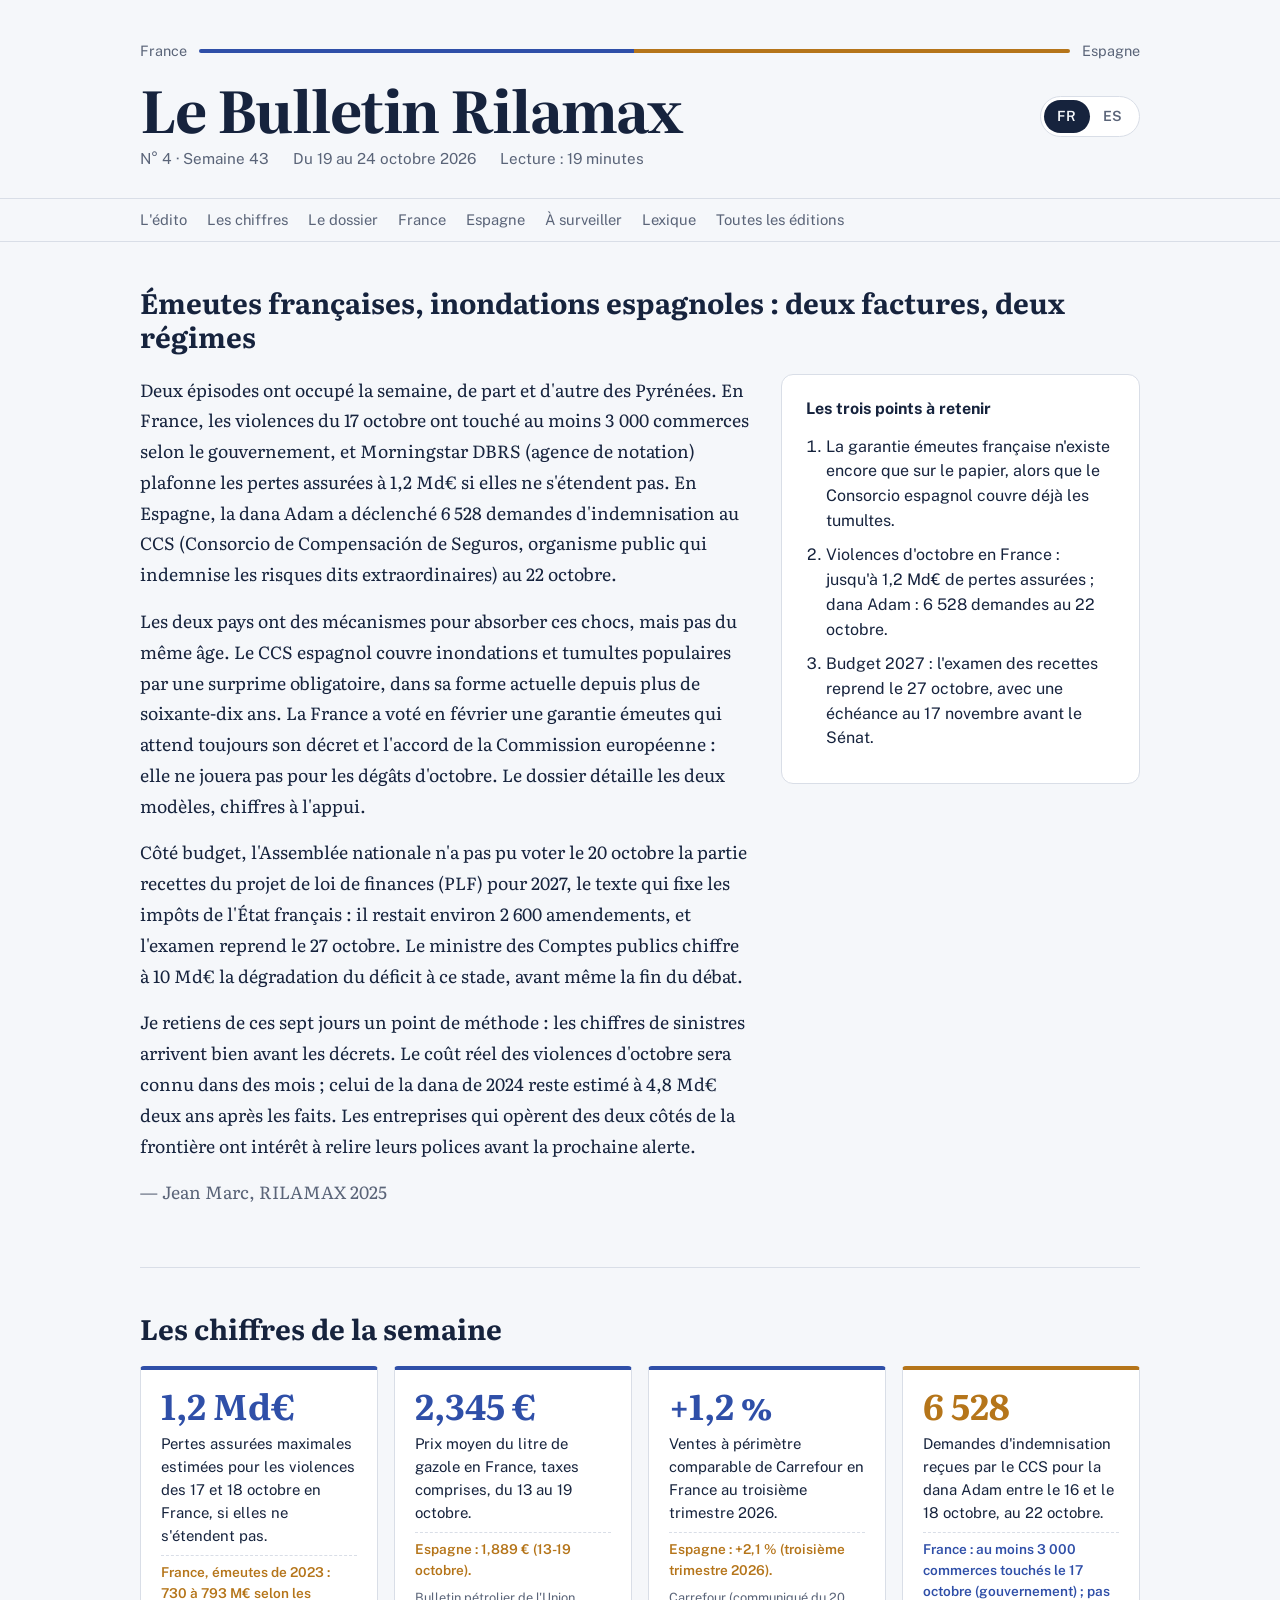
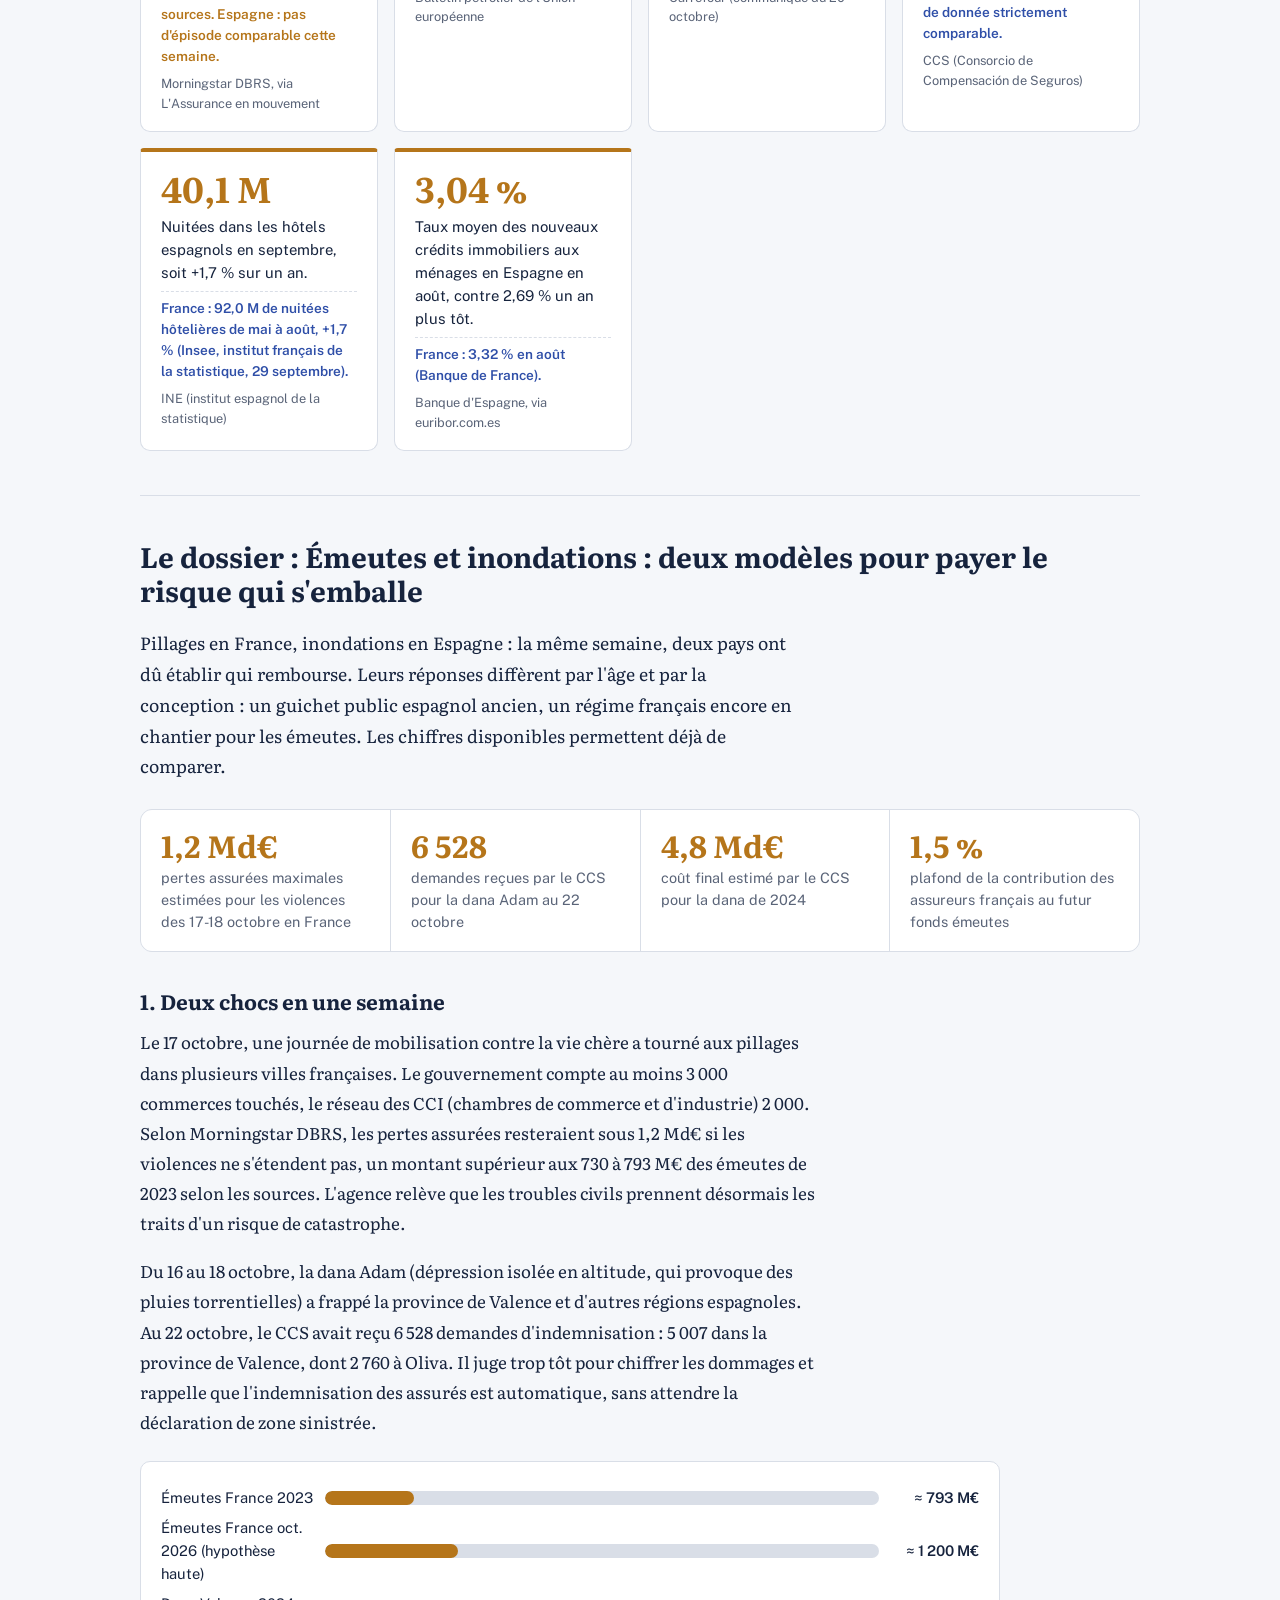
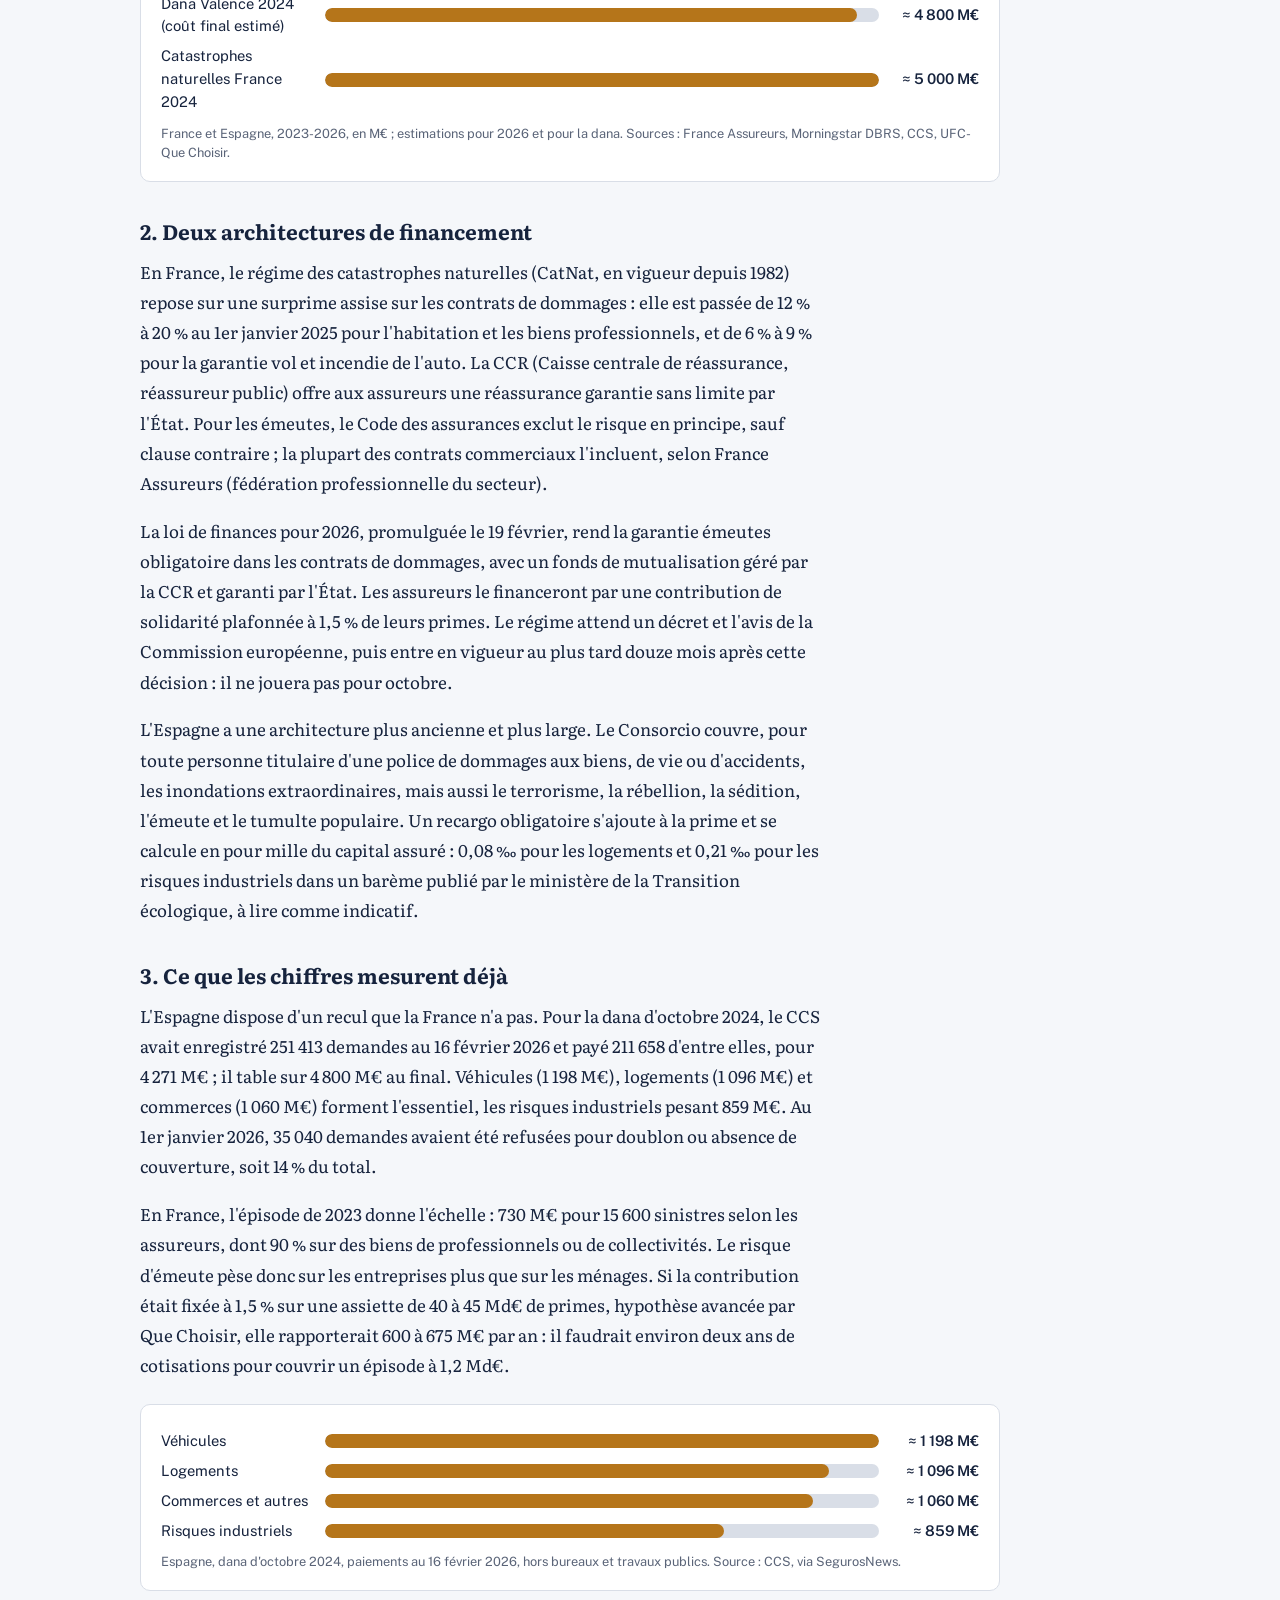
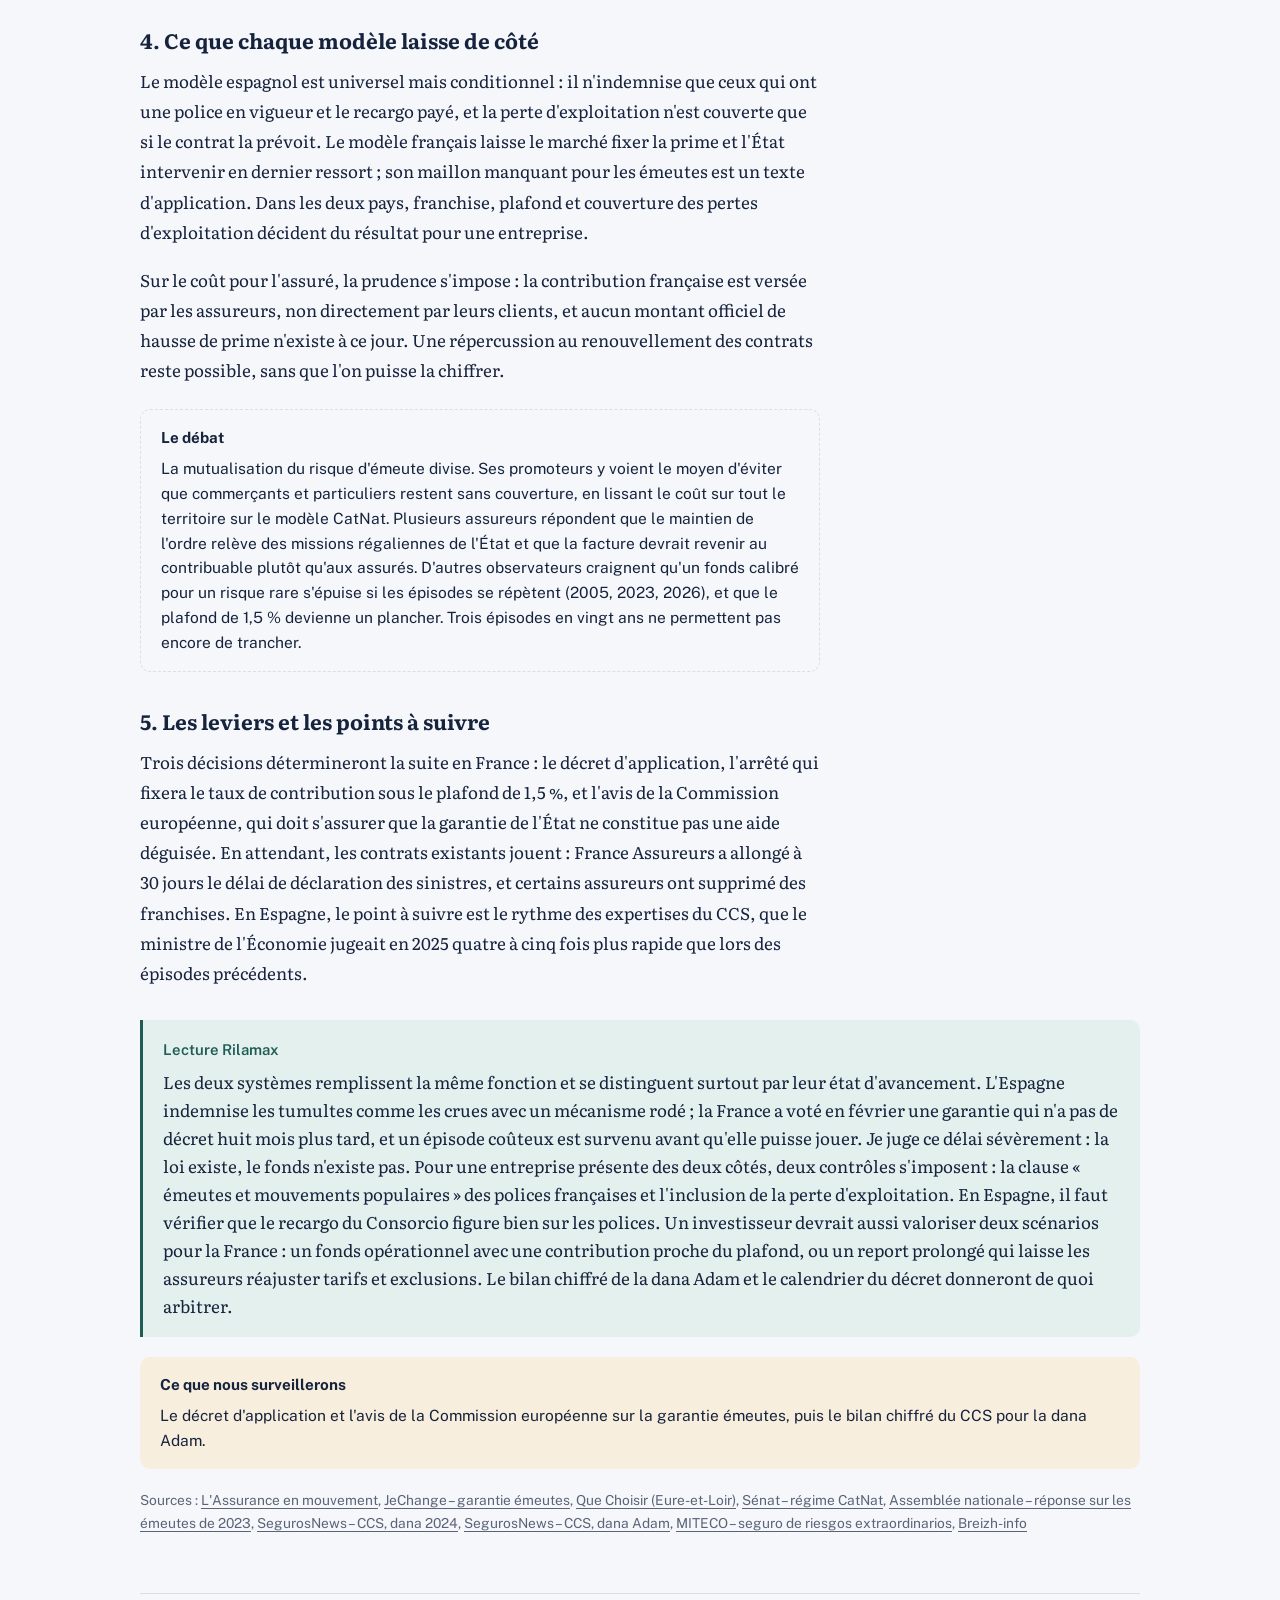
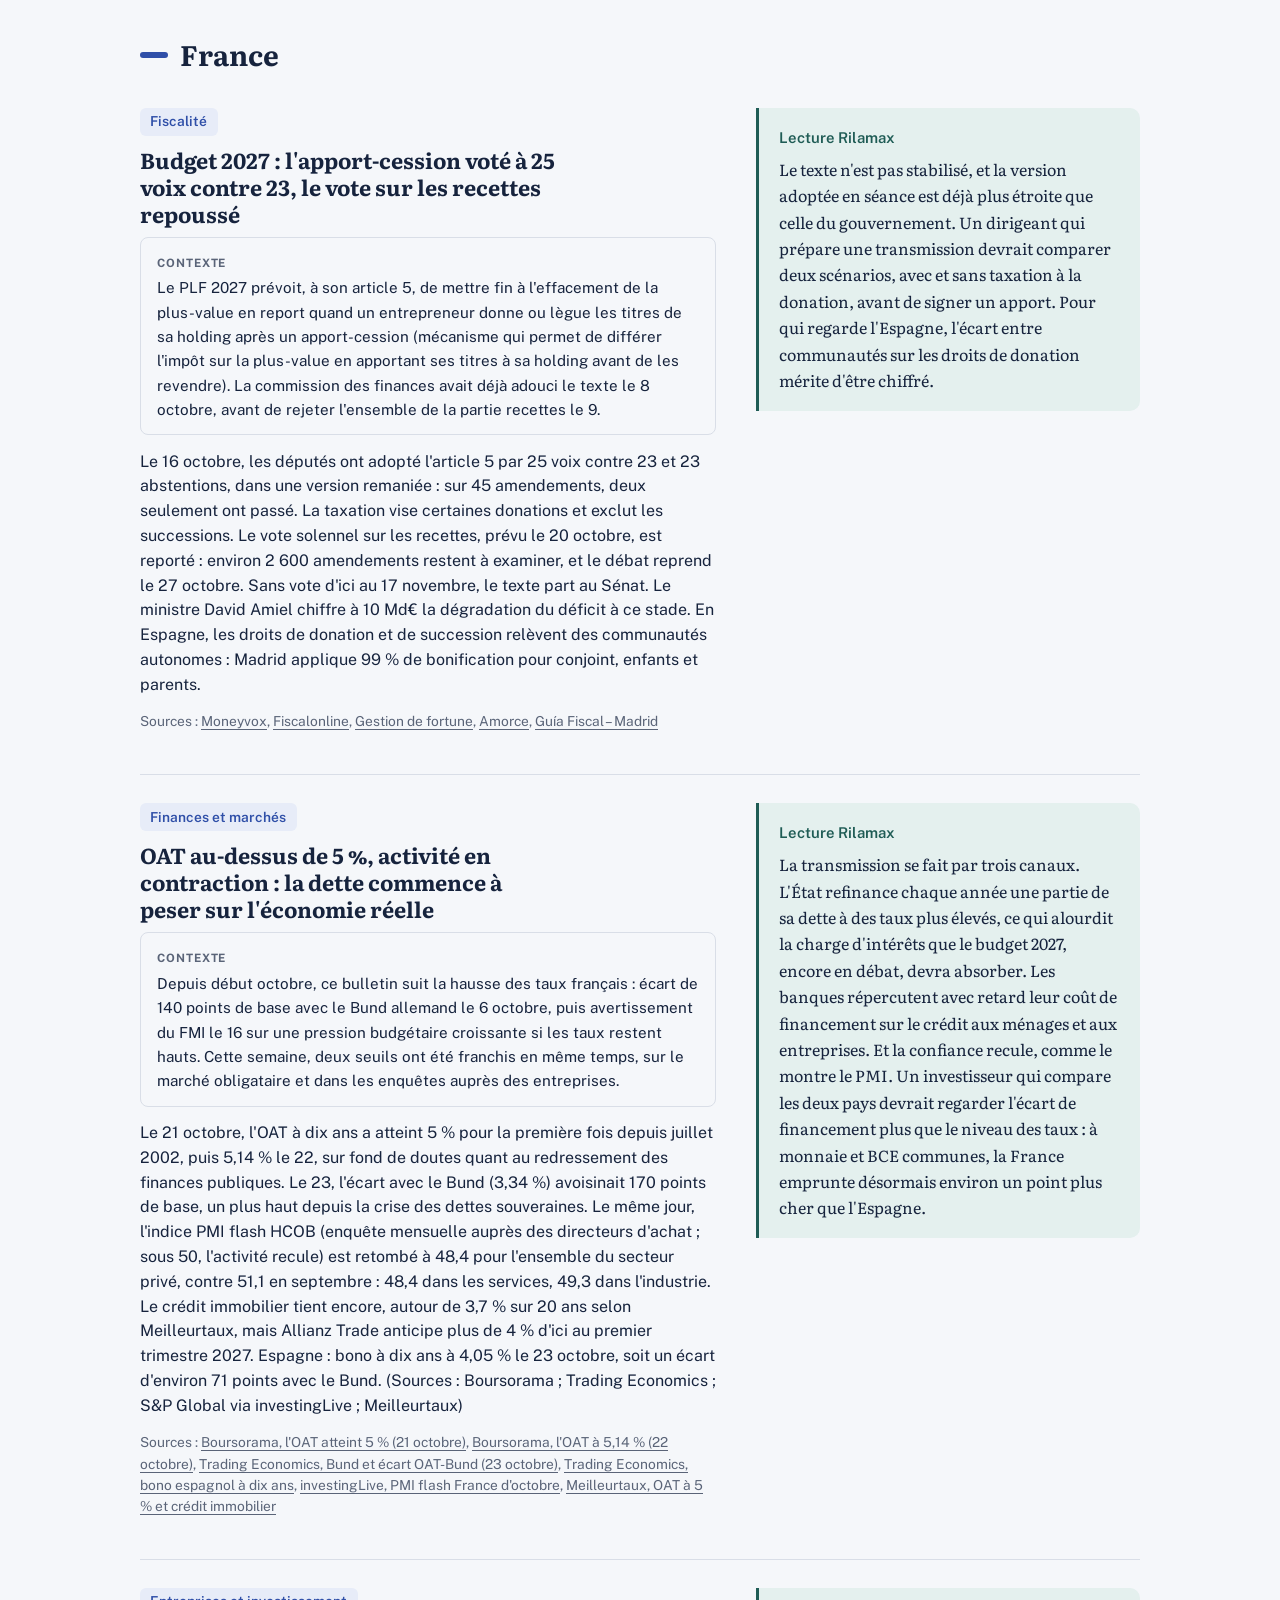
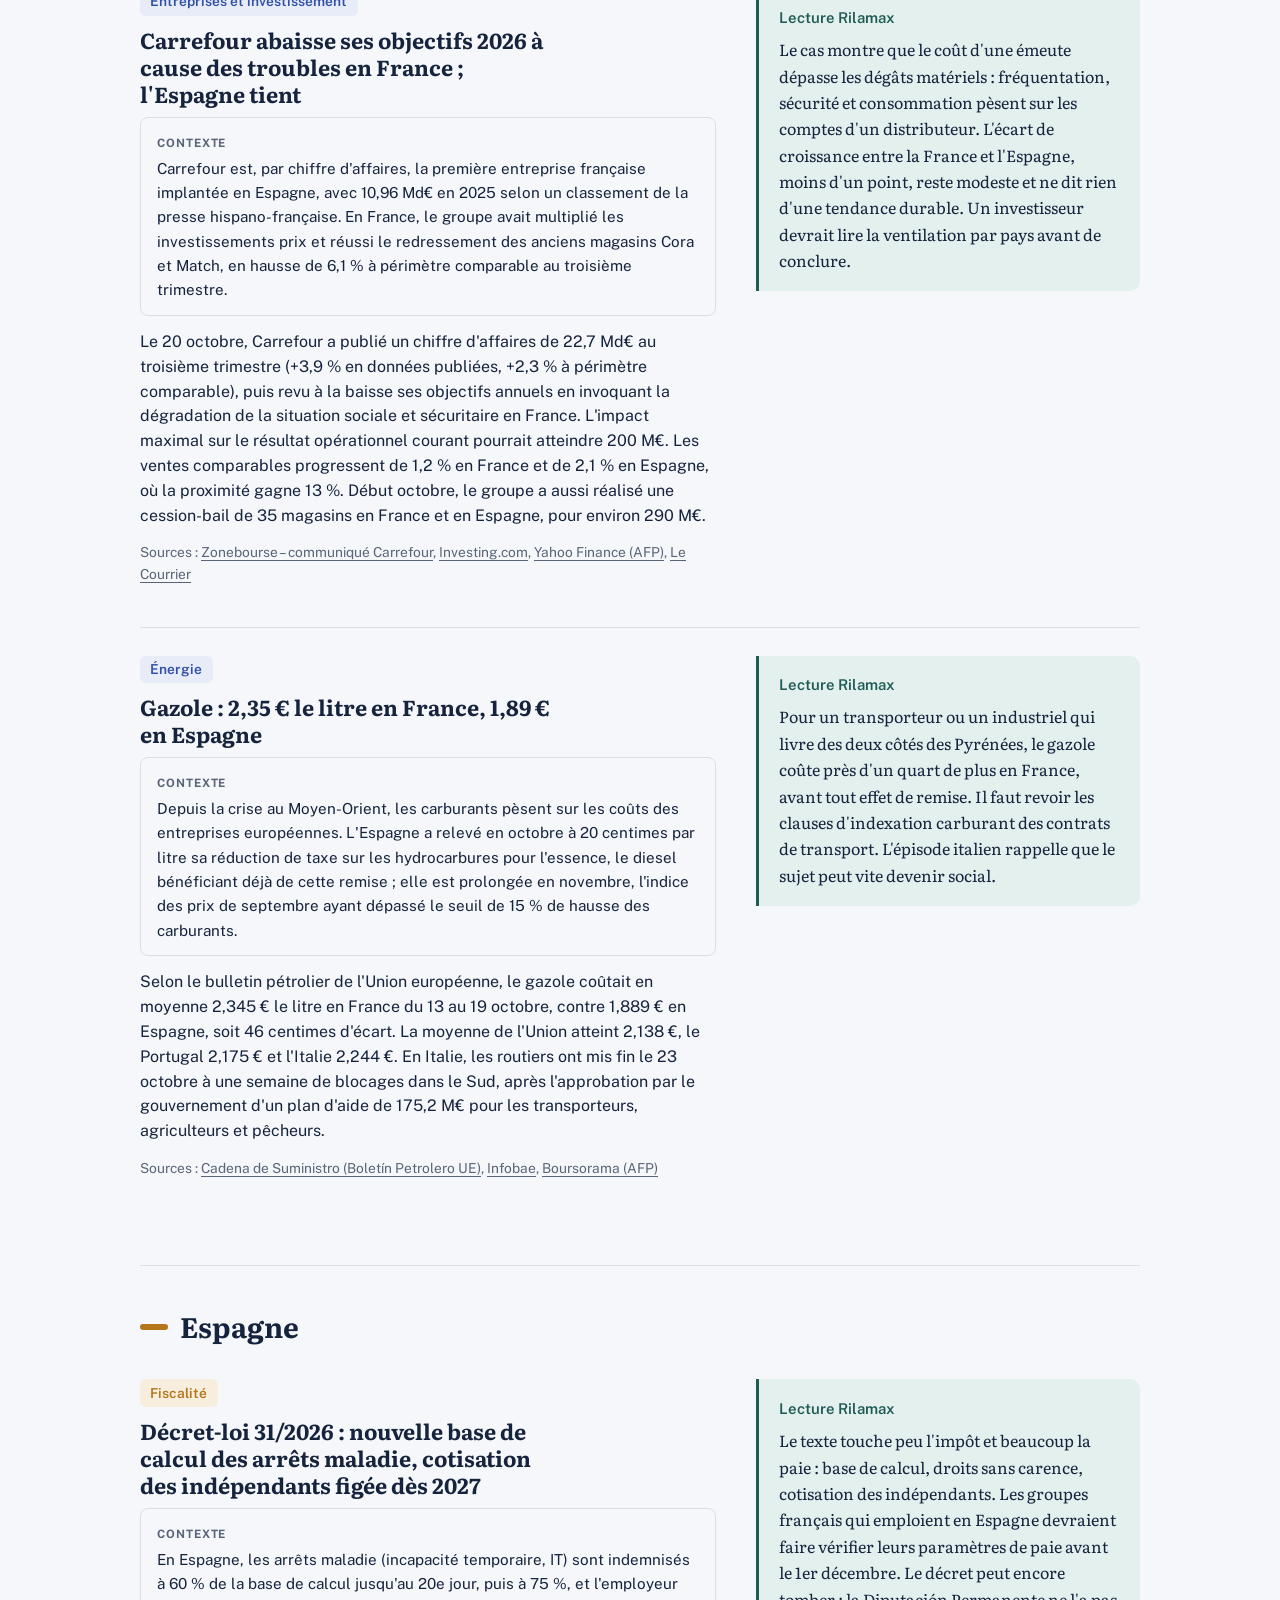
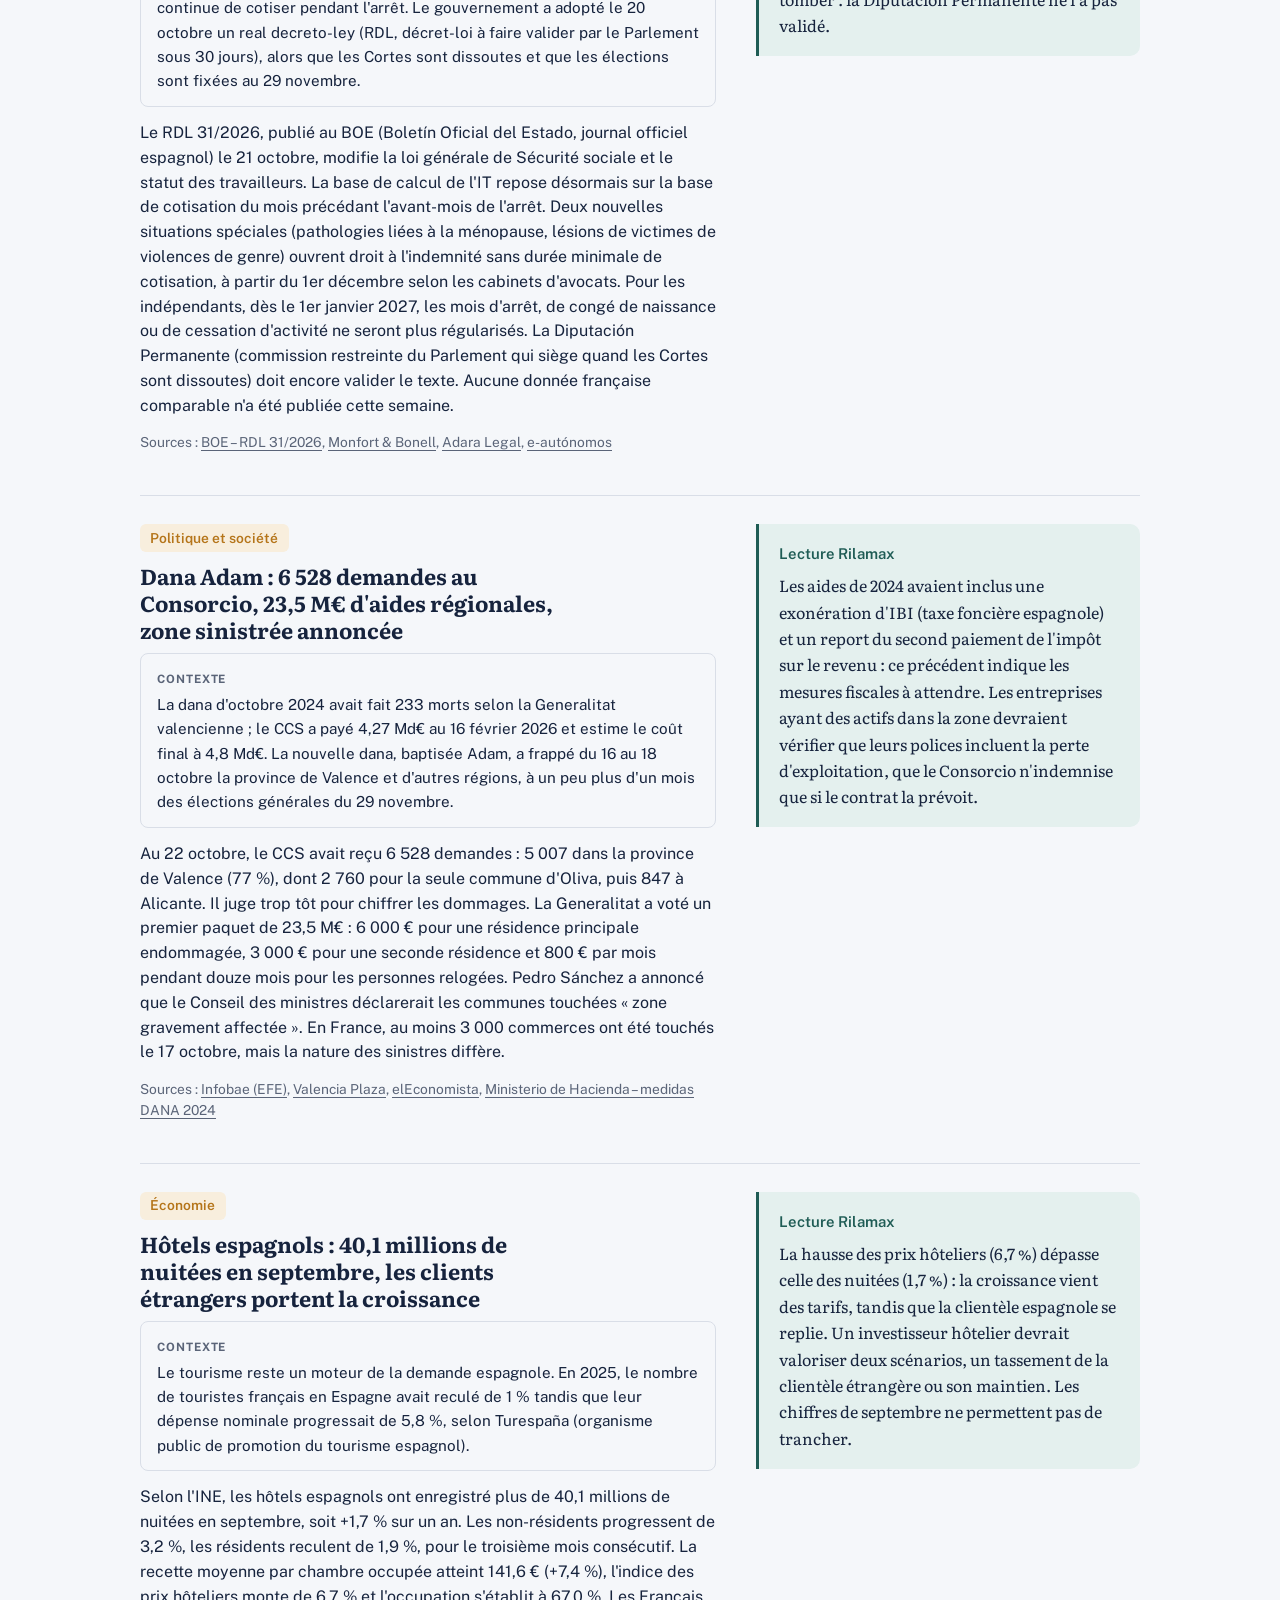
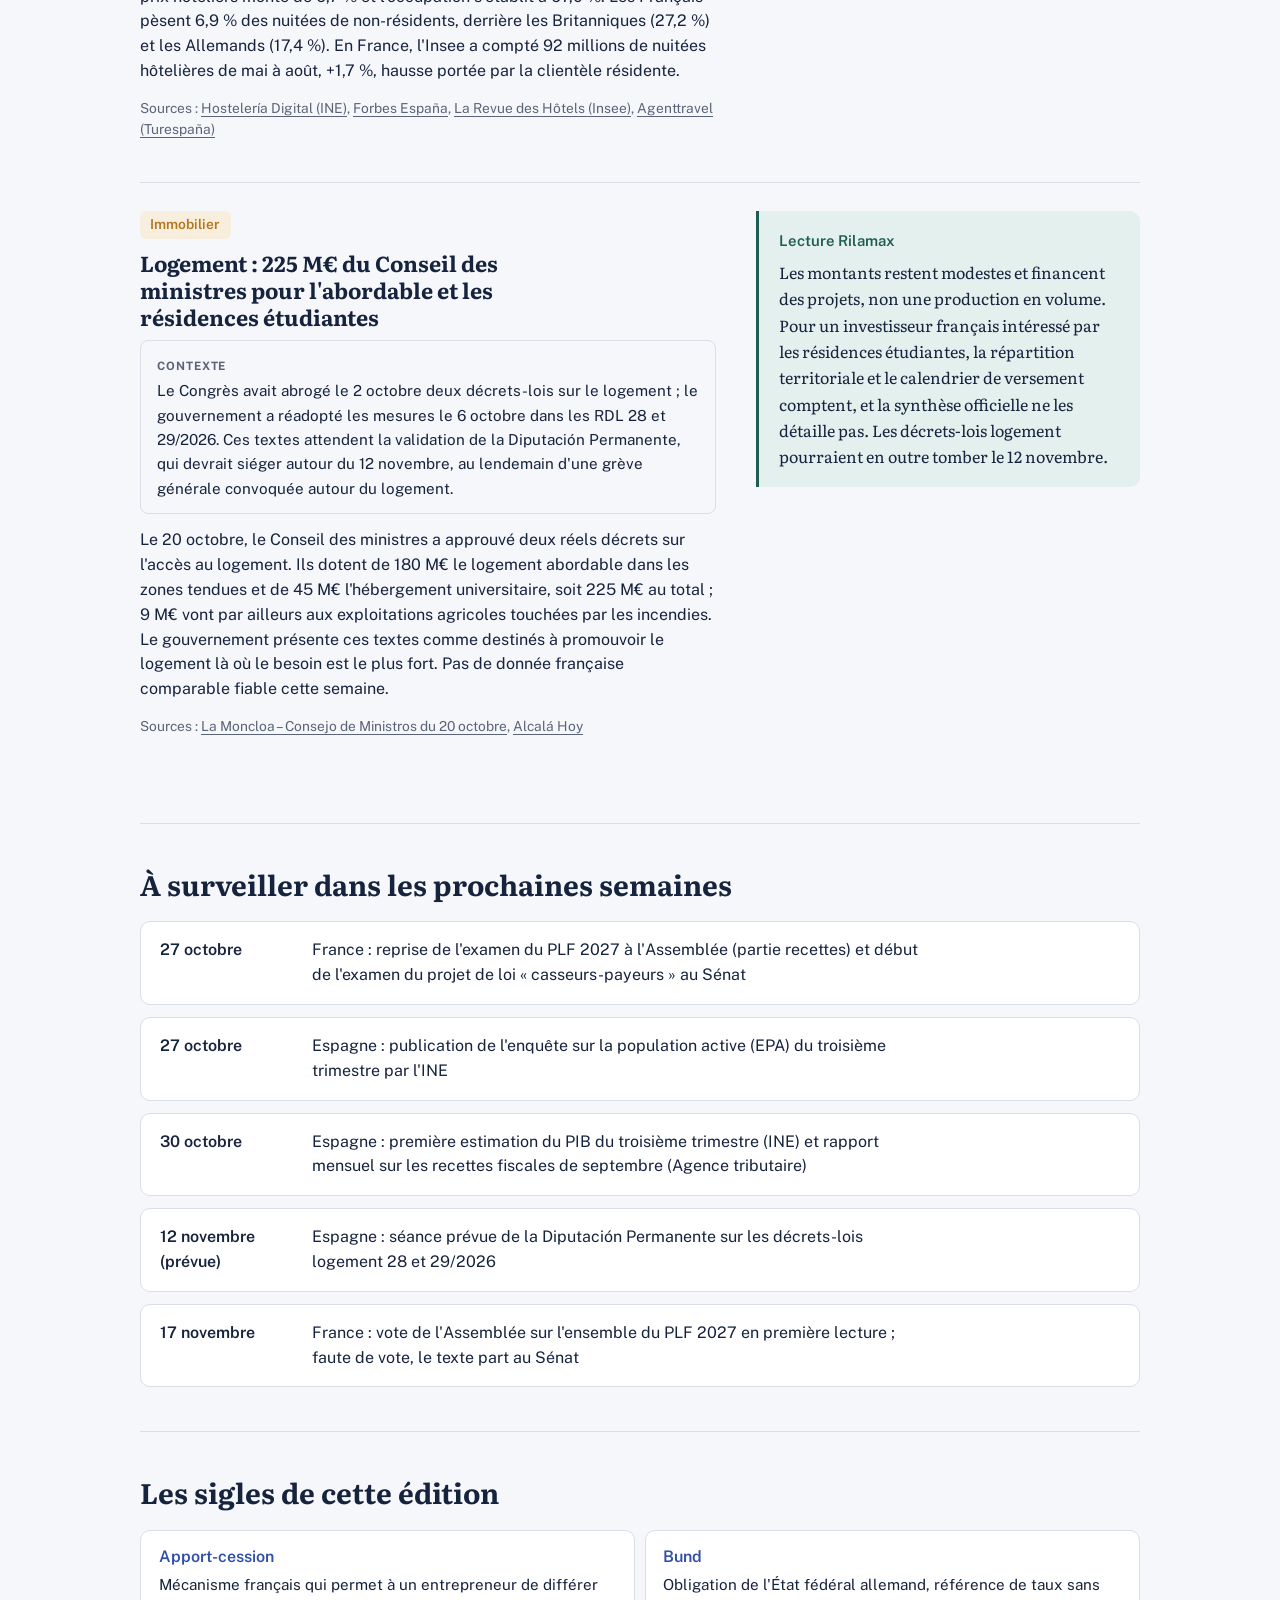
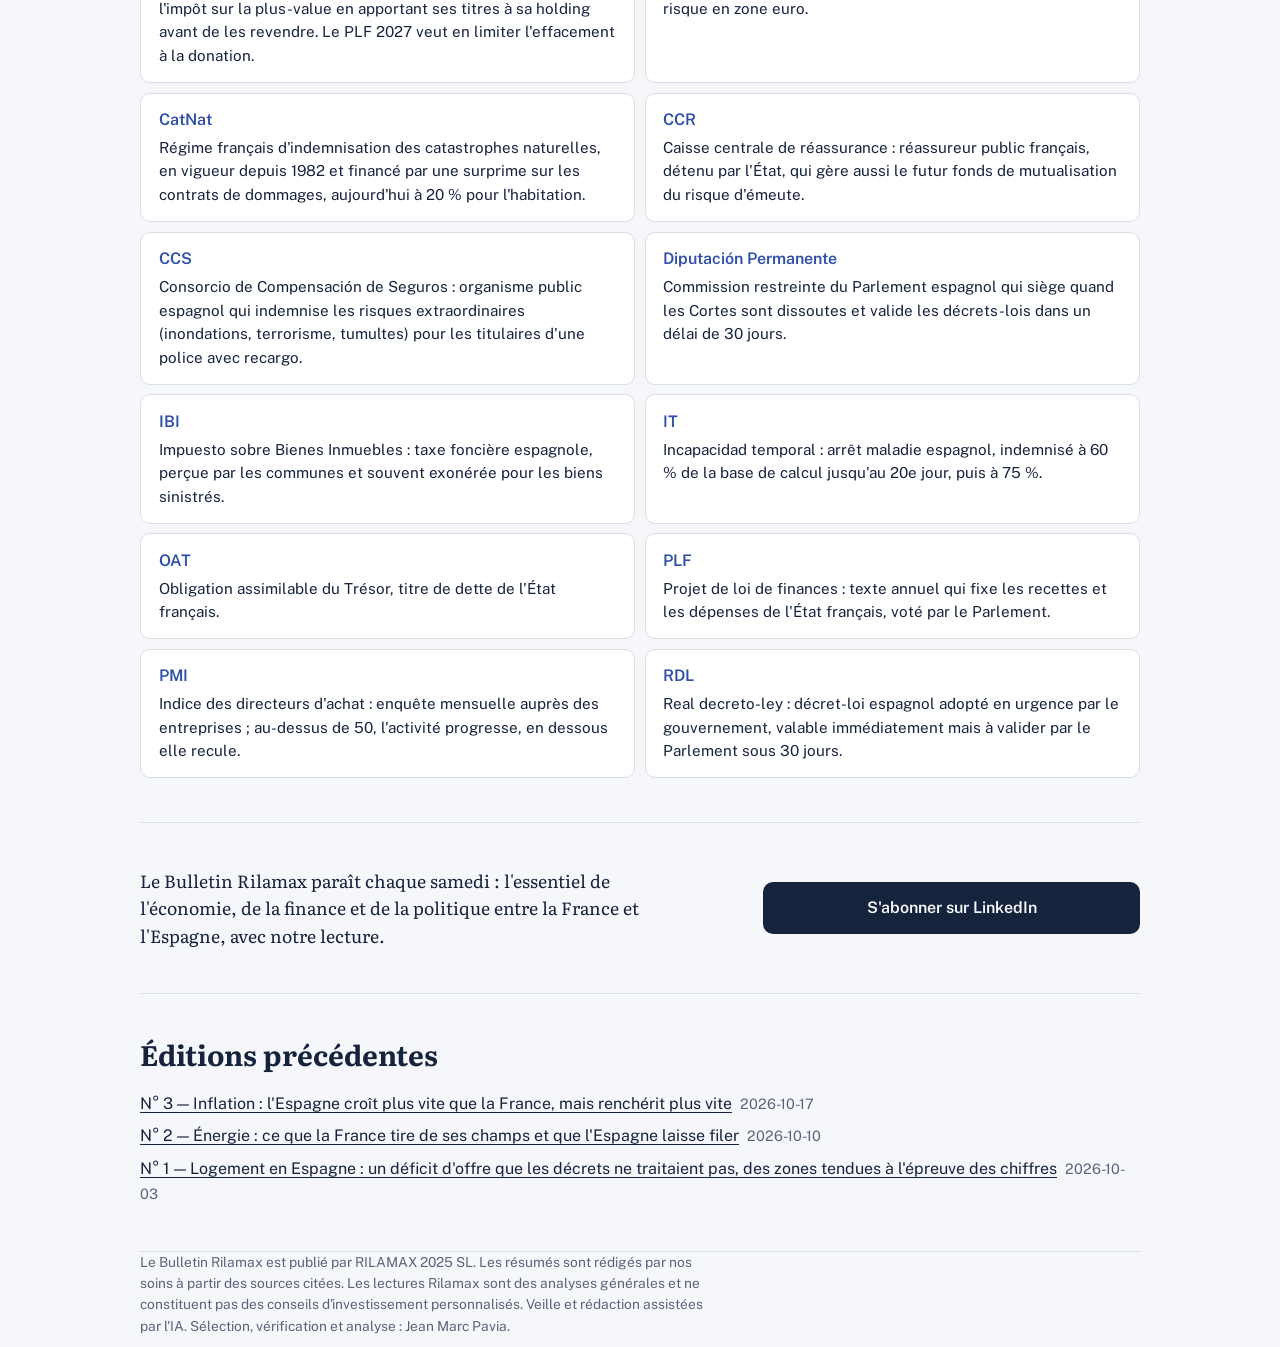
==== site/index.html @ 417e40be "Bulletin Rilamax N.º 4 (semana 43)" ====
<!DOCTYPE html>
<html lang="fr">
<head>
<meta charset="utf-8">
<meta name="viewport" content="width=device-width, initial-scale=1, viewport-fit=cover">
<title>Le Bulletin Rilamax — N° 4</title>
<meta name="description" content="Émeutes et inondations : deux modèles pour payer le risque qui s&#39;emballe">
<meta property="og:type" content="article">
<meta property="og:site_name" content="Le Bulletin Rilamax">
<meta property="og:title" content="Le Bulletin Rilamax N° 4 · Émeutes et inondations : deux modèles pour payer le risque qui s&#39;emballe">
<meta property="og:description" content="Pillages en France, inondations en Espagne : la même semaine, deux pays ont dû établir qui rembourse. Leurs réponses diffèrent par l&#39;âge et par la conception : un guichet public espagnol ancien, un régime français encore en chantier pour les émeutes. Les chiffres disponibles permettent déjà de comparer.">
<meta property="og:image" content="https://bulletin.rilamax.com/portada.png">
<meta property="og:url" content="https://bulletin.rilamax.com/ediciones/2026-10-24/">
<meta name="twitter:card" content="summary_large_image">
<link rel="preconnect" href="https://fonts.googleapis.com">
<link rel="preconnect" href="https://fonts.gstatic.com" crossorigin>
<link href="https://fonts.googleapis.com/css2?family=Literata:opsz,wght@7..72,400;7..72,600;7..72,700&family=Public+Sans:wght@400;500;600&display=swap" rel="stylesheet">
<style>

:root{
  --paper:#F5F7FA; --surface:#FFFFFF; --ink:#16233D; --muted:#5A6478; --rule:#D9DEE7;
  --fr:#2F4FA8; --fr-soft:#E7ECF8; --es:#B5751A; --es-soft:#F8EEDD;
  --note:#1F5C55; --note-soft:#E4F0EE;
  box-sizing:border-box;
  padding-top:env(safe-area-inset-top,0px); padding-bottom:env(safe-area-inset-bottom,0px);
}
@media (prefers-color-scheme:dark){
  :root:not([data-theme="light"]){
    --paper:#121A2B; --surface:#1A2438; --ink:#E8ECF3; --muted:#A3ADC0; --rule:#2E3A52;
    --fr:#8FA8F0; --fr-soft:#22305A; --es:#E5AE5C; --es-soft:#3A2D18;
    --note:#7FCBC0; --note-soft:#173532;
  }
}
:root[data-theme="dark"]{
  --paper:#121A2B; --surface:#1A2438; --ink:#E8ECF3; --muted:#A3ADC0; --rule:#2E3A52;
  --fr:#8FA8F0; --fr-soft:#22305A; --es:#E5AE5C; --es-soft:#3A2D18;
  --note:#7FCBC0; --note-soft:#173532;
}
*,*::before,*::after{box-sizing:inherit}
html{scroll-padding-top:calc(env(safe-area-inset-top,0px) + 64px);scroll-behavior:smooth}
@media (prefers-reduced-motion:reduce){html{scroll-behavior:auto}}
body{margin:0;background:var(--paper);color:var(--ink);font-family:"Public Sans",system-ui,-apple-system,"Segoe UI",sans-serif;font-size:16px;line-height:1.55}
a{color:inherit}
a:focus-visible{outline:2px solid var(--fr);outline-offset:3px;border-radius:4px}
.wrap{max-width:1040px;margin:0 auto;padding:0 1.25rem}
.serif{font-family:"Literata",Georgia,serif}

/* Masthead */
.mast{padding:2.5rem 0 1.75rem}
.bridge{display:flex;align-items:center;gap:.75rem;color:var(--muted);font-size:.9rem}
.bridge .line{flex:1;height:4px;border-radius:2px;background:linear-gradient(90deg,var(--fr) 0 50%,var(--es) 50% 100%)}
h1{font-family:"Literata",Georgia,serif;font-weight:700;font-size:clamp(2.2rem,6vw,3.6rem);line-height:1.05;letter-spacing:-.02em;margin:1rem 0 .5rem}
.meta{display:flex;flex-wrap:wrap;gap:.4rem 1.5rem;color:var(--muted);font-size:.95rem}

/* Sommaire */
.toc{position:sticky;top:0;z-index:5;background:var(--paper);border-top:1px solid var(--rule);border-bottom:1px solid var(--rule)}
.toc ul{list-style:none;margin:0;padding:.6rem 0;display:flex;gap:1.25rem;overflow-x:auto;white-space:nowrap;font-size:.92rem}
.toc a{text-decoration:none;color:var(--muted)}
.toc a:hover{color:var(--ink)}

section{padding:2.75rem 0;border-bottom:1px solid var(--rule)}
h2{font-family:"Literata",Georgia,serif;font-size:1.75rem;line-height:1.2;margin:0 0 1.25rem}
.lede{color:var(--muted);margin:-.75rem 0 1.5rem;max-width:62ch}

/* Edito */
.edito{display:grid;grid-template-columns:1fr;gap:2rem}
@media(min-width:780px){.edito{grid-template-columns:1.7fr 1fr}}
.edito .body p{font-family:"Literata",Georgia,serif;font-size:1.1rem;line-height:1.75;margin:0 0 1rem;max-width:62ch}
.edito .sign{font-size:.92rem;color:var(--muted)}
.keys{background:var(--surface);border:1px solid var(--rule);border-radius:12px;padding:1.4rem 1.5rem;align-self:start}
.keys h3{margin:0 0 .8rem;font-size:1rem}
.keys ol{margin:0;padding-left:1.2rem}
.keys li{margin:0 0 .6rem}

/* Chiffres */
.figs{display:grid;grid-template-columns:repeat(auto-fit,minmax(220px,1fr));gap:1rem}
.fig{background:var(--surface);border:1px solid var(--rule);border-top:4px solid var(--c);border-radius:4px 4px 10px 10px;padding:1.1rem 1.25rem}
.fig.fr{--c:var(--fr)} .fig.es{--c:var(--es)}
.fig strong{display:block;font-family:"Literata",Georgia,serif;font-size:2.2rem;line-height:1.05;color:var(--c)}
.fig span{display:block;margin-top:.5rem;font-size:.93rem}
.fig small{display:block;margin-top:.4rem;color:var(--muted);font-size:.8rem}

/* Dossier */
.dossier .intro{font-family:"Literata",Georgia,serif;font-size:1.1rem;line-height:1.75;max-width:66ch;margin:0 0 1.75rem}
.cols{display:grid;grid-template-columns:1fr;gap:1rem;margin-bottom:1.5rem}
@media(min-width:780px){.cols{grid-template-columns:repeat(3,1fr)}}
.col{background:var(--surface);border:1px solid var(--rule);border-radius:10px;padding:1.2rem 1.3rem}
.col h3{margin:0 0 .6rem;font-size:1.02rem}
.col ul{margin:0;padding-left:1.1rem}
.col li{margin:0 0 .55rem;font-size:.95rem}

/* Items */
.country-head{display:flex;align-items:center;gap:.75rem;margin:0 0 .5rem}
.country-head .bar{width:28px;height:6px;border-radius:3px;background:var(--c)}
.country-head.fr{--c:var(--fr)} .country-head.es{--c:var(--es)}
.item{display:grid;grid-template-columns:1fr;gap:1rem 2.5rem;padding:1.75rem 0;border-top:1px solid var(--rule)}
.item:first-of-type{border-top:0}
@media(min-width:780px){.item{grid-template-columns:1.5fr 1fr}}
.tag{display:inline-flex;align-items:center;gap:.5rem;font-size:.86rem;font-weight:600;padding:.2rem .65rem;border-radius:6px}
.tag.fr{background:var(--fr-soft);color:var(--fr)}
.tag.es{background:var(--es-soft);color:var(--es)}
.item h3{font-family:"Literata",Georgia,serif;font-size:1.35rem;line-height:1.25;margin:.7rem 0 .55rem;max-width:32ch}
.item .sum{margin:0 0 .8rem;max-width:62ch}
.src{font-size:.86rem;color:var(--muted)}
.src a{color:var(--muted);text-underline-offset:3px}
.lecture{align-self:start;background:var(--note-soft);border-left:3px solid var(--note);border-radius:0 10px 10px 0;padding:1.1rem 1.25rem}
.lecture h4{margin:0 0 .45rem;font-size:.93rem;font-weight:600;color:var(--note)}
.lecture p{margin:0;font-family:"Literata",Georgia,serif;font-size:1rem;line-height:1.65}

/* Agenda */
.agenda{list-style:none;margin:0;padding:0;display:grid;gap:.75rem}
.agenda li{display:grid;grid-template-columns:8.5rem 1fr;gap:1rem;background:var(--surface);border:1px solid var(--rule);border-radius:10px;padding:1rem 1.2rem}
@media(max-width:560px){.agenda li{grid-template-columns:1fr;gap:.25rem}}
.agenda .when{font-weight:600}
.agenda .what{max-width:62ch}

/* CTA + footer */
.cta{display:grid;grid-template-columns:1fr;gap:1.25rem;align-items:center}
@media(min-width:780px){.cta{grid-template-columns:1.6fr 1fr}}
.cta p{font-family:"Literata",Georgia,serif;font-size:1.1rem;margin:0;max-width:56ch}
.btn{display:inline-block;text-align:center;text-decoration:none;font-weight:600;background:var(--ink);color:var(--paper);padding:.85rem 1.3rem;border-radius:10px}
footer{padding:2rem 0 3rem;color:var(--muted);font-size:.86rem}
footer p{max-width:72ch;margin:0 0 .6rem}


.titlerow{display:flex;align-items:flex-end;justify-content:space-between;gap:1rem;flex-wrap:wrap}
.langs{display:inline-flex;border:1px solid var(--rule);border-radius:999px;padding:3px;background:var(--surface);margin-bottom:.6rem}
.langs button{font:inherit;font-size:.88rem;font-weight:600;border:0;background:transparent;color:var(--muted);padding:.35rem .85rem;border-radius:999px;cursor:pointer}
.langs button[aria-pressed="true"]{background:var(--ink);color:var(--paper)}
.langs button:focus-visible{outline:2px solid var(--fr);outline-offset:2px}
.edition[hidden]{display:none}

.dfigs{display:grid;grid-template-columns:repeat(auto-fit,minmax(200px,1fr));gap:1px;background:var(--rule);border:1px solid var(--rule);border-radius:12px;overflow:hidden;margin:0 0 2.25rem}
.dfigs div{background:var(--surface);padding:1.1rem 1.25rem}
.dfigs strong{display:block;font-family:"Literata",Georgia,serif;font-size:1.9rem;line-height:1.1;color:var(--es)}
.dfigs span{display:block;margin-top:.35rem;font-size:.9rem;color:var(--muted)}
.longform{max-width:none}
.longform>h3,.longform>p,.longform>.debate{max-width:68ch}
.longform>figure{max-width:860px}
.longform h3{font-family:"Literata",Georgia,serif;font-size:1.3rem;line-height:1.3;margin:2.25rem 0 .75rem}
.longform h3:first-child{margin-top:0}
.longform p{font-family:"Literata",Georgia,serif;font-size:1.06rem;line-height:1.78;margin:0 0 1.1rem}
.chart{margin:1.5rem 0;padding:1.1rem 1.25rem;background:var(--surface);border:1px solid var(--rule);border-radius:10px}
.bar-row{display:grid;grid-template-columns:9.5rem 1fr 5.5rem;align-items:center;gap:.75rem;margin:.45rem 0;font-size:.92rem}
.bar-row .bar{display:block;height:14px;border-radius:7px;background:#D9DEE7;background:var(--rule);overflow:hidden}
.bar-row .fill{display:block;height:14px;width:0;border-radius:7px;background:#B5751A;background:var(--es)}
.bar-row .fill.c-muted{background:#5A6478;background:var(--muted)}
.bar-row .fill.c-fr{background:#2F4FA8;background:var(--fr)}
.bar-row .val{font-weight:600;text-align:right}
.chart figcaption{margin-top:.6rem;font-size:.8rem;color:var(--muted)}
@media(max-width:560px){.bar-row{grid-template-columns:1fr auto}.bar-row .bar{grid-column:1/-1;order:3}}
.debate{margin:1.5rem 0;padding:1rem 1.25rem;border:1px dashed var(--rule);border-radius:10px}
.debate h4,.watch h4{margin:0 0 .4rem;font-size:.95rem}
.debate p,.watch p{margin:0;font-size:.97rem;font-family:"Public Sans",system-ui,sans-serif;line-height:1.6}
.dossier .lecture{margin-top:2rem;max-width:none}
.dossier .lecture p{font-size:1.06rem}
.watch{margin:1.25rem 0;padding:1rem 1.25rem;background:var(--es-soft);border-radius:10px}
.dossier .src{margin-top:1rem;line-height:1.7}

.archive ul{list-style:none;margin:0;padding:0;display:grid;gap:.5rem}
.archive a{text-underline-offset:3px}
.archive li span{color:var(--muted);font-size:.9rem;margin-left:.5rem}
.bar-row .fill.w1{width:1%}.bar-row .fill.w2{width:2%}.bar-row .fill.w3{width:3%}.bar-row .fill.w4{width:4%}.bar-row .fill.w5{width:5%}.bar-row .fill.w6{width:6%}.bar-row .fill.w7{width:7%}.bar-row .fill.w8{width:8%}.bar-row .fill.w9{width:9%}.bar-row .fill.w10{width:10%}.bar-row .fill.w11{width:11%}.bar-row .fill.w12{width:12%}.bar-row .fill.w13{width:13%}.bar-row .fill.w14{width:14%}.bar-row .fill.w15{width:15%}.bar-row .fill.w16{width:16%}.bar-row .fill.w17{width:17%}.bar-row .fill.w18{width:18%}.bar-row .fill.w19{width:19%}.bar-row .fill.w20{width:20%}.bar-row .fill.w21{width:21%}.bar-row .fill.w22{width:22%}.bar-row .fill.w23{width:23%}.bar-row .fill.w24{width:24%}.bar-row .fill.w25{width:25%}.bar-row .fill.w26{width:26%}.bar-row .fill.w27{width:27%}.bar-row .fill.w28{width:28%}.bar-row .fill.w29{width:29%}.bar-row .fill.w30{width:30%}.bar-row .fill.w31{width:31%}.bar-row .fill.w32{width:32%}.bar-row .fill.w33{width:33%}.bar-row .fill.w34{width:34%}.bar-row .fill.w35{width:35%}.bar-row .fill.w36{width:36%}.bar-row .fill.w37{width:37%}.bar-row .fill.w38{width:38%}.bar-row .fill.w39{width:39%}.bar-row .fill.w40{width:40%}.bar-row .fill.w41{width:41%}.bar-row .fill.w42{width:42%}.bar-row .fill.w43{width:43%}.bar-row .fill.w44{width:44%}.bar-row .fill.w45{width:45%}.bar-row .fill.w46{width:46%}.bar-row .fill.w47{width:47%}.bar-row .fill.w48{width:48%}.bar-row .fill.w49{width:49%}.bar-row .fill.w50{width:50%}.bar-row .fill.w51{width:51%}.bar-row .fill.w52{width:52%}.bar-row .fill.w53{width:53%}.bar-row .fill.w54{width:54%}.bar-row .fill.w55{width:55%}.bar-row .fill.w56{width:56%}.bar-row .fill.w57{width:57%}.bar-row .fill.w58{width:58%}.bar-row .fill.w59{width:59%}.bar-row .fill.w60{width:60%}.bar-row .fill.w61{width:61%}.bar-row .fill.w62{width:62%}.bar-row .fill.w63{width:63%}.bar-row .fill.w64{width:64%}.bar-row .fill.w65{width:65%}.bar-row .fill.w66{width:66%}.bar-row .fill.w67{width:67%}.bar-row .fill.w68{width:68%}.bar-row .fill.w69{width:69%}.bar-row .fill.w70{width:70%}.bar-row .fill.w71{width:71%}.bar-row .fill.w72{width:72%}.bar-row .fill.w73{width:73%}.bar-row .fill.w74{width:74%}.bar-row .fill.w75{width:75%}.bar-row .fill.w76{width:76%}.bar-row .fill.w77{width:77%}.bar-row .fill.w78{width:78%}.bar-row .fill.w79{width:79%}.bar-row .fill.w80{width:80%}.bar-row .fill.w81{width:81%}.bar-row .fill.w82{width:82%}.bar-row .fill.w83{width:83%}.bar-row .fill.w84{width:84%}.bar-row .fill.w85{width:85%}.bar-row .fill.w86{width:86%}.bar-row .fill.w87{width:87%}.bar-row .fill.w88{width:88%}.bar-row .fill.w89{width:89%}.bar-row .fill.w90{width:90%}.bar-row .fill.w91{width:91%}.bar-row .fill.w92{width:92%}.bar-row .fill.w93{width:93%}.bar-row .fill.w94{width:94%}.bar-row .fill.w95{width:95%}.bar-row .fill.w96{width:96%}.bar-row .fill.w97{width:97%}.bar-row .fill.w98{width:98%}.bar-row .fill.w99{width:99%}.bar-row .fill.w100{width:100%}

.glossary{margin:0;display:grid;grid-template-columns:1fr;gap:.6rem}
@media(min-width:780px){.glossary{grid-template-columns:1fr 1fr}}
.glossary div{background:var(--surface);border:1px solid var(--rule);border-radius:10px;padding:.9rem 1.1rem}
.glossary dt{font-weight:600;color:var(--fr);margin:0 0 .2rem}
.glossary dd{margin:0;font-size:.95rem;line-height:1.55}

.chart-t{margin:0 0 .7rem;font-weight:600;font-size:.95rem}
.bar-row .fill{transition:width 1.1s cubic-bezier(.2,.7,.2,1)}
.chart.pre .bar-row .fill,.chart.pre .seg{width:0 !important}
.mix-row{display:grid;grid-template-columns:6.5rem 1fr;align-items:center;gap:.75rem;margin:.55rem 0;font-size:.92rem}
.mix-bar{display:flex;height:30px;border-radius:7px;overflow:hidden;background:var(--rule)}
.seg{display:flex;align-items:center;justify-content:center;height:100%;width:0;color:#fff;font-style:normal;font-size:.75rem;font-weight:600;position:relative;transition:width 1.2s cubic-bezier(.2,.7,.2,1);cursor:default;outline:none}
.seg i{font-style:normal;white-space:nowrap;overflow:hidden}
.seg:hover,.seg:focus{filter:brightness(1.12)}
.mix-legend{display:flex;flex-wrap:wrap;gap:.4rem 1rem;margin-top:.75rem;font-size:.82rem;color:var(--muted)}
.mix-legend b{display:inline-block;width:.8rem;height:.8rem;border-radius:3px;margin-right:.35rem;vertical-align:-1px}
.k-nuclear{background:#6C4AB6}.k-fosil{background:#5A6478}.k-eolica{background:#2F8F83}.k-solar{background:#D9A21B}.k-hidro{background:#2F4FA8}.k-biomasa{background:#7A9A3A}.k-otros{background:#A3ADC0}
.mix .chart.pre .seg{width:0}
.seg[class*=" w"]{flex:none}
.seg.w1{width:1%}.seg.w2{width:2%}.seg.w3{width:3%}.seg.w4{width:4%}.seg.w5{width:5%}.seg.w6{width:6%}.seg.w7{width:7%}.seg.w8{width:8%}.seg.w9{width:9%}.seg.w10{width:10%}.seg.w11{width:11%}.seg.w12{width:12%}.seg.w13{width:13%}.seg.w14{width:14%}.seg.w15{width:15%}.seg.w16{width:16%}.seg.w17{width:17%}.seg.w18{width:18%}.seg.w19{width:19%}.seg.w20{width:20%}.seg.w21{width:21%}.seg.w22{width:22%}.seg.w23{width:23%}.seg.w24{width:24%}.seg.w25{width:25%}.seg.w26{width:26%}.seg.w27{width:27%}.seg.w28{width:28%}.seg.w29{width:29%}.seg.w30{width:30%}.seg.w31{width:31%}.seg.w32{width:32%}.seg.w33{width:33%}.seg.w34{width:34%}.seg.w35{width:35%}.seg.w36{width:36%}.seg.w37{width:37%}.seg.w38{width:38%}.seg.w39{width:39%}.seg.w40{width:40%}.seg.w41{width:41%}.seg.w42{width:42%}.seg.w43{width:43%}.seg.w44{width:44%}.seg.w45{width:45%}.seg.w46{width:46%}.seg.w47{width:47%}.seg.w48{width:48%}.seg.w49{width:49%}.seg.w50{width:50%}.seg.w51{width:51%}.seg.w52{width:52%}.seg.w53{width:53%}.seg.w54{width:54%}.seg.w55{width:55%}.seg.w56{width:56%}.seg.w57{width:57%}.seg.w58{width:58%}.seg.w59{width:59%}.seg.w60{width:60%}.seg.w61{width:61%}.seg.w62{width:62%}.seg.w63{width:63%}.seg.w64{width:64%}.seg.w65{width:65%}.seg.w66{width:66%}.seg.w67{width:67%}.seg.w68{width:68%}.seg.w69{width:69%}.seg.w70{width:70%}.seg.w71{width:71%}.seg.w72{width:72%}.seg.w73{width:73%}.seg.w74{width:74%}.seg.w75{width:75%}.seg.w76{width:76%}.seg.w77{width:77%}.seg.w78{width:78%}.seg.w79{width:79%}.seg.w80{width:80%}.seg.w81{width:81%}.seg.w82{width:82%}.seg.w83{width:83%}.seg.w84{width:84%}.seg.w85{width:85%}.seg.w86{width:86%}.seg.w87{width:87%}.seg.w88{width:88%}.seg.w89{width:89%}.seg.w90{width:90%}.seg.w91{width:91%}.seg.w92{width:92%}.seg.w93{width:93%}.seg.w94{width:94%}.seg.w95{width:95%}.seg.w96{width:96%}.seg.w97{width:97%}.seg.w98{width:98%}.seg.w99{width:99%}.seg.w100{width:100%}

.seg{cursor:pointer}
.seg.on{filter:brightness(1.18);box-shadow:inset 0 0 0 2px rgba(255,255,255,.85)}
.mix-info{margin:.7rem 0 0;padding:.5rem .75rem;border-radius:8px;background:var(--paper);font-size:.88rem;color:var(--muted);min-height:1.2em}
.mix-info.act{color:var(--ink);font-weight:600;background:var(--fr-soft)}
.cite{font-family:"Public Sans",system-ui,sans-serif;font-size:.78rem;color:var(--muted);white-space:normal}
.cite a{color:var(--muted);text-underline-offset:2px}
.illus{margin:1.6rem 0;padding:1.1rem 1.25rem;background:var(--surface);border:1px solid var(--rule);border-radius:10px}
.illus figcaption,.cmp figcaption{margin-top:.6rem;font-size:.8rem;color:var(--muted);font-family:"Public Sans",system-ui,sans-serif}
.cmp{margin:1.75rem 0;padding:1.1rem 1.25rem;background:var(--surface);border:1px solid var(--rule);border-radius:10px;max-width:none}
.cmp-wrap{overflow-x:auto}
.cmp table{width:100%;border-collapse:collapse;font-size:.88rem;font-family:"Public Sans",system-ui,sans-serif;min-width:560px}
.cmp th,.cmp td{text-align:left;padding:.55rem .6rem;border-bottom:1px solid var(--rule);vertical-align:top}
.cmp thead th{font-weight:600;color:var(--muted);font-size:.8rem;text-transform:uppercase;letter-spacing:.03em}
.cmp thead th:nth-child(2){color:var(--fr)}.cmp thead th:nth-child(3){color:var(--es)}
.cmp tbody th{font-weight:600}
.cmp td{white-space:nowrap}
.cmp td.src-cell{white-space:normal}
.cmp td.src-cell .cite{font-size:.75rem}
.longform .cmp,.longform .illus{max-width:none}

.mix-info{font-family:"Public Sans",system-ui,sans-serif !important;font-size:.88rem !important;line-height:1.5 !important}
.cmp td.src-cell{min-width:9rem}

.lecture p+p{margin-top:.8rem}

.ctx{margin:.2rem 0 .9rem;padding:.75rem 1rem;background:var(--paper);border:1px solid var(--rule);border-radius:8px;max-width:62ch}
.ctx-l{display:inline-block;font-size:.72rem;font-weight:700;letter-spacing:.08em;text-transform:uppercase;color:var(--muted);margin-bottom:.25rem}
.ctx p{margin:0;font-size:.95rem;line-height:1.6}
.fig .cmp-o{display:block;margin-top:.45rem;font-style:normal;font-size:.85rem;font-weight:600;padding-top:.4rem;border-top:1px dashed var(--rule)}
.fig .cmp-o.fr{color:var(--fr)}.fig .cmp-o.es{color:var(--es)}

</style>
</head>
<body>















<div class="edition" data-lang="fr" lang="fr">
<header class="mast">
  <div class="wrap">
    <div class="bridge"><span>France</span><span class="line" aria-hidden="true"></span><span>Espagne</span></div>
    <div class="titlerow">
      <h1>Le Bulletin Rilamax</h1>
      <div class="langs" role="group" aria-label="Langue"><button type="button" data-set="fr" aria-pressed="true">FR</button><button type="button" data-set="es" aria-pressed="false">ES</button></div>
    </div>
    <div class="meta"><span>N° 4 · Semaine 43</span><span>Du 19 au 24 octobre 2026</span><span>Lecture : 19 minutes</span></div>
  </div>
</header>

<nav class="toc" aria-label="Sommaire">
  <div class="wrap"><ul>
    <li><a href="#fr-edito">L&#39;édito</a></li>
    <li><a href="#fr-cifras">Les chiffres</a></li>
    <li><a href="#fr-dossier">Le dossier</a></li>
    <li><a href="#fr-fr">France</a></li>
    <li><a href="#fr-es">Espagne</a></li>
    <li><a href="#fr-agenda">À surveiller</a></li>
    <li><a href="#fr-glosario">Lexique</a></li>
    <li><a href="/archivo/?lang=fr">Toutes les éditions</a></li>
  </ul></div>
</nav>

<main class="wrap">
  <section id="fr-edito">
    <h2>Émeutes françaises, inondations espagnoles : deux factures, deux régimes</h2>
    <div class="edito">
      <div class="body">
        <p>Deux épisodes ont occupé la semaine, de part et d&#39;autre des Pyrénées. En France, les violences du 17 octobre ont touché au moins 3 000 commerces selon le gouvernement, et Morningstar DBRS (agence de notation) plafonne les pertes assurées à 1,2 Md€ si elles ne s&#39;étendent pas. En Espagne, la dana Adam a déclenché 6 528 demandes d&#39;indemnisation au CCS (Consorcio de Compensación de Seguros, organisme public qui indemnise les risques dits extraordinaires) au 22 octobre.</p><p>Les deux pays ont des mécanismes pour absorber ces chocs, mais pas du même âge. Le CCS espagnol couvre inondations et tumultes populaires par une surprime obligatoire, dans sa forme actuelle depuis plus de soixante-dix ans. La France a voté en février une garantie émeutes qui attend toujours son décret et l&#39;accord de la Commission européenne : elle ne jouera pas pour les dégâts d&#39;octobre. Le dossier détaille les deux modèles, chiffres à l&#39;appui.</p><p>Côté budget, l&#39;Assemblée nationale n&#39;a pas pu voter le 20 octobre la partie recettes du projet de loi de finances (PLF) pour 2027, le texte qui fixe les impôts de l&#39;État français : il restait environ 2 600 amendements, et l&#39;examen reprend le 27 octobre. Le ministre des Comptes publics chiffre à 10 Md€ la dégradation du déficit à ce stade, avant même la fin du débat.</p><p>Je retiens de ces sept jours un point de méthode : les chiffres de sinistres arrivent bien avant les décrets. Le coût réel des violences d&#39;octobre sera connu dans des mois ; celui de la dana de 2024 reste estimé à 4,8 Md€ deux ans après les faits. Les entreprises qui opèrent des deux côtés de la frontière ont intérêt à relire leurs polices avant la prochaine alerte.</p>
        <p class="sign">— Jean Marc, RILAMAX 2025</p>
      </div>
      <aside class="keys">
        <h3>Les trois points à retenir</h3>
        <ol><li>La garantie émeutes française n&#39;existe encore que sur le papier, alors que le Consorcio espagnol couvre déjà les tumultes.</li><li>Violences d&#39;octobre en France : jusqu&#39;à 1,2 Md€ de pertes assurées ; dana Adam : 6 528 demandes au 22 octobre.</li><li>Budget 2027 : l&#39;examen des recettes reprend le 27 octobre, avec une échéance au 17 novembre avant le Sénat.</li></ol>
      </aside>
    </div>
  </section>

  <section id="fr-cifras">
    <h2>Les chiffres de la semaine</h2>
    <div class="figs">
      <div class="fig fr"><strong>1,2 Md€</strong><span>Pertes assurées maximales estimées pour les violences des 17 et 18 octobre en France, si elles ne s&#39;étendent pas.</span><em class="cmp-o es">France, émeutes de 2023 : 730 à 793 M€ selon les sources. Espagne : pas d&#39;épisode comparable cette semaine.</em><small>Morningstar DBRS, via L&#39;Assurance en mouvement</small></div><div class="fig fr"><strong>2,345 €</strong><span>Prix moyen du litre de gazole en France, taxes comprises, du 13 au 19 octobre.</span><em class="cmp-o es">Espagne : 1,889 € (13-19 octobre).</em><small>Bulletin pétrolier de l&#39;Union européenne</small></div><div class="fig fr"><strong>+1,2 %</strong><span>Ventes à périmètre comparable de Carrefour en France au troisième trimestre 2026.</span><em class="cmp-o es">Espagne : +2,1 % (troisième trimestre 2026).</em><small>Carrefour (communiqué du 20 octobre)</small></div><div class="fig es"><strong>6 528</strong><span>Demandes d&#39;indemnisation reçues par le CCS pour la dana Adam entre le 16 et le 18 octobre, au 22 octobre.</span><em class="cmp-o fr">France : au moins 3 000 commerces touchés le 17 octobre (gouvernement) ; pas de donnée strictement comparable.</em><small>CCS (Consorcio de Compensación de Seguros)</small></div><div class="fig es"><strong>40,1 M</strong><span>Nuitées dans les hôtels espagnols en septembre, soit +1,7 % sur un an.</span><em class="cmp-o fr">France : 92,0 M de nuitées hôtelières de mai à août, +1,7 % (Insee, institut français de la statistique, 29 septembre).</em><small>INE (institut espagnol de la statistique)</small></div><div class="fig es"><strong>3,04 %</strong><span>Taux moyen des nouveaux crédits immobiliers aux ménages en Espagne en août, contre 2,69 % un an plus tôt.</span><em class="cmp-o fr">France : 3,32 % en août (Banque de France).</em><small>Banque d&#39;Espagne, via euribor.com.es</small></div>
    </div>
  </section>

  
  <section id="fr-dossier" class="dossier">
    <h2>Le dossier : Émeutes et inondations : deux modèles pour payer le risque qui s&#39;emballe</h2>
    <p class="intro">Pillages en France, inondations en Espagne : la même semaine, deux pays ont dû établir qui rembourse. Leurs réponses diffèrent par l&#39;âge et par la conception : un guichet public espagnol ancien, un régime français encore en chantier pour les émeutes. Les chiffres disponibles permettent déjà de comparer.</p>
    <div class="dfigs"><div><strong>1,2 Md€</strong><span>pertes assurées maximales estimées pour les violences des 17-18 octobre en France</span></div><div><strong>6 528</strong><span>demandes reçues par le CCS pour la dana Adam au 22 octobre</span></div><div><strong>4,8 Md€</strong><span>coût final estimé par le CCS pour la dana de 2024</span></div><div><strong>1,5 %</strong><span>plafond de la contribution des assureurs français au futur fonds émeutes</span></div></div>
    <div class="longform">
      
        
        <h3>1. Deux chocs en une semaine</h3>
        <p>Le 17 octobre, une journée de mobilisation contre la vie chère a tourné aux pillages dans plusieurs villes françaises. Le gouvernement compte au moins 3 000 commerces touchés, le réseau des CCI (chambres de commerce et d&#39;industrie) 2 000. Selon Morningstar DBRS, les pertes assurées resteraient sous 1,2 Md€ si les violences ne s&#39;étendent pas, un montant supérieur aux 730 à 793 M€ des émeutes de 2023 selon les sources. L&#39;agence relève que les troubles civils prennent désormais les traits d&#39;un risque de catastrophe.</p><p>Du 16 au 18 octobre, la dana Adam (dépression isolée en altitude, qui provoque des pluies torrentielles) a frappé la province de Valence et d&#39;autres régions espagnoles. Au 22 octobre, le CCS avait reçu 6 528 demandes d&#39;indemnisation : 5 007 dans la province de Valence, dont 2 760 à Oliva. Il juge trop tôt pour chiffrer les dommages et rappelle que l&#39;indemnisation des assurés est automatique, sans attendre la déclaration de zone sinistrée.</p>
        
<figure class="chart" aria-label="Pertes assurées de quelques épisodes récents, en millions d&#39;euros">
  
  <div class="bar-row"><span class="lbl">Émeutes France 2023</span><span class="bar"><span class="fill w16 c-es"></span></span><span class="val">≈ 793 M€</span></div><div class="bar-row"><span class="lbl">Émeutes France oct. 2026 (hypothèse haute)</span><span class="bar"><span class="fill w24 c-es"></span></span><span class="val">≈ 1 200 M€</span></div><div class="bar-row"><span class="lbl">Dana Valence 2024 (coût final estimé)</span><span class="bar"><span class="fill w96 c-es"></span></span><span class="val">≈ 4 800 M€</span></div><div class="bar-row"><span class="lbl">Catastrophes naturelles France 2024</span><span class="bar"><span class="fill w100 c-es"></span></span><span class="val">≈ 5 000 M€</span></div>
  <figcaption>France et Espagne, 2023-2026, en M€ ; estimations pour 2026 et pour la dana. Sources : France Assureurs, Morningstar DBRS, CCS, UFC-Que Choisir.</figcaption>
</figure>

        
        
      
        
        <h3>2. Deux architectures de financement</h3>
        <p>En France, le régime des catastrophes naturelles (CatNat, en vigueur depuis 1982) repose sur une surprime assise sur les contrats de dommages : elle est passée de 12 % à 20 % au 1er janvier 2025 pour l&#39;habitation et les biens professionnels, et de 6 % à 9 % pour la garantie vol et incendie de l&#39;auto. La CCR (Caisse centrale de réassurance, réassureur public) offre aux assureurs une réassurance garantie sans limite par l&#39;État. Pour les émeutes, le Code des assurances exclut le risque en principe, sauf clause contraire ; la plupart des contrats commerciaux l&#39;incluent, selon France Assureurs (fédération professionnelle du secteur).</p><p>La loi de finances pour 2026, promulguée le 19 février, rend la garantie émeutes obligatoire dans les contrats de dommages, avec un fonds de mutualisation géré par la CCR et garanti par l&#39;État. Les assureurs le financeront par une contribution de solidarité plafonnée à 1,5 % de leurs primes. Le régime attend un décret et l&#39;avis de la Commission européenne, puis entre en vigueur au plus tard douze mois après cette décision : il ne jouera pas pour octobre.</p><p>L&#39;Espagne a une architecture plus ancienne et plus large. Le Consorcio couvre, pour toute personne titulaire d&#39;une police de dommages aux biens, de vie ou d&#39;accidents, les inondations extraordinaires, mais aussi le terrorisme, la rébellion, la sédition, l&#39;émeute et le tumulte populaire. Un recargo obligatoire s&#39;ajoute à la prime et se calcule en pour mille du capital assuré : 0,08 ‰ pour les logements et 0,21 ‰ pour les risques industriels dans un barème publié par le ministère de la Transition écologique, à lire comme indicatif.</p>
        
        
        
      
        
        <h3>3. Ce que les chiffres mesurent déjà</h3>
        <p>L&#39;Espagne dispose d&#39;un recul que la France n&#39;a pas. Pour la dana d&#39;octobre 2024, le CCS avait enregistré 251 413 demandes au 16 février 2026 et payé 211 658 d&#39;entre elles, pour 4 271 M€ ; il table sur 4 800 M€ au final. Véhicules (1 198 M€), logements (1 096 M€) et commerces (1 060 M€) forment l&#39;essentiel, les risques industriels pesant 859 M€. Au 1er janvier 2026, 35 040 demandes avaient été refusées pour doublon ou absence de couverture, soit 14 % du total.</p><p>En France, l&#39;épisode de 2023 donne l&#39;échelle : 730 M€ pour 15 600 sinistres selon les assureurs, dont 90 % sur des biens de professionnels ou de collectivités. Le risque d&#39;émeute pèse donc sur les entreprises plus que sur les ménages. Si la contribution était fixée à 1,5 % sur une assiette de 40 à 45 Md€ de primes, hypothèse avancée par Que Choisir, elle rapporterait 600 à 675 M€ par an : il faudrait environ deux ans de cotisations pour couvrir un épisode à 1,2 Md€.</p>
        
<figure class="chart" aria-label="Paiements du CCS par classe de risque pour la dana de 2024, en millions d&#39;euros">
  
  <div class="bar-row"><span class="lbl">Véhicules</span><span class="bar"><span class="fill w100 c-es"></span></span><span class="val">≈ 1 198 M€</span></div><div class="bar-row"><span class="lbl">Logements</span><span class="bar"><span class="fill w91 c-es"></span></span><span class="val">≈ 1 096 M€</span></div><div class="bar-row"><span class="lbl">Commerces et autres</span><span class="bar"><span class="fill w88 c-es"></span></span><span class="val">≈ 1 060 M€</span></div><div class="bar-row"><span class="lbl">Risques industriels</span><span class="bar"><span class="fill w72 c-es"></span></span><span class="val">≈ 859 M€</span></div>
  <figcaption>Espagne, dana d&#39;octobre 2024, paiements au 16 février 2026, hors bureaux et travaux publics. Source : CCS, via SegurosNews.</figcaption>
</figure>

        
        
      
        
        <h3>4. Ce que chaque modèle laisse de côté</h3>
        <p>Le modèle espagnol est universel mais conditionnel : il n&#39;indemnise que ceux qui ont une police en vigueur et le recargo payé, et la perte d&#39;exploitation n&#39;est couverte que si le contrat la prévoit. Le modèle français laisse le marché fixer la prime et l&#39;État intervenir en dernier ressort ; son maillon manquant pour les émeutes est un texte d&#39;application. Dans les deux pays, franchise, plafond et couverture des pertes d&#39;exploitation décident du résultat pour une entreprise.</p><p>Sur le coût pour l&#39;assuré, la prudence s&#39;impose : la contribution française est versée par les assureurs, non directement par leurs clients, et aucun montant officiel de hausse de prime n&#39;existe à ce jour. Une répercussion au renouvellement des contrats reste possible, sans que l&#39;on puisse la chiffrer.</p>
        
        
        
        <div class="debate"><h4>Le débat</h4><p>La mutualisation du risque d&#39;émeute divise. Ses promoteurs y voient le moyen d&#39;éviter que commerçants et particuliers restent sans couverture, en lissant le coût sur tout le territoire sur le modèle CatNat. Plusieurs assureurs répondent que le maintien de l&#39;ordre relève des missions régaliennes de l&#39;État et que la facture devrait revenir au contribuable plutôt qu&#39;aux assurés. D&#39;autres observateurs craignent qu&#39;un fonds calibré pour un risque rare s&#39;épuise si les épisodes se répètent (2005, 2023, 2026), et que le plafond de 1,5 % devienne un plancher. Trois épisodes en vingt ans ne permettent pas encore de trancher.</p></div>
        
      
        
        <h3>5. Les leviers et les points à suivre</h3>
        <p>Trois décisions détermineront la suite en France : le décret d&#39;application, l&#39;arrêté qui fixera le taux de contribution sous le plafond de 1,5 %, et l&#39;avis de la Commission européenne, qui doit s&#39;assurer que la garantie de l&#39;État ne constitue pas une aide déguisée. En attendant, les contrats existants jouent : France Assureurs a allongé à 30 jours le délai de déclaration des sinistres, et certains assureurs ont supprimé des franchises. En Espagne, le point à suivre est le rythme des expertises du CCS, que le ministre de l&#39;Économie jugeait en 2025 quatre à cinq fois plus rapide que lors des épisodes précédents.</p>
        
        
        
      
    </div>
    <aside class="lecture"><h4>Lecture Rilamax</h4><p>Les deux systèmes remplissent la même fonction et se distinguent surtout par leur état d&#39;avancement. L&#39;Espagne indemnise les tumultes comme les crues avec un mécanisme rodé ; la France a voté en février une garantie qui n&#39;a pas de décret huit mois plus tard, et un épisode coûteux est survenu avant qu&#39;elle puisse jouer. Je juge ce délai sévèrement : la loi existe, le fonds n&#39;existe pas. Pour une entreprise présente des deux côtés, deux contrôles s&#39;imposent : la clause « émeutes et mouvements populaires » des polices françaises et l&#39;inclusion de la perte d&#39;exploitation. En Espagne, il faut vérifier que le recargo du Consorcio figure bien sur les polices. Un investisseur devrait aussi valoriser deux scénarios pour la France : un fonds opérationnel avec une contribution proche du plafond, ou un report prolongé qui laisse les assureurs réajuster tarifs et exclusions. Le bilan chiffré de la dana Adam et le calendrier du décret donneront de quoi arbitrer.</p></aside>
    <div class="watch"><h4>Ce que nous surveillerons</h4><p>Le décret d&#39;application et l&#39;avis de la Commission européenne sur la garantie émeutes, puis le bilan chiffré du CCS pour la dana Adam.</p></div>
    <p class="src">Sources : <a href="https://www.lassuranceenmouvement.com/2026/10/21/17-octobre-une-facture-record-et-des-vies-saccagees/" target="_blank" rel="noopener">L&#39;Assurance en mouvement</a>, <a href="https://www.jechange.fr/assurance/habitation/news/garantie-emeutes-obligatoire-contribution-1-5-pourcent-primes-etat-garant" target="_blank" rel="noopener">JeChange – garantie émeutes</a>, <a href="https://eureetloir.quechoisirensemble.fr/2026/10/23/assurance-emeutes-une-nouvelle-garantie-et-une-future-facture-pour-les-assures/" target="_blank" rel="noopener">Que Choisir (Eure-et-Loir)</a>, <a href="https://www.senat.fr/rap/r23-603/r23-603_mono.html" target="_blank" rel="noopener">Sénat – régime CatNat</a>, <a href="https://questions.assemblee-nationale.fr/dyn/16/questions/QANR5L16QE10999.pdf" target="_blank" rel="noopener">Assemblée nationale – réponse sur les émeutes de 2023</a>, <a href="https://segurosnews.com/ultimas-noticias/el-consorcio-ya-ha-pagado-4-271-millones-por-la-dana-de-2024-y-preve-que-finalmente-abonara-4-800-millones" target="_blank" rel="noopener">SegurosNews – CCS, dana 2024</a>, <a href="https://segurosnews.com/news/el-consorcio-ya-ha-recibido-6-528-solicitudes-de-indemnizacion-por-los-efectos-de-adam" target="_blank" rel="noopener">SegurosNews – CCS, dana Adam</a>, <a href="https://www.miteco.gob.es/content/dam/miteco/es/agua/formacion/4-ani_coberturaaseguradora_ccs_tcm30-379121.pdf" target="_blank" rel="noopener">MITECO – seguro de riesgos extraordinarios</a>, <a href="https://www.breizh-info.com/2026/10/22/264806/emeutes-du-17-octobre-assureurs-et-contribuables-face-a-une-lourde-facture/" target="_blank" rel="noopener">Breizh-info</a></p>
  </section>

  <section id="fr-fr">
    <div class="country-head fr"><span class="bar"></span><h2 style="margin:0">France</h2></div>
    <article class="item">
  <div>
    <span class="tag fr">Fiscalité</span>
    <h3>Budget 2027 : l&#39;apport-cession voté à 25 voix contre 23, le vote sur les recettes repoussé</h3>
    <div class="ctx"><span class="ctx-l">Contexte</span><p>Le PLF 2027 prévoit, à son article 5, de mettre fin à l&#39;effacement de la plus-value en report quand un entrepreneur donne ou lègue les titres de sa holding après un apport-cession (mécanisme qui permet de différer l&#39;impôt sur la plus-value en apportant ses titres à sa holding avant de les revendre). La commission des finances avait déjà adouci le texte le 8 octobre, avant de rejeter l&#39;ensemble de la partie recettes le 9.</p></div>
    <p class="sum">Le 16 octobre, les députés ont adopté l&#39;article 5 par 25 voix contre 23 et 23 abstentions, dans une version remaniée : sur 45 amendements, deux seulement ont passé. La taxation vise certaines donations et exclut les successions. Le vote solennel sur les recettes, prévu le 20 octobre, est reporté : environ 2 600 amendements restent à examiner, et le débat reprend le 27 octobre. Sans vote d&#39;ici au 17 novembre, le texte part au Sénat. Le ministre David Amiel chiffre à 10 Md€ la dégradation du déficit à ce stade. En Espagne, les droits de donation et de succession relèvent des communautés autonomes : Madrid applique 99 % de bonification pour conjoint, enfants et parents.</p>
    <p class="src">Sources : <a href="https://www.moneyvox.fr/impot/actualites/110878/budget-2027-un-impot-sur-les-donations-apport-cession-valide-par-les-deputes" target="_blank" rel="noopener">Moneyvox</a>, <a href="https://fiscalonline.com/outils-fiscaux/plf-2027-reforme-minima-apport-cession-applicable-apports-anciens" target="_blank" rel="noopener">Fiscalonline</a>, <a href="https://www.gestiondefortune.com/fiscalite-droit/13424-plf-2027-lexamen-de-la-partie-recettes-mis-sur-pause.html" target="_blank" rel="noopener">Gestion de fortune</a>, <a href="https://amorce.asso.fr/actualite/plf-2027-point-d-etape-sur-l-examen-du-budget-a-l-assemblee-nationale" target="_blank" rel="noopener">Amorce</a>, <a href="https://guiafiscal.es/patrimonio/sucesiones/madrid/" target="_blank" rel="noopener">Guía Fiscal – Madrid</a></p>
  </div>
  <aside class="lecture"><h4>Lecture Rilamax</h4><p>Le texte n&#39;est pas stabilisé, et la version adoptée en séance est déjà plus étroite que celle du gouvernement. Un dirigeant qui prépare une transmission devrait comparer deux scénarios, avec et sans taxation à la donation, avant de signer un apport. Pour qui regarde l&#39;Espagne, l&#39;écart entre communautés sur les droits de donation mérite d&#39;être chiffré.</p></aside>
</article><article class="item">
  <div>
    <span class="tag fr">Finances et marchés</span>
    <h3>OAT au-dessus de 5 %, activité en contraction : la dette commence à peser sur l&#39;économie réelle</h3>
    <div class="ctx"><span class="ctx-l">Contexte</span><p>Depuis début octobre, ce bulletin suit la hausse des taux français : écart de 140 points de base avec le Bund allemand le 6 octobre, puis avertissement du FMI le 16 sur une pression budgétaire croissante si les taux restent hauts. Cette semaine, deux seuils ont été franchis en même temps, sur le marché obligataire et dans les enquêtes auprès des entreprises.</p></div>
    <p class="sum">Le 21 octobre, l&#39;OAT à dix ans a atteint 5 % pour la première fois depuis juillet 2002, puis 5,14 % le 22, sur fond de doutes quant au redressement des finances publiques. Le 23, l&#39;écart avec le Bund (3,34 %) avoisinait 170 points de base, un plus haut depuis la crise des dettes souveraines. Le même jour, l&#39;indice PMI flash HCOB (enquête mensuelle auprès des directeurs d&#39;achat ; sous 50, l&#39;activité recule) est retombé à 48,4 pour l&#39;ensemble du secteur privé, contre 51,1 en septembre : 48,4 dans les services, 49,3 dans l&#39;industrie. Le crédit immobilier tient encore, autour de 3,7 % sur 20 ans selon Meilleurtaux, mais Allianz Trade anticipe plus de 4 % d&#39;ici au premier trimestre 2027. Espagne : bono à dix ans à 4,05 % le 23 octobre, soit un écart d&#39;environ 71 points avec le Bund. (Sources : Boursorama ; Trading Economics ; S&amp;P Global via investingLive ; Meilleurtaux)</p>
    <p class="src">Sources : <a href="https://www.boursorama.com/bourse/actualites/taux-le-rendement-de-l-oat-a-10-ans-atteint-5-pour-la-premiere-fois-depuis-juillet-2002-actualise-38331256bf247784a52c027e0325ad00" target="_blank" rel="noopener">Boursorama, l&#39;OAT atteint 5 % (21 octobre)</a>, <a href="https://www.boursorama.com/bourse/actualites/france-le-rendement-de-l-oat-a-dix-ans-grimpe-a-5-14-06464487463bcdc4bef39a954787a234" target="_blank" rel="noopener">Boursorama, l&#39;OAT à 5,14 % (22 octobre)</a>, <a href="https://tradingeconomics.com/germany/government-bond-yield" target="_blank" rel="noopener">Trading Economics, Bund et écart OAT-Bund (23 octobre)</a>, <a href="https://tradingeconomics.com/spain/government-bond-yield" target="_blank" rel="noopener">Trading Economics, bono espagnol à dix ans</a>, <a href="https://investinglive.com/news/france-october-pmi-slumps-back-into-contraction-as-political-uncertainty-weighs-on-demand/" target="_blank" rel="noopener">investingLive, PMI flash France d&#39;octobre</a>, <a href="https://www.meilleurtaux.com/credit-immobilier/actualites/2026-octobre/oat-10-ans-a-5-quelles-consequences-pour-limmo.html" target="_blank" rel="noopener">Meilleurtaux, OAT à 5 % et crédit immobilier</a></p>
  </div>
  <aside class="lecture"><h4>Lecture Rilamax</h4><p>La transmission se fait par trois canaux. L&#39;État refinance chaque année une partie de sa dette à des taux plus élevés, ce qui alourdit la charge d&#39;intérêts que le budget 2027, encore en débat, devra absorber. Les banques répercutent avec retard leur coût de financement sur le crédit aux ménages et aux entreprises. Et la confiance recule, comme le montre le PMI. Un investisseur qui compare les deux pays devrait regarder l&#39;écart de financement plus que le niveau des taux : à monnaie et BCE communes, la France emprunte désormais environ un point plus cher que l&#39;Espagne.</p></aside>
</article><article class="item">
  <div>
    <span class="tag fr">Entreprises et investissement</span>
    <h3>Carrefour abaisse ses objectifs 2026 à cause des troubles en France ; l&#39;Espagne tient</h3>
    <div class="ctx"><span class="ctx-l">Contexte</span><p>Carrefour est, par chiffre d&#39;affaires, la première entreprise française implantée en Espagne, avec 10,96 Md€ en 2025 selon un classement de la presse hispano-française. En France, le groupe avait multiplié les investissements prix et réussi le redressement des anciens magasins Cora et Match, en hausse de 6,1 % à périmètre comparable au troisième trimestre.</p></div>
    <p class="sum">Le 20 octobre, Carrefour a publié un chiffre d&#39;affaires de 22,7 Md€ au troisième trimestre (+3,9 % en données publiées, +2,3 % à périmètre comparable), puis revu à la baisse ses objectifs annuels en invoquant la dégradation de la situation sociale et sécuritaire en France. L&#39;impact maximal sur le résultat opérationnel courant pourrait atteindre 200 M€. Les ventes comparables progressent de 1,2 % en France et de 2,1 % en Espagne, où la proximité gagne 13 %. Début octobre, le groupe a aussi réalisé une cession-bail de 35 magasins en France et en Espagne, pour environ 290 M€.</p>
    <p class="src">Sources : <a href="https://www.zonebourse.com/actualite-bourse/carrefour-financial-document-cp-carrefour-ca-t3-2026-0-ce785cd8da80f627" target="_blank" rel="noopener">Zonebourse – communiqué Carrefour</a>, <a href="https://fr.investing.com/news/transcripts/carrefour-reduit-ses-perspectives-2026-apres-une-hausse-des-ventes-au-t3-93CH-3643933" target="_blank" rel="noopener">Investing.com</a>, <a href="https://fr.finance.yahoo.com/actualites/tensions-france-inquiet-consommation-carrefour-210837957.html" target="_blank" rel="noopener">Yahoo Finance (AFP)</a>, <a href="https://lecourrier.es/les-10-entreprises-francaises-qui-pesent-le-plus-en-espagne/" target="_blank" rel="noopener">Le Courrier</a></p>
  </div>
  <aside class="lecture"><h4>Lecture Rilamax</h4><p>Le cas montre que le coût d&#39;une émeute dépasse les dégâts matériels : fréquentation, sécurité et consommation pèsent sur les comptes d&#39;un distributeur. L&#39;écart de croissance entre la France et l&#39;Espagne, moins d&#39;un point, reste modeste et ne dit rien d&#39;une tendance durable. Un investisseur devrait lire la ventilation par pays avant de conclure.</p></aside>
</article><article class="item">
  <div>
    <span class="tag fr">Énergie</span>
    <h3>Gazole : 2,35 € le litre en France, 1,89 € en Espagne</h3>
    <div class="ctx"><span class="ctx-l">Contexte</span><p>Depuis la crise au Moyen-Orient, les carburants pèsent sur les coûts des entreprises européennes. L&#39;Espagne a relevé en octobre à 20 centimes par litre sa réduction de taxe sur les hydrocarbures pour l&#39;essence, le diesel bénéficiant déjà de cette remise ; elle est prolongée en novembre, l&#39;indice des prix de septembre ayant dépassé le seuil de 15 % de hausse des carburants.</p></div>
    <p class="sum">Selon le bulletin pétrolier de l&#39;Union européenne, le gazole coûtait en moyenne 2,345 € le litre en France du 13 au 19 octobre, contre 1,889 € en Espagne, soit 46 centimes d&#39;écart. La moyenne de l&#39;Union atteint 2,138 €, le Portugal 2,175 € et l&#39;Italie 2,244 €. En Italie, les routiers ont mis fin le 23 octobre à une semaine de blocages dans le Sud, après l&#39;approbation par le gouvernement d&#39;un plan d&#39;aide de 175,2 M€ pour les transporteurs, agriculteurs et pêcheurs.</p>
    <p class="src">Sources : <a href="https://www.cadenadesuministro.es/transporte-carretera/precio-gasoleo-se-mantiene-estable-en-1889-euros-en-tercera-semana-octubre_1519149_102.html" target="_blank" rel="noopener">Cadena de Suministro (Boletín Petrolero UE)</a>, <a href="https://www.infobae.com/espana/agencias/2026/10/21/el-precio-de-la-gasolina-cae-un-86-tras-la-entrada-en-vigor-de-la-rebaja-de-20-centimos/" target="_blank" rel="noopener">Infobae</a>, <a href="https://www.boursorama.com/actualite-economique/actualites/prix-des-carburants-les-transporteurs-routiers-italiens-cessent-leur-mouvement-de-greve-5c3927abe88c06aa737c68ee66ae191b" target="_blank" rel="noopener">Boursorama (AFP)</a></p>
  </div>
  <aside class="lecture"><h4>Lecture Rilamax</h4><p>Pour un transporteur ou un industriel qui livre des deux côtés des Pyrénées, le gazole coûte près d&#39;un quart de plus en France, avant tout effet de remise. Il faut revoir les clauses d&#39;indexation carburant des contrats de transport. L&#39;épisode italien rappelle que le sujet peut vite devenir social.</p></aside>
</article>
  </section>

  <section id="fr-es">
    <div class="country-head es"><span class="bar"></span><h2 style="margin:0">Espagne</h2></div>
    <article class="item">
  <div>
    <span class="tag es">Fiscalité</span>
    <h3>Décret-loi 31/2026 : nouvelle base de calcul des arrêts maladie, cotisation des indépendants figée dès 2027</h3>
    <div class="ctx"><span class="ctx-l">Contexte</span><p>En Espagne, les arrêts maladie (incapacité temporaire, IT) sont indemnisés à 60 % de la base de calcul jusqu&#39;au 20e jour, puis à 75 %, et l&#39;employeur continue de cotiser pendant l&#39;arrêt. Le gouvernement a adopté le 20 octobre un real decreto-ley (RDL, décret-loi à faire valider par le Parlement sous 30 jours), alors que les Cortes sont dissoutes et que les élections sont fixées au 29 novembre.</p></div>
    <p class="sum">Le RDL 31/2026, publié au BOE (Boletín Oficial del Estado, journal officiel espagnol) le 21 octobre, modifie la loi générale de Sécurité sociale et le statut des travailleurs. La base de calcul de l&#39;IT repose désormais sur la base de cotisation du mois précédant l&#39;avant-mois de l&#39;arrêt. Deux nouvelles situations spéciales (pathologies liées à la ménopause, lésions de victimes de violences de genre) ouvrent droit à l&#39;indemnité sans durée minimale de cotisation, à partir du 1er décembre selon les cabinets d&#39;avocats. Pour les indépendants, dès le 1er janvier 2027, les mois d&#39;arrêt, de congé de naissance ou de cessation d&#39;activité ne seront plus régularisés. La Diputación Permanente (commission restreinte du Parlement qui siège quand les Cortes sont dissoutes) doit encore valider le texte. Aucune donnée française comparable n&#39;a été publiée cette semaine.</p>
    <p class="src">Sources : <a href="https://www.boe.es/buscar/act.php?id=BOE-A-2026-21872" target="_blank" rel="noopener">BOE – RDL 31/2026</a>, <a href="https://monfortybonell.com/rdl_31_2026/" target="_blank" rel="noopener">Monfort &amp; Bonell</a>, <a href="https://adaralegal.es/boe-real-decreto-ley-31-2026-cambios-laborales-seguridad-social-fechas/" target="_blank" rel="noopener">Adara Legal</a>, <a href="https://e-autonomos.es/regularizacion-de-cuotas-de-autonomos-2027-rdl" target="_blank" rel="noopener">e-autónomos</a></p>
  </div>
  <aside class="lecture"><h4>Lecture Rilamax</h4><p>Le texte touche peu l&#39;impôt et beaucoup la paie : base de calcul, droits sans carence, cotisation des indépendants. Les groupes français qui emploient en Espagne devraient faire vérifier leurs paramètres de paie avant le 1er décembre. Le décret peut encore tomber : la Diputación Permanente ne l&#39;a pas validé.</p></aside>
</article><article class="item">
  <div>
    <span class="tag es">Politique et société</span>
    <h3>Dana Adam : 6 528 demandes au Consorcio, 23,5 M€ d&#39;aides régionales, zone sinistrée annoncée</h3>
    <div class="ctx"><span class="ctx-l">Contexte</span><p>La dana d&#39;octobre 2024 avait fait 233 morts selon la Generalitat valencienne ; le CCS a payé 4,27 Md€ au 16 février 2026 et estime le coût final à 4,8 Md€. La nouvelle dana, baptisée Adam, a frappé du 16 au 18 octobre la province de Valence et d&#39;autres régions, à un peu plus d&#39;un mois des élections générales du 29 novembre.</p></div>
    <p class="sum">Au 22 octobre, le CCS avait reçu 6 528 demandes : 5 007 dans la province de Valence (77 %), dont 2 760 pour la seule commune d&#39;Oliva, puis 847 à Alicante. Il juge trop tôt pour chiffrer les dommages. La Generalitat a voté un premier paquet de 23,5 M€ : 6 000 € pour une résidence principale endommagée, 3 000 € pour une seconde résidence et 800 € par mois pendant douze mois pour les personnes relogées. Pedro Sánchez a annoncé que le Conseil des ministres déclarerait les communes touchées « zone gravement affectée ». En France, au moins 3 000 commerces ont été touchés le 17 octobre, mais la nature des sinistres diffère.</p>
    <p class="src">Sources : <a href="https://www.infobae.com/espana/agencias/2026/10/22/el-consorcio-de-seguros-ha-recibido-6528-peticiones-de-indemnizacion-por-la-dana-adam/" target="_blank" rel="noopener">Infobae (EFE)</a>, <a href="https://valenciaplaza.com/valenciaplaza/comarca-y-empresa/oliva-concentra-mas-de-la-mitad-de-las-solicitudes-de-indemnizacion-en-valencia-por-la-dana-adam" target="_blank" rel="noopener">Valencia Plaza</a>, <a href="https://www.eleconomista.es/banca-finanzas/noticias/14022884/10/26/el-consorcio-de-seguros-recibe-6500-siniestros-por-la-ultima-dana-de-valencia.html" target="_blank" rel="noopener">elEconomista</a>, <a href="https://www.hacienda.gob.es/eu-ES/Paginas/InfoDana.aspx" target="_blank" rel="noopener">Ministerio de Hacienda – medidas DANA 2024</a></p>
  </div>
  <aside class="lecture"><h4>Lecture Rilamax</h4><p>Les aides de 2024 avaient inclus une exonération d&#39;IBI (taxe foncière espagnole) et un report du second paiement de l&#39;impôt sur le revenu : ce précédent indique les mesures fiscales à attendre. Les entreprises ayant des actifs dans la zone devraient vérifier que leurs polices incluent la perte d&#39;exploitation, que le Consorcio n&#39;indemnise que si le contrat la prévoit.</p></aside>
</article><article class="item">
  <div>
    <span class="tag es">Économie</span>
    <h3>Hôtels espagnols : 40,1 millions de nuitées en septembre, les clients étrangers portent la croissance</h3>
    <div class="ctx"><span class="ctx-l">Contexte</span><p>Le tourisme reste un moteur de la demande espagnole. En 2025, le nombre de touristes français en Espagne avait reculé de 1 % tandis que leur dépense nominale progressait de 5,8 %, selon Turespaña (organisme public de promotion du tourisme espagnol).</p></div>
    <p class="sum">Selon l&#39;INE, les hôtels espagnols ont enregistré plus de 40,1 millions de nuitées en septembre, soit +1,7 % sur un an. Les non-résidents progressent de 3,2 %, les résidents reculent de 1,9 %, pour le troisième mois consécutif. La recette moyenne par chambre occupée atteint 141,6 € (+7,4 %), l&#39;indice des prix hôteliers monte de 6,7 % et l&#39;occupation s&#39;établit à 67,0 %. Les Français pèsent 6,9 % des nuitées de non-résidents, derrière les Britanniques (27,2 %) et les Allemands (17,4 %). En France, l&#39;Insee a compté 92 millions de nuitées hôtelières de mai à août, +1,7 %, hausse portée par la clientèle résidente.</p>
    <p class="src">Sources : <a href="https://www.hosteleriadigital.es/2026/10/23/el-turismo-internacional-sostiene-el-crecimiento-de-las-pernoctaciones-hoteleras-en-septiembre/" target="_blank" rel="noopener">Hostelería Digital (INE)</a>, <a href="https://forbes.es/ultima-hora/1053146/las-pernoctaciones-hoteleras-en-espana-superan-los-40-millones-en-septiembre-un-17-mas/" target="_blank" rel="noopener">Forbes España</a>, <a href="https://larevuedeshotels.com/en/hotel-industry-summer-2026-analysis-92-million-nights-major-cities" target="_blank" rel="noopener">La Revue des Hôtels (Insee)</a>, <a href="https://www.agenttravel.es/noticia-064473_Espana-crece-como-destino-preferido-por-los-franceses-en-las-agencias-de-viajes.html" target="_blank" rel="noopener">Agenttravel (Turespaña)</a></p>
  </div>
  <aside class="lecture"><h4>Lecture Rilamax</h4><p>La hausse des prix hôteliers (6,7 %) dépasse celle des nuitées (1,7 %) : la croissance vient des tarifs, tandis que la clientèle espagnole se replie. Un investisseur hôtelier devrait valoriser deux scénarios, un tassement de la clientèle étrangère ou son maintien. Les chiffres de septembre ne permettent pas de trancher.</p></aside>
</article><article class="item">
  <div>
    <span class="tag es">Immobilier</span>
    <h3>Logement : 225 M€ du Conseil des ministres pour l&#39;abordable et les résidences étudiantes</h3>
    <div class="ctx"><span class="ctx-l">Contexte</span><p>Le Congrès avait abrogé le 2 octobre deux décrets-lois sur le logement ; le gouvernement a réadopté les mesures le 6 octobre dans les RDL 28 et 29/2026. Ces textes attendent la validation de la Diputación Permanente, qui devrait siéger autour du 12 novembre, au lendemain d&#39;une grève générale convoquée autour du logement.</p></div>
    <p class="sum">Le 20 octobre, le Conseil des ministres a approuvé deux réels décrets sur l&#39;accès au logement. Ils dotent de 180 M€ le logement abordable dans les zones tendues et de 45 M€ l&#39;hébergement universitaire, soit 225 M€ au total ; 9 M€ vont par ailleurs aux exploitations agricoles touchées par les incendies. Le gouvernement présente ces textes comme destinés à promouvoir le logement là où le besoin est le plus fort. Pas de donnée française comparable fiable cette semaine.</p>
    <p class="src">Sources : <a href="https://www.lamoncloa.gob.es/consejodeministros/resumenes/Paginas/2026/201026-rueda-prensa-ministros.aspx" target="_blank" rel="noopener">La Moncloa – Consejo de Ministros du 20 octobre</a>, <a href="https://www.alcalahoy.es/2026/10/17/convalida-ayudas-por-la-dana-y-deja-en-el-aire-los-decretos-de-vivienda-asi-decide-la-diputacion-permanente-de-69-diputados/" target="_blank" rel="noopener">Alcalá Hoy</a></p>
  </div>
  <aside class="lecture"><h4>Lecture Rilamax</h4><p>Les montants restent modestes et financent des projets, non une production en volume. Pour un investisseur français intéressé par les résidences étudiantes, la répartition territoriale et le calendrier de versement comptent, et la synthèse officielle ne les détaille pas. Les décrets-lois logement pourraient en outre tomber le 12 novembre.</p></aside>
</article>
  </section>

  <section id="fr-agenda">
    <h2>À surveiller dans les prochaines semaines</h2>
    <ul class="agenda"><li><span class="when">27 octobre</span><span class="what">France : reprise de l&#39;examen du PLF 2027 à l&#39;Assemblée (partie recettes) et début de l&#39;examen du projet de loi « casseurs-payeurs » au Sénat</span></li><li><span class="when">27 octobre</span><span class="what">Espagne : publication de l&#39;enquête sur la population active (EPA) du troisième trimestre par l&#39;INE</span></li><li><span class="when">30 octobre</span><span class="what">Espagne : première estimation du PIB du troisième trimestre (INE) et rapport mensuel sur les recettes fiscales de septembre (Agence tributaire)</span></li><li><span class="when">12 novembre (prévue)</span><span class="what">Espagne : séance prévue de la Diputación Permanente sur les décrets-lois logement 28 et 29/2026</span></li><li><span class="when">17 novembre</span><span class="what">France : vote de l&#39;Assemblée sur l&#39;ensemble du PLF 2027 en première lecture ; faute de vote, le texte part au Sénat</span></li></ul>
  </section>

  
  <section id="fr-glosario">
    <h2>Les sigles de cette édition</h2>
    <dl class="glossary"><div><dt>Apport-cession</dt><dd>Mécanisme français qui permet à un entrepreneur de différer l&#39;impôt sur la plus-value en apportant ses titres à sa holding avant de les revendre. Le PLF 2027 veut en limiter l&#39;effacement à la donation.</dd></div><div><dt>Bund</dt><dd>Obligation de l&#39;État fédéral allemand, référence de taux sans risque en zone euro.</dd></div><div><dt>CatNat</dt><dd>Régime français d&#39;indemnisation des catastrophes naturelles, en vigueur depuis 1982 et financé par une surprime sur les contrats de dommages, aujourd&#39;hui à 20 % pour l&#39;habitation.</dd></div><div><dt>CCR</dt><dd>Caisse centrale de réassurance : réassureur public français, détenu par l&#39;État, qui gère aussi le futur fonds de mutualisation du risque d&#39;émeute.</dd></div><div><dt>CCS</dt><dd>Consorcio de Compensación de Seguros : organisme public espagnol qui indemnise les risques extraordinaires (inondations, terrorisme, tumultes) pour les titulaires d&#39;une police avec recargo.</dd></div><div><dt>Diputación Permanente</dt><dd>Commission restreinte du Parlement espagnol qui siège quand les Cortes sont dissoutes et valide les décrets-lois dans un délai de 30 jours.</dd></div><div><dt>IBI</dt><dd>Impuesto sobre Bienes Inmuebles : taxe foncière espagnole, perçue par les communes et souvent exonérée pour les biens sinistrés.</dd></div><div><dt>IT</dt><dd>Incapacidad temporal : arrêt maladie espagnol, indemnisé à 60 % de la base de calcul jusqu&#39;au 20e jour, puis à 75 %.</dd></div><div><dt>OAT</dt><dd>Obligation assimilable du Trésor, titre de dette de l&#39;État français.</dd></div><div><dt>PLF</dt><dd>Projet de loi de finances : texte annuel qui fixe les recettes et les dépenses de l&#39;État français, voté par le Parlement.</dd></div><div><dt>PMI</dt><dd>Indice des directeurs d&#39;achat : enquête mensuelle auprès des entreprises ; au-dessus de 50, l&#39;activité progresse, en dessous elle recule.</dd></div><div><dt>RDL</dt><dd>Real decreto-ley : décret-loi espagnol adopté en urgence par le gouvernement, valable immédiatement mais à valider par le Parlement sous 30 jours.</dd></div></dl>
  </section>
  

  <section class="cta">
    <p>Le Bulletin Rilamax paraît chaque samedi : l&#39;essentiel de l&#39;économie, de la finance et de la politique entre la France et l&#39;Espagne, avec notre lecture.</p>
    <a class="btn" href="https://www.linkedin.com/newsletters/7512089067354890240/" target="_blank" rel="noopener">S&#39;abonner sur LinkedIn</a>
  </section>

  
  <section id="fr-archivo" class="archive">
    <h2>Éditions précédentes</h2>
    <ul><li><a href="/ediciones/2026-10-17/">N° 3 — Inflation : l&#39;Espagne croît plus vite que la France, mais renchérit plus vite</a><span>2026-10-17</span></li><li><a href="/ediciones/2026-10-10/">N° 2 — Énergie : ce que la France tire de ses champs et que l&#39;Espagne laisse filer</a><span>2026-10-10</span></li><li><a href="/ediciones/2026-10-03/">N° 1 — Logement en Espagne : un déficit d&#39;offre que les décrets ne traitaient pas, des zones tendues à l&#39;épreuve des chiffres</a><span>2026-10-03</span></li></ul>
  </section>
  
</main>

<footer class="wrap"><p>Le Bulletin Rilamax est publié par RILAMAX 2025 SL. Les résumés sont rédigés par nos soins à partir des sources citées. Les lectures Rilamax sont des analyses générales et ne constituent pas des conseils d&#39;investissement personnalisés. Veille et rédaction assistées par l&#39;IA. Sélection, vérification et analyse : Jean Marc Pavia.</p></footer>
</div>


<div class="edition" data-lang="es" lang="es" hidden>
<header class="mast">
  <div class="wrap">
    <div class="bridge"><span>Francia</span><span class="line" aria-hidden="true"></span><span>España</span></div>
    <div class="titlerow">
      <h1>El Boletín Rilamax</h1>
      <div class="langs" role="group" aria-label="Idioma"><button type="button" data-set="fr" aria-pressed="false">FR</button><button type="button" data-set="es" aria-pressed="true">ES</button></div>
    </div>
    <div class="meta"><span>N.º 4 · Semana 43</span><span>Del 19 al 24 de octubre de 2026</span><span>Lectura: 20 minutos</span></div>
  </div>
</header>

<nav class="toc" aria-label="Sumario">
  <div class="wrap"><ul>
    <li><a href="#es-edito">El editorial</a></li>
    <li><a href="#es-cifras">Las cifras</a></li>
    <li><a href="#es-dossier">El dossier</a></li>
    <li><a href="#es-fr">Francia</a></li>
    <li><a href="#es-es">España</a></li>
    <li><a href="#es-agenda">A vigilar</a></li>
    <li><a href="#es-glosario">Glosario</a></li>
    <li><a href="/archivo/?lang=es">Todas las ediciones</a></li>
  </ul></div>
</nav>

<main class="wrap">
  <section id="es-edito">
    <h2>Disturbios en Francia, inundaciones en España: dos facturas, dos regímenes</h2>
    <div class="edito">
      <div class="body">
        <p>Dos episodios han ocupado la semana, a ambos lados de los Pirineos. En Francia, la violencia del 17 de octubre afectó al menos a 3.000 comercios según el Gobierno, y Morningstar DBRS (agencia de calificación) sitúa el techo de las pérdidas aseguradas en 1.200 M€ si los disturbios no se extienden. En España, la dana Adam había generado 6.528 solicitudes de indemnización al Consorcio de Compensación de Seguros (CCS) a 22 de octubre.</p><p>Ambos países cuentan con mecanismos para absorber estos golpes, pero no de la misma edad. El CCS cubre inundaciones y tumultos populares mediante un recargo obligatorio, en su forma actual desde hace más de setenta años. Francia aprobó en febrero una garantía de disturbios que sigue sin decreto de desarrollo y sin el visto bueno de la Comisión Europea: no funcionará para los daños de octubre. El dossier detalla los dos modelos, con cifras.</p><p>En el terreno presupuestario, la Asamblea Nacional no pudo votar el 20 de octubre la parte de ingresos del proyecto de ley de finanzas (PLF) para 2027, el texto que fija los impuestos del Estado francés y que equivale a nuestros Presupuestos Generales. Quedaban unas 2.600 enmiendas y el examen se reanuda el 27 de octubre. El ministro de Cuentas Públicas cifra en 10.000 M€ el deterioro del déficit en esta fase, antes incluso del final del debate.</p><p>De estos siete días me quedo con una cuestión de método: las cifras de siniestros llegan mucho antes que los decretos. El coste real de la violencia de octubre se conocerá dentro de meses; el de la dana de 2024 sigue estimándose en 4.800 M€ dos años después de los hechos. Las empresas que operan a ambos lados de la frontera harían bien en releer sus pólizas antes de la próxima alerta.</p>
        <p class="sign">— Jean Marc, RILAMAX 2025</p>
      </div>
      <aside class="keys">
        <h3>Los tres puntos clave</h3>
        <ol><li>La garantía francesa de disturbios solo existe sobre el papel, mientras que el Consorcio español ya cubre los tumultos populares.</li><li>Violencia de octubre en Francia: hasta 1.200 M€ de pérdidas aseguradas; dana Adam: 6.528 solicitudes a 22 de octubre.</li><li>Presupuestos franceses de 2027: el examen de los ingresos se reanuda el 27 de octubre, con plazo hasta el 17 de noviembre antes de pasar al Senado.</li></ol>
      </aside>
    </div>
  </section>

  <section id="es-cifras">
    <h2>Las cifras de la semana</h2>
    <div class="figs">
      <div class="fig fr"><strong>1.200 M€</strong><span>Pérdidas aseguradas máximas estimadas por la violencia del 17 y 18 de octubre en Francia, si no se extiende.</span><em class="cmp-o es">Francia, disturbios de 2023: de 730 a 793 M€ según las fuentes. España: sin episodio comparable esta semana.</em><small>Morningstar DBRS, vía L&#39;Assurance en mouvement</small></div><div class="fig fr"><strong>2,345 €</strong><span>Precio medio del litro de gasóleo en Francia, impuestos incluidos, del 13 al 19 de octubre.</span><em class="cmp-o es">España: 1,889 € (13-19 de octubre).</em><small>Boletín Petrolero de la Unión Europea</small></div><div class="fig fr"><strong>+1,2 %</strong><span>Ventas a perímetro comparable de Carrefour en Francia en el tercer trimestre de 2026.</span><em class="cmp-o es">España: +2,1 % (tercer trimestre de 2026).</em><small>Carrefour (comunicado del 20 de octubre)</small></div><div class="fig es"><strong>6.528</strong><span>Solicitudes de indemnización recibidas por el CCS por la dana Adam entre el 16 y el 18 de octubre, a 22 de octubre.</span><em class="cmp-o fr">Francia: al menos 3.000 comercios afectados el 17 de octubre (Gobierno); sin dato estrictamente comparable.</em><small>CCS (Consorcio de Compensación de Seguros)</small></div><div class="fig es"><strong>40,1 M</strong><span>Pernoctaciones en los hoteles españoles en septiembre, un 1,7 % más que un año antes.</span><em class="cmp-o fr">Francia: 92,0 M de pernoctaciones hoteleras de mayo a agosto, +1,7 % (Insee, instituto nacional de estadística francés, 29 de septiembre).</em><small>INE</small></div><div class="fig es"><strong>3,04 %</strong><span>Tipo medio de los nuevos créditos hipotecarios a los hogares en España en agosto, frente al 2,69 % un año antes.</span><em class="cmp-o fr">Francia: 3,32 % en agosto (Banque de France, banco central francés).</em><small>Banco de España, vía euribor.com.es</small></div>
    </div>
  </section>

  
  <section id="es-dossier" class="dossier">
    <h2>El dossier: Disturbios e inundaciones: dos modelos para pagar un riesgo que se desboca</h2>
    <p class="intro">Saqueos en Francia, inundaciones en España: la misma semana, dos países han tenido que determinar quién paga. Sus respuestas difieren en edad y en concepción: una ventanilla pública española antigua frente a un régimen francés de disturbios todavía en obras. Las cifras disponibles ya permiten compararlos.</p>
    <div class="dfigs"><div><strong>1.200 M€</strong><span>pérdidas aseguradas máximas estimadas por la violencia del 17 y 18 de octubre en Francia</span></div><div><strong>6.528</strong><span>solicitudes recibidas por el CCS por la dana Adam a 22 de octubre</span></div><div><strong>4.800 M€</strong><span>coste final estimado por el CCS para la dana de 2024</span></div><div><strong>1,5 %</strong><span>techo de la contribución de las aseguradoras francesas al futuro fondo de disturbios</span></div></div>
    <div class="longform">
      
        
        <h3>1. Dos golpes en una semana</h3>
        <p>El 17 de octubre, una jornada de movilización contra la carestía de la vida degeneró en saqueos en varias ciudades francesas. El Gobierno cuenta al menos 3.000 comercios afectados; la red de las CCI (cámaras de comercio e industria), 2.000. Según Morningstar DBRS, las pérdidas aseguradas quedarían por debajo de 1.200 M€ si la violencia no se extiende, un importe superior a los 730-793 M€ de los disturbios de 2023 según las fuentes. La agencia señala que los disturbios civiles adoptan ya los rasgos de un riesgo catastrófico.</p><p>Del 16 al 18 de octubre, la dana Adam golpeó la provincia de Valencia y otras regiones españolas. A 22 de octubre, el CCS había recibido 6.528 solicitudes de indemnización: 5.007 en la provincia de Valencia, 2.760 de ellas en Oliva. Considera prematuro cuantificar los daños y recuerda que la indemnización de los asegurados es automática, sin esperar a la declaración de zona afectada.</p>
        
<figure class="chart" aria-label="Pérdidas aseguradas de algunos episodios recientes, en millones de euros">
  
  <div class="bar-row"><span class="lbl">Disturbios Francia 2023</span><span class="bar"><span class="fill w16 c-es"></span></span><span class="val">≈ 793 M€</span></div><div class="bar-row"><span class="lbl">Disturbios Francia oct. 2026 (hipótesis alta)</span><span class="bar"><span class="fill w24 c-es"></span></span><span class="val">≈ 1.200 M€</span></div><div class="bar-row"><span class="lbl">Dana Valencia 2024 (coste final estimado)</span><span class="bar"><span class="fill w96 c-es"></span></span><span class="val">≈ 4.800 M€</span></div><div class="bar-row"><span class="lbl">Catástrofes naturales Francia 2024</span><span class="bar"><span class="fill w100 c-es"></span></span><span class="val">≈ 5.000 M€</span></div>
  <figcaption>Francia y España, 2023-2026, en M€; estimaciones para 2026 y para la dana. Fuentes: France Assureurs, Morningstar DBRS, CCS, UFC-Que Choisir.</figcaption>
</figure>

        
        
      
        
        <h3>2. Dos arquitecturas de financiación</h3>
        <p>En Francia, el régimen de catástrofes naturales (CatNat, vigente desde 1982) se apoya en un recargo sobre los contratos de daños: pasó del 12 % al 20 % el 1 de enero de 2025 para la vivienda y los bienes profesionales, y del 6 % al 9 % para la garantía de robo e incendio del seguro de automóvil. La CCR (Caisse centrale de réassurance, reasegurador público) ofrece a las aseguradoras un reaseguro con garantía ilimitada del Estado. Para los disturbios, el Código de Seguros excluye en principio el riesgo, salvo cláusula en contrario; la mayoría de los contratos comerciales lo incluyen, según France Assureurs (federación profesional del sector asegurador francés).</p><p>La ley de finanzas para 2026, promulgada el 19 de febrero, hace obligatoria la garantía de disturbios en los contratos de daños, con un fondo de mutualización gestionado por la CCR y garantizado por el Estado. Las aseguradoras lo financiarán mediante una contribución de solidaridad limitada al 1,5 % de sus primas. El régimen espera un decreto y el dictamen de la Comisión Europea, y entra en vigor como máximo doce meses después de esa decisión: no funcionará para octubre.</p><p>España tiene una arquitectura más antigua y más amplia. El Consorcio cubre, para cualquier titular de una póliza de daños en los bienes, de vida o de accidentes, las inundaciones extraordinarias, pero también el terrorismo, la rebelión, la sedición, los disturbios y el tumulto popular. Un recargo obligatorio se suma a la prima y se calcula en tanto por mil del capital asegurado: 0,08 ‰ para las viviendas y 0,21 ‰ para los riesgos industriales, según un baremo publicado por el Ministerio para la Transición Ecológica, que debe leerse como orientativo.</p>
        
        
        
      
        
        <h3>3. Lo que las cifras ya miden</h3>
        <p>España dispone de un recorrido que Francia no tiene. Por la dana de octubre de 2024, el CCS había registrado 251.413 solicitudes a 16 de febrero de 2026 y pagado 211.658 de ellas, por 4.271 M€; prevé llegar a 4.800 M€ al final. Vehículos (1.198 M€), viviendas (1.096 M€) y comercios (1.060 M€) forman lo esencial, y los riesgos industriales suman 859 M€. A 1 de enero de 2026, 35.040 solicitudes habían sido rechazadas por duplicidad o falta de cobertura, el 14 % del total.</p><p>En Francia, el episodio de 2023 da la escala: 730 M€ por 15.600 siniestros según las aseguradoras, el 90 % sobre bienes de profesionales o de administraciones locales. El riesgo de disturbios pesa, pues, más sobre las empresas que sobre los hogares. Si la contribución se fijara en el 1,5 % sobre una base de 40.000 a 45.000 M€ de primas, hipótesis avanzada por Que Choisir (asociación francesa de consumidores), recaudaría de 600 a 675 M€ al año: haría falta alrededor de dos años de cotizaciones para cubrir un episodio de 1.200 M€.</p>
        
<figure class="chart" aria-label="Pagos del CCS por clase de riesgo para la dana de 2024, en millones de euros">
  
  <div class="bar-row"><span class="lbl">Vehículos</span><span class="bar"><span class="fill w100 c-es"></span></span><span class="val">≈ 1.198 M€</span></div><div class="bar-row"><span class="lbl">Viviendas</span><span class="bar"><span class="fill w91 c-es"></span></span><span class="val">≈ 1.096 M€</span></div><div class="bar-row"><span class="lbl">Comercios y otros</span><span class="bar"><span class="fill w88 c-es"></span></span><span class="val">≈ 1.060 M€</span></div><div class="bar-row"><span class="lbl">Riesgos industriales</span><span class="bar"><span class="fill w72 c-es"></span></span><span class="val">≈ 859 M€</span></div>
  <figcaption>España, dana de octubre de 2024, pagos a 16 de febrero de 2026, sin oficinas ni obras públicas. Fuente: CCS, vía SegurosNews.</figcaption>
</figure>

        
        
      
        
        <h3>4. Lo que cada modelo deja fuera</h3>
        <p>El modelo español es universal pero condicional: solo indemniza a quienes tienen una póliza en vigor y el recargo pagado, y la pérdida de beneficios solo se cubre si el contrato la prevé. El modelo francés deja que el mercado fije la prima y que el Estado intervenga en última instancia; su eslabón ausente para los disturbios es un texto de desarrollo. En ambos países, la franquicia, el límite y la cobertura de la pérdida de beneficios deciden el resultado para una empresa.</p><p>En cuanto al coste para el asegurado, conviene la prudencia: la contribución francesa la pagan las aseguradoras, no directamente sus clientes, y hoy no existe ningún importe oficial de subida de prima. Una repercusión en la renovación de los contratos sigue siendo posible, sin que pueda cuantificarse.</p>
        
        
        
        <div class="debate"><h4>El debate</h4><p>La mutualización del riesgo de disturbios divide. Sus promotores ven en ella la manera de evitar que comerciantes y particulares se queden sin cobertura, repartiendo el coste por todo el territorio según el modelo CatNat. Varias aseguradoras responden que el mantenimiento del orden es una función soberana del Estado y que la factura debería recaer en el contribuyente, no en los asegurados. Otros observadores temen que un fondo calibrado para un riesgo raro se agote si los episodios se repiten (2005, 2023, 2026) y que el techo del 1,5 % acabe convirtiéndose en suelo. Tres episodios en veinte años no permiten aún zanjar la cuestión.</p></div>
        
      
        
        <h3>5. Las palancas y los puntos a seguir</h3>
        <p>Tres decisiones determinarán lo que venga en Francia: el decreto de desarrollo, la orden (arrêté) que fijará el tipo de contribución por debajo del techo del 1,5 %, y el dictamen de la Comisión Europea, que debe asegurarse de que la garantía del Estado no constituya una ayuda encubierta. Mientras tanto, los contratos existentes funcionan: France Assureurs ha ampliado a 30 días el plazo de declaración de siniestros, y algunas aseguradoras han suprimido franquicias. En España, el punto a seguir es el ritmo de las peritaciones del CCS, que el ministro de Economía juzgaba en 2025 cuatro o cinco veces más rápido que en episodios anteriores.</p>
        
        
        
      
    </div>
    <aside class="lecture"><h4>Lectura Rilamax</h4><p>Los dos sistemas cumplen la misma función y se distinguen sobre todo por su grado de avance. España indemniza los tumultos como las crecidas con un mecanismo rodado; Francia aprobó en febrero una garantía que ocho meses después sigue sin decreto, y un episodio costoso se ha producido antes de que pudiera funcionar. Juzgo severamente este retraso: la ley existe, el fondo no. Una empresa española con establecimientos en Francia debería revisar dos puntos en sus pólizas francesas: la cláusula de «disturbios y movimientos populares» y la inclusión de la pérdida de beneficios. En España, conviene comprobar que el recargo del Consorcio figura realmente en las pólizas. Un inversor con activos en Francia debería valorar además dos escenarios: un fondo operativo con una contribución cercana al techo, o un aplazamiento prolongado que permita a las aseguradoras reajustar tarifas y exclusiones. El balance cifrado de la dana Adam y el calendario del decreto darán elementos para decidir.</p></aside>
    <div class="watch"><h4>Lo que vigilaremos</h4><p>El decreto de desarrollo y el dictamen de la Comisión Europea sobre la garantía de disturbios, y después el balance cifrado del CCS para la dana Adam.</p></div>
    <p class="src">Fuentes: <a href="https://www.lassuranceenmouvement.com/2026/10/21/17-octobre-une-facture-record-et-des-vies-saccagees/" target="_blank" rel="noopener">L&#39;Assurance en mouvement</a>, <a href="https://www.jechange.fr/assurance/habitation/news/garantie-emeutes-obligatoire-contribution-1-5-pourcent-primes-etat-garant" target="_blank" rel="noopener">JeChange – garantía de disturbios</a>, <a href="https://eureetloir.quechoisirensemble.fr/2026/10/23/assurance-emeutes-une-nouvelle-garantie-et-une-future-facture-pour-les-assures/" target="_blank" rel="noopener">Que Choisir (Eure-et-Loir)</a>, <a href="https://www.senat.fr/rap/r23-603/r23-603_mono.html" target="_blank" rel="noopener">Senado francés – régimen CatNat</a>, <a href="https://questions.assemblee-nationale.fr/dyn/16/questions/QANR5L16QE10999.pdf" target="_blank" rel="noopener">Asamblea Nacional – respuesta sobre los disturbios de 2023</a>, <a href="https://segurosnews.com/ultimas-noticias/el-consorcio-ya-ha-pagado-4-271-millones-por-la-dana-de-2024-y-preve-que-finalmente-abonara-4-800-millones" target="_blank" rel="noopener">SegurosNews – CCS, dana 2024</a>, <a href="https://segurosnews.com/news/el-consorcio-ya-ha-recibido-6-528-solicitudes-de-indemnizacion-por-los-efectos-de-adam" target="_blank" rel="noopener">SegurosNews – CCS, dana Adam</a>, <a href="https://www.miteco.gob.es/content/dam/miteco/es/agua/formacion/4-ani_coberturaaseguradora_ccs_tcm30-379121.pdf" target="_blank" rel="noopener">MITECO – seguro de riesgos extraordinarios</a>, <a href="https://www.breizh-info.com/2026/10/22/264806/emeutes-du-17-octobre-assureurs-et-contribuables-face-a-une-lourde-facture/" target="_blank" rel="noopener">Breizh-info</a></p>
  </section>

  <section id="es-fr">
    <div class="country-head fr"><span class="bar"></span><h2 style="margin:0">Francia</h2></div>
    <article class="item">
  <div>
    <span class="tag fr">Fiscalidad</span>
    <h3>Presupuestos 2027: el apport-cession se aprueba por 25 votos a 23 y se aplaza la votación de los ingresos</h3>
    <div class="ctx"><span class="ctx-l">Contexto</span><p>El PLF 2027 prevé, en su artículo 5, acabar con la extinción de la plusvalía diferida cuando un empresario dona o lega los títulos de su holding tras un apport-cession (mecanismo francés que permite diferir el impuesto sobre la plusvalía aportando las acciones a la propia holding antes de venderlas). La comisión de Finanzas de la Asamblea ya había suavizado el texto el 8 de octubre, antes de rechazar el 9 el conjunto de la parte de ingresos.</p></div>
    <p class="sum">El 16 de octubre, los diputados aprobaron el artículo 5 por 25 votos contra 23 y 23 abstenciones, en una versión retocada: de 45 enmiendas, solo dos prosperaron. La tributación alcanza a ciertas donaciones y excluye las herencias. La votación solemne sobre los ingresos, prevista el 20 de octubre, se aplaza: quedan unas 2.600 enmiendas por examinar y el debate se reanuda el 27 de octubre. Si no hay votación antes del 17 de noviembre, el texto pasa al Senado. El ministro de Cuentas Públicas, David Amiel, cifra en 10.000 M€ el deterioro del déficit en esta fase. En España, los impuestos de donaciones y sucesiones dependen de las comunidades autónomas: Madrid aplica una bonificación del 99 % para cónyuge, hijos y padres.</p>
    <p class="src">Fuentes: <a href="https://www.moneyvox.fr/impot/actualites/110878/budget-2027-un-impot-sur-les-donations-apport-cession-valide-par-les-deputes" target="_blank" rel="noopener">Moneyvox</a>, <a href="https://fiscalonline.com/outils-fiscaux/plf-2027-reforme-minima-apport-cession-applicable-apports-anciens" target="_blank" rel="noopener">Fiscalonline</a>, <a href="https://www.gestiondefortune.com/fiscalite-droit/13424-plf-2027-lexamen-de-la-partie-recettes-mis-sur-pause.html" target="_blank" rel="noopener">Gestion de fortune</a>, <a href="https://amorce.asso.fr/actualite/plf-2027-point-d-etape-sur-l-examen-du-budget-a-l-assemblee-nationale" target="_blank" rel="noopener">Amorce</a>, <a href="https://guiafiscal.es/patrimonio/sucesiones/madrid/" target="_blank" rel="noopener">Guía Fiscal – Madrid</a></p>
  </div>
  <aside class="lecture"><h4>Lectura Rilamax</h4><p>El texto no está estabilizado, y la versión aprobada en el pleno ya es más estrecha que la del Gobierno. Un empresario con intereses en Francia que prepare una transmisión debería comparar dos escenarios, con y sin tributación en la donación, antes de firmar una aportación. Para el inversor español, el contraste con el régimen de donaciones de su propia comunidad autónoma merece cuantificarse.</p></aside>
</article><article class="item">
  <div>
    <span class="tag fr">Finanzas y mercados</span>
    <h3>OAT por encima del 5 % y actividad en contracción: la deuda empieza a pesar en la economía real</h3>
    <div class="ctx"><span class="ctx-l">Contexto</span><p>Desde principios de octubre, este boletín sigue la subida de los tipos franceses: diferencial de 140 puntos básicos con el Bund alemán el 6 de octubre y aviso del FMI el día 16 sobre una presión presupuestaria creciente si los tipos siguen altos. Esta semana se han cruzado dos umbrales a la vez, en el mercado de deuda y en las encuestas a empresas.</p></div>
    <p class="sum">El 21 de octubre, la OAT a diez años (bono del Estado francés) alcanzó el 5 % por primera vez desde julio de 2002, y el 22 subió al 5,14 %, por las dudas sobre el saneamiento de las finanzas públicas. El 23, el diferencial con el Bund (3,34 %) rondaba los 170 puntos básicos, máximo desde la crisis de la deuda soberana. Ese mismo día, el índice PMI flash HCOB (encuesta mensual a directores de compras; por debajo de 50, la actividad retrocede) cayó a 48,4 para el conjunto del sector privado, frente a 51,1 en septiembre: 48,4 en servicios y 49,3 en industria. El crédito hipotecario aguanta, en torno al 3,7 % a 20 años según Meilleurtaux, pero Allianz Trade prevé más del 4 % antes del primer trimestre de 2027. España: bono a diez años al 4,05 % el 23 de octubre, un diferencial de unos 71 puntos con el Bund. (Fuentes: Boursorama; Trading Economics; S&amp;P Global vía investingLive; Meilleurtaux)</p>
    <p class="src">Fuentes: <a href="https://www.boursorama.com/bourse/actualites/taux-le-rendement-de-l-oat-a-10-ans-atteint-5-pour-la-premiere-fois-depuis-juillet-2002-actualise-38331256bf247784a52c027e0325ad00" target="_blank" rel="noopener">Boursorama, la OAT alcanza el 5 % (21 de octubre)</a>, <a href="https://www.boursorama.com/bourse/actualites/france-le-rendement-de-l-oat-a-dix-ans-grimpe-a-5-14-06464487463bcdc4bef39a954787a234" target="_blank" rel="noopener">Boursorama, la OAT al 5,14 % (22 de octubre)</a>, <a href="https://tradingeconomics.com/germany/government-bond-yield" target="_blank" rel="noopener">Trading Economics, Bund y diferencial OAT-Bund (23 de octubre)</a>, <a href="https://tradingeconomics.com/spain/government-bond-yield" target="_blank" rel="noopener">Trading Economics, bono español a diez años</a>, <a href="https://investinglive.com/news/france-october-pmi-slumps-back-into-contraction-as-political-uncertainty-weighs-on-demand/" target="_blank" rel="noopener">investingLive, PMI flash de Francia de octubre</a>, <a href="https://www.meilleurtaux.com/credit-immobilier/actualites/2026-octobre/oat-10-ans-a-5-quelles-consequences-pour-limmo.html" target="_blank" rel="noopener">Meilleurtaux, OAT al 5 % y crédito hipotecario</a></p>
  </div>
  <aside class="lecture"><h4>Lectura Rilamax</h4><p>La transmisión llega por tres vías. El Estado refinancia cada año parte de su deuda a tipos más altos, lo que encarece los intereses que tendrá que absorber el presupuesto de 2027, aún en debate. Los bancos trasladan con retraso su coste de financiación al crédito a hogares y empresas. Y la confianza cae, como muestra el PMI. Un inversor que compare ambos países debería fijarse en el diferencial de financiación más que en el nivel de los tipos: con la misma moneda y el mismo BCE, Francia se financia ya cerca de un punto más caro que España.</p></aside>
</article><article class="item">
  <div>
    <span class="tag fr">Empresas e inversión</span>
    <h3>Carrefour rebaja sus objetivos de 2026 por los disturbios en Francia; España resiste</h3>
    <div class="ctx"><span class="ctx-l">Contexto</span><p>Carrefour es, por facturación, la primera empresa francesa implantada en España, con 10.960 M€ en 2025 según un ranking de la prensa hispano-francesa. En Francia, el grupo había multiplicado las inversiones en precios y logrado el reflotamiento de los antiguos supermercados Cora y Match, con un alza del 6,1 % a perímetro comparable en el tercer trimestre.</p></div>
    <p class="sum">El 20 de octubre, Carrefour publicó una cifra de negocios de 22.700 M€ en el tercer trimestre (+3,9 % en datos publicados, +2,3 % a perímetro comparable) y a continuación rebajó sus objetivos anuales alegando el deterioro de la situación social y de seguridad en Francia. El impacto máximo sobre el resultado operativo corriente podría alcanzar los 200 M€. Las ventas comparables suben un 1,2 % en Francia y un 2,1 % en España, donde la proximidad crece un 13 %. A principios de octubre, el grupo realizó además una venta con arrendamiento posterior (cession-bail) de 35 tiendas en Francia y España, por unos 290 M€.</p>
    <p class="src">Fuentes: <a href="https://www.zonebourse.com/actualite-bourse/carrefour-financial-document-cp-carrefour-ca-t3-2026-0-ce785cd8da80f627" target="_blank" rel="noopener">Zonebourse – comunicado de Carrefour</a>, <a href="https://fr.investing.com/news/transcripts/carrefour-reduit-ses-perspectives-2026-apres-une-hausse-des-ventes-au-t3-93CH-3643933" target="_blank" rel="noopener">Investing.com</a>, <a href="https://fr.finance.yahoo.com/actualites/tensions-france-inquiet-consommation-carrefour-210837957.html" target="_blank" rel="noopener">Yahoo Finance (AFP)</a>, <a href="https://lecourrier.es/les-10-entreprises-francaises-qui-pesent-le-plus-en-espagne/" target="_blank" rel="noopener">Le Courrier</a></p>
  </div>
  <aside class="lecture"><h4>Lectura Rilamax</h4><p>El caso muestra que el coste de unos disturbios supera los daños materiales: afluencia, seguridad y consumo pesan en las cuentas de un distribuidor. La diferencia de crecimiento entre Francia y España, inferior a un punto, es modesta y no indica una tendencia duradera. Un inversor debería leer el desglose por países antes de concluir.</p></aside>
</article><article class="item">
  <div>
    <span class="tag fr">Energía</span>
    <h3>Gasóleo: 2,35 € el litro en Francia, 1,89 € en España</h3>
    <div class="ctx"><span class="ctx-l">Contexto</span><p>Desde la crisis en Oriente Medio, los carburantes pesan sobre los costes de las empresas europeas. España elevó en octubre a 20 céntimos por litro su rebaja del impuesto sobre hidrocarburos para la gasolina, ya que el diésel disfrutaba de esa rebaja; se prolonga en noviembre, al haber superado el índice de precios de septiembre el umbral del 15 % de subida de los carburantes.</p></div>
    <p class="sum">Según el Boletín Petrolero de la Unión Europea, el gasóleo costaba de media 2,345 € el litro en Francia del 13 al 19 de octubre, frente a 1,889 € en España, una diferencia de 46 céntimos. La media de la Unión alcanza 2,138 €, Portugal 2,175 € e Italia 2,244 €. En Italia, los transportistas pusieron fin el 23 de octubre a una semana de bloqueos en el Sur, tras la aprobación por el Gobierno de un plan de ayudas de 175,2 M€ para transportistas, agricultores y pescadores.</p>
    <p class="src">Fuentes: <a href="https://www.cadenadesuministro.es/transporte-carretera/precio-gasoleo-se-mantiene-estable-en-1889-euros-en-tercera-semana-octubre_1519149_102.html" target="_blank" rel="noopener">Cadena de Suministro (Boletín Petrolero UE)</a>, <a href="https://www.infobae.com/espana/agencias/2026/10/21/el-precio-de-la-gasolina-cae-un-86-tras-la-entrada-en-vigor-de-la-rebaja-de-20-centimos/" target="_blank" rel="noopener">Infobae</a>, <a href="https://www.boursorama.com/actualite-economique/actualites/prix-des-carburants-les-transporteurs-routiers-italiens-cessent-leur-mouvement-de-greve-5c3927abe88c06aa737c68ee66ae191b" target="_blank" rel="noopener">Boursorama (AFP)</a></p>
  </div>
  <aside class="lecture"><h4>Lectura Rilamax</h4><p>Para un transportista o un industrial español que entrega a ambos lados de los Pirineos, el gasóleo cuesta casi una cuarta parte más en Francia, antes de cualquier efecto de las rebajas. Conviene revisar las cláusulas de indexación del carburante en los contratos de transporte. El episodio italiano recuerda que el asunto puede volverse social con rapidez.</p></aside>
</article>
  </section>

  <section id="es-es">
    <div class="country-head es"><span class="bar"></span><h2 style="margin:0">España</h2></div>
    <article class="item">
  <div>
    <span class="tag es">Fiscalidad</span>
    <h3>RDL 31/2026: nueva base de cálculo de la incapacidad temporal y cuota de autónomos sin regularización desde 2027</h3>
    <div class="ctx"><span class="ctx-l">Contexto</span><p>En España, las bajas por enfermedad (incapacidad temporal, IT) se indemnizan al 60 % de la base de cálculo hasta el día 20 y al 75 % después, y la empresa sigue cotizando durante la baja. El Gobierno aprobó el 20 de octubre un real decreto-ley (RDL), que debe convalidarse en 30 días, con las Cortes disueltas y las elecciones fijadas para el 29 de noviembre.</p></div>
    <p class="sum">El RDL 31/2026, publicado en el BOE el 21 de octubre, modifica la Ley General de la Seguridad Social y el Estatuto de los Trabajadores. La base de cálculo de la IT se apoya ahora en la base de cotización del mes anterior al mes previo a la baja. Dos nuevas situaciones especiales (patologías ligadas a la menopausia, lesiones de víctimas de violencia de género) dan derecho a la prestación sin período mínimo de cotización, a partir del 1 de diciembre según despachos de abogados. Para los autónomos, desde el 1 de enero de 2027, los meses de baja, de permiso por nacimiento o de cese de actividad dejarán de regularizarse. La Diputación Permanente (comisión reducida de las Cortes que actúa cuando están disueltas) debe todavía convalidar el texto. Esta semana no se ha publicado ningún dato francés comparable.</p>
    <p class="src">Fuentes: <a href="https://www.boe.es/buscar/act.php?id=BOE-A-2026-21872" target="_blank" rel="noopener">BOE – RDL 31/2026</a>, <a href="https://monfortybonell.com/rdl_31_2026/" target="_blank" rel="noopener">Monfort &amp; Bonell</a>, <a href="https://adaralegal.es/boe-real-decreto-ley-31-2026-cambios-laborales-seguridad-social-fechas/" target="_blank" rel="noopener">Adara Legal</a>, <a href="https://e-autonomos.es/regularizacion-de-cuotas-de-autonomos-2027-rdl" target="_blank" rel="noopener">e-autónomos</a></p>
  </div>
  <aside class="lecture"><h4>Lectura Rilamax</h4><p>El texto toca poco el impuesto y mucho la nómina: base de cálculo, derechos sin carencia, cotización de los autónomos. Las empresas con plantilla en España deberían hacer revisar sus parámetros de nómina antes del 1 de diciembre. El decreto aún puede caer: la Diputación Permanente no lo ha convalidado.</p></aside>
</article><article class="item">
  <div>
    <span class="tag es">Política y sociedad</span>
    <h3>Dana Adam: 6.528 solicitudes al Consorcio, 23,5 M€ de ayudas autonómicas y zona afectada anunciada</h3>
    <div class="ctx"><span class="ctx-l">Contexto</span><p>La dana de octubre de 2024 causó 233 muertos según la Generalitat valenciana; el CCS había pagado 4.270 M€ a 16 de febrero de 2026 y estima el coste final en 4.800 M€. La nueva dana, bautizada Adam, golpeó del 16 al 18 de octubre la provincia de Valencia y otras regiones, a poco más de un mes de las elecciones generales del 29 de noviembre.</p></div>
    <p class="sum">A 22 de octubre, el CCS había recibido 6.528 solicitudes: 5.007 en la provincia de Valencia (77 %), 2.760 de ellas solo en el municipio de Oliva, y 847 en Alicante. Considera prematuro cuantificar los daños. La Generalitat ha aprobado un primer paquete de 23,5 M€: 6.000 € por vivienda habitual dañada, 3.000 € por segunda residencia y 800 € al mes durante doce meses para las personas realojadas. Pedro Sánchez ha anunciado que el Consejo de Ministros declarará los municipios afectados «zona gravemente afectada». En Francia, al menos 3.000 comercios resultaron afectados el 17 de octubre, pero la naturaleza de los siniestros es distinta.</p>
    <p class="src">Fuentes: <a href="https://www.infobae.com/espana/agencias/2026/10/22/el-consorcio-de-seguros-ha-recibido-6528-peticiones-de-indemnizacion-por-la-dana-adam/" target="_blank" rel="noopener">Infobae (EFE)</a>, <a href="https://valenciaplaza.com/valenciaplaza/comarca-y-empresa/oliva-concentra-mas-de-la-mitad-de-las-solicitudes-de-indemnizacion-en-valencia-por-la-dana-adam" target="_blank" rel="noopener">Valencia Plaza</a>, <a href="https://www.eleconomista.es/banca-finanzas/noticias/14022884/10/26/el-consorcio-de-seguros-recibe-6500-siniestros-por-la-ultima-dana-de-valencia.html" target="_blank" rel="noopener">elEconomista</a>, <a href="https://www.hacienda.gob.es/eu-ES/Paginas/InfoDana.aspx" target="_blank" rel="noopener">Ministerio de Hacienda – medidas DANA 2024</a></p>
  </div>
  <aside class="lecture"><h4>Lectura Rilamax</h4><p>Las ayudas de 2024 incluyeron una exención del IBI y un aplazamiento del segundo plazo del IRPF: ese precedente indica las medidas fiscales que cabe esperar. Las empresas con activos en la zona deberían comprobar que sus pólizas incluyen la pérdida de beneficios, ya que el Consorcio solo indemniza si el contrato la prevé.</p></aside>
</article><article class="item">
  <div>
    <span class="tag es">Economía</span>
    <h3>Hoteles españoles: 40,1 millones de pernoctaciones en septiembre, los clientes extranjeros sostienen el crecimiento</h3>
    <div class="ctx"><span class="ctx-l">Contexto</span><p>El turismo sigue siendo un motor de la demanda española. En 2025, el número de turistas franceses en España retrocedió un 1 % mientras que su gasto nominal aumentó un 5,8 %, según Turespaña, el organismo público de promoción turística.</p></div>
    <p class="sum">Según el INE, los hoteles españoles registraron más de 40,1 millones de pernoctaciones en septiembre, un 1,7 % más que un año antes. Los no residentes suben un 3,2 % y los residentes bajan un 1,9 %, por tercer mes consecutivo. El ingreso medio por habitación ocupada alcanza 141,6 € (+7,4 %), el índice de precios hoteleros sube un 6,7 % y la ocupación se sitúa en el 67,0 %. Los franceses pesan un 6,9 % de las pernoctaciones de no residentes, por detrás de los británicos (27,2 %) y los alemanes (17,4 %). En Francia, el Insee (instituto nacional de estadística francés) contó 92 millones de pernoctaciones hoteleras de mayo a agosto, un 1,7 % más, aumento impulsado por la clientela residente.</p>
    <p class="src">Fuentes: <a href="https://www.hosteleriadigital.es/2026/10/23/el-turismo-internacional-sostiene-el-crecimiento-de-las-pernoctaciones-hoteleras-en-septiembre/" target="_blank" rel="noopener">Hostelería Digital (INE)</a>, <a href="https://forbes.es/ultima-hora/1053146/las-pernoctaciones-hoteleras-en-espana-superan-los-40-millones-en-septiembre-un-17-mas/" target="_blank" rel="noopener">Forbes España</a>, <a href="https://larevuedeshotels.com/en/hotel-industry-summer-2026-analysis-92-million-nights-major-cities" target="_blank" rel="noopener">La Revue des Hôtels (Insee)</a>, <a href="https://www.agenttravel.es/noticia-064473_Espana-crece-como-destino-preferido-por-los-franceses-en-las-agencias-de-viajes.html" target="_blank" rel="noopener">Agenttravel (Turespaña)</a></p>
  </div>
  <aside class="lecture"><h4>Lectura Rilamax</h4><p>La subida de los precios hoteleros (6,7 %) supera la de las pernoctaciones (1,7 %): el crecimiento procede de las tarifas, mientras la clientela española se repliega. Un inversor hotelero debería valorar dos escenarios, una moderación de la clientela extranjera o su mantenimiento. Las cifras de septiembre no permiten decidir.</p></aside>
</article><article class="item">
  <div>
    <span class="tag es">Inmobiliario</span>
    <h3>Vivienda: 225 M€ del Consejo de Ministros para vivienda asequible y residencias universitarias</h3>
    <div class="ctx"><span class="ctx-l">Contexto</span><p>El Congreso había derogado el 2 de octubre dos decretos-ley sobre vivienda; el Gobierno volvió a aprobar las medidas el 6 de octubre en los RDL 28 y 29/2026. Estos textos esperan la convalidación de la Diputación Permanente, que debería reunirse en torno al 12 de noviembre, al día siguiente de una huelga general convocada en torno a la vivienda.</p></div>
    <p class="sum">El 20 de octubre, el Consejo de Ministros aprobó dos reales decretos sobre el acceso a la vivienda. Dotan con 180 M€ la vivienda asequible en zonas tensionadas y con 45 M€ el alojamiento universitario, 225 M€ en total; otros 9 M€ van a explotaciones agrarias afectadas por los incendios. El Gobierno presenta estos textos como destinados a promover vivienda allí donde la necesidad es mayor. No hay dato francés comparable fiable esta semana.</p>
    <p class="src">Fuentes: <a href="https://www.lamoncloa.gob.es/consejodeministros/resumenes/Paginas/2026/201026-rueda-prensa-ministros.aspx" target="_blank" rel="noopener">La Moncloa – Consejo de Ministros del 20 de octubre</a>, <a href="https://www.alcalahoy.es/2026/10/17/convalida-ayudas-por-la-dana-y-deja-en-el-aire-los-decretos-de-vivienda-asi-decide-la-diputacion-permanente-de-69-diputados/" target="_blank" rel="noopener">Alcalá Hoy</a></p>
  </div>
  <aside class="lecture"><h4>Lectura Rilamax</h4><p>Los importes son modestos y financian proyectos, no producción en volumen. Para un inversor interesado en residencias universitarias, el reparto territorial y el calendario de desembolso cuentan, y la referencia oficial no los detalla. Los decretos-ley de vivienda podrían además caer el 12 de noviembre.</p></aside>
</article>
  </section>

  <section id="es-agenda">
    <h2>A vigilar en las próximas semanas</h2>
    <ul class="agenda"><li><span class="when">27 de octubre</span><span class="what">Francia: reanudación del examen del PLF 2027 en la Asamblea (parte de ingresos) y comienzo del examen del proyecto de ley «casseurs-payeurs» en el Senado</span></li><li><span class="when">27 de octubre</span><span class="what">España: publicación por el INE de la Encuesta de Población Activa (EPA) del tercer trimestre</span></li><li><span class="when">30 de octubre</span><span class="what">España: primera estimación del PIB del tercer trimestre (INE) e informe mensual de recaudación tributaria de septiembre (Agencia Tributaria)</span></li><li><span class="when">12 de noviembre (prevista)</span><span class="what">España: sesión prevista de la Diputación Permanente sobre los decretos-ley de vivienda 28 y 29/2026</span></li><li><span class="when">17 de noviembre</span><span class="what">Francia: votación de la Asamblea sobre el conjunto del PLF 2027 en primera lectura; a falta de votación, el texto pasa al Senado</span></li></ul>
  </section>

  
  <section id="es-glosario">
    <h2>Las siglas de esta edición</h2>
    <dl class="glossary"><div><dt>Apport-cession</dt><dd>Mecanismo francés que permite a un empresario diferir el impuesto sobre la plusvalía aportando sus títulos a su sociedad holding antes de venderlos. El PLF 2027 pretende restringir la extinción de la plusvalía diferida cuando hay donación.</dd></div><div><dt>Bund</dt><dd>Bono del Estado federal alemán, referencia de tipo sin riesgo en la zona euro.</dd></div><div><dt>CatNat</dt><dd>Régimen francés de indemnización de catástrofes naturales, vigente desde 1982 y financiado con un recargo sobre los contratos de seguro de daños, hoy del 20 % para la vivienda.</dd></div><div><dt>CCI</dt><dd>Chambres de commerce et d&#39;industrie: cámaras de comercio e industria francesas, que representan a las empresas de cada territorio y aportaron su propio recuento de comercios afectados el 17 de octubre.</dd></div><div><dt>CCR</dt><dd>Caisse centrale de réassurance: reasegurador público francés, propiedad del Estado, que gestionará también el futuro fondo de mutualización del riesgo de disturbios.</dd></div><div><dt>CCS</dt><dd>Consorcio de Compensación de Seguros: organismo público español que indemniza los riesgos extraordinarios (inundaciones, terrorismo, tumultos) a los titulares de una póliza con recargo.</dd></div><div><dt>Diputación Permanente</dt><dd>Comisión reducida de las Cortes que actúa cuando están disueltas y convalida los decretos-ley en un plazo de 30 días.</dd></div><div><dt>IBI</dt><dd>Impuesto sobre Bienes Inmuebles: tributo local sobre la propiedad inmobiliaria, a menudo objeto de exención para los bienes siniestrados.</dd></div><div><dt>IT</dt><dd>Incapacidad temporal: baja por enfermedad, indemnizada al 60 % de la base de cálculo hasta el día 20 y al 75 % después.</dd></div><div><dt>OAT</dt><dd>Obligation assimilable du Trésor: título de deuda del Estado francés, equivalente a los bonos del Tesoro español.</dd></div><div><dt>PLF</dt><dd>Projet de loi de finances: texto anual que fija los ingresos y los gastos del Estado francés, votado por el Parlamento; es el equivalente francés a los Presupuestos Generales del Estado.</dd></div><div><dt>PMI</dt><dd>Índice de gestores de compras: encuesta mensual a empresas; por encima de 50, la actividad crece; por debajo, retrocede.</dd></div><div><dt>RDL</dt><dd>Real decreto-ley: norma con rango de ley aprobada por el Gobierno en caso de urgencia, de aplicación inmediata pero sujeta a convalidación parlamentaria en 30 días.</dd></div></dl>
  </section>
  

  <section class="cta">
    <p>El Boletín Rilamax se publica cada sábado: lo esencial de la economía, las finanzas y la política entre Francia y España, con nuestra lectura.</p>
    <a class="btn" href="https://www.linkedin.com/newsletters/7512089067354890240/" target="_blank" rel="noopener">Suscribirse en LinkedIn</a>
  </section>

  
  <section id="es-archivo" class="archive">
    <h2>Ediciones anteriores</h2>
    <ul><li><a href="/ediciones/2026-10-17/">N° 3 — Inflación: España crece más deprisa que Francia, pero se encarece más deprisa</a><span>2026-10-17</span></li><li><a href="/ediciones/2026-10-10/">N° 2 — Energía: lo que Francia saca de sus campos y España deja escapar</a><span>2026-10-10</span></li><li><a href="/ediciones/2026-10-03/">N° 1 — Vivienda en España: un déficit de oferta que los decretos no abordaban y unas zonas tensionadas puestas a prueba por los datos</a><span>2026-10-03</span></li></ul>
  </section>
  
</main>

<footer class="wrap"><p>El Boletín Rilamax lo publica RILAMAX 2025 SL. Los resúmenes son de elaboración propia a partir de las fuentes citadas. Las lecturas Rilamax son análisis generales y no constituyen asesoramiento de inversión personalizado. Seguimiento y redacción asistidos por IA. Selección, verificación y análisis: Jean Marc Pavia.</p></footer>
</div>


<script>
(function(){
  var titles={fr:"Le Bulletin Rilamax \u2014 N\u00b0 4",es:"El Bolet\u00edn Rilamax \u2014 N.\u00ba 4"};
  function setLang(l){
    document.querySelectorAll('.edition').forEach(function(e){e.hidden=e.dataset.lang!==l});
    document.querySelectorAll('.langs button').forEach(function(b){b.setAttribute('aria-pressed',b.dataset.set===l?'true':'false')});
    document.documentElement.lang=l; document.title=titles[l];
    try{localStorage.setItem('rilamax-lang',l)}catch(e){}
  }
  document.querySelectorAll('.langs button').forEach(function(b){b.addEventListener('click',function(){setLang(b.dataset.set);window.scrollTo(0,0)})});
  var p=new URLSearchParams(location.search).get('lang'); var saved=null;
  try{saved=localStorage.getItem('rilamax-lang')}catch(e){}
  var l=(p==='es'||p==='fr')?p:saved; if(l==='es'||l==='fr') setLang(l);
  // Detalle del gráfico de mix al pasar el ratón, tocar o enfocar un segmento
  document.querySelectorAll('figure.mix').forEach(function(fig){
    var info=fig.querySelector('.mix-info'); if(!info) return;
    fig.querySelectorAll('.seg').forEach(function(sg){
      function show(){fig.querySelectorAll('.seg').forEach(function(x){x.classList.remove('on')});sg.classList.add('on');info.textContent=sg.getAttribute('data-tip');info.classList.add('act')}
      sg.addEventListener('mouseenter',show);sg.addEventListener('focus',show);sg.addEventListener('click',show);
    });
    fig.addEventListener('mouseleave',function(){fig.querySelectorAll('.seg').forEach(function(x){x.classList.remove('on')});info.textContent=info.getAttribute('data-default');info.classList.remove('act')});
  });
  // Animación de los gráficos al aparecer en pantalla
  try{
    var reduce=window.matchMedia&&window.matchMedia('(prefers-reduced-motion: reduce)').matches;
    if(!reduce&&'IntersectionObserver' in window){
      var charts=document.querySelectorAll('figure.chart');
      charts.forEach(function(c){c.classList.add('pre')});
      var io=new IntersectionObserver(function(es){es.forEach(function(e){if(e.isIntersecting){e.target.classList.remove('pre');io.unobserve(e.target)}})},{threshold:.35});
      charts.forEach(function(c){io.observe(c)});
    }
  }catch(e){}
})();
</script>
</body>
</html>
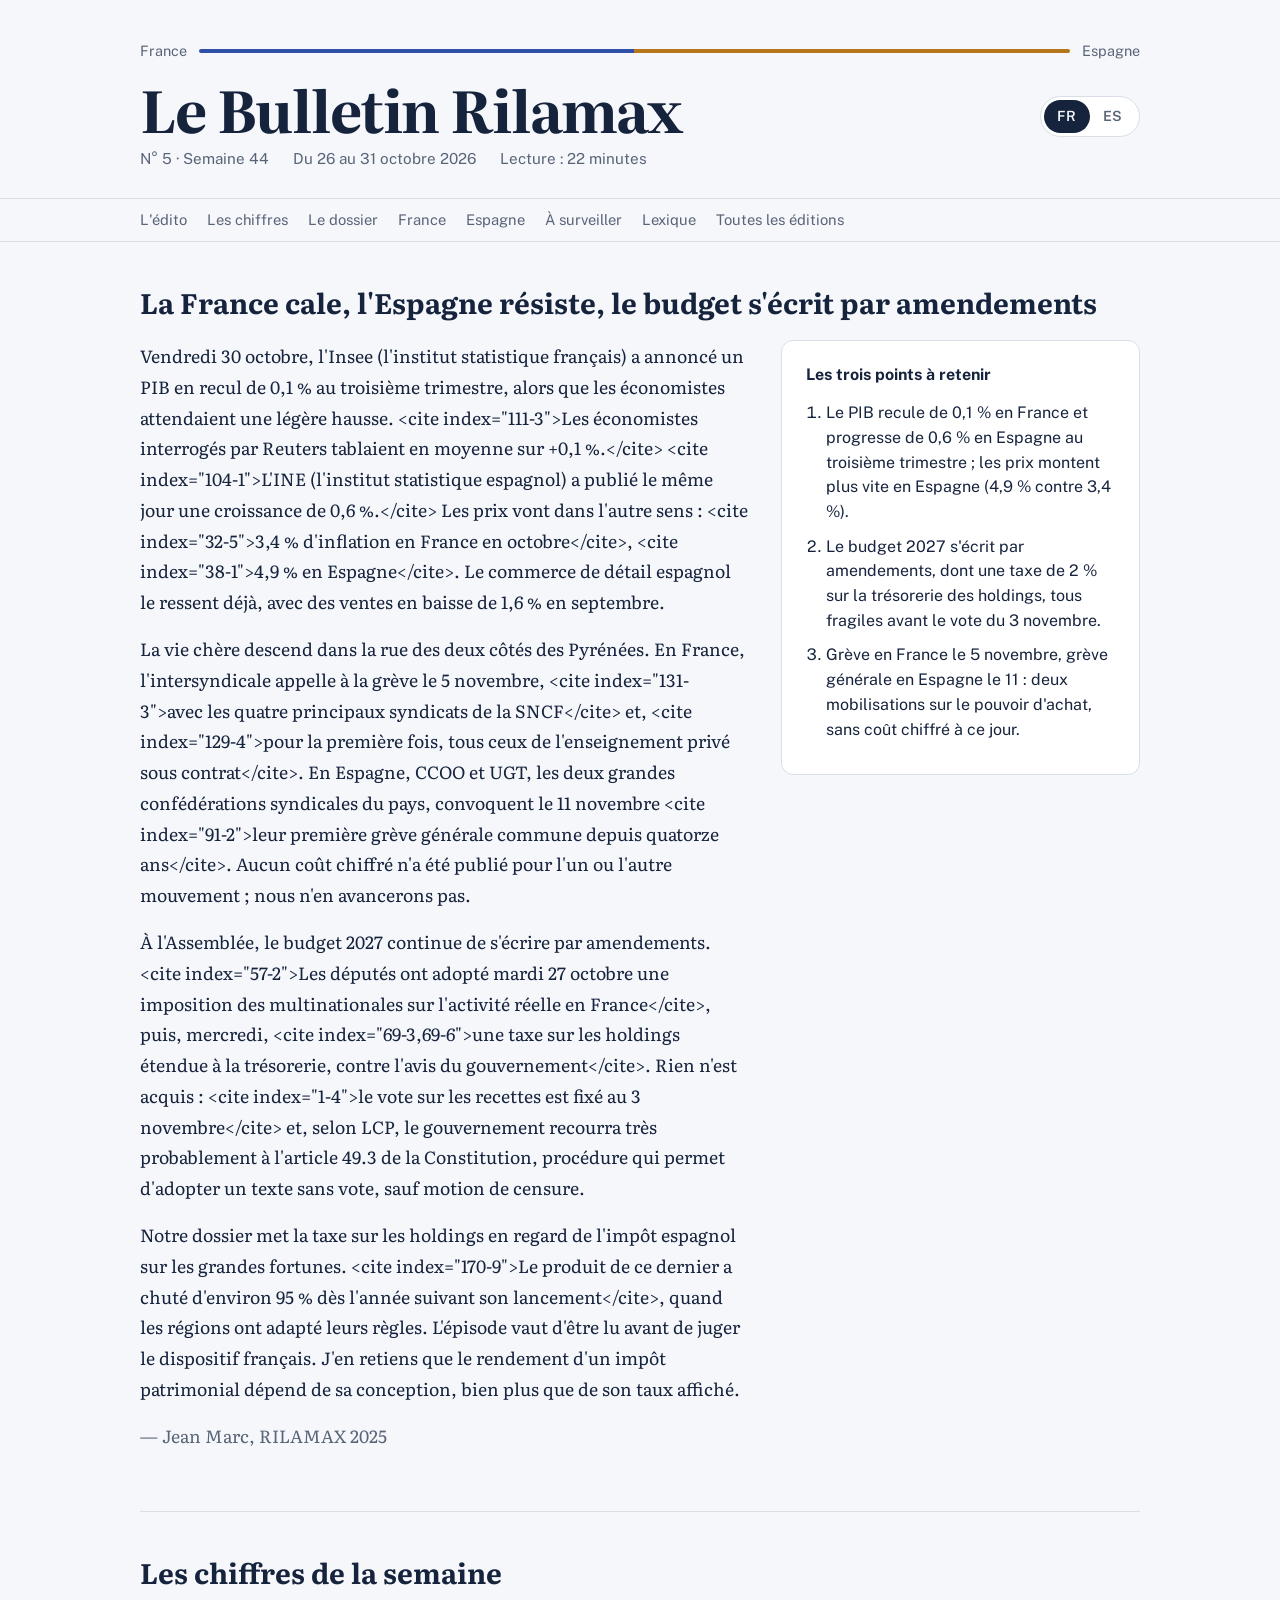
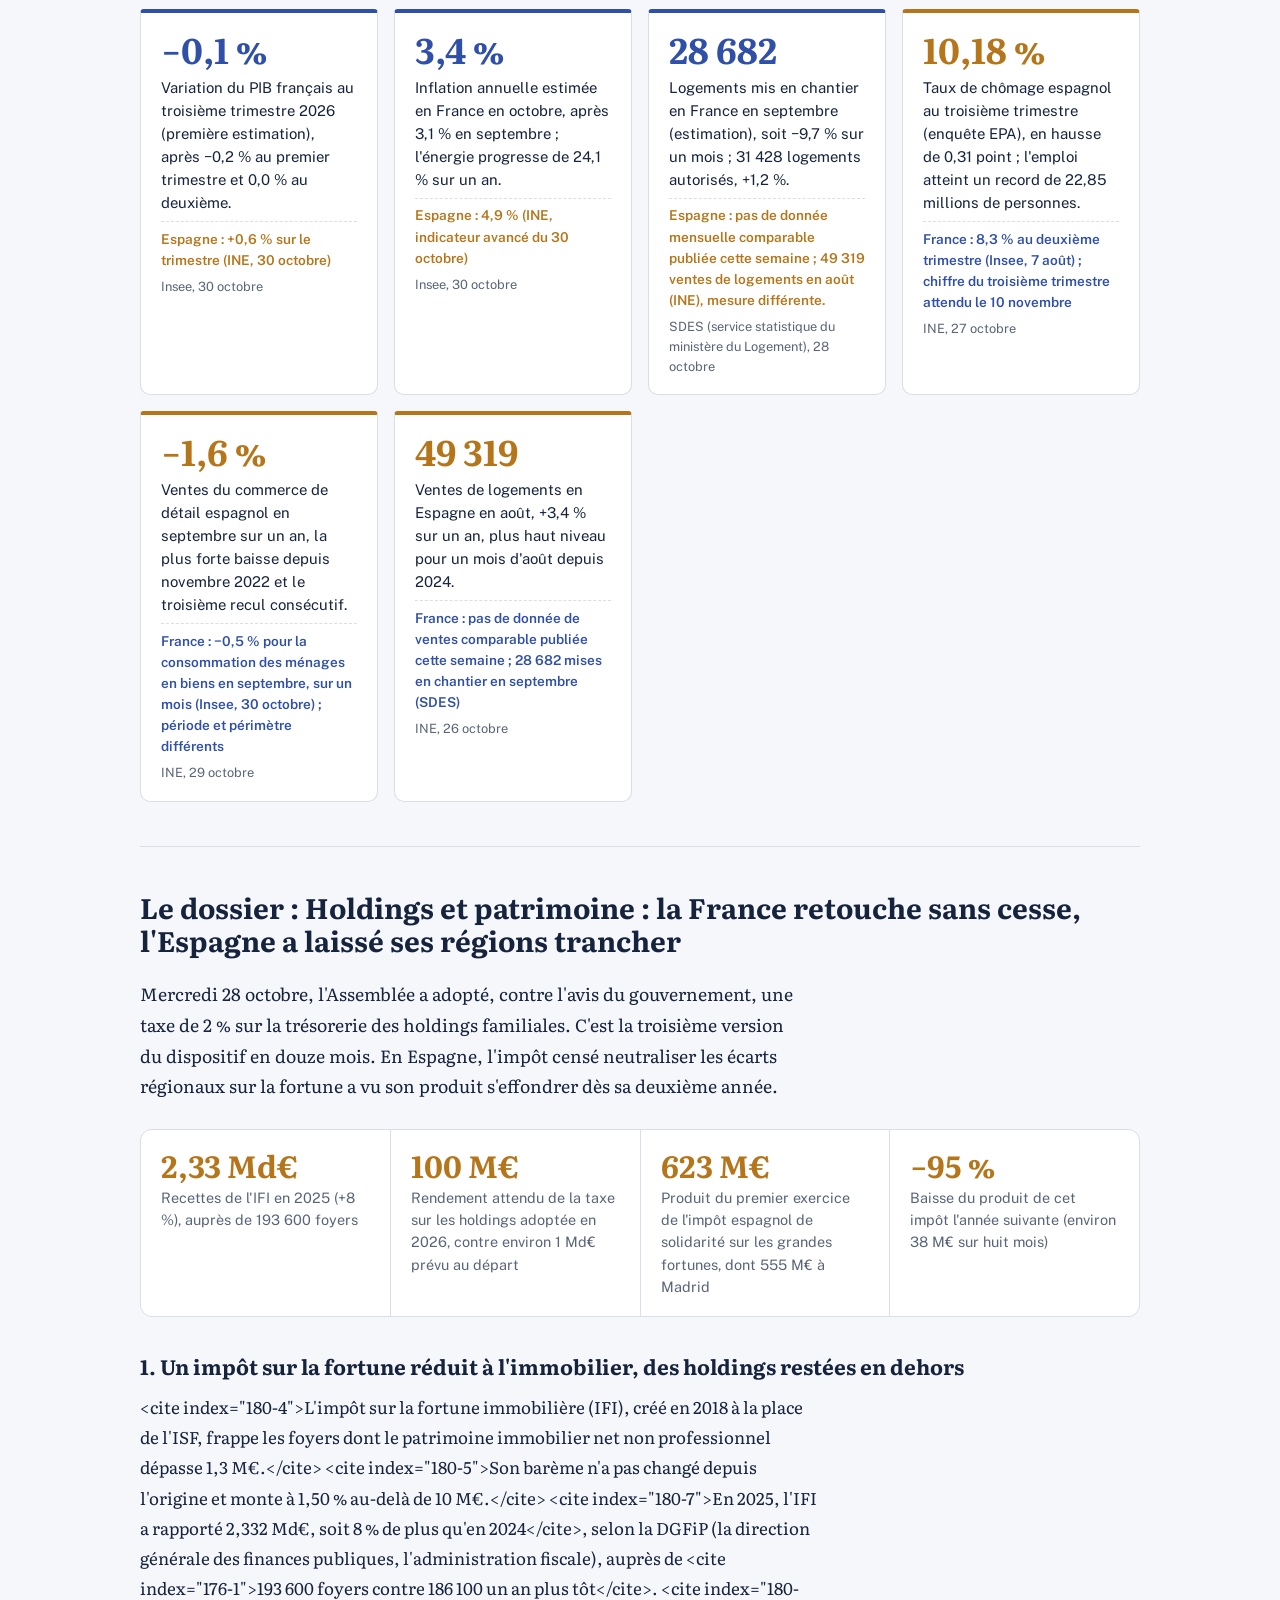
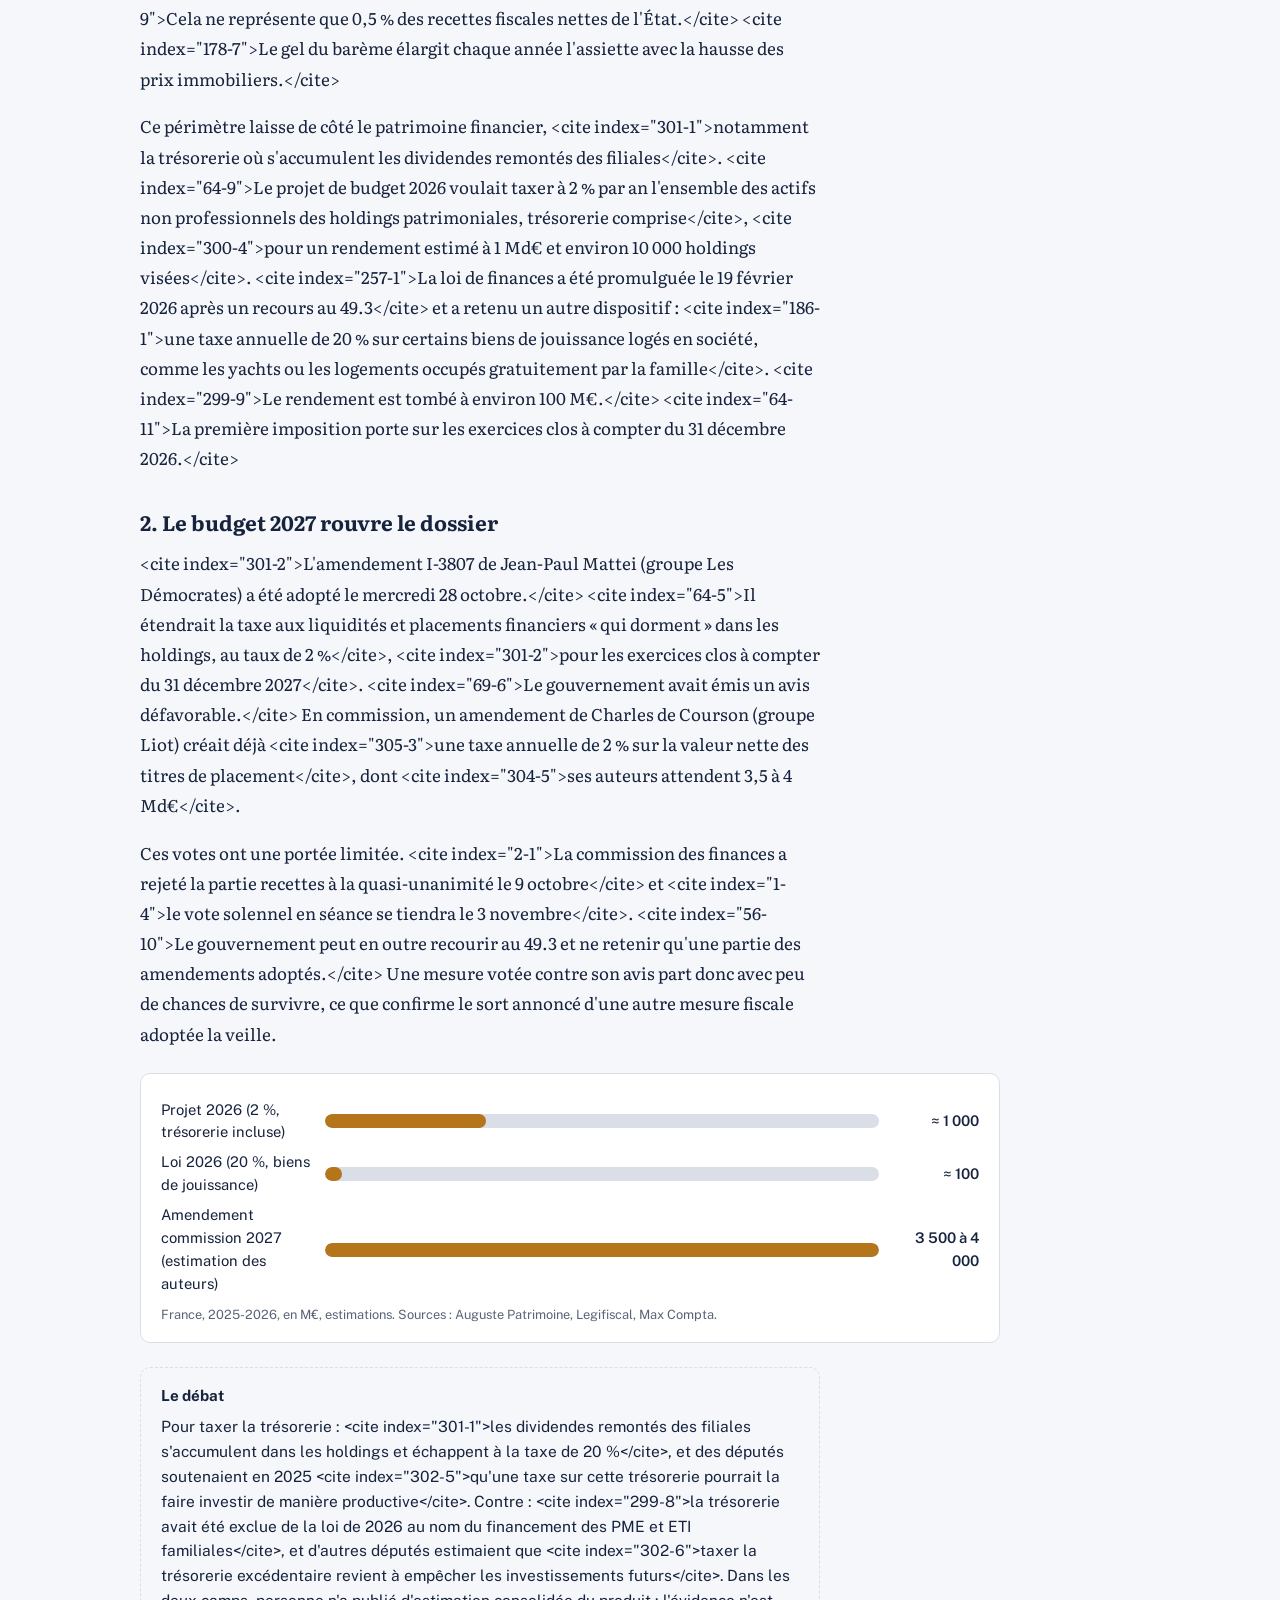
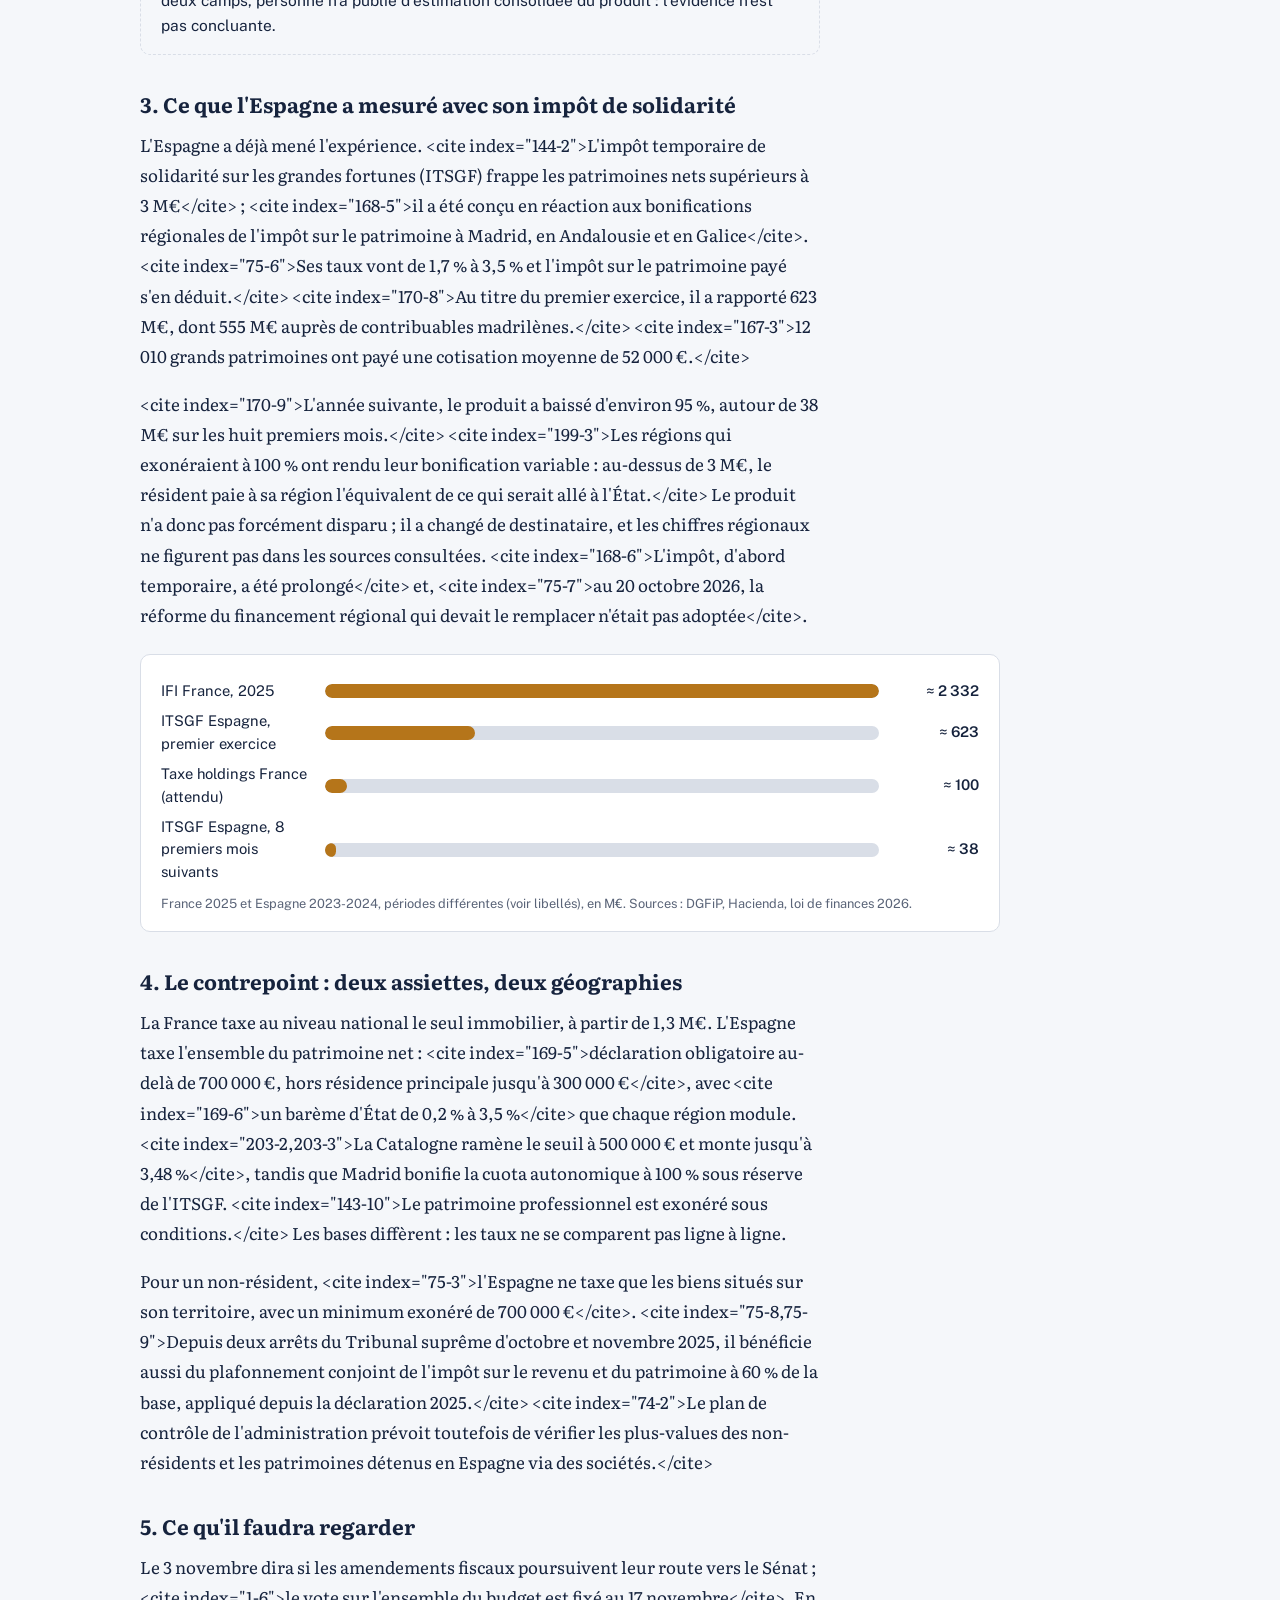
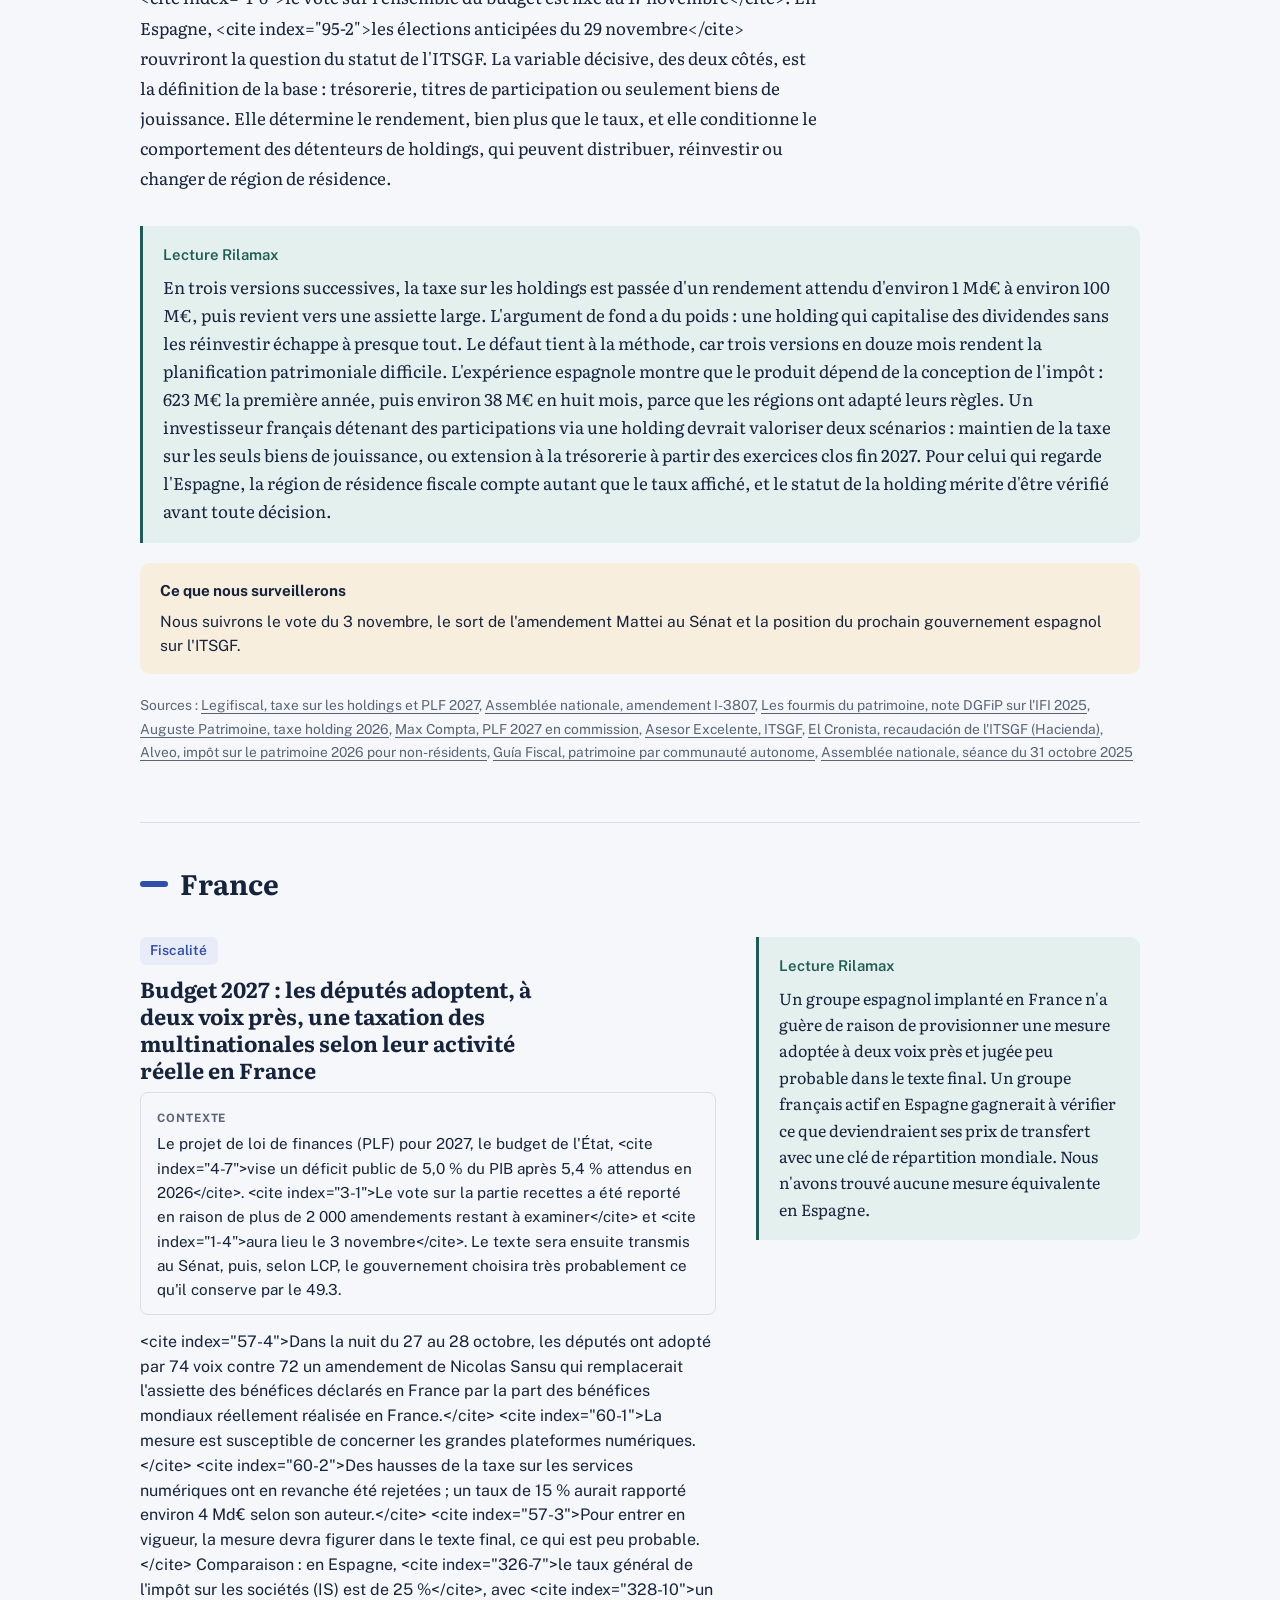
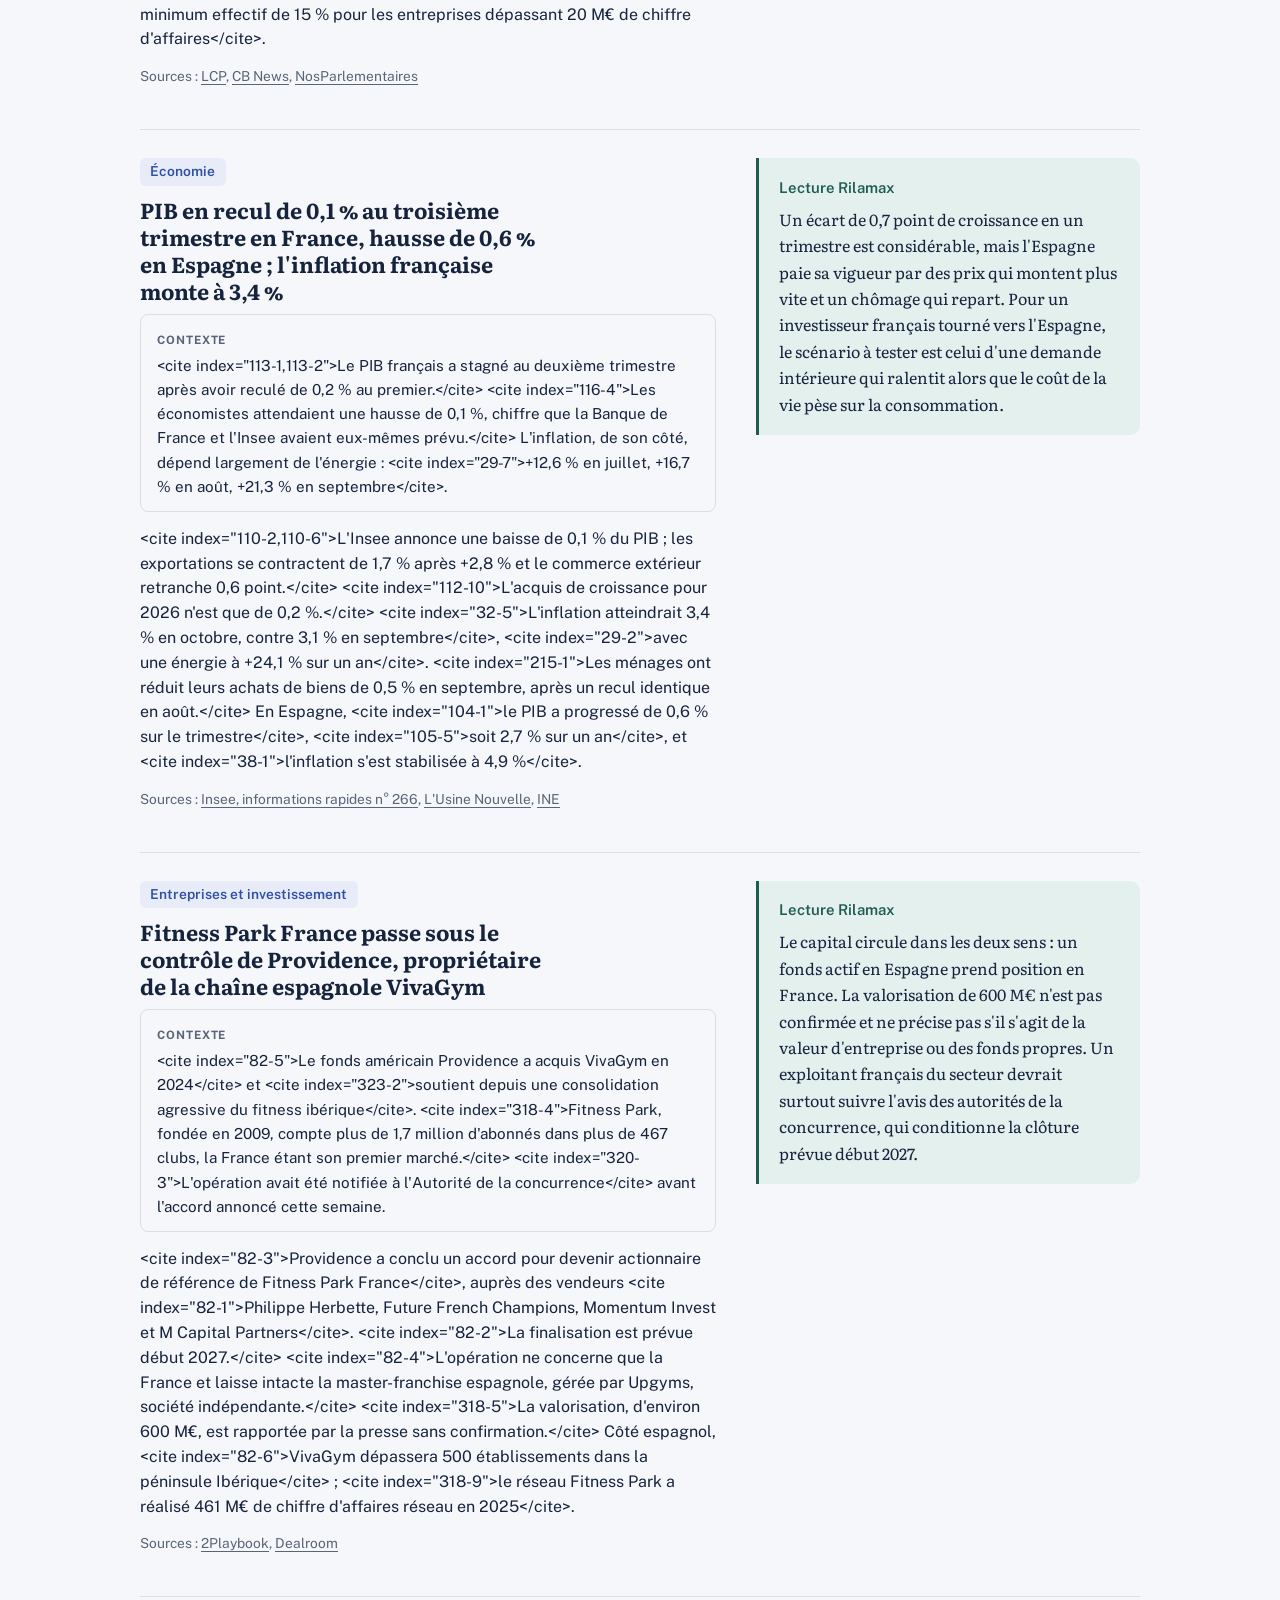
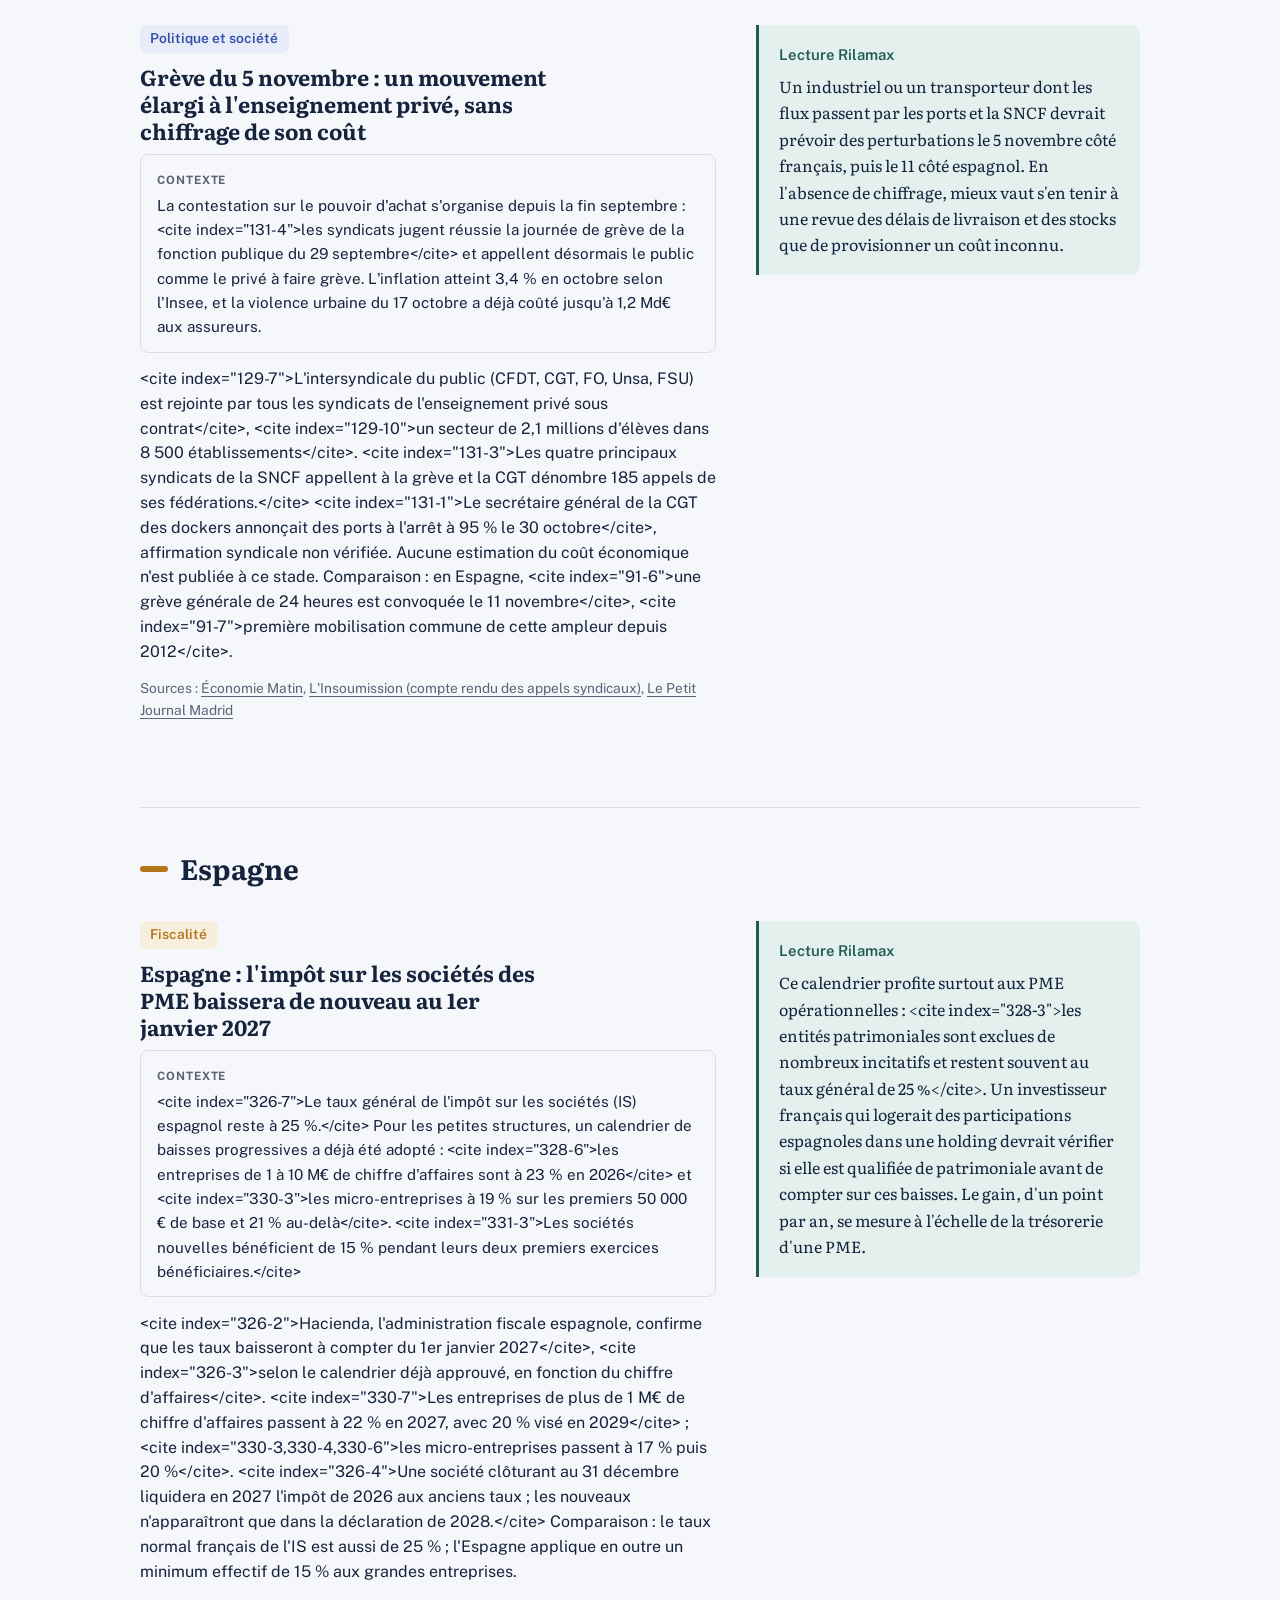
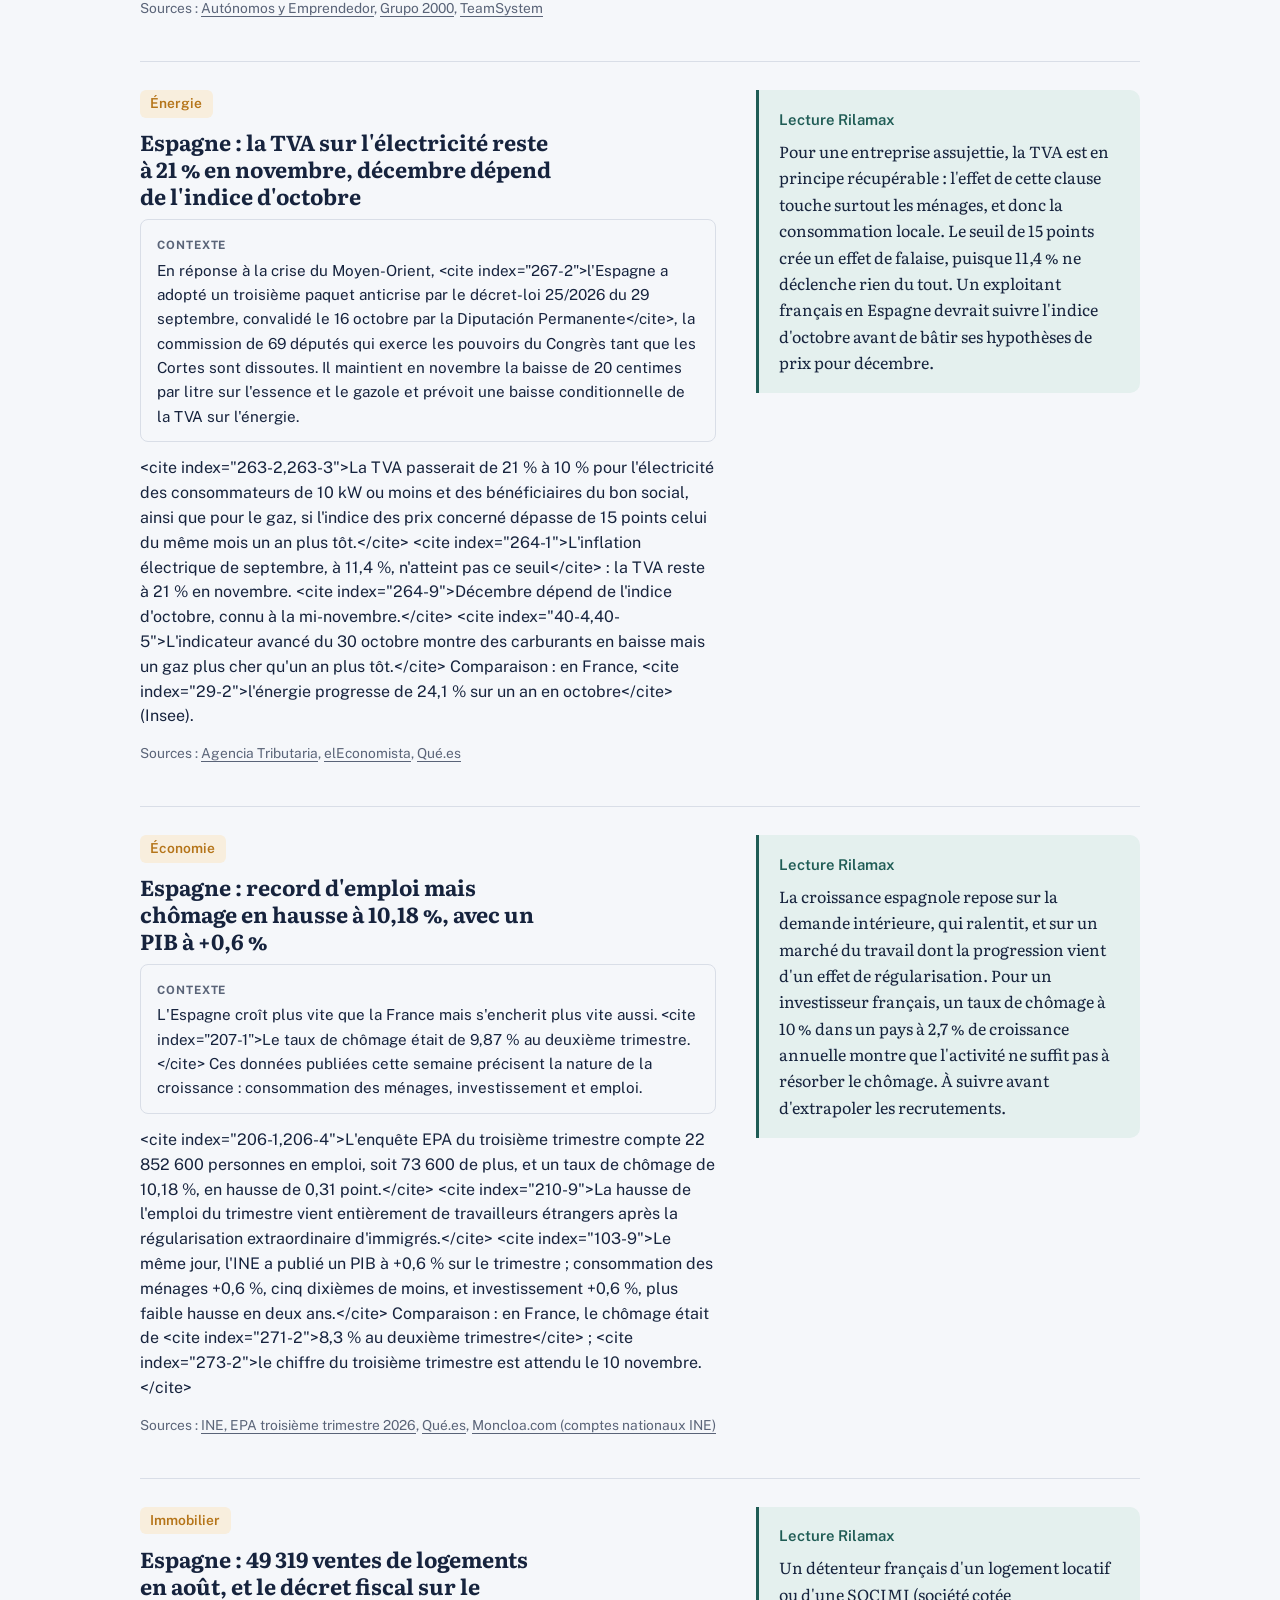
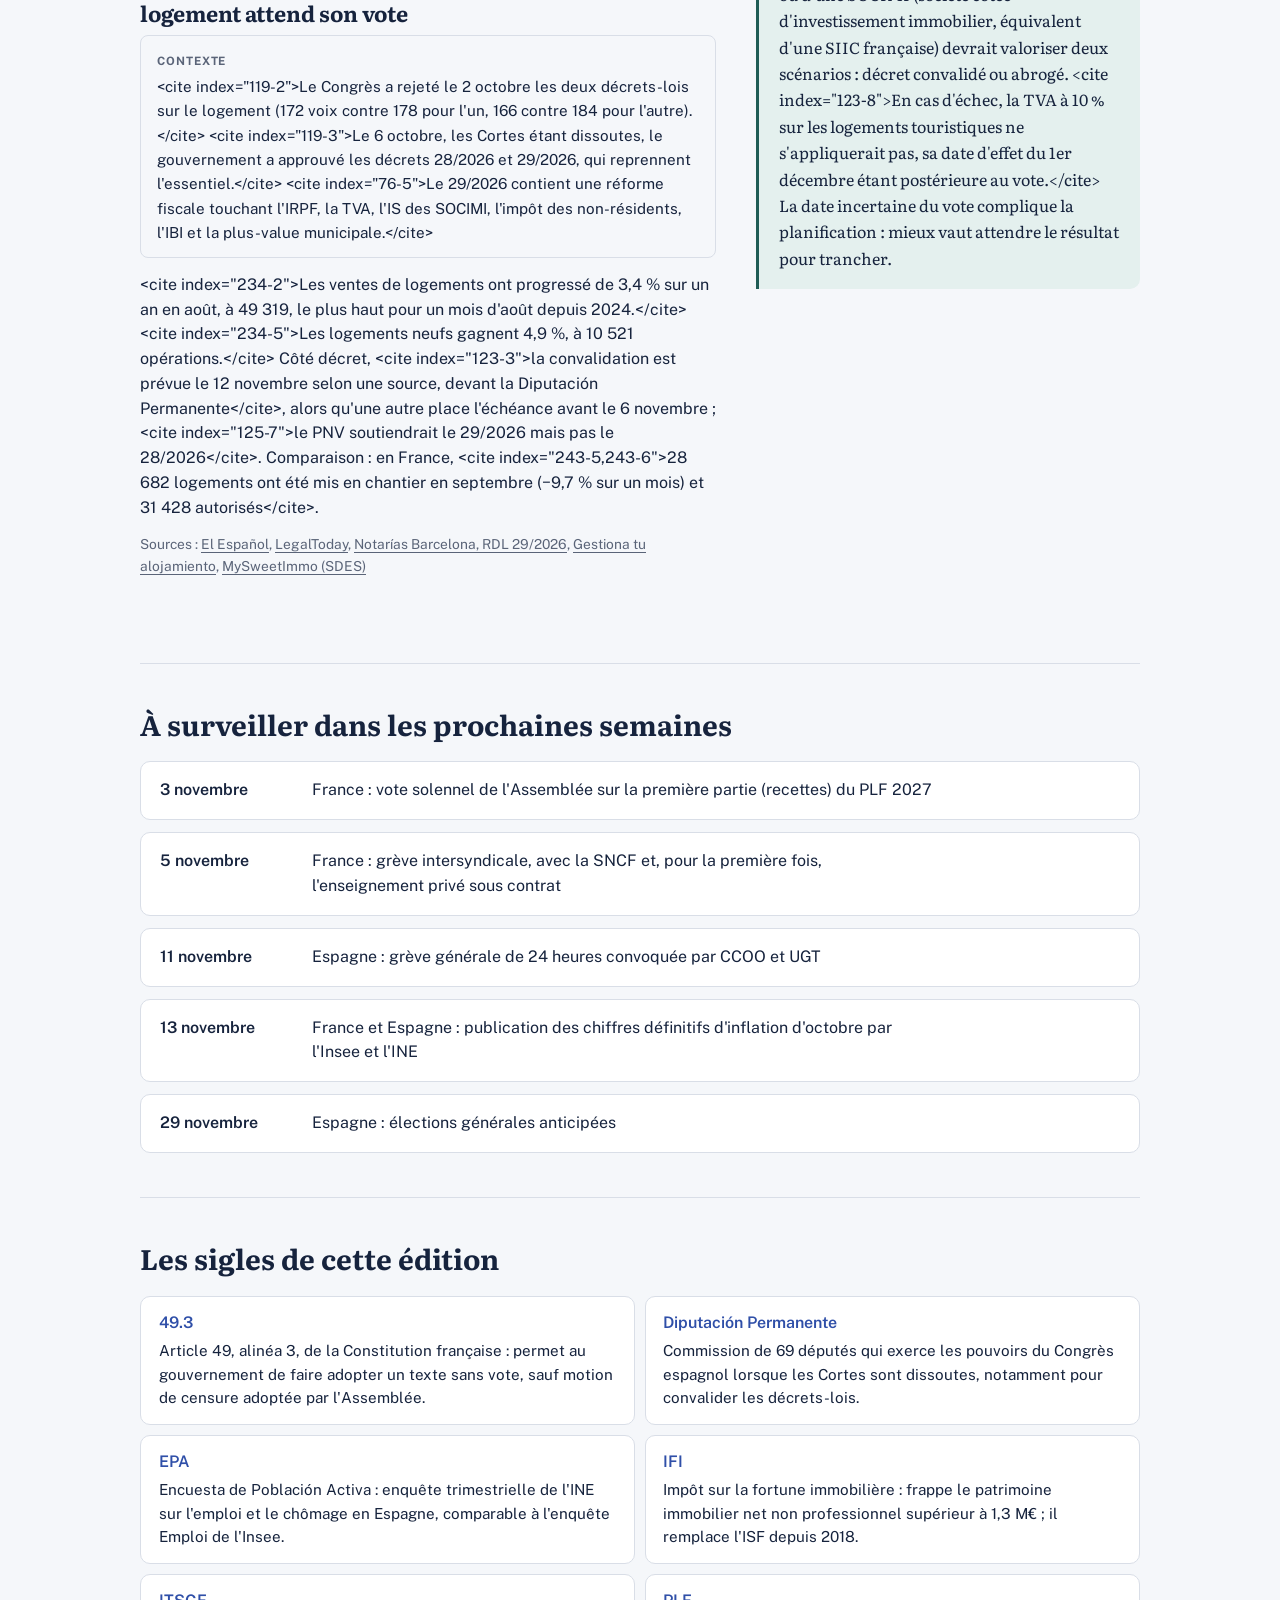
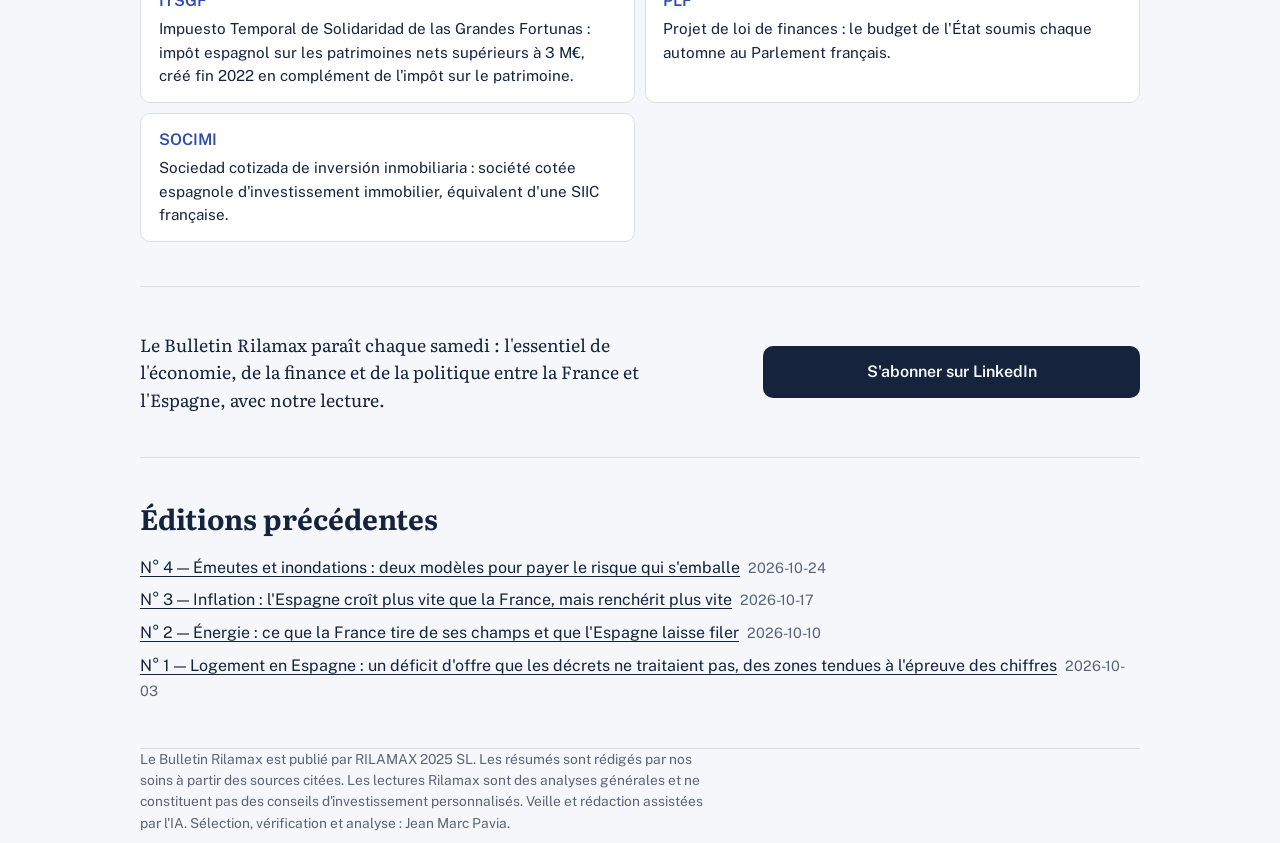
==== commit 1124ddc6: "Bulletin Rilamax N.º 5 (semana 44)" ====
--- a/site/index.html
+++ b/site/index.html
@@ -3,14 +3,14 @@
 <head>
 <meta charset="utf-8">
 <meta name="viewport" content="width=device-width, initial-scale=1, viewport-fit=cover">
-<title>Le Bulletin Rilamax — N° 4</title>
-<meta name="description" content="Émeutes et inondations : deux modèles pour payer le risque qui s&#39;emballe">
+<title>Le Bulletin Rilamax — N° 5</title>
+<meta name="description" content="Holdings et patrimoine : la France retouche sans cesse, l&#39;Espagne a laissé ses régions trancher">
 <meta property="og:type" content="article">
 <meta property="og:site_name" content="Le Bulletin Rilamax">
-<meta property="og:title" content="Le Bulletin Rilamax N° 4 · Émeutes et inondations : deux modèles pour payer le risque qui s&#39;emballe">
-<meta property="og:description" content="Pillages en France, inondations en Espagne : la même semaine, deux pays ont dû établir qui rembourse. Leurs réponses diffèrent par l&#39;âge et par la conception : un guichet public espagnol ancien, un régime français encore en chantier pour les émeutes. Les chiffres disponibles permettent déjà de comparer.">
+<meta property="og:title" content="Le Bulletin Rilamax N° 5 · Holdings et patrimoine : la France retouche sans cesse, l&#39;Espagne a laissé ses régions trancher">
+<meta property="og:description" content="Mercredi 28 octobre, l&#39;Assemblée a adopté, contre l&#39;avis du gouvernement, une taxe de 2 % sur la trésorerie des holdings familiales. C&#39;est la troisième version du dispositif en douze mois. En Espagne, l&#39;impôt censé neutraliser les écarts régionaux sur la fortune a vu son produit s&#39;effondrer dès sa deuxième année.">
 <meta property="og:image" content="https://bulletin.rilamax.com/portada.png">
-<meta property="og:url" content="https://bulletin.rilamax.com/ediciones/2026-10-24/">
+<meta property="og:url" content="https://bulletin.rilamax.com/ediciones/2026-10-31/">
 <meta name="twitter:card" content="summary_large_image">
 <link rel="preconnect" href="https://fonts.googleapis.com">
 <link rel="preconnect" href="https://fonts.gstatic.com" crossorigin>
@@ -240,7 +240,7 @@
       <h1>Le Bulletin Rilamax</h1>
       <div class="langs" role="group" aria-label="Langue"><button type="button" data-set="fr" aria-pressed="true">FR</button><button type="button" data-set="es" aria-pressed="false">ES</button></div>
     </div>
-    <div class="meta"><span>N° 4 · Semaine 43</span><span>Du 19 au 24 octobre 2026</span><span>Lecture : 19 minutes</span></div>
+    <div class="meta"><span>N° 5 · Semaine 44</span><span>Du 26 au 31 octobre 2026</span><span>Lecture : 22 minutes</span></div>
   </div>
 </header>
 
@@ -259,15 +259,15 @@
 
 <main class="wrap">
   <section id="fr-edito">
-    <h2>Émeutes françaises, inondations espagnoles : deux factures, deux régimes</h2>
+    <h2>La France cale, l&#39;Espagne résiste, le budget s&#39;écrit par amendements</h2>
     <div class="edito">
       <div class="body">
-        <p>Deux épisodes ont occupé la semaine, de part et d&#39;autre des Pyrénées. En France, les violences du 17 octobre ont touché au moins 3 000 commerces selon le gouvernement, et Morningstar DBRS (agence de notation) plafonne les pertes assurées à 1,2 Md€ si elles ne s&#39;étendent pas. En Espagne, la dana Adam a déclenché 6 528 demandes d&#39;indemnisation au CCS (Consorcio de Compensación de Seguros, organisme public qui indemnise les risques dits extraordinaires) au 22 octobre.</p><p>Les deux pays ont des mécanismes pour absorber ces chocs, mais pas du même âge. Le CCS espagnol couvre inondations et tumultes populaires par une surprime obligatoire, dans sa forme actuelle depuis plus de soixante-dix ans. La France a voté en février une garantie émeutes qui attend toujours son décret et l&#39;accord de la Commission européenne : elle ne jouera pas pour les dégâts d&#39;octobre. Le dossier détaille les deux modèles, chiffres à l&#39;appui.</p><p>Côté budget, l&#39;Assemblée nationale n&#39;a pas pu voter le 20 octobre la partie recettes du projet de loi de finances (PLF) pour 2027, le texte qui fixe les impôts de l&#39;État français : il restait environ 2 600 amendements, et l&#39;examen reprend le 27 octobre. Le ministre des Comptes publics chiffre à 10 Md€ la dégradation du déficit à ce stade, avant même la fin du débat.</p><p>Je retiens de ces sept jours un point de méthode : les chiffres de sinistres arrivent bien avant les décrets. Le coût réel des violences d&#39;octobre sera connu dans des mois ; celui de la dana de 2024 reste estimé à 4,8 Md€ deux ans après les faits. Les entreprises qui opèrent des deux côtés de la frontière ont intérêt à relire leurs polices avant la prochaine alerte.</p>
+        <p>Vendredi 30 octobre, l&#39;Insee (l&#39;institut statistique français) a annoncé un PIB en recul de 0,1 % au troisième trimestre, alors que les économistes attendaient une légère hausse. &lt;cite index=&#34;111-3&#34;&gt;Les économistes interrogés par Reuters tablaient en moyenne sur +0,1 %.&lt;/cite&gt; &lt;cite index=&#34;104-1&#34;&gt;L&#39;INE (l&#39;institut statistique espagnol) a publié le même jour une croissance de 0,6 %.&lt;/cite&gt; Les prix vont dans l&#39;autre sens : &lt;cite index=&#34;32-5&#34;&gt;3,4 % d&#39;inflation en France en octobre&lt;/cite&gt;, &lt;cite index=&#34;38-1&#34;&gt;4,9 % en Espagne&lt;/cite&gt;. Le commerce de détail espagnol le ressent déjà, avec des ventes en baisse de 1,6 % en septembre.</p><p>La vie chère descend dans la rue des deux côtés des Pyrénées. En France, l&#39;intersyndicale appelle à la grève le 5 novembre, &lt;cite index=&#34;131-3&#34;&gt;avec les quatre principaux syndicats de la SNCF&lt;/cite&gt; et, &lt;cite index=&#34;129-4&#34;&gt;pour la première fois, tous ceux de l&#39;enseignement privé sous contrat&lt;/cite&gt;. En Espagne, CCOO et UGT, les deux grandes confédérations syndicales du pays, convoquent le 11 novembre &lt;cite index=&#34;91-2&#34;&gt;leur première grève générale commune depuis quatorze ans&lt;/cite&gt;. Aucun coût chiffré n&#39;a été publié pour l&#39;un ou l&#39;autre mouvement ; nous n&#39;en avancerons pas.</p><p>À l&#39;Assemblée, le budget 2027 continue de s&#39;écrire par amendements. &lt;cite index=&#34;57-2&#34;&gt;Les députés ont adopté mardi 27 octobre une imposition des multinationales sur l&#39;activité réelle en France&lt;/cite&gt;, puis, mercredi, &lt;cite index=&#34;69-3,69-6&#34;&gt;une taxe sur les holdings étendue à la trésorerie, contre l&#39;avis du gouvernement&lt;/cite&gt;. Rien n&#39;est acquis : &lt;cite index=&#34;1-4&#34;&gt;le vote sur les recettes est fixé au 3 novembre&lt;/cite&gt; et, selon LCP, le gouvernement recourra très probablement à l&#39;article 49.3 de la Constitution, procédure qui permet d&#39;adopter un texte sans vote, sauf motion de censure.</p><p>Notre dossier met la taxe sur les holdings en regard de l&#39;impôt espagnol sur les grandes fortunes. &lt;cite index=&#34;170-9&#34;&gt;Le produit de ce dernier a chuté d&#39;environ 95 % dès l&#39;année suivant son lancement&lt;/cite&gt;, quand les régions ont adapté leurs règles. L&#39;épisode vaut d&#39;être lu avant de juger le dispositif français. J&#39;en retiens que le rendement d&#39;un impôt patrimonial dépend de sa conception, bien plus que de son taux affiché.</p>
         <p class="sign">— Jean Marc, RILAMAX 2025</p>
       </div>
       <aside class="keys">
         <h3>Les trois points à retenir</h3>
-        <ol><li>La garantie émeutes française n&#39;existe encore que sur le papier, alors que le Consorcio espagnol couvre déjà les tumultes.</li><li>Violences d&#39;octobre en France : jusqu&#39;à 1,2 Md€ de pertes assurées ; dana Adam : 6 528 demandes au 22 octobre.</li><li>Budget 2027 : l&#39;examen des recettes reprend le 27 octobre, avec une échéance au 17 novembre avant le Sénat.</li></ol>
+        <ol><li>Le PIB recule de 0,1 % en France et progresse de 0,6 % en Espagne au troisième trimestre ; les prix montent plus vite en Espagne (4,9 % contre 3,4 %).</li><li>Le budget 2027 s&#39;écrit par amendements, dont une taxe de 2 % sur la trésorerie des holdings, tous fragiles avant le vote du 3 novembre.</li><li>Grève en France le 5 novembre, grève générale en Espagne le 11 : deux mobilisations sur le pouvoir d&#39;achat, sans coût chiffré à ce jour.</li></ol>
       </aside>
     </div>
   </section>
@@ -275,70 +275,70 @@
   <section id="fr-cifras">
     <h2>Les chiffres de la semaine</h2>
     <div class="figs">
-      <div class="fig fr"><strong>1,2 Md€</strong><span>Pertes assurées maximales estimées pour les violences des 17 et 18 octobre en France, si elles ne s&#39;étendent pas.</span><em class="cmp-o es">France, émeutes de 2023 : 730 à 793 M€ selon les sources. Espagne : pas d&#39;épisode comparable cette semaine.</em><small>Morningstar DBRS, via L&#39;Assurance en mouvement</small></div><div class="fig fr"><strong>2,345 €</strong><span>Prix moyen du litre de gazole en France, taxes comprises, du 13 au 19 octobre.</span><em class="cmp-o es">Espagne : 1,889 € (13-19 octobre).</em><small>Bulletin pétrolier de l&#39;Union européenne</small></div><div class="fig fr"><strong>+1,2 %</strong><span>Ventes à périmètre comparable de Carrefour en France au troisième trimestre 2026.</span><em class="cmp-o es">Espagne : +2,1 % (troisième trimestre 2026).</em><small>Carrefour (communiqué du 20 octobre)</small></div><div class="fig es"><strong>6 528</strong><span>Demandes d&#39;indemnisation reçues par le CCS pour la dana Adam entre le 16 et le 18 octobre, au 22 octobre.</span><em class="cmp-o fr">France : au moins 3 000 commerces touchés le 17 octobre (gouvernement) ; pas de donnée strictement comparable.</em><small>CCS (Consorcio de Compensación de Seguros)</small></div><div class="fig es"><strong>40,1 M</strong><span>Nuitées dans les hôtels espagnols en septembre, soit +1,7 % sur un an.</span><em class="cmp-o fr">France : 92,0 M de nuitées hôtelières de mai à août, +1,7 % (Insee, institut français de la statistique, 29 septembre).</em><small>INE (institut espagnol de la statistique)</small></div><div class="fig es"><strong>3,04 %</strong><span>Taux moyen des nouveaux crédits immobiliers aux ménages en Espagne en août, contre 2,69 % un an plus tôt.</span><em class="cmp-o fr">France : 3,32 % en août (Banque de France).</em><small>Banque d&#39;Espagne, via euribor.com.es</small></div>
+      <div class="fig fr"><strong>−0,1 %</strong><span>Variation du PIB français au troisième trimestre 2026 (première estimation), après −0,2 % au premier trimestre et 0,0 % au deuxième.</span><em class="cmp-o es">Espagne : +0,6 % sur le trimestre (INE, 30 octobre)</em><small>Insee, 30 octobre</small></div><div class="fig fr"><strong>3,4 %</strong><span>Inflation annuelle estimée en France en octobre, après 3,1 % en septembre ; l&#39;énergie progresse de 24,1 % sur un an.</span><em class="cmp-o es">Espagne : 4,9 % (INE, indicateur avancé du 30 octobre)</em><small>Insee, 30 octobre</small></div><div class="fig fr"><strong>28 682</strong><span>Logements mis en chantier en France en septembre (estimation), soit −9,7 % sur un mois ; 31 428 logements autorisés, +1,2 %.</span><em class="cmp-o es">Espagne : pas de donnée mensuelle comparable publiée cette semaine ; 49 319 ventes de logements en août (INE), mesure différente.</em><small>SDES (service statistique du ministère du Logement), 28 octobre</small></div><div class="fig es"><strong>10,18 %</strong><span>Taux de chômage espagnol au troisième trimestre (enquête EPA), en hausse de 0,31 point ; l&#39;emploi atteint un record de 22,85 millions de personnes.</span><em class="cmp-o fr">France : 8,3 % au deuxième trimestre (Insee, 7 août) ; chiffre du troisième trimestre attendu le 10 novembre</em><small>INE, 27 octobre</small></div><div class="fig es"><strong>−1,6 %</strong><span>Ventes du commerce de détail espagnol en septembre sur un an, la plus forte baisse depuis novembre 2022 et le troisième recul consécutif.</span><em class="cmp-o fr">France : −0,5 % pour la consommation des ménages en biens en septembre, sur un mois (Insee, 30 octobre) ; période et périmètre différents</em><small>INE, 29 octobre</small></div><div class="fig es"><strong>49 319</strong><span>Ventes de logements en Espagne en août, +3,4 % sur un an, plus haut niveau pour un mois d&#39;août depuis 2024.</span><em class="cmp-o fr">France : pas de donnée de ventes comparable publiée cette semaine ; 28 682 mises en chantier en septembre (SDES)</em><small>INE, 26 octobre</small></div>
     </div>
   </section>
 
   
   <section id="fr-dossier" class="dossier">
-    <h2>Le dossier : Émeutes et inondations : deux modèles pour payer le risque qui s&#39;emballe</h2>
-    <p class="intro">Pillages en France, inondations en Espagne : la même semaine, deux pays ont dû établir qui rembourse. Leurs réponses diffèrent par l&#39;âge et par la conception : un guichet public espagnol ancien, un régime français encore en chantier pour les émeutes. Les chiffres disponibles permettent déjà de comparer.</p>
-    <div class="dfigs"><div><strong>1,2 Md€</strong><span>pertes assurées maximales estimées pour les violences des 17-18 octobre en France</span></div><div><strong>6 528</strong><span>demandes reçues par le CCS pour la dana Adam au 22 octobre</span></div><div><strong>4,8 Md€</strong><span>coût final estimé par le CCS pour la dana de 2024</span></div><div><strong>1,5 %</strong><span>plafond de la contribution des assureurs français au futur fonds émeutes</span></div></div>
+    <h2>Le dossier : Holdings et patrimoine : la France retouche sans cesse, l&#39;Espagne a laissé ses régions trancher</h2>
+    <p class="intro">Mercredi 28 octobre, l&#39;Assemblée a adopté, contre l&#39;avis du gouvernement, une taxe de 2 % sur la trésorerie des holdings familiales. C&#39;est la troisième version du dispositif en douze mois. En Espagne, l&#39;impôt censé neutraliser les écarts régionaux sur la fortune a vu son produit s&#39;effondrer dès sa deuxième année.</p>
+    <div class="dfigs"><div><strong>2,33 Md€</strong><span>Recettes de l&#39;IFI en 2025 (+8 %), auprès de 193 600 foyers</span></div><div><strong>100 M€</strong><span>Rendement attendu de la taxe sur les holdings adoptée en 2026, contre environ 1 Md€ prévu au départ</span></div><div><strong>623 M€</strong><span>Produit du premier exercice de l&#39;impôt espagnol de solidarité sur les grandes fortunes, dont 555 M€ à Madrid</span></div><div><strong>−95 %</strong><span>Baisse du produit de cet impôt l&#39;année suivante (environ 38 M€ sur huit mois)</span></div></div>
     <div class="longform">
       
         
-        <h3>1. Deux chocs en une semaine</h3>
-        <p>Le 17 octobre, une journée de mobilisation contre la vie chère a tourné aux pillages dans plusieurs villes françaises. Le gouvernement compte au moins 3 000 commerces touchés, le réseau des CCI (chambres de commerce et d&#39;industrie) 2 000. Selon Morningstar DBRS, les pertes assurées resteraient sous 1,2 Md€ si les violences ne s&#39;étendent pas, un montant supérieur aux 730 à 793 M€ des émeutes de 2023 selon les sources. L&#39;agence relève que les troubles civils prennent désormais les traits d&#39;un risque de catastrophe.</p><p>Du 16 au 18 octobre, la dana Adam (dépression isolée en altitude, qui provoque des pluies torrentielles) a frappé la province de Valence et d&#39;autres régions espagnoles. Au 22 octobre, le CCS avait reçu 6 528 demandes d&#39;indemnisation : 5 007 dans la province de Valence, dont 2 760 à Oliva. Il juge trop tôt pour chiffrer les dommages et rappelle que l&#39;indemnisation des assurés est automatique, sans attendre la déclaration de zone sinistrée.</p>
-        
-<figure class="chart" aria-label="Pertes assurées de quelques épisodes récents, en millions d&#39;euros">
-  
-  <div class="bar-row"><span class="lbl">Émeutes France 2023</span><span class="bar"><span class="fill w16 c-es"></span></span><span class="val">≈ 793 M€</span></div><div class="bar-row"><span class="lbl">Émeutes France oct. 2026 (hypothèse haute)</span><span class="bar"><span class="fill w24 c-es"></span></span><span class="val">≈ 1 200 M€</span></div><div class="bar-row"><span class="lbl">Dana Valence 2024 (coût final estimé)</span><span class="bar"><span class="fill w96 c-es"></span></span><span class="val">≈ 4 800 M€</span></div><div class="bar-row"><span class="lbl">Catastrophes naturelles France 2024</span><span class="bar"><span class="fill w100 c-es"></span></span><span class="val">≈ 5 000 M€</span></div>
-  <figcaption>France et Espagne, 2023-2026, en M€ ; estimations pour 2026 et pour la dana. Sources : France Assureurs, Morningstar DBRS, CCS, UFC-Que Choisir.</figcaption>
+        <h3>1. Un impôt sur la fortune réduit à l&#39;immobilier, des holdings restées en dehors</h3>
+        <p>&lt;cite index=&#34;180-4&#34;&gt;L&#39;impôt sur la fortune immobilière (IFI), créé en 2018 à la place de l&#39;ISF, frappe les foyers dont le patrimoine immobilier net non professionnel dépasse 1,3 M€.&lt;/cite&gt; &lt;cite index=&#34;180-5&#34;&gt;Son barème n&#39;a pas changé depuis l&#39;origine et monte à 1,50 % au-delà de 10 M€.&lt;/cite&gt; &lt;cite index=&#34;180-7&#34;&gt;En 2025, l&#39;IFI a rapporté 2,332 Md€, soit 8 % de plus qu&#39;en 2024&lt;/cite&gt;, selon la DGFiP (la direction générale des finances publiques, l&#39;administration fiscale), auprès de &lt;cite index=&#34;176-1&#34;&gt;193 600 foyers contre 186 100 un an plus tôt&lt;/cite&gt;. &lt;cite index=&#34;180-9&#34;&gt;Cela ne représente que 0,5 % des recettes fiscales nettes de l&#39;État.&lt;/cite&gt; &lt;cite index=&#34;178-7&#34;&gt;Le gel du barème élargit chaque année l&#39;assiette avec la hausse des prix immobiliers.&lt;/cite&gt;</p><p>Ce périmètre laisse de côté le patrimoine financier, &lt;cite index=&#34;301-1&#34;&gt;notamment la trésorerie où s&#39;accumulent les dividendes remontés des filiales&lt;/cite&gt;. &lt;cite index=&#34;64-9&#34;&gt;Le projet de budget 2026 voulait taxer à 2 % par an l&#39;ensemble des actifs non professionnels des holdings patrimoniales, trésorerie comprise&lt;/cite&gt;, &lt;cite index=&#34;300-4&#34;&gt;pour un rendement estimé à 1 Md€ et environ 10 000 holdings visées&lt;/cite&gt;. &lt;cite index=&#34;257-1&#34;&gt;La loi de finances a été promulguée le 19 février 2026 après un recours au 49.3&lt;/cite&gt; et a retenu un autre dispositif : &lt;cite index=&#34;186-1&#34;&gt;une taxe annuelle de 20 % sur certains biens de jouissance logés en société, comme les yachts ou les logements occupés gratuitement par la famille&lt;/cite&gt;. &lt;cite index=&#34;299-9&#34;&gt;Le rendement est tombé à environ 100 M€.&lt;/cite&gt; &lt;cite index=&#34;64-11&#34;&gt;La première imposition porte sur les exercices clos à compter du 31 décembre 2026.&lt;/cite&gt;</p>
+        
+        
+        
+      
+        
+        <h3>2. Le budget 2027 rouvre le dossier</h3>
+        <p>&lt;cite index=&#34;301-2&#34;&gt;L&#39;amendement I-3807 de Jean-Paul Mattei (groupe Les Démocrates) a été adopté le mercredi 28 octobre.&lt;/cite&gt; &lt;cite index=&#34;64-5&#34;&gt;Il étendrait la taxe aux liquidités et placements financiers « qui dorment » dans les holdings, au taux de 2 %&lt;/cite&gt;, &lt;cite index=&#34;301-2&#34;&gt;pour les exercices clos à compter du 31 décembre 2027&lt;/cite&gt;. &lt;cite index=&#34;69-6&#34;&gt;Le gouvernement avait émis un avis défavorable.&lt;/cite&gt; En commission, un amendement de Charles de Courson (groupe Liot) créait déjà &lt;cite index=&#34;305-3&#34;&gt;une taxe annuelle de 2 % sur la valeur nette des titres de placement&lt;/cite&gt;, dont &lt;cite index=&#34;304-5&#34;&gt;ses auteurs attendent 3,5 à 4 Md€&lt;/cite&gt;.</p><p>Ces votes ont une portée limitée. &lt;cite index=&#34;2-1&#34;&gt;La commission des finances a rejeté la partie recettes à la quasi-unanimité le 9 octobre&lt;/cite&gt; et &lt;cite index=&#34;1-4&#34;&gt;le vote solennel en séance se tiendra le 3 novembre&lt;/cite&gt;. &lt;cite index=&#34;56-10&#34;&gt;Le gouvernement peut en outre recourir au 49.3 et ne retenir qu&#39;une partie des amendements adoptés.&lt;/cite&gt; Une mesure votée contre son avis part donc avec peu de chances de survivre, ce que confirme le sort annoncé d&#39;une autre mesure fiscale adoptée la veille.</p>
+        
+<figure class="chart" aria-label="Rendement attendu de la taxe sur les holdings selon la version : environ 1 000 M€ au projet 2026, 100 M€ dans la loi, 3 500 à 4 000 M€ pour un amendement de commission 2027">
+  
+  <div class="bar-row"><span class="lbl">Projet 2026 (2 %, trésorerie incluse)</span><span class="bar"><span class="fill w29 c-es"></span></span><span class="val">≈ 1 000</span></div><div class="bar-row"><span class="lbl">Loi 2026 (20 %, biens de jouissance)</span><span class="bar"><span class="fill w3 c-es"></span></span><span class="val">≈ 100</span></div><div class="bar-row"><span class="lbl">Amendement commission 2027 (estimation des auteurs)</span><span class="bar"><span class="fill w100 c-es"></span></span><span class="val">3 500 à 4 000</span></div>
+  <figcaption>France, 2025-2026, en M€, estimations. Sources : Auguste Patrimoine, Legifiscal, Max Compta.</figcaption>
 </figure>
 
         
         
-      
-        
-        <h3>2. Deux architectures de financement</h3>
-        <p>En France, le régime des catastrophes naturelles (CatNat, en vigueur depuis 1982) repose sur une surprime assise sur les contrats de dommages : elle est passée de 12 % à 20 % au 1er janvier 2025 pour l&#39;habitation et les biens professionnels, et de 6 % à 9 % pour la garantie vol et incendie de l&#39;auto. La CCR (Caisse centrale de réassurance, réassureur public) offre aux assureurs une réassurance garantie sans limite par l&#39;État. Pour les émeutes, le Code des assurances exclut le risque en principe, sauf clause contraire ; la plupart des contrats commerciaux l&#39;incluent, selon France Assureurs (fédération professionnelle du secteur).</p><p>La loi de finances pour 2026, promulguée le 19 février, rend la garantie émeutes obligatoire dans les contrats de dommages, avec un fonds de mutualisation géré par la CCR et garanti par l&#39;État. Les assureurs le financeront par une contribution de solidarité plafonnée à 1,5 % de leurs primes. Le régime attend un décret et l&#39;avis de la Commission européenne, puis entre en vigueur au plus tard douze mois après cette décision : il ne jouera pas pour octobre.</p><p>L&#39;Espagne a une architecture plus ancienne et plus large. Le Consorcio couvre, pour toute personne titulaire d&#39;une police de dommages aux biens, de vie ou d&#39;accidents, les inondations extraordinaires, mais aussi le terrorisme, la rébellion, la sédition, l&#39;émeute et le tumulte populaire. Un recargo obligatoire s&#39;ajoute à la prime et se calcule en pour mille du capital assuré : 0,08 ‰ pour les logements et 0,21 ‰ pour les risques industriels dans un barème publié par le ministère de la Transition écologique, à lire comme indicatif.</p>
-        
-        
-        
-      
-        
-        <h3>3. Ce que les chiffres mesurent déjà</h3>
-        <p>L&#39;Espagne dispose d&#39;un recul que la France n&#39;a pas. Pour la dana d&#39;octobre 2024, le CCS avait enregistré 251 413 demandes au 16 février 2026 et payé 211 658 d&#39;entre elles, pour 4 271 M€ ; il table sur 4 800 M€ au final. Véhicules (1 198 M€), logements (1 096 M€) et commerces (1 060 M€) forment l&#39;essentiel, les risques industriels pesant 859 M€. Au 1er janvier 2026, 35 040 demandes avaient été refusées pour doublon ou absence de couverture, soit 14 % du total.</p><p>En France, l&#39;épisode de 2023 donne l&#39;échelle : 730 M€ pour 15 600 sinistres selon les assureurs, dont 90 % sur des biens de professionnels ou de collectivités. Le risque d&#39;émeute pèse donc sur les entreprises plus que sur les ménages. Si la contribution était fixée à 1,5 % sur une assiette de 40 à 45 Md€ de primes, hypothèse avancée par Que Choisir, elle rapporterait 600 à 675 M€ par an : il faudrait environ deux ans de cotisations pour couvrir un épisode à 1,2 Md€.</p>
-        
-<figure class="chart" aria-label="Paiements du CCS par classe de risque pour la dana de 2024, en millions d&#39;euros">
-  
-  <div class="bar-row"><span class="lbl">Véhicules</span><span class="bar"><span class="fill w100 c-es"></span></span><span class="val">≈ 1 198 M€</span></div><div class="bar-row"><span class="lbl">Logements</span><span class="bar"><span class="fill w91 c-es"></span></span><span class="val">≈ 1 096 M€</span></div><div class="bar-row"><span class="lbl">Commerces et autres</span><span class="bar"><span class="fill w88 c-es"></span></span><span class="val">≈ 1 060 M€</span></div><div class="bar-row"><span class="lbl">Risques industriels</span><span class="bar"><span class="fill w72 c-es"></span></span><span class="val">≈ 859 M€</span></div>
-  <figcaption>Espagne, dana d&#39;octobre 2024, paiements au 16 février 2026, hors bureaux et travaux publics. Source : CCS, via SegurosNews.</figcaption>
+        <div class="debate"><h4>Le débat</h4><p>Pour taxer la trésorerie : &lt;cite index=&#34;301-1&#34;&gt;les dividendes remontés des filiales s&#39;accumulent dans les holdings et échappent à la taxe de 20 %&lt;/cite&gt;, et des députés soutenaient en 2025 &lt;cite index=&#34;302-5&#34;&gt;qu&#39;une taxe sur cette trésorerie pourrait la faire investir de manière productive&lt;/cite&gt;. Contre : &lt;cite index=&#34;299-8&#34;&gt;la trésorerie avait été exclue de la loi de 2026 au nom du financement des PME et ETI familiales&lt;/cite&gt;, et d&#39;autres députés estimaient que &lt;cite index=&#34;302-6&#34;&gt;taxer la trésorerie excédentaire revient à empêcher les investissements futurs&lt;/cite&gt;. Dans les deux camps, personne n&#39;a publié d&#39;estimation consolidée du produit : l&#39;évidence n&#39;est pas concluante.</p></div>
+        
+      
+        
+        <h3>3. Ce que l&#39;Espagne a mesuré avec son impôt de solidarité</h3>
+        <p>L&#39;Espagne a déjà mené l&#39;expérience. &lt;cite index=&#34;144-2&#34;&gt;L&#39;impôt temporaire de solidarité sur les grandes fortunes (ITSGF) frappe les patrimoines nets supérieurs à 3 M€&lt;/cite&gt; ; &lt;cite index=&#34;168-5&#34;&gt;il a été conçu en réaction aux bonifications régionales de l&#39;impôt sur le patrimoine à Madrid, en Andalousie et en Galice&lt;/cite&gt;. &lt;cite index=&#34;75-6&#34;&gt;Ses taux vont de 1,7 % à 3,5 % et l&#39;impôt sur le patrimoine payé s&#39;en déduit.&lt;/cite&gt; &lt;cite index=&#34;170-8&#34;&gt;Au titre du premier exercice, il a rapporté 623 M€, dont 555 M€ auprès de contribuables madrilènes.&lt;/cite&gt; &lt;cite index=&#34;167-3&#34;&gt;12 010 grands patrimoines ont payé une cotisation moyenne de 52 000 €.&lt;/cite&gt;</p><p>&lt;cite index=&#34;170-9&#34;&gt;L&#39;année suivante, le produit a baissé d&#39;environ 95 %, autour de 38 M€ sur les huit premiers mois.&lt;/cite&gt; &lt;cite index=&#34;199-3&#34;&gt;Les régions qui exonéraient à 100 % ont rendu leur bonification variable : au-dessus de 3 M€, le résident paie à sa région l&#39;équivalent de ce qui serait allé à l&#39;État.&lt;/cite&gt; Le produit n&#39;a donc pas forcément disparu ; il a changé de destinataire, et les chiffres régionaux ne figurent pas dans les sources consultées. &lt;cite index=&#34;168-6&#34;&gt;L&#39;impôt, d&#39;abord temporaire, a été prolongé&lt;/cite&gt; et, &lt;cite index=&#34;75-7&#34;&gt;au 20 octobre 2026, la réforme du financement régional qui devait le remplacer n&#39;était pas adoptée&lt;/cite&gt;.</p>
+        
+<figure class="chart" aria-label="Produit annuel de quatre impôts sur la fortune ou le patrimoine en France et en Espagne, en millions d&#39;euros">
+  
+  <div class="bar-row"><span class="lbl">IFI France, 2025</span><span class="bar"><span class="fill w100 c-es"></span></span><span class="val">≈ 2 332</span></div><div class="bar-row"><span class="lbl">ITSGF Espagne, premier exercice</span><span class="bar"><span class="fill w27 c-es"></span></span><span class="val">≈ 623</span></div><div class="bar-row"><span class="lbl">Taxe holdings France (attendu)</span><span class="bar"><span class="fill w4 c-es"></span></span><span class="val">≈ 100</span></div><div class="bar-row"><span class="lbl">ITSGF Espagne, 8 premiers mois suivants</span><span class="bar"><span class="fill w2 c-es"></span></span><span class="val">≈ 38</span></div>
+  <figcaption>France 2025 et Espagne 2023-2024, périodes différentes (voir libellés), en M€. Sources : DGFiP, Hacienda, loi de finances 2026.</figcaption>
 </figure>
 
         
         
       
         
-        <h3>4. Ce que chaque modèle laisse de côté</h3>
-        <p>Le modèle espagnol est universel mais conditionnel : il n&#39;indemnise que ceux qui ont une police en vigueur et le recargo payé, et la perte d&#39;exploitation n&#39;est couverte que si le contrat la prévoit. Le modèle français laisse le marché fixer la prime et l&#39;État intervenir en dernier ressort ; son maillon manquant pour les émeutes est un texte d&#39;application. Dans les deux pays, franchise, plafond et couverture des pertes d&#39;exploitation décident du résultat pour une entreprise.</p><p>Sur le coût pour l&#39;assuré, la prudence s&#39;impose : la contribution française est versée par les assureurs, non directement par leurs clients, et aucun montant officiel de hausse de prime n&#39;existe à ce jour. Une répercussion au renouvellement des contrats reste possible, sans que l&#39;on puisse la chiffrer.</p>
-        
-        
-        
-        <div class="debate"><h4>Le débat</h4><p>La mutualisation du risque d&#39;émeute divise. Ses promoteurs y voient le moyen d&#39;éviter que commerçants et particuliers restent sans couverture, en lissant le coût sur tout le territoire sur le modèle CatNat. Plusieurs assureurs répondent que le maintien de l&#39;ordre relève des missions régaliennes de l&#39;État et que la facture devrait revenir au contribuable plutôt qu&#39;aux assurés. D&#39;autres observateurs craignent qu&#39;un fonds calibré pour un risque rare s&#39;épuise si les épisodes se répètent (2005, 2023, 2026), et que le plafond de 1,5 % devienne un plancher. Trois épisodes en vingt ans ne permettent pas encore de trancher.</p></div>
-        
-      
-        
-        <h3>5. Les leviers et les points à suivre</h3>
-        <p>Trois décisions détermineront la suite en France : le décret d&#39;application, l&#39;arrêté qui fixera le taux de contribution sous le plafond de 1,5 %, et l&#39;avis de la Commission européenne, qui doit s&#39;assurer que la garantie de l&#39;État ne constitue pas une aide déguisée. En attendant, les contrats existants jouent : France Assureurs a allongé à 30 jours le délai de déclaration des sinistres, et certains assureurs ont supprimé des franchises. En Espagne, le point à suivre est le rythme des expertises du CCS, que le ministre de l&#39;Économie jugeait en 2025 quatre à cinq fois plus rapide que lors des épisodes précédents.</p>
+        <h3>4. Le contrepoint : deux assiettes, deux géographies</h3>
+        <p>La France taxe au niveau national le seul immobilier, à partir de 1,3 M€. L&#39;Espagne taxe l&#39;ensemble du patrimoine net : &lt;cite index=&#34;169-5&#34;&gt;déclaration obligatoire au-delà de 700 000 €, hors résidence principale jusqu&#39;à 300 000 €&lt;/cite&gt;, avec &lt;cite index=&#34;169-6&#34;&gt;un barème d&#39;État de 0,2 % à 3,5 %&lt;/cite&gt; que chaque région module. &lt;cite index=&#34;203-2,203-3&#34;&gt;La Catalogne ramène le seuil à 500 000 € et monte jusqu&#39;à 3,48 %&lt;/cite&gt;, tandis que Madrid bonifie la cuotа autonomique à 100 % sous réserve de l&#39;ITSGF. &lt;cite index=&#34;143-10&#34;&gt;Le patrimoine professionnel est exonéré sous conditions.&lt;/cite&gt; Les bases diffèrent : les taux ne se comparent pas ligne à ligne.</p><p>Pour un non-résident, &lt;cite index=&#34;75-3&#34;&gt;l&#39;Espagne ne taxe que les biens situés sur son territoire, avec un minimum exonéré de 700 000 €&lt;/cite&gt;. &lt;cite index=&#34;75-8,75-9&#34;&gt;Depuis deux arrêts du Tribunal suprême d&#39;octobre et novembre 2025, il bénéficie aussi du plafonnement conjoint de l&#39;impôt sur le revenu et du patrimoine à 60 % de la base, appliqué depuis la déclaration 2025.&lt;/cite&gt; &lt;cite index=&#34;74-2&#34;&gt;Le plan de contrôle de l&#39;administration prévoit toutefois de vérifier les plus-values des non-résidents et les patrimoines détenus en Espagne via des sociétés.&lt;/cite&gt;</p>
+        
+        
+        
+      
+        
+        <h3>5. Ce qu&#39;il faudra regarder</h3>
+        <p>Le 3 novembre dira si les amendements fiscaux poursuivent leur route vers le Sénat ; &lt;cite index=&#34;1-6&#34;&gt;le vote sur l&#39;ensemble du budget est fixé au 17 novembre&lt;/cite&gt;. En Espagne, &lt;cite index=&#34;95-2&#34;&gt;les élections anticipées du 29 novembre&lt;/cite&gt; rouvriront la question du statut de l&#39;ITSGF. La variable décisive, des deux côtés, est la définition de la base : trésorerie, titres de participation ou seulement biens de jouissance. Elle détermine le rendement, bien plus que le taux, et elle conditionne le comportement des détenteurs de holdings, qui peuvent distribuer, réinvestir ou changer de région de résidence.</p>
         
         
         
       
     </div>
-    <aside class="lecture"><h4>Lecture Rilamax</h4><p>Les deux systèmes remplissent la même fonction et se distinguent surtout par leur état d&#39;avancement. L&#39;Espagne indemnise les tumultes comme les crues avec un mécanisme rodé ; la France a voté en février une garantie qui n&#39;a pas de décret huit mois plus tard, et un épisode coûteux est survenu avant qu&#39;elle puisse jouer. Je juge ce délai sévèrement : la loi existe, le fonds n&#39;existe pas. Pour une entreprise présente des deux côtés, deux contrôles s&#39;imposent : la clause « émeutes et mouvements populaires » des polices françaises et l&#39;inclusion de la perte d&#39;exploitation. En Espagne, il faut vérifier que le recargo du Consorcio figure bien sur les polices. Un investisseur devrait aussi valoriser deux scénarios pour la France : un fonds opérationnel avec une contribution proche du plafond, ou un report prolongé qui laisse les assureurs réajuster tarifs et exclusions. Le bilan chiffré de la dana Adam et le calendrier du décret donneront de quoi arbitrer.</p></aside>
-    <div class="watch"><h4>Ce que nous surveillerons</h4><p>Le décret d&#39;application et l&#39;avis de la Commission européenne sur la garantie émeutes, puis le bilan chiffré du CCS pour la dana Adam.</p></div>
-    <p class="src">Sources : <a href="https://www.lassuranceenmouvement.com/2026/10/21/17-octobre-une-facture-record-et-des-vies-saccagees/" target="_blank" rel="noopener">L&#39;Assurance en mouvement</a>, <a href="https://www.jechange.fr/assurance/habitation/news/garantie-emeutes-obligatoire-contribution-1-5-pourcent-primes-etat-garant" target="_blank" rel="noopener">JeChange – garantie émeutes</a>, <a href="https://eureetloir.quechoisirensemble.fr/2026/10/23/assurance-emeutes-une-nouvelle-garantie-et-une-future-facture-pour-les-assures/" target="_blank" rel="noopener">Que Choisir (Eure-et-Loir)</a>, <a href="https://www.senat.fr/rap/r23-603/r23-603_mono.html" target="_blank" rel="noopener">Sénat – régime CatNat</a>, <a href="https://questions.assemblee-nationale.fr/dyn/16/questions/QANR5L16QE10999.pdf" target="_blank" rel="noopener">Assemblée nationale – réponse sur les émeutes de 2023</a>, <a href="https://segurosnews.com/ultimas-noticias/el-consorcio-ya-ha-pagado-4-271-millones-por-la-dana-de-2024-y-preve-que-finalmente-abonara-4-800-millones" target="_blank" rel="noopener">SegurosNews – CCS, dana 2024</a>, <a href="https://segurosnews.com/news/el-consorcio-ya-ha-recibido-6-528-solicitudes-de-indemnizacion-por-los-efectos-de-adam" target="_blank" rel="noopener">SegurosNews – CCS, dana Adam</a>, <a href="https://www.miteco.gob.es/content/dam/miteco/es/agua/formacion/4-ani_coberturaaseguradora_ccs_tcm30-379121.pdf" target="_blank" rel="noopener">MITECO – seguro de riesgos extraordinarios</a>, <a href="https://www.breizh-info.com/2026/10/22/264806/emeutes-du-17-octobre-assureurs-et-contribuables-face-a-une-lourde-facture/" target="_blank" rel="noopener">Breizh-info</a></p>
+    <aside class="lecture"><h4>Lecture Rilamax</h4><p>En trois versions successives, la taxe sur les holdings est passée d&#39;un rendement attendu d&#39;environ 1 Md€ à environ 100 M€, puis revient vers une assiette large. L&#39;argument de fond a du poids : une holding qui capitalise des dividendes sans les réinvestir échappe à presque tout. Le défaut tient à la méthode, car trois versions en douze mois rendent la planification patrimoniale difficile. L&#39;expérience espagnole montre que le produit dépend de la conception de l&#39;impôt : 623 M€ la première année, puis environ 38 M€ en huit mois, parce que les régions ont adapté leurs règles. Un investisseur français détenant des participations via une holding devrait valoriser deux scénarios : maintien de la taxe sur les seuls biens de jouissance, ou extension à la trésorerie à partir des exercices clos fin 2027. Pour celui qui regarde l&#39;Espagne, la région de résidence fiscale compte autant que le taux affiché, et le statut de la holding mérite d&#39;être vérifié avant toute décision.</p></aside>
+    <div class="watch"><h4>Ce que nous surveillerons</h4><p>Nous suivrons le vote du 3 novembre, le sort de l&#39;amendement Mattei au Sénat et la position du prochain gouvernement espagnol sur l&#39;ITSGF.</p></div>
+    <p class="src">Sources : <a href="https://www.legifiscal.fr/actualites-fiscales/4709-plf-2027-taxe-holdings-deputes-veulent-entrer-tresorerie-dormante.html" target="_blank" rel="noopener">Legifiscal, taxe sur les holdings et PLF 2027</a>, <a href="https://www.assemblee-nationale.fr/dyn/17/amendements/3210A/AN/3807" target="_blank" rel="noopener">Assemblée nationale, amendement I-3807</a>, <a href="https://lesfourmisdupatrimoine.fr/ifi-2025-23-milliards-deuros-collectes-en-hausse-de-8/" target="_blank" rel="noopener">Les fourmis du patrimoine, note DGFiP sur l&#39;IFI 2025</a>, <a href="https://www.auguste-patrimoine.fr/blog/taxe-holding-2026-taux-conditions-et-actifs-vises" target="_blank" rel="noopener">Auguste Patrimoine, taxe holding 2026</a>, <a href="https://www.maxcompta.com/blogs/actualites/budget-2027-commission-finances-rejet-partie-recettes" target="_blank" rel="noopener">Max Compta, PLF 2027 en commission</a>, <a href="https://asesorexcelente.com/impuesto-solidaridad-grandes-fortunas/" target="_blank" rel="noopener">Asesor Excelente, ITSGF</a>, <a href="https://www.cronista.com/espana/actualidad-es/impuesto-a-las-grandes-fortunas-el-gobierno-anuncia-la-millonaria-cifra-que-recaudo-con-esta-medida/" target="_blank" rel="noopener">El Cronista, recaudación de l&#39;ITSGF (Hacienda)</a>, <a href="https://www.alveo.co/es/blog/impot-fortune" target="_blank" rel="noopener">Alveo, impôt sur le patrimoine 2026 pour non-résidents</a>, <a href="https://guiafiscal.es/patrimonio/ip/" target="_blank" rel="noopener">Guía Fiscal, patrimoine par communauté autonome</a>, <a href="https://www.assemblee-nationale.fr/dyn/17/comptes-rendus/seance/session-ordinaire-de-2025-2026/premiere-seance-du-vendredi-31-octobre-2025" target="_blank" rel="noopener">Assemblée nationale, séance du 31 octobre 2025</a></p>
   </section>
 
   <section id="fr-fr">
@@ -346,39 +346,39 @@
     <article class="item">
   <div>
     <span class="tag fr">Fiscalité</span>
-    <h3>Budget 2027 : l&#39;apport-cession voté à 25 voix contre 23, le vote sur les recettes repoussé</h3>
-    <div class="ctx"><span class="ctx-l">Contexte</span><p>Le PLF 2027 prévoit, à son article 5, de mettre fin à l&#39;effacement de la plus-value en report quand un entrepreneur donne ou lègue les titres de sa holding après un apport-cession (mécanisme qui permet de différer l&#39;impôt sur la plus-value en apportant ses titres à sa holding avant de les revendre). La commission des finances avait déjà adouci le texte le 8 octobre, avant de rejeter l&#39;ensemble de la partie recettes le 9.</p></div>
-    <p class="sum">Le 16 octobre, les députés ont adopté l&#39;article 5 par 25 voix contre 23 et 23 abstentions, dans une version remaniée : sur 45 amendements, deux seulement ont passé. La taxation vise certaines donations et exclut les successions. Le vote solennel sur les recettes, prévu le 20 octobre, est reporté : environ 2 600 amendements restent à examiner, et le débat reprend le 27 octobre. Sans vote d&#39;ici au 17 novembre, le texte part au Sénat. Le ministre David Amiel chiffre à 10 Md€ la dégradation du déficit à ce stade. En Espagne, les droits de donation et de succession relèvent des communautés autonomes : Madrid applique 99 % de bonification pour conjoint, enfants et parents.</p>
-    <p class="src">Sources : <a href="https://www.moneyvox.fr/impot/actualites/110878/budget-2027-un-impot-sur-les-donations-apport-cession-valide-par-les-deputes" target="_blank" rel="noopener">Moneyvox</a>, <a href="https://fiscalonline.com/outils-fiscaux/plf-2027-reforme-minima-apport-cession-applicable-apports-anciens" target="_blank" rel="noopener">Fiscalonline</a>, <a href="https://www.gestiondefortune.com/fiscalite-droit/13424-plf-2027-lexamen-de-la-partie-recettes-mis-sur-pause.html" target="_blank" rel="noopener">Gestion de fortune</a>, <a href="https://amorce.asso.fr/actualite/plf-2027-point-d-etape-sur-l-examen-du-budget-a-l-assemblee-nationale" target="_blank" rel="noopener">Amorce</a>, <a href="https://guiafiscal.es/patrimonio/sucesiones/madrid/" target="_blank" rel="noopener">Guía Fiscal – Madrid</a></p>
-  </div>
-  <aside class="lecture"><h4>Lecture Rilamax</h4><p>Le texte n&#39;est pas stabilisé, et la version adoptée en séance est déjà plus étroite que celle du gouvernement. Un dirigeant qui prépare une transmission devrait comparer deux scénarios, avec et sans taxation à la donation, avant de signer un apport. Pour qui regarde l&#39;Espagne, l&#39;écart entre communautés sur les droits de donation mérite d&#39;être chiffré.</p></aside>
-</article><article class="item">
-  <div>
-    <span class="tag fr">Finances et marchés</span>
-    <h3>OAT au-dessus de 5 %, activité en contraction : la dette commence à peser sur l&#39;économie réelle</h3>
-    <div class="ctx"><span class="ctx-l">Contexte</span><p>Depuis début octobre, ce bulletin suit la hausse des taux français : écart de 140 points de base avec le Bund allemand le 6 octobre, puis avertissement du FMI le 16 sur une pression budgétaire croissante si les taux restent hauts. Cette semaine, deux seuils ont été franchis en même temps, sur le marché obligataire et dans les enquêtes auprès des entreprises.</p></div>
-    <p class="sum">Le 21 octobre, l&#39;OAT à dix ans a atteint 5 % pour la première fois depuis juillet 2002, puis 5,14 % le 22, sur fond de doutes quant au redressement des finances publiques. Le 23, l&#39;écart avec le Bund (3,34 %) avoisinait 170 points de base, un plus haut depuis la crise des dettes souveraines. Le même jour, l&#39;indice PMI flash HCOB (enquête mensuelle auprès des directeurs d&#39;achat ; sous 50, l&#39;activité recule) est retombé à 48,4 pour l&#39;ensemble du secteur privé, contre 51,1 en septembre : 48,4 dans les services, 49,3 dans l&#39;industrie. Le crédit immobilier tient encore, autour de 3,7 % sur 20 ans selon Meilleurtaux, mais Allianz Trade anticipe plus de 4 % d&#39;ici au premier trimestre 2027. Espagne : bono à dix ans à 4,05 % le 23 octobre, soit un écart d&#39;environ 71 points avec le Bund. (Sources : Boursorama ; Trading Economics ; S&amp;P Global via investingLive ; Meilleurtaux)</p>
-    <p class="src">Sources : <a href="https://www.boursorama.com/bourse/actualites/taux-le-rendement-de-l-oat-a-10-ans-atteint-5-pour-la-premiere-fois-depuis-juillet-2002-actualise-38331256bf247784a52c027e0325ad00" target="_blank" rel="noopener">Boursorama, l&#39;OAT atteint 5 % (21 octobre)</a>, <a href="https://www.boursorama.com/bourse/actualites/france-le-rendement-de-l-oat-a-dix-ans-grimpe-a-5-14-06464487463bcdc4bef39a954787a234" target="_blank" rel="noopener">Boursorama, l&#39;OAT à 5,14 % (22 octobre)</a>, <a href="https://tradingeconomics.com/germany/government-bond-yield" target="_blank" rel="noopener">Trading Economics, Bund et écart OAT-Bund (23 octobre)</a>, <a href="https://tradingeconomics.com/spain/government-bond-yield" target="_blank" rel="noopener">Trading Economics, bono espagnol à dix ans</a>, <a href="https://investinglive.com/news/france-october-pmi-slumps-back-into-contraction-as-political-uncertainty-weighs-on-demand/" target="_blank" rel="noopener">investingLive, PMI flash France d&#39;octobre</a>, <a href="https://www.meilleurtaux.com/credit-immobilier/actualites/2026-octobre/oat-10-ans-a-5-quelles-consequences-pour-limmo.html" target="_blank" rel="noopener">Meilleurtaux, OAT à 5 % et crédit immobilier</a></p>
-  </div>
-  <aside class="lecture"><h4>Lecture Rilamax</h4><p>La transmission se fait par trois canaux. L&#39;État refinance chaque année une partie de sa dette à des taux plus élevés, ce qui alourdit la charge d&#39;intérêts que le budget 2027, encore en débat, devra absorber. Les banques répercutent avec retard leur coût de financement sur le crédit aux ménages et aux entreprises. Et la confiance recule, comme le montre le PMI. Un investisseur qui compare les deux pays devrait regarder l&#39;écart de financement plus que le niveau des taux : à monnaie et BCE communes, la France emprunte désormais environ un point plus cher que l&#39;Espagne.</p></aside>
+    <h3>Budget 2027 : les députés adoptent, à deux voix près, une taxation des multinationales selon leur activité réelle en France</h3>
+    <div class="ctx"><span class="ctx-l">Contexte</span><p>Le projet de loi de finances (PLF) pour 2027, le budget de l&#39;État, &lt;cite index=&#34;4-7&#34;&gt;vise un déficit public de 5,0 % du PIB après 5,4 % attendus en 2026&lt;/cite&gt;. &lt;cite index=&#34;3-1&#34;&gt;Le vote sur la partie recettes a été reporté en raison de plus de 2 000 amendements restant à examiner&lt;/cite&gt; et &lt;cite index=&#34;1-4&#34;&gt;aura lieu le 3 novembre&lt;/cite&gt;. Le texte sera ensuite transmis au Sénat, puis, selon LCP, le gouvernement choisira très probablement ce qu&#39;il conserve par le 49.3.</p></div>
+    <p class="sum">&lt;cite index=&#34;57-4&#34;&gt;Dans la nuit du 27 au 28 octobre, les députés ont adopté par 74 voix contre 72 un amendement de Nicolas Sansu qui remplacerait l&#39;assiette des bénéfices déclarés en France par la part des bénéfices mondiaux réellement réalisée en France.&lt;/cite&gt; &lt;cite index=&#34;60-1&#34;&gt;La mesure est susceptible de concerner les grandes plateformes numériques.&lt;/cite&gt; &lt;cite index=&#34;60-2&#34;&gt;Des hausses de la taxe sur les services numériques ont en revanche été rejetées ; un taux de 15 % aurait rapporté environ 4 Md€ selon son auteur.&lt;/cite&gt; &lt;cite index=&#34;57-3&#34;&gt;Pour entrer en vigueur, la mesure devra figurer dans le texte final, ce qui est peu probable.&lt;/cite&gt; Comparaison : en Espagne, &lt;cite index=&#34;326-7&#34;&gt;le taux général de l&#39;impôt sur les sociétés (IS) est de 25 %&lt;/cite&gt;, avec &lt;cite index=&#34;328-10&#34;&gt;un minimum effectif de 15 % pour les entreprises dépassant 20 M€ de chiffre d&#39;affaires&lt;/cite&gt;.</p>
+    <p class="src">Sources : <a href="https://lcp.fr/actualites/budget-2027-l-assemblee-vote-un-dispositif-pour-contrer-l-optimisation-fiscale-agressive" target="_blank" rel="noopener">LCP</a>, <a href="https://cbnews.fr/digital/plf-2027-les-deputes-adoptent-nouvelle-taxation-multinationales-ecartent-hausse-taxe-les" target="_blank" rel="noopener">CB News</a>, <a href="https://nosparlementaires.fr/actualites/budget-2027-calendrier-assemblee-cinq-semaines" target="_blank" rel="noopener">NosParlementaires</a></p>
+  </div>
+  <aside class="lecture"><h4>Lecture Rilamax</h4><p>Un groupe espagnol implanté en France n&#39;a guère de raison de provisionner une mesure adoptée à deux voix près et jugée peu probable dans le texte final. Un groupe français actif en Espagne gagnerait à vérifier ce que deviendraient ses prix de transfert avec une clé de répartition mondiale. Nous n&#39;avons trouvé aucune mesure équivalente en Espagne.</p></aside>
+</article><article class="item">
+  <div>
+    <span class="tag fr">Économie</span>
+    <h3>PIB en recul de 0,1 % au troisième trimestre en France, hausse de 0,6 % en Espagne ; l&#39;inflation française monte à 3,4 %</h3>
+    <div class="ctx"><span class="ctx-l">Contexte</span><p>&lt;cite index=&#34;113-1,113-2&#34;&gt;Le PIB français a stagné au deuxième trimestre après avoir reculé de 0,2 % au premier.&lt;/cite&gt; &lt;cite index=&#34;116-4&#34;&gt;Les économistes attendaient une hausse de 0,1 %, chiffre que la Banque de France et l&#39;Insee avaient eux-mêmes prévu.&lt;/cite&gt; L&#39;inflation, de son côté, dépend largement de l&#39;énergie : &lt;cite index=&#34;29-7&#34;&gt;+12,6 % en juillet, +16,7 % en août, +21,3 % en septembre&lt;/cite&gt;.</p></div>
+    <p class="sum">&lt;cite index=&#34;110-2,110-6&#34;&gt;L&#39;Insee annonce une baisse de 0,1 % du PIB ; les exportations se contractent de 1,7 % après +2,8 % et le commerce extérieur retranche 0,6 point.&lt;/cite&gt; &lt;cite index=&#34;112-10&#34;&gt;L&#39;acquis de croissance pour 2026 n&#39;est que de 0,2 %.&lt;/cite&gt; &lt;cite index=&#34;32-5&#34;&gt;L&#39;inflation atteindrait 3,4 % en octobre, contre 3,1 % en septembre&lt;/cite&gt;, &lt;cite index=&#34;29-2&#34;&gt;avec une énergie à +24,1 % sur un an&lt;/cite&gt;. &lt;cite index=&#34;215-1&#34;&gt;Les ménages ont réduit leurs achats de biens de 0,5 % en septembre, après un recul identique en août.&lt;/cite&gt; En Espagne, &lt;cite index=&#34;104-1&#34;&gt;le PIB a progressé de 0,6 % sur le trimestre&lt;/cite&gt;, &lt;cite index=&#34;105-5&#34;&gt;soit 2,7 % sur un an&lt;/cite&gt;, et &lt;cite index=&#34;38-1&#34;&gt;l&#39;inflation s&#39;est stabilisée à 4,9 %&lt;/cite&gt;.</p>
+    <p class="src">Sources : <a href="https://www.insee.fr/fr/statistiques/9107965" target="_blank" rel="noopener">Insee, informations rapides n° 266</a>, <a href="https://www.usinenouvelle.com/eco-social/production-et-exportations-en-baisse-leconomie-francaise-fait-moins-bien-que-prevu-au-troisieme-trimestre-avec-une-baisse-du-pib-de-01.2EL3R6CQJNEERJTQ52BSABKGXM.html" target="_blank" rel="noopener">L&#39;Usine Nouvelle</a>, <a href="https://www.ine.es/" target="_blank" rel="noopener">INE</a></p>
+  </div>
+  <aside class="lecture"><h4>Lecture Rilamax</h4><p>Un écart de 0,7 point de croissance en un trimestre est considérable, mais l&#39;Espagne paie sa vigueur par des prix qui montent plus vite et un chômage qui repart. Pour un investisseur français tourné vers l&#39;Espagne, le scénario à tester est celui d&#39;une demande intérieure qui ralentit alors que le coût de la vie pèse sur la consommation.</p></aside>
 </article><article class="item">
   <div>
     <span class="tag fr">Entreprises et investissement</span>
-    <h3>Carrefour abaisse ses objectifs 2026 à cause des troubles en France ; l&#39;Espagne tient</h3>
-    <div class="ctx"><span class="ctx-l">Contexte</span><p>Carrefour est, par chiffre d&#39;affaires, la première entreprise française implantée en Espagne, avec 10,96 Md€ en 2025 selon un classement de la presse hispano-française. En France, le groupe avait multiplié les investissements prix et réussi le redressement des anciens magasins Cora et Match, en hausse de 6,1 % à périmètre comparable au troisième trimestre.</p></div>
-    <p class="sum">Le 20 octobre, Carrefour a publié un chiffre d&#39;affaires de 22,7 Md€ au troisième trimestre (+3,9 % en données publiées, +2,3 % à périmètre comparable), puis revu à la baisse ses objectifs annuels en invoquant la dégradation de la situation sociale et sécuritaire en France. L&#39;impact maximal sur le résultat opérationnel courant pourrait atteindre 200 M€. Les ventes comparables progressent de 1,2 % en France et de 2,1 % en Espagne, où la proximité gagne 13 %. Début octobre, le groupe a aussi réalisé une cession-bail de 35 magasins en France et en Espagne, pour environ 290 M€.</p>
-    <p class="src">Sources : <a href="https://www.zonebourse.com/actualite-bourse/carrefour-financial-document-cp-carrefour-ca-t3-2026-0-ce785cd8da80f627" target="_blank" rel="noopener">Zonebourse – communiqué Carrefour</a>, <a href="https://fr.investing.com/news/transcripts/carrefour-reduit-ses-perspectives-2026-apres-une-hausse-des-ventes-au-t3-93CH-3643933" target="_blank" rel="noopener">Investing.com</a>, <a href="https://fr.finance.yahoo.com/actualites/tensions-france-inquiet-consommation-carrefour-210837957.html" target="_blank" rel="noopener">Yahoo Finance (AFP)</a>, <a href="https://lecourrier.es/les-10-entreprises-francaises-qui-pesent-le-plus-en-espagne/" target="_blank" rel="noopener">Le Courrier</a></p>
-  </div>
-  <aside class="lecture"><h4>Lecture Rilamax</h4><p>Le cas montre que le coût d&#39;une émeute dépasse les dégâts matériels : fréquentation, sécurité et consommation pèsent sur les comptes d&#39;un distributeur. L&#39;écart de croissance entre la France et l&#39;Espagne, moins d&#39;un point, reste modeste et ne dit rien d&#39;une tendance durable. Un investisseur devrait lire la ventilation par pays avant de conclure.</p></aside>
-</article><article class="item">
-  <div>
-    <span class="tag fr">Énergie</span>
-    <h3>Gazole : 2,35 € le litre en France, 1,89 € en Espagne</h3>
-    <div class="ctx"><span class="ctx-l">Contexte</span><p>Depuis la crise au Moyen-Orient, les carburants pèsent sur les coûts des entreprises européennes. L&#39;Espagne a relevé en octobre à 20 centimes par litre sa réduction de taxe sur les hydrocarbures pour l&#39;essence, le diesel bénéficiant déjà de cette remise ; elle est prolongée en novembre, l&#39;indice des prix de septembre ayant dépassé le seuil de 15 % de hausse des carburants.</p></div>
-    <p class="sum">Selon le bulletin pétrolier de l&#39;Union européenne, le gazole coûtait en moyenne 2,345 € le litre en France du 13 au 19 octobre, contre 1,889 € en Espagne, soit 46 centimes d&#39;écart. La moyenne de l&#39;Union atteint 2,138 €, le Portugal 2,175 € et l&#39;Italie 2,244 €. En Italie, les routiers ont mis fin le 23 octobre à une semaine de blocages dans le Sud, après l&#39;approbation par le gouvernement d&#39;un plan d&#39;aide de 175,2 M€ pour les transporteurs, agriculteurs et pêcheurs.</p>
-    <p class="src">Sources : <a href="https://www.cadenadesuministro.es/transporte-carretera/precio-gasoleo-se-mantiene-estable-en-1889-euros-en-tercera-semana-octubre_1519149_102.html" target="_blank" rel="noopener">Cadena de Suministro (Boletín Petrolero UE)</a>, <a href="https://www.infobae.com/espana/agencias/2026/10/21/el-precio-de-la-gasolina-cae-un-86-tras-la-entrada-en-vigor-de-la-rebaja-de-20-centimos/" target="_blank" rel="noopener">Infobae</a>, <a href="https://www.boursorama.com/actualite-economique/actualites/prix-des-carburants-les-transporteurs-routiers-italiens-cessent-leur-mouvement-de-greve-5c3927abe88c06aa737c68ee66ae191b" target="_blank" rel="noopener">Boursorama (AFP)</a></p>
-  </div>
-  <aside class="lecture"><h4>Lecture Rilamax</h4><p>Pour un transporteur ou un industriel qui livre des deux côtés des Pyrénées, le gazole coûte près d&#39;un quart de plus en France, avant tout effet de remise. Il faut revoir les clauses d&#39;indexation carburant des contrats de transport. L&#39;épisode italien rappelle que le sujet peut vite devenir social.</p></aside>
+    <h3>Fitness Park France passe sous le contrôle de Providence, propriétaire de la chaîne espagnole VivaGym</h3>
+    <div class="ctx"><span class="ctx-l">Contexte</span><p>&lt;cite index=&#34;82-5&#34;&gt;Le fonds américain Providence a acquis VivaGym en 2024&lt;/cite&gt; et &lt;cite index=&#34;323-2&#34;&gt;soutient depuis une consolidation agressive du fitness ibérique&lt;/cite&gt;. &lt;cite index=&#34;318-4&#34;&gt;Fitness Park, fondée en 2009, compte plus de 1,7 million d&#39;abonnés dans plus de 467 clubs, la France étant son premier marché.&lt;/cite&gt; &lt;cite index=&#34;320-3&#34;&gt;L&#39;opération avait été notifiée à l&#39;Autorité de la concurrence&lt;/cite&gt; avant l&#39;accord annoncé cette semaine.</p></div>
+    <p class="sum">&lt;cite index=&#34;82-3&#34;&gt;Providence a conclu un accord pour devenir actionnaire de référence de Fitness Park France&lt;/cite&gt;, auprès des vendeurs &lt;cite index=&#34;82-1&#34;&gt;Philippe Herbette, Future French Champions, Momentum Invest et M Capital Partners&lt;/cite&gt;. &lt;cite index=&#34;82-2&#34;&gt;La finalisation est prévue début 2027.&lt;/cite&gt; &lt;cite index=&#34;82-4&#34;&gt;L&#39;opération ne concerne que la France et laisse intacte la master-franchise espagnole, gérée par Upgyms, société indépendante.&lt;/cite&gt; &lt;cite index=&#34;318-5&#34;&gt;La valorisation, d&#39;environ 600 M€, est rapportée par la presse sans confirmation.&lt;/cite&gt; Côté espagnol, &lt;cite index=&#34;82-6&#34;&gt;VivaGym dépassera 500 établissements dans la péninsule Ibérique&lt;/cite&gt; ; &lt;cite index=&#34;318-9&#34;&gt;le réseau Fitness Park a réalisé 461 M€ de chiffre d&#39;affaires réseau en 2025&lt;/cite&gt;.</p>
+    <p class="src">Sources : <a href="https://www.2playbook.com/fitness/providence-confirma-compra-participacion-fitness-park-francia-por-cerca-600-millones_24115_102.html" target="_blank" rel="noopener">2Playbook</a>, <a href="https://dealroom.co/news/168412-providence-buys-frances-fitness-park-in-reported-600m-european-gym-push/" target="_blank" rel="noopener">Dealroom</a></p>
+  </div>
+  <aside class="lecture"><h4>Lecture Rilamax</h4><p>Le capital circule dans les deux sens : un fonds actif en Espagne prend position en France. La valorisation de 600 M€ n&#39;est pas confirmée et ne précise pas s&#39;il s&#39;agit de la valeur d&#39;entreprise ou des fonds propres. Un exploitant français du secteur devrait surtout suivre l&#39;avis des autorités de la concurrence, qui conditionne la clôture prévue début 2027.</p></aside>
+</article><article class="item">
+  <div>
+    <span class="tag fr">Politique et société</span>
+    <h3>Grève du 5 novembre : un mouvement élargi à l&#39;enseignement privé, sans chiffrage de son coût</h3>
+    <div class="ctx"><span class="ctx-l">Contexte</span><p>La contestation sur le pouvoir d&#39;achat s&#39;organise depuis la fin septembre : &lt;cite index=&#34;131-4&#34;&gt;les syndicats jugent réussie la journée de grève de la fonction publique du 29 septembre&lt;/cite&gt; et appellent désormais le public comme le privé à faire grève. L&#39;inflation atteint 3,4 % en octobre selon l&#39;Insee, et la violence urbaine du 17 octobre a déjà coûté jusqu&#39;à 1,2 Md€ aux assureurs.</p></div>
+    <p class="sum">&lt;cite index=&#34;129-7&#34;&gt;L&#39;intersyndicale du public (CFDT, CGT, FO, Unsa, FSU) est rejointe par tous les syndicats de l&#39;enseignement privé sous contrat&lt;/cite&gt;, &lt;cite index=&#34;129-10&#34;&gt;un secteur de 2,1 millions d&#39;élèves dans 8 500 établissements&lt;/cite&gt;. &lt;cite index=&#34;131-3&#34;&gt;Les quatre principaux syndicats de la SNCF appellent à la grève et la CGT dénombre 185 appels de ses fédérations.&lt;/cite&gt; &lt;cite index=&#34;131-1&#34;&gt;Le secrétaire général de la CGT des dockers annonçait des ports à l&#39;arrêt à 95 % le 30 octobre&lt;/cite&gt;, affirmation syndicale non vérifiée. Aucune estimation du coût économique n&#39;est publiée à ce stade. Comparaison : en Espagne, &lt;cite index=&#34;91-6&#34;&gt;une grève générale de 24 heures est convoquée le 11 novembre&lt;/cite&gt;, &lt;cite index=&#34;91-7&#34;&gt;première mobilisation commune de cette ampleur depuis 2012&lt;/cite&gt;.</p>
+    <p class="src">Sources : <a href="https://www.economiematin.fr/greve-5-novembre-lycee-secteur-prive" target="_blank" rel="noopener">Économie Matin</a>, <a href="https://linsoumission.fr/2026/10/29/greve-du-5-novembre-prepare/" target="_blank" rel="noopener">L&#39;Insoumission (compte rendu des appels syndicaux)</a>, <a href="https://lepetitjournal.com/madrid/actualites/greve-generale-11-novembre-espagne-logement-syndicats-455673" target="_blank" rel="noopener">Le Petit Journal Madrid</a></p>
+  </div>
+  <aside class="lecture"><h4>Lecture Rilamax</h4><p>Un industriel ou un transporteur dont les flux passent par les ports et la SNCF devrait prévoir des perturbations le 5 novembre côté français, puis le 11 côté espagnol. En l&#39;absence de chiffrage, mieux vaut s&#39;en tenir à une revue des délais de livraison et des stocks que de provisionner un coût inconnu.</p></aside>
 </article>
   </section>
 
@@ -387,51 +387,51 @@
     <article class="item">
   <div>
     <span class="tag es">Fiscalité</span>
-    <h3>Décret-loi 31/2026 : nouvelle base de calcul des arrêts maladie, cotisation des indépendants figée dès 2027</h3>
-    <div class="ctx"><span class="ctx-l">Contexte</span><p>En Espagne, les arrêts maladie (incapacité temporaire, IT) sont indemnisés à 60 % de la base de calcul jusqu&#39;au 20e jour, puis à 75 %, et l&#39;employeur continue de cotiser pendant l&#39;arrêt. Le gouvernement a adopté le 20 octobre un real decreto-ley (RDL, décret-loi à faire valider par le Parlement sous 30 jours), alors que les Cortes sont dissoutes et que les élections sont fixées au 29 novembre.</p></div>
-    <p class="sum">Le RDL 31/2026, publié au BOE (Boletín Oficial del Estado, journal officiel espagnol) le 21 octobre, modifie la loi générale de Sécurité sociale et le statut des travailleurs. La base de calcul de l&#39;IT repose désormais sur la base de cotisation du mois précédant l&#39;avant-mois de l&#39;arrêt. Deux nouvelles situations spéciales (pathologies liées à la ménopause, lésions de victimes de violences de genre) ouvrent droit à l&#39;indemnité sans durée minimale de cotisation, à partir du 1er décembre selon les cabinets d&#39;avocats. Pour les indépendants, dès le 1er janvier 2027, les mois d&#39;arrêt, de congé de naissance ou de cessation d&#39;activité ne seront plus régularisés. La Diputación Permanente (commission restreinte du Parlement qui siège quand les Cortes sont dissoutes) doit encore valider le texte. Aucune donnée française comparable n&#39;a été publiée cette semaine.</p>
-    <p class="src">Sources : <a href="https://www.boe.es/buscar/act.php?id=BOE-A-2026-21872" target="_blank" rel="noopener">BOE – RDL 31/2026</a>, <a href="https://monfortybonell.com/rdl_31_2026/" target="_blank" rel="noopener">Monfort &amp; Bonell</a>, <a href="https://adaralegal.es/boe-real-decreto-ley-31-2026-cambios-laborales-seguridad-social-fechas/" target="_blank" rel="noopener">Adara Legal</a>, <a href="https://e-autonomos.es/regularizacion-de-cuotas-de-autonomos-2027-rdl" target="_blank" rel="noopener">e-autónomos</a></p>
-  </div>
-  <aside class="lecture"><h4>Lecture Rilamax</h4><p>Le texte touche peu l&#39;impôt et beaucoup la paie : base de calcul, droits sans carence, cotisation des indépendants. Les groupes français qui emploient en Espagne devraient faire vérifier leurs paramètres de paie avant le 1er décembre. Le décret peut encore tomber : la Diputación Permanente ne l&#39;a pas validé.</p></aside>
-</article><article class="item">
-  <div>
-    <span class="tag es">Politique et société</span>
-    <h3>Dana Adam : 6 528 demandes au Consorcio, 23,5 M€ d&#39;aides régionales, zone sinistrée annoncée</h3>
-    <div class="ctx"><span class="ctx-l">Contexte</span><p>La dana d&#39;octobre 2024 avait fait 233 morts selon la Generalitat valencienne ; le CCS a payé 4,27 Md€ au 16 février 2026 et estime le coût final à 4,8 Md€. La nouvelle dana, baptisée Adam, a frappé du 16 au 18 octobre la province de Valence et d&#39;autres régions, à un peu plus d&#39;un mois des élections générales du 29 novembre.</p></div>
-    <p class="sum">Au 22 octobre, le CCS avait reçu 6 528 demandes : 5 007 dans la province de Valence (77 %), dont 2 760 pour la seule commune d&#39;Oliva, puis 847 à Alicante. Il juge trop tôt pour chiffrer les dommages. La Generalitat a voté un premier paquet de 23,5 M€ : 6 000 € pour une résidence principale endommagée, 3 000 € pour une seconde résidence et 800 € par mois pendant douze mois pour les personnes relogées. Pedro Sánchez a annoncé que le Conseil des ministres déclarerait les communes touchées « zone gravement affectée ». En France, au moins 3 000 commerces ont été touchés le 17 octobre, mais la nature des sinistres diffère.</p>
-    <p class="src">Sources : <a href="https://www.infobae.com/espana/agencias/2026/10/22/el-consorcio-de-seguros-ha-recibido-6528-peticiones-de-indemnizacion-por-la-dana-adam/" target="_blank" rel="noopener">Infobae (EFE)</a>, <a href="https://valenciaplaza.com/valenciaplaza/comarca-y-empresa/oliva-concentra-mas-de-la-mitad-de-las-solicitudes-de-indemnizacion-en-valencia-por-la-dana-adam" target="_blank" rel="noopener">Valencia Plaza</a>, <a href="https://www.eleconomista.es/banca-finanzas/noticias/14022884/10/26/el-consorcio-de-seguros-recibe-6500-siniestros-por-la-ultima-dana-de-valencia.html" target="_blank" rel="noopener">elEconomista</a>, <a href="https://www.hacienda.gob.es/eu-ES/Paginas/InfoDana.aspx" target="_blank" rel="noopener">Ministerio de Hacienda – medidas DANA 2024</a></p>
-  </div>
-  <aside class="lecture"><h4>Lecture Rilamax</h4><p>Les aides de 2024 avaient inclus une exonération d&#39;IBI (taxe foncière espagnole) et un report du second paiement de l&#39;impôt sur le revenu : ce précédent indique les mesures fiscales à attendre. Les entreprises ayant des actifs dans la zone devraient vérifier que leurs polices incluent la perte d&#39;exploitation, que le Consorcio n&#39;indemnise que si le contrat la prévoit.</p></aside>
+    <h3>Espagne : l&#39;impôt sur les sociétés des PME baissera de nouveau au 1er janvier 2027</h3>
+    <div class="ctx"><span class="ctx-l">Contexte</span><p>&lt;cite index=&#34;326-7&#34;&gt;Le taux général de l&#39;impôt sur les sociétés (IS) espagnol reste à 25 %.&lt;/cite&gt; Pour les petites structures, un calendrier de baisses progressives a déjà été adopté : &lt;cite index=&#34;328-6&#34;&gt;les entreprises de 1 à 10 M€ de chiffre d&#39;affaires sont à 23 % en 2026&lt;/cite&gt; et &lt;cite index=&#34;330-3&#34;&gt;les micro-entreprises à 19 % sur les premiers 50 000 € de base et 21 % au-delà&lt;/cite&gt;. &lt;cite index=&#34;331-3&#34;&gt;Les sociétés nouvelles bénéficient de 15 % pendant leurs deux premiers exercices bénéficiaires.&lt;/cite&gt;</p></div>
+    <p class="sum">&lt;cite index=&#34;326-2&#34;&gt;Hacienda, l&#39;administration fiscale espagnole, confirme que les taux baisseront à compter du 1er janvier 2027&lt;/cite&gt;, &lt;cite index=&#34;326-3&#34;&gt;selon le calendrier déjà approuvé, en fonction du chiffre d&#39;affaires&lt;/cite&gt;. &lt;cite index=&#34;330-7&#34;&gt;Les entreprises de plus de 1 M€ de chiffre d&#39;affaires passent à 22 % en 2027, avec 20 % visé en 2029&lt;/cite&gt; ; &lt;cite index=&#34;330-3,330-4,330-6&#34;&gt;les micro-entreprises passent à 17 % puis 20 %&lt;/cite&gt;. &lt;cite index=&#34;326-4&#34;&gt;Une société clôturant au 31 décembre liquidera en 2027 l&#39;impôt de 2026 aux anciens taux ; les nouveaux n&#39;apparaîtront que dans la déclaration de 2028.&lt;/cite&gt; Comparaison : le taux normal français de l&#39;IS est aussi de 25 % ; l&#39;Espagne applique en outre un minimum effectif de 15 % aux grandes entreprises.</p>
+    <p class="src">Sources : <a href="https://www.autonomosyemprendedor.es/autonomos/hacienda/hacienda-aplicara-nueva-rebaja-impuesto-sociedades-pymes-microempresas-partir-enero/20261026164759056548.html" target="_blank" rel="noopener">Autónomos y Emprendedor</a>, <a href="https://www.grupo2000.es/el-impuesto-sobre-sociedades-en-2025/" target="_blank" rel="noopener">Grupo 2000</a>, <a href="https://teamsystem.es/magazine/tramos-impuesto-sociedades-2026/" target="_blank" rel="noopener">TeamSystem</a></p>
+  </div>
+  <aside class="lecture"><h4>Lecture Rilamax</h4><p>Ce calendrier profite surtout aux PME opérationnelles : &lt;cite index=&#34;328-3&#34;&gt;les entités patrimoniales sont exclues de nombreux incitatifs et restent souvent au taux général de 25 %&lt;/cite&gt;. Un investisseur français qui logerait des participations espagnoles dans une holding devrait vérifier si elle est qualifiée de patrimoniale avant de compter sur ces baisses. Le gain, d&#39;un point par an, se mesure à l&#39;échelle de la trésorerie d&#39;une PME.</p></aside>
+</article><article class="item">
+  <div>
+    <span class="tag es">Énergie</span>
+    <h3>Espagne : la TVA sur l&#39;électricité reste à 21 % en novembre, décembre dépend de l&#39;indice d&#39;octobre</h3>
+    <div class="ctx"><span class="ctx-l">Contexte</span><p>En réponse à la crise du Moyen-Orient, &lt;cite index=&#34;267-2&#34;&gt;l&#39;Espagne a adopté un troisième paquet anticrise par le décret-loi 25/2026 du 29 septembre, convalidé le 16 octobre par la Diputación Permanente&lt;/cite&gt;, la commission de 69 députés qui exerce les pouvoirs du Congrès tant que les Cortes sont dissoutes. Il maintient en novembre la baisse de 20 centimes par litre sur l&#39;essence et le gazole et prévoit une baisse conditionnelle de la TVA sur l&#39;énergie.</p></div>
+    <p class="sum">&lt;cite index=&#34;263-2,263-3&#34;&gt;La TVA passerait de 21 % à 10 % pour l&#39;électricité des consommateurs de 10 kW ou moins et des bénéficiaires du bon social, ainsi que pour le gaz, si l&#39;indice des prix concerné dépasse de 15 points celui du même mois un an plus tôt.&lt;/cite&gt; &lt;cite index=&#34;264-1&#34;&gt;L&#39;inflation électrique de septembre, à 11,4 %, n&#39;atteint pas ce seuil&lt;/cite&gt; : la TVA reste à 21 % en novembre. &lt;cite index=&#34;264-9&#34;&gt;Décembre dépend de l&#39;indice d&#39;octobre, connu à la mi-novembre.&lt;/cite&gt; &lt;cite index=&#34;40-4,40-5&#34;&gt;L&#39;indicateur avancé du 30 octobre montre des carburants en baisse mais un gaz plus cher qu&#39;un an plus tôt.&lt;/cite&gt; Comparaison : en France, &lt;cite index=&#34;29-2&#34;&gt;l&#39;énergie progresse de 24,1 % sur un an en octobre&lt;/cite&gt; (Insee).</p>
+    <p class="src">Sources : <a href="https://sede.agenciatributaria.gob.es/Sede/todas-noticias/2026/septiembre/30/nuevas-medidas-marco-plan-integral-medio.html" target="_blank" rel="noopener">Agencia Tributaria</a>, <a href="https://www.eleconomista.es/energia/noticias/14024041/10/26/la-crisis-energetica-obliga-a-prolongar-las-ayudas-mientras-el-crudo-sigue-al-alza.html" target="_blank" rel="noopener">elEconomista</a>, <a href="https://www.que.es/2026/10/17/iva-luz-bloqueado-plan-anticrisis/" target="_blank" rel="noopener">Qué.es</a></p>
+  </div>
+  <aside class="lecture"><h4>Lecture Rilamax</h4><p>Pour une entreprise assujettie, la TVA est en principe récupérable : l&#39;effet de cette clause touche surtout les ménages, et donc la consommation locale. Le seuil de 15 points crée un effet de falaise, puisque 11,4 % ne déclenche rien du tout. Un exploitant français en Espagne devrait suivre l&#39;indice d&#39;octobre avant de bâtir ses hypothèses de prix pour décembre.</p></aside>
 </article><article class="item">
   <div>
     <span class="tag es">Économie</span>
-    <h3>Hôtels espagnols : 40,1 millions de nuitées en septembre, les clients étrangers portent la croissance</h3>
-    <div class="ctx"><span class="ctx-l">Contexte</span><p>Le tourisme reste un moteur de la demande espagnole. En 2025, le nombre de touristes français en Espagne avait reculé de 1 % tandis que leur dépense nominale progressait de 5,8 %, selon Turespaña (organisme public de promotion du tourisme espagnol).</p></div>
-    <p class="sum">Selon l&#39;INE, les hôtels espagnols ont enregistré plus de 40,1 millions de nuitées en septembre, soit +1,7 % sur un an. Les non-résidents progressent de 3,2 %, les résidents reculent de 1,9 %, pour le troisième mois consécutif. La recette moyenne par chambre occupée atteint 141,6 € (+7,4 %), l&#39;indice des prix hôteliers monte de 6,7 % et l&#39;occupation s&#39;établit à 67,0 %. Les Français pèsent 6,9 % des nuitées de non-résidents, derrière les Britanniques (27,2 %) et les Allemands (17,4 %). En France, l&#39;Insee a compté 92 millions de nuitées hôtelières de mai à août, +1,7 %, hausse portée par la clientèle résidente.</p>
-    <p class="src">Sources : <a href="https://www.hosteleriadigital.es/2026/10/23/el-turismo-internacional-sostiene-el-crecimiento-de-las-pernoctaciones-hoteleras-en-septiembre/" target="_blank" rel="noopener">Hostelería Digital (INE)</a>, <a href="https://forbes.es/ultima-hora/1053146/las-pernoctaciones-hoteleras-en-espana-superan-los-40-millones-en-septiembre-un-17-mas/" target="_blank" rel="noopener">Forbes España</a>, <a href="https://larevuedeshotels.com/en/hotel-industry-summer-2026-analysis-92-million-nights-major-cities" target="_blank" rel="noopener">La Revue des Hôtels (Insee)</a>, <a href="https://www.agenttravel.es/noticia-064473_Espana-crece-como-destino-preferido-por-los-franceses-en-las-agencias-de-viajes.html" target="_blank" rel="noopener">Agenttravel (Turespaña)</a></p>
-  </div>
-  <aside class="lecture"><h4>Lecture Rilamax</h4><p>La hausse des prix hôteliers (6,7 %) dépasse celle des nuitées (1,7 %) : la croissance vient des tarifs, tandis que la clientèle espagnole se replie. Un investisseur hôtelier devrait valoriser deux scénarios, un tassement de la clientèle étrangère ou son maintien. Les chiffres de septembre ne permettent pas de trancher.</p></aside>
+    <h3>Espagne : record d&#39;emploi mais chômage en hausse à 10,18 %, avec un PIB à +0,6 %</h3>
+    <div class="ctx"><span class="ctx-l">Contexte</span><p>L&#39;Espagne croît plus vite que la France mais s&#39;encherit plus vite aussi. &lt;cite index=&#34;207-1&#34;&gt;Le taux de chômage était de 9,87 % au deuxième trimestre.&lt;/cite&gt; Ces données publiées cette semaine précisent la nature de la croissance : consommation des ménages, investissement et emploi.</p></div>
+    <p class="sum">&lt;cite index=&#34;206-1,206-4&#34;&gt;L&#39;enquête EPA du troisième trimestre compte 22 852 600 personnes en emploi, soit 73 600 de plus, et un taux de chômage de 10,18 %, en hausse de 0,31 point.&lt;/cite&gt; &lt;cite index=&#34;210-9&#34;&gt;La hausse de l&#39;emploi du trimestre vient entièrement de travailleurs étrangers après la régularisation extraordinaire d&#39;immigrés.&lt;/cite&gt; &lt;cite index=&#34;103-9&#34;&gt;Le même jour, l&#39;INE a publié un PIB à +0,6 % sur le trimestre ; consommation des ménages +0,6 %, cinq dixièmes de moins, et investissement +0,6 %, plus faible hausse en deux ans.&lt;/cite&gt; Comparaison : en France, le chômage était de &lt;cite index=&#34;271-2&#34;&gt;8,3 % au deuxième trimestre&lt;/cite&gt; ; &lt;cite index=&#34;273-2&#34;&gt;le chiffre du troisième trimestre est attendu le 10 novembre.&lt;/cite&gt;</p>
+    <p class="src">Sources : <a href="https://www.ine.es/dyngs/Prensa/EPA3T26.htm" target="_blank" rel="noopener">INE, EPA troisième trimestre 2026</a>, <a href="https://www.que.es/2026/10/28/epa-tercer-trimestre-2026-paro-2/" target="_blank" rel="noopener">Qué.es</a>, <a href="https://www.moncloa.com/2026/10/30/economia-espanola-pib-freno-consumo-3458602/" target="_blank" rel="noopener">Moncloa.com (comptes nationaux INE)</a></p>
+  </div>
+  <aside class="lecture"><h4>Lecture Rilamax</h4><p>La croissance espagnole repose sur la demande intérieure, qui ralentit, et sur un marché du travail dont la progression vient d&#39;un effet de régularisation. Pour un investisseur français, un taux de chômage à 10 % dans un pays à 2,7 % de croissance annuelle montre que l&#39;activité ne suffit pas à résorber le chômage. À suivre avant d&#39;extrapoler les recrutements.</p></aside>
 </article><article class="item">
   <div>
     <span class="tag es">Immobilier</span>
-    <h3>Logement : 225 M€ du Conseil des ministres pour l&#39;abordable et les résidences étudiantes</h3>
-    <div class="ctx"><span class="ctx-l">Contexte</span><p>Le Congrès avait abrogé le 2 octobre deux décrets-lois sur le logement ; le gouvernement a réadopté les mesures le 6 octobre dans les RDL 28 et 29/2026. Ces textes attendent la validation de la Diputación Permanente, qui devrait siéger autour du 12 novembre, au lendemain d&#39;une grève générale convoquée autour du logement.</p></div>
-    <p class="sum">Le 20 octobre, le Conseil des ministres a approuvé deux réels décrets sur l&#39;accès au logement. Ils dotent de 180 M€ le logement abordable dans les zones tendues et de 45 M€ l&#39;hébergement universitaire, soit 225 M€ au total ; 9 M€ vont par ailleurs aux exploitations agricoles touchées par les incendies. Le gouvernement présente ces textes comme destinés à promouvoir le logement là où le besoin est le plus fort. Pas de donnée française comparable fiable cette semaine.</p>
-    <p class="src">Sources : <a href="https://www.lamoncloa.gob.es/consejodeministros/resumenes/Paginas/2026/201026-rueda-prensa-ministros.aspx" target="_blank" rel="noopener">La Moncloa – Consejo de Ministros du 20 octobre</a>, <a href="https://www.alcalahoy.es/2026/10/17/convalida-ayudas-por-la-dana-y-deja-en-el-aire-los-decretos-de-vivienda-asi-decide-la-diputacion-permanente-de-69-diputados/" target="_blank" rel="noopener">Alcalá Hoy</a></p>
-  </div>
-  <aside class="lecture"><h4>Lecture Rilamax</h4><p>Les montants restent modestes et financent des projets, non une production en volume. Pour un investisseur français intéressé par les résidences étudiantes, la répartition territoriale et le calendrier de versement comptent, et la synthèse officielle ne les détaille pas. Les décrets-lois logement pourraient en outre tomber le 12 novembre.</p></aside>
+    <h3>Espagne : 49 319 ventes de logements en août, et le décret fiscal sur le logement attend son vote</h3>
+    <div class="ctx"><span class="ctx-l">Contexte</span><p>&lt;cite index=&#34;119-2&#34;&gt;Le Congrès a rejeté le 2 octobre les deux décrets-lois sur le logement (172 voix contre 178 pour l&#39;un, 166 contre 184 pour l&#39;autre).&lt;/cite&gt; &lt;cite index=&#34;119-3&#34;&gt;Le 6 octobre, les Cortes étant dissoutes, le gouvernement a approuvé les décrets 28/2026 et 29/2026, qui reprennent l&#39;essentiel.&lt;/cite&gt; &lt;cite index=&#34;76-5&#34;&gt;Le 29/2026 contient une réforme fiscale touchant l&#39;IRPF, la TVA, l&#39;IS des SOCIMI, l&#39;impôt des non-résidents, l&#39;IBI et la plus-value municipale.&lt;/cite&gt;</p></div>
+    <p class="sum">&lt;cite index=&#34;234-2&#34;&gt;Les ventes de logements ont progressé de 3,4 % sur un an en août, à 49 319, le plus haut pour un mois d&#39;août depuis 2024.&lt;/cite&gt; &lt;cite index=&#34;234-5&#34;&gt;Les logements neufs gagnent 4,9 %, à 10 521 opérations.&lt;/cite&gt; Côté décret, &lt;cite index=&#34;123-3&#34;&gt;la convalidation est prévue le 12 novembre selon une source, devant la Diputación Permanente&lt;/cite&gt;, alors qu&#39;une autre place l&#39;échéance avant le 6 novembre ; &lt;cite index=&#34;125-7&#34;&gt;le PNV soutiendrait le 29/2026 mais pas le 28/2026&lt;/cite&gt;. Comparaison : en France, &lt;cite index=&#34;243-5,243-6&#34;&gt;28 682 logements ont été mis en chantier en septembre (−9,7 % sur un mois) et 31 428 autorisés&lt;/cite&gt;.</p>
+    <p class="src">Sources : <a href="https://www.elespanol.com/invertia/observatorios/vivienda/20261026/compraventa-viviendas-retoma-ascensos-subir-interanual-agosto-operaciones/1003744434470_0.html" target="_blank" rel="noopener">El Español</a>, <a href="https://www.legaltoday.com/opinion/articulos-de-opinion/los-decretos-leyes-de-vivienda-derogacion-reaprobacion-y-convalidacion-en-plena-disolucion-2026-10-08/" target="_blank" rel="noopener">LegalToday</a>, <a href="https://notariasbarcelona.es/real-decreto-ley-29-2026-novedades-fiscales/" target="_blank" rel="noopener">Notarías Barcelona, RDL 29/2026</a>, <a href="https://gestionatualojamiento.com/convalidacion-del-decreto-de-vivienda/" target="_blank" rel="noopener">Gestiona tu alojamiento</a>, <a href="https://www.mysweetimmo.com/2026/10/29/logement-neuf-les-mises-en-chantier-chutent-de-pres-de-10-en-septembre/" target="_blank" rel="noopener">MySweetImmo (SDES)</a></p>
+  </div>
+  <aside class="lecture"><h4>Lecture Rilamax</h4><p>Un détenteur français d&#39;un logement locatif ou d&#39;une SOCIMI (société cotée d&#39;investissement immobilier, équivalent d&#39;une SIIC française) devrait valoriser deux scénarios : décret convalidé ou abrogé. &lt;cite index=&#34;123-8&#34;&gt;En cas d&#39;échec, la TVA à 10 % sur les logements touristiques ne s&#39;appliquerait pas, sa date d&#39;effet du 1er décembre étant postérieure au vote.&lt;/cite&gt; La date incertaine du vote complique la planification : mieux vaut attendre le résultat pour trancher.</p></aside>
 </article>
   </section>
 
   <section id="fr-agenda">
     <h2>À surveiller dans les prochaines semaines</h2>
-    <ul class="agenda"><li><span class="when">27 octobre</span><span class="what">France : reprise de l&#39;examen du PLF 2027 à l&#39;Assemblée (partie recettes) et début de l&#39;examen du projet de loi « casseurs-payeurs » au Sénat</span></li><li><span class="when">27 octobre</span><span class="what">Espagne : publication de l&#39;enquête sur la population active (EPA) du troisième trimestre par l&#39;INE</span></li><li><span class="when">30 octobre</span><span class="what">Espagne : première estimation du PIB du troisième trimestre (INE) et rapport mensuel sur les recettes fiscales de septembre (Agence tributaire)</span></li><li><span class="when">12 novembre (prévue)</span><span class="what">Espagne : séance prévue de la Diputación Permanente sur les décrets-lois logement 28 et 29/2026</span></li><li><span class="when">17 novembre</span><span class="what">France : vote de l&#39;Assemblée sur l&#39;ensemble du PLF 2027 en première lecture ; faute de vote, le texte part au Sénat</span></li></ul>
+    <ul class="agenda"><li><span class="when">3 novembre</span><span class="what">France : vote solennel de l&#39;Assemblée sur la première partie (recettes) du PLF 2027</span></li><li><span class="when">5 novembre</span><span class="what">France : grève intersyndicale, avec la SNCF et, pour la première fois, l&#39;enseignement privé sous contrat</span></li><li><span class="when">11 novembre</span><span class="what">Espagne : grève générale de 24 heures convoquée par CCOO et UGT</span></li><li><span class="when">13 novembre</span><span class="what">France et Espagne : publication des chiffres définitifs d&#39;inflation d&#39;octobre par l&#39;Insee et l&#39;INE</span></li><li><span class="when">29 novembre</span><span class="what">Espagne : élections générales anticipées</span></li></ul>
   </section>
 
   
   <section id="fr-glosario">
     <h2>Les sigles de cette édition</h2>
-    <dl class="glossary"><div><dt>Apport-cession</dt><dd>Mécanisme français qui permet à un entrepreneur de différer l&#39;impôt sur la plus-value en apportant ses titres à sa holding avant de les revendre. Le PLF 2027 veut en limiter l&#39;effacement à la donation.</dd></div><div><dt>Bund</dt><dd>Obligation de l&#39;État fédéral allemand, référence de taux sans risque en zone euro.</dd></div><div><dt>CatNat</dt><dd>Régime français d&#39;indemnisation des catastrophes naturelles, en vigueur depuis 1982 et financé par une surprime sur les contrats de dommages, aujourd&#39;hui à 20 % pour l&#39;habitation.</dd></div><div><dt>CCR</dt><dd>Caisse centrale de réassurance : réassureur public français, détenu par l&#39;État, qui gère aussi le futur fonds de mutualisation du risque d&#39;émeute.</dd></div><div><dt>CCS</dt><dd>Consorcio de Compensación de Seguros : organisme public espagnol qui indemnise les risques extraordinaires (inondations, terrorisme, tumultes) pour les titulaires d&#39;une police avec recargo.</dd></div><div><dt>Diputación Permanente</dt><dd>Commission restreinte du Parlement espagnol qui siège quand les Cortes sont dissoutes et valide les décrets-lois dans un délai de 30 jours.</dd></div><div><dt>IBI</dt><dd>Impuesto sobre Bienes Inmuebles : taxe foncière espagnole, perçue par les communes et souvent exonérée pour les biens sinistrés.</dd></div><div><dt>IT</dt><dd>Incapacidad temporal : arrêt maladie espagnol, indemnisé à 60 % de la base de calcul jusqu&#39;au 20e jour, puis à 75 %.</dd></div><div><dt>OAT</dt><dd>Obligation assimilable du Trésor, titre de dette de l&#39;État français.</dd></div><div><dt>PLF</dt><dd>Projet de loi de finances : texte annuel qui fixe les recettes et les dépenses de l&#39;État français, voté par le Parlement.</dd></div><div><dt>PMI</dt><dd>Indice des directeurs d&#39;achat : enquête mensuelle auprès des entreprises ; au-dessus de 50, l&#39;activité progresse, en dessous elle recule.</dd></div><div><dt>RDL</dt><dd>Real decreto-ley : décret-loi espagnol adopté en urgence par le gouvernement, valable immédiatement mais à valider par le Parlement sous 30 jours.</dd></div></dl>
+    <dl class="glossary"><div><dt>49.3</dt><dd>Article 49, alinéa 3, de la Constitution française : permet au gouvernement de faire adopter un texte sans vote, sauf motion de censure adoptée par l&#39;Assemblée.</dd></div><div><dt>Diputación Permanente</dt><dd>Commission de 69 députés qui exerce les pouvoirs du Congrès espagnol lorsque les Cortes sont dissoutes, notamment pour convalider les décrets-lois.</dd></div><div><dt>EPA</dt><dd>Encuesta de Población Activa : enquête trimestrielle de l&#39;INE sur l&#39;emploi et le chômage en Espagne, comparable à l&#39;enquête Emploi de l&#39;Insee.</dd></div><div><dt>IFI</dt><dd>Impôt sur la fortune immobilière : frappe le patrimoine immobilier net non professionnel supérieur à 1,3 M€ ; il remplace l&#39;ISF depuis 2018.</dd></div><div><dt>ITSGF</dt><dd>Impuesto Temporal de Solidaridad de las Grandes Fortunas : impôt espagnol sur les patrimoines nets supérieurs à 3 M€, créé fin 2022 en complément de l&#39;impôt sur le patrimoine.</dd></div><div><dt>PLF</dt><dd>Projet de loi de finances : le budget de l&#39;État soumis chaque automne au Parlement français.</dd></div><div><dt>SOCIMI</dt><dd>Sociedad cotizada de inversión inmobiliaria : société cotée espagnole d&#39;investissement immobilier, équivalent d&#39;une SIIC française.</dd></div></dl>
   </section>
   
 
@@ -443,7 +443,7 @@
   
   <section id="fr-archivo" class="archive">
     <h2>Éditions précédentes</h2>
-    <ul><li><a href="/ediciones/2026-10-17/">N° 3 — Inflation : l&#39;Espagne croît plus vite que la France, mais renchérit plus vite</a><span>2026-10-17</span></li><li><a href="/ediciones/2026-10-10/">N° 2 — Énergie : ce que la France tire de ses champs et que l&#39;Espagne laisse filer</a><span>2026-10-10</span></li><li><a href="/ediciones/2026-10-03/">N° 1 — Logement en Espagne : un déficit d&#39;offre que les décrets ne traitaient pas, des zones tendues à l&#39;épreuve des chiffres</a><span>2026-10-03</span></li></ul>
+    <ul><li><a href="/ediciones/2026-10-24/">N° 4 — Émeutes et inondations : deux modèles pour payer le risque qui s&#39;emballe</a><span>2026-10-24</span></li><li><a href="/ediciones/2026-10-17/">N° 3 — Inflation : l&#39;Espagne croît plus vite que la France, mais renchérit plus vite</a><span>2026-10-17</span></li><li><a href="/ediciones/2026-10-10/">N° 2 — Énergie : ce que la France tire de ses champs et que l&#39;Espagne laisse filer</a><span>2026-10-10</span></li><li><a href="/ediciones/2026-10-03/">N° 1 — Logement en Espagne : un déficit d&#39;offre que les décrets ne traitaient pas, des zones tendues à l&#39;épreuve des chiffres</a><span>2026-10-03</span></li></ul>
   </section>
   
 </main>
@@ -460,7 +460,7 @@
       <h1>El Boletín Rilamax</h1>
       <div class="langs" role="group" aria-label="Idioma"><button type="button" data-set="fr" aria-pressed="false">FR</button><button type="button" data-set="es" aria-pressed="true">ES</button></div>
     </div>
-    <div class="meta"><span>N.º 4 · Semana 43</span><span>Del 19 al 24 de octubre de 2026</span><span>Lectura: 20 minutos</span></div>
+    <div class="meta"><span>N.º 5 · Semana 44</span><span>Del 26 al 31 de octubre de 2026</span><span>Lectura: 21 minutos</span></div>
   </div>
 </header>
 
@@ -479,15 +479,15 @@
 
 <main class="wrap">
   <section id="es-edito">
-    <h2>Disturbios en Francia, inundaciones en España: dos facturas, dos regímenes</h2>
+    <h2>Francia se estanca, España resiste y el presupuesto se escribe a golpe de enmienda</h2>
     <div class="edito">
       <div class="body">
-        <p>Dos episodios han ocupado la semana, a ambos lados de los Pirineos. En Francia, la violencia del 17 de octubre afectó al menos a 3.000 comercios según el Gobierno, y Morningstar DBRS (agencia de calificación) sitúa el techo de las pérdidas aseguradas en 1.200 M€ si los disturbios no se extienden. En España, la dana Adam había generado 6.528 solicitudes de indemnización al Consorcio de Compensación de Seguros (CCS) a 22 de octubre.</p><p>Ambos países cuentan con mecanismos para absorber estos golpes, pero no de la misma edad. El CCS cubre inundaciones y tumultos populares mediante un recargo obligatorio, en su forma actual desde hace más de setenta años. Francia aprobó en febrero una garantía de disturbios que sigue sin decreto de desarrollo y sin el visto bueno de la Comisión Europea: no funcionará para los daños de octubre. El dossier detalla los dos modelos, con cifras.</p><p>En el terreno presupuestario, la Asamblea Nacional no pudo votar el 20 de octubre la parte de ingresos del proyecto de ley de finanzas (PLF) para 2027, el texto que fija los impuestos del Estado francés y que equivale a nuestros Presupuestos Generales. Quedaban unas 2.600 enmiendas y el examen se reanuda el 27 de octubre. El ministro de Cuentas Públicas cifra en 10.000 M€ el deterioro del déficit en esta fase, antes incluso del final del debate.</p><p>De estos siete días me quedo con una cuestión de método: las cifras de siniestros llegan mucho antes que los decretos. El coste real de la violencia de octubre se conocerá dentro de meses; el de la dana de 2024 sigue estimándose en 4.800 M€ dos años después de los hechos. Las empresas que operan a ambos lados de la frontera harían bien en releer sus pólizas antes de la próxima alerta.</p>
+        <p>El viernes 30 de octubre, el Insee (el instituto estadístico francés) anunció un PIB en retroceso del 0,1 % en el tercer trimestre, cuando los economistas esperaban una ligera subida. Los analistas consultados por Reuters preveían de media un +0,1 %. El INE publicó el mismo día un crecimiento del 0,6 % para España. Los precios van en sentido contrario: la inflación fue del 3,4 % en Francia en octubre y del 4,9 % en España. El comercio minorista español ya lo nota, con unas ventas un 1,6 % inferiores a las de hace un año en septiembre.</p><p>La vida cara sale a la calle a ambos lados de los Pirineos. En Francia, la intersindical (el frente unitario de los sindicatos) convoca huelga el 5 de noviembre, con los cuatro principales sindicatos de la SNCF (la compañía ferroviaria pública) y, por primera vez, todos los de la enseñanza privada concertada. En España, CCOO y UGT convocan el 11 de noviembre su primera huelga general conjunta en catorce años. No se ha publicado ningún coste cifrado de uno ni de otro movimiento, y nosotros no vamos a avanzar ninguno.</p><p>En la Asamblea Nacional, el presupuesto de 2027 sigue escribiéndose a golpe de enmienda. Los diputados aprobaron el martes 27 de octubre una tributación de las multinacionales según su actividad real en Francia y, el miércoles, un impuesto sobre las holdings extendido a la tesorería, contra el criterio del Gobierno. Nada está decidido: la votación sobre los ingresos se fijó para el 3 de noviembre y, según LCP (el canal de la Asamblea), el Gobierno recurrirá muy probablemente al artículo 49.3 de la Constitución, el procedimiento que permite aprobar un texto sin votarlo, salvo que prospere una moción de censura.</p><p>Nuestro dossier compara el impuesto francés sobre las holdings con el impuesto español sobre las grandes fortunas. La recaudación de este último cayó cerca de un 95 % el año siguiente a su puesta en marcha, cuando las comunidades autónomas adaptaron sus normas. El episodio merece leerse antes de juzgar el dispositivo francés. Me quedo con que la recaudación de un impuesto patrimonial depende de su diseño mucho más que del tipo nominal.</p>
         <p class="sign">— Jean Marc, RILAMAX 2025</p>
       </div>
       <aside class="keys">
         <h3>Los tres puntos clave</h3>
-        <ol><li>La garantía francesa de disturbios solo existe sobre el papel, mientras que el Consorcio español ya cubre los tumultos populares.</li><li>Violencia de octubre en Francia: hasta 1.200 M€ de pérdidas aseguradas; dana Adam: 6.528 solicitudes a 22 de octubre.</li><li>Presupuestos franceses de 2027: el examen de los ingresos se reanuda el 27 de octubre, con plazo hasta el 17 de noviembre antes de pasar al Senado.</li></ol>
+        <ol><li>El PIB retrocede un 0,1 % en Francia y avanza un 0,6 % en España en el tercer trimestre; los precios suben más deprisa en España (4,9 % frente a 3,4 %).</li><li>El presupuesto francés de 2027 se escribe a golpe de enmienda, entre ellas un impuesto del 2 % sobre la tesorería de las holdings, todas frágiles antes de la votación del 3 de noviembre.</li><li>Huelga en Francia el 5 de noviembre y huelga general en España el 11: dos movilizaciones por el poder adquisitivo que pueden alterar plazos y flujos logísticos, sin coste cifrado hasta hoy.</li></ol>
       </aside>
     </div>
   </section>
@@ -495,70 +495,70 @@
   <section id="es-cifras">
     <h2>Las cifras de la semana</h2>
     <div class="figs">
-      <div class="fig fr"><strong>1.200 M€</strong><span>Pérdidas aseguradas máximas estimadas por la violencia del 17 y 18 de octubre en Francia, si no se extiende.</span><em class="cmp-o es">Francia, disturbios de 2023: de 730 a 793 M€ según las fuentes. España: sin episodio comparable esta semana.</em><small>Morningstar DBRS, vía L&#39;Assurance en mouvement</small></div><div class="fig fr"><strong>2,345 €</strong><span>Precio medio del litro de gasóleo en Francia, impuestos incluidos, del 13 al 19 de octubre.</span><em class="cmp-o es">España: 1,889 € (13-19 de octubre).</em><small>Boletín Petrolero de la Unión Europea</small></div><div class="fig fr"><strong>+1,2 %</strong><span>Ventas a perímetro comparable de Carrefour en Francia en el tercer trimestre de 2026.</span><em class="cmp-o es">España: +2,1 % (tercer trimestre de 2026).</em><small>Carrefour (comunicado del 20 de octubre)</small></div><div class="fig es"><strong>6.528</strong><span>Solicitudes de indemnización recibidas por el CCS por la dana Adam entre el 16 y el 18 de octubre, a 22 de octubre.</span><em class="cmp-o fr">Francia: al menos 3.000 comercios afectados el 17 de octubre (Gobierno); sin dato estrictamente comparable.</em><small>CCS (Consorcio de Compensación de Seguros)</small></div><div class="fig es"><strong>40,1 M</strong><span>Pernoctaciones en los hoteles españoles en septiembre, un 1,7 % más que un año antes.</span><em class="cmp-o fr">Francia: 92,0 M de pernoctaciones hoteleras de mayo a agosto, +1,7 % (Insee, instituto nacional de estadística francés, 29 de septiembre).</em><small>INE</small></div><div class="fig es"><strong>3,04 %</strong><span>Tipo medio de los nuevos créditos hipotecarios a los hogares en España en agosto, frente al 2,69 % un año antes.</span><em class="cmp-o fr">Francia: 3,32 % en agosto (Banque de France, banco central francés).</em><small>Banco de España, vía euribor.com.es</small></div>
+      <div class="fig fr"><strong>−0,1 %</strong><span>Variación del PIB francés en el tercer trimestre de 2026 (primera estimación), tras −0,2 % en el primer trimestre y 0,0 % en el segundo.</span><em class="cmp-o es">España: +0,6 % en el trimestre (INE, 30 de octubre)</em><small>Insee, 30 de octubre</small></div><div class="fig fr"><strong>3,4 %</strong><span>Inflación anual estimada en Francia en octubre, tras el 3,1 % de septiembre; la energía sube un 24,1 % en un año.</span><em class="cmp-o es">España: 4,9 % (INE, indicador adelantado del 30 de octubre)</em><small>Insee, 30 de octubre</small></div><div class="fig fr"><strong>28.682</strong><span>Viviendas iniciadas en Francia en septiembre (estimación), un 9,7 % menos que en el mes anterior; 31.428 viviendas autorizadas, +1,2 %.</span><em class="cmp-o es">España: sin dato mensual comparable publicado esta semana; 49.319 compraventas de vivienda en agosto (INE), medida distinta.</em><small>SDES (servicio estadístico del Ministerio de Vivienda francés), 28 de octubre</small></div><div class="fig es"><strong>10,18 %</strong><span>Tasa de paro española en el tercer trimestre (EPA), 0,31 puntos más; el empleo alcanza un récord de 22,85 millones de personas.</span><em class="cmp-o fr">Francia: 8,3 % en el segundo trimestre (Insee, 7 de agosto); la cifra del tercer trimestre se espera el 10 de noviembre</em><small>INE, 27 de octubre</small></div><div class="fig es"><strong>−1,6 %</strong><span>Ventas del comercio minorista español en septiembre en tasa interanual, la mayor caída desde noviembre de 2022 y el tercer descenso consecutivo.</span><em class="cmp-o fr">Francia: −0,5 % en el consumo de bienes de los hogares en septiembre, respecto al mes anterior (Insee, 30 de octubre); período y perímetro distintos</em><small>INE, 29 de octubre</small></div><div class="fig es"><strong>49.319</strong><span>Compraventas de vivienda en España en agosto, +3,4 % interanual, el nivel más alto para un mes de agosto desde 2024.</span><em class="cmp-o fr">Francia: sin dato de ventas comparable publicado esta semana; 28.682 viviendas iniciadas en septiembre (SDES)</em><small>INE, 26 de octubre</small></div>
     </div>
   </section>
 
   
   <section id="es-dossier" class="dossier">
-    <h2>El dossier: Disturbios e inundaciones: dos modelos para pagar un riesgo que se desboca</h2>
-    <p class="intro">Saqueos en Francia, inundaciones en España: la misma semana, dos países han tenido que determinar quién paga. Sus respuestas difieren en edad y en concepción: una ventanilla pública española antigua frente a un régimen francés de disturbios todavía en obras. Las cifras disponibles ya permiten compararlos.</p>
-    <div class="dfigs"><div><strong>1.200 M€</strong><span>pérdidas aseguradas máximas estimadas por la violencia del 17 y 18 de octubre en Francia</span></div><div><strong>6.528</strong><span>solicitudes recibidas por el CCS por la dana Adam a 22 de octubre</span></div><div><strong>4.800 M€</strong><span>coste final estimado por el CCS para la dana de 2024</span></div><div><strong>1,5 %</strong><span>techo de la contribución de las aseguradoras francesas al futuro fondo de disturbios</span></div></div>
+    <h2>El dossier: Holdings y patrimonio: Francia retoca sin descanso, España dejó decidir a las comunidades autónomas</h2>
+    <p class="intro">El miércoles 28 de octubre, la Asamblea Nacional aprobó, contra el criterio del Gobierno, un impuesto del 2 % sobre la tesorería de las holdings familiares. Es la tercera versión del dispositivo en doce meses. En España, el impuesto concebido para neutralizar las diferencias regionales en la fortuna vio hundirse su recaudación desde su segundo año.</p>
+    <div class="dfigs"><div><strong>2.330 M€</strong><span>Recaudación del IFI en 2025 (+8 %), de 193.600 hogares</span></div><div><strong>100 M€</strong><span>Recaudación esperada del impuesto sobre las holdings aprobado en 2026, frente a unos 1.000 M€ previstos al principio</span></div><div><strong>623 M€</strong><span>Recaudación del primer ejercicio del impuesto español de solidaridad sobre las grandes fortunas, 555 M€ de ellos en Madrid</span></div><div><strong>−95 %</strong><span>Caída de la recaudación de ese impuesto al año siguiente (unos 38 M€ en ocho meses)</span></div></div>
     <div class="longform">
       
         
-        <h3>1. Dos golpes en una semana</h3>
-        <p>El 17 de octubre, una jornada de movilización contra la carestía de la vida degeneró en saqueos en varias ciudades francesas. El Gobierno cuenta al menos 3.000 comercios afectados; la red de las CCI (cámaras de comercio e industria), 2.000. Según Morningstar DBRS, las pérdidas aseguradas quedarían por debajo de 1.200 M€ si la violencia no se extiende, un importe superior a los 730-793 M€ de los disturbios de 2023 según las fuentes. La agencia señala que los disturbios civiles adoptan ya los rasgos de un riesgo catastrófico.</p><p>Del 16 al 18 de octubre, la dana Adam golpeó la provincia de Valencia y otras regiones españolas. A 22 de octubre, el CCS había recibido 6.528 solicitudes de indemnización: 5.007 en la provincia de Valencia, 2.760 de ellas en Oliva. Considera prematuro cuantificar los daños y recuerda que la indemnización de los asegurados es automática, sin esperar a la declaración de zona afectada.</p>
-        
-<figure class="chart" aria-label="Pérdidas aseguradas de algunos episodios recientes, en millones de euros">
-  
-  <div class="bar-row"><span class="lbl">Disturbios Francia 2023</span><span class="bar"><span class="fill w16 c-es"></span></span><span class="val">≈ 793 M€</span></div><div class="bar-row"><span class="lbl">Disturbios Francia oct. 2026 (hipótesis alta)</span><span class="bar"><span class="fill w24 c-es"></span></span><span class="val">≈ 1.200 M€</span></div><div class="bar-row"><span class="lbl">Dana Valencia 2024 (coste final estimado)</span><span class="bar"><span class="fill w96 c-es"></span></span><span class="val">≈ 4.800 M€</span></div><div class="bar-row"><span class="lbl">Catástrofes naturales Francia 2024</span><span class="bar"><span class="fill w100 c-es"></span></span><span class="val">≈ 5.000 M€</span></div>
-  <figcaption>Francia y España, 2023-2026, en M€; estimaciones para 2026 y para la dana. Fuentes: France Assureurs, Morningstar DBRS, CCS, UFC-Que Choisir.</figcaption>
+        <h3>1. Un impuesto sobre la fortuna reducido al inmueble y holdings que quedaron fuera</h3>
+        <p>El impuesto sobre la fortuna inmobiliaria (IFI), creado en 2018 en sustitución del antiguo impuesto sobre la fortuna (ISF), grava a los hogares cuyo patrimonio inmobiliario neto no profesional supera 1,3 M€. Su escala no ha cambiado desde el origen y sube hasta el 1,50 % por encima de 10 M€. En 2025, el IFI recaudó 2.332 M€, un 8 % más que en 2024, según la DGFiP (la dirección general de finanzas públicas, que es la administración tributaria francesa), de 193.600 hogares frente a 186.100 un año antes. Eso representa solo el 0,5 % de los ingresos fiscales netos del Estado. La congelación de la escala amplía cada año la base con el alza de los precios inmobiliarios.</p><p>Este perímetro deja fuera el patrimonio financiero, en particular la tesorería donde se acumulan los dividendos que suben desde las filiales. El proyecto de presupuestos de 2026 pretendía gravar al 2 % anual el conjunto de los activos no profesionales de las holdings patrimoniales, tesorería incluida, con una recaudación estimada de 1.000 M€ y unas 10.000 holdings afectadas. La ley de presupuestos se promulgó el 19 de febrero de 2026 tras recurrir al 49.3 y adoptó otro dispositivo: un impuesto anual del 20 % sobre ciertos bienes de disfrute alojados en sociedades, como yates o viviendas ocupadas gratuitamente por la familia. La recaudación cayó a unos 100 M€. La primera imposición recae sobre los ejercicios cerrados a partir del 31 de diciembre de 2026.</p>
+        
+        
+        
+      
+        
+        <h3>2. El presupuesto de 2027 reabre el expediente</h3>
+        <p>La enmienda I-3807 de Jean-Paul Mattei (grupo Les Démocrates) se aprobó el miércoles 28 de octubre. Extendería el impuesto a la liquidez y a las inversiones financieras que «duermen» en las holdings, al tipo del 2 %, para los ejercicios cerrados a partir del 31 de diciembre de 2027. El Gobierno había emitido un dictamen desfavorable. En comisión, una enmienda de Charles de Courson (grupo Liot) ya creaba un impuesto anual del 2 % sobre el valor neto de los títulos de colocación, del que sus autores esperan entre 3.500 y 4.000 M€.</p><p>Estas votaciones tienen un alcance limitado. La comisión de Finanzas rechazó la parte de ingresos casi por unanimidad el 9 de octubre y la votación solemne en el pleno se celebrará el 3 de noviembre. Además, el Gobierno puede recurrir al 49.3 y retener solo una parte de las enmiendas aprobadas. Una medida votada contra su criterio parte, por tanto, con pocas posibilidades de sobrevivir, como confirma la suerte anunciada de otra medida fiscal aprobada el día anterior.</p>
+        
+<figure class="chart" aria-label="Recaudación esperada del impuesto sobre las holdings según la versión: unos 1.000 M€ en el proyecto de 2026, 100 M€ en la ley, 3.500 a 4.000 M€ para una enmienda de comisión de 2027">
+  
+  <div class="bar-row"><span class="lbl">Proyecto 2026 (2 %, tesorería incluida)</span><span class="bar"><span class="fill w29 c-es"></span></span><span class="val">≈ 1.000</span></div><div class="bar-row"><span class="lbl">Ley 2026 (20 %, bienes de disfrute)</span><span class="bar"><span class="fill w3 c-es"></span></span><span class="val">≈ 100</span></div><div class="bar-row"><span class="lbl">Enmienda de comisión 2027 (estimación de los autores)</span><span class="bar"><span class="fill w100 c-es"></span></span><span class="val">3.500 a 4.000</span></div>
+  <figcaption>Francia, 2025-2026, en M€, estimaciones. Fuentes: Auguste Patrimoine, Legifiscal, Max Compta.</figcaption>
 </figure>
 
         
         
-      
-        
-        <h3>2. Dos arquitecturas de financiación</h3>
-        <p>En Francia, el régimen de catástrofes naturales (CatNat, vigente desde 1982) se apoya en un recargo sobre los contratos de daños: pasó del 12 % al 20 % el 1 de enero de 2025 para la vivienda y los bienes profesionales, y del 6 % al 9 % para la garantía de robo e incendio del seguro de automóvil. La CCR (Caisse centrale de réassurance, reasegurador público) ofrece a las aseguradoras un reaseguro con garantía ilimitada del Estado. Para los disturbios, el Código de Seguros excluye en principio el riesgo, salvo cláusula en contrario; la mayoría de los contratos comerciales lo incluyen, según France Assureurs (federación profesional del sector asegurador francés).</p><p>La ley de finanzas para 2026, promulgada el 19 de febrero, hace obligatoria la garantía de disturbios en los contratos de daños, con un fondo de mutualización gestionado por la CCR y garantizado por el Estado. Las aseguradoras lo financiarán mediante una contribución de solidaridad limitada al 1,5 % de sus primas. El régimen espera un decreto y el dictamen de la Comisión Europea, y entra en vigor como máximo doce meses después de esa decisión: no funcionará para octubre.</p><p>España tiene una arquitectura más antigua y más amplia. El Consorcio cubre, para cualquier titular de una póliza de daños en los bienes, de vida o de accidentes, las inundaciones extraordinarias, pero también el terrorismo, la rebelión, la sedición, los disturbios y el tumulto popular. Un recargo obligatorio se suma a la prima y se calcula en tanto por mil del capital asegurado: 0,08 ‰ para las viviendas y 0,21 ‰ para los riesgos industriales, según un baremo publicado por el Ministerio para la Transición Ecológica, que debe leerse como orientativo.</p>
-        
-        
-        
-      
-        
-        <h3>3. Lo que las cifras ya miden</h3>
-        <p>España dispone de un recorrido que Francia no tiene. Por la dana de octubre de 2024, el CCS había registrado 251.413 solicitudes a 16 de febrero de 2026 y pagado 211.658 de ellas, por 4.271 M€; prevé llegar a 4.800 M€ al final. Vehículos (1.198 M€), viviendas (1.096 M€) y comercios (1.060 M€) forman lo esencial, y los riesgos industriales suman 859 M€. A 1 de enero de 2026, 35.040 solicitudes habían sido rechazadas por duplicidad o falta de cobertura, el 14 % del total.</p><p>En Francia, el episodio de 2023 da la escala: 730 M€ por 15.600 siniestros según las aseguradoras, el 90 % sobre bienes de profesionales o de administraciones locales. El riesgo de disturbios pesa, pues, más sobre las empresas que sobre los hogares. Si la contribución se fijara en el 1,5 % sobre una base de 40.000 a 45.000 M€ de primas, hipótesis avanzada por Que Choisir (asociación francesa de consumidores), recaudaría de 600 a 675 M€ al año: haría falta alrededor de dos años de cotizaciones para cubrir un episodio de 1.200 M€.</p>
-        
-<figure class="chart" aria-label="Pagos del CCS por clase de riesgo para la dana de 2024, en millones de euros">
-  
-  <div class="bar-row"><span class="lbl">Vehículos</span><span class="bar"><span class="fill w100 c-es"></span></span><span class="val">≈ 1.198 M€</span></div><div class="bar-row"><span class="lbl">Viviendas</span><span class="bar"><span class="fill w91 c-es"></span></span><span class="val">≈ 1.096 M€</span></div><div class="bar-row"><span class="lbl">Comercios y otros</span><span class="bar"><span class="fill w88 c-es"></span></span><span class="val">≈ 1.060 M€</span></div><div class="bar-row"><span class="lbl">Riesgos industriales</span><span class="bar"><span class="fill w72 c-es"></span></span><span class="val">≈ 859 M€</span></div>
-  <figcaption>España, dana de octubre de 2024, pagos a 16 de febrero de 2026, sin oficinas ni obras públicas. Fuente: CCS, vía SegurosNews.</figcaption>
+        <div class="debate"><h4>El debate</h4><p>A favor de gravar la tesorería: los dividendos que suben desde las filiales se acumulan en las holdings y escapan al impuesto del 20 %, y algunos diputados sostenían en 2025 que un impuesto sobre esa tesorería podría llevarla a invertirse de forma productiva. En contra: la tesorería se había excluido de la ley de 2026 en nombre de la financiación de las pymes y de las empresas de tamaño intermedio familiares, y otros diputados estimaban que gravar la tesorería excedentaria equivale a impedir las inversiones futuras. En ambos bandos, nadie ha publicado una estimación consolidada de la recaudación: la evidencia no es concluyente.</p></div>
+        
+      
+        
+        <h3>3. Lo que España ha medido con su impuesto de solidaridad</h3>
+        <p>España ya ha hecho el experimento. El Impuesto Temporal de Solidaridad de las Grandes Fortunas (ITSGF) grava los patrimonios netos superiores a 3 M€; se concibió como reacción a las bonificaciones autonómicas del impuesto sobre el patrimonio en Madrid, Andalucía y Galicia. Sus tipos van del 1,7 % al 3,5 % y el impuesto sobre el patrimonio pagado se deduce de la cuota. En su primer ejercicio recaudó 623 M€, de ellos 555 M€ de contribuyentes madrileños. Un total de 12.010 grandes patrimonios pagaron una cuota media de 52.000 euros.</p><p>Al año siguiente, la recaudación bajó cerca de un 95 %, hasta unos 38 M€ en los ocho primeros meses. Las comunidades que eximían al 100 % hicieron variable su bonificación: por encima de 3 M€, el residente paga a su comunidad el equivalente de lo que habría ido al Estado. La recaudación ha podido cambiar de destinatario en lugar de desaparecer, y las cifras autonómicas no figuran en las fuentes consultadas. El impuesto, en origen temporal, se prorrogó y, a 20 de octubre de 2026, la reforma de la financiación autonómica que debía sustituirlo no estaba aprobada.</p>
+        
+<figure class="chart" aria-label="Recaudación anual de cuatro impuestos sobre la fortuna o el patrimonio en Francia y España, en millones de euros">
+  
+  <div class="bar-row"><span class="lbl">IFI Francia, 2025</span><span class="bar"><span class="fill w100 c-es"></span></span><span class="val">≈ 2.332</span></div><div class="bar-row"><span class="lbl">ITSGF España, primer ejercicio</span><span class="bar"><span class="fill w27 c-es"></span></span><span class="val">≈ 623</span></div><div class="bar-row"><span class="lbl">Impuesto sobre holdings Francia (esperado)</span><span class="bar"><span class="fill w4 c-es"></span></span><span class="val">≈ 100</span></div><div class="bar-row"><span class="lbl">ITSGF España, 8 primeros meses siguientes</span><span class="bar"><span class="fill w2 c-es"></span></span><span class="val">≈ 38</span></div>
+  <figcaption>Francia 2025 y España 2023-2024, períodos distintos (véanse las etiquetas), en M€. Fuentes: DGFiP, Hacienda, ley de presupuestos de 2026.</figcaption>
 </figure>
 
         
         
       
         
-        <h3>4. Lo que cada modelo deja fuera</h3>
-        <p>El modelo español es universal pero condicional: solo indemniza a quienes tienen una póliza en vigor y el recargo pagado, y la pérdida de beneficios solo se cubre si el contrato la prevé. El modelo francés deja que el mercado fije la prima y que el Estado intervenga en última instancia; su eslabón ausente para los disturbios es un texto de desarrollo. En ambos países, la franquicia, el límite y la cobertura de la pérdida de beneficios deciden el resultado para una empresa.</p><p>En cuanto al coste para el asegurado, conviene la prudencia: la contribución francesa la pagan las aseguradoras, no directamente sus clientes, y hoy no existe ningún importe oficial de subida de prima. Una repercusión en la renovación de los contratos sigue siendo posible, sin que pueda cuantificarse.</p>
-        
-        
-        
-        <div class="debate"><h4>El debate</h4><p>La mutualización del riesgo de disturbios divide. Sus promotores ven en ella la manera de evitar que comerciantes y particulares se queden sin cobertura, repartiendo el coste por todo el territorio según el modelo CatNat. Varias aseguradoras responden que el mantenimiento del orden es una función soberana del Estado y que la factura debería recaer en el contribuyente, no en los asegurados. Otros observadores temen que un fondo calibrado para un riesgo raro se agote si los episodios se repiten (2005, 2023, 2026) y que el techo del 1,5 % acabe convirtiéndose en suelo. Tres episodios en veinte años no permiten aún zanjar la cuestión.</p></div>
-        
-      
-        
-        <h3>5. Las palancas y los puntos a seguir</h3>
-        <p>Tres decisiones determinarán lo que venga en Francia: el decreto de desarrollo, la orden (arrêté) que fijará el tipo de contribución por debajo del techo del 1,5 %, y el dictamen de la Comisión Europea, que debe asegurarse de que la garantía del Estado no constituya una ayuda encubierta. Mientras tanto, los contratos existentes funcionan: France Assureurs ha ampliado a 30 días el plazo de declaración de siniestros, y algunas aseguradoras han suprimido franquicias. En España, el punto a seguir es el ritmo de las peritaciones del CCS, que el ministro de Economía juzgaba en 2025 cuatro o cinco veces más rápido que en episodios anteriores.</p>
+        <h3>4. El contrapunto: dos bases, dos geografías</h3>
+        <p>Francia grava a escala nacional solo el patrimonio inmobiliario, a partir de 1,3 M€. España grava el patrimonio neto en su conjunto: declaración obligatoria por encima de 700.000 euros, con la vivienda habitual excluida hasta 300.000 euros, y una escala estatal del 0,2 % al 3,5 % que cada comunidad modula. Cataluña rebaja el umbral a 500.000 euros y sube hasta el 3,48 %, mientras que Madrid bonifica la cuota autonómica al 100 % a reserva del ITSGF. El patrimonio profesional está exento con condiciones. Las bases difieren, de modo que los tipos no se comparan línea a línea.</p><p>Para un no residente, España solo grava los bienes situados en su territorio, con un mínimo exento de 700.000 euros. Desde dos sentencias del Tribunal Supremo de octubre y noviembre de 2025, también se beneficia del límite conjunto del impuesto sobre la renta y el patrimonio al 60 % de la base, aplicado desde la declaración de 2025. El plan de control de la Administración tributaria prevé, no obstante, verificar las plusvalías de los no residentes y los patrimonios mantenidos en España a través de sociedades.</p>
+        
+        
+        
+      
+        
+        <h3>5. Qué habrá que mirar</h3>
+        <p>El 3 de noviembre dirá si las enmiendas fiscales siguen su camino hacia el Senado; la votación sobre el conjunto del presupuesto está fijada para el 17 de noviembre. En España, las elecciones anticipadas del 29 de noviembre reabrirán la cuestión del estatuto del ITSGF. La variable decisiva, a ambos lados, es la definición de la base: tesorería, títulos de participación o solo bienes de disfrute. Determina la recaudación mucho más que el tipo y condiciona el comportamiento de los titulares de holdings, que pueden distribuir, reinvertir o cambiar de región de residencia.</p>
         
         
         
       
     </div>
-    <aside class="lecture"><h4>Lectura Rilamax</h4><p>Los dos sistemas cumplen la misma función y se distinguen sobre todo por su grado de avance. España indemniza los tumultos como las crecidas con un mecanismo rodado; Francia aprobó en febrero una garantía que ocho meses después sigue sin decreto, y un episodio costoso se ha producido antes de que pudiera funcionar. Juzgo severamente este retraso: la ley existe, el fondo no. Una empresa española con establecimientos en Francia debería revisar dos puntos en sus pólizas francesas: la cláusula de «disturbios y movimientos populares» y la inclusión de la pérdida de beneficios. En España, conviene comprobar que el recargo del Consorcio figura realmente en las pólizas. Un inversor con activos en Francia debería valorar además dos escenarios: un fondo operativo con una contribución cercana al techo, o un aplazamiento prolongado que permita a las aseguradoras reajustar tarifas y exclusiones. El balance cifrado de la dana Adam y el calendario del decreto darán elementos para decidir.</p></aside>
-    <div class="watch"><h4>Lo que vigilaremos</h4><p>El decreto de desarrollo y el dictamen de la Comisión Europea sobre la garantía de disturbios, y después el balance cifrado del CCS para la dana Adam.</p></div>
-    <p class="src">Fuentes: <a href="https://www.lassuranceenmouvement.com/2026/10/21/17-octobre-une-facture-record-et-des-vies-saccagees/" target="_blank" rel="noopener">L&#39;Assurance en mouvement</a>, <a href="https://www.jechange.fr/assurance/habitation/news/garantie-emeutes-obligatoire-contribution-1-5-pourcent-primes-etat-garant" target="_blank" rel="noopener">JeChange – garantía de disturbios</a>, <a href="https://eureetloir.quechoisirensemble.fr/2026/10/23/assurance-emeutes-une-nouvelle-garantie-et-une-future-facture-pour-les-assures/" target="_blank" rel="noopener">Que Choisir (Eure-et-Loir)</a>, <a href="https://www.senat.fr/rap/r23-603/r23-603_mono.html" target="_blank" rel="noopener">Senado francés – régimen CatNat</a>, <a href="https://questions.assemblee-nationale.fr/dyn/16/questions/QANR5L16QE10999.pdf" target="_blank" rel="noopener">Asamblea Nacional – respuesta sobre los disturbios de 2023</a>, <a href="https://segurosnews.com/ultimas-noticias/el-consorcio-ya-ha-pagado-4-271-millones-por-la-dana-de-2024-y-preve-que-finalmente-abonara-4-800-millones" target="_blank" rel="noopener">SegurosNews – CCS, dana 2024</a>, <a href="https://segurosnews.com/news/el-consorcio-ya-ha-recibido-6-528-solicitudes-de-indemnizacion-por-los-efectos-de-adam" target="_blank" rel="noopener">SegurosNews – CCS, dana Adam</a>, <a href="https://www.miteco.gob.es/content/dam/miteco/es/agua/formacion/4-ani_coberturaaseguradora_ccs_tcm30-379121.pdf" target="_blank" rel="noopener">MITECO – seguro de riesgos extraordinarios</a>, <a href="https://www.breizh-info.com/2026/10/22/264806/emeutes-du-17-octobre-assureurs-et-contribuables-face-a-une-lourde-facture/" target="_blank" rel="noopener">Breizh-info</a></p>
+    <aside class="lecture"><h4>Lectura Rilamax</h4><p>En tres versiones sucesivas, el impuesto francés sobre las holdings ha pasado de una recaudación esperada de unos 1.000 M€ a unos 100 M€, y ahora vuelve hacia una base amplia. El argumento de fondo tiene peso: una holding que capitaliza dividendos sin reinvertirlos escapa casi por completo. El defecto está en el método, porque tres versiones en doce meses dificultan la planificación patrimonial. La experiencia española enseña que la recaudación depende del diseño: 623 M€ el primer año y unos 38 M€ en ocho meses después, porque las comunidades autónomas adaptaron sus reglas. Un empresario o inversor español que posea participaciones en Francia a través de una sociedad patrimonial debería valorar dos escenarios: mantenimiento del impuesto sobre los bienes de disfrute únicamente, o extensión a la tesorería a partir de los ejercicios cerrados a finales de 2027. Conviene revisar también cuánta tesorería acumula la estructura y si su política de dividendos sigue siendo coherente. Quien conozca el régimen español reconocerá el patrón: lo que decide el resultado es la definición de la base y quién cobra, más que el tipo.</p></aside>
+    <div class="watch"><h4>Lo que vigilaremos</h4><p>Seguiremos la votación del 3 de noviembre, la suerte de la enmienda Mattei en el Senado y la posición del próximo Gobierno español sobre el ITSGF.</p></div>
+    <p class="src">Fuentes: <a href="https://www.legifiscal.fr/actualites-fiscales/4709-plf-2027-taxe-holdings-deputes-veulent-entrer-tresorerie-dormante.html" target="_blank" rel="noopener">Legifiscal, impuesto sobre las holdings y PLF 2027</a>, <a href="https://www.assemblee-nationale.fr/dyn/17/amendements/3210A/AN/3807" target="_blank" rel="noopener">Asamblea Nacional, enmienda I-3807</a>, <a href="https://lesfourmisdupatrimoine.fr/ifi-2025-23-milliards-deuros-collectes-en-hausse-de-8/" target="_blank" rel="noopener">Les fourmis du patrimoine, nota de la DGFiP sobre el IFI 2025</a>, <a href="https://www.auguste-patrimoine.fr/blog/taxe-holding-2026-taux-conditions-et-actifs-vises" target="_blank" rel="noopener">Auguste Patrimoine, impuesto sobre las holdings 2026</a>, <a href="https://www.maxcompta.com/blogs/actualites/budget-2027-commission-finances-rejet-partie-recettes" target="_blank" rel="noopener">Max Compta, PLF 2027 en comisión</a>, <a href="https://asesorexcelente.com/impuesto-solidaridad-grandes-fortunas/" target="_blank" rel="noopener">Asesor Excelente, ITSGF</a>, <a href="https://www.cronista.com/espana/actualidad-es/impuesto-a-las-grandes-fortunas-el-gobierno-anuncia-la-millonaria-cifra-que-recaudo-con-esta-medida/" target="_blank" rel="noopener">El Cronista, recaudación del ITSGF (Hacienda)</a>, <a href="https://www.alveo.co/es/blog/impot-fortune" target="_blank" rel="noopener">Alveo, impuesto sobre el patrimonio 2026 para no residentes</a>, <a href="https://guiafiscal.es/patrimonio/ip/" target="_blank" rel="noopener">Guía Fiscal, patrimonio por comunidad autónoma</a>, <a href="https://www.assemblee-nationale.fr/dyn/17/comptes-rendus/seance/session-ordinaire-de-2025-2026/premiere-seance-du-vendredi-31-octobre-2025" target="_blank" rel="noopener">Asamblea Nacional, sesión del 31 de octubre de 2025</a></p>
   </section>
 
   <section id="es-fr">
@@ -566,39 +566,39 @@
     <article class="item">
   <div>
     <span class="tag fr">Fiscalidad</span>
-    <h3>Presupuestos 2027: el apport-cession se aprueba por 25 votos a 23 y se aplaza la votación de los ingresos</h3>
-    <div class="ctx"><span class="ctx-l">Contexto</span><p>El PLF 2027 prevé, en su artículo 5, acabar con la extinción de la plusvalía diferida cuando un empresario dona o lega los títulos de su holding tras un apport-cession (mecanismo francés que permite diferir el impuesto sobre la plusvalía aportando las acciones a la propia holding antes de venderlas). La comisión de Finanzas de la Asamblea ya había suavizado el texto el 8 de octubre, antes de rechazar el 9 el conjunto de la parte de ingresos.</p></div>
-    <p class="sum">El 16 de octubre, los diputados aprobaron el artículo 5 por 25 votos contra 23 y 23 abstenciones, en una versión retocada: de 45 enmiendas, solo dos prosperaron. La tributación alcanza a ciertas donaciones y excluye las herencias. La votación solemne sobre los ingresos, prevista el 20 de octubre, se aplaza: quedan unas 2.600 enmiendas por examinar y el debate se reanuda el 27 de octubre. Si no hay votación antes del 17 de noviembre, el texto pasa al Senado. El ministro de Cuentas Públicas, David Amiel, cifra en 10.000 M€ el deterioro del déficit en esta fase. En España, los impuestos de donaciones y sucesiones dependen de las comunidades autónomas: Madrid aplica una bonificación del 99 % para cónyuge, hijos y padres.</p>
-    <p class="src">Fuentes: <a href="https://www.moneyvox.fr/impot/actualites/110878/budget-2027-un-impot-sur-les-donations-apport-cession-valide-par-les-deputes" target="_blank" rel="noopener">Moneyvox</a>, <a href="https://fiscalonline.com/outils-fiscaux/plf-2027-reforme-minima-apport-cession-applicable-apports-anciens" target="_blank" rel="noopener">Fiscalonline</a>, <a href="https://www.gestiondefortune.com/fiscalite-droit/13424-plf-2027-lexamen-de-la-partie-recettes-mis-sur-pause.html" target="_blank" rel="noopener">Gestion de fortune</a>, <a href="https://amorce.asso.fr/actualite/plf-2027-point-d-etape-sur-l-examen-du-budget-a-l-assemblee-nationale" target="_blank" rel="noopener">Amorce</a>, <a href="https://guiafiscal.es/patrimonio/sucesiones/madrid/" target="_blank" rel="noopener">Guía Fiscal – Madrid</a></p>
-  </div>
-  <aside class="lecture"><h4>Lectura Rilamax</h4><p>El texto no está estabilizado, y la versión aprobada en el pleno ya es más estrecha que la del Gobierno. Un empresario con intereses en Francia que prepare una transmisión debería comparar dos escenarios, con y sin tributación en la donación, antes de firmar una aportación. Para el inversor español, el contraste con el régimen de donaciones de su propia comunidad autónoma merece cuantificarse.</p></aside>
-</article><article class="item">
-  <div>
-    <span class="tag fr">Finanzas y mercados</span>
-    <h3>OAT por encima del 5 % y actividad en contracción: la deuda empieza a pesar en la economía real</h3>
-    <div class="ctx"><span class="ctx-l">Contexto</span><p>Desde principios de octubre, este boletín sigue la subida de los tipos franceses: diferencial de 140 puntos básicos con el Bund alemán el 6 de octubre y aviso del FMI el día 16 sobre una presión presupuestaria creciente si los tipos siguen altos. Esta semana se han cruzado dos umbrales a la vez, en el mercado de deuda y en las encuestas a empresas.</p></div>
-    <p class="sum">El 21 de octubre, la OAT a diez años (bono del Estado francés) alcanzó el 5 % por primera vez desde julio de 2002, y el 22 subió al 5,14 %, por las dudas sobre el saneamiento de las finanzas públicas. El 23, el diferencial con el Bund (3,34 %) rondaba los 170 puntos básicos, máximo desde la crisis de la deuda soberana. Ese mismo día, el índice PMI flash HCOB (encuesta mensual a directores de compras; por debajo de 50, la actividad retrocede) cayó a 48,4 para el conjunto del sector privado, frente a 51,1 en septiembre: 48,4 en servicios y 49,3 en industria. El crédito hipotecario aguanta, en torno al 3,7 % a 20 años según Meilleurtaux, pero Allianz Trade prevé más del 4 % antes del primer trimestre de 2027. España: bono a diez años al 4,05 % el 23 de octubre, un diferencial de unos 71 puntos con el Bund. (Fuentes: Boursorama; Trading Economics; S&amp;P Global vía investingLive; Meilleurtaux)</p>
-    <p class="src">Fuentes: <a href="https://www.boursorama.com/bourse/actualites/taux-le-rendement-de-l-oat-a-10-ans-atteint-5-pour-la-premiere-fois-depuis-juillet-2002-actualise-38331256bf247784a52c027e0325ad00" target="_blank" rel="noopener">Boursorama, la OAT alcanza el 5 % (21 de octubre)</a>, <a href="https://www.boursorama.com/bourse/actualites/france-le-rendement-de-l-oat-a-dix-ans-grimpe-a-5-14-06464487463bcdc4bef39a954787a234" target="_blank" rel="noopener">Boursorama, la OAT al 5,14 % (22 de octubre)</a>, <a href="https://tradingeconomics.com/germany/government-bond-yield" target="_blank" rel="noopener">Trading Economics, Bund y diferencial OAT-Bund (23 de octubre)</a>, <a href="https://tradingeconomics.com/spain/government-bond-yield" target="_blank" rel="noopener">Trading Economics, bono español a diez años</a>, <a href="https://investinglive.com/news/france-october-pmi-slumps-back-into-contraction-as-political-uncertainty-weighs-on-demand/" target="_blank" rel="noopener">investingLive, PMI flash de Francia de octubre</a>, <a href="https://www.meilleurtaux.com/credit-immobilier/actualites/2026-octobre/oat-10-ans-a-5-quelles-consequences-pour-limmo.html" target="_blank" rel="noopener">Meilleurtaux, OAT al 5 % y crédito hipotecario</a></p>
-  </div>
-  <aside class="lecture"><h4>Lectura Rilamax</h4><p>La transmisión llega por tres vías. El Estado refinancia cada año parte de su deuda a tipos más altos, lo que encarece los intereses que tendrá que absorber el presupuesto de 2027, aún en debate. Los bancos trasladan con retraso su coste de financiación al crédito a hogares y empresas. Y la confianza cae, como muestra el PMI. Un inversor que compare ambos países debería fijarse en el diferencial de financiación más que en el nivel de los tipos: con la misma moneda y el mismo BCE, Francia se financia ya cerca de un punto más caro que España.</p></aside>
+    <h3>Presupuesto de 2027: los diputados aprueban, por dos votos, gravar a las multinacionales según su actividad real en Francia</h3>
+    <div class="ctx"><span class="ctx-l">Contexto</span><p>El proyecto de ley de presupuestos (PLF) para 2027 persigue un déficit público del 5,0 % del PIB, tras el 5,4 % esperado en 2026. La votación sobre la parte de ingresos se aplazó porque quedaban más de 2.000 enmiendas por examinar y tendrá lugar el 3 de noviembre. El texto pasará después al Senado y, según LCP, el Gobierno decidirá muy probablemente qué conserva mediante el 49.3.</p></div>
+    <p class="sum">En la noche del 27 al 28 de octubre, los diputados aprobaron por 74 votos contra 72 una enmienda de Nicolas Sansu que sustituiría la base de los beneficios declarados en Francia por la parte de los beneficios mundiales realmente obtenida en Francia. La medida podría afectar a las grandes plataformas digitales. En cambio, se rechazaron subidas del impuesto sobre servicios digitales; un tipo del 15 % habría aportado unos 4.000 M€ según su autor. Para entrar en vigor, la medida deberá figurar en el texto final, lo que es poco probable. Comparación: en España, el tipo general del Impuesto sobre Sociedades (IS) es del 25 %, con un mínimo efectivo del 15 % para las empresas que superan los 20 M€ de cifra de negocios.</p>
+    <p class="src">Fuentes: <a href="https://lcp.fr/actualites/budget-2027-l-assemblee-vote-un-dispositif-pour-contrer-l-optimisation-fiscale-agressive" target="_blank" rel="noopener">LCP</a>, <a href="https://cbnews.fr/digital/plf-2027-les-deputes-adoptent-nouvelle-taxation-multinationales-ecartent-hausse-taxe-les" target="_blank" rel="noopener">CB News</a>, <a href="https://nosparlementaires.fr/actualites/budget-2027-calendrier-assemblee-cinq-semaines" target="_blank" rel="noopener">NosParlementaires</a></p>
+  </div>
+  <aside class="lecture"><h4>Lectura Rilamax</h4><p>Un grupo español con filial en Francia tiene pocas razones para provisionar una medida aprobada por dos votos y poco probable en el texto final. Quien opere en ambos países debería revisar, aun así, cómo afectaría a sus precios de transferencia una clave de reparto basada en los beneficios mundiales. No hemos encontrado ninguna medida equivalente en España.</p></aside>
+</article><article class="item">
+  <div>
+    <span class="tag fr">Economía</span>
+    <h3>PIB en retroceso del 0,1 % en el tercer trimestre en Francia y alza del 0,6 % en España; la inflación francesa sube al 3,4 %</h3>
+    <div class="ctx"><span class="ctx-l">Contexto</span><p>El PIB francés se estancó en el segundo trimestre tras caer un 0,2 % en el primero. Los economistas esperaban una subida del 0,1 %, cifra que el Banco de Francia (el banco central francés) y el Insee habían previsto también. La inflación depende en gran parte de la energía: +12,6 % en julio, +16,7 % en agosto y +21,3 % en septiembre.</p></div>
+    <p class="sum">El Insee anuncia una caída del 0,1 % del PIB; las exportaciones se contraen un 1,7 % tras un +2,8 % y el comercio exterior resta 0,6 puntos. El arrastre estadístico de crecimiento para 2026 es de solo el 0,2 %. La inflación alcanzaría el 3,4 % en octubre, frente al 3,1 % de septiembre, con la energía un 24,1 % más cara que hace un año. Los hogares redujeron sus compras de bienes un 0,5 % en septiembre, tras un descenso idéntico en agosto. En España, el PIB avanzó un 0,6 % en el trimestre, un 2,7 % interanual, y la inflación se estabilizó en el 4,9 %.</p>
+    <p class="src">Fuentes: <a href="https://www.insee.fr/fr/statistiques/9107965" target="_blank" rel="noopener">Insee, informaciones rápidas n.º 266</a>, <a href="https://www.usinenouvelle.com/eco-social/production-et-exportations-en-baisse-leconomie-francaise-fait-moins-bien-que-prevu-au-troisieme-trimestre-avec-une-baisse-du-pib-de-01.2EL3R6CQJNEERJTQ52BSABKGXM.html" target="_blank" rel="noopener">L&#39;Usine Nouvelle</a>, <a href="https://www.ine.es/" target="_blank" rel="noopener">INE</a></p>
+  </div>
+  <aside class="lecture"><h4>Lectura Rilamax</h4><p>Una diferencia de 0,7 puntos de crecimiento en un trimestre es considerable, pero España paga su vigor con precios que suben más deprisa y un paro que repunta. Para una empresa española con ventas o filiales en Francia, el escenario que conviene contrastar es el de un consumo francés débil, con hogares que recortan compras de bienes y exportaciones en retroceso.</p></aside>
 </article><article class="item">
   <div>
     <span class="tag fr">Empresas e inversión</span>
-    <h3>Carrefour rebaja sus objetivos de 2026 por los disturbios en Francia; España resiste</h3>
-    <div class="ctx"><span class="ctx-l">Contexto</span><p>Carrefour es, por facturación, la primera empresa francesa implantada en España, con 10.960 M€ en 2025 según un ranking de la prensa hispano-francesa. En Francia, el grupo había multiplicado las inversiones en precios y logrado el reflotamiento de los antiguos supermercados Cora y Match, con un alza del 6,1 % a perímetro comparable en el tercer trimestre.</p></div>
-    <p class="sum">El 20 de octubre, Carrefour publicó una cifra de negocios de 22.700 M€ en el tercer trimestre (+3,9 % en datos publicados, +2,3 % a perímetro comparable) y a continuación rebajó sus objetivos anuales alegando el deterioro de la situación social y de seguridad en Francia. El impacto máximo sobre el resultado operativo corriente podría alcanzar los 200 M€. Las ventas comparables suben un 1,2 % en Francia y un 2,1 % en España, donde la proximidad crece un 13 %. A principios de octubre, el grupo realizó además una venta con arrendamiento posterior (cession-bail) de 35 tiendas en Francia y España, por unos 290 M€.</p>
-    <p class="src">Fuentes: <a href="https://www.zonebourse.com/actualite-bourse/carrefour-financial-document-cp-carrefour-ca-t3-2026-0-ce785cd8da80f627" target="_blank" rel="noopener">Zonebourse – comunicado de Carrefour</a>, <a href="https://fr.investing.com/news/transcripts/carrefour-reduit-ses-perspectives-2026-apres-une-hausse-des-ventes-au-t3-93CH-3643933" target="_blank" rel="noopener">Investing.com</a>, <a href="https://fr.finance.yahoo.com/actualites/tensions-france-inquiet-consommation-carrefour-210837957.html" target="_blank" rel="noopener">Yahoo Finance (AFP)</a>, <a href="https://lecourrier.es/les-10-entreprises-francaises-qui-pesent-le-plus-en-espagne/" target="_blank" rel="noopener">Le Courrier</a></p>
-  </div>
-  <aside class="lecture"><h4>Lectura Rilamax</h4><p>El caso muestra que el coste de unos disturbios supera los daños materiales: afluencia, seguridad y consumo pesan en las cuentas de un distribuidor. La diferencia de crecimiento entre Francia y España, inferior a un punto, es modesta y no indica una tendencia duradera. Un inversor debería leer el desglose por países antes de concluir.</p></aside>
-</article><article class="item">
-  <div>
-    <span class="tag fr">Energía</span>
-    <h3>Gasóleo: 2,35 € el litro en Francia, 1,89 € en España</h3>
-    <div class="ctx"><span class="ctx-l">Contexto</span><p>Desde la crisis en Oriente Medio, los carburantes pesan sobre los costes de las empresas europeas. España elevó en octubre a 20 céntimos por litro su rebaja del impuesto sobre hidrocarburos para la gasolina, ya que el diésel disfrutaba de esa rebaja; se prolonga en noviembre, al haber superado el índice de precios de septiembre el umbral del 15 % de subida de los carburantes.</p></div>
-    <p class="sum">Según el Boletín Petrolero de la Unión Europea, el gasóleo costaba de media 2,345 € el litro en Francia del 13 al 19 de octubre, frente a 1,889 € en España, una diferencia de 46 céntimos. La media de la Unión alcanza 2,138 €, Portugal 2,175 € e Italia 2,244 €. En Italia, los transportistas pusieron fin el 23 de octubre a una semana de bloqueos en el Sur, tras la aprobación por el Gobierno de un plan de ayudas de 175,2 M€ para transportistas, agricultores y pescadores.</p>
-    <p class="src">Fuentes: <a href="https://www.cadenadesuministro.es/transporte-carretera/precio-gasoleo-se-mantiene-estable-en-1889-euros-en-tercera-semana-octubre_1519149_102.html" target="_blank" rel="noopener">Cadena de Suministro (Boletín Petrolero UE)</a>, <a href="https://www.infobae.com/espana/agencias/2026/10/21/el-precio-de-la-gasolina-cae-un-86-tras-la-entrada-en-vigor-de-la-rebaja-de-20-centimos/" target="_blank" rel="noopener">Infobae</a>, <a href="https://www.boursorama.com/actualite-economique/actualites/prix-des-carburants-les-transporteurs-routiers-italiens-cessent-leur-mouvement-de-greve-5c3927abe88c06aa737c68ee66ae191b" target="_blank" rel="noopener">Boursorama (AFP)</a></p>
-  </div>
-  <aside class="lecture"><h4>Lectura Rilamax</h4><p>Para un transportista o un industrial español que entrega a ambos lados de los Pirineos, el gasóleo cuesta casi una cuarta parte más en Francia, antes de cualquier efecto de las rebajas. Conviene revisar las cláusulas de indexación del carburante en los contratos de transporte. El episodio italiano recuerda que el asunto puede volverse social con rapidez.</p></aside>
+    <h3>Fitness Park France pasa a manos de Providence, propietario de la cadena española VivaGym</h3>
+    <div class="ctx"><span class="ctx-l">Contexto</span><p>El fondo estadounidense Providence adquirió VivaGym en 2024 y respalda desde entonces una consolidación agresiva del fitness ibérico. Fitness Park, fundada en 2009, cuenta con más de 1,7 millones de abonados en más de 467 clubes, con Francia como primer mercado. La operación había sido notificada a la autoridad de competencia francesa antes del acuerdo anunciado esta semana.</p></div>
+    <p class="sum">Providence ha cerrado un acuerdo para convertirse en accionista de referencia de Fitness Park France, con los vendedores Philippe Herbette, Future French Champions, Momentum Invest y M Capital Partners. La finalización está prevista a principios de 2027. La operación solo afecta a Francia y deja intacta la máster franquicia española, gestionada por Upgyms, una sociedad independiente. La prensa cifra la valoración en unos 600 M€, sin confirmación. Por el lado español, VivaGym superará los 500 establecimientos en la península ibérica; la red Fitness Park facturó 461 M€ de cifra de negocios de red en 2025.</p>
+    <p class="src">Fuentes: <a href="https://www.2playbook.com/fitness/providence-confirma-compra-participacion-fitness-park-francia-por-cerca-600-millones_24115_102.html" target="_blank" rel="noopener">2Playbook</a>, <a href="https://dealroom.co/news/168412-providence-buys-frances-fitness-park-in-reported-600m-european-gym-push/" target="_blank" rel="noopener">Dealroom</a></p>
+  </div>
+  <aside class="lecture"><h4>Lectura Rilamax</h4><p>El capital circula en los dos sentidos: un fondo activo en España toma posición en Francia. La valoración de 600 M€ no está confirmada y no precisa si se trata del valor de empresa o de los fondos propios. Un operador español del sector debería seguir, sobre todo, el dictamen de las autoridades de competencia, que condiciona el cierre previsto a principios de 2027.</p></aside>
+</article><article class="item">
+  <div>
+    <span class="tag fr">Política y sociedad</span>
+    <h3>Huelga del 5 de noviembre: un movimiento ampliado a la enseñanza privada, sin cifra de su coste</h3>
+    <div class="ctx"><span class="ctx-l">Contexto</span><p>La protesta por el poder adquisitivo se organiza desde finales de septiembre: los sindicatos consideran un éxito la jornada de huelga de la función pública del 29 de septiembre y convocan ahora a los sectores público y privado. La inflación alcanza el 3,4 % en octubre según el Insee, y la violencia urbana del 17 de octubre ya ha costado hasta 1.200 M€ a las aseguradoras.</p></div>
+    <p class="sum">La intersindical del sector público (las confederaciones CFDT, CGT, FO, Unsa y FSU) recibe el apoyo de todos los sindicatos de la enseñanza privada concertada, un sector de 2,1 millones de alumnos en 8.500 centros. Los cuatro principales sindicatos de la SNCF convocan huelga y la CGT cuenta 185 convocatorias de sus federaciones. El secretario general de la CGT de los estibadores anunciaba puertos paralizados al 95 % el 30 de octubre, una afirmación sindical no verificada. No se ha publicado ninguna estimación del coste económico. Comparación: en España se ha convocado una huelga general de 24 horas el 11 de noviembre, la primera movilización conjunta de esta magnitud desde 2012.</p>
+    <p class="src">Fuentes: <a href="https://www.economiematin.fr/greve-5-novembre-lycee-secteur-prive" target="_blank" rel="noopener">Économie Matin</a>, <a href="https://linsoumission.fr/2026/10/29/greve-du-5-novembre-prepare/" target="_blank" rel="noopener">L&#39;Insoumission (resumen de las convocatorias sindicales)</a>, <a href="https://lepetitjournal.com/madrid/actualites/greve-generale-11-novembre-espagne-logement-syndicats-455673" target="_blank" rel="noopener">Le Petit Journal Madrid</a></p>
+  </div>
+  <aside class="lecture"><h4>Lectura Rilamax</h4><p>Un industrial o transportista español cuyos flujos pasen por los puertos y la SNCF debería prever perturbaciones el 5 de noviembre en Francia y el 11 en España. Sin una cifra de coste, parece más sensato revisar plazos de entrega y existencias que provisionar un coste desconocido.</p></aside>
 </article>
   </section>
 
@@ -607,51 +607,51 @@
     <article class="item">
   <div>
     <span class="tag es">Fiscalidad</span>
-    <h3>RDL 31/2026: nueva base de cálculo de la incapacidad temporal y cuota de autónomos sin regularización desde 2027</h3>
-    <div class="ctx"><span class="ctx-l">Contexto</span><p>En España, las bajas por enfermedad (incapacidad temporal, IT) se indemnizan al 60 % de la base de cálculo hasta el día 20 y al 75 % después, y la empresa sigue cotizando durante la baja. El Gobierno aprobó el 20 de octubre un real decreto-ley (RDL), que debe convalidarse en 30 días, con las Cortes disueltas y las elecciones fijadas para el 29 de noviembre.</p></div>
-    <p class="sum">El RDL 31/2026, publicado en el BOE el 21 de octubre, modifica la Ley General de la Seguridad Social y el Estatuto de los Trabajadores. La base de cálculo de la IT se apoya ahora en la base de cotización del mes anterior al mes previo a la baja. Dos nuevas situaciones especiales (patologías ligadas a la menopausia, lesiones de víctimas de violencia de género) dan derecho a la prestación sin período mínimo de cotización, a partir del 1 de diciembre según despachos de abogados. Para los autónomos, desde el 1 de enero de 2027, los meses de baja, de permiso por nacimiento o de cese de actividad dejarán de regularizarse. La Diputación Permanente (comisión reducida de las Cortes que actúa cuando están disueltas) debe todavía convalidar el texto. Esta semana no se ha publicado ningún dato francés comparable.</p>
-    <p class="src">Fuentes: <a href="https://www.boe.es/buscar/act.php?id=BOE-A-2026-21872" target="_blank" rel="noopener">BOE – RDL 31/2026</a>, <a href="https://monfortybonell.com/rdl_31_2026/" target="_blank" rel="noopener">Monfort &amp; Bonell</a>, <a href="https://adaralegal.es/boe-real-decreto-ley-31-2026-cambios-laborales-seguridad-social-fechas/" target="_blank" rel="noopener">Adara Legal</a>, <a href="https://e-autonomos.es/regularizacion-de-cuotas-de-autonomos-2027-rdl" target="_blank" rel="noopener">e-autónomos</a></p>
-  </div>
-  <aside class="lecture"><h4>Lectura Rilamax</h4><p>El texto toca poco el impuesto y mucho la nómina: base de cálculo, derechos sin carencia, cotización de los autónomos. Las empresas con plantilla en España deberían hacer revisar sus parámetros de nómina antes del 1 de diciembre. El decreto aún puede caer: la Diputación Permanente no lo ha convalidado.</p></aside>
-</article><article class="item">
-  <div>
-    <span class="tag es">Política y sociedad</span>
-    <h3>Dana Adam: 6.528 solicitudes al Consorcio, 23,5 M€ de ayudas autonómicas y zona afectada anunciada</h3>
-    <div class="ctx"><span class="ctx-l">Contexto</span><p>La dana de octubre de 2024 causó 233 muertos según la Generalitat valenciana; el CCS había pagado 4.270 M€ a 16 de febrero de 2026 y estima el coste final en 4.800 M€. La nueva dana, bautizada Adam, golpeó del 16 al 18 de octubre la provincia de Valencia y otras regiones, a poco más de un mes de las elecciones generales del 29 de noviembre.</p></div>
-    <p class="sum">A 22 de octubre, el CCS había recibido 6.528 solicitudes: 5.007 en la provincia de Valencia (77 %), 2.760 de ellas solo en el municipio de Oliva, y 847 en Alicante. Considera prematuro cuantificar los daños. La Generalitat ha aprobado un primer paquete de 23,5 M€: 6.000 € por vivienda habitual dañada, 3.000 € por segunda residencia y 800 € al mes durante doce meses para las personas realojadas. Pedro Sánchez ha anunciado que el Consejo de Ministros declarará los municipios afectados «zona gravemente afectada». En Francia, al menos 3.000 comercios resultaron afectados el 17 de octubre, pero la naturaleza de los siniestros es distinta.</p>
-    <p class="src">Fuentes: <a href="https://www.infobae.com/espana/agencias/2026/10/22/el-consorcio-de-seguros-ha-recibido-6528-peticiones-de-indemnizacion-por-la-dana-adam/" target="_blank" rel="noopener">Infobae (EFE)</a>, <a href="https://valenciaplaza.com/valenciaplaza/comarca-y-empresa/oliva-concentra-mas-de-la-mitad-de-las-solicitudes-de-indemnizacion-en-valencia-por-la-dana-adam" target="_blank" rel="noopener">Valencia Plaza</a>, <a href="https://www.eleconomista.es/banca-finanzas/noticias/14022884/10/26/el-consorcio-de-seguros-recibe-6500-siniestros-por-la-ultima-dana-de-valencia.html" target="_blank" rel="noopener">elEconomista</a>, <a href="https://www.hacienda.gob.es/eu-ES/Paginas/InfoDana.aspx" target="_blank" rel="noopener">Ministerio de Hacienda – medidas DANA 2024</a></p>
-  </div>
-  <aside class="lecture"><h4>Lectura Rilamax</h4><p>Las ayudas de 2024 incluyeron una exención del IBI y un aplazamiento del segundo plazo del IRPF: ese precedente indica las medidas fiscales que cabe esperar. Las empresas con activos en la zona deberían comprobar que sus pólizas incluyen la pérdida de beneficios, ya que el Consorcio solo indemniza si el contrato la prevé.</p></aside>
+    <h3>El Impuesto sobre Sociedades de las pymes volverá a bajar el 1 de enero de 2027</h3>
+    <div class="ctx"><span class="ctx-l">Contexto</span><p>El tipo general del Impuesto sobre Sociedades (IS) español sigue en el 25 %. Para las estructuras pequeñas ya se aprobó un calendario de rebajas progresivas: las empresas con 1 a 10 M€ de cifra de negocios tributan al 23 % en 2026 y las microempresas al 19 % sobre los primeros 50.000 euros de base y al 21 % por encima. Las sociedades de nueva creación disfrutan del 15 % durante sus dos primeros ejercicios con beneficios.</p></div>
+    <p class="sum">Hacienda confirma que los tipos bajarán a partir del 1 de enero de 2027, según el calendario ya aprobado y en función de la cifra de negocios. Las empresas con más de 1 M€ de facturación pasan al 22 % en 2027, con el 20 % como objetivo en 2029; las microempresas pasan al 17 % y luego al 20 %. Una sociedad que cierre el ejercicio a 31 de diciembre liquidará en 2027 el impuesto de 2026 con los tipos antiguos; los nuevos solo aparecerán en la declaración de 2028. Comparación: el tipo normal francés del IS también es del 25 %; España aplica además un mínimo efectivo del 15 % a las grandes empresas.</p>
+    <p class="src">Fuentes: <a href="https://www.autonomosyemprendedor.es/autonomos/hacienda/hacienda-aplicara-nueva-rebaja-impuesto-sociedades-pymes-microempresas-partir-enero/20261026164759056548.html" target="_blank" rel="noopener">Autónomos y Emprendedor</a>, <a href="https://www.grupo2000.es/el-impuesto-sobre-sociedades-en-2025/" target="_blank" rel="noopener">Grupo 2000</a>, <a href="https://teamsystem.es/magazine/tramos-impuesto-sociedades-2026/" target="_blank" rel="noopener">TeamSystem</a></p>
+  </div>
+  <aside class="lecture"><h4>Lectura Rilamax</h4><p>Este calendario beneficia sobre todo a las pymes operativas: las entidades patrimoniales quedan excluidas de numerosos incentivos y suelen seguir al 25 %. Al comparar con una filial en Francia, donde el tipo normal también es del 25 %, conviene comprobar que la sociedad cumple los requisitos para acogerse a las rebajas. El ahorro, de un punto por año, se mide a escala de la tesorería de una pyme.</p></aside>
+</article><article class="item">
+  <div>
+    <span class="tag es">Energía</span>
+    <h3>El IVA de la electricidad sigue en el 21 % en noviembre y diciembre depende del índice de octubre</h3>
+    <div class="ctx"><span class="ctx-l">Contexto</span><p>Como respuesta a la crisis de Oriente Medio, España aprobó un tercer paquete anticrisis mediante el Real Decreto-ley 25/2026, de 29 de septiembre, convalidado el 16 de octubre por la Diputación Permanente, que ejerce las funciones del Congreso mientras las Cortes están disueltas. Mantiene en noviembre la rebaja de 20 céntimos por litro en gasolina y gasóleo y prevé una rebaja condicionada del IVA de la energía.</p></div>
+    <p class="sum">El IVA pasaría del 21 % al 10 % para la electricidad de los consumidores de 10 kW o menos y de los beneficiarios del bono social, así como para el gas, si el índice de precios correspondiente supera en 15 puntos el del mismo mes un año antes. La inflación eléctrica de septiembre, del 11,4 %, no alcanza ese umbral: el IVA sigue en el 21 % en noviembre. Diciembre depende del índice de octubre, que se conocerá a mediados de noviembre. El indicador adelantado del 30 de octubre muestra carburantes a la baja, pero un gas más caro que hace un año. Comparación: en Francia, la energía sube un 24,1 % interanual en octubre (Insee).</p>
+    <p class="src">Fuentes: <a href="https://sede.agenciatributaria.gob.es/Sede/todas-noticias/2026/septiembre/30/nuevas-medidas-marco-plan-integral-medio.html" target="_blank" rel="noopener">Agencia Tributaria</a>, <a href="https://www.eleconomista.es/energia/noticias/14024041/10/26/la-crisis-energetica-obliga-a-prolongar-las-ayudas-mientras-el-crudo-sigue-al-alza.html" target="_blank" rel="noopener">elEconomista</a>, <a href="https://www.que.es/2026/10/17/iva-luz-bloqueado-plan-anticrisis/" target="_blank" rel="noopener">Qué.es</a></p>
+  </div>
+  <aside class="lecture"><h4>Lectura Rilamax</h4><p>Para una empresa sujeta al IVA, este impuesto es en principio recuperable: la cláusula afecta sobre todo a los hogares y, por tanto, al consumo local. El umbral de 15 puntos crea un efecto escalón, pues un 11,4 % no activa nada. Al comparar con Francia conviene recordar que las cifras miden cosas distintas: la electricidad en España, la energía en su conjunto en Francia. Seguir el índice de octubre es lo prudente antes de fijar hipótesis de precios para diciembre.</p></aside>
 </article><article class="item">
   <div>
     <span class="tag es">Economía</span>
-    <h3>Hoteles españoles: 40,1 millones de pernoctaciones en septiembre, los clientes extranjeros sostienen el crecimiento</h3>
-    <div class="ctx"><span class="ctx-l">Contexto</span><p>El turismo sigue siendo un motor de la demanda española. En 2025, el número de turistas franceses en España retrocedió un 1 % mientras que su gasto nominal aumentó un 5,8 %, según Turespaña, el organismo público de promoción turística.</p></div>
-    <p class="sum">Según el INE, los hoteles españoles registraron más de 40,1 millones de pernoctaciones en septiembre, un 1,7 % más que un año antes. Los no residentes suben un 3,2 % y los residentes bajan un 1,9 %, por tercer mes consecutivo. El ingreso medio por habitación ocupada alcanza 141,6 € (+7,4 %), el índice de precios hoteleros sube un 6,7 % y la ocupación se sitúa en el 67,0 %. Los franceses pesan un 6,9 % de las pernoctaciones de no residentes, por detrás de los británicos (27,2 %) y los alemanes (17,4 %). En Francia, el Insee (instituto nacional de estadística francés) contó 92 millones de pernoctaciones hoteleras de mayo a agosto, un 1,7 % más, aumento impulsado por la clientela residente.</p>
-    <p class="src">Fuentes: <a href="https://www.hosteleriadigital.es/2026/10/23/el-turismo-internacional-sostiene-el-crecimiento-de-las-pernoctaciones-hoteleras-en-septiembre/" target="_blank" rel="noopener">Hostelería Digital (INE)</a>, <a href="https://forbes.es/ultima-hora/1053146/las-pernoctaciones-hoteleras-en-espana-superan-los-40-millones-en-septiembre-un-17-mas/" target="_blank" rel="noopener">Forbes España</a>, <a href="https://larevuedeshotels.com/en/hotel-industry-summer-2026-analysis-92-million-nights-major-cities" target="_blank" rel="noopener">La Revue des Hôtels (Insee)</a>, <a href="https://www.agenttravel.es/noticia-064473_Espana-crece-como-destino-preferido-por-los-franceses-en-las-agencias-de-viajes.html" target="_blank" rel="noopener">Agenttravel (Turespaña)</a></p>
-  </div>
-  <aside class="lecture"><h4>Lectura Rilamax</h4><p>La subida de los precios hoteleros (6,7 %) supera la de las pernoctaciones (1,7 %): el crecimiento procede de las tarifas, mientras la clientela española se repliega. Un inversor hotelero debería valorar dos escenarios, una moderación de la clientela extranjera o su mantenimiento. Las cifras de septiembre no permiten decidir.</p></aside>
+    <h3>Récord de empleo, pero el paro sube al 10,18 %, con un PIB del +0,6 %</h3>
+    <div class="ctx"><span class="ctx-l">Contexto</span><p>España crece más deprisa que Francia, pero los precios también suben más deprisa. La tasa de paro era del 9,87 % en el segundo trimestre. Los datos publicados esta semana precisan la naturaleza del crecimiento: consumo de los hogares, inversión y empleo.</p></div>
+    <p class="sum">La EPA del tercer trimestre contabiliza 22.852.600 ocupados, 73.600 más, y una tasa de paro del 10,18 %, 0,31 puntos más. El aumento del empleo del trimestre procede íntegramente de trabajadores extranjeros tras la regularización extraordinaria de inmigrantes. El mismo día, el INE publicó un PIB del +0,6 % trimestral, con un consumo de los hogares del +0,6 %, cinco décimas menos, y una inversión del +0,6 %, el menor aumento en dos años. Comparación: en Francia, el paro fue del 8,3 % en el segundo trimestre; la cifra del tercero se espera el 10 de noviembre.</p>
+    <p class="src">Fuentes: <a href="https://www.ine.es/dyngs/Prensa/EPA3T26.htm" target="_blank" rel="noopener">INE, EPA tercer trimestre 2026</a>, <a href="https://www.que.es/2026/10/28/epa-tercer-trimestre-2026-paro-2/" target="_blank" rel="noopener">Qué.es</a>, <a href="https://www.moncloa.com/2026/10/30/economia-espanola-pib-freno-consumo-3458602/" target="_blank" rel="noopener">Moncloa.com (contabilidad nacional del INE)</a></p>
+  </div>
+  <aside class="lecture"><h4>Lectura Rilamax</h4><p>El crecimiento español se apoya en una demanda interna que se modera y en un mercado laboral cuyo avance procede de un efecto de regularización. Un paro del 10 % con un crecimiento anual del 2,7 % indica que la actividad no basta para reabsorber el desempleo. Antes de extrapolar contrataciones o de comparar con el 8,3 % francés, conviene esperar al dato de Francia del 10 de noviembre.</p></aside>
 </article><article class="item">
   <div>
     <span class="tag es">Inmobiliario</span>
-    <h3>Vivienda: 225 M€ del Consejo de Ministros para vivienda asequible y residencias universitarias</h3>
-    <div class="ctx"><span class="ctx-l">Contexto</span><p>El Congreso había derogado el 2 de octubre dos decretos-ley sobre vivienda; el Gobierno volvió a aprobar las medidas el 6 de octubre en los RDL 28 y 29/2026. Estos textos esperan la convalidación de la Diputación Permanente, que debería reunirse en torno al 12 de noviembre, al día siguiente de una huelga general convocada en torno a la vivienda.</p></div>
-    <p class="sum">El 20 de octubre, el Consejo de Ministros aprobó dos reales decretos sobre el acceso a la vivienda. Dotan con 180 M€ la vivienda asequible en zonas tensionadas y con 45 M€ el alojamiento universitario, 225 M€ en total; otros 9 M€ van a explotaciones agrarias afectadas por los incendios. El Gobierno presenta estos textos como destinados a promover vivienda allí donde la necesidad es mayor. No hay dato francés comparable fiable esta semana.</p>
-    <p class="src">Fuentes: <a href="https://www.lamoncloa.gob.es/consejodeministros/resumenes/Paginas/2026/201026-rueda-prensa-ministros.aspx" target="_blank" rel="noopener">La Moncloa – Consejo de Ministros del 20 de octubre</a>, <a href="https://www.alcalahoy.es/2026/10/17/convalida-ayudas-por-la-dana-y-deja-en-el-aire-los-decretos-de-vivienda-asi-decide-la-diputacion-permanente-de-69-diputados/" target="_blank" rel="noopener">Alcalá Hoy</a></p>
-  </div>
-  <aside class="lecture"><h4>Lectura Rilamax</h4><p>Los importes son modestos y financian proyectos, no producción en volumen. Para un inversor interesado en residencias universitarias, el reparto territorial y el calendario de desembolso cuentan, y la referencia oficial no los detalla. Los decretos-ley de vivienda podrían además caer el 12 de noviembre.</p></aside>
+    <h3>49.319 compraventas de vivienda en agosto, y el decreto fiscal sobre vivienda espera su votación</h3>
+    <div class="ctx"><span class="ctx-l">Contexto</span><p>El Congreso rechazó el 2 de octubre los dos decretos-ley sobre vivienda (172 votos contra 178 en uno, 166 contra 184 en el otro). El 6 de octubre, con las Cortes disueltas, el Gobierno aprobó los decretos 28/2026 y 29/2026, que recogen lo esencial. El 29/2026 contiene una reforma fiscal que afecta al IRPF, al IVA, al IS de las SOCIMI, al impuesto de no residentes, al IBI y a la plusvalía municipal.</p></div>
+    <p class="sum">Las compraventas de vivienda subieron un 3,4 % interanual en agosto, hasta 49.319, el nivel más alto para un mes de agosto desde 2024. Las de vivienda nueva suben un 4,9 %, hasta 10.521 operaciones. En cuanto al decreto, la convalidación está prevista el 12 de noviembre según una fuente, ante la Diputación Permanente, mientras otra sitúa el plazo antes del 6 de noviembre; el PNV apoyaría el 29/2026 pero no el 28/2026. Comparación: en Francia se iniciaron 28.682 viviendas en septiembre (−9,7 % en un mes) y se autorizaron 31.428, según el SDES (servicio estadístico del Ministerio de Vivienda francés).</p>
+    <p class="src">Fuentes: <a href="https://www.elespanol.com/invertia/observatorios/vivienda/20261026/compraventa-viviendas-retoma-ascensos-subir-interanual-agosto-operaciones/1003744434470_0.html" target="_blank" rel="noopener">El Español</a>, <a href="https://www.legaltoday.com/opinion/articulos-de-opinion/los-decretos-leyes-de-vivienda-derogacion-reaprobacion-y-convalidacion-en-plena-disolucion-2026-10-08/" target="_blank" rel="noopener">LegalToday</a>, <a href="https://notariasbarcelona.es/real-decreto-ley-29-2026-novedades-fiscales/" target="_blank" rel="noopener">Notarías Barcelona, RDL 29/2026</a>, <a href="https://gestionatualojamiento.com/convalidacion-del-decreto-de-vivienda/" target="_blank" rel="noopener">Gestiona tu alojamiento</a>, <a href="https://www.mysweetimmo.com/2026/10/29/logement-neuf-les-mises-en-chantier-chutent-de-pres-de-10-en-septembre/" target="_blank" rel="noopener">MySweetImmo (SDES)</a></p>
+  </div>
+  <aside class="lecture"><h4>Lectura Rilamax</h4><p>Un propietario de vivienda en alquiler o una SOCIMI (sociedad cotizada de inversión inmobiliaria, equivalente a una SIIC francesa) debería valorar dos escenarios: decreto convalidado o derogado. En caso de que fracase, el IVA del 10 % sobre las viviendas turísticas no se aplicaría, pues su fecha de efecto, el 1 de diciembre, es posterior a la votación. La incertidumbre sobre la fecha del voto complica la planificación: conviene esperar el resultado antes de decidir.</p></aside>
 </article>
   </section>
 
   <section id="es-agenda">
     <h2>A vigilar en las próximas semanas</h2>
-    <ul class="agenda"><li><span class="when">27 de octubre</span><span class="what">Francia: reanudación del examen del PLF 2027 en la Asamblea (parte de ingresos) y comienzo del examen del proyecto de ley «casseurs-payeurs» en el Senado</span></li><li><span class="when">27 de octubre</span><span class="what">España: publicación por el INE de la Encuesta de Población Activa (EPA) del tercer trimestre</span></li><li><span class="when">30 de octubre</span><span class="what">España: primera estimación del PIB del tercer trimestre (INE) e informe mensual de recaudación tributaria de septiembre (Agencia Tributaria)</span></li><li><span class="when">12 de noviembre (prevista)</span><span class="what">España: sesión prevista de la Diputación Permanente sobre los decretos-ley de vivienda 28 y 29/2026</span></li><li><span class="when">17 de noviembre</span><span class="what">Francia: votación de la Asamblea sobre el conjunto del PLF 2027 en primera lectura; a falta de votación, el texto pasa al Senado</span></li></ul>
+    <ul class="agenda"><li><span class="when">3 de noviembre</span><span class="what">Francia: votación solemne de la Asamblea Nacional sobre la primera parte (ingresos) del PLF 2027</span></li><li><span class="when">5 de noviembre</span><span class="what">Francia: huelga intersindical, con la SNCF y, por primera vez, la enseñanza privada concertada</span></li><li><span class="when">11 de noviembre</span><span class="what">España: huelga general de 24 horas convocada por CCOO y UGT</span></li><li><span class="when">13 de noviembre</span><span class="what">Francia y España: publicación de las cifras definitivas de inflación de octubre por el Insee y el INE</span></li><li><span class="when">29 de noviembre</span><span class="what">España: elecciones generales anticipadas</span></li></ul>
   </section>
 
   
   <section id="es-glosario">
     <h2>Las siglas de esta edición</h2>
-    <dl class="glossary"><div><dt>Apport-cession</dt><dd>Mecanismo francés que permite a un empresario diferir el impuesto sobre la plusvalía aportando sus títulos a su sociedad holding antes de venderlos. El PLF 2027 pretende restringir la extinción de la plusvalía diferida cuando hay donación.</dd></div><div><dt>Bund</dt><dd>Bono del Estado federal alemán, referencia de tipo sin riesgo en la zona euro.</dd></div><div><dt>CatNat</dt><dd>Régimen francés de indemnización de catástrofes naturales, vigente desde 1982 y financiado con un recargo sobre los contratos de seguro de daños, hoy del 20 % para la vivienda.</dd></div><div><dt>CCI</dt><dd>Chambres de commerce et d&#39;industrie: cámaras de comercio e industria francesas, que representan a las empresas de cada territorio y aportaron su propio recuento de comercios afectados el 17 de octubre.</dd></div><div><dt>CCR</dt><dd>Caisse centrale de réassurance: reasegurador público francés, propiedad del Estado, que gestionará también el futuro fondo de mutualización del riesgo de disturbios.</dd></div><div><dt>CCS</dt><dd>Consorcio de Compensación de Seguros: organismo público español que indemniza los riesgos extraordinarios (inundaciones, terrorismo, tumultos) a los titulares de una póliza con recargo.</dd></div><div><dt>Diputación Permanente</dt><dd>Comisión reducida de las Cortes que actúa cuando están disueltas y convalida los decretos-ley en un plazo de 30 días.</dd></div><div><dt>IBI</dt><dd>Impuesto sobre Bienes Inmuebles: tributo local sobre la propiedad inmobiliaria, a menudo objeto de exención para los bienes siniestrados.</dd></div><div><dt>IT</dt><dd>Incapacidad temporal: baja por enfermedad, indemnizada al 60 % de la base de cálculo hasta el día 20 y al 75 % después.</dd></div><div><dt>OAT</dt><dd>Obligation assimilable du Trésor: título de deuda del Estado francés, equivalente a los bonos del Tesoro español.</dd></div><div><dt>PLF</dt><dd>Projet de loi de finances: texto anual que fija los ingresos y los gastos del Estado francés, votado por el Parlamento; es el equivalente francés a los Presupuestos Generales del Estado.</dd></div><div><dt>PMI</dt><dd>Índice de gestores de compras: encuesta mensual a empresas; por encima de 50, la actividad crece; por debajo, retrocede.</dd></div><div><dt>RDL</dt><dd>Real decreto-ley: norma con rango de ley aprobada por el Gobierno en caso de urgencia, de aplicación inmediata pero sujeta a convalidación parlamentaria en 30 días.</dd></div></dl>
+    <dl class="glossary"><div><dt>49.3</dt><dd>Artículo 49, apartado 3, de la Constitución francesa: permite al Gobierno hacer aprobar un texto sin votación, salvo que la Asamblea Nacional adopte una moción de censura. Es el instrumento habitual para sacar adelante los presupuestos sin mayoría estable.</dd></div><div><dt>DGFiP</dt><dd>Direction générale des finances publiques: la administración tributaria francesa, equivalente a la Agencia Tributaria española. Publica la recaudación del IFI y de los demás impuestos del Estado.</dd></div><div><dt>Diputación Permanente</dt><dd>Comisión de 69 diputados que ejerce las funciones del Congreso español cuando las Cortes están disueltas, en particular para convalidar los decretos-ley.</dd></div><div><dt>EPA</dt><dd>Encuesta de Población Activa: encuesta trimestral del INE sobre empleo y paro en España, comparable a la enquête Emploi del Insee francés.</dd></div><div><dt>IFI</dt><dd>Impôt sur la fortune immobilière: impuesto francés sobre el patrimonio inmobiliario neto no profesional superior a 1,3 M€. Sustituye desde 2018 al antiguo impuesto sobre la fortuna (ISF), que gravaba también el patrimonio financiero.</dd></div><div><dt>Insee</dt><dd>Institut national de la statistique et des études économiques: el instituto estadístico francés, equivalente al INE español. Publica el PIB, la inflación y el paro de Francia.</dd></div><div><dt>ITSGF</dt><dd>Impuesto Temporal de Solidaridad de las Grandes Fortunas: impuesto español sobre patrimonios netos superiores a 3 M€, creado a finales de 2022 como complemento del impuesto sobre el patrimonio.</dd></div><div><dt>PLF</dt><dd>Projet de loi de finances: el proyecto de presupuestos del Estado francés, que el Gobierno presenta cada otoño al Parlamento y que la Asamblea Nacional enmienda antes de pasarlo al Senado.</dd></div><div><dt>SDES</dt><dd>Service des données et études statistiques: servicio estadístico del Ministerio francés de Transición Ecológica y Vivienda. Publica cada mes las viviendas iniciadas y autorizadas.</dd></div><div><dt>SOCIMI</dt><dd>Sociedad cotizada de inversión inmobiliaria: sociedad española cotizada dedicada al alquiler de inmuebles, con un régimen fiscal específico. Equivale a una SIIC (société d&#39;investissement immobilier cotée) francesa.</dd></div></dl>
   </section>
   
 
@@ -663,7 +663,7 @@
   
   <section id="es-archivo" class="archive">
     <h2>Ediciones anteriores</h2>
-    <ul><li><a href="/ediciones/2026-10-17/">N° 3 — Inflación: España crece más deprisa que Francia, pero se encarece más deprisa</a><span>2026-10-17</span></li><li><a href="/ediciones/2026-10-10/">N° 2 — Energía: lo que Francia saca de sus campos y España deja escapar</a><span>2026-10-10</span></li><li><a href="/ediciones/2026-10-03/">N° 1 — Vivienda en España: un déficit de oferta que los decretos no abordaban y unas zonas tensionadas puestas a prueba por los datos</a><span>2026-10-03</span></li></ul>
+    <ul><li><a href="/ediciones/2026-10-24/">N° 4 — Disturbios e inundaciones: dos modelos para pagar un riesgo que se desboca</a><span>2026-10-24</span></li><li><a href="/ediciones/2026-10-17/">N° 3 — Inflación: España crece más deprisa que Francia, pero se encarece más deprisa</a><span>2026-10-17</span></li><li><a href="/ediciones/2026-10-10/">N° 2 — Energía: lo que Francia saca de sus campos y España deja escapar</a><span>2026-10-10</span></li><li><a href="/ediciones/2026-10-03/">N° 1 — Vivienda en España: un déficit de oferta que los decretos no abordaban y unas zonas tensionadas puestas a prueba por los datos</a><span>2026-10-03</span></li></ul>
   </section>
   
 </main>
@@ -674,7 +674,7 @@
 
 <script>
 (function(){
-  var titles={fr:"Le Bulletin Rilamax \u2014 N\u00b0 4",es:"El Bolet\u00edn Rilamax \u2014 N.\u00ba 4"};
+  var titles={fr:"Le Bulletin Rilamax \u2014 N\u00b0 5",es:"El Bolet\u00edn Rilamax \u2014 N.\u00ba 5"};
   function setLang(l){
     document.querySelectorAll('.edition').forEach(function(e){e.hidden=e.dataset.lang!==l});
     document.querySelectorAll('.langs button').forEach(function(b){b.setAttribute('aria-pressed',b.dataset.set===l?'true':'false')});
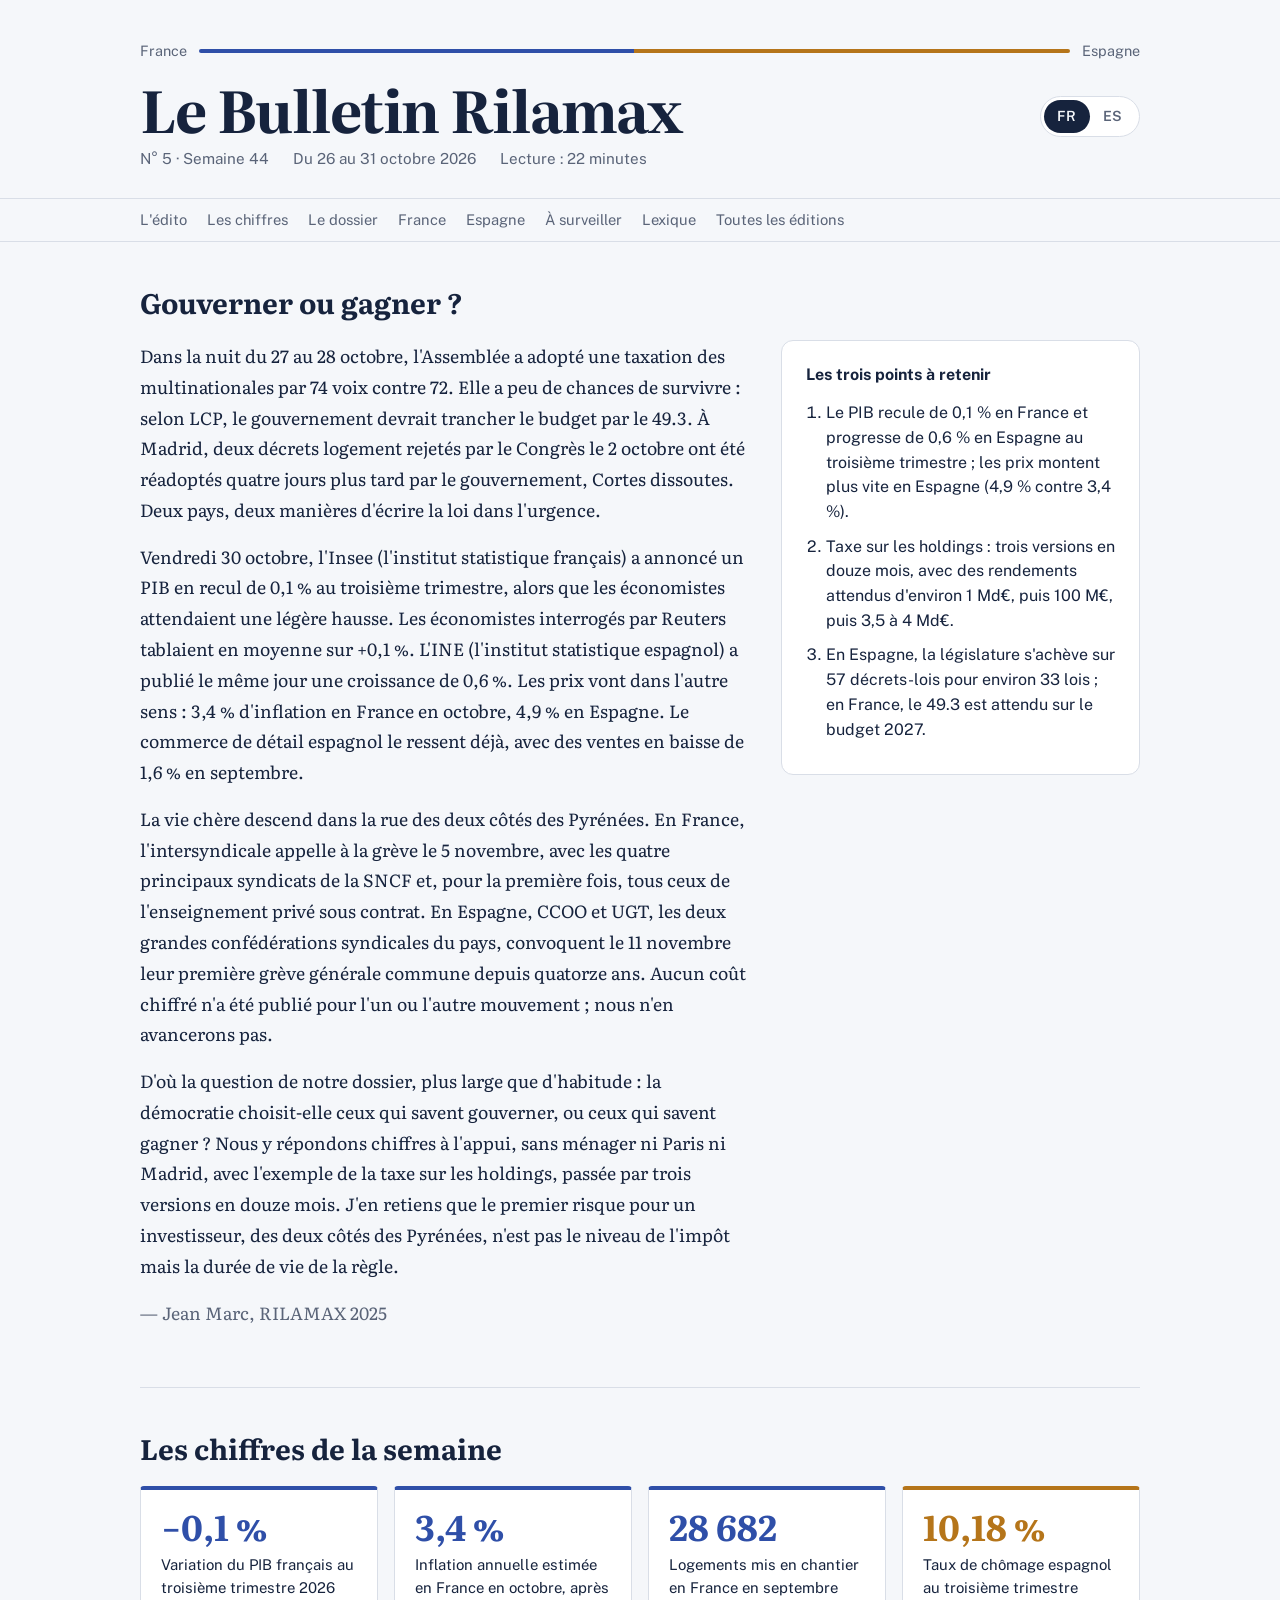
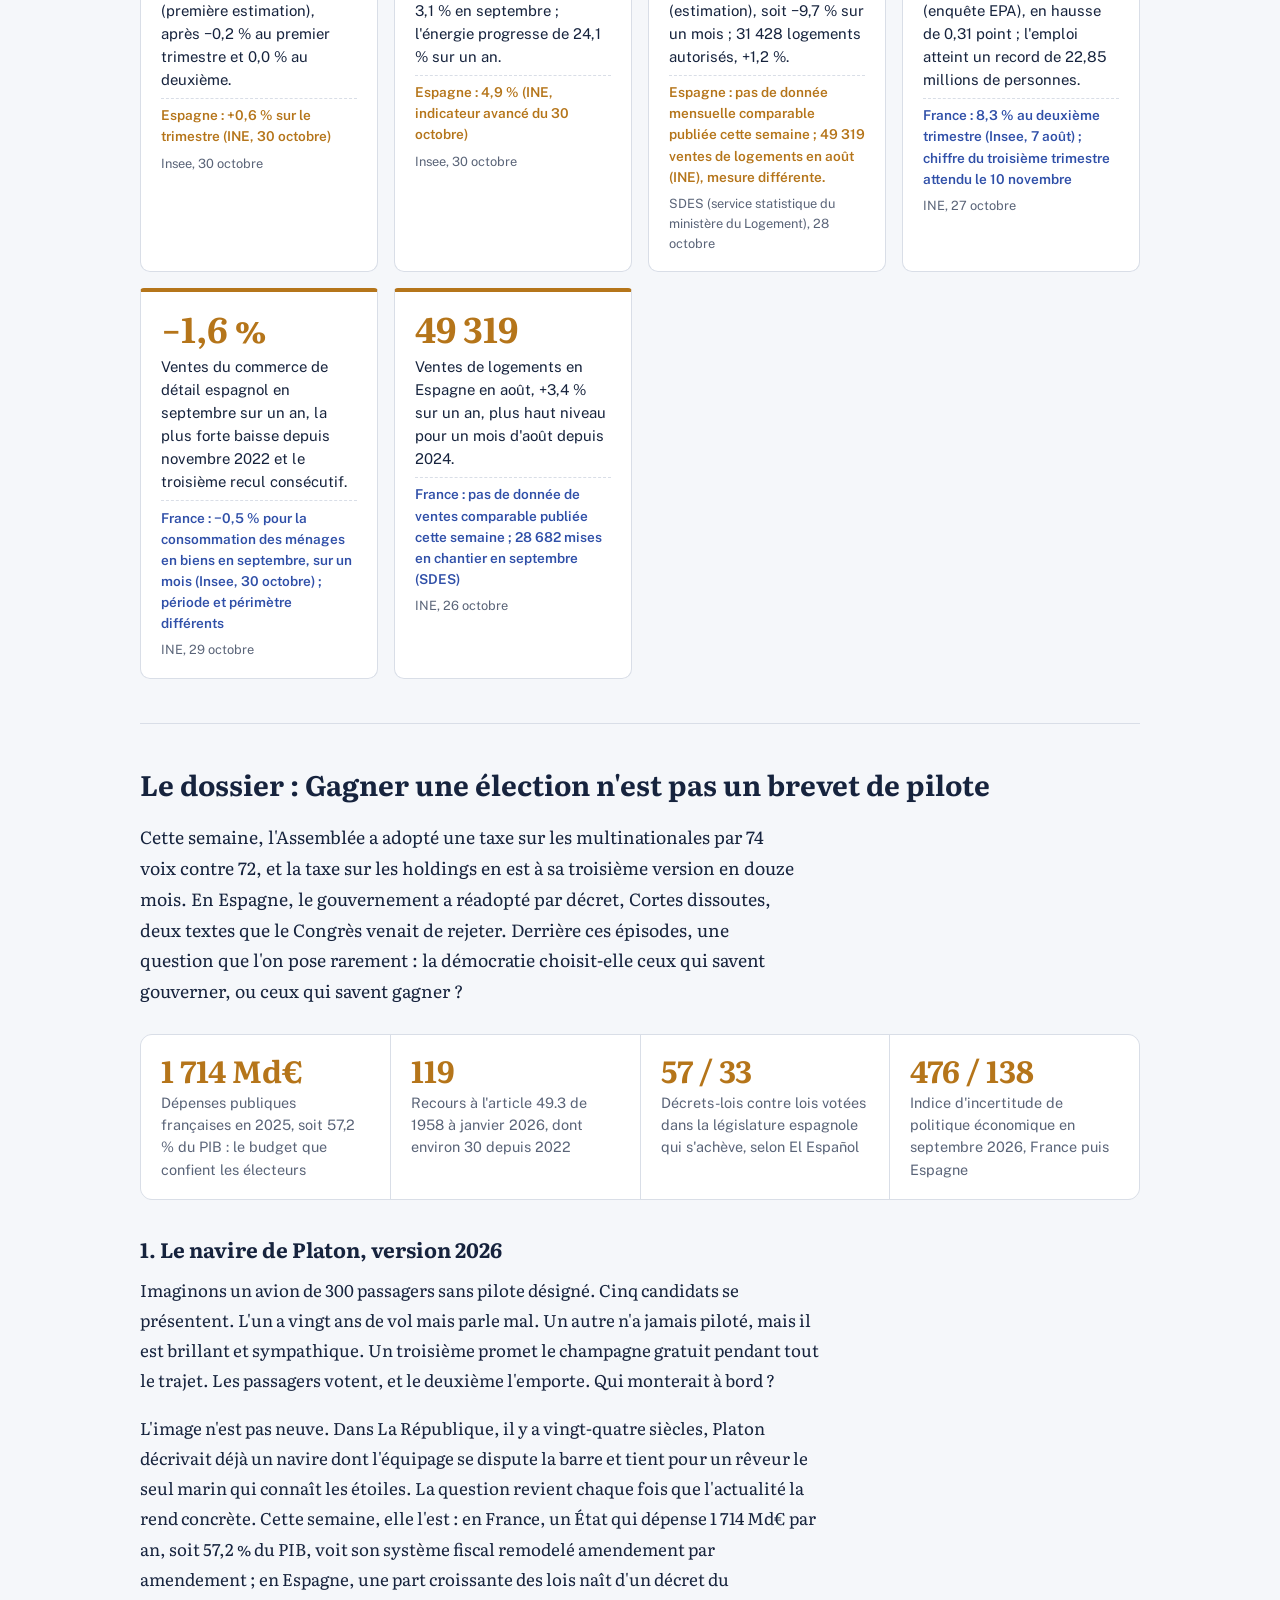
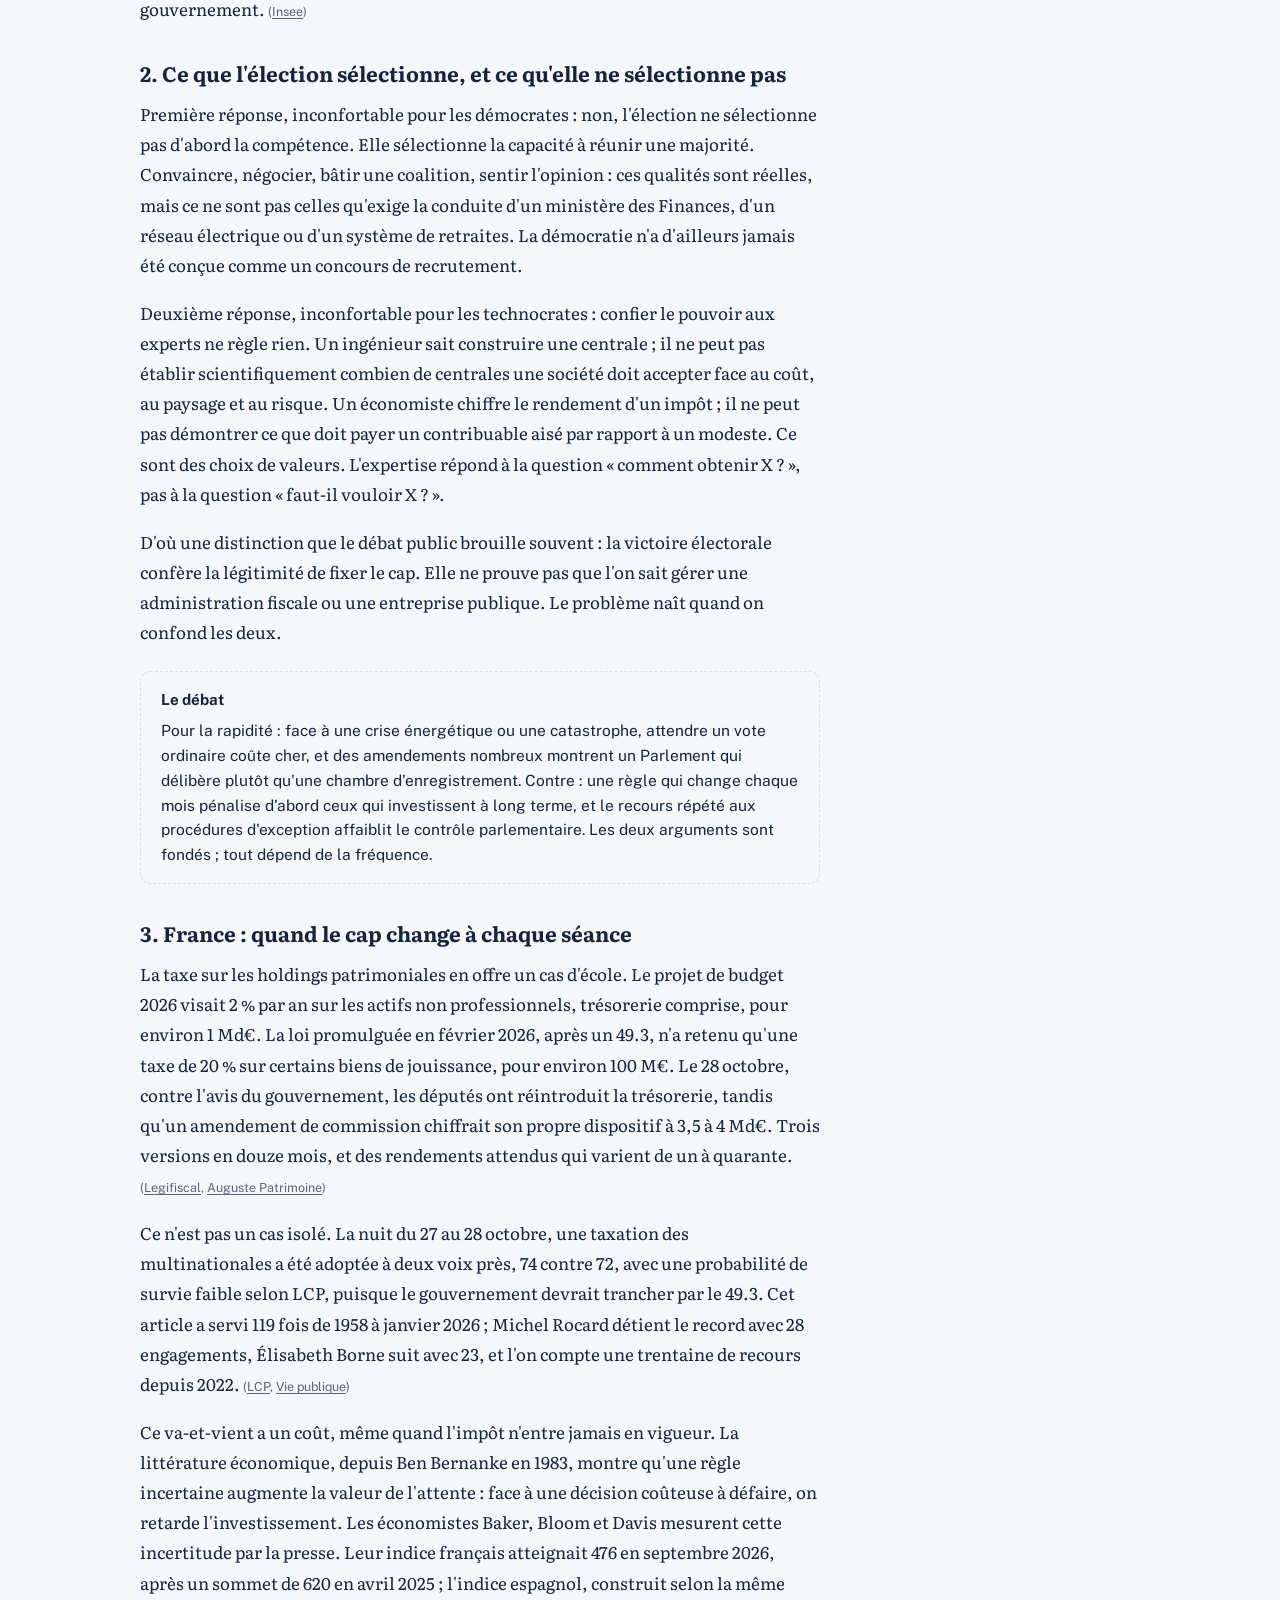
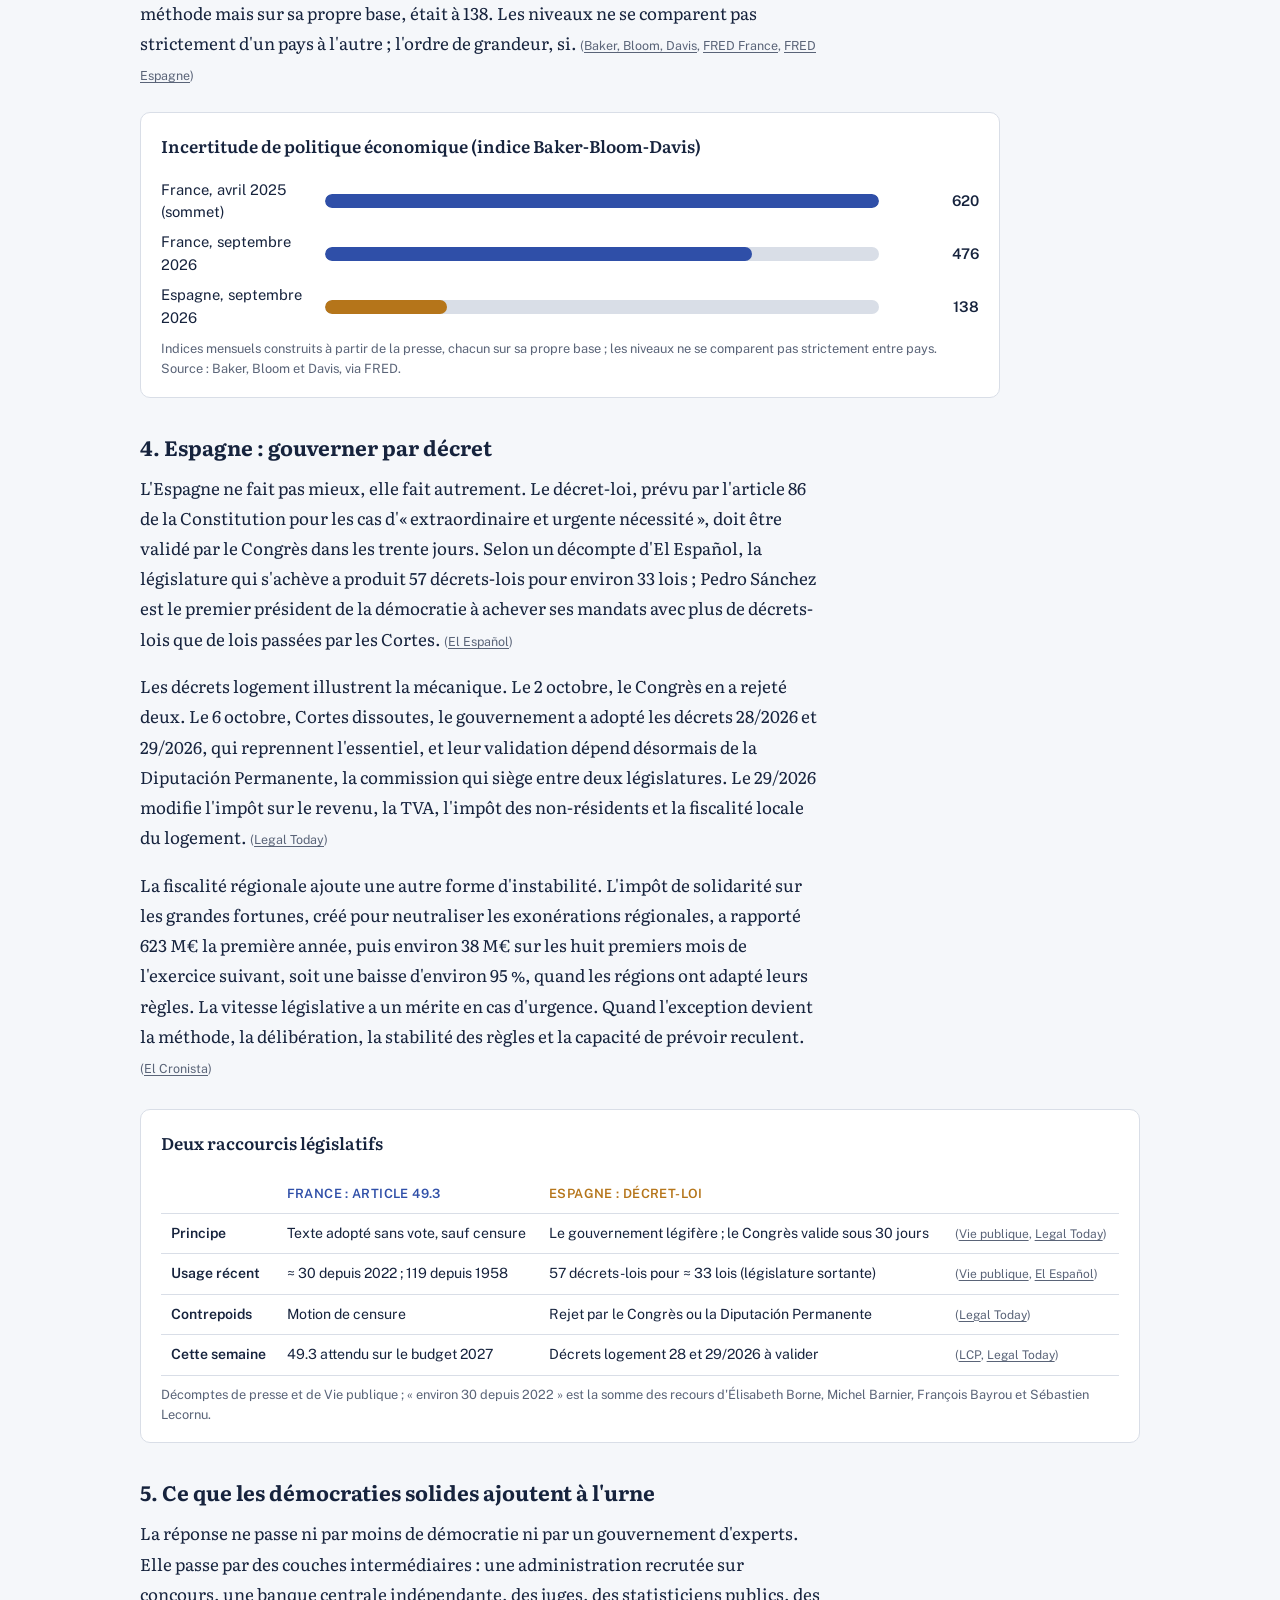
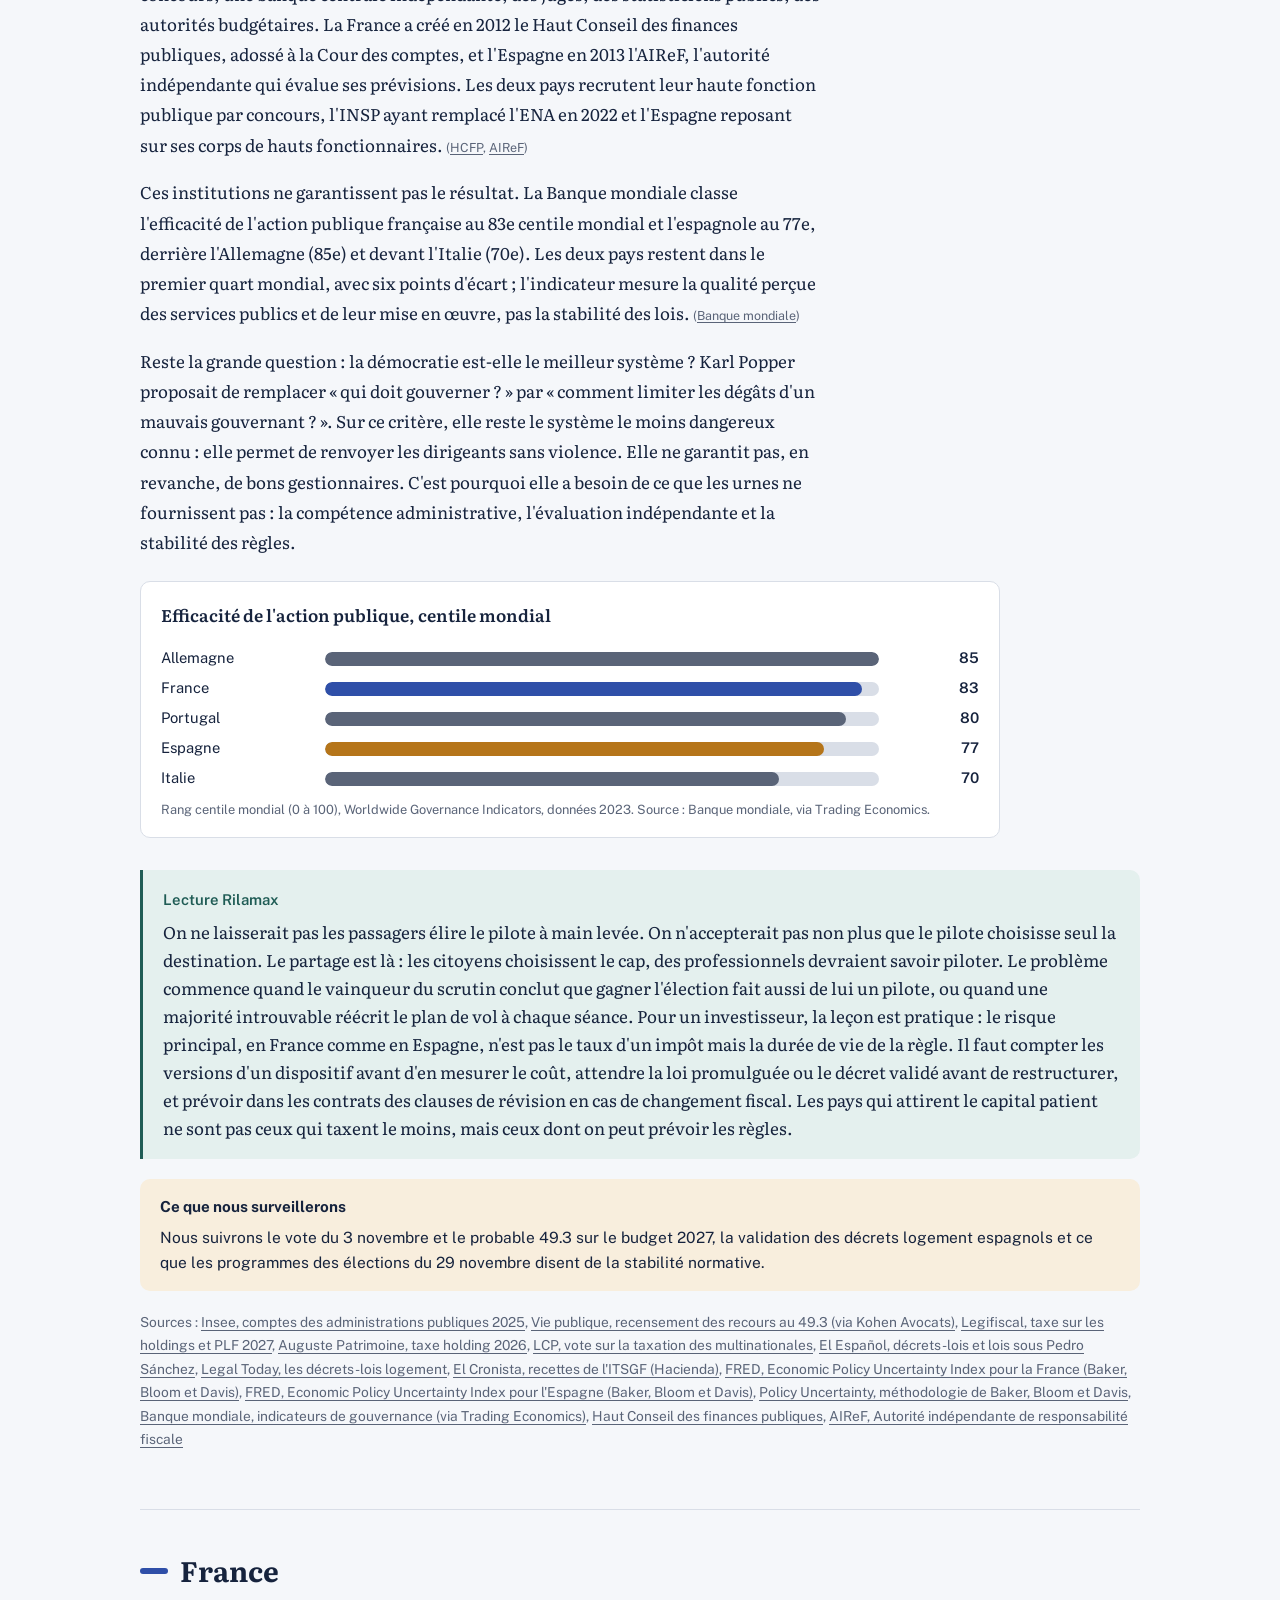
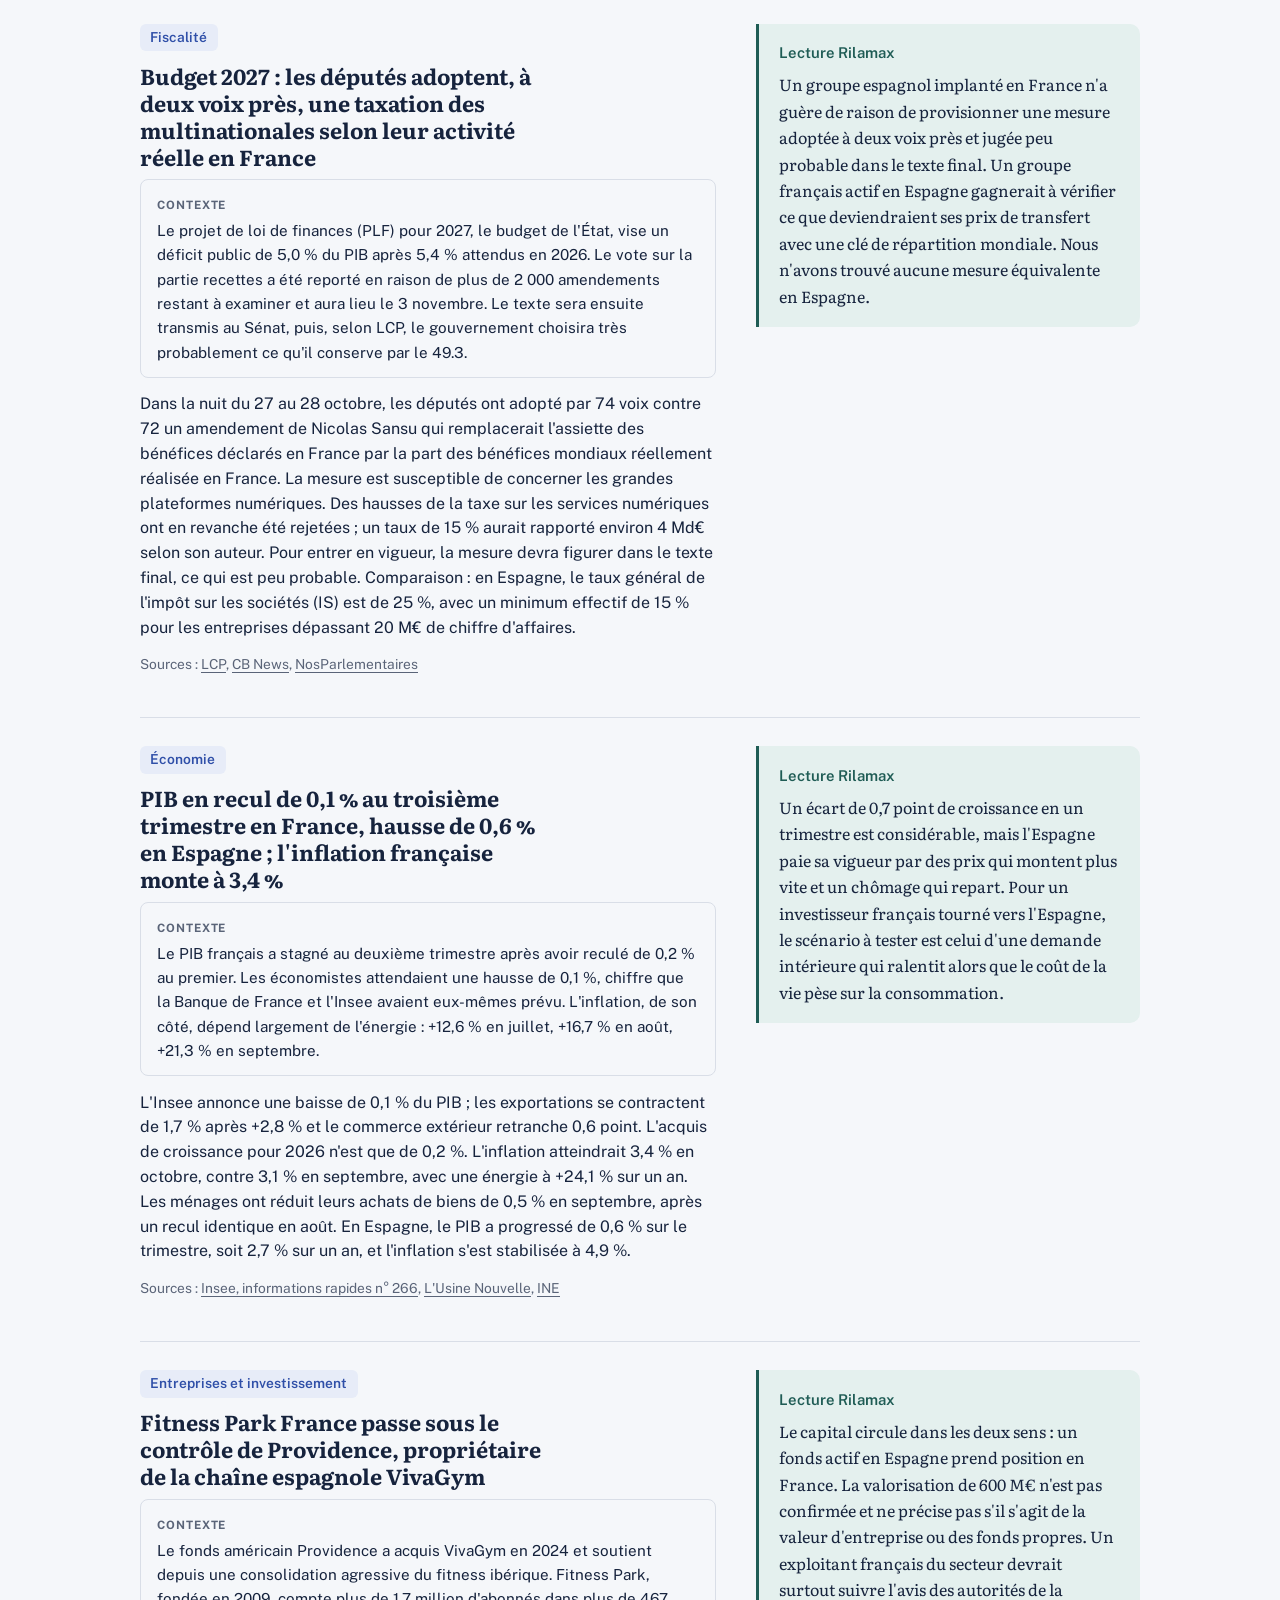
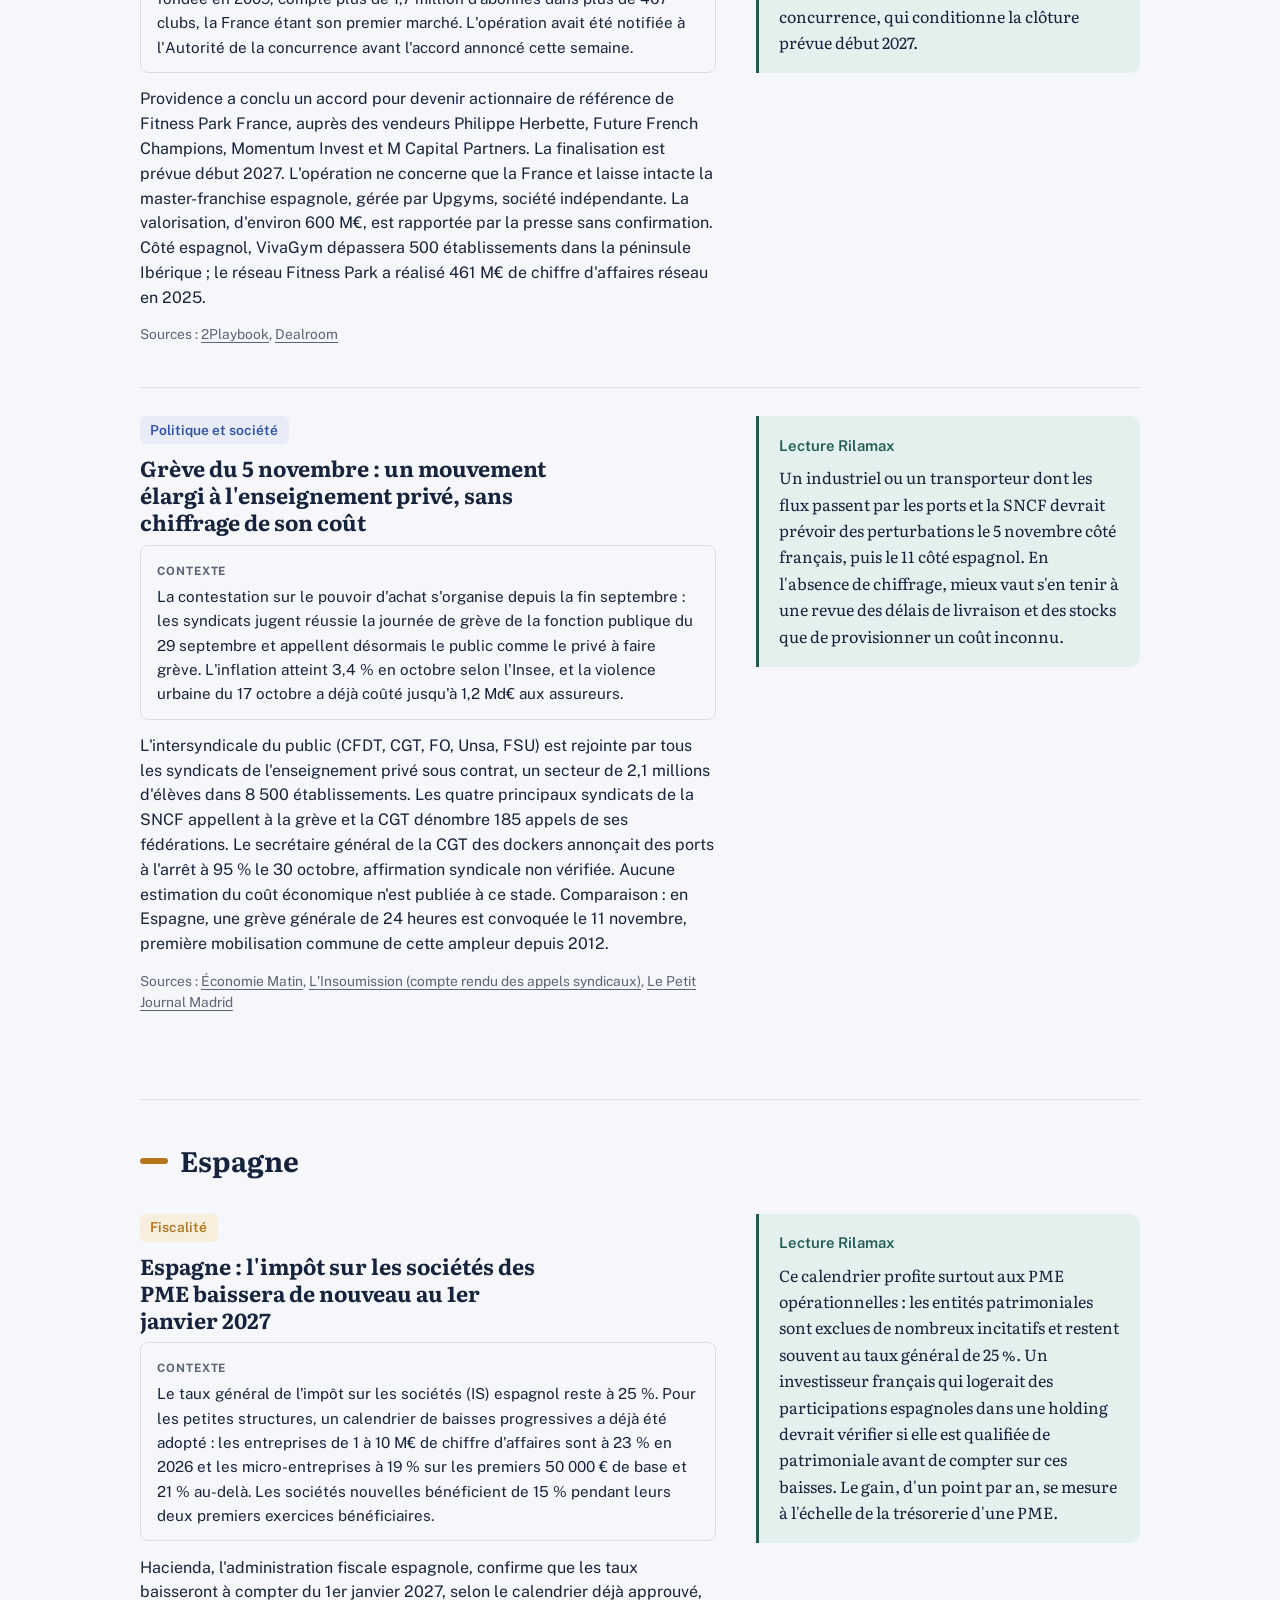
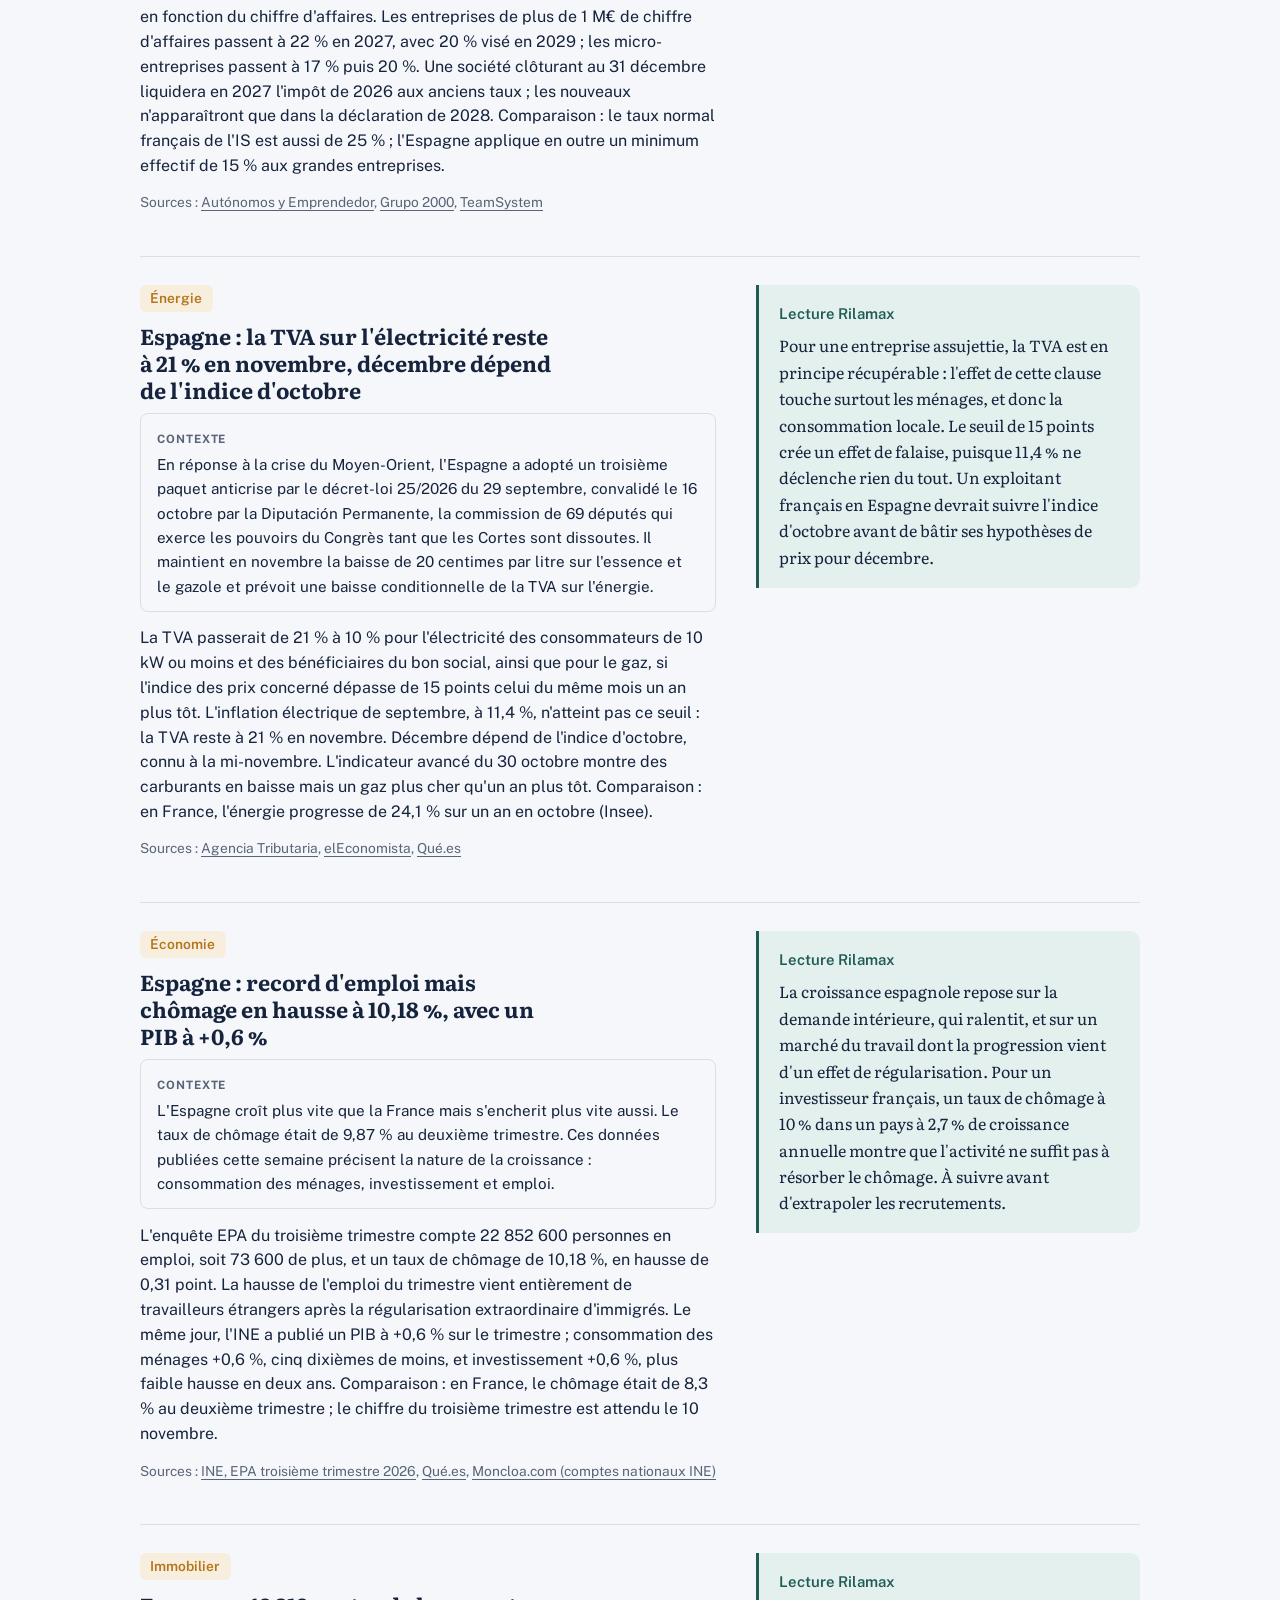
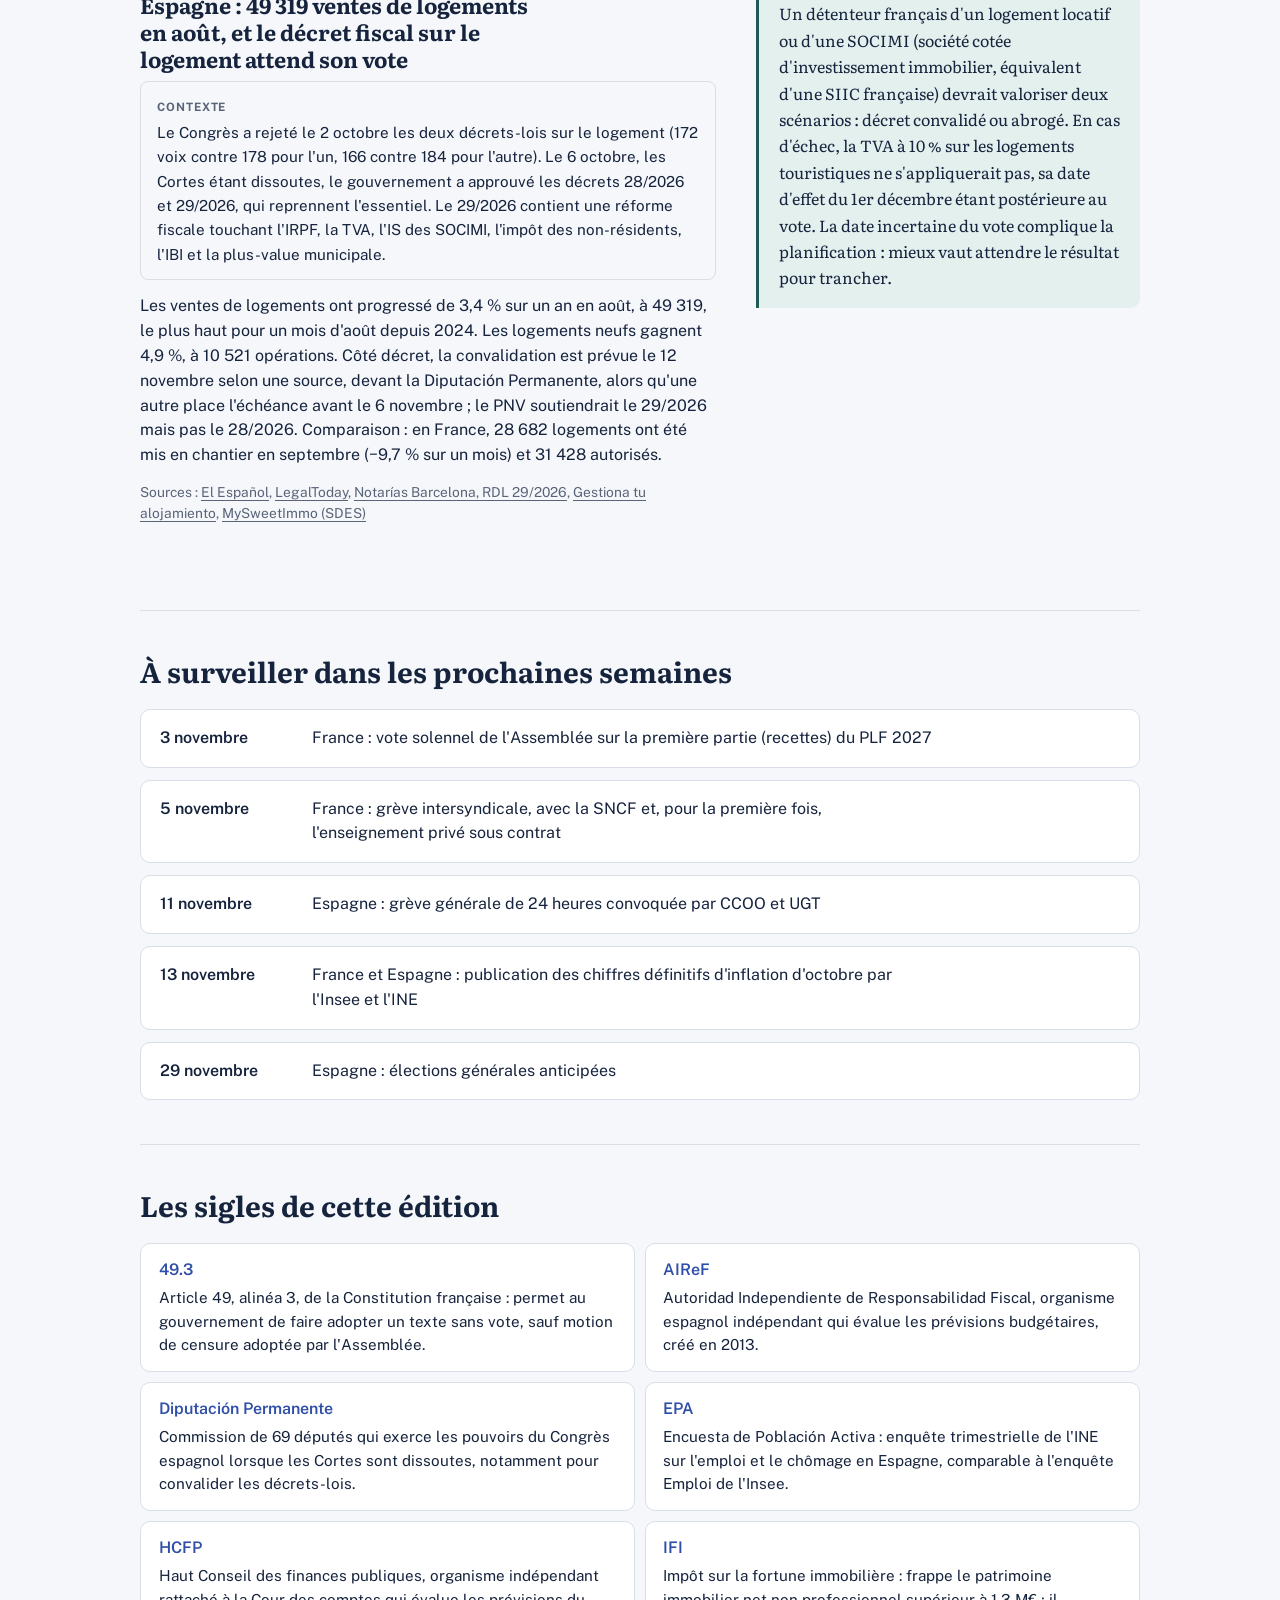
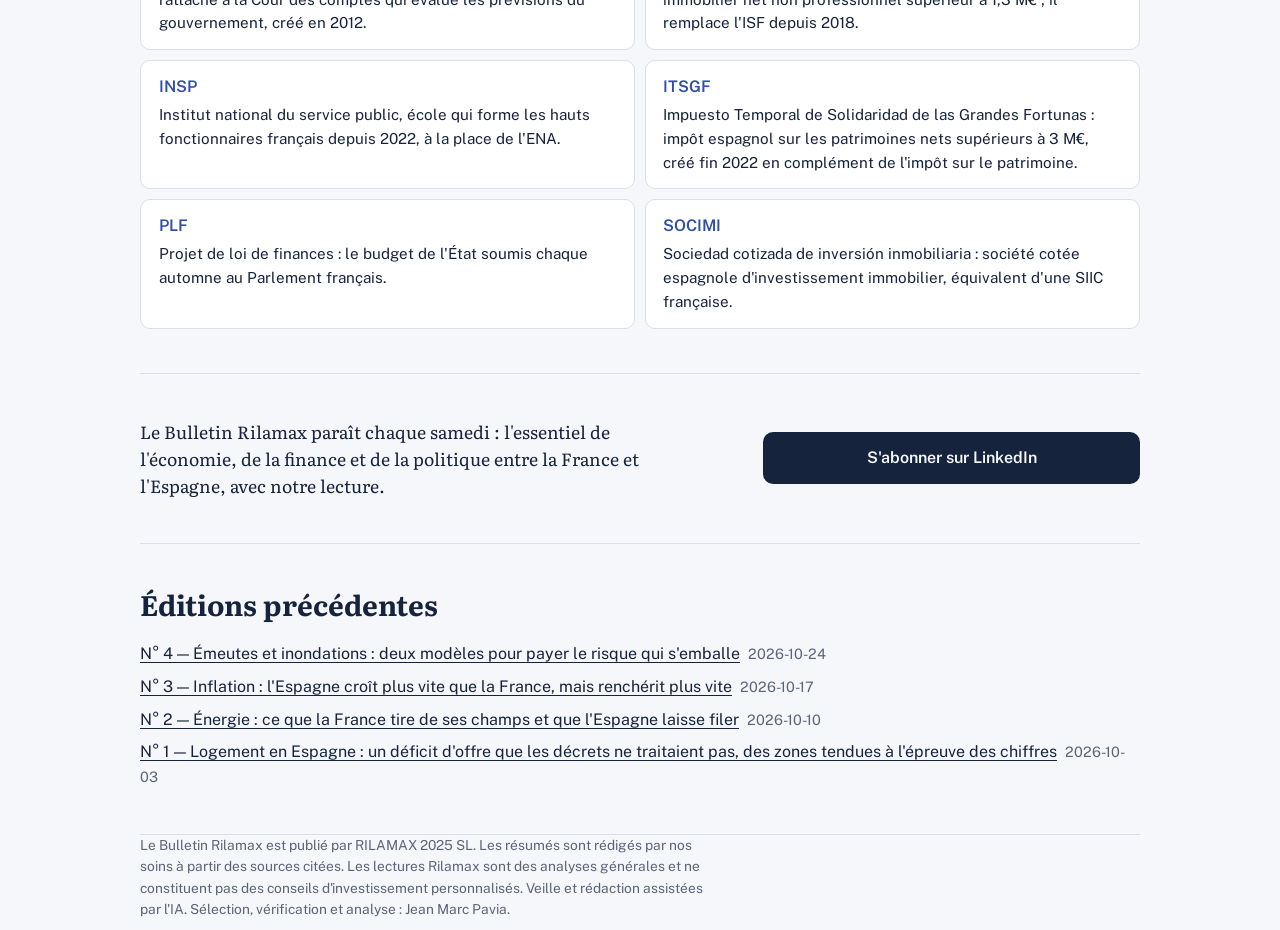
==== commit 7fa5eb66: "Bulletin Rilamax N.º 5 (semana 44)" ====
--- a/site/index.html
+++ b/site/index.html
@@ -4,11 +4,11 @@
 <meta charset="utf-8">
 <meta name="viewport" content="width=device-width, initial-scale=1, viewport-fit=cover">
 <title>Le Bulletin Rilamax — N° 5</title>
-<meta name="description" content="Holdings et patrimoine : la France retouche sans cesse, l&#39;Espagne a laissé ses régions trancher">
+<meta name="description" content="Gagner une élection n&#39;est pas un brevet de pilote">
 <meta property="og:type" content="article">
 <meta property="og:site_name" content="Le Bulletin Rilamax">
-<meta property="og:title" content="Le Bulletin Rilamax N° 5 · Holdings et patrimoine : la France retouche sans cesse, l&#39;Espagne a laissé ses régions trancher">
-<meta property="og:description" content="Mercredi 28 octobre, l&#39;Assemblée a adopté, contre l&#39;avis du gouvernement, une taxe de 2 % sur la trésorerie des holdings familiales. C&#39;est la troisième version du dispositif en douze mois. En Espagne, l&#39;impôt censé neutraliser les écarts régionaux sur la fortune a vu son produit s&#39;effondrer dès sa deuxième année.">
+<meta property="og:title" content="Le Bulletin Rilamax N° 5 · Gagner une élection n&#39;est pas un brevet de pilote">
+<meta property="og:description" content="Cette semaine, l&#39;Assemblée a adopté une taxe sur les multinationales par 74 voix contre 72, et la taxe sur les holdings en est à sa troisième version en douze mois. En Espagne, le gouvernement a réadopté par décret, Cortes dissoutes, deux textes que le Congrès venait de rejeter. Derrière ces épisodes, une question que l&#39;on pose rarement : la démocratie choisit-elle ceux qui savent gouverner, ou ceux qui savent gagner ?">
 <meta property="og:image" content="https://bulletin.rilamax.com/portada.png">
 <meta property="og:url" content="https://bulletin.rilamax.com/ediciones/2026-10-31/">
 <meta name="twitter:card" content="summary_large_image">
@@ -259,15 +259,15 @@
 
 <main class="wrap">
   <section id="fr-edito">
-    <h2>La France cale, l&#39;Espagne résiste, le budget s&#39;écrit par amendements</h2>
+    <h2>Gouverner ou gagner ?</h2>
     <div class="edito">
       <div class="body">
-        <p>Vendredi 30 octobre, l&#39;Insee (l&#39;institut statistique français) a annoncé un PIB en recul de 0,1 % au troisième trimestre, alors que les économistes attendaient une légère hausse. &lt;cite index=&#34;111-3&#34;&gt;Les économistes interrogés par Reuters tablaient en moyenne sur +0,1 %.&lt;/cite&gt; &lt;cite index=&#34;104-1&#34;&gt;L&#39;INE (l&#39;institut statistique espagnol) a publié le même jour une croissance de 0,6 %.&lt;/cite&gt; Les prix vont dans l&#39;autre sens : &lt;cite index=&#34;32-5&#34;&gt;3,4 % d&#39;inflation en France en octobre&lt;/cite&gt;, &lt;cite index=&#34;38-1&#34;&gt;4,9 % en Espagne&lt;/cite&gt;. Le commerce de détail espagnol le ressent déjà, avec des ventes en baisse de 1,6 % en septembre.</p><p>La vie chère descend dans la rue des deux côtés des Pyrénées. En France, l&#39;intersyndicale appelle à la grève le 5 novembre, &lt;cite index=&#34;131-3&#34;&gt;avec les quatre principaux syndicats de la SNCF&lt;/cite&gt; et, &lt;cite index=&#34;129-4&#34;&gt;pour la première fois, tous ceux de l&#39;enseignement privé sous contrat&lt;/cite&gt;. En Espagne, CCOO et UGT, les deux grandes confédérations syndicales du pays, convoquent le 11 novembre &lt;cite index=&#34;91-2&#34;&gt;leur première grève générale commune depuis quatorze ans&lt;/cite&gt;. Aucun coût chiffré n&#39;a été publié pour l&#39;un ou l&#39;autre mouvement ; nous n&#39;en avancerons pas.</p><p>À l&#39;Assemblée, le budget 2027 continue de s&#39;écrire par amendements. &lt;cite index=&#34;57-2&#34;&gt;Les députés ont adopté mardi 27 octobre une imposition des multinationales sur l&#39;activité réelle en France&lt;/cite&gt;, puis, mercredi, &lt;cite index=&#34;69-3,69-6&#34;&gt;une taxe sur les holdings étendue à la trésorerie, contre l&#39;avis du gouvernement&lt;/cite&gt;. Rien n&#39;est acquis : &lt;cite index=&#34;1-4&#34;&gt;le vote sur les recettes est fixé au 3 novembre&lt;/cite&gt; et, selon LCP, le gouvernement recourra très probablement à l&#39;article 49.3 de la Constitution, procédure qui permet d&#39;adopter un texte sans vote, sauf motion de censure.</p><p>Notre dossier met la taxe sur les holdings en regard de l&#39;impôt espagnol sur les grandes fortunes. &lt;cite index=&#34;170-9&#34;&gt;Le produit de ce dernier a chuté d&#39;environ 95 % dès l&#39;année suivant son lancement&lt;/cite&gt;, quand les régions ont adapté leurs règles. L&#39;épisode vaut d&#39;être lu avant de juger le dispositif français. J&#39;en retiens que le rendement d&#39;un impôt patrimonial dépend de sa conception, bien plus que de son taux affiché.</p>
+        <p>Dans la nuit du 27 au 28 octobre, l&#39;Assemblée a adopté une taxation des multinationales par 74 voix contre 72. Elle a peu de chances de survivre : selon LCP, le gouvernement devrait trancher le budget par le 49.3. À Madrid, deux décrets logement rejetés par le Congrès le 2 octobre ont été réadoptés quatre jours plus tard par le gouvernement, Cortes dissoutes. Deux pays, deux manières d&#39;écrire la loi dans l&#39;urgence.</p><p>Vendredi 30 octobre, l&#39;Insee (l&#39;institut statistique français) a annoncé un PIB en recul de 0,1 % au troisième trimestre, alors que les économistes attendaient une légère hausse. Les économistes interrogés par Reuters tablaient en moyenne sur +0,1 %. L&#39;INE (l&#39;institut statistique espagnol) a publié le même jour une croissance de 0,6 %. Les prix vont dans l&#39;autre sens : 3,4 % d&#39;inflation en France en octobre, 4,9 % en Espagne. Le commerce de détail espagnol le ressent déjà, avec des ventes en baisse de 1,6 % en septembre.</p><p>La vie chère descend dans la rue des deux côtés des Pyrénées. En France, l&#39;intersyndicale appelle à la grève le 5 novembre, avec les quatre principaux syndicats de la SNCF et, pour la première fois, tous ceux de l&#39;enseignement privé sous contrat. En Espagne, CCOO et UGT, les deux grandes confédérations syndicales du pays, convoquent le 11 novembre leur première grève générale commune depuis quatorze ans. Aucun coût chiffré n&#39;a été publié pour l&#39;un ou l&#39;autre mouvement ; nous n&#39;en avancerons pas.</p><p>D&#39;où la question de notre dossier, plus large que d&#39;habitude : la démocratie choisit-elle ceux qui savent gouverner, ou ceux qui savent gagner ? Nous y répondons chiffres à l&#39;appui, sans ménager ni Paris ni Madrid, avec l&#39;exemple de la taxe sur les holdings, passée par trois versions en douze mois. J&#39;en retiens que le premier risque pour un investisseur, des deux côtés des Pyrénées, n&#39;est pas le niveau de l&#39;impôt mais la durée de vie de la règle.</p>
         <p class="sign">— Jean Marc, RILAMAX 2025</p>
       </div>
       <aside class="keys">
         <h3>Les trois points à retenir</h3>
-        <ol><li>Le PIB recule de 0,1 % en France et progresse de 0,6 % en Espagne au troisième trimestre ; les prix montent plus vite en Espagne (4,9 % contre 3,4 %).</li><li>Le budget 2027 s&#39;écrit par amendements, dont une taxe de 2 % sur la trésorerie des holdings, tous fragiles avant le vote du 3 novembre.</li><li>Grève en France le 5 novembre, grève générale en Espagne le 11 : deux mobilisations sur le pouvoir d&#39;achat, sans coût chiffré à ce jour.</li></ol>
+        <ol><li>Le PIB recule de 0,1 % en France et progresse de 0,6 % en Espagne au troisième trimestre ; les prix montent plus vite en Espagne (4,9 % contre 3,4 %).</li><li>Taxe sur les holdings : trois versions en douze mois, avec des rendements attendus d&#39;environ 1 Md€, puis 100 M€, puis 3,5 à 4 Md€.</li><li>En Espagne, la législature s&#39;achève sur 57 décrets-lois pour environ 33 lois ; en France, le 49.3 est attendu sur le budget 2027.</li></ol>
       </aside>
     </div>
   </section>
@@ -281,64 +281,71 @@
 
   
   <section id="fr-dossier" class="dossier">
-    <h2>Le dossier : Holdings et patrimoine : la France retouche sans cesse, l&#39;Espagne a laissé ses régions trancher</h2>
-    <p class="intro">Mercredi 28 octobre, l&#39;Assemblée a adopté, contre l&#39;avis du gouvernement, une taxe de 2 % sur la trésorerie des holdings familiales. C&#39;est la troisième version du dispositif en douze mois. En Espagne, l&#39;impôt censé neutraliser les écarts régionaux sur la fortune a vu son produit s&#39;effondrer dès sa deuxième année.</p>
-    <div class="dfigs"><div><strong>2,33 Md€</strong><span>Recettes de l&#39;IFI en 2025 (+8 %), auprès de 193 600 foyers</span></div><div><strong>100 M€</strong><span>Rendement attendu de la taxe sur les holdings adoptée en 2026, contre environ 1 Md€ prévu au départ</span></div><div><strong>623 M€</strong><span>Produit du premier exercice de l&#39;impôt espagnol de solidarité sur les grandes fortunes, dont 555 M€ à Madrid</span></div><div><strong>−95 %</strong><span>Baisse du produit de cet impôt l&#39;année suivante (environ 38 M€ sur huit mois)</span></div></div>
+    <h2>Le dossier : Gagner une élection n&#39;est pas un brevet de pilote</h2>
+    <p class="intro">Cette semaine, l&#39;Assemblée a adopté une taxe sur les multinationales par 74 voix contre 72, et la taxe sur les holdings en est à sa troisième version en douze mois. En Espagne, le gouvernement a réadopté par décret, Cortes dissoutes, deux textes que le Congrès venait de rejeter. Derrière ces épisodes, une question que l&#39;on pose rarement : la démocratie choisit-elle ceux qui savent gouverner, ou ceux qui savent gagner ?</p>
+    <div class="dfigs"><div><strong>1 714 Md€</strong><span>Dépenses publiques françaises en 2025, soit 57,2 % du PIB : le budget que confient les électeurs</span></div><div><strong>119</strong><span>Recours à l&#39;article 49.3 de 1958 à janvier 2026, dont environ 30 depuis 2022</span></div><div><strong>57 / 33</strong><span>Décrets-lois contre lois votées dans la législature espagnole qui s&#39;achève, selon El Español</span></div><div><strong>476 / 138</strong><span>Indice d&#39;incertitude de politique économique en septembre 2026, France puis Espagne</span></div></div>
     <div class="longform">
       
         
-        <h3>1. Un impôt sur la fortune réduit à l&#39;immobilier, des holdings restées en dehors</h3>
-        <p>&lt;cite index=&#34;180-4&#34;&gt;L&#39;impôt sur la fortune immobilière (IFI), créé en 2018 à la place de l&#39;ISF, frappe les foyers dont le patrimoine immobilier net non professionnel dépasse 1,3 M€.&lt;/cite&gt; &lt;cite index=&#34;180-5&#34;&gt;Son barème n&#39;a pas changé depuis l&#39;origine et monte à 1,50 % au-delà de 10 M€.&lt;/cite&gt; &lt;cite index=&#34;180-7&#34;&gt;En 2025, l&#39;IFI a rapporté 2,332 Md€, soit 8 % de plus qu&#39;en 2024&lt;/cite&gt;, selon la DGFiP (la direction générale des finances publiques, l&#39;administration fiscale), auprès de &lt;cite index=&#34;176-1&#34;&gt;193 600 foyers contre 186 100 un an plus tôt&lt;/cite&gt;. &lt;cite index=&#34;180-9&#34;&gt;Cela ne représente que 0,5 % des recettes fiscales nettes de l&#39;État.&lt;/cite&gt; &lt;cite index=&#34;178-7&#34;&gt;Le gel du barème élargit chaque année l&#39;assiette avec la hausse des prix immobiliers.&lt;/cite&gt;</p><p>Ce périmètre laisse de côté le patrimoine financier, &lt;cite index=&#34;301-1&#34;&gt;notamment la trésorerie où s&#39;accumulent les dividendes remontés des filiales&lt;/cite&gt;. &lt;cite index=&#34;64-9&#34;&gt;Le projet de budget 2026 voulait taxer à 2 % par an l&#39;ensemble des actifs non professionnels des holdings patrimoniales, trésorerie comprise&lt;/cite&gt;, &lt;cite index=&#34;300-4&#34;&gt;pour un rendement estimé à 1 Md€ et environ 10 000 holdings visées&lt;/cite&gt;. &lt;cite index=&#34;257-1&#34;&gt;La loi de finances a été promulguée le 19 février 2026 après un recours au 49.3&lt;/cite&gt; et a retenu un autre dispositif : &lt;cite index=&#34;186-1&#34;&gt;une taxe annuelle de 20 % sur certains biens de jouissance logés en société, comme les yachts ou les logements occupés gratuitement par la famille&lt;/cite&gt;. &lt;cite index=&#34;299-9&#34;&gt;Le rendement est tombé à environ 100 M€.&lt;/cite&gt; &lt;cite index=&#34;64-11&#34;&gt;La première imposition porte sur les exercices clos à compter du 31 décembre 2026.&lt;/cite&gt;</p>
-        
-        
-        
-      
-        
-        <h3>2. Le budget 2027 rouvre le dossier</h3>
-        <p>&lt;cite index=&#34;301-2&#34;&gt;L&#39;amendement I-3807 de Jean-Paul Mattei (groupe Les Démocrates) a été adopté le mercredi 28 octobre.&lt;/cite&gt; &lt;cite index=&#34;64-5&#34;&gt;Il étendrait la taxe aux liquidités et placements financiers « qui dorment » dans les holdings, au taux de 2 %&lt;/cite&gt;, &lt;cite index=&#34;301-2&#34;&gt;pour les exercices clos à compter du 31 décembre 2027&lt;/cite&gt;. &lt;cite index=&#34;69-6&#34;&gt;Le gouvernement avait émis un avis défavorable.&lt;/cite&gt; En commission, un amendement de Charles de Courson (groupe Liot) créait déjà &lt;cite index=&#34;305-3&#34;&gt;une taxe annuelle de 2 % sur la valeur nette des titres de placement&lt;/cite&gt;, dont &lt;cite index=&#34;304-5&#34;&gt;ses auteurs attendent 3,5 à 4 Md€&lt;/cite&gt;.</p><p>Ces votes ont une portée limitée. &lt;cite index=&#34;2-1&#34;&gt;La commission des finances a rejeté la partie recettes à la quasi-unanimité le 9 octobre&lt;/cite&gt; et &lt;cite index=&#34;1-4&#34;&gt;le vote solennel en séance se tiendra le 3 novembre&lt;/cite&gt;. &lt;cite index=&#34;56-10&#34;&gt;Le gouvernement peut en outre recourir au 49.3 et ne retenir qu&#39;une partie des amendements adoptés.&lt;/cite&gt; Une mesure votée contre son avis part donc avec peu de chances de survivre, ce que confirme le sort annoncé d&#39;une autre mesure fiscale adoptée la veille.</p>
-        
-<figure class="chart" aria-label="Rendement attendu de la taxe sur les holdings selon la version : environ 1 000 M€ au projet 2026, 100 M€ dans la loi, 3 500 à 4 000 M€ pour un amendement de commission 2027">
-  
-  <div class="bar-row"><span class="lbl">Projet 2026 (2 %, trésorerie incluse)</span><span class="bar"><span class="fill w29 c-es"></span></span><span class="val">≈ 1 000</span></div><div class="bar-row"><span class="lbl">Loi 2026 (20 %, biens de jouissance)</span><span class="bar"><span class="fill w3 c-es"></span></span><span class="val">≈ 100</span></div><div class="bar-row"><span class="lbl">Amendement commission 2027 (estimation des auteurs)</span><span class="bar"><span class="fill w100 c-es"></span></span><span class="val">3 500 à 4 000</span></div>
-  <figcaption>France, 2025-2026, en M€, estimations. Sources : Auguste Patrimoine, Legifiscal, Max Compta.</figcaption>
+        <h3>1. Le navire de Platon, version 2026</h3>
+        <p>Imaginons un avion de 300 passagers sans pilote désigné. Cinq candidats se présentent. L&#39;un a vingt ans de vol mais parle mal. Un autre n&#39;a jamais piloté, mais il est brillant et sympathique. Un troisième promet le champagne gratuit pendant tout le trajet. Les passagers votent, et le deuxième l&#39;emporte. Qui monterait à bord ?</p><p>L&#39;image n&#39;est pas neuve. Dans La République, il y a vingt-quatre siècles, Platon décrivait déjà un navire dont l&#39;équipage se dispute la barre et tient pour un rêveur le seul marin qui connaît les étoiles. La question revient chaque fois que l&#39;actualité la rend concrète. Cette semaine, elle l&#39;est : en France, un État qui dépense 1 714 Md€ par an, soit 57,2 % du PIB, voit son système fiscal remodelé amendement par amendement ; en Espagne, une part croissante des lois naît d&#39;un décret du gouvernement. <span class="cite">(<a href="https://www.insee.fr/fr/statistiques/8956575" target="_blank" rel="noopener" title="Insee, comptes des administrations publiques 2025">Insee</a>)</span></p>
+        
+        
+        
+      
+        
+        <h3>2. Ce que l&#39;élection sélectionne, et ce qu&#39;elle ne sélectionne pas</h3>
+        <p>Première réponse, inconfortable pour les démocrates : non, l&#39;élection ne sélectionne pas d&#39;abord la compétence. Elle sélectionne la capacité à réunir une majorité. Convaincre, négocier, bâtir une coalition, sentir l&#39;opinion : ces qualités sont réelles, mais ce ne sont pas celles qu&#39;exige la conduite d&#39;un ministère des Finances, d&#39;un réseau électrique ou d&#39;un système de retraites. La démocratie n&#39;a d&#39;ailleurs jamais été conçue comme un concours de recrutement.</p><p>Deuxième réponse, inconfortable pour les technocrates : confier le pouvoir aux experts ne règle rien. Un ingénieur sait construire une centrale ; il ne peut pas établir scientifiquement combien de centrales une société doit accepter face au coût, au paysage et au risque. Un économiste chiffre le rendement d&#39;un impôt ; il ne peut pas démontrer ce que doit payer un contribuable aisé par rapport à un modeste. Ce sont des choix de valeurs. L&#39;expertise répond à la question « comment obtenir X ? », pas à la question « faut-il vouloir X ? ».</p><p>D&#39;où une distinction que le débat public brouille souvent : la victoire électorale confère la légitimité de fixer le cap. Elle ne prouve pas que l&#39;on sait gérer une administration fiscale ou une entreprise publique. Le problème naît quand on confond les deux.</p>
+        
+        
+        
+        <div class="debate"><h4>Le débat</h4><p>Pour la rapidité : face à une crise énergétique ou une catastrophe, attendre un vote ordinaire coûte cher, et des amendements nombreux montrent un Parlement qui délibère plutôt qu&#39;une chambre d&#39;enregistrement. Contre : une règle qui change chaque mois pénalise d&#39;abord ceux qui investissent à long terme, et le recours répété aux procédures d&#39;exception affaiblit le contrôle parlementaire. Les deux arguments sont fondés ; tout dépend de la fréquence.</p></div>
+        
+      
+        
+        <h3>3. France : quand le cap change à chaque séance</h3>
+        <p>La taxe sur les holdings patrimoniales en offre un cas d&#39;école. Le projet de budget 2026 visait 2 % par an sur les actifs non professionnels, trésorerie comprise, pour environ 1 Md€. La loi promulguée en février 2026, après un 49.3, n&#39;a retenu qu&#39;une taxe de 20 % sur certains biens de jouissance, pour environ 100 M€. Le 28 octobre, contre l&#39;avis du gouvernement, les députés ont réintroduit la trésorerie, tandis qu&#39;un amendement de commission chiffrait son propre dispositif à 3,5 à 4 Md€. Trois versions en douze mois, et des rendements attendus qui varient de un à quarante. <span class="cite">(<a href="https://www.legifiscal.fr/actualites-fiscales/4709-plf-2027-taxe-holdings-deputes-veulent-entrer-tresorerie-dormante.html" target="_blank" rel="noopener" title="Legifiscal, taxe sur les holdings et PLF 2027">Legifiscal</a>, <a href="https://www.auguste-patrimoine.fr/blog/taxe-holding-2026-taux-conditions-et-actifs-vises" target="_blank" rel="noopener" title="Auguste Patrimoine, taxe holding 2026">Auguste Patrimoine</a>)</span></p><p>Ce n&#39;est pas un cas isolé. La nuit du 27 au 28 octobre, une taxation des multinationales a été adoptée à deux voix près, 74 contre 72, avec une probabilité de survie faible selon LCP, puisque le gouvernement devrait trancher par le 49.3. Cet article a servi 119 fois de 1958 à janvier 2026 ; Michel Rocard détient le record avec 28 engagements, Élisabeth Borne suit avec 23, et l&#39;on compte une trentaine de recours depuis 2022. <span class="cite">(<a href="https://lcp.fr/actualites/budget-2027-l-assemblee-vote-un-dispositif-pour-contrer-l-optimisation-fiscale-agressive" target="_blank" rel="noopener" title="LCP, vote sur la taxation des multinationales">LCP</a>, <a href="https://kohenavocats.com/49-3-cest-quoi-combien-de-fois-contester-supprimer-constitution-2027/" target="_blank" rel="noopener" title="Vie publique, recensement des recours au 49.3 (via Kohen Avocats)">Vie publique</a>)</span></p><p>Ce va-et-vient a un coût, même quand l&#39;impôt n&#39;entre jamais en vigueur. La littérature économique, depuis Ben Bernanke en 1983, montre qu&#39;une règle incertaine augmente la valeur de l&#39;attente : face à une décision coûteuse à défaire, on retarde l&#39;investissement. Les économistes Baker, Bloom et Davis mesurent cette incertitude par la presse. Leur indice français atteignait 476 en septembre 2026, après un sommet de 620 en avril 2025 ; l&#39;indice espagnol, construit selon la même méthode mais sur sa propre base, était à 138. Les niveaux ne se comparent pas strictement d&#39;un pays à l&#39;autre ; l&#39;ordre de grandeur, si. <span class="cite">(<a href="https://www.policyuncertainty.com/" target="_blank" rel="noopener" title="Policy Uncertainty, méthodologie de Baker, Bloom et Davis">Baker, Bloom, Davis</a>, <a href="https://fred.stlouisfed.org/series/FREUINDXM" target="_blank" rel="noopener" title="FRED, Economic Policy Uncertainty Index pour la France (Baker, Bloom et Davis)">FRED France</a>, <a href="https://fred.stlouisfed.org/series/SPEPUINDXM" target="_blank" rel="noopener" title="FRED, Economic Policy Uncertainty Index pour l&#39;Espagne (Baker, Bloom et Davis)">FRED Espagne</a>)</span></p>
+        
+<figure class="chart" aria-label="Indice d&#39;incertitude de politique économique : France 620 en avril 2025, France 476 en septembre 2026, Espagne 138 en septembre 2026">
+  <p class="chart-t">Incertitude de politique économique (indice Baker-Bloom-Davis)</p>
+  <div class="bar-row"><span class="lbl">France, avril 2025 (sommet)</span><span class="bar"><span class="fill w100 c-fr"></span></span><span class="val">620</span></div><div class="bar-row"><span class="lbl">France, septembre 2026</span><span class="bar"><span class="fill w77 c-fr"></span></span><span class="val">476</span></div><div class="bar-row"><span class="lbl">Espagne, septembre 2026</span><span class="bar"><span class="fill w22 c-es"></span></span><span class="val">138</span></div>
+  <figcaption>Indices mensuels construits à partir de la presse, chacun sur sa propre base ; les niveaux ne se comparent pas strictement entre pays. Source : Baker, Bloom et Davis, via FRED.</figcaption>
 </figure>
 
         
         
-        <div class="debate"><h4>Le débat</h4><p>Pour taxer la trésorerie : &lt;cite index=&#34;301-1&#34;&gt;les dividendes remontés des filiales s&#39;accumulent dans les holdings et échappent à la taxe de 20 %&lt;/cite&gt;, et des députés soutenaient en 2025 &lt;cite index=&#34;302-5&#34;&gt;qu&#39;une taxe sur cette trésorerie pourrait la faire investir de manière productive&lt;/cite&gt;. Contre : &lt;cite index=&#34;299-8&#34;&gt;la trésorerie avait été exclue de la loi de 2026 au nom du financement des PME et ETI familiales&lt;/cite&gt;, et d&#39;autres députés estimaient que &lt;cite index=&#34;302-6&#34;&gt;taxer la trésorerie excédentaire revient à empêcher les investissements futurs&lt;/cite&gt;. Dans les deux camps, personne n&#39;a publié d&#39;estimation consolidée du produit : l&#39;évidence n&#39;est pas concluante.</p></div>
-        
-      
-        
-        <h3>3. Ce que l&#39;Espagne a mesuré avec son impôt de solidarité</h3>
-        <p>L&#39;Espagne a déjà mené l&#39;expérience. &lt;cite index=&#34;144-2&#34;&gt;L&#39;impôt temporaire de solidarité sur les grandes fortunes (ITSGF) frappe les patrimoines nets supérieurs à 3 M€&lt;/cite&gt; ; &lt;cite index=&#34;168-5&#34;&gt;il a été conçu en réaction aux bonifications régionales de l&#39;impôt sur le patrimoine à Madrid, en Andalousie et en Galice&lt;/cite&gt;. &lt;cite index=&#34;75-6&#34;&gt;Ses taux vont de 1,7 % à 3,5 % et l&#39;impôt sur le patrimoine payé s&#39;en déduit.&lt;/cite&gt; &lt;cite index=&#34;170-8&#34;&gt;Au titre du premier exercice, il a rapporté 623 M€, dont 555 M€ auprès de contribuables madrilènes.&lt;/cite&gt; &lt;cite index=&#34;167-3&#34;&gt;12 010 grands patrimoines ont payé une cotisation moyenne de 52 000 €.&lt;/cite&gt;</p><p>&lt;cite index=&#34;170-9&#34;&gt;L&#39;année suivante, le produit a baissé d&#39;environ 95 %, autour de 38 M€ sur les huit premiers mois.&lt;/cite&gt; &lt;cite index=&#34;199-3&#34;&gt;Les régions qui exonéraient à 100 % ont rendu leur bonification variable : au-dessus de 3 M€, le résident paie à sa région l&#39;équivalent de ce qui serait allé à l&#39;État.&lt;/cite&gt; Le produit n&#39;a donc pas forcément disparu ; il a changé de destinataire, et les chiffres régionaux ne figurent pas dans les sources consultées. &lt;cite index=&#34;168-6&#34;&gt;L&#39;impôt, d&#39;abord temporaire, a été prolongé&lt;/cite&gt; et, &lt;cite index=&#34;75-7&#34;&gt;au 20 octobre 2026, la réforme du financement régional qui devait le remplacer n&#39;était pas adoptée&lt;/cite&gt;.</p>
-        
-<figure class="chart" aria-label="Produit annuel de quatre impôts sur la fortune ou le patrimoine en France et en Espagne, en millions d&#39;euros">
-  
-  <div class="bar-row"><span class="lbl">IFI France, 2025</span><span class="bar"><span class="fill w100 c-es"></span></span><span class="val">≈ 2 332</span></div><div class="bar-row"><span class="lbl">ITSGF Espagne, premier exercice</span><span class="bar"><span class="fill w27 c-es"></span></span><span class="val">≈ 623</span></div><div class="bar-row"><span class="lbl">Taxe holdings France (attendu)</span><span class="bar"><span class="fill w4 c-es"></span></span><span class="val">≈ 100</span></div><div class="bar-row"><span class="lbl">ITSGF Espagne, 8 premiers mois suivants</span><span class="bar"><span class="fill w2 c-es"></span></span><span class="val">≈ 38</span></div>
-  <figcaption>France 2025 et Espagne 2023-2024, périodes différentes (voir libellés), en M€. Sources : DGFiP, Hacienda, loi de finances 2026.</figcaption>
+      
+        
+        <h3>4. Espagne : gouverner par décret</h3>
+        <p>L&#39;Espagne ne fait pas mieux, elle fait autrement. Le décret-loi, prévu par l&#39;article 86 de la Constitution pour les cas d&#39;« extraordinaire et urgente nécessité », doit être validé par le Congrès dans les trente jours. Selon un décompte d&#39;El Español, la législature qui s&#39;achève a produit 57 décrets-lois pour environ 33 lois ; Pedro Sánchez est le premier président de la démocratie à achever ses mandats avec plus de décrets-lois que de lois passées par les Cortes. <span class="cite">(<a href="https://www.elespanol.com/espana/politica/20261025/sanchez-primer-presidente-democracia-cierra-mandatos-decretos-leyes-tramitadas-cortes/1003744410164_0.html" target="_blank" rel="noopener" title="El Español, décrets-lois et lois sous Pedro Sánchez">El Español</a>)</span></p><p>Les décrets logement illustrent la mécanique. Le 2 octobre, le Congrès en a rejeté deux. Le 6 octobre, Cortes dissoutes, le gouvernement a adopté les décrets 28/2026 et 29/2026, qui reprennent l&#39;essentiel, et leur validation dépend désormais de la Diputación Permanente, la commission qui siège entre deux législatures. Le 29/2026 modifie l&#39;impôt sur le revenu, la TVA, l&#39;impôt des non-résidents et la fiscalité locale du logement. <span class="cite">(<a href="https://www.legaltoday.com/opinion/articulos-de-opinion/los-decretos-leyes-de-vivienda-derogacion-reaprobacion-y-convalidacion-en-plena-disolucion-2026-10-08/" target="_blank" rel="noopener" title="Legal Today, les décrets-lois logement">Legal Today</a>)</span></p><p>La fiscalité régionale ajoute une autre forme d&#39;instabilité. L&#39;impôt de solidarité sur les grandes fortunes, créé pour neutraliser les exonérations régionales, a rapporté 623 M€ la première année, puis environ 38 M€ sur les huit premiers mois de l&#39;exercice suivant, soit une baisse d&#39;environ 95 %, quand les régions ont adapté leurs règles. La vitesse législative a un mérite en cas d&#39;urgence. Quand l&#39;exception devient la méthode, la délibération, la stabilité des règles et la capacité de prévoir reculent. <span class="cite">(<a href="https://www.cronista.com/espana/actualidad-es/impuesto-a-las-grandes-fortunas-el-gobierno-anuncia-la-millonaria-cifra-que-recaudo-con-esta-medida/" target="_blank" rel="noopener" title="El Cronista, recettes de l&#39;ITSGF (Hacienda)">El Cronista</a>)</span></p>
+        
+        <figure class="cmp">
+  <p class="chart-t">Deux raccourcis législatifs</p>
+  <div class="cmp-wrap"><table>
+    <thead><tr><th scope="col"></th><th scope="col">France : article 49.3</th><th scope="col">Espagne : décret-loi</th><th scope="col"></th></tr></thead>
+    <tbody><tr><th scope="row">Principe</th><td>Texte adopté sans vote, sauf censure</td><td>Le gouvernement légifère ; le Congrès valide sous 30 jours</td><td class="src-cell"> <span class="cite">(<a href="https://kohenavocats.com/49-3-cest-quoi-combien-de-fois-contester-supprimer-constitution-2027/" target="_blank" rel="noopener" title="Vie publique, recensement des recours au 49.3 (via Kohen Avocats)">Vie publique</a>, <a href="https://www.legaltoday.com/opinion/articulos-de-opinion/los-decretos-leyes-de-vivienda-derogacion-reaprobacion-y-convalidacion-en-plena-disolucion-2026-10-08/" target="_blank" rel="noopener" title="Legal Today, les décrets-lois logement">Legal Today</a>)</span></td></tr><tr><th scope="row">Usage récent</th><td>≈ 30 depuis 2022 ; 119 depuis 1958</td><td>57 décrets-lois pour ≈ 33 lois (législature sortante)</td><td class="src-cell"> <span class="cite">(<a href="https://kohenavocats.com/49-3-cest-quoi-combien-de-fois-contester-supprimer-constitution-2027/" target="_blank" rel="noopener" title="Vie publique, recensement des recours au 49.3 (via Kohen Avocats)">Vie publique</a>, <a href="https://www.elespanol.com/espana/politica/20261025/sanchez-primer-presidente-democracia-cierra-mandatos-decretos-leyes-tramitadas-cortes/1003744410164_0.html" target="_blank" rel="noopener" title="El Español, décrets-lois et lois sous Pedro Sánchez">El Español</a>)</span></td></tr><tr><th scope="row">Contrepoids</th><td>Motion de censure</td><td>Rejet par le Congrès ou la Diputación Permanente</td><td class="src-cell"> <span class="cite">(<a href="https://www.legaltoday.com/opinion/articulos-de-opinion/los-decretos-leyes-de-vivienda-derogacion-reaprobacion-y-convalidacion-en-plena-disolucion-2026-10-08/" target="_blank" rel="noopener" title="Legal Today, les décrets-lois logement">Legal Today</a>)</span></td></tr><tr><th scope="row">Cette semaine</th><td>49.3 attendu sur le budget 2027</td><td>Décrets logement 28 et 29/2026 à valider</td><td class="src-cell"> <span class="cite">(<a href="https://lcp.fr/actualites/budget-2027-l-assemblee-vote-un-dispositif-pour-contrer-l-optimisation-fiscale-agressive" target="_blank" rel="noopener" title="LCP, vote sur la taxation des multinationales">LCP</a>, <a href="https://www.legaltoday.com/opinion/articulos-de-opinion/los-decretos-leyes-de-vivienda-derogacion-reaprobacion-y-convalidacion-en-plena-disolucion-2026-10-08/" target="_blank" rel="noopener" title="Legal Today, les décrets-lois logement">Legal Today</a>)</span></td></tr></tbody>
+  </table></div>
+  <figcaption>Décomptes de presse et de Vie publique ; « environ 30 depuis 2022 » est la somme des recours d&#39;Élisabeth Borne, Michel Barnier, François Bayrou et Sébastien Lecornu.</figcaption>
 </figure>
-
-        
-        
-      
-        
-        <h3>4. Le contrepoint : deux assiettes, deux géographies</h3>
-        <p>La France taxe au niveau national le seul immobilier, à partir de 1,3 M€. L&#39;Espagne taxe l&#39;ensemble du patrimoine net : &lt;cite index=&#34;169-5&#34;&gt;déclaration obligatoire au-delà de 700 000 €, hors résidence principale jusqu&#39;à 300 000 €&lt;/cite&gt;, avec &lt;cite index=&#34;169-6&#34;&gt;un barème d&#39;État de 0,2 % à 3,5 %&lt;/cite&gt; que chaque région module. &lt;cite index=&#34;203-2,203-3&#34;&gt;La Catalogne ramène le seuil à 500 000 € et monte jusqu&#39;à 3,48 %&lt;/cite&gt;, tandis que Madrid bonifie la cuotа autonomique à 100 % sous réserve de l&#39;ITSGF. &lt;cite index=&#34;143-10&#34;&gt;Le patrimoine professionnel est exonéré sous conditions.&lt;/cite&gt; Les bases diffèrent : les taux ne se comparent pas ligne à ligne.</p><p>Pour un non-résident, &lt;cite index=&#34;75-3&#34;&gt;l&#39;Espagne ne taxe que les biens situés sur son territoire, avec un minimum exonéré de 700 000 €&lt;/cite&gt;. &lt;cite index=&#34;75-8,75-9&#34;&gt;Depuis deux arrêts du Tribunal suprême d&#39;octobre et novembre 2025, il bénéficie aussi du plafonnement conjoint de l&#39;impôt sur le revenu et du patrimoine à 60 % de la base, appliqué depuis la déclaration 2025.&lt;/cite&gt; &lt;cite index=&#34;74-2&#34;&gt;Le plan de contrôle de l&#39;administration prévoit toutefois de vérifier les plus-values des non-résidents et les patrimoines détenus en Espagne via des sociétés.&lt;/cite&gt;</p>
-        
-        
-        
-      
-        
-        <h3>5. Ce qu&#39;il faudra regarder</h3>
-        <p>Le 3 novembre dira si les amendements fiscaux poursuivent leur route vers le Sénat ; &lt;cite index=&#34;1-6&#34;&gt;le vote sur l&#39;ensemble du budget est fixé au 17 novembre&lt;/cite&gt;. En Espagne, &lt;cite index=&#34;95-2&#34;&gt;les élections anticipées du 29 novembre&lt;/cite&gt; rouvriront la question du statut de l&#39;ITSGF. La variable décisive, des deux côtés, est la définition de la base : trésorerie, titres de participation ou seulement biens de jouissance. Elle détermine le rendement, bien plus que le taux, et elle conditionne le comportement des détenteurs de holdings, qui peuvent distribuer, réinvestir ou changer de région de résidence.</p>
-        
+        
+      
+        
+        <h3>5. Ce que les démocraties solides ajoutent à l&#39;urne</h3>
+        <p>La réponse ne passe ni par moins de démocratie ni par un gouvernement d&#39;experts. Elle passe par des couches intermédiaires : une administration recrutée sur concours, une banque centrale indépendante, des juges, des statisticiens publics, des autorités budgétaires. La France a créé en 2012 le Haut Conseil des finances publiques, adossé à la Cour des comptes, et l&#39;Espagne en 2013 l&#39;AIReF, l&#39;autorité indépendante qui évalue ses prévisions. Les deux pays recrutent leur haute fonction publique par concours, l&#39;INSP ayant remplacé l&#39;ENA en 2022 et l&#39;Espagne reposant sur ses corps de hauts fonctionnaires. <span class="cite">(<a href="https://www.hcfp.fr/" target="_blank" rel="noopener" title="Haut Conseil des finances publiques">HCFP</a>, <a href="https://www.airef.es/" target="_blank" rel="noopener" title="AIReF, Autorité indépendante de responsabilité fiscale">AIReF</a>)</span></p><p>Ces institutions ne garantissent pas le résultat. La Banque mondiale classe l&#39;efficacité de l&#39;action publique française au 83e centile mondial et l&#39;espagnole au 77e, derrière l&#39;Allemagne (85e) et devant l&#39;Italie (70e). Les deux pays restent dans le premier quart mondial, avec six points d&#39;écart ; l&#39;indicateur mesure la qualité perçue des services publics et de leur mise en œuvre, pas la stabilité des lois. <span class="cite">(<a href="https://tradingeconomics.com/country-list/government-effectiveness-percentile-rank-wb-data.html" target="_blank" rel="noopener" title="Banque mondiale, indicateurs de gouvernance (via Trading Economics)">Banque mondiale</a>)</span></p><p>Reste la grande question : la démocratie est-elle le meilleur système ? Karl Popper proposait de remplacer « qui doit gouverner ? » par « comment limiter les dégâts d&#39;un mauvais gouvernant ? ». Sur ce critère, elle reste le système le moins dangereux connu : elle permet de renvoyer les dirigeants sans violence. Elle ne garantit pas, en revanche, de bons gestionnaires. C&#39;est pourquoi elle a besoin de ce que les urnes ne fournissent pas : la compétence administrative, l&#39;évaluation indépendante et la stabilité des règles.</p>
+        
+<figure class="chart" aria-label="Efficacité de l&#39;action publique selon la Banque mondiale : Allemagne 85, France 83, Portugal 80, Espagne 77, Italie 70">
+  <p class="chart-t">Efficacité de l&#39;action publique, centile mondial</p>
+  <div class="bar-row"><span class="lbl">Allemagne</span><span class="bar"><span class="fill w100 c-muted"></span></span><span class="val">85</span></div><div class="bar-row"><span class="lbl">France</span><span class="bar"><span class="fill w97 c-fr"></span></span><span class="val">83</span></div><div class="bar-row"><span class="lbl">Portugal</span><span class="bar"><span class="fill w94 c-muted"></span></span><span class="val">80</span></div><div class="bar-row"><span class="lbl">Espagne</span><span class="bar"><span class="fill w90 c-es"></span></span><span class="val">77</span></div><div class="bar-row"><span class="lbl">Italie</span><span class="bar"><span class="fill w82 c-muted"></span></span><span class="val">70</span></div>
+  <figcaption>Rang centile mondial (0 à 100), Worldwide Governance Indicators, données 2023. Source : Banque mondiale, via Trading Economics.</figcaption>
+</figure>
+
         
         
       
     </div>
-    <aside class="lecture"><h4>Lecture Rilamax</h4><p>En trois versions successives, la taxe sur les holdings est passée d&#39;un rendement attendu d&#39;environ 1 Md€ à environ 100 M€, puis revient vers une assiette large. L&#39;argument de fond a du poids : une holding qui capitalise des dividendes sans les réinvestir échappe à presque tout. Le défaut tient à la méthode, car trois versions en douze mois rendent la planification patrimoniale difficile. L&#39;expérience espagnole montre que le produit dépend de la conception de l&#39;impôt : 623 M€ la première année, puis environ 38 M€ en huit mois, parce que les régions ont adapté leurs règles. Un investisseur français détenant des participations via une holding devrait valoriser deux scénarios : maintien de la taxe sur les seuls biens de jouissance, ou extension à la trésorerie à partir des exercices clos fin 2027. Pour celui qui regarde l&#39;Espagne, la région de résidence fiscale compte autant que le taux affiché, et le statut de la holding mérite d&#39;être vérifié avant toute décision.</p></aside>
-    <div class="watch"><h4>Ce que nous surveillerons</h4><p>Nous suivrons le vote du 3 novembre, le sort de l&#39;amendement Mattei au Sénat et la position du prochain gouvernement espagnol sur l&#39;ITSGF.</p></div>
-    <p class="src">Sources : <a href="https://www.legifiscal.fr/actualites-fiscales/4709-plf-2027-taxe-holdings-deputes-veulent-entrer-tresorerie-dormante.html" target="_blank" rel="noopener">Legifiscal, taxe sur les holdings et PLF 2027</a>, <a href="https://www.assemblee-nationale.fr/dyn/17/amendements/3210A/AN/3807" target="_blank" rel="noopener">Assemblée nationale, amendement I-3807</a>, <a href="https://lesfourmisdupatrimoine.fr/ifi-2025-23-milliards-deuros-collectes-en-hausse-de-8/" target="_blank" rel="noopener">Les fourmis du patrimoine, note DGFiP sur l&#39;IFI 2025</a>, <a href="https://www.auguste-patrimoine.fr/blog/taxe-holding-2026-taux-conditions-et-actifs-vises" target="_blank" rel="noopener">Auguste Patrimoine, taxe holding 2026</a>, <a href="https://www.maxcompta.com/blogs/actualites/budget-2027-commission-finances-rejet-partie-recettes" target="_blank" rel="noopener">Max Compta, PLF 2027 en commission</a>, <a href="https://asesorexcelente.com/impuesto-solidaridad-grandes-fortunas/" target="_blank" rel="noopener">Asesor Excelente, ITSGF</a>, <a href="https://www.cronista.com/espana/actualidad-es/impuesto-a-las-grandes-fortunas-el-gobierno-anuncia-la-millonaria-cifra-que-recaudo-con-esta-medida/" target="_blank" rel="noopener">El Cronista, recaudación de l&#39;ITSGF (Hacienda)</a>, <a href="https://www.alveo.co/es/blog/impot-fortune" target="_blank" rel="noopener">Alveo, impôt sur le patrimoine 2026 pour non-résidents</a>, <a href="https://guiafiscal.es/patrimonio/ip/" target="_blank" rel="noopener">Guía Fiscal, patrimoine par communauté autonome</a>, <a href="https://www.assemblee-nationale.fr/dyn/17/comptes-rendus/seance/session-ordinaire-de-2025-2026/premiere-seance-du-vendredi-31-octobre-2025" target="_blank" rel="noopener">Assemblée nationale, séance du 31 octobre 2025</a></p>
+    <aside class="lecture"><h4>Lecture Rilamax</h4><p>On ne laisserait pas les passagers élire le pilote à main levée. On n&#39;accepterait pas non plus que le pilote choisisse seul la destination. Le partage est là : les citoyens choisissent le cap, des professionnels devraient savoir piloter. Le problème commence quand le vainqueur du scrutin conclut que gagner l&#39;élection fait aussi de lui un pilote, ou quand une majorité introuvable réécrit le plan de vol à chaque séance. Pour un investisseur, la leçon est pratique : le risque principal, en France comme en Espagne, n&#39;est pas le taux d&#39;un impôt mais la durée de vie de la règle. Il faut compter les versions d&#39;un dispositif avant d&#39;en mesurer le coût, attendre la loi promulguée ou le décret validé avant de restructurer, et prévoir dans les contrats des clauses de révision en cas de changement fiscal. Les pays qui attirent le capital patient ne sont pas ceux qui taxent le moins, mais ceux dont on peut prévoir les règles.</p></aside>
+    <div class="watch"><h4>Ce que nous surveillerons</h4><p>Nous suivrons le vote du 3 novembre et le probable 49.3 sur le budget 2027, la validation des décrets logement espagnols et ce que les programmes des élections du 29 novembre disent de la stabilité normative.</p></div>
+    <p class="src">Sources : <a href="https://www.insee.fr/fr/statistiques/8956575" target="_blank" rel="noopener">Insee, comptes des administrations publiques 2025</a>, <a href="https://kohenavocats.com/49-3-cest-quoi-combien-de-fois-contester-supprimer-constitution-2027/" target="_blank" rel="noopener">Vie publique, recensement des recours au 49.3 (via Kohen Avocats)</a>, <a href="https://www.legifiscal.fr/actualites-fiscales/4709-plf-2027-taxe-holdings-deputes-veulent-entrer-tresorerie-dormante.html" target="_blank" rel="noopener">Legifiscal, taxe sur les holdings et PLF 2027</a>, <a href="https://www.auguste-patrimoine.fr/blog/taxe-holding-2026-taux-conditions-et-actifs-vises" target="_blank" rel="noopener">Auguste Patrimoine, taxe holding 2026</a>, <a href="https://lcp.fr/actualites/budget-2027-l-assemblee-vote-un-dispositif-pour-contrer-l-optimisation-fiscale-agressive" target="_blank" rel="noopener">LCP, vote sur la taxation des multinationales</a>, <a href="https://www.elespanol.com/espana/politica/20261025/sanchez-primer-presidente-democracia-cierra-mandatos-decretos-leyes-tramitadas-cortes/1003744410164_0.html" target="_blank" rel="noopener">El Español, décrets-lois et lois sous Pedro Sánchez</a>, <a href="https://www.legaltoday.com/opinion/articulos-de-opinion/los-decretos-leyes-de-vivienda-derogacion-reaprobacion-y-convalidacion-en-plena-disolucion-2026-10-08/" target="_blank" rel="noopener">Legal Today, les décrets-lois logement</a>, <a href="https://www.cronista.com/espana/actualidad-es/impuesto-a-las-grandes-fortunas-el-gobierno-anuncia-la-millonaria-cifra-que-recaudo-con-esta-medida/" target="_blank" rel="noopener">El Cronista, recettes de l&#39;ITSGF (Hacienda)</a>, <a href="https://fred.stlouisfed.org/series/FREUINDXM" target="_blank" rel="noopener">FRED, Economic Policy Uncertainty Index pour la France (Baker, Bloom et Davis)</a>, <a href="https://fred.stlouisfed.org/series/SPEPUINDXM" target="_blank" rel="noopener">FRED, Economic Policy Uncertainty Index pour l&#39;Espagne (Baker, Bloom et Davis)</a>, <a href="https://www.policyuncertainty.com/" target="_blank" rel="noopener">Policy Uncertainty, méthodologie de Baker, Bloom et Davis</a>, <a href="https://tradingeconomics.com/country-list/government-effectiveness-percentile-rank-wb-data.html" target="_blank" rel="noopener">Banque mondiale, indicateurs de gouvernance (via Trading Economics)</a>, <a href="https://www.hcfp.fr/" target="_blank" rel="noopener">Haut Conseil des finances publiques</a>, <a href="https://www.airef.es/" target="_blank" rel="noopener">AIReF, Autorité indépendante de responsabilité fiscale</a></p>
   </section>
 
   <section id="fr-fr">
@@ -347,8 +354,8 @@
   <div>
     <span class="tag fr">Fiscalité</span>
     <h3>Budget 2027 : les députés adoptent, à deux voix près, une taxation des multinationales selon leur activité réelle en France</h3>
-    <div class="ctx"><span class="ctx-l">Contexte</span><p>Le projet de loi de finances (PLF) pour 2027, le budget de l&#39;État, &lt;cite index=&#34;4-7&#34;&gt;vise un déficit public de 5,0 % du PIB après 5,4 % attendus en 2026&lt;/cite&gt;. &lt;cite index=&#34;3-1&#34;&gt;Le vote sur la partie recettes a été reporté en raison de plus de 2 000 amendements restant à examiner&lt;/cite&gt; et &lt;cite index=&#34;1-4&#34;&gt;aura lieu le 3 novembre&lt;/cite&gt;. Le texte sera ensuite transmis au Sénat, puis, selon LCP, le gouvernement choisira très probablement ce qu&#39;il conserve par le 49.3.</p></div>
-    <p class="sum">&lt;cite index=&#34;57-4&#34;&gt;Dans la nuit du 27 au 28 octobre, les députés ont adopté par 74 voix contre 72 un amendement de Nicolas Sansu qui remplacerait l&#39;assiette des bénéfices déclarés en France par la part des bénéfices mondiaux réellement réalisée en France.&lt;/cite&gt; &lt;cite index=&#34;60-1&#34;&gt;La mesure est susceptible de concerner les grandes plateformes numériques.&lt;/cite&gt; &lt;cite index=&#34;60-2&#34;&gt;Des hausses de la taxe sur les services numériques ont en revanche été rejetées ; un taux de 15 % aurait rapporté environ 4 Md€ selon son auteur.&lt;/cite&gt; &lt;cite index=&#34;57-3&#34;&gt;Pour entrer en vigueur, la mesure devra figurer dans le texte final, ce qui est peu probable.&lt;/cite&gt; Comparaison : en Espagne, &lt;cite index=&#34;326-7&#34;&gt;le taux général de l&#39;impôt sur les sociétés (IS) est de 25 %&lt;/cite&gt;, avec &lt;cite index=&#34;328-10&#34;&gt;un minimum effectif de 15 % pour les entreprises dépassant 20 M€ de chiffre d&#39;affaires&lt;/cite&gt;.</p>
+    <div class="ctx"><span class="ctx-l">Contexte</span><p>Le projet de loi de finances (PLF) pour 2027, le budget de l&#39;État, vise un déficit public de 5,0 % du PIB après 5,4 % attendus en 2026. Le vote sur la partie recettes a été reporté en raison de plus de 2 000 amendements restant à examiner et aura lieu le 3 novembre. Le texte sera ensuite transmis au Sénat, puis, selon LCP, le gouvernement choisira très probablement ce qu&#39;il conserve par le 49.3.</p></div>
+    <p class="sum">Dans la nuit du 27 au 28 octobre, les députés ont adopté par 74 voix contre 72 un amendement de Nicolas Sansu qui remplacerait l&#39;assiette des bénéfices déclarés en France par la part des bénéfices mondiaux réellement réalisée en France. La mesure est susceptible de concerner les grandes plateformes numériques. Des hausses de la taxe sur les services numériques ont en revanche été rejetées ; un taux de 15 % aurait rapporté environ 4 Md€ selon son auteur. Pour entrer en vigueur, la mesure devra figurer dans le texte final, ce qui est peu probable. Comparaison : en Espagne, le taux général de l&#39;impôt sur les sociétés (IS) est de 25 %, avec un minimum effectif de 15 % pour les entreprises dépassant 20 M€ de chiffre d&#39;affaires.</p>
     <p class="src">Sources : <a href="https://lcp.fr/actualites/budget-2027-l-assemblee-vote-un-dispositif-pour-contrer-l-optimisation-fiscale-agressive" target="_blank" rel="noopener">LCP</a>, <a href="https://cbnews.fr/digital/plf-2027-les-deputes-adoptent-nouvelle-taxation-multinationales-ecartent-hausse-taxe-les" target="_blank" rel="noopener">CB News</a>, <a href="https://nosparlementaires.fr/actualites/budget-2027-calendrier-assemblee-cinq-semaines" target="_blank" rel="noopener">NosParlementaires</a></p>
   </div>
   <aside class="lecture"><h4>Lecture Rilamax</h4><p>Un groupe espagnol implanté en France n&#39;a guère de raison de provisionner une mesure adoptée à deux voix près et jugée peu probable dans le texte final. Un groupe français actif en Espagne gagnerait à vérifier ce que deviendraient ses prix de transfert avec une clé de répartition mondiale. Nous n&#39;avons trouvé aucune mesure équivalente en Espagne.</p></aside>
@@ -356,8 +363,8 @@
   <div>
     <span class="tag fr">Économie</span>
     <h3>PIB en recul de 0,1 % au troisième trimestre en France, hausse de 0,6 % en Espagne ; l&#39;inflation française monte à 3,4 %</h3>
-    <div class="ctx"><span class="ctx-l">Contexte</span><p>&lt;cite index=&#34;113-1,113-2&#34;&gt;Le PIB français a stagné au deuxième trimestre après avoir reculé de 0,2 % au premier.&lt;/cite&gt; &lt;cite index=&#34;116-4&#34;&gt;Les économistes attendaient une hausse de 0,1 %, chiffre que la Banque de France et l&#39;Insee avaient eux-mêmes prévu.&lt;/cite&gt; L&#39;inflation, de son côté, dépend largement de l&#39;énergie : &lt;cite index=&#34;29-7&#34;&gt;+12,6 % en juillet, +16,7 % en août, +21,3 % en septembre&lt;/cite&gt;.</p></div>
-    <p class="sum">&lt;cite index=&#34;110-2,110-6&#34;&gt;L&#39;Insee annonce une baisse de 0,1 % du PIB ; les exportations se contractent de 1,7 % après +2,8 % et le commerce extérieur retranche 0,6 point.&lt;/cite&gt; &lt;cite index=&#34;112-10&#34;&gt;L&#39;acquis de croissance pour 2026 n&#39;est que de 0,2 %.&lt;/cite&gt; &lt;cite index=&#34;32-5&#34;&gt;L&#39;inflation atteindrait 3,4 % en octobre, contre 3,1 % en septembre&lt;/cite&gt;, &lt;cite index=&#34;29-2&#34;&gt;avec une énergie à +24,1 % sur un an&lt;/cite&gt;. &lt;cite index=&#34;215-1&#34;&gt;Les ménages ont réduit leurs achats de biens de 0,5 % en septembre, après un recul identique en août.&lt;/cite&gt; En Espagne, &lt;cite index=&#34;104-1&#34;&gt;le PIB a progressé de 0,6 % sur le trimestre&lt;/cite&gt;, &lt;cite index=&#34;105-5&#34;&gt;soit 2,7 % sur un an&lt;/cite&gt;, et &lt;cite index=&#34;38-1&#34;&gt;l&#39;inflation s&#39;est stabilisée à 4,9 %&lt;/cite&gt;.</p>
+    <div class="ctx"><span class="ctx-l">Contexte</span><p>Le PIB français a stagné au deuxième trimestre après avoir reculé de 0,2 % au premier. Les économistes attendaient une hausse de 0,1 %, chiffre que la Banque de France et l&#39;Insee avaient eux-mêmes prévu. L&#39;inflation, de son côté, dépend largement de l&#39;énergie : +12,6 % en juillet, +16,7 % en août, +21,3 % en septembre.</p></div>
+    <p class="sum">L&#39;Insee annonce une baisse de 0,1 % du PIB ; les exportations se contractent de 1,7 % après +2,8 % et le commerce extérieur retranche 0,6 point. L&#39;acquis de croissance pour 2026 n&#39;est que de 0,2 %. L&#39;inflation atteindrait 3,4 % en octobre, contre 3,1 % en septembre, avec une énergie à +24,1 % sur un an. Les ménages ont réduit leurs achats de biens de 0,5 % en septembre, après un recul identique en août. En Espagne, le PIB a progressé de 0,6 % sur le trimestre, soit 2,7 % sur un an, et l&#39;inflation s&#39;est stabilisée à 4,9 %.</p>
     <p class="src">Sources : <a href="https://www.insee.fr/fr/statistiques/9107965" target="_blank" rel="noopener">Insee, informations rapides n° 266</a>, <a href="https://www.usinenouvelle.com/eco-social/production-et-exportations-en-baisse-leconomie-francaise-fait-moins-bien-que-prevu-au-troisieme-trimestre-avec-une-baisse-du-pib-de-01.2EL3R6CQJNEERJTQ52BSABKGXM.html" target="_blank" rel="noopener">L&#39;Usine Nouvelle</a>, <a href="https://www.ine.es/" target="_blank" rel="noopener">INE</a></p>
   </div>
   <aside class="lecture"><h4>Lecture Rilamax</h4><p>Un écart de 0,7 point de croissance en un trimestre est considérable, mais l&#39;Espagne paie sa vigueur par des prix qui montent plus vite et un chômage qui repart. Pour un investisseur français tourné vers l&#39;Espagne, le scénario à tester est celui d&#39;une demande intérieure qui ralentit alors que le coût de la vie pèse sur la consommation.</p></aside>
@@ -365,8 +372,8 @@
   <div>
     <span class="tag fr">Entreprises et investissement</span>
     <h3>Fitness Park France passe sous le contrôle de Providence, propriétaire de la chaîne espagnole VivaGym</h3>
-    <div class="ctx"><span class="ctx-l">Contexte</span><p>&lt;cite index=&#34;82-5&#34;&gt;Le fonds américain Providence a acquis VivaGym en 2024&lt;/cite&gt; et &lt;cite index=&#34;323-2&#34;&gt;soutient depuis une consolidation agressive du fitness ibérique&lt;/cite&gt;. &lt;cite index=&#34;318-4&#34;&gt;Fitness Park, fondée en 2009, compte plus de 1,7 million d&#39;abonnés dans plus de 467 clubs, la France étant son premier marché.&lt;/cite&gt; &lt;cite index=&#34;320-3&#34;&gt;L&#39;opération avait été notifiée à l&#39;Autorité de la concurrence&lt;/cite&gt; avant l&#39;accord annoncé cette semaine.</p></div>
-    <p class="sum">&lt;cite index=&#34;82-3&#34;&gt;Providence a conclu un accord pour devenir actionnaire de référence de Fitness Park France&lt;/cite&gt;, auprès des vendeurs &lt;cite index=&#34;82-1&#34;&gt;Philippe Herbette, Future French Champions, Momentum Invest et M Capital Partners&lt;/cite&gt;. &lt;cite index=&#34;82-2&#34;&gt;La finalisation est prévue début 2027.&lt;/cite&gt; &lt;cite index=&#34;82-4&#34;&gt;L&#39;opération ne concerne que la France et laisse intacte la master-franchise espagnole, gérée par Upgyms, société indépendante.&lt;/cite&gt; &lt;cite index=&#34;318-5&#34;&gt;La valorisation, d&#39;environ 600 M€, est rapportée par la presse sans confirmation.&lt;/cite&gt; Côté espagnol, &lt;cite index=&#34;82-6&#34;&gt;VivaGym dépassera 500 établissements dans la péninsule Ibérique&lt;/cite&gt; ; &lt;cite index=&#34;318-9&#34;&gt;le réseau Fitness Park a réalisé 461 M€ de chiffre d&#39;affaires réseau en 2025&lt;/cite&gt;.</p>
+    <div class="ctx"><span class="ctx-l">Contexte</span><p>Le fonds américain Providence a acquis VivaGym en 2024 et soutient depuis une consolidation agressive du fitness ibérique. Fitness Park, fondée en 2009, compte plus de 1,7 million d&#39;abonnés dans plus de 467 clubs, la France étant son premier marché. L&#39;opération avait été notifiée à l&#39;Autorité de la concurrence avant l&#39;accord annoncé cette semaine.</p></div>
+    <p class="sum">Providence a conclu un accord pour devenir actionnaire de référence de Fitness Park France, auprès des vendeurs Philippe Herbette, Future French Champions, Momentum Invest et M Capital Partners. La finalisation est prévue début 2027. L&#39;opération ne concerne que la France et laisse intacte la master-franchise espagnole, gérée par Upgyms, société indépendante. La valorisation, d&#39;environ 600 M€, est rapportée par la presse sans confirmation. Côté espagnol, VivaGym dépassera 500 établissements dans la péninsule Ibérique ; le réseau Fitness Park a réalisé 461 M€ de chiffre d&#39;affaires réseau en 2025.</p>
     <p class="src">Sources : <a href="https://www.2playbook.com/fitness/providence-confirma-compra-participacion-fitness-park-francia-por-cerca-600-millones_24115_102.html" target="_blank" rel="noopener">2Playbook</a>, <a href="https://dealroom.co/news/168412-providence-buys-frances-fitness-park-in-reported-600m-european-gym-push/" target="_blank" rel="noopener">Dealroom</a></p>
   </div>
   <aside class="lecture"><h4>Lecture Rilamax</h4><p>Le capital circule dans les deux sens : un fonds actif en Espagne prend position en France. La valorisation de 600 M€ n&#39;est pas confirmée et ne précise pas s&#39;il s&#39;agit de la valeur d&#39;entreprise ou des fonds propres. Un exploitant français du secteur devrait surtout suivre l&#39;avis des autorités de la concurrence, qui conditionne la clôture prévue début 2027.</p></aside>
@@ -374,8 +381,8 @@
   <div>
     <span class="tag fr">Politique et société</span>
     <h3>Grève du 5 novembre : un mouvement élargi à l&#39;enseignement privé, sans chiffrage de son coût</h3>
-    <div class="ctx"><span class="ctx-l">Contexte</span><p>La contestation sur le pouvoir d&#39;achat s&#39;organise depuis la fin septembre : &lt;cite index=&#34;131-4&#34;&gt;les syndicats jugent réussie la journée de grève de la fonction publique du 29 septembre&lt;/cite&gt; et appellent désormais le public comme le privé à faire grève. L&#39;inflation atteint 3,4 % en octobre selon l&#39;Insee, et la violence urbaine du 17 octobre a déjà coûté jusqu&#39;à 1,2 Md€ aux assureurs.</p></div>
-    <p class="sum">&lt;cite index=&#34;129-7&#34;&gt;L&#39;intersyndicale du public (CFDT, CGT, FO, Unsa, FSU) est rejointe par tous les syndicats de l&#39;enseignement privé sous contrat&lt;/cite&gt;, &lt;cite index=&#34;129-10&#34;&gt;un secteur de 2,1 millions d&#39;élèves dans 8 500 établissements&lt;/cite&gt;. &lt;cite index=&#34;131-3&#34;&gt;Les quatre principaux syndicats de la SNCF appellent à la grève et la CGT dénombre 185 appels de ses fédérations.&lt;/cite&gt; &lt;cite index=&#34;131-1&#34;&gt;Le secrétaire général de la CGT des dockers annonçait des ports à l&#39;arrêt à 95 % le 30 octobre&lt;/cite&gt;, affirmation syndicale non vérifiée. Aucune estimation du coût économique n&#39;est publiée à ce stade. Comparaison : en Espagne, &lt;cite index=&#34;91-6&#34;&gt;une grève générale de 24 heures est convoquée le 11 novembre&lt;/cite&gt;, &lt;cite index=&#34;91-7&#34;&gt;première mobilisation commune de cette ampleur depuis 2012&lt;/cite&gt;.</p>
+    <div class="ctx"><span class="ctx-l">Contexte</span><p>La contestation sur le pouvoir d&#39;achat s&#39;organise depuis la fin septembre : les syndicats jugent réussie la journée de grève de la fonction publique du 29 septembre et appellent désormais le public comme le privé à faire grève. L&#39;inflation atteint 3,4 % en octobre selon l&#39;Insee, et la violence urbaine du 17 octobre a déjà coûté jusqu&#39;à 1,2 Md€ aux assureurs.</p></div>
+    <p class="sum">L&#39;intersyndicale du public (CFDT, CGT, FO, Unsa, FSU) est rejointe par tous les syndicats de l&#39;enseignement privé sous contrat, un secteur de 2,1 millions d&#39;élèves dans 8 500 établissements. Les quatre principaux syndicats de la SNCF appellent à la grève et la CGT dénombre 185 appels de ses fédérations. Le secrétaire général de la CGT des dockers annonçait des ports à l&#39;arrêt à 95 % le 30 octobre, affirmation syndicale non vérifiée. Aucune estimation du coût économique n&#39;est publiée à ce stade. Comparaison : en Espagne, une grève générale de 24 heures est convoquée le 11 novembre, première mobilisation commune de cette ampleur depuis 2012.</p>
     <p class="src">Sources : <a href="https://www.economiematin.fr/greve-5-novembre-lycee-secteur-prive" target="_blank" rel="noopener">Économie Matin</a>, <a href="https://linsoumission.fr/2026/10/29/greve-du-5-novembre-prepare/" target="_blank" rel="noopener">L&#39;Insoumission (compte rendu des appels syndicaux)</a>, <a href="https://lepetitjournal.com/madrid/actualites/greve-generale-11-novembre-espagne-logement-syndicats-455673" target="_blank" rel="noopener">Le Petit Journal Madrid</a></p>
   </div>
   <aside class="lecture"><h4>Lecture Rilamax</h4><p>Un industriel ou un transporteur dont les flux passent par les ports et la SNCF devrait prévoir des perturbations le 5 novembre côté français, puis le 11 côté espagnol. En l&#39;absence de chiffrage, mieux vaut s&#39;en tenir à une revue des délais de livraison et des stocks que de provisionner un coût inconnu.</p></aside>
@@ -388,17 +395,17 @@
   <div>
     <span class="tag es">Fiscalité</span>
     <h3>Espagne : l&#39;impôt sur les sociétés des PME baissera de nouveau au 1er janvier 2027</h3>
-    <div class="ctx"><span class="ctx-l">Contexte</span><p>&lt;cite index=&#34;326-7&#34;&gt;Le taux général de l&#39;impôt sur les sociétés (IS) espagnol reste à 25 %.&lt;/cite&gt; Pour les petites structures, un calendrier de baisses progressives a déjà été adopté : &lt;cite index=&#34;328-6&#34;&gt;les entreprises de 1 à 10 M€ de chiffre d&#39;affaires sont à 23 % en 2026&lt;/cite&gt; et &lt;cite index=&#34;330-3&#34;&gt;les micro-entreprises à 19 % sur les premiers 50 000 € de base et 21 % au-delà&lt;/cite&gt;. &lt;cite index=&#34;331-3&#34;&gt;Les sociétés nouvelles bénéficient de 15 % pendant leurs deux premiers exercices bénéficiaires.&lt;/cite&gt;</p></div>
-    <p class="sum">&lt;cite index=&#34;326-2&#34;&gt;Hacienda, l&#39;administration fiscale espagnole, confirme que les taux baisseront à compter du 1er janvier 2027&lt;/cite&gt;, &lt;cite index=&#34;326-3&#34;&gt;selon le calendrier déjà approuvé, en fonction du chiffre d&#39;affaires&lt;/cite&gt;. &lt;cite index=&#34;330-7&#34;&gt;Les entreprises de plus de 1 M€ de chiffre d&#39;affaires passent à 22 % en 2027, avec 20 % visé en 2029&lt;/cite&gt; ; &lt;cite index=&#34;330-3,330-4,330-6&#34;&gt;les micro-entreprises passent à 17 % puis 20 %&lt;/cite&gt;. &lt;cite index=&#34;326-4&#34;&gt;Une société clôturant au 31 décembre liquidera en 2027 l&#39;impôt de 2026 aux anciens taux ; les nouveaux n&#39;apparaîtront que dans la déclaration de 2028.&lt;/cite&gt; Comparaison : le taux normal français de l&#39;IS est aussi de 25 % ; l&#39;Espagne applique en outre un minimum effectif de 15 % aux grandes entreprises.</p>
+    <div class="ctx"><span class="ctx-l">Contexte</span><p>Le taux général de l&#39;impôt sur les sociétés (IS) espagnol reste à 25 %. Pour les petites structures, un calendrier de baisses progressives a déjà été adopté : les entreprises de 1 à 10 M€ de chiffre d&#39;affaires sont à 23 % en 2026 et les micro-entreprises à 19 % sur les premiers 50 000 € de base et 21 % au-delà. Les sociétés nouvelles bénéficient de 15 % pendant leurs deux premiers exercices bénéficiaires.</p></div>
+    <p class="sum">Hacienda, l&#39;administration fiscale espagnole, confirme que les taux baisseront à compter du 1er janvier 2027, selon le calendrier déjà approuvé, en fonction du chiffre d&#39;affaires. Les entreprises de plus de 1 M€ de chiffre d&#39;affaires passent à 22 % en 2027, avec 20 % visé en 2029 ; les micro-entreprises passent à 17 % puis 20 %. Une société clôturant au 31 décembre liquidera en 2027 l&#39;impôt de 2026 aux anciens taux ; les nouveaux n&#39;apparaîtront que dans la déclaration de 2028. Comparaison : le taux normal français de l&#39;IS est aussi de 25 % ; l&#39;Espagne applique en outre un minimum effectif de 15 % aux grandes entreprises.</p>
     <p class="src">Sources : <a href="https://www.autonomosyemprendedor.es/autonomos/hacienda/hacienda-aplicara-nueva-rebaja-impuesto-sociedades-pymes-microempresas-partir-enero/20261026164759056548.html" target="_blank" rel="noopener">Autónomos y Emprendedor</a>, <a href="https://www.grupo2000.es/el-impuesto-sobre-sociedades-en-2025/" target="_blank" rel="noopener">Grupo 2000</a>, <a href="https://teamsystem.es/magazine/tramos-impuesto-sociedades-2026/" target="_blank" rel="noopener">TeamSystem</a></p>
   </div>
-  <aside class="lecture"><h4>Lecture Rilamax</h4><p>Ce calendrier profite surtout aux PME opérationnelles : &lt;cite index=&#34;328-3&#34;&gt;les entités patrimoniales sont exclues de nombreux incitatifs et restent souvent au taux général de 25 %&lt;/cite&gt;. Un investisseur français qui logerait des participations espagnoles dans une holding devrait vérifier si elle est qualifiée de patrimoniale avant de compter sur ces baisses. Le gain, d&#39;un point par an, se mesure à l&#39;échelle de la trésorerie d&#39;une PME.</p></aside>
+  <aside class="lecture"><h4>Lecture Rilamax</h4><p>Ce calendrier profite surtout aux PME opérationnelles : les entités patrimoniales sont exclues de nombreux incitatifs et restent souvent au taux général de 25 %. Un investisseur français qui logerait des participations espagnoles dans une holding devrait vérifier si elle est qualifiée de patrimoniale avant de compter sur ces baisses. Le gain, d&#39;un point par an, se mesure à l&#39;échelle de la trésorerie d&#39;une PME.</p></aside>
 </article><article class="item">
   <div>
     <span class="tag es">Énergie</span>
     <h3>Espagne : la TVA sur l&#39;électricité reste à 21 % en novembre, décembre dépend de l&#39;indice d&#39;octobre</h3>
-    <div class="ctx"><span class="ctx-l">Contexte</span><p>En réponse à la crise du Moyen-Orient, &lt;cite index=&#34;267-2&#34;&gt;l&#39;Espagne a adopté un troisième paquet anticrise par le décret-loi 25/2026 du 29 septembre, convalidé le 16 octobre par la Diputación Permanente&lt;/cite&gt;, la commission de 69 députés qui exerce les pouvoirs du Congrès tant que les Cortes sont dissoutes. Il maintient en novembre la baisse de 20 centimes par litre sur l&#39;essence et le gazole et prévoit une baisse conditionnelle de la TVA sur l&#39;énergie.</p></div>
-    <p class="sum">&lt;cite index=&#34;263-2,263-3&#34;&gt;La TVA passerait de 21 % à 10 % pour l&#39;électricité des consommateurs de 10 kW ou moins et des bénéficiaires du bon social, ainsi que pour le gaz, si l&#39;indice des prix concerné dépasse de 15 points celui du même mois un an plus tôt.&lt;/cite&gt; &lt;cite index=&#34;264-1&#34;&gt;L&#39;inflation électrique de septembre, à 11,4 %, n&#39;atteint pas ce seuil&lt;/cite&gt; : la TVA reste à 21 % en novembre. &lt;cite index=&#34;264-9&#34;&gt;Décembre dépend de l&#39;indice d&#39;octobre, connu à la mi-novembre.&lt;/cite&gt; &lt;cite index=&#34;40-4,40-5&#34;&gt;L&#39;indicateur avancé du 30 octobre montre des carburants en baisse mais un gaz plus cher qu&#39;un an plus tôt.&lt;/cite&gt; Comparaison : en France, &lt;cite index=&#34;29-2&#34;&gt;l&#39;énergie progresse de 24,1 % sur un an en octobre&lt;/cite&gt; (Insee).</p>
+    <div class="ctx"><span class="ctx-l">Contexte</span><p>En réponse à la crise du Moyen-Orient, l&#39;Espagne a adopté un troisième paquet anticrise par le décret-loi 25/2026 du 29 septembre, convalidé le 16 octobre par la Diputación Permanente, la commission de 69 députés qui exerce les pouvoirs du Congrès tant que les Cortes sont dissoutes. Il maintient en novembre la baisse de 20 centimes par litre sur l&#39;essence et le gazole et prévoit une baisse conditionnelle de la TVA sur l&#39;énergie.</p></div>
+    <p class="sum">La TVA passerait de 21 % à 10 % pour l&#39;électricité des consommateurs de 10 kW ou moins et des bénéficiaires du bon social, ainsi que pour le gaz, si l&#39;indice des prix concerné dépasse de 15 points celui du même mois un an plus tôt. L&#39;inflation électrique de septembre, à 11,4 %, n&#39;atteint pas ce seuil : la TVA reste à 21 % en novembre. Décembre dépend de l&#39;indice d&#39;octobre, connu à la mi-novembre. L&#39;indicateur avancé du 30 octobre montre des carburants en baisse mais un gaz plus cher qu&#39;un an plus tôt. Comparaison : en France, l&#39;énergie progresse de 24,1 % sur un an en octobre (Insee).</p>
     <p class="src">Sources : <a href="https://sede.agenciatributaria.gob.es/Sede/todas-noticias/2026/septiembre/30/nuevas-medidas-marco-plan-integral-medio.html" target="_blank" rel="noopener">Agencia Tributaria</a>, <a href="https://www.eleconomista.es/energia/noticias/14024041/10/26/la-crisis-energetica-obliga-a-prolongar-las-ayudas-mientras-el-crudo-sigue-al-alza.html" target="_blank" rel="noopener">elEconomista</a>, <a href="https://www.que.es/2026/10/17/iva-luz-bloqueado-plan-anticrisis/" target="_blank" rel="noopener">Qué.es</a></p>
   </div>
   <aside class="lecture"><h4>Lecture Rilamax</h4><p>Pour une entreprise assujettie, la TVA est en principe récupérable : l&#39;effet de cette clause touche surtout les ménages, et donc la consommation locale. Le seuil de 15 points crée un effet de falaise, puisque 11,4 % ne déclenche rien du tout. Un exploitant français en Espagne devrait suivre l&#39;indice d&#39;octobre avant de bâtir ses hypothèses de prix pour décembre.</p></aside>
@@ -406,8 +413,8 @@
   <div>
     <span class="tag es">Économie</span>
     <h3>Espagne : record d&#39;emploi mais chômage en hausse à 10,18 %, avec un PIB à +0,6 %</h3>
-    <div class="ctx"><span class="ctx-l">Contexte</span><p>L&#39;Espagne croît plus vite que la France mais s&#39;encherit plus vite aussi. &lt;cite index=&#34;207-1&#34;&gt;Le taux de chômage était de 9,87 % au deuxième trimestre.&lt;/cite&gt; Ces données publiées cette semaine précisent la nature de la croissance : consommation des ménages, investissement et emploi.</p></div>
-    <p class="sum">&lt;cite index=&#34;206-1,206-4&#34;&gt;L&#39;enquête EPA du troisième trimestre compte 22 852 600 personnes en emploi, soit 73 600 de plus, et un taux de chômage de 10,18 %, en hausse de 0,31 point.&lt;/cite&gt; &lt;cite index=&#34;210-9&#34;&gt;La hausse de l&#39;emploi du trimestre vient entièrement de travailleurs étrangers après la régularisation extraordinaire d&#39;immigrés.&lt;/cite&gt; &lt;cite index=&#34;103-9&#34;&gt;Le même jour, l&#39;INE a publié un PIB à +0,6 % sur le trimestre ; consommation des ménages +0,6 %, cinq dixièmes de moins, et investissement +0,6 %, plus faible hausse en deux ans.&lt;/cite&gt; Comparaison : en France, le chômage était de &lt;cite index=&#34;271-2&#34;&gt;8,3 % au deuxième trimestre&lt;/cite&gt; ; &lt;cite index=&#34;273-2&#34;&gt;le chiffre du troisième trimestre est attendu le 10 novembre.&lt;/cite&gt;</p>
+    <div class="ctx"><span class="ctx-l">Contexte</span><p>L&#39;Espagne croît plus vite que la France mais s&#39;encherit plus vite aussi. Le taux de chômage était de 9,87 % au deuxième trimestre. Ces données publiées cette semaine précisent la nature de la croissance : consommation des ménages, investissement et emploi.</p></div>
+    <p class="sum">L&#39;enquête EPA du troisième trimestre compte 22 852 600 personnes en emploi, soit 73 600 de plus, et un taux de chômage de 10,18 %, en hausse de 0,31 point. La hausse de l&#39;emploi du trimestre vient entièrement de travailleurs étrangers après la régularisation extraordinaire d&#39;immigrés. Le même jour, l&#39;INE a publié un PIB à +0,6 % sur le trimestre ; consommation des ménages +0,6 %, cinq dixièmes de moins, et investissement +0,6 %, plus faible hausse en deux ans. Comparaison : en France, le chômage était de 8,3 % au deuxième trimestre ; le chiffre du troisième trimestre est attendu le 10 novembre.</p>
     <p class="src">Sources : <a href="https://www.ine.es/dyngs/Prensa/EPA3T26.htm" target="_blank" rel="noopener">INE, EPA troisième trimestre 2026</a>, <a href="https://www.que.es/2026/10/28/epa-tercer-trimestre-2026-paro-2/" target="_blank" rel="noopener">Qué.es</a>, <a href="https://www.moncloa.com/2026/10/30/economia-espanola-pib-freno-consumo-3458602/" target="_blank" rel="noopener">Moncloa.com (comptes nationaux INE)</a></p>
   </div>
   <aside class="lecture"><h4>Lecture Rilamax</h4><p>La croissance espagnole repose sur la demande intérieure, qui ralentit, et sur un marché du travail dont la progression vient d&#39;un effet de régularisation. Pour un investisseur français, un taux de chômage à 10 % dans un pays à 2,7 % de croissance annuelle montre que l&#39;activité ne suffit pas à résorber le chômage. À suivre avant d&#39;extrapoler les recrutements.</p></aside>
@@ -415,11 +422,11 @@
   <div>
     <span class="tag es">Immobilier</span>
     <h3>Espagne : 49 319 ventes de logements en août, et le décret fiscal sur le logement attend son vote</h3>
-    <div class="ctx"><span class="ctx-l">Contexte</span><p>&lt;cite index=&#34;119-2&#34;&gt;Le Congrès a rejeté le 2 octobre les deux décrets-lois sur le logement (172 voix contre 178 pour l&#39;un, 166 contre 184 pour l&#39;autre).&lt;/cite&gt; &lt;cite index=&#34;119-3&#34;&gt;Le 6 octobre, les Cortes étant dissoutes, le gouvernement a approuvé les décrets 28/2026 et 29/2026, qui reprennent l&#39;essentiel.&lt;/cite&gt; &lt;cite index=&#34;76-5&#34;&gt;Le 29/2026 contient une réforme fiscale touchant l&#39;IRPF, la TVA, l&#39;IS des SOCIMI, l&#39;impôt des non-résidents, l&#39;IBI et la plus-value municipale.&lt;/cite&gt;</p></div>
-    <p class="sum">&lt;cite index=&#34;234-2&#34;&gt;Les ventes de logements ont progressé de 3,4 % sur un an en août, à 49 319, le plus haut pour un mois d&#39;août depuis 2024.&lt;/cite&gt; &lt;cite index=&#34;234-5&#34;&gt;Les logements neufs gagnent 4,9 %, à 10 521 opérations.&lt;/cite&gt; Côté décret, &lt;cite index=&#34;123-3&#34;&gt;la convalidation est prévue le 12 novembre selon une source, devant la Diputación Permanente&lt;/cite&gt;, alors qu&#39;une autre place l&#39;échéance avant le 6 novembre ; &lt;cite index=&#34;125-7&#34;&gt;le PNV soutiendrait le 29/2026 mais pas le 28/2026&lt;/cite&gt;. Comparaison : en France, &lt;cite index=&#34;243-5,243-6&#34;&gt;28 682 logements ont été mis en chantier en septembre (−9,7 % sur un mois) et 31 428 autorisés&lt;/cite&gt;.</p>
+    <div class="ctx"><span class="ctx-l">Contexte</span><p>Le Congrès a rejeté le 2 octobre les deux décrets-lois sur le logement (172 voix contre 178 pour l&#39;un, 166 contre 184 pour l&#39;autre). Le 6 octobre, les Cortes étant dissoutes, le gouvernement a approuvé les décrets 28/2026 et 29/2026, qui reprennent l&#39;essentiel. Le 29/2026 contient une réforme fiscale touchant l&#39;IRPF, la TVA, l&#39;IS des SOCIMI, l&#39;impôt des non-résidents, l&#39;IBI et la plus-value municipale.</p></div>
+    <p class="sum">Les ventes de logements ont progressé de 3,4 % sur un an en août, à 49 319, le plus haut pour un mois d&#39;août depuis 2024. Les logements neufs gagnent 4,9 %, à 10 521 opérations. Côté décret, la convalidation est prévue le 12 novembre selon une source, devant la Diputación Permanente, alors qu&#39;une autre place l&#39;échéance avant le 6 novembre ; le PNV soutiendrait le 29/2026 mais pas le 28/2026. Comparaison : en France, 28 682 logements ont été mis en chantier en septembre (−9,7 % sur un mois) et 31 428 autorisés.</p>
     <p class="src">Sources : <a href="https://www.elespanol.com/invertia/observatorios/vivienda/20261026/compraventa-viviendas-retoma-ascensos-subir-interanual-agosto-operaciones/1003744434470_0.html" target="_blank" rel="noopener">El Español</a>, <a href="https://www.legaltoday.com/opinion/articulos-de-opinion/los-decretos-leyes-de-vivienda-derogacion-reaprobacion-y-convalidacion-en-plena-disolucion-2026-10-08/" target="_blank" rel="noopener">LegalToday</a>, <a href="https://notariasbarcelona.es/real-decreto-ley-29-2026-novedades-fiscales/" target="_blank" rel="noopener">Notarías Barcelona, RDL 29/2026</a>, <a href="https://gestionatualojamiento.com/convalidacion-del-decreto-de-vivienda/" target="_blank" rel="noopener">Gestiona tu alojamiento</a>, <a href="https://www.mysweetimmo.com/2026/10/29/logement-neuf-les-mises-en-chantier-chutent-de-pres-de-10-en-septembre/" target="_blank" rel="noopener">MySweetImmo (SDES)</a></p>
   </div>
-  <aside class="lecture"><h4>Lecture Rilamax</h4><p>Un détenteur français d&#39;un logement locatif ou d&#39;une SOCIMI (société cotée d&#39;investissement immobilier, équivalent d&#39;une SIIC française) devrait valoriser deux scénarios : décret convalidé ou abrogé. &lt;cite index=&#34;123-8&#34;&gt;En cas d&#39;échec, la TVA à 10 % sur les logements touristiques ne s&#39;appliquerait pas, sa date d&#39;effet du 1er décembre étant postérieure au vote.&lt;/cite&gt; La date incertaine du vote complique la planification : mieux vaut attendre le résultat pour trancher.</p></aside>
+  <aside class="lecture"><h4>Lecture Rilamax</h4><p>Un détenteur français d&#39;un logement locatif ou d&#39;une SOCIMI (société cotée d&#39;investissement immobilier, équivalent d&#39;une SIIC française) devrait valoriser deux scénarios : décret convalidé ou abrogé. En cas d&#39;échec, la TVA à 10 % sur les logements touristiques ne s&#39;appliquerait pas, sa date d&#39;effet du 1er décembre étant postérieure au vote. La date incertaine du vote complique la planification : mieux vaut attendre le résultat pour trancher.</p></aside>
 </article>
   </section>
 
@@ -431,7 +438,7 @@
   
   <section id="fr-glosario">
     <h2>Les sigles de cette édition</h2>
-    <dl class="glossary"><div><dt>49.3</dt><dd>Article 49, alinéa 3, de la Constitution française : permet au gouvernement de faire adopter un texte sans vote, sauf motion de censure adoptée par l&#39;Assemblée.</dd></div><div><dt>Diputación Permanente</dt><dd>Commission de 69 députés qui exerce les pouvoirs du Congrès espagnol lorsque les Cortes sont dissoutes, notamment pour convalider les décrets-lois.</dd></div><div><dt>EPA</dt><dd>Encuesta de Población Activa : enquête trimestrielle de l&#39;INE sur l&#39;emploi et le chômage en Espagne, comparable à l&#39;enquête Emploi de l&#39;Insee.</dd></div><div><dt>IFI</dt><dd>Impôt sur la fortune immobilière : frappe le patrimoine immobilier net non professionnel supérieur à 1,3 M€ ; il remplace l&#39;ISF depuis 2018.</dd></div><div><dt>ITSGF</dt><dd>Impuesto Temporal de Solidaridad de las Grandes Fortunas : impôt espagnol sur les patrimoines nets supérieurs à 3 M€, créé fin 2022 en complément de l&#39;impôt sur le patrimoine.</dd></div><div><dt>PLF</dt><dd>Projet de loi de finances : le budget de l&#39;État soumis chaque automne au Parlement français.</dd></div><div><dt>SOCIMI</dt><dd>Sociedad cotizada de inversión inmobiliaria : société cotée espagnole d&#39;investissement immobilier, équivalent d&#39;une SIIC française.</dd></div></dl>
+    <dl class="glossary"><div><dt>49.3</dt><dd>Article 49, alinéa 3, de la Constitution française : permet au gouvernement de faire adopter un texte sans vote, sauf motion de censure adoptée par l&#39;Assemblée.</dd></div><div><dt>AIReF</dt><dd>Autoridad Independiente de Responsabilidad Fiscal, organisme espagnol indépendant qui évalue les prévisions budgétaires, créé en 2013.</dd></div><div><dt>Diputación Permanente</dt><dd>Commission de 69 députés qui exerce les pouvoirs du Congrès espagnol lorsque les Cortes sont dissoutes, notamment pour convalider les décrets-lois.</dd></div><div><dt>EPA</dt><dd>Encuesta de Población Activa : enquête trimestrielle de l&#39;INE sur l&#39;emploi et le chômage en Espagne, comparable à l&#39;enquête Emploi de l&#39;Insee.</dd></div><div><dt>HCFP</dt><dd>Haut Conseil des finances publiques, organisme indépendant rattaché à la Cour des comptes qui évalue les prévisions du gouvernement, créé en 2012.</dd></div><div><dt>IFI</dt><dd>Impôt sur la fortune immobilière : frappe le patrimoine immobilier net non professionnel supérieur à 1,3 M€ ; il remplace l&#39;ISF depuis 2018.</dd></div><div><dt>INSP</dt><dd>Institut national du service public, école qui forme les hauts fonctionnaires français depuis 2022, à la place de l&#39;ENA.</dd></div><div><dt>ITSGF</dt><dd>Impuesto Temporal de Solidaridad de las Grandes Fortunas : impôt espagnol sur les patrimoines nets supérieurs à 3 M€, créé fin 2022 en complément de l&#39;impôt sur le patrimoine.</dd></div><div><dt>PLF</dt><dd>Projet de loi de finances : le budget de l&#39;État soumis chaque automne au Parlement français.</dd></div><div><dt>SOCIMI</dt><dd>Sociedad cotizada de inversión inmobiliaria : société cotée espagnole d&#39;investissement immobilier, équivalent d&#39;une SIIC française.</dd></div></dl>
   </section>
   
 
@@ -460,7 +467,7 @@
       <h1>El Boletín Rilamax</h1>
       <div class="langs" role="group" aria-label="Idioma"><button type="button" data-set="fr" aria-pressed="false">FR</button><button type="button" data-set="es" aria-pressed="true">ES</button></div>
     </div>
-    <div class="meta"><span>N.º 5 · Semana 44</span><span>Del 26 al 31 de octubre de 2026</span><span>Lectura: 21 minutos</span></div>
+    <div class="meta"><span>N.º 5 · Semana 44</span><span>Del 26 al 31 de octubre de 2026</span><span>Lectura: 22 minutos</span></div>
   </div>
 </header>
 
@@ -479,15 +486,15 @@
 
 <main class="wrap">
   <section id="es-edito">
-    <h2>Francia se estanca, España resiste y el presupuesto se escribe a golpe de enmienda</h2>
+    <h2>¿Gobernar o ganar?</h2>
     <div class="edito">
       <div class="body">
-        <p>El viernes 30 de octubre, el Insee (el instituto estadístico francés) anunció un PIB en retroceso del 0,1 % en el tercer trimestre, cuando los economistas esperaban una ligera subida. Los analistas consultados por Reuters preveían de media un +0,1 %. El INE publicó el mismo día un crecimiento del 0,6 % para España. Los precios van en sentido contrario: la inflación fue del 3,4 % en Francia en octubre y del 4,9 % en España. El comercio minorista español ya lo nota, con unas ventas un 1,6 % inferiores a las de hace un año en septiembre.</p><p>La vida cara sale a la calle a ambos lados de los Pirineos. En Francia, la intersindical (el frente unitario de los sindicatos) convoca huelga el 5 de noviembre, con los cuatro principales sindicatos de la SNCF (la compañía ferroviaria pública) y, por primera vez, todos los de la enseñanza privada concertada. En España, CCOO y UGT convocan el 11 de noviembre su primera huelga general conjunta en catorce años. No se ha publicado ningún coste cifrado de uno ni de otro movimiento, y nosotros no vamos a avanzar ninguno.</p><p>En la Asamblea Nacional, el presupuesto de 2027 sigue escribiéndose a golpe de enmienda. Los diputados aprobaron el martes 27 de octubre una tributación de las multinacionales según su actividad real en Francia y, el miércoles, un impuesto sobre las holdings extendido a la tesorería, contra el criterio del Gobierno. Nada está decidido: la votación sobre los ingresos se fijó para el 3 de noviembre y, según LCP (el canal de la Asamblea), el Gobierno recurrirá muy probablemente al artículo 49.3 de la Constitución, el procedimiento que permite aprobar un texto sin votarlo, salvo que prospere una moción de censura.</p><p>Nuestro dossier compara el impuesto francés sobre las holdings con el impuesto español sobre las grandes fortunas. La recaudación de este último cayó cerca de un 95 % el año siguiente a su puesta en marcha, cuando las comunidades autónomas adaptaron sus normas. El episodio merece leerse antes de juzgar el dispositivo francés. Me quedo con que la recaudación de un impuesto patrimonial depende de su diseño mucho más que del tipo nominal.</p>
+        <p>En la noche del 27 al 28 de octubre, la Asamblea Nacional francesa aprobó un impuesto a las multinacionales por 74 votos contra 72. Tiene pocas probabilidades de sobrevivir: según LCP, el Gobierno debería resolver el presupuesto mediante el 49.3. En Madrid, dos decretos de vivienda que el Congreso rechazó el 2 de octubre fueron aprobados de nuevo por el Gobierno cuatro días después, con las Cortes disueltas. Dos países, dos maneras de escribir la ley con prisas.</p><p>El viernes 30 de octubre, el Insee (el instituto estadístico francés) anunció un PIB en retroceso del 0,1 % en el tercer trimestre, cuando los economistas esperaban una ligera subida. Los analistas consultados por Reuters preveían de media un +0,1 %. El INE publicó el mismo día un crecimiento del 0,6 % para España. Los precios van en sentido contrario: la inflación fue del 3,4 % en Francia en octubre y del 4,9 % en España. El comercio minorista español ya lo nota, con unas ventas un 1,6 % inferiores a las de hace un año en septiembre.</p><p>La vida cara sale a la calle a ambos lados de los Pirineos. En Francia, la intersindical (el frente unitario de los sindicatos) convoca huelga el 5 de noviembre, con los cuatro principales sindicatos de la SNCF (la compañía ferroviaria pública) y, por primera vez, todos los de la enseñanza privada concertada. En España, CCOO y UGT convocan el 11 de noviembre su primera huelga general conjunta en catorce años. No se ha publicado ningún coste cifrado de uno ni de otro movimiento, y nosotros no vamos a avanzar ninguno.</p><p>De ahí la pregunta de nuestro dossier, más amplia que de costumbre: ¿la democracia elige a quienes saben gobernar o a quienes saben ganar? La respondemos con cifras, sin contemplaciones ni con París ni con Madrid, a partir del impuesto francés sobre las holdings, que ha tenido tres versiones en doce meses. Mi conclusión: el primer riesgo para un inversor, a ambos lados de los Pirineos, no es el nivel del impuesto sino la vida útil de la norma.</p>
         <p class="sign">— Jean Marc, RILAMAX 2025</p>
       </div>
       <aside class="keys">
         <h3>Los tres puntos clave</h3>
-        <ol><li>El PIB retrocede un 0,1 % en Francia y avanza un 0,6 % en España en el tercer trimestre; los precios suben más deprisa en España (4,9 % frente a 3,4 %).</li><li>El presupuesto francés de 2027 se escribe a golpe de enmienda, entre ellas un impuesto del 2 % sobre la tesorería de las holdings, todas frágiles antes de la votación del 3 de noviembre.</li><li>Huelga en Francia el 5 de noviembre y huelga general en España el 11: dos movilizaciones por el poder adquisitivo que pueden alterar plazos y flujos logísticos, sin coste cifrado hasta hoy.</li></ol>
+        <ol><li>El PIB cae un 0,1 % en Francia y sube un 0,6 % en España en el tercer trimestre; los precios suben más deprisa en España (4,9 % frente a 3,4 %).</li><li>Impuesto francés sobre holdings: tres versiones en doce meses, con recaudaciones esperadas de unos 1.000 M€, luego 100 M€ y después 3.500-4.000 M€.</li><li>En España, la legislatura termina con 57 decretos-ley y unas 33 leyes; en Francia se espera el 49.3 para el presupuesto de 2027.</li></ol>
       </aside>
     </div>
   </section>
@@ -501,64 +508,71 @@
 
   
   <section id="es-dossier" class="dossier">
-    <h2>El dossier: Holdings y patrimonio: Francia retoca sin descanso, España dejó decidir a las comunidades autónomas</h2>
-    <p class="intro">El miércoles 28 de octubre, la Asamblea Nacional aprobó, contra el criterio del Gobierno, un impuesto del 2 % sobre la tesorería de las holdings familiares. Es la tercera versión del dispositivo en doce meses. En España, el impuesto concebido para neutralizar las diferencias regionales en la fortuna vio hundirse su recaudación desde su segundo año.</p>
-    <div class="dfigs"><div><strong>2.330 M€</strong><span>Recaudación del IFI en 2025 (+8 %), de 193.600 hogares</span></div><div><strong>100 M€</strong><span>Recaudación esperada del impuesto sobre las holdings aprobado en 2026, frente a unos 1.000 M€ previstos al principio</span></div><div><strong>623 M€</strong><span>Recaudación del primer ejercicio del impuesto español de solidaridad sobre las grandes fortunas, 555 M€ de ellos en Madrid</span></div><div><strong>−95 %</strong><span>Caída de la recaudación de ese impuesto al año siguiente (unos 38 M€ en ocho meses)</span></div></div>
+    <h2>El dossier: Ganar unas elecciones no es una licencia de piloto</h2>
+    <p class="intro">Esta semana, la Asamblea Nacional francesa aprobó un impuesto a las multinacionales por 74 votos contra 72, y el impuesto sobre las holdings va por su tercera versión en doce meses. En España, el Gobierno volvió a aprobar por decreto, con las Cortes disueltas, dos textos que el Congreso acababa de rechazar. Detrás de estos episodios hay una pregunta que rara vez se plantea: ¿la democracia elige a quienes saben gobernar o a quienes saben ganar?</p>
+    <div class="dfigs"><div><strong>1.714.000 M€</strong><span>Gasto público francés en 2025, el 57,2 % del PIB: el presupuesto que confían los votantes</span></div><div><strong>119</strong><span>Usos del artículo 49.3 entre 1958 y enero de 2026, unos 30 desde 2022</span></div><div><strong>57 / 33</strong><span>Decretos-ley frente a leyes en la legislatura española que termina, según El Español</span></div><div><strong>476 / 138</strong><span>Índice de incertidumbre de política económica en septiembre de 2026, Francia y España</span></div></div>
     <div class="longform">
       
         
-        <h3>1. Un impuesto sobre la fortuna reducido al inmueble y holdings que quedaron fuera</h3>
-        <p>El impuesto sobre la fortuna inmobiliaria (IFI), creado en 2018 en sustitución del antiguo impuesto sobre la fortuna (ISF), grava a los hogares cuyo patrimonio inmobiliario neto no profesional supera 1,3 M€. Su escala no ha cambiado desde el origen y sube hasta el 1,50 % por encima de 10 M€. En 2025, el IFI recaudó 2.332 M€, un 8 % más que en 2024, según la DGFiP (la dirección general de finanzas públicas, que es la administración tributaria francesa), de 193.600 hogares frente a 186.100 un año antes. Eso representa solo el 0,5 % de los ingresos fiscales netos del Estado. La congelación de la escala amplía cada año la base con el alza de los precios inmobiliarios.</p><p>Este perímetro deja fuera el patrimonio financiero, en particular la tesorería donde se acumulan los dividendos que suben desde las filiales. El proyecto de presupuestos de 2026 pretendía gravar al 2 % anual el conjunto de los activos no profesionales de las holdings patrimoniales, tesorería incluida, con una recaudación estimada de 1.000 M€ y unas 10.000 holdings afectadas. La ley de presupuestos se promulgó el 19 de febrero de 2026 tras recurrir al 49.3 y adoptó otro dispositivo: un impuesto anual del 20 % sobre ciertos bienes de disfrute alojados en sociedades, como yates o viviendas ocupadas gratuitamente por la familia. La recaudación cayó a unos 100 M€. La primera imposición recae sobre los ejercicios cerrados a partir del 31 de diciembre de 2026.</p>
-        
-        
-        
-      
-        
-        <h3>2. El presupuesto de 2027 reabre el expediente</h3>
-        <p>La enmienda I-3807 de Jean-Paul Mattei (grupo Les Démocrates) se aprobó el miércoles 28 de octubre. Extendería el impuesto a la liquidez y a las inversiones financieras que «duermen» en las holdings, al tipo del 2 %, para los ejercicios cerrados a partir del 31 de diciembre de 2027. El Gobierno había emitido un dictamen desfavorable. En comisión, una enmienda de Charles de Courson (grupo Liot) ya creaba un impuesto anual del 2 % sobre el valor neto de los títulos de colocación, del que sus autores esperan entre 3.500 y 4.000 M€.</p><p>Estas votaciones tienen un alcance limitado. La comisión de Finanzas rechazó la parte de ingresos casi por unanimidad el 9 de octubre y la votación solemne en el pleno se celebrará el 3 de noviembre. Además, el Gobierno puede recurrir al 49.3 y retener solo una parte de las enmiendas aprobadas. Una medida votada contra su criterio parte, por tanto, con pocas posibilidades de sobrevivir, como confirma la suerte anunciada de otra medida fiscal aprobada el día anterior.</p>
-        
-<figure class="chart" aria-label="Recaudación esperada del impuesto sobre las holdings según la versión: unos 1.000 M€ en el proyecto de 2026, 100 M€ en la ley, 3.500 a 4.000 M€ para una enmienda de comisión de 2027">
-  
-  <div class="bar-row"><span class="lbl">Proyecto 2026 (2 %, tesorería incluida)</span><span class="bar"><span class="fill w29 c-es"></span></span><span class="val">≈ 1.000</span></div><div class="bar-row"><span class="lbl">Ley 2026 (20 %, bienes de disfrute)</span><span class="bar"><span class="fill w3 c-es"></span></span><span class="val">≈ 100</span></div><div class="bar-row"><span class="lbl">Enmienda de comisión 2027 (estimación de los autores)</span><span class="bar"><span class="fill w100 c-es"></span></span><span class="val">3.500 a 4.000</span></div>
-  <figcaption>Francia, 2025-2026, en M€, estimaciones. Fuentes: Auguste Patrimoine, Legifiscal, Max Compta.</figcaption>
+        <h3>1. El barco de Platón, versión 2026</h3>
+        <p>Imaginemos un avión con 300 pasajeros y sin piloto designado. Se presentan cinco candidatos. Uno lleva veinte años volando, pero se expresa mal. Otro nunca ha pilotado, pero es brillante y cae simpático. Un tercero promete champán gratis durante todo el viaje. Los pasajeros votan y gana el segundo. ¿Quién subiría a bordo?</p><p>La imagen no es nueva. En La República, hace veinticuatro siglos, Platón ya describía un barco cuya tripulación se disputa el timón y trata de soñador al único marinero que conoce las estrellas. La pregunta vuelve cada vez que la actualidad la hace concreta. Esta semana lo es: en Francia, un Estado que gasta 1,714 billones de euros al año, el 57,2 % del PIB, ve cómo se remodela su sistema fiscal enmienda a enmienda; en España, una parte creciente de las normas nace de un decreto del Gobierno. <span class="cite">(<a href="https://www.insee.fr/fr/statistiques/8956575" target="_blank" rel="noopener" title="Insee, dépenses et dette publiques 2025">Insee</a>)</span></p>
+        
+        
+        
+      
+        
+        <h3>2. Lo que las elecciones seleccionan, y lo que no</h3>
+        <p>Primera respuesta, incómoda para los demócratas: no, las elecciones no seleccionan ante todo la competencia. Seleccionan la capacidad de reunir una mayoría. Convencer, negociar, construir una coalición, leer a la opinión pública: son cualidades reales, pero no las que exige dirigir un ministerio de Hacienda, una red eléctrica o un sistema de pensiones. La democracia nunca se diseñó como un proceso de selección de personal.</p><p>Segunda respuesta, incómoda para los tecnócratas: dar el poder a los expertos no resuelve nada. Un ingeniero sabe construir una central; no puede establecer científicamente cuántas centrales debe aceptar una sociedad frente al coste, el paisaje y el riesgo. Un economista calcula lo que recauda un impuesto; no puede demostrar cuánto debe pagar un contribuyente rico frente a uno modesto. Son decisiones de valores. La técnica responde a «¿cómo conseguimos X?», no a «¿debemos querer X?».</p><p>De ahí una distinción que el debate público suele confundir: ganar las elecciones da legitimidad para fijar el rumbo. No demuestra que se sepa gestionar una administración tributaria o una empresa pública. El problema surge cuando se confunden ambas cosas.</p>
+        
+        
+        
+        <div class="debate"><h4>El debate</h4><p>A favor de la rapidez: ante una crisis energética o una catástrofe, esperar a una votación ordinaria sale caro, y muchas enmiendas reflejan un Parlamento que delibera en lugar de limitarse a ratificar. En contra: una norma que cambia cada mes penaliza primero a quien invierte a largo plazo, y el recurso repetido a los procedimientos excepcionales debilita el control parlamentario. Ambos argumentos tienen fundamento; todo depende de la frecuencia.</p></div>
+        
+      
+        
+        <h3>3. Francia: cuando el rumbo cambia en cada sesión</h3>
+        <p>El impuesto sobre las holdings patrimoniales es un caso de manual. El proyecto de presupuesto de 2026 preveía un 2 % anual sobre los activos no profesionales, tesorería incluida, para recaudar unos 1.000 M€. La ley promulgada en febrero de 2026, tras un 49.3, solo mantuvo un gravamen del 20 % sobre ciertos bienes de disfrute, para unos 100 M€. El 28 de octubre, contra el criterio del Gobierno, los diputados reintrodujeron la tesorería, mientras una enmienda de comisión cifraba su propio dispositivo en 3.500-4.000 M€. Tres versiones en doce meses, con recaudaciones esperadas que van de uno a cuarenta. <span class="cite">(<a href="https://www.legifiscal.fr/actualites-fiscales/4709-plf-2027-taxe-holdings-deputes-veulent-entrer-tresorerie-dormante.html" target="_blank" rel="noopener" title="Legifiscal, impuesto sobre holdings y PLF 2027">Legifiscal</a>, <a href="https://www.auguste-patrimoine.fr/blog/taxe-holding-2026-taux-conditions-et-actifs-vises" target="_blank" rel="noopener" title="Auguste Patrimoine, impuesto sobre holdings 2026">Auguste Patrimoine</a>)</span></p><p>No es un caso aislado. En la noche del 27 al 28 de octubre se aprobó un impuesto a las multinacionales por dos votos de diferencia, 74 contra 72, con pocas probabilidades de sobrevivir según LCP, porque el Gobierno debería decidir mediante el 49.3, el artículo de la Constitución que permite aprobar un texto sin votación salvo moción de censura. Se ha utilizado 119 veces entre 1958 y enero de 2026; Michel Rocard tiene el récord con 28, le sigue Élisabeth Borne con 23, y desde 2022 se cuentan unos treinta. <span class="cite">(<a href="https://lcp.fr/actualites/budget-2027-l-assemblee-vote-un-dispositif-pour-contrer-l-optimisation-fiscale-agressive" target="_blank" rel="noopener" title="LCP, votación sobre la tributación de las multinacionales">LCP</a>, <a href="https://kohenavocats.com/49-3-cest-quoi-combien-de-fois-contester-supprimer-constitution-2027/" target="_blank" rel="noopener" title="Vie publique, recuento de usos del 49.3 (vía Kohen Avocats)">Vie publique</a>)</span></p><p>Este vaivén tiene un coste, aunque el impuesto nunca llegue a aplicarse. La literatura económica, desde Ben Bernanke en 1983, muestra que una norma incierta aumenta el valor de esperar: ante una decisión costosa de deshacer, se retrasa la inversión. Los economistas Baker, Bloom y Davis miden esa incertidumbre a partir de la prensa. Su índice francés llegó a 476 en septiembre de 2026, tras un máximo de 620 en abril de 2025; el español, elaborado con el mismo método pero sobre su propia base, estaba en 138. Los niveles no son estrictamente comparables entre países; el orden de magnitud, sí. <span class="cite">(<a href="https://www.policyuncertainty.com/" target="_blank" rel="noopener" title="Policy Uncertainty, metodología de Baker, Bloom y Davis">Baker, Bloom, Davis</a>, <a href="https://fred.stlouisfed.org/series/FREUINDXM" target="_blank" rel="noopener" title="FRED, índice de incertidumbre de política económica de Francia (Baker, Bloom y Davis)">FRED France</a>, <a href="https://fred.stlouisfed.org/series/SPEPUINDXM" target="_blank" rel="noopener" title="FRED, índice de incertidumbre de política económica de España (Baker, Bloom y Davis)">FRED España</a>)</span></p>
+        
+<figure class="chart" aria-label="Índice de incertidumbre de política económica: Francia 620 en abril de 2025, Francia 476 en septiembre de 2026, España 138 en septiembre de 2026">
+  <p class="chart-t">Incertidumbre de política económica (índice Baker-Bloom-Davis)</p>
+  <div class="bar-row"><span class="lbl">Francia, abril de 2025 (máximo)</span><span class="bar"><span class="fill w100 c-fr"></span></span><span class="val">620</span></div><div class="bar-row"><span class="lbl">Francia, septiembre de 2026</span><span class="bar"><span class="fill w77 c-fr"></span></span><span class="val">476</span></div><div class="bar-row"><span class="lbl">España, septiembre de 2026</span><span class="bar"><span class="fill w22 c-es"></span></span><span class="val">138</span></div>
+  <figcaption>Índices mensuales elaborados a partir de la prensa, cada uno sobre su propia base; los niveles no son estrictamente comparables entre países. Fuente: Baker, Bloom y Davis, vía FRED.</figcaption>
 </figure>
 
         
         
-        <div class="debate"><h4>El debate</h4><p>A favor de gravar la tesorería: los dividendos que suben desde las filiales se acumulan en las holdings y escapan al impuesto del 20 %, y algunos diputados sostenían en 2025 que un impuesto sobre esa tesorería podría llevarla a invertirse de forma productiva. En contra: la tesorería se había excluido de la ley de 2026 en nombre de la financiación de las pymes y de las empresas de tamaño intermedio familiares, y otros diputados estimaban que gravar la tesorería excedentaria equivale a impedir las inversiones futuras. En ambos bandos, nadie ha publicado una estimación consolidada de la recaudación: la evidencia no es concluyente.</p></div>
-        
-      
-        
-        <h3>3. Lo que España ha medido con su impuesto de solidaridad</h3>
-        <p>España ya ha hecho el experimento. El Impuesto Temporal de Solidaridad de las Grandes Fortunas (ITSGF) grava los patrimonios netos superiores a 3 M€; se concibió como reacción a las bonificaciones autonómicas del impuesto sobre el patrimonio en Madrid, Andalucía y Galicia. Sus tipos van del 1,7 % al 3,5 % y el impuesto sobre el patrimonio pagado se deduce de la cuota. En su primer ejercicio recaudó 623 M€, de ellos 555 M€ de contribuyentes madrileños. Un total de 12.010 grandes patrimonios pagaron una cuota media de 52.000 euros.</p><p>Al año siguiente, la recaudación bajó cerca de un 95 %, hasta unos 38 M€ en los ocho primeros meses. Las comunidades que eximían al 100 % hicieron variable su bonificación: por encima de 3 M€, el residente paga a su comunidad el equivalente de lo que habría ido al Estado. La recaudación ha podido cambiar de destinatario en lugar de desaparecer, y las cifras autonómicas no figuran en las fuentes consultadas. El impuesto, en origen temporal, se prorrogó y, a 20 de octubre de 2026, la reforma de la financiación autonómica que debía sustituirlo no estaba aprobada.</p>
-        
-<figure class="chart" aria-label="Recaudación anual de cuatro impuestos sobre la fortuna o el patrimonio en Francia y España, en millones de euros">
-  
-  <div class="bar-row"><span class="lbl">IFI Francia, 2025</span><span class="bar"><span class="fill w100 c-es"></span></span><span class="val">≈ 2.332</span></div><div class="bar-row"><span class="lbl">ITSGF España, primer ejercicio</span><span class="bar"><span class="fill w27 c-es"></span></span><span class="val">≈ 623</span></div><div class="bar-row"><span class="lbl">Impuesto sobre holdings Francia (esperado)</span><span class="bar"><span class="fill w4 c-es"></span></span><span class="val">≈ 100</span></div><div class="bar-row"><span class="lbl">ITSGF España, 8 primeros meses siguientes</span><span class="bar"><span class="fill w2 c-es"></span></span><span class="val">≈ 38</span></div>
-  <figcaption>Francia 2025 y España 2023-2024, períodos distintos (véanse las etiquetas), en M€. Fuentes: DGFiP, Hacienda, ley de presupuestos de 2026.</figcaption>
+      
+        
+        <h3>4. España: gobernar por decreto</h3>
+        <p>España no lo hace mejor, lo hace de otra manera. El decreto-ley, previsto en el artículo 86 de la Constitución para casos de «extraordinaria y urgente necesidad», debe ser convalidado por el Congreso en treinta días. Según el recuento de El Español, la legislatura que termina ha producido 57 decretos-ley y unas 33 leyes; Pedro Sánchez es el primer presidente de la democracia que cierra sus mandatos con más decretos-ley que leyes tramitadas en las Cortes. <span class="cite">(<a href="https://www.elespanol.com/espana/politica/20261025/sanchez-primer-presidente-democracia-cierra-mandatos-decretos-leyes-tramitadas-cortes/1003744410164_0.html" target="_blank" rel="noopener" title="El Español, decretos-ley y leyes con Pedro Sánchez">El Español</a>)</span></p><p>Los decretos de vivienda muestran el mecanismo. El 2 de octubre, el Congreso rechazó dos. El 6 de octubre, con las Cortes disueltas, el Gobierno aprobó los decretos 28/2026 y 29/2026, que recogen lo esencial, y su convalidación depende ahora de la Diputación Permanente. El 29/2026 modifica el IRPF, el IVA, el impuesto de no residentes y la fiscalidad local de la vivienda. <span class="cite">(<a href="https://www.legaltoday.com/opinion/articulos-de-opinion/los-decretos-leyes-de-vivienda-derogacion-reaprobacion-y-convalidacion-en-plena-disolucion-2026-10-08/" target="_blank" rel="noopener" title="Legal Today, los decretos-ley de vivienda">Legal Today</a>)</span></p><p>La fiscalidad autonómica añade otra forma de inestabilidad. El impuesto de solidaridad de las grandes fortunas, creado para neutralizar las bonificaciones autonómicas, recaudó 623 M€ el primer año y unos 38 M€ en los ocho primeros meses del siguiente, una caída de alrededor del 95 %, cuando las comunidades adaptaron sus normas. Legislar deprisa tiene mérito en una emergencia. Cuando la excepción se convierte en método, retroceden la deliberación, la estabilidad de las normas y la capacidad de prever. <span class="cite">(<a href="https://www.cronista.com/espana/actualidad-es/impuesto-a-las-grandes-fortunas-el-gobierno-anuncia-la-millonaria-cifra-que-recaudo-con-esta-medida/" target="_blank" rel="noopener" title="El Cronista, recaudación del ITSGF (Hacienda)">El Cronista</a>)</span></p>
+        
+        <figure class="cmp">
+  <p class="chart-t">Dos atajos legislativos</p>
+  <div class="cmp-wrap"><table>
+    <thead><tr><th scope="col"></th><th scope="col">Francia: artículo 49.3</th><th scope="col">España: decreto-ley</th><th scope="col"></th></tr></thead>
+    <tbody><tr><th scope="row">Principio</th><td>Texto aprobado sin votación, salvo censura</td><td>El Gobierno legisla; el Congreso convalida en 30 días</td><td class="src-cell"> <span class="cite">(<a href="https://kohenavocats.com/49-3-cest-quoi-combien-de-fois-contester-supprimer-constitution-2027/" target="_blank" rel="noopener" title="Vie publique, recuento de usos del 49.3 (vía Kohen Avocats)">Vie publique</a>, <a href="https://www.legaltoday.com/opinion/articulos-de-opinion/los-decretos-leyes-de-vivienda-derogacion-reaprobacion-y-convalidacion-en-plena-disolucion-2026-10-08/" target="_blank" rel="noopener" title="Legal Today, los decretos-ley de vivienda">Legal Today</a>)</span></td></tr><tr><th scope="row">Uso reciente</th><td>≈ 30 desde 2022; 119 desde 1958</td><td>57 decretos-ley y ≈ 33 leyes (legislatura saliente)</td><td class="src-cell"> <span class="cite">(<a href="https://kohenavocats.com/49-3-cest-quoi-combien-de-fois-contester-supprimer-constitution-2027/" target="_blank" rel="noopener" title="Vie publique, recuento de usos del 49.3 (vía Kohen Avocats)">Vie publique</a>, <a href="https://www.elespanol.com/espana/politica/20261025/sanchez-primer-presidente-democracia-cierra-mandatos-decretos-leyes-tramitadas-cortes/1003744410164_0.html" target="_blank" rel="noopener" title="El Español, decretos-ley y leyes con Pedro Sánchez">El Español</a>)</span></td></tr><tr><th scope="row">Contrapeso</th><td>Moción de censura</td><td>Derogación por el Congreso o la Diputación Permanente</td><td class="src-cell"> <span class="cite">(<a href="https://www.legaltoday.com/opinion/articulos-de-opinion/los-decretos-leyes-de-vivienda-derogacion-reaprobacion-y-convalidacion-en-plena-disolucion-2026-10-08/" target="_blank" rel="noopener" title="Legal Today, los decretos-ley de vivienda">Legal Today</a>)</span></td></tr><tr><th scope="row">Esta semana</th><td>49.3 previsto en el presupuesto de 2027</td><td>Decretos de vivienda 28 y 29/2026 por convalidar</td><td class="src-cell"> <span class="cite">(<a href="https://lcp.fr/actualites/budget-2027-l-assemblee-vote-un-dispositif-pour-contrer-l-optimisation-fiscale-agressive" target="_blank" rel="noopener" title="LCP, votación sobre la tributación de las multinacionales">LCP</a>, <a href="https://www.legaltoday.com/opinion/articulos-de-opinion/los-decretos-leyes-de-vivienda-derogacion-reaprobacion-y-convalidacion-en-plena-disolucion-2026-10-08/" target="_blank" rel="noopener" title="Legal Today, los decretos-ley de vivienda">Legal Today</a>)</span></td></tr></tbody>
+  </table></div>
+  <figcaption>Recuentos de prensa y de Vie publique; «unos 30 desde 2022» es la suma de los usos de Élisabeth Borne, Michel Barnier, François Bayrou y Sébastien Lecornu.</figcaption>
 </figure>
-
-        
-        
-      
-        
-        <h3>4. El contrapunto: dos bases, dos geografías</h3>
-        <p>Francia grava a escala nacional solo el patrimonio inmobiliario, a partir de 1,3 M€. España grava el patrimonio neto en su conjunto: declaración obligatoria por encima de 700.000 euros, con la vivienda habitual excluida hasta 300.000 euros, y una escala estatal del 0,2 % al 3,5 % que cada comunidad modula. Cataluña rebaja el umbral a 500.000 euros y sube hasta el 3,48 %, mientras que Madrid bonifica la cuota autonómica al 100 % a reserva del ITSGF. El patrimonio profesional está exento con condiciones. Las bases difieren, de modo que los tipos no se comparan línea a línea.</p><p>Para un no residente, España solo grava los bienes situados en su territorio, con un mínimo exento de 700.000 euros. Desde dos sentencias del Tribunal Supremo de octubre y noviembre de 2025, también se beneficia del límite conjunto del impuesto sobre la renta y el patrimonio al 60 % de la base, aplicado desde la declaración de 2025. El plan de control de la Administración tributaria prevé, no obstante, verificar las plusvalías de los no residentes y los patrimonios mantenidos en España a través de sociedades.</p>
-        
-        
-        
-      
-        
-        <h3>5. Qué habrá que mirar</h3>
-        <p>El 3 de noviembre dirá si las enmiendas fiscales siguen su camino hacia el Senado; la votación sobre el conjunto del presupuesto está fijada para el 17 de noviembre. En España, las elecciones anticipadas del 29 de noviembre reabrirán la cuestión del estatuto del ITSGF. La variable decisiva, a ambos lados, es la definición de la base: tesorería, títulos de participación o solo bienes de disfrute. Determina la recaudación mucho más que el tipo y condiciona el comportamiento de los titulares de holdings, que pueden distribuir, reinvertir o cambiar de región de residencia.</p>
-        
+        
+      
+        
+        <h3>5. Lo que las democracias sólidas añaden a las urnas</h3>
+        <p>La respuesta no pasa por menos democracia ni por un gobierno de expertos. Pasa por capas intermedias: una administración seleccionada por oposición, un banco central independiente, jueces, estadísticos públicos, autoridades fiscales. Francia creó en 2012 el Haut Conseil des finances publiques, vinculado al Tribunal de Cuentas, y España en 2013 la AIReF, que evalúa sus previsiones. Ambos países seleccionan a su alta función pública por oposición: en Francia, el INSP sustituyó a la ENA en 2022; en España, los cuerpos superiores del Estado. <span class="cite">(<a href="https://www.hcfp.fr/" target="_blank" rel="noopener" title="Haut Conseil des finances publiques">HCFP</a>, <a href="https://www.airef.es/" target="_blank" rel="noopener" title="AIReF, Autoridad Independiente de Responsabilidad Fiscal">AIReF</a>)</span></p><p>Esas instituciones no garantizan el resultado. El Banco Mundial sitúa la eficacia de la acción pública francesa en el percentil 83 y la española en el 77, por detrás de Alemania (85) y por delante de Italia (70). Ambos países siguen en el primer cuartil mundial, con seis puntos de diferencia; el indicador mide la calidad percibida de los servicios públicos y de su aplicación, no la estabilidad de las leyes. <span class="cite">(<a href="https://tradingeconomics.com/country-list/government-effectiveness-percentile-rank-wb-data.html" target="_blank" rel="noopener" title="Banco Mundial, indicadores de gobernanza (vía Trading Economics)">Banco Mundial</a>)</span></p><p>Queda la gran pregunta: ¿es la democracia el mejor sistema? Karl Popper proponía sustituir «¿quién debe gobernar?» por «¿cómo limitar el daño de un mal gobernante?». Con ese criterio, sigue siendo el sistema menos peligroso que conocemos: permite echar a los gobernantes sin violencia. No garantiza, en cambio, buenos gestores. Por eso necesita lo que las urnas no proporcionan: competencia administrativa, evaluación independiente y estabilidad de las normas.</p>
+        
+<figure class="chart" aria-label="Eficacia de la acción pública según el Banco Mundial: Alemania 85, Francia 83, Portugal 80, España 77, Italia 70">
+  <p class="chart-t">Eficacia de la acción pública, percentil mundial</p>
+  <div class="bar-row"><span class="lbl">Alemania</span><span class="bar"><span class="fill w100 c-muted"></span></span><span class="val">85</span></div><div class="bar-row"><span class="lbl">Francia</span><span class="bar"><span class="fill w97 c-fr"></span></span><span class="val">83</span></div><div class="bar-row"><span class="lbl">Portugal</span><span class="bar"><span class="fill w94 c-muted"></span></span><span class="val">80</span></div><div class="bar-row"><span class="lbl">España</span><span class="bar"><span class="fill w90 c-es"></span></span><span class="val">77</span></div><div class="bar-row"><span class="lbl">Italia</span><span class="bar"><span class="fill w82 c-muted"></span></span><span class="val">70</span></div>
+  <figcaption>Percentil mundial (0 a 100), Worldwide Governance Indicators, datos de 2023. Fuente: Banco Mundial, vía Trading Economics.</figcaption>
+</figure>
+
         
         
       
     </div>
-    <aside class="lecture"><h4>Lectura Rilamax</h4><p>En tres versiones sucesivas, el impuesto francés sobre las holdings ha pasado de una recaudación esperada de unos 1.000 M€ a unos 100 M€, y ahora vuelve hacia una base amplia. El argumento de fondo tiene peso: una holding que capitaliza dividendos sin reinvertirlos escapa casi por completo. El defecto está en el método, porque tres versiones en doce meses dificultan la planificación patrimonial. La experiencia española enseña que la recaudación depende del diseño: 623 M€ el primer año y unos 38 M€ en ocho meses después, porque las comunidades autónomas adaptaron sus reglas. Un empresario o inversor español que posea participaciones en Francia a través de una sociedad patrimonial debería valorar dos escenarios: mantenimiento del impuesto sobre los bienes de disfrute únicamente, o extensión a la tesorería a partir de los ejercicios cerrados a finales de 2027. Conviene revisar también cuánta tesorería acumula la estructura y si su política de dividendos sigue siendo coherente. Quien conozca el régimen español reconocerá el patrón: lo que decide el resultado es la definición de la base y quién cobra, más que el tipo.</p></aside>
-    <div class="watch"><h4>Lo que vigilaremos</h4><p>Seguiremos la votación del 3 de noviembre, la suerte de la enmienda Mattei en el Senado y la posición del próximo Gobierno español sobre el ITSGF.</p></div>
-    <p class="src">Fuentes: <a href="https://www.legifiscal.fr/actualites-fiscales/4709-plf-2027-taxe-holdings-deputes-veulent-entrer-tresorerie-dormante.html" target="_blank" rel="noopener">Legifiscal, impuesto sobre las holdings y PLF 2027</a>, <a href="https://www.assemblee-nationale.fr/dyn/17/amendements/3210A/AN/3807" target="_blank" rel="noopener">Asamblea Nacional, enmienda I-3807</a>, <a href="https://lesfourmisdupatrimoine.fr/ifi-2025-23-milliards-deuros-collectes-en-hausse-de-8/" target="_blank" rel="noopener">Les fourmis du patrimoine, nota de la DGFiP sobre el IFI 2025</a>, <a href="https://www.auguste-patrimoine.fr/blog/taxe-holding-2026-taux-conditions-et-actifs-vises" target="_blank" rel="noopener">Auguste Patrimoine, impuesto sobre las holdings 2026</a>, <a href="https://www.maxcompta.com/blogs/actualites/budget-2027-commission-finances-rejet-partie-recettes" target="_blank" rel="noopener">Max Compta, PLF 2027 en comisión</a>, <a href="https://asesorexcelente.com/impuesto-solidaridad-grandes-fortunas/" target="_blank" rel="noopener">Asesor Excelente, ITSGF</a>, <a href="https://www.cronista.com/espana/actualidad-es/impuesto-a-las-grandes-fortunas-el-gobierno-anuncia-la-millonaria-cifra-que-recaudo-con-esta-medida/" target="_blank" rel="noopener">El Cronista, recaudación del ITSGF (Hacienda)</a>, <a href="https://www.alveo.co/es/blog/impot-fortune" target="_blank" rel="noopener">Alveo, impuesto sobre el patrimonio 2026 para no residentes</a>, <a href="https://guiafiscal.es/patrimonio/ip/" target="_blank" rel="noopener">Guía Fiscal, patrimonio por comunidad autónoma</a>, <a href="https://www.assemblee-nationale.fr/dyn/17/comptes-rendus/seance/session-ordinaire-de-2025-2026/premiere-seance-du-vendredi-31-octobre-2025" target="_blank" rel="noopener">Asamblea Nacional, sesión del 31 de octubre de 2025</a></p>
+    <aside class="lecture"><h4>Lectura Rilamax</h4><p>No dejaríamos que los pasajeros eligieran al piloto a mano alzada. Tampoco aceptaríamos que el piloto decidiera solo el destino. Ahí está el reparto: los ciudadanos eligen el rumbo y los profesionales deberían saber pilotar. El problema empieza cuando el ganador de las elecciones concluye que ganar también le convierte en piloto, o cuando una mayoría imposible reescribe el plan de vuelo en cada sesión. Para un inversor, la lección es práctica: el riesgo principal, en Francia como en España, no es el tipo de un impuesto sino la vida útil de la norma. Conviene contar las versiones de un dispositivo antes de calcular su coste, esperar a la ley promulgada o al decreto convalidado antes de reestructurar, e incluir en los contratos cláusulas de revisión ante cambios fiscales. Los países que atraen capital paciente no son los que menos gravan, sino aquellos cuyas reglas se pueden prever.</p></aside>
+    <div class="watch"><h4>Lo que vigilaremos</h4><p>Seguiremos la votación del 3 de noviembre y el probable 49.3 sobre el presupuesto de 2027, la convalidación de los decretos de vivienda y lo que dicen los programas de las elecciones del 29 de noviembre sobre la estabilidad normativa.</p></div>
+    <p class="src">Fuentes: <a href="https://www.insee.fr/fr/statistiques/8956575" target="_blank" rel="noopener">Insee, dépenses et dette publiques 2025</a>, <a href="https://kohenavocats.com/49-3-cest-quoi-combien-de-fois-contester-supprimer-constitution-2027/" target="_blank" rel="noopener">Vie publique, recuento de usos del 49.3 (vía Kohen Avocats)</a>, <a href="https://www.legifiscal.fr/actualites-fiscales/4709-plf-2027-taxe-holdings-deputes-veulent-entrer-tresorerie-dormante.html" target="_blank" rel="noopener">Legifiscal, impuesto sobre holdings y PLF 2027</a>, <a href="https://www.auguste-patrimoine.fr/blog/taxe-holding-2026-taux-conditions-et-actifs-vises" target="_blank" rel="noopener">Auguste Patrimoine, impuesto sobre holdings 2026</a>, <a href="https://lcp.fr/actualites/budget-2027-l-assemblee-vote-un-dispositif-pour-contrer-l-optimisation-fiscale-agressive" target="_blank" rel="noopener">LCP, votación sobre la tributación de las multinacionales</a>, <a href="https://www.elespanol.com/espana/politica/20261025/sanchez-primer-presidente-democracia-cierra-mandatos-decretos-leyes-tramitadas-cortes/1003744410164_0.html" target="_blank" rel="noopener">El Español, decretos-ley y leyes con Pedro Sánchez</a>, <a href="https://www.legaltoday.com/opinion/articulos-de-opinion/los-decretos-leyes-de-vivienda-derogacion-reaprobacion-y-convalidacion-en-plena-disolucion-2026-10-08/" target="_blank" rel="noopener">Legal Today, los decretos-ley de vivienda</a>, <a href="https://www.cronista.com/espana/actualidad-es/impuesto-a-las-grandes-fortunas-el-gobierno-anuncia-la-millonaria-cifra-que-recaudo-con-esta-medida/" target="_blank" rel="noopener">El Cronista, recaudación del ITSGF (Hacienda)</a>, <a href="https://fred.stlouisfed.org/series/FREUINDXM" target="_blank" rel="noopener">FRED, índice de incertidumbre de política económica de Francia (Baker, Bloom y Davis)</a>, <a href="https://fred.stlouisfed.org/series/SPEPUINDXM" target="_blank" rel="noopener">FRED, índice de incertidumbre de política económica de España (Baker, Bloom y Davis)</a>, <a href="https://www.policyuncertainty.com/" target="_blank" rel="noopener">Policy Uncertainty, metodología de Baker, Bloom y Davis</a>, <a href="https://tradingeconomics.com/country-list/government-effectiveness-percentile-rank-wb-data.html" target="_blank" rel="noopener">Banco Mundial, indicadores de gobernanza (vía Trading Economics)</a>, <a href="https://www.hcfp.fr/" target="_blank" rel="noopener">Haut Conseil des finances publiques</a>, <a href="https://www.airef.es/" target="_blank" rel="noopener">AIReF, Autoridad Independiente de Responsabilidad Fiscal</a></p>
   </section>
 
   <section id="es-fr">
@@ -651,7 +665,7 @@
   
   <section id="es-glosario">
     <h2>Las siglas de esta edición</h2>
-    <dl class="glossary"><div><dt>49.3</dt><dd>Artículo 49, apartado 3, de la Constitución francesa: permite al Gobierno hacer aprobar un texto sin votación, salvo que la Asamblea Nacional adopte una moción de censura. Es el instrumento habitual para sacar adelante los presupuestos sin mayoría estable.</dd></div><div><dt>DGFiP</dt><dd>Direction générale des finances publiques: la administración tributaria francesa, equivalente a la Agencia Tributaria española. Publica la recaudación del IFI y de los demás impuestos del Estado.</dd></div><div><dt>Diputación Permanente</dt><dd>Comisión de 69 diputados que ejerce las funciones del Congreso español cuando las Cortes están disueltas, en particular para convalidar los decretos-ley.</dd></div><div><dt>EPA</dt><dd>Encuesta de Población Activa: encuesta trimestral del INE sobre empleo y paro en España, comparable a la enquête Emploi del Insee francés.</dd></div><div><dt>IFI</dt><dd>Impôt sur la fortune immobilière: impuesto francés sobre el patrimonio inmobiliario neto no profesional superior a 1,3 M€. Sustituye desde 2018 al antiguo impuesto sobre la fortuna (ISF), que gravaba también el patrimonio financiero.</dd></div><div><dt>Insee</dt><dd>Institut national de la statistique et des études économiques: el instituto estadístico francés, equivalente al INE español. Publica el PIB, la inflación y el paro de Francia.</dd></div><div><dt>ITSGF</dt><dd>Impuesto Temporal de Solidaridad de las Grandes Fortunas: impuesto español sobre patrimonios netos superiores a 3 M€, creado a finales de 2022 como complemento del impuesto sobre el patrimonio.</dd></div><div><dt>PLF</dt><dd>Projet de loi de finances: el proyecto de presupuestos del Estado francés, que el Gobierno presenta cada otoño al Parlamento y que la Asamblea Nacional enmienda antes de pasarlo al Senado.</dd></div><div><dt>SDES</dt><dd>Service des données et études statistiques: servicio estadístico del Ministerio francés de Transición Ecológica y Vivienda. Publica cada mes las viviendas iniciadas y autorizadas.</dd></div><div><dt>SOCIMI</dt><dd>Sociedad cotizada de inversión inmobiliaria: sociedad española cotizada dedicada al alquiler de inmuebles, con un régimen fiscal específico. Equivale a una SIIC (société d&#39;investissement immobilier cotée) francesa.</dd></div></dl>
+    <dl class="glossary"><div><dt>49.3</dt><dd>Artículo 49, apartado 3, de la Constitución francesa: permite al Gobierno hacer aprobar un texto sin votación, salvo que la Asamblea Nacional adopte una moción de censura. Es el instrumento habitual para sacar adelante los presupuestos sin mayoría estable.</dd></div><div><dt>AIReF</dt><dd>Autoridad Independiente de Responsabilidad Fiscal, creada en 2013, que evalúa las previsiones presupuestarias.</dd></div><div><dt>DGFiP</dt><dd>Direction générale des finances publiques: la administración tributaria francesa, equivalente a la Agencia Tributaria española. Publica la recaudación del IFI y de los demás impuestos del Estado.</dd></div><div><dt>Diputación Permanente</dt><dd>Comisión de 69 diputados que ejerce las funciones del Congreso español cuando las Cortes están disueltas, en particular para convalidar los decretos-ley.</dd></div><div><dt>EPA</dt><dd>Encuesta de Población Activa: encuesta trimestral del INE sobre empleo y paro en España, comparable a la enquête Emploi del Insee francés.</dd></div><div><dt>HCFP</dt><dd>Haut Conseil des finances publiques: organismo francés independiente, vinculado al Tribunal de Cuentas, que evalúa las previsiones del Gobierno; equivalente aproximado de la AIReF.</dd></div><div><dt>IFI</dt><dd>Impôt sur la fortune immobilière: impuesto francés sobre el patrimonio inmobiliario neto no profesional superior a 1,3 M€. Sustituye desde 2018 al antiguo impuesto sobre la fortuna (ISF), que gravaba también el patrimonio financiero.</dd></div><div><dt>Insee</dt><dd>Institut national de la statistique et des études économiques: el instituto estadístico francés, equivalente al INE español. Publica el PIB, la inflación y el paro de Francia.</dd></div><div><dt>INSP</dt><dd>Institut national du service public: escuela que forma a los altos funcionarios franceses desde 2022, en sustitución de la ENA.</dd></div><div><dt>ITSGF</dt><dd>Impuesto Temporal de Solidaridad de las Grandes Fortunas: impuesto español sobre patrimonios netos superiores a 3 M€, creado a finales de 2022 como complemento del impuesto sobre el patrimonio.</dd></div><div><dt>PLF</dt><dd>Projet de loi de finances: el proyecto de presupuestos del Estado francés, que el Gobierno presenta cada otoño al Parlamento y que la Asamblea Nacional enmienda antes de pasarlo al Senado.</dd></div><div><dt>SDES</dt><dd>Service des données et études statistiques: servicio estadístico del Ministerio francés de Transición Ecológica y Vivienda. Publica cada mes las viviendas iniciadas y autorizadas.</dd></div><div><dt>SOCIMI</dt><dd>Sociedad cotizada de inversión inmobiliaria: sociedad española cotizada dedicada al alquiler de inmuebles, con un régimen fiscal específico. Equivale a una SIIC (société d&#39;investissement immobilier cotée) francesa.</dd></div></dl>
   </section>
   
 
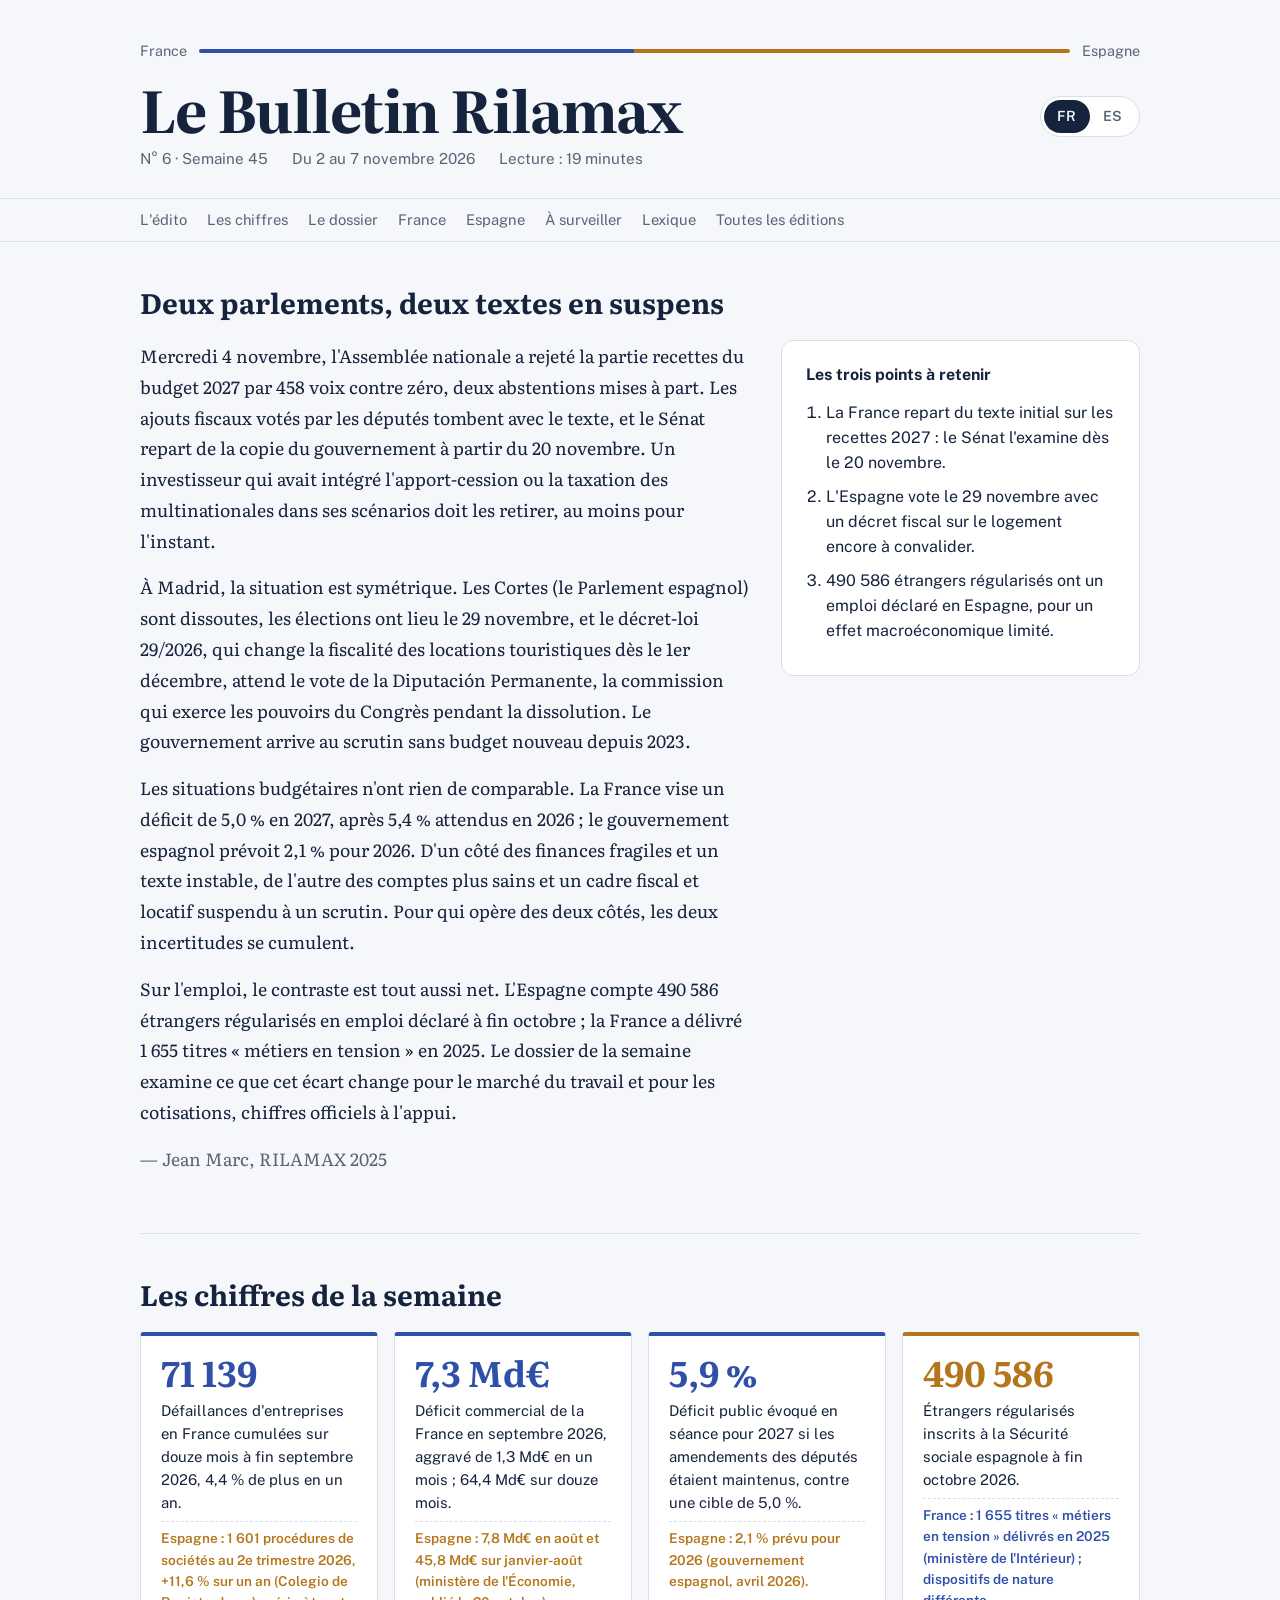
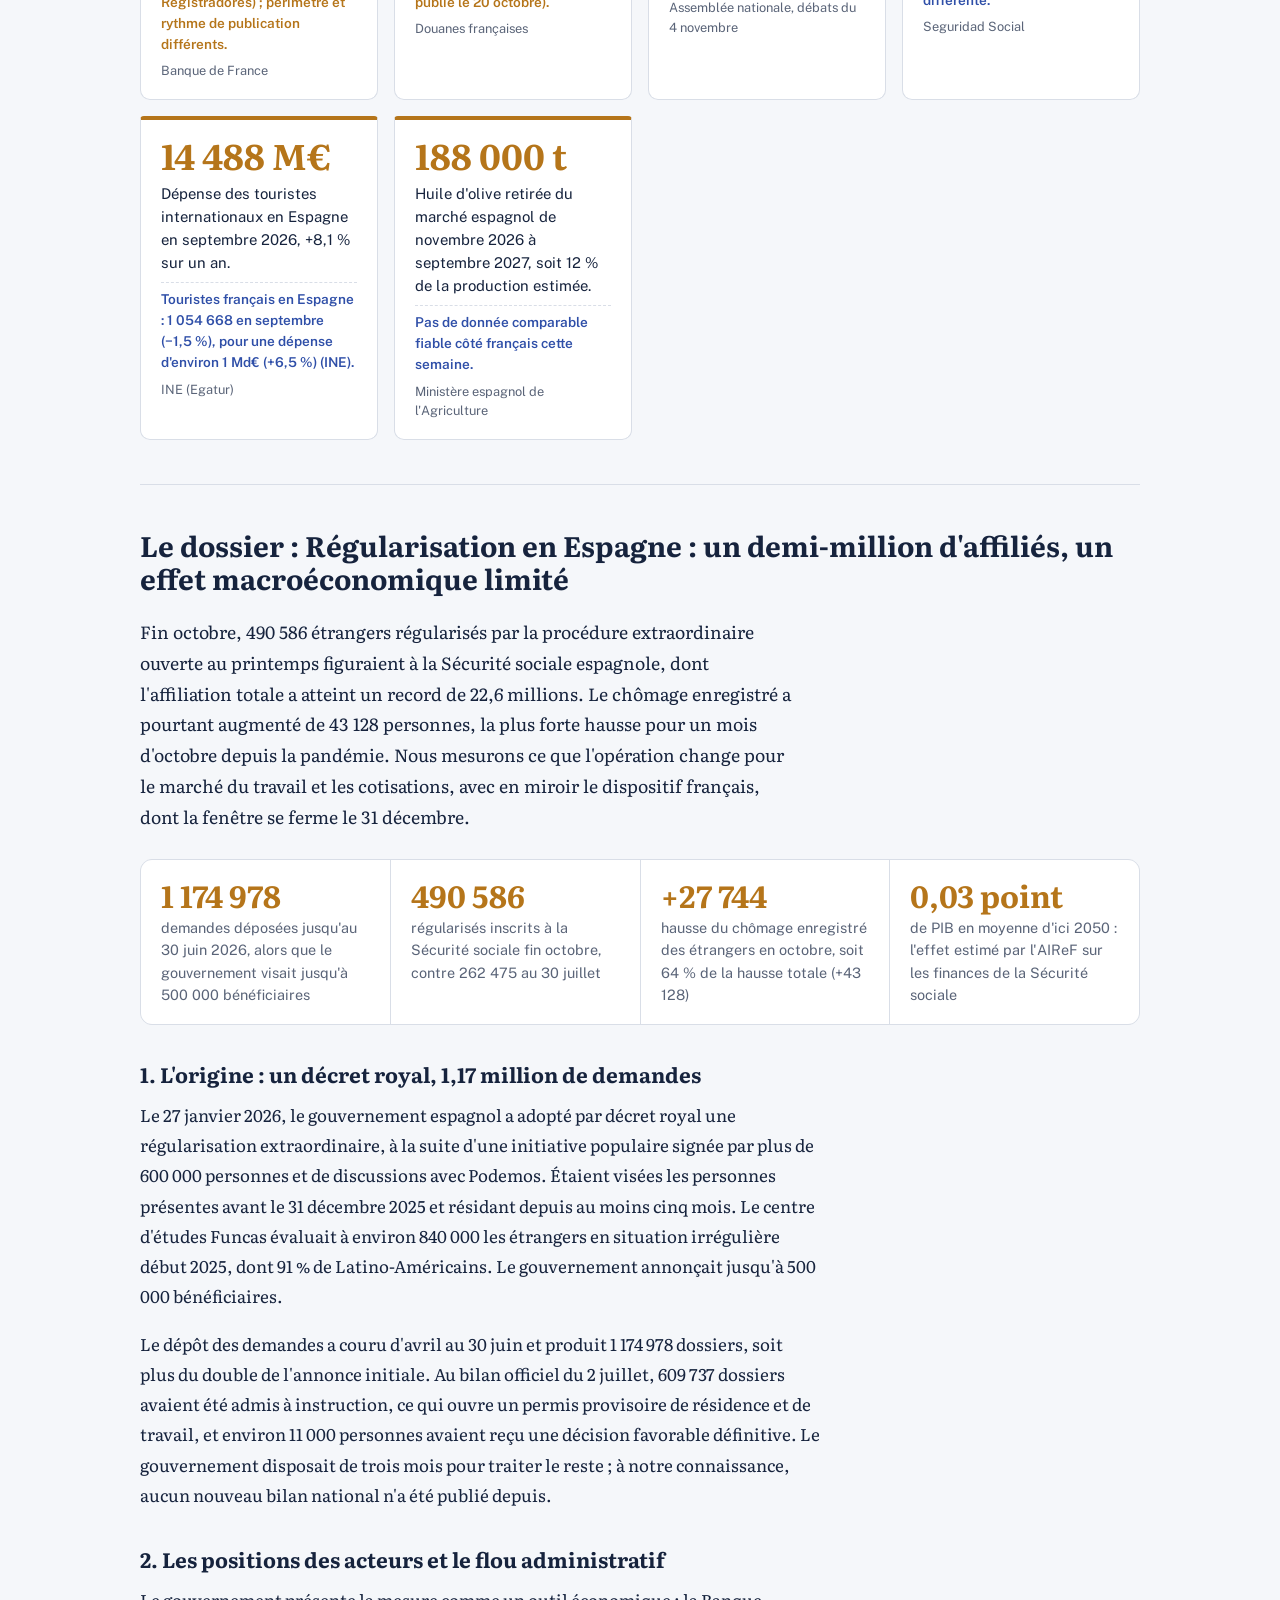
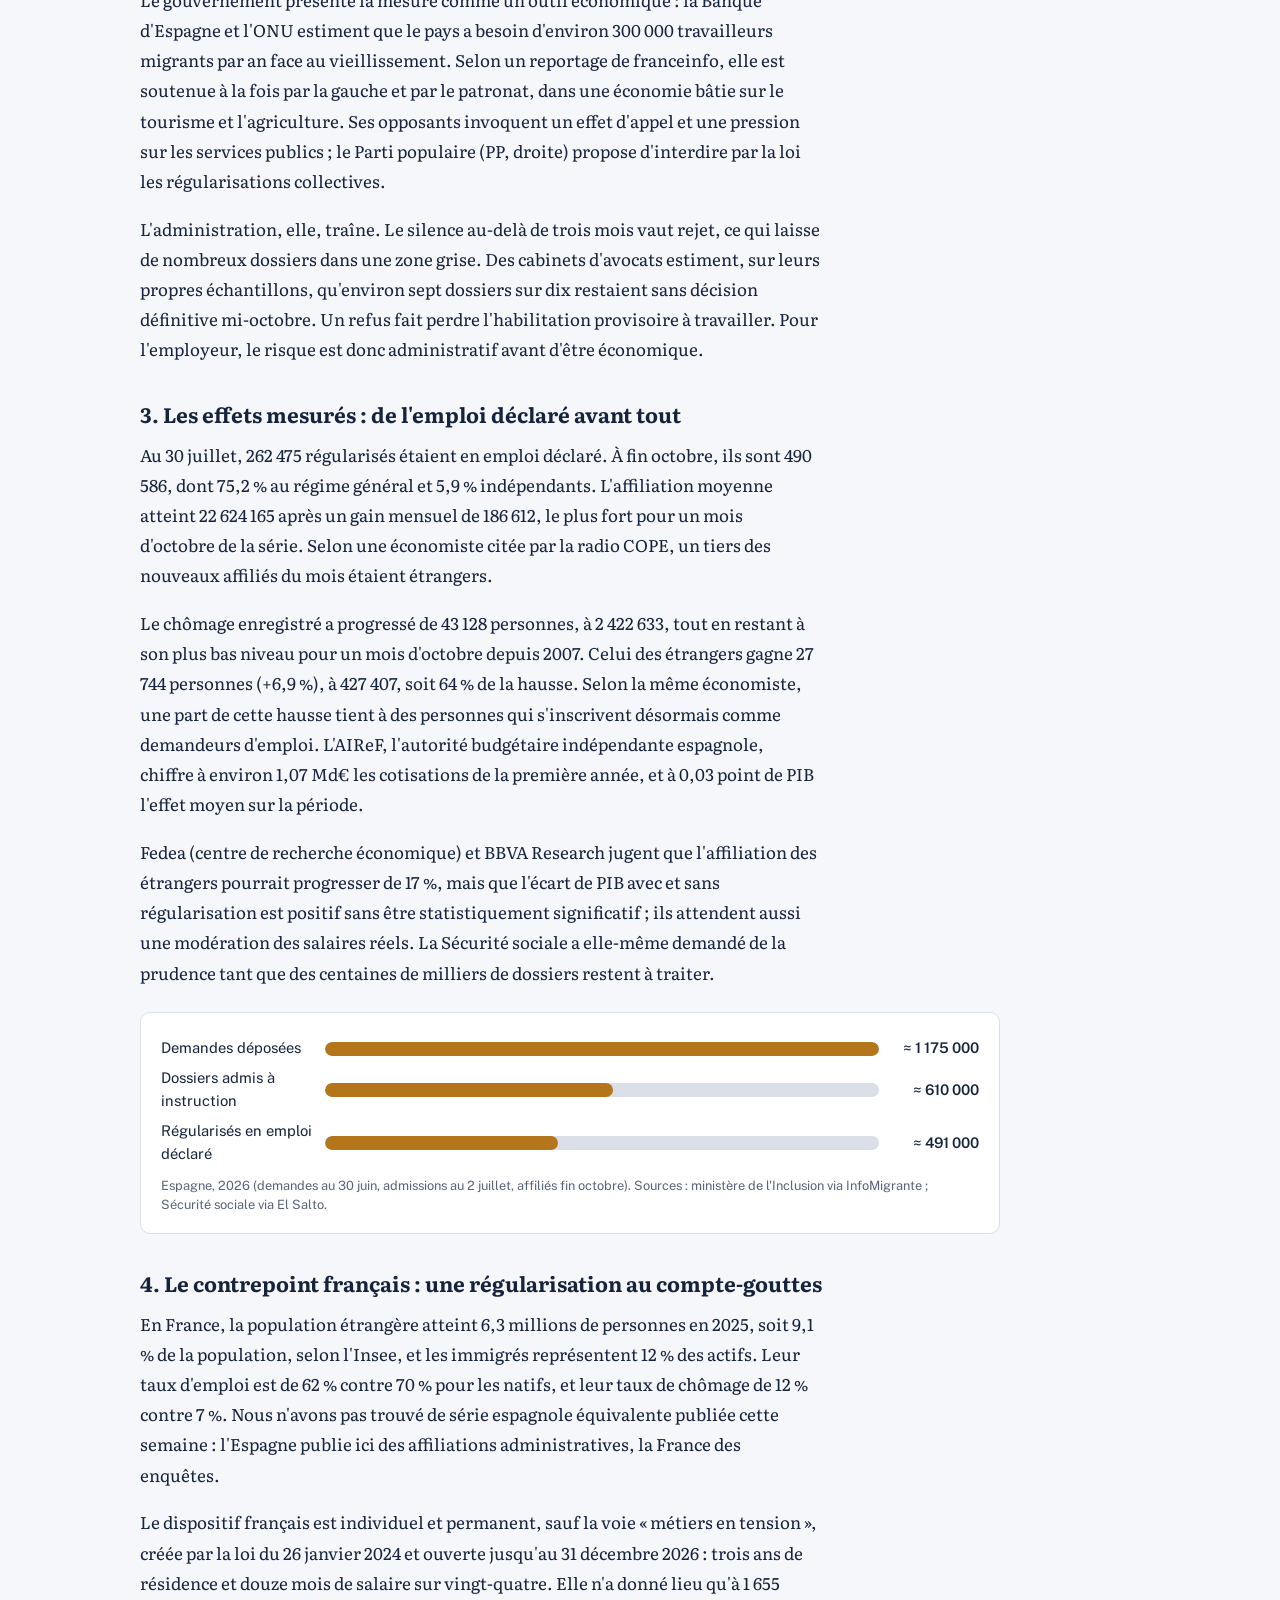
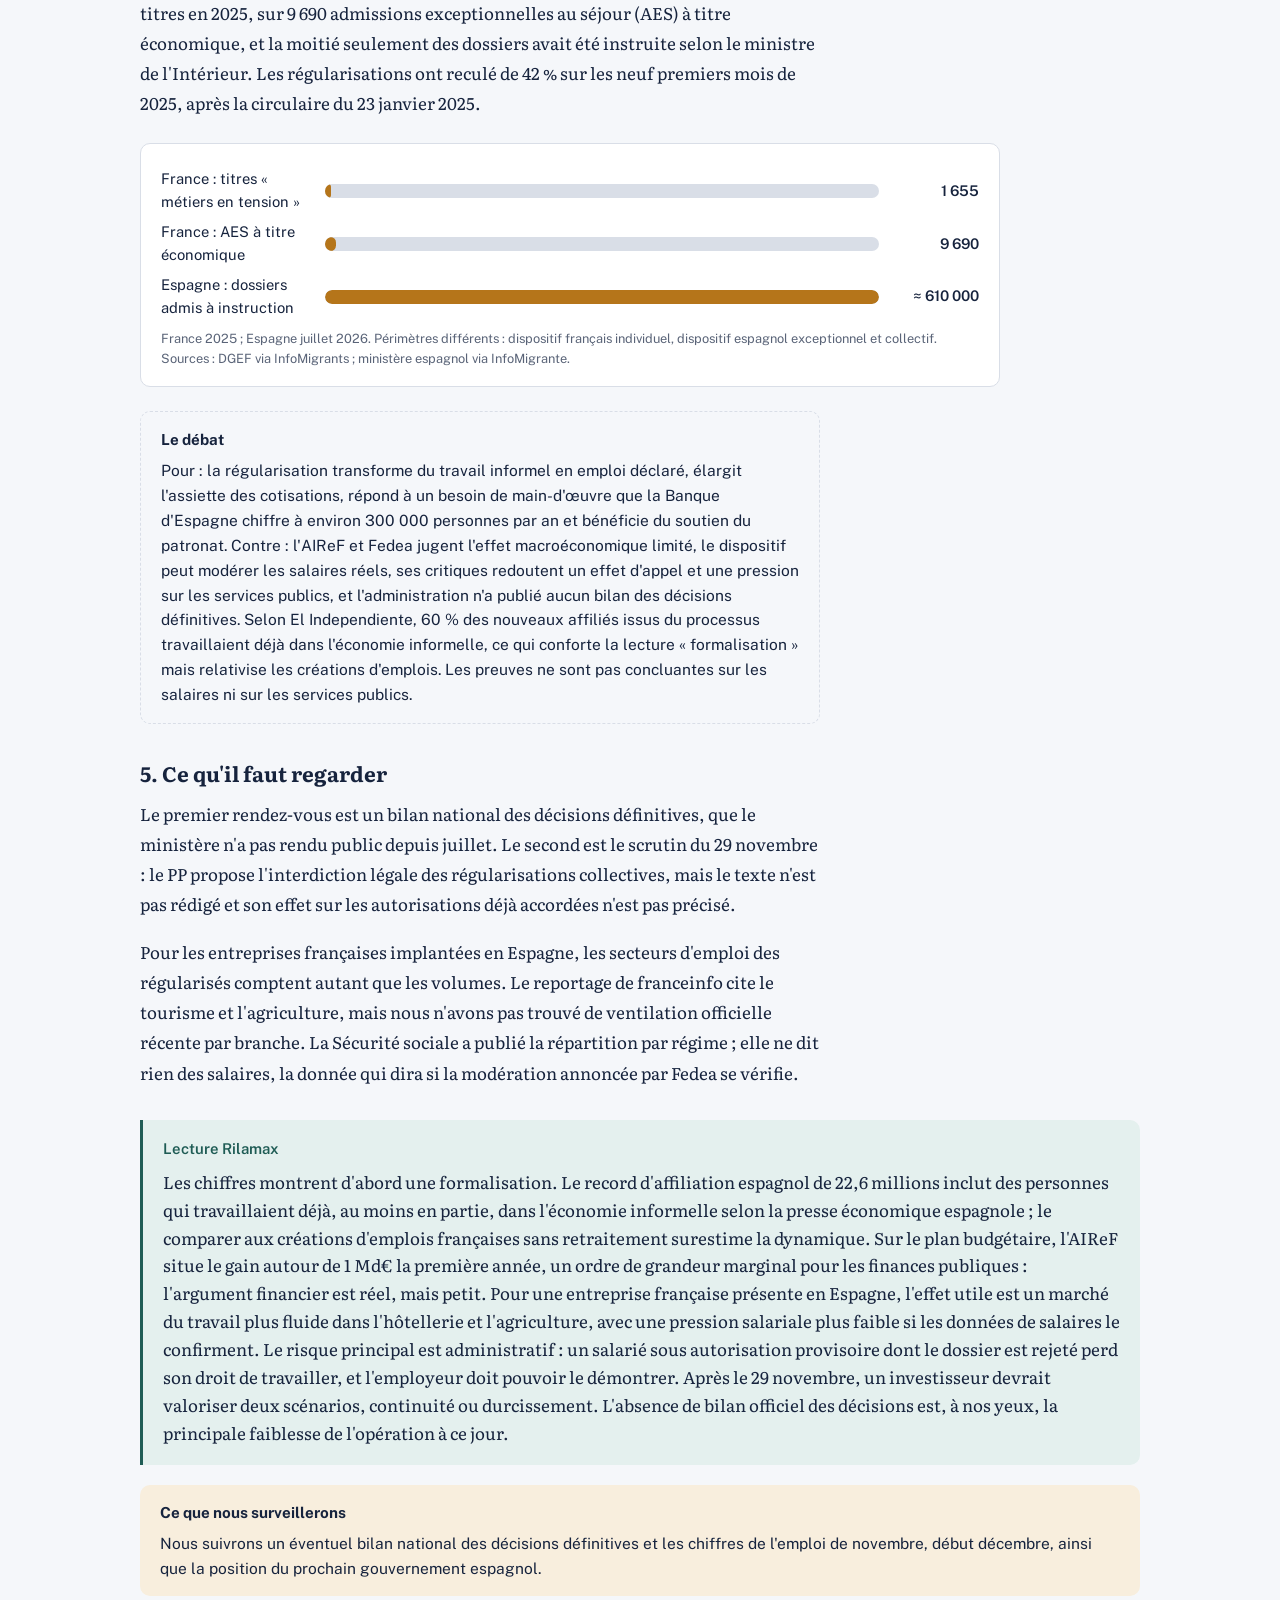
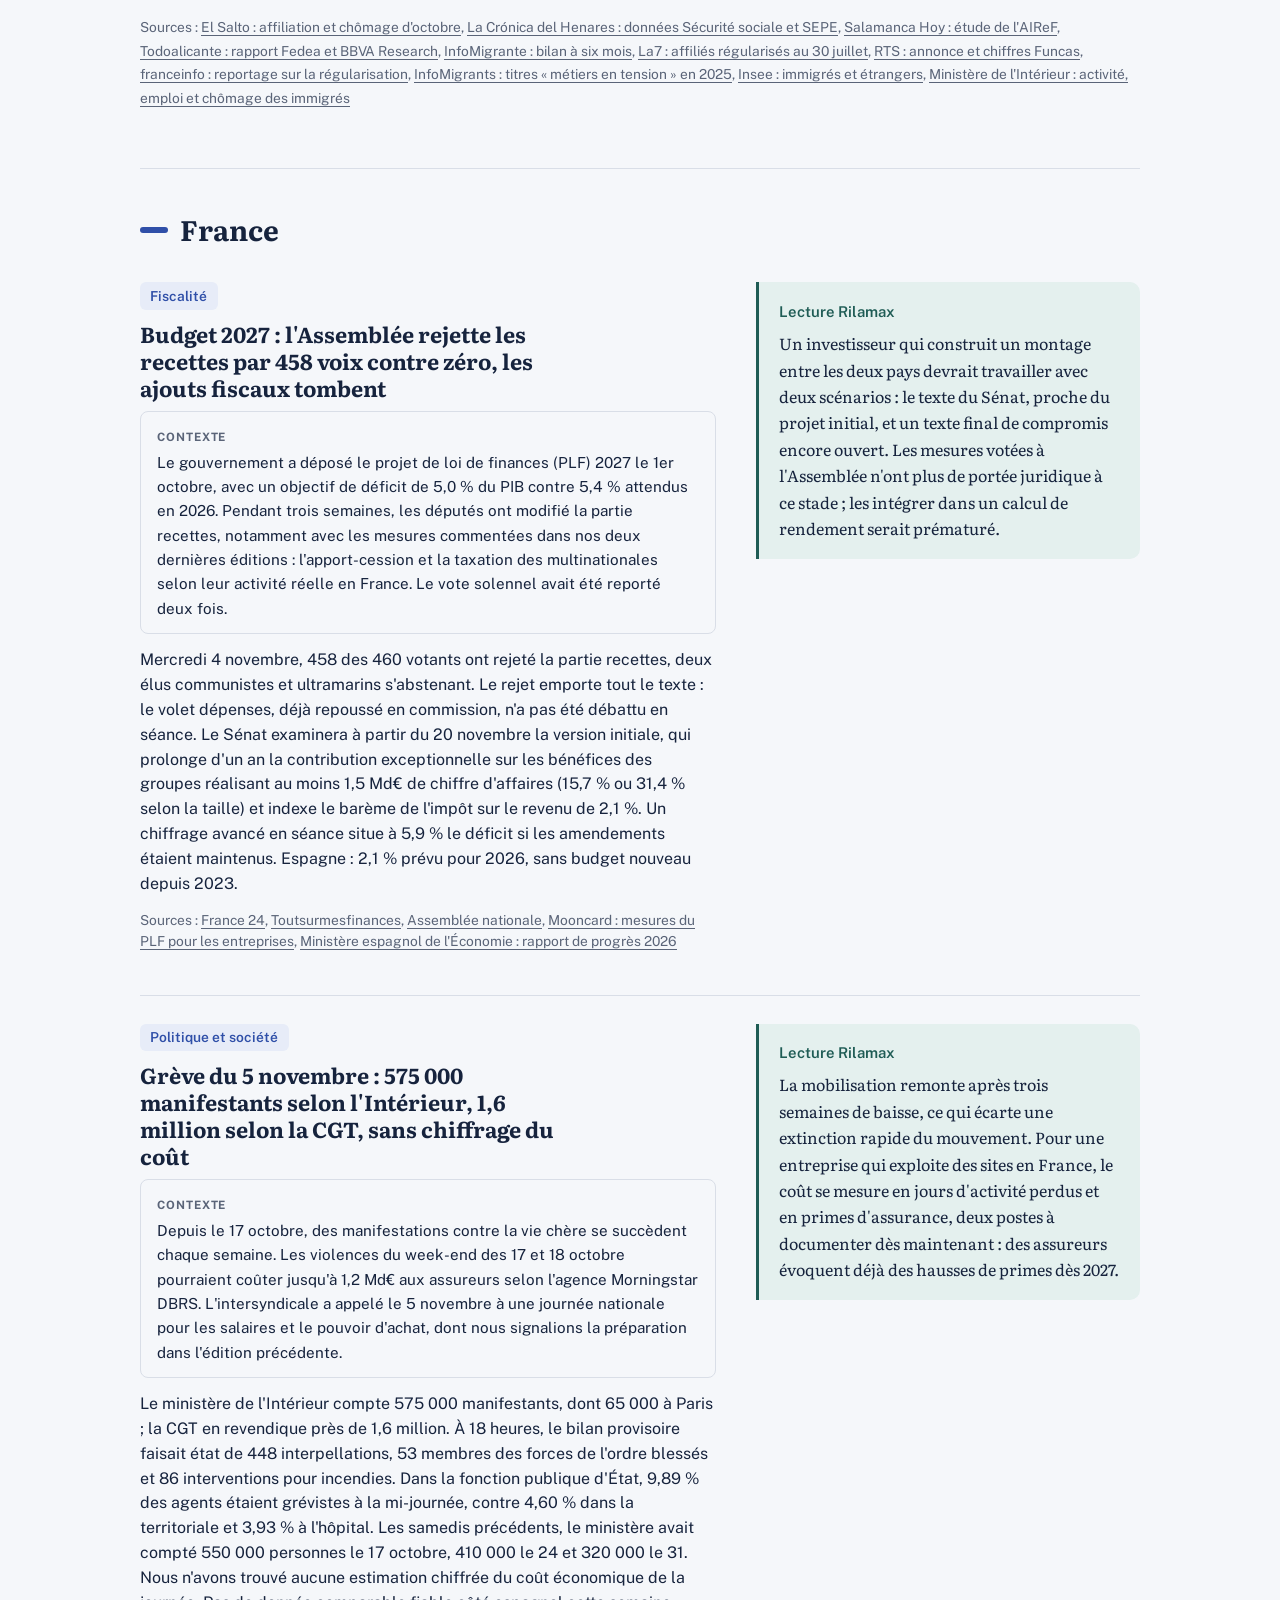
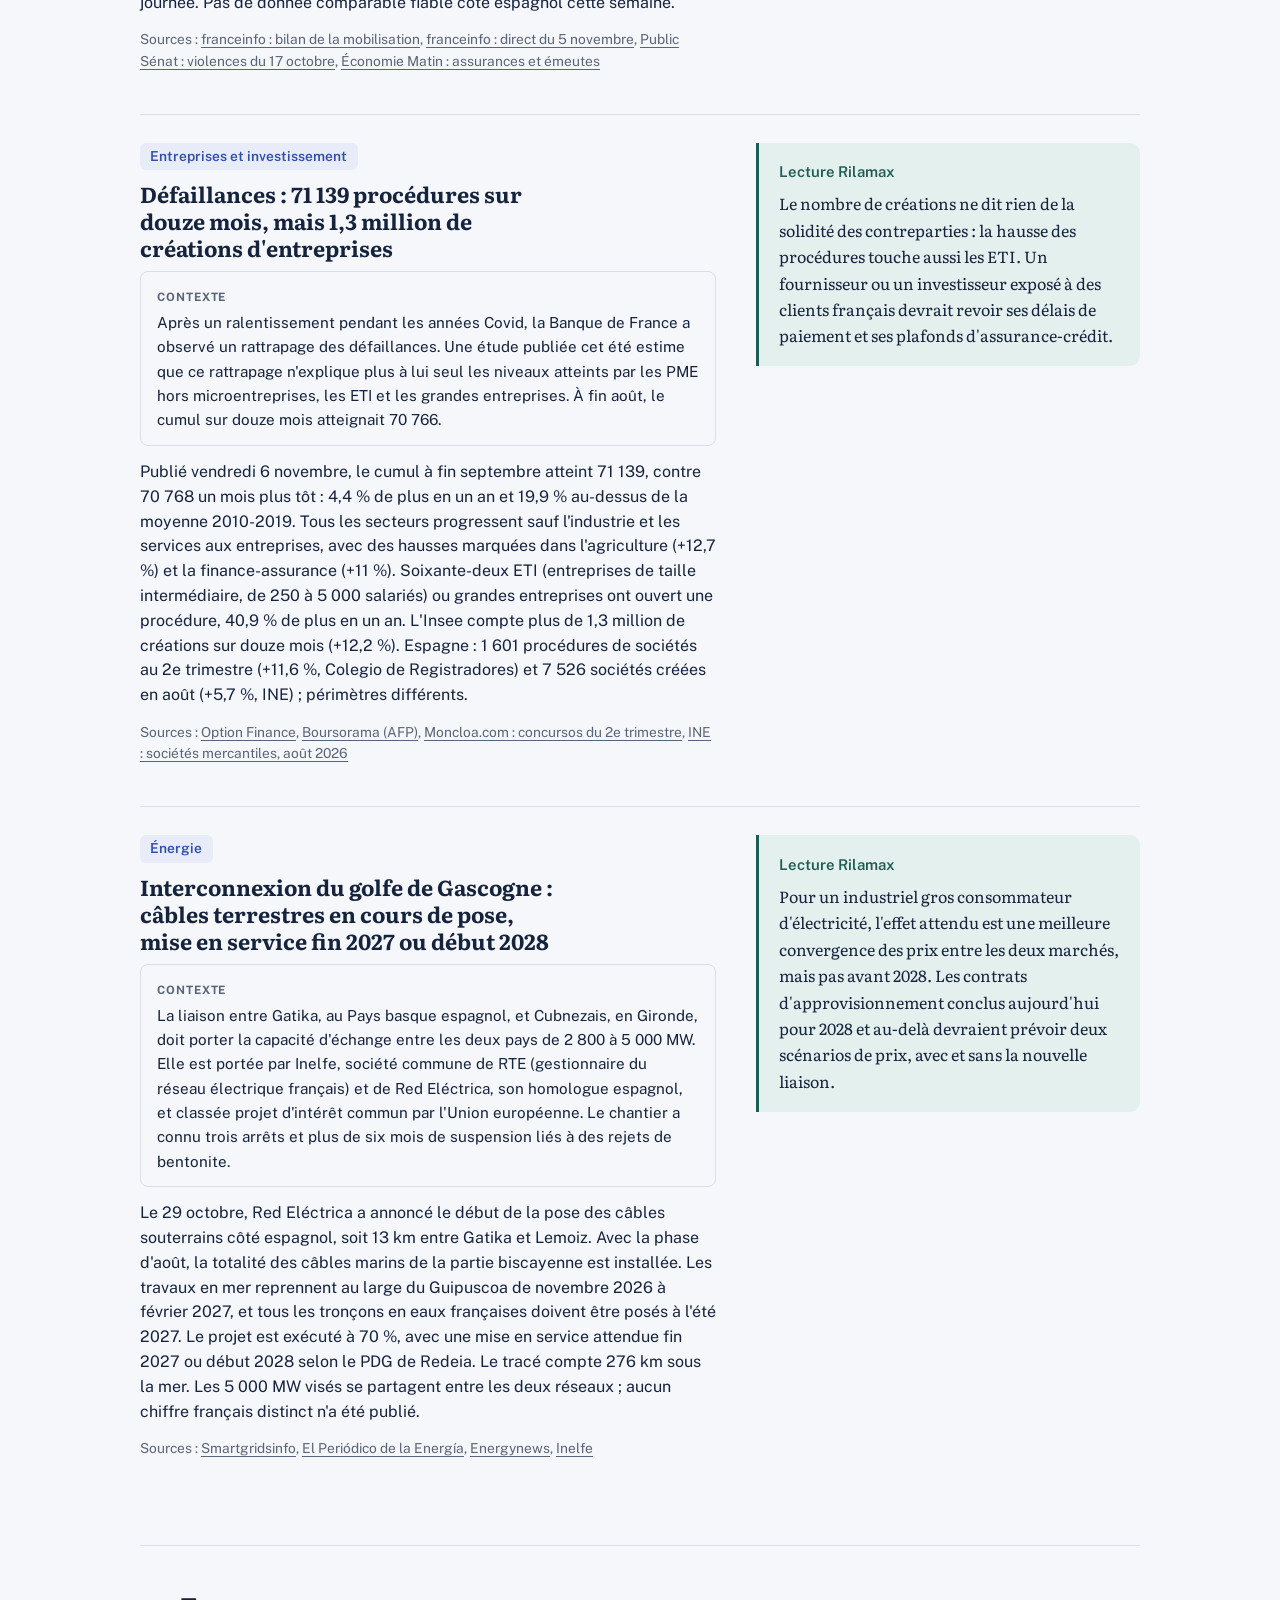
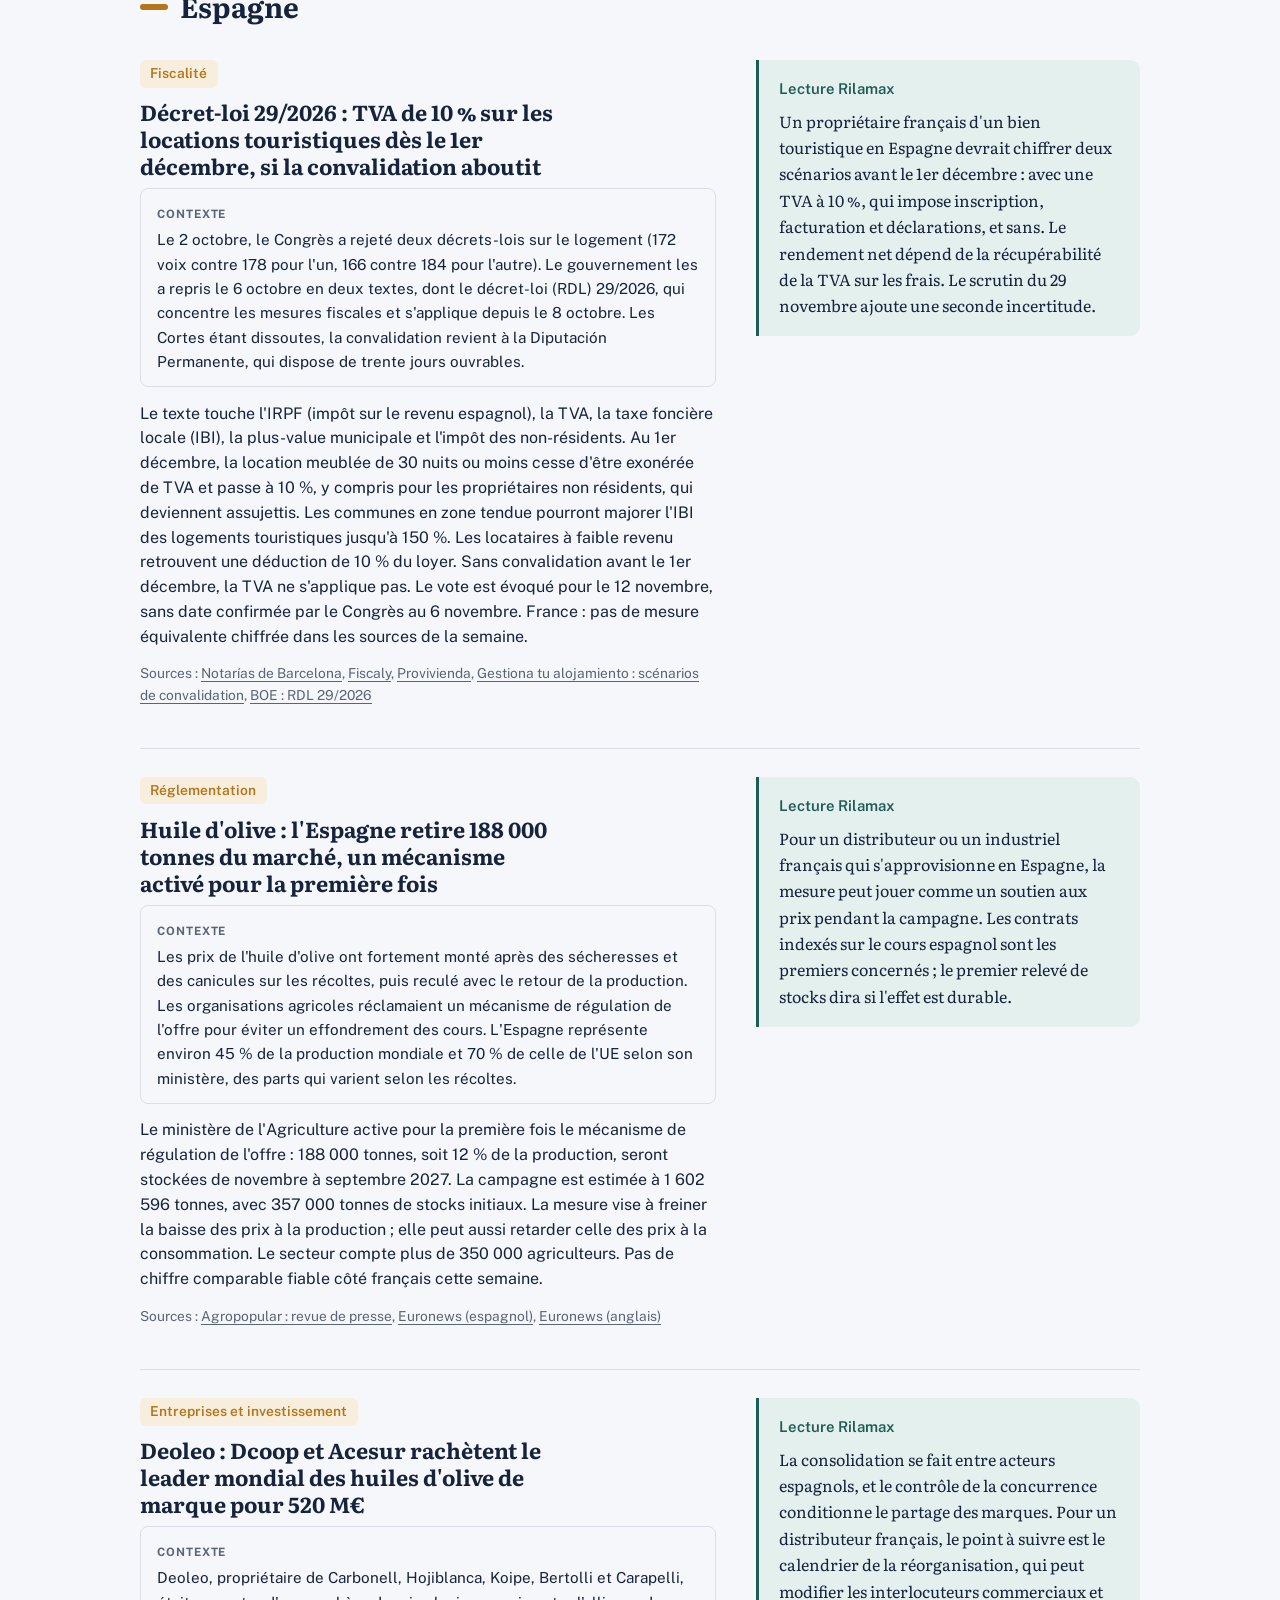
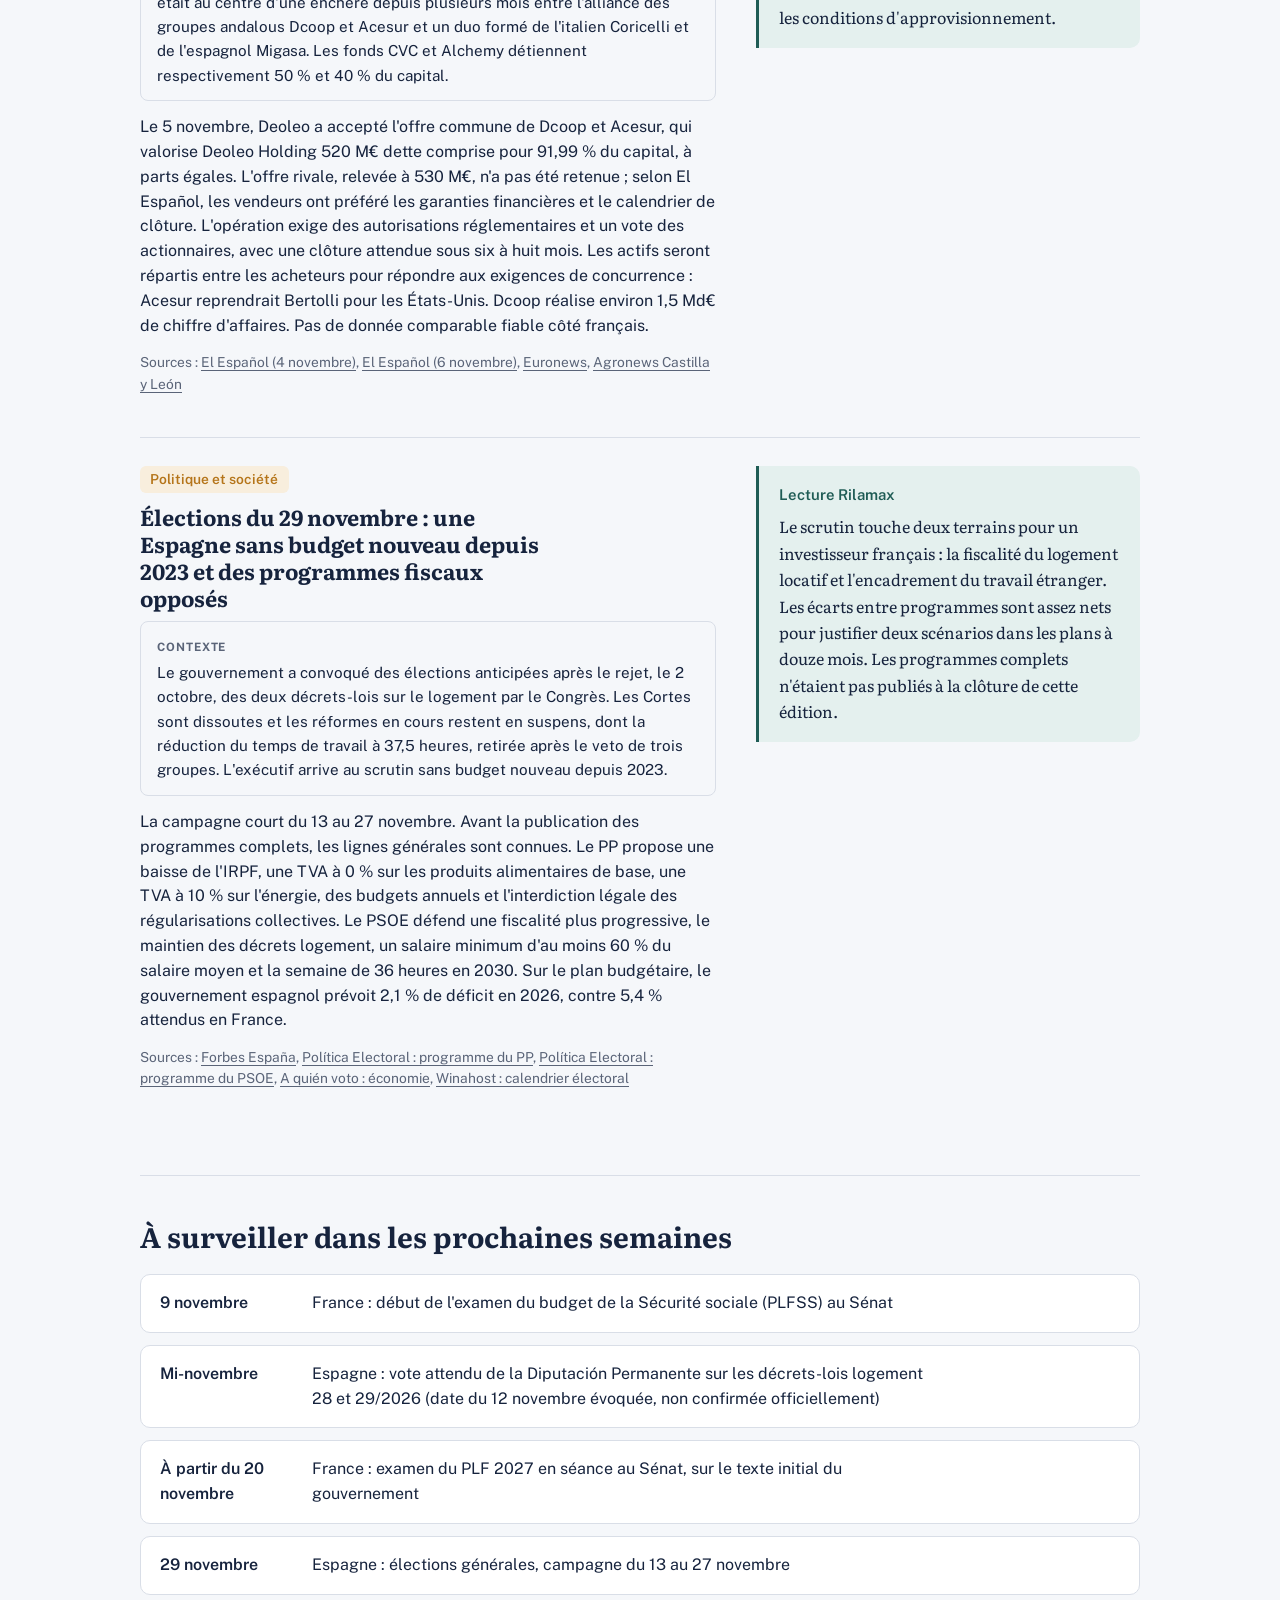
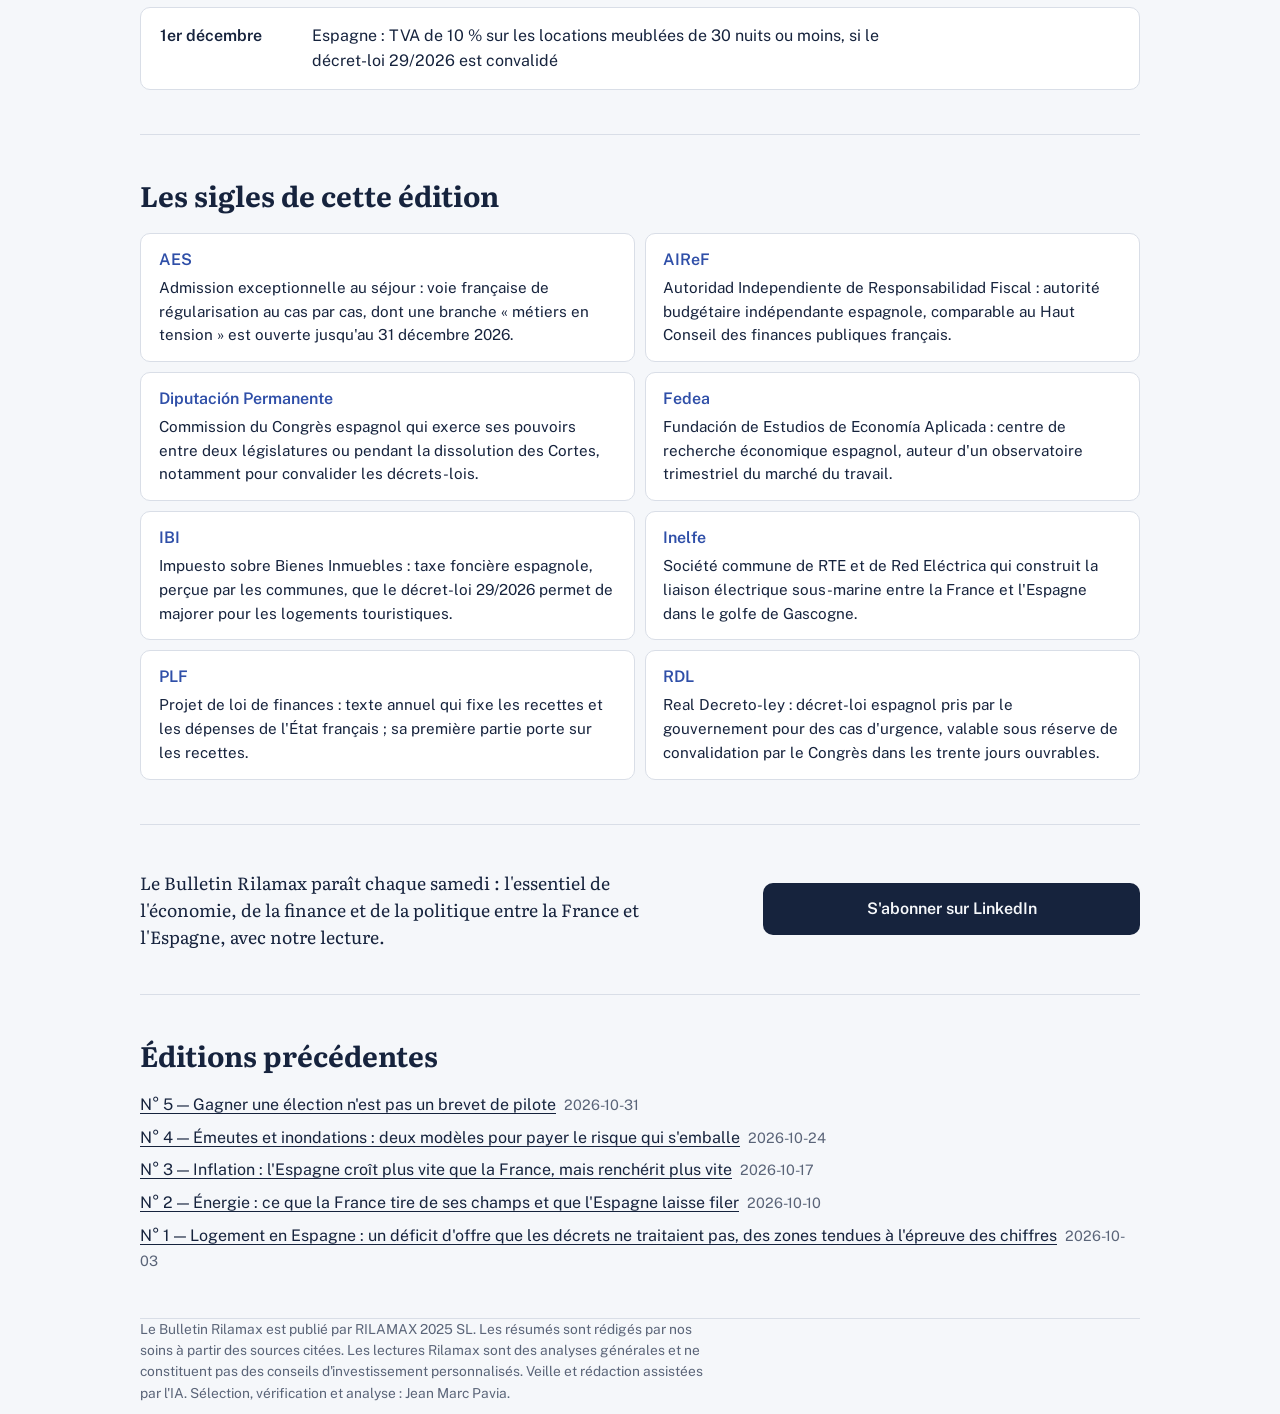
==== commit 1cb452b9: "Bulletin Rilamax N.º 6 (semana 45)" ====
--- a/site/index.html
+++ b/site/index.html
@@ -3,14 +3,14 @@
 <head>
 <meta charset="utf-8">
 <meta name="viewport" content="width=device-width, initial-scale=1, viewport-fit=cover">
-<title>Le Bulletin Rilamax — N° 5</title>
-<meta name="description" content="Gagner une élection n&#39;est pas un brevet de pilote">
+<title>Le Bulletin Rilamax — N° 6</title>
+<meta name="description" content="Régularisation en Espagne : un demi-million d&#39;affiliés, un effet macroéconomique limité">
 <meta property="og:type" content="article">
 <meta property="og:site_name" content="Le Bulletin Rilamax">
-<meta property="og:title" content="Le Bulletin Rilamax N° 5 · Gagner une élection n&#39;est pas un brevet de pilote">
-<meta property="og:description" content="Cette semaine, l&#39;Assemblée a adopté une taxe sur les multinationales par 74 voix contre 72, et la taxe sur les holdings en est à sa troisième version en douze mois. En Espagne, le gouvernement a réadopté par décret, Cortes dissoutes, deux textes que le Congrès venait de rejeter. Derrière ces épisodes, une question que l&#39;on pose rarement : la démocratie choisit-elle ceux qui savent gouverner, ou ceux qui savent gagner ?">
+<meta property="og:title" content="Le Bulletin Rilamax N° 6 · Régularisation en Espagne : un demi-million d&#39;affiliés, un effet macroéconomique limité">
+<meta property="og:description" content="Fin octobre, 490 586 étrangers régularisés par la procédure extraordinaire ouverte au printemps figuraient à la Sécurité sociale espagnole, dont l&#39;affiliation totale a atteint un record de 22,6 millions. Le chômage enregistré a pourtant augmenté de 43 128 personnes, la plus forte hausse pour un mois d&#39;octobre depuis la pandémie. Nous mesurons ce que l&#39;opération change pour le marché du travail et les cotisations, avec en miroir le dispositif français, dont la fenêtre se ferme le 31 décembre.">
 <meta property="og:image" content="https://bulletin.rilamax.com/portada.png">
-<meta property="og:url" content="https://bulletin.rilamax.com/ediciones/2026-10-31/">
+<meta property="og:url" content="https://bulletin.rilamax.com/ediciones/2026-11-07/">
 <meta name="twitter:card" content="summary_large_image">
 <link rel="preconnect" href="https://fonts.googleapis.com">
 <link rel="preconnect" href="https://fonts.gstatic.com" crossorigin>
@@ -240,7 +240,7 @@
       <h1>Le Bulletin Rilamax</h1>
       <div class="langs" role="group" aria-label="Langue"><button type="button" data-set="fr" aria-pressed="true">FR</button><button type="button" data-set="es" aria-pressed="false">ES</button></div>
     </div>
-    <div class="meta"><span>N° 5 · Semaine 44</span><span>Du 26 au 31 octobre 2026</span><span>Lecture : 22 minutes</span></div>
+    <div class="meta"><span>N° 6 · Semaine 45</span><span>Du 2 au 7 novembre 2026</span><span>Lecture : 19 minutes</span></div>
   </div>
 </header>
 
@@ -259,15 +259,15 @@
 
 <main class="wrap">
   <section id="fr-edito">
-    <h2>Gouverner ou gagner ?</h2>
+    <h2>Deux parlements, deux textes en suspens</h2>
     <div class="edito">
       <div class="body">
-        <p>Dans la nuit du 27 au 28 octobre, l&#39;Assemblée a adopté une taxation des multinationales par 74 voix contre 72. Elle a peu de chances de survivre : selon LCP, le gouvernement devrait trancher le budget par le 49.3. À Madrid, deux décrets logement rejetés par le Congrès le 2 octobre ont été réadoptés quatre jours plus tard par le gouvernement, Cortes dissoutes. Deux pays, deux manières d&#39;écrire la loi dans l&#39;urgence.</p><p>Vendredi 30 octobre, l&#39;Insee (l&#39;institut statistique français) a annoncé un PIB en recul de 0,1 % au troisième trimestre, alors que les économistes attendaient une légère hausse. Les économistes interrogés par Reuters tablaient en moyenne sur +0,1 %. L&#39;INE (l&#39;institut statistique espagnol) a publié le même jour une croissance de 0,6 %. Les prix vont dans l&#39;autre sens : 3,4 % d&#39;inflation en France en octobre, 4,9 % en Espagne. Le commerce de détail espagnol le ressent déjà, avec des ventes en baisse de 1,6 % en septembre.</p><p>La vie chère descend dans la rue des deux côtés des Pyrénées. En France, l&#39;intersyndicale appelle à la grève le 5 novembre, avec les quatre principaux syndicats de la SNCF et, pour la première fois, tous ceux de l&#39;enseignement privé sous contrat. En Espagne, CCOO et UGT, les deux grandes confédérations syndicales du pays, convoquent le 11 novembre leur première grève générale commune depuis quatorze ans. Aucun coût chiffré n&#39;a été publié pour l&#39;un ou l&#39;autre mouvement ; nous n&#39;en avancerons pas.</p><p>D&#39;où la question de notre dossier, plus large que d&#39;habitude : la démocratie choisit-elle ceux qui savent gouverner, ou ceux qui savent gagner ? Nous y répondons chiffres à l&#39;appui, sans ménager ni Paris ni Madrid, avec l&#39;exemple de la taxe sur les holdings, passée par trois versions en douze mois. J&#39;en retiens que le premier risque pour un investisseur, des deux côtés des Pyrénées, n&#39;est pas le niveau de l&#39;impôt mais la durée de vie de la règle.</p>
+        <p>Mercredi 4 novembre, l&#39;Assemblée nationale a rejeté la partie recettes du budget 2027 par 458 voix contre zéro, deux abstentions mises à part. Les ajouts fiscaux votés par les députés tombent avec le texte, et le Sénat repart de la copie du gouvernement à partir du 20 novembre. Un investisseur qui avait intégré l&#39;apport-cession ou la taxation des multinationales dans ses scénarios doit les retirer, au moins pour l&#39;instant.</p><p>À Madrid, la situation est symétrique. Les Cortes (le Parlement espagnol) sont dissoutes, les élections ont lieu le 29 novembre, et le décret-loi 29/2026, qui change la fiscalité des locations touristiques dès le 1er décembre, attend le vote de la Diputación Permanente, la commission qui exerce les pouvoirs du Congrès pendant la dissolution. Le gouvernement arrive au scrutin sans budget nouveau depuis 2023.</p><p>Les situations budgétaires n&#39;ont rien de comparable. La France vise un déficit de 5,0 % en 2027, après 5,4 % attendus en 2026 ; le gouvernement espagnol prévoit 2,1 % pour 2026. D&#39;un côté des finances fragiles et un texte instable, de l&#39;autre des comptes plus sains et un cadre fiscal et locatif suspendu à un scrutin. Pour qui opère des deux côtés, les deux incertitudes se cumulent.</p><p>Sur l&#39;emploi, le contraste est tout aussi net. L&#39;Espagne compte 490 586 étrangers régularisés en emploi déclaré à fin octobre ; la France a délivré 1 655 titres « métiers en tension » en 2025. Le dossier de la semaine examine ce que cet écart change pour le marché du travail et pour les cotisations, chiffres officiels à l&#39;appui.</p>
         <p class="sign">— Jean Marc, RILAMAX 2025</p>
       </div>
       <aside class="keys">
         <h3>Les trois points à retenir</h3>
-        <ol><li>Le PIB recule de 0,1 % en France et progresse de 0,6 % en Espagne au troisième trimestre ; les prix montent plus vite en Espagne (4,9 % contre 3,4 %).</li><li>Taxe sur les holdings : trois versions en douze mois, avec des rendements attendus d&#39;environ 1 Md€, puis 100 M€, puis 3,5 à 4 Md€.</li><li>En Espagne, la législature s&#39;achève sur 57 décrets-lois pour environ 33 lois ; en France, le 49.3 est attendu sur le budget 2027.</li></ol>
+        <ol><li>La France repart du texte initial sur les recettes 2027 : le Sénat l&#39;examine dès le 20 novembre.</li><li>L&#39;Espagne vote le 29 novembre avec un décret fiscal sur le logement encore à convalider.</li><li>490 586 étrangers régularisés ont un emploi déclaré en Espagne, pour un effet macroéconomique limité.</li></ol>
       </aside>
     </div>
   </section>
@@ -275,77 +275,70 @@
   <section id="fr-cifras">
     <h2>Les chiffres de la semaine</h2>
     <div class="figs">
-      <div class="fig fr"><strong>−0,1 %</strong><span>Variation du PIB français au troisième trimestre 2026 (première estimation), après −0,2 % au premier trimestre et 0,0 % au deuxième.</span><em class="cmp-o es">Espagne : +0,6 % sur le trimestre (INE, 30 octobre)</em><small>Insee, 30 octobre</small></div><div class="fig fr"><strong>3,4 %</strong><span>Inflation annuelle estimée en France en octobre, après 3,1 % en septembre ; l&#39;énergie progresse de 24,1 % sur un an.</span><em class="cmp-o es">Espagne : 4,9 % (INE, indicateur avancé du 30 octobre)</em><small>Insee, 30 octobre</small></div><div class="fig fr"><strong>28 682</strong><span>Logements mis en chantier en France en septembre (estimation), soit −9,7 % sur un mois ; 31 428 logements autorisés, +1,2 %.</span><em class="cmp-o es">Espagne : pas de donnée mensuelle comparable publiée cette semaine ; 49 319 ventes de logements en août (INE), mesure différente.</em><small>SDES (service statistique du ministère du Logement), 28 octobre</small></div><div class="fig es"><strong>10,18 %</strong><span>Taux de chômage espagnol au troisième trimestre (enquête EPA), en hausse de 0,31 point ; l&#39;emploi atteint un record de 22,85 millions de personnes.</span><em class="cmp-o fr">France : 8,3 % au deuxième trimestre (Insee, 7 août) ; chiffre du troisième trimestre attendu le 10 novembre</em><small>INE, 27 octobre</small></div><div class="fig es"><strong>−1,6 %</strong><span>Ventes du commerce de détail espagnol en septembre sur un an, la plus forte baisse depuis novembre 2022 et le troisième recul consécutif.</span><em class="cmp-o fr">France : −0,5 % pour la consommation des ménages en biens en septembre, sur un mois (Insee, 30 octobre) ; période et périmètre différents</em><small>INE, 29 octobre</small></div><div class="fig es"><strong>49 319</strong><span>Ventes de logements en Espagne en août, +3,4 % sur un an, plus haut niveau pour un mois d&#39;août depuis 2024.</span><em class="cmp-o fr">France : pas de donnée de ventes comparable publiée cette semaine ; 28 682 mises en chantier en septembre (SDES)</em><small>INE, 26 octobre</small></div>
+      <div class="fig fr"><strong>71 139</strong><span>Défaillances d&#39;entreprises en France cumulées sur douze mois à fin septembre 2026, 4,4 % de plus en un an.</span><em class="cmp-o es">Espagne : 1 601 procédures de sociétés au 2e trimestre 2026, +11,6 % sur un an (Colegio de Registradores) ; périmètre et rythme de publication différents.</em><small>Banque de France</small></div><div class="fig fr"><strong>7,3 Md€</strong><span>Déficit commercial de la France en septembre 2026, aggravé de 1,3 Md€ en un mois ; 64,4 Md€ sur douze mois.</span><em class="cmp-o es">Espagne : 7,8 Md€ en août et 45,8 Md€ sur janvier-août (ministère de l&#39;Économie, publié le 20 octobre).</em><small>Douanes françaises</small></div><div class="fig fr"><strong>5,9 %</strong><span>Déficit public évoqué en séance pour 2027 si les amendements des députés étaient maintenus, contre une cible de 5,0 %.</span><em class="cmp-o es">Espagne : 2,1 % prévu pour 2026 (gouvernement espagnol, avril 2026).</em><small>Assemblée nationale, débats du 4 novembre</small></div><div class="fig es"><strong>490 586</strong><span>Étrangers régularisés inscrits à la Sécurité sociale espagnole à fin octobre 2026.</span><em class="cmp-o fr">France : 1 655 titres « métiers en tension » délivrés en 2025 (ministère de l&#39;Intérieur) ; dispositifs de nature différente.</em><small>Seguridad Social</small></div><div class="fig es"><strong>14 488 M€</strong><span>Dépense des touristes internationaux en Espagne en septembre 2026, +8,1 % sur un an.</span><em class="cmp-o fr">Touristes français en Espagne : 1 054 668 en septembre (−1,5 %), pour une dépense d&#39;environ 1 Md€ (+6,5 %) (INE).</em><small>INE (Egatur)</small></div><div class="fig es"><strong>188 000 t</strong><span>Huile d&#39;olive retirée du marché espagnol de novembre 2026 à septembre 2027, soit 12 % de la production estimée.</span><em class="cmp-o fr">Pas de donnée comparable fiable côté français cette semaine.</em><small>Ministère espagnol de l&#39;Agriculture</small></div>
     </div>
   </section>
 
   
   <section id="fr-dossier" class="dossier">
-    <h2>Le dossier : Gagner une élection n&#39;est pas un brevet de pilote</h2>
-    <p class="intro">Cette semaine, l&#39;Assemblée a adopté une taxe sur les multinationales par 74 voix contre 72, et la taxe sur les holdings en est à sa troisième version en douze mois. En Espagne, le gouvernement a réadopté par décret, Cortes dissoutes, deux textes que le Congrès venait de rejeter. Derrière ces épisodes, une question que l&#39;on pose rarement : la démocratie choisit-elle ceux qui savent gouverner, ou ceux qui savent gagner ?</p>
-    <div class="dfigs"><div><strong>1 714 Md€</strong><span>Dépenses publiques françaises en 2025, soit 57,2 % du PIB : le budget que confient les électeurs</span></div><div><strong>119</strong><span>Recours à l&#39;article 49.3 de 1958 à janvier 2026, dont environ 30 depuis 2022</span></div><div><strong>57 / 33</strong><span>Décrets-lois contre lois votées dans la législature espagnole qui s&#39;achève, selon El Español</span></div><div><strong>476 / 138</strong><span>Indice d&#39;incertitude de politique économique en septembre 2026, France puis Espagne</span></div></div>
+    <h2>Le dossier : Régularisation en Espagne : un demi-million d&#39;affiliés, un effet macroéconomique limité</h2>
+    <p class="intro">Fin octobre, 490 586 étrangers régularisés par la procédure extraordinaire ouverte au printemps figuraient à la Sécurité sociale espagnole, dont l&#39;affiliation totale a atteint un record de 22,6 millions. Le chômage enregistré a pourtant augmenté de 43 128 personnes, la plus forte hausse pour un mois d&#39;octobre depuis la pandémie. Nous mesurons ce que l&#39;opération change pour le marché du travail et les cotisations, avec en miroir le dispositif français, dont la fenêtre se ferme le 31 décembre.</p>
+    <div class="dfigs"><div><strong>1 174 978</strong><span>demandes déposées jusqu&#39;au 30 juin 2026, alors que le gouvernement visait jusqu&#39;à 500 000 bénéficiaires</span></div><div><strong>490 586</strong><span>régularisés inscrits à la Sécurité sociale fin octobre, contre 262 475 au 30 juillet</span></div><div><strong>+27 744</strong><span>hausse du chômage enregistré des étrangers en octobre, soit 64 % de la hausse totale (+43 128)</span></div><div><strong>0,03 point</strong><span>de PIB en moyenne d&#39;ici 2050 : l&#39;effet estimé par l&#39;AIReF sur les finances de la Sécurité sociale</span></div></div>
     <div class="longform">
       
         
-        <h3>1. Le navire de Platon, version 2026</h3>
-        <p>Imaginons un avion de 300 passagers sans pilote désigné. Cinq candidats se présentent. L&#39;un a vingt ans de vol mais parle mal. Un autre n&#39;a jamais piloté, mais il est brillant et sympathique. Un troisième promet le champagne gratuit pendant tout le trajet. Les passagers votent, et le deuxième l&#39;emporte. Qui monterait à bord ?</p><p>L&#39;image n&#39;est pas neuve. Dans La République, il y a vingt-quatre siècles, Platon décrivait déjà un navire dont l&#39;équipage se dispute la barre et tient pour un rêveur le seul marin qui connaît les étoiles. La question revient chaque fois que l&#39;actualité la rend concrète. Cette semaine, elle l&#39;est : en France, un État qui dépense 1 714 Md€ par an, soit 57,2 % du PIB, voit son système fiscal remodelé amendement par amendement ; en Espagne, une part croissante des lois naît d&#39;un décret du gouvernement. <span class="cite">(<a href="https://www.insee.fr/fr/statistiques/8956575" target="_blank" rel="noopener" title="Insee, comptes des administrations publiques 2025">Insee</a>)</span></p>
-        
-        
-        
-      
-        
-        <h3>2. Ce que l&#39;élection sélectionne, et ce qu&#39;elle ne sélectionne pas</h3>
-        <p>Première réponse, inconfortable pour les démocrates : non, l&#39;élection ne sélectionne pas d&#39;abord la compétence. Elle sélectionne la capacité à réunir une majorité. Convaincre, négocier, bâtir une coalition, sentir l&#39;opinion : ces qualités sont réelles, mais ce ne sont pas celles qu&#39;exige la conduite d&#39;un ministère des Finances, d&#39;un réseau électrique ou d&#39;un système de retraites. La démocratie n&#39;a d&#39;ailleurs jamais été conçue comme un concours de recrutement.</p><p>Deuxième réponse, inconfortable pour les technocrates : confier le pouvoir aux experts ne règle rien. Un ingénieur sait construire une centrale ; il ne peut pas établir scientifiquement combien de centrales une société doit accepter face au coût, au paysage et au risque. Un économiste chiffre le rendement d&#39;un impôt ; il ne peut pas démontrer ce que doit payer un contribuable aisé par rapport à un modeste. Ce sont des choix de valeurs. L&#39;expertise répond à la question « comment obtenir X ? », pas à la question « faut-il vouloir X ? ».</p><p>D&#39;où une distinction que le débat public brouille souvent : la victoire électorale confère la légitimité de fixer le cap. Elle ne prouve pas que l&#39;on sait gérer une administration fiscale ou une entreprise publique. Le problème naît quand on confond les deux.</p>
-        
-        
-        
-        <div class="debate"><h4>Le débat</h4><p>Pour la rapidité : face à une crise énergétique ou une catastrophe, attendre un vote ordinaire coûte cher, et des amendements nombreux montrent un Parlement qui délibère plutôt qu&#39;une chambre d&#39;enregistrement. Contre : une règle qui change chaque mois pénalise d&#39;abord ceux qui investissent à long terme, et le recours répété aux procédures d&#39;exception affaiblit le contrôle parlementaire. Les deux arguments sont fondés ; tout dépend de la fréquence.</p></div>
-        
-      
-        
-        <h3>3. France : quand le cap change à chaque séance</h3>
-        <p>La taxe sur les holdings patrimoniales en offre un cas d&#39;école. Le projet de budget 2026 visait 2 % par an sur les actifs non professionnels, trésorerie comprise, pour environ 1 Md€. La loi promulguée en février 2026, après un 49.3, n&#39;a retenu qu&#39;une taxe de 20 % sur certains biens de jouissance, pour environ 100 M€. Le 28 octobre, contre l&#39;avis du gouvernement, les députés ont réintroduit la trésorerie, tandis qu&#39;un amendement de commission chiffrait son propre dispositif à 3,5 à 4 Md€. Trois versions en douze mois, et des rendements attendus qui varient de un à quarante. <span class="cite">(<a href="https://www.legifiscal.fr/actualites-fiscales/4709-plf-2027-taxe-holdings-deputes-veulent-entrer-tresorerie-dormante.html" target="_blank" rel="noopener" title="Legifiscal, taxe sur les holdings et PLF 2027">Legifiscal</a>, <a href="https://www.auguste-patrimoine.fr/blog/taxe-holding-2026-taux-conditions-et-actifs-vises" target="_blank" rel="noopener" title="Auguste Patrimoine, taxe holding 2026">Auguste Patrimoine</a>)</span></p><p>Ce n&#39;est pas un cas isolé. La nuit du 27 au 28 octobre, une taxation des multinationales a été adoptée à deux voix près, 74 contre 72, avec une probabilité de survie faible selon LCP, puisque le gouvernement devrait trancher par le 49.3. Cet article a servi 119 fois de 1958 à janvier 2026 ; Michel Rocard détient le record avec 28 engagements, Élisabeth Borne suit avec 23, et l&#39;on compte une trentaine de recours depuis 2022. <span class="cite">(<a href="https://lcp.fr/actualites/budget-2027-l-assemblee-vote-un-dispositif-pour-contrer-l-optimisation-fiscale-agressive" target="_blank" rel="noopener" title="LCP, vote sur la taxation des multinationales">LCP</a>, <a href="https://kohenavocats.com/49-3-cest-quoi-combien-de-fois-contester-supprimer-constitution-2027/" target="_blank" rel="noopener" title="Vie publique, recensement des recours au 49.3 (via Kohen Avocats)">Vie publique</a>)</span></p><p>Ce va-et-vient a un coût, même quand l&#39;impôt n&#39;entre jamais en vigueur. La littérature économique, depuis Ben Bernanke en 1983, montre qu&#39;une règle incertaine augmente la valeur de l&#39;attente : face à une décision coûteuse à défaire, on retarde l&#39;investissement. Les économistes Baker, Bloom et Davis mesurent cette incertitude par la presse. Leur indice français atteignait 476 en septembre 2026, après un sommet de 620 en avril 2025 ; l&#39;indice espagnol, construit selon la même méthode mais sur sa propre base, était à 138. Les niveaux ne se comparent pas strictement d&#39;un pays à l&#39;autre ; l&#39;ordre de grandeur, si. <span class="cite">(<a href="https://www.policyuncertainty.com/" target="_blank" rel="noopener" title="Policy Uncertainty, méthodologie de Baker, Bloom et Davis">Baker, Bloom, Davis</a>, <a href="https://fred.stlouisfed.org/series/FREUINDXM" target="_blank" rel="noopener" title="FRED, Economic Policy Uncertainty Index pour la France (Baker, Bloom et Davis)">FRED France</a>, <a href="https://fred.stlouisfed.org/series/SPEPUINDXM" target="_blank" rel="noopener" title="FRED, Economic Policy Uncertainty Index pour l&#39;Espagne (Baker, Bloom et Davis)">FRED Espagne</a>)</span></p>
-        
-<figure class="chart" aria-label="Indice d&#39;incertitude de politique économique : France 620 en avril 2025, France 476 en septembre 2026, Espagne 138 en septembre 2026">
-  <p class="chart-t">Incertitude de politique économique (indice Baker-Bloom-Davis)</p>
-  <div class="bar-row"><span class="lbl">France, avril 2025 (sommet)</span><span class="bar"><span class="fill w100 c-fr"></span></span><span class="val">620</span></div><div class="bar-row"><span class="lbl">France, septembre 2026</span><span class="bar"><span class="fill w77 c-fr"></span></span><span class="val">476</span></div><div class="bar-row"><span class="lbl">Espagne, septembre 2026</span><span class="bar"><span class="fill w22 c-es"></span></span><span class="val">138</span></div>
-  <figcaption>Indices mensuels construits à partir de la presse, chacun sur sa propre base ; les niveaux ne se comparent pas strictement entre pays. Source : Baker, Bloom et Davis, via FRED.</figcaption>
+        <h3>1. L&#39;origine : un décret royal, 1,17 million de demandes</h3>
+        <p>Le 27 janvier 2026, le gouvernement espagnol a adopté par décret royal une régularisation extraordinaire, à la suite d&#39;une initiative populaire signée par plus de 600 000 personnes et de discussions avec Podemos. Étaient visées les personnes présentes avant le 31 décembre 2025 et résidant depuis au moins cinq mois. Le centre d&#39;études Funcas évaluait à environ 840 000 les étrangers en situation irrégulière début 2025, dont 91 % de Latino-Américains. Le gouvernement annonçait jusqu&#39;à 500 000 bénéficiaires.</p><p>Le dépôt des demandes a couru d&#39;avril au 30 juin et produit 1 174 978 dossiers, soit plus du double de l&#39;annonce initiale. Au bilan officiel du 2 juillet, 609 737 dossiers avaient été admis à instruction, ce qui ouvre un permis provisoire de résidence et de travail, et environ 11 000 personnes avaient reçu une décision favorable définitive. Le gouvernement disposait de trois mois pour traiter le reste ; à notre connaissance, aucun nouveau bilan national n&#39;a été publié depuis.</p>
+        
+        
+        
+      
+        
+        <h3>2. Les positions des acteurs et le flou administratif</h3>
+        <p>Le gouvernement présente la mesure comme un outil économique : la Banque d&#39;Espagne et l&#39;ONU estiment que le pays a besoin d&#39;environ 300 000 travailleurs migrants par an face au vieillissement. Selon un reportage de franceinfo, elle est soutenue à la fois par la gauche et par le patronat, dans une économie bâtie sur le tourisme et l&#39;agriculture. Ses opposants invoquent un effet d&#39;appel et une pression sur les services publics ; le Parti populaire (PP, droite) propose d&#39;interdire par la loi les régularisations collectives.</p><p>L&#39;administration, elle, traîne. Le silence au-delà de trois mois vaut rejet, ce qui laisse de nombreux dossiers dans une zone grise. Des cabinets d&#39;avocats estiment, sur leurs propres échantillons, qu&#39;environ sept dossiers sur dix restaient sans décision définitive mi-octobre. Un refus fait perdre l&#39;habilitation provisoire à travailler. Pour l&#39;employeur, le risque est donc administratif avant d&#39;être économique.</p>
+        
+        
+        
+      
+        
+        <h3>3. Les effets mesurés : de l&#39;emploi déclaré avant tout</h3>
+        <p>Au 30 juillet, 262 475 régularisés étaient en emploi déclaré. À fin octobre, ils sont 490 586, dont 75,2 % au régime général et 5,9 % indépendants. L&#39;affiliation moyenne atteint 22 624 165 après un gain mensuel de 186 612, le plus fort pour un mois d&#39;octobre de la série. Selon une économiste citée par la radio COPE, un tiers des nouveaux affiliés du mois étaient étrangers.</p><p>Le chômage enregistré a progressé de 43 128 personnes, à 2 422 633, tout en restant à son plus bas niveau pour un mois d&#39;octobre depuis 2007. Celui des étrangers gagne 27 744 personnes (+6,9 %), à 427 407, soit 64 % de la hausse. Selon la même économiste, une part de cette hausse tient à des personnes qui s&#39;inscrivent désormais comme demandeurs d&#39;emploi. L&#39;AIReF, l&#39;autorité budgétaire indépendante espagnole, chiffre à environ 1,07 Md€ les cotisations de la première année, et à 0,03 point de PIB l&#39;effet moyen sur la période.</p><p>Fedea (centre de recherche économique) et BBVA Research jugent que l&#39;affiliation des étrangers pourrait progresser de 17 %, mais que l&#39;écart de PIB avec et sans régularisation est positif sans être statistiquement significatif ; ils attendent aussi une modération des salaires réels. La Sécurité sociale a elle-même demandé de la prudence tant que des centaines de milliers de dossiers restent à traiter.</p>
+        
+<figure class="chart" aria-label="Trois barres : demandes déposées, dossiers admis à instruction, régularisés en emploi déclaré">
+  
+  <div class="bar-row"><span class="lbl">Demandes déposées</span><span class="bar"><span class="fill w100 c-es"></span></span><span class="val">≈ 1 175 000</span></div><div class="bar-row"><span class="lbl">Dossiers admis à instruction</span><span class="bar"><span class="fill w52 c-es"></span></span><span class="val">≈ 610 000</span></div><div class="bar-row"><span class="lbl">Régularisés en emploi déclaré</span><span class="bar"><span class="fill w42 c-es"></span></span><span class="val">≈ 491 000</span></div>
+  <figcaption>Espagne, 2026 (demandes au 30 juin, admissions au 2 juillet, affiliés fin octobre). Sources : ministère de l&#39;Inclusion via InfoMigrante ; Sécurité sociale via El Salto.</figcaption>
 </figure>
 
         
         
       
         
-        <h3>4. Espagne : gouverner par décret</h3>
-        <p>L&#39;Espagne ne fait pas mieux, elle fait autrement. Le décret-loi, prévu par l&#39;article 86 de la Constitution pour les cas d&#39;« extraordinaire et urgente nécessité », doit être validé par le Congrès dans les trente jours. Selon un décompte d&#39;El Español, la législature qui s&#39;achève a produit 57 décrets-lois pour environ 33 lois ; Pedro Sánchez est le premier président de la démocratie à achever ses mandats avec plus de décrets-lois que de lois passées par les Cortes. <span class="cite">(<a href="https://www.elespanol.com/espana/politica/20261025/sanchez-primer-presidente-democracia-cierra-mandatos-decretos-leyes-tramitadas-cortes/1003744410164_0.html" target="_blank" rel="noopener" title="El Español, décrets-lois et lois sous Pedro Sánchez">El Español</a>)</span></p><p>Les décrets logement illustrent la mécanique. Le 2 octobre, le Congrès en a rejeté deux. Le 6 octobre, Cortes dissoutes, le gouvernement a adopté les décrets 28/2026 et 29/2026, qui reprennent l&#39;essentiel, et leur validation dépend désormais de la Diputación Permanente, la commission qui siège entre deux législatures. Le 29/2026 modifie l&#39;impôt sur le revenu, la TVA, l&#39;impôt des non-résidents et la fiscalité locale du logement. <span class="cite">(<a href="https://www.legaltoday.com/opinion/articulos-de-opinion/los-decretos-leyes-de-vivienda-derogacion-reaprobacion-y-convalidacion-en-plena-disolucion-2026-10-08/" target="_blank" rel="noopener" title="Legal Today, les décrets-lois logement">Legal Today</a>)</span></p><p>La fiscalité régionale ajoute une autre forme d&#39;instabilité. L&#39;impôt de solidarité sur les grandes fortunes, créé pour neutraliser les exonérations régionales, a rapporté 623 M€ la première année, puis environ 38 M€ sur les huit premiers mois de l&#39;exercice suivant, soit une baisse d&#39;environ 95 %, quand les régions ont adapté leurs règles. La vitesse législative a un mérite en cas d&#39;urgence. Quand l&#39;exception devient la méthode, la délibération, la stabilité des règles et la capacité de prévoir reculent. <span class="cite">(<a href="https://www.cronista.com/espana/actualidad-es/impuesto-a-las-grandes-fortunas-el-gobierno-anuncia-la-millonaria-cifra-que-recaudo-con-esta-medida/" target="_blank" rel="noopener" title="El Cronista, recettes de l&#39;ITSGF (Hacienda)">El Cronista</a>)</span></p>
-        
-        <figure class="cmp">
-  <p class="chart-t">Deux raccourcis législatifs</p>
-  <div class="cmp-wrap"><table>
-    <thead><tr><th scope="col"></th><th scope="col">France : article 49.3</th><th scope="col">Espagne : décret-loi</th><th scope="col"></th></tr></thead>
-    <tbody><tr><th scope="row">Principe</th><td>Texte adopté sans vote, sauf censure</td><td>Le gouvernement légifère ; le Congrès valide sous 30 jours</td><td class="src-cell"> <span class="cite">(<a href="https://kohenavocats.com/49-3-cest-quoi-combien-de-fois-contester-supprimer-constitution-2027/" target="_blank" rel="noopener" title="Vie publique, recensement des recours au 49.3 (via Kohen Avocats)">Vie publique</a>, <a href="https://www.legaltoday.com/opinion/articulos-de-opinion/los-decretos-leyes-de-vivienda-derogacion-reaprobacion-y-convalidacion-en-plena-disolucion-2026-10-08/" target="_blank" rel="noopener" title="Legal Today, les décrets-lois logement">Legal Today</a>)</span></td></tr><tr><th scope="row">Usage récent</th><td>≈ 30 depuis 2022 ; 119 depuis 1958</td><td>57 décrets-lois pour ≈ 33 lois (législature sortante)</td><td class="src-cell"> <span class="cite">(<a href="https://kohenavocats.com/49-3-cest-quoi-combien-de-fois-contester-supprimer-constitution-2027/" target="_blank" rel="noopener" title="Vie publique, recensement des recours au 49.3 (via Kohen Avocats)">Vie publique</a>, <a href="https://www.elespanol.com/espana/politica/20261025/sanchez-primer-presidente-democracia-cierra-mandatos-decretos-leyes-tramitadas-cortes/1003744410164_0.html" target="_blank" rel="noopener" title="El Español, décrets-lois et lois sous Pedro Sánchez">El Español</a>)</span></td></tr><tr><th scope="row">Contrepoids</th><td>Motion de censure</td><td>Rejet par le Congrès ou la Diputación Permanente</td><td class="src-cell"> <span class="cite">(<a href="https://www.legaltoday.com/opinion/articulos-de-opinion/los-decretos-leyes-de-vivienda-derogacion-reaprobacion-y-convalidacion-en-plena-disolucion-2026-10-08/" target="_blank" rel="noopener" title="Legal Today, les décrets-lois logement">Legal Today</a>)</span></td></tr><tr><th scope="row">Cette semaine</th><td>49.3 attendu sur le budget 2027</td><td>Décrets logement 28 et 29/2026 à valider</td><td class="src-cell"> <span class="cite">(<a href="https://lcp.fr/actualites/budget-2027-l-assemblee-vote-un-dispositif-pour-contrer-l-optimisation-fiscale-agressive" target="_blank" rel="noopener" title="LCP, vote sur la taxation des multinationales">LCP</a>, <a href="https://www.legaltoday.com/opinion/articulos-de-opinion/los-decretos-leyes-de-vivienda-derogacion-reaprobacion-y-convalidacion-en-plena-disolucion-2026-10-08/" target="_blank" rel="noopener" title="Legal Today, les décrets-lois logement">Legal Today</a>)</span></td></tr></tbody>
-  </table></div>
-  <figcaption>Décomptes de presse et de Vie publique ; « environ 30 depuis 2022 » est la somme des recours d&#39;Élisabeth Borne, Michel Barnier, François Bayrou et Sébastien Lecornu.</figcaption>
+        <h3>4. Le contrepoint français : une régularisation au compte-gouttes</h3>
+        <p>En France, la population étrangère atteint 6,3 millions de personnes en 2025, soit 9,1 % de la population, selon l&#39;Insee, et les immigrés représentent 12 % des actifs. Leur taux d&#39;emploi est de 62 % contre 70 % pour les natifs, et leur taux de chômage de 12 % contre 7 %. Nous n&#39;avons pas trouvé de série espagnole équivalente publiée cette semaine : l&#39;Espagne publie ici des affiliations administratives, la France des enquêtes.</p><p>Le dispositif français est individuel et permanent, sauf la voie « métiers en tension », créée par la loi du 26 janvier 2024 et ouverte jusqu&#39;au 31 décembre 2026 : trois ans de résidence et douze mois de salaire sur vingt-quatre. Elle n&#39;a donné lieu qu&#39;à 1 655 titres en 2025, sur 9 690 admissions exceptionnelles au séjour (AES) à titre économique, et la moitié seulement des dossiers avait été instruite selon le ministre de l&#39;Intérieur. Les régularisations ont reculé de 42 % sur les neuf premiers mois de 2025, après la circulaire du 23 janvier 2025.</p>
+        
+<figure class="chart" aria-label="Admissions au séjour : France et Espagne">
+  
+  <div class="bar-row"><span class="lbl">France : titres « métiers en tension »</span><span class="bar"><span class="fill w1 c-es"></span></span><span class="val">1 655</span></div><div class="bar-row"><span class="lbl">France : AES à titre économique</span><span class="bar"><span class="fill w2 c-es"></span></span><span class="val">9 690</span></div><div class="bar-row"><span class="lbl">Espagne : dossiers admis à instruction</span><span class="bar"><span class="fill w100 c-es"></span></span><span class="val">≈ 610 000</span></div>
+  <figcaption>France 2025 ; Espagne juillet 2026. Périmètres différents : dispositif français individuel, dispositif espagnol exceptionnel et collectif. Sources : DGEF via InfoMigrants ; ministère espagnol via InfoMigrante.</figcaption>
 </figure>
-        
-      
-        
-        <h3>5. Ce que les démocraties solides ajoutent à l&#39;urne</h3>
-        <p>La réponse ne passe ni par moins de démocratie ni par un gouvernement d&#39;experts. Elle passe par des couches intermédiaires : une administration recrutée sur concours, une banque centrale indépendante, des juges, des statisticiens publics, des autorités budgétaires. La France a créé en 2012 le Haut Conseil des finances publiques, adossé à la Cour des comptes, et l&#39;Espagne en 2013 l&#39;AIReF, l&#39;autorité indépendante qui évalue ses prévisions. Les deux pays recrutent leur haute fonction publique par concours, l&#39;INSP ayant remplacé l&#39;ENA en 2022 et l&#39;Espagne reposant sur ses corps de hauts fonctionnaires. <span class="cite">(<a href="https://www.hcfp.fr/" target="_blank" rel="noopener" title="Haut Conseil des finances publiques">HCFP</a>, <a href="https://www.airef.es/" target="_blank" rel="noopener" title="AIReF, Autorité indépendante de responsabilité fiscale">AIReF</a>)</span></p><p>Ces institutions ne garantissent pas le résultat. La Banque mondiale classe l&#39;efficacité de l&#39;action publique française au 83e centile mondial et l&#39;espagnole au 77e, derrière l&#39;Allemagne (85e) et devant l&#39;Italie (70e). Les deux pays restent dans le premier quart mondial, avec six points d&#39;écart ; l&#39;indicateur mesure la qualité perçue des services publics et de leur mise en œuvre, pas la stabilité des lois. <span class="cite">(<a href="https://tradingeconomics.com/country-list/government-effectiveness-percentile-rank-wb-data.html" target="_blank" rel="noopener" title="Banque mondiale, indicateurs de gouvernance (via Trading Economics)">Banque mondiale</a>)</span></p><p>Reste la grande question : la démocratie est-elle le meilleur système ? Karl Popper proposait de remplacer « qui doit gouverner ? » par « comment limiter les dégâts d&#39;un mauvais gouvernant ? ». Sur ce critère, elle reste le système le moins dangereux connu : elle permet de renvoyer les dirigeants sans violence. Elle ne garantit pas, en revanche, de bons gestionnaires. C&#39;est pourquoi elle a besoin de ce que les urnes ne fournissent pas : la compétence administrative, l&#39;évaluation indépendante et la stabilité des règles.</p>
-        
-<figure class="chart" aria-label="Efficacité de l&#39;action publique selon la Banque mondiale : Allemagne 85, France 83, Portugal 80, Espagne 77, Italie 70">
-  <p class="chart-t">Efficacité de l&#39;action publique, centile mondial</p>
-  <div class="bar-row"><span class="lbl">Allemagne</span><span class="bar"><span class="fill w100 c-muted"></span></span><span class="val">85</span></div><div class="bar-row"><span class="lbl">France</span><span class="bar"><span class="fill w97 c-fr"></span></span><span class="val">83</span></div><div class="bar-row"><span class="lbl">Portugal</span><span class="bar"><span class="fill w94 c-muted"></span></span><span class="val">80</span></div><div class="bar-row"><span class="lbl">Espagne</span><span class="bar"><span class="fill w90 c-es"></span></span><span class="val">77</span></div><div class="bar-row"><span class="lbl">Italie</span><span class="bar"><span class="fill w82 c-muted"></span></span><span class="val">70</span></div>
-  <figcaption>Rang centile mondial (0 à 100), Worldwide Governance Indicators, données 2023. Source : Banque mondiale, via Trading Economics.</figcaption>
-</figure>
-
+
+        
+        
+        <div class="debate"><h4>Le débat</h4><p>Pour : la régularisation transforme du travail informel en emploi déclaré, élargit l&#39;assiette des cotisations, répond à un besoin de main-d&#39;œuvre que la Banque d&#39;Espagne chiffre à environ 300 000 personnes par an et bénéficie du soutien du patronat. Contre : l&#39;AIReF et Fedea jugent l&#39;effet macroéconomique limité, le dispositif peut modérer les salaires réels, ses critiques redoutent un effet d&#39;appel et une pression sur les services publics, et l&#39;administration n&#39;a publié aucun bilan des décisions définitives. Selon El Independiente, 60 % des nouveaux affiliés issus du processus travaillaient déjà dans l&#39;économie informelle, ce qui conforte la lecture « formalisation » mais relativise les créations d&#39;emplois. Les preuves ne sont pas concluantes sur les salaires ni sur les services publics.</p></div>
+        
+      
+        
+        <h3>5. Ce qu&#39;il faut regarder</h3>
+        <p>Le premier rendez-vous est un bilan national des décisions définitives, que le ministère n&#39;a pas rendu public depuis juillet. Le second est le scrutin du 29 novembre : le PP propose l&#39;interdiction légale des régularisations collectives, mais le texte n&#39;est pas rédigé et son effet sur les autorisations déjà accordées n&#39;est pas précisé.</p><p>Pour les entreprises françaises implantées en Espagne, les secteurs d&#39;emploi des régularisés comptent autant que les volumes. Le reportage de franceinfo cite le tourisme et l&#39;agriculture, mais nous n&#39;avons pas trouvé de ventilation officielle récente par branche. La Sécurité sociale a publié la répartition par régime ; elle ne dit rien des salaires, la donnée qui dira si la modération annoncée par Fedea se vérifie.</p>
+        
         
         
       
     </div>
-    <aside class="lecture"><h4>Lecture Rilamax</h4><p>On ne laisserait pas les passagers élire le pilote à main levée. On n&#39;accepterait pas non plus que le pilote choisisse seul la destination. Le partage est là : les citoyens choisissent le cap, des professionnels devraient savoir piloter. Le problème commence quand le vainqueur du scrutin conclut que gagner l&#39;élection fait aussi de lui un pilote, ou quand une majorité introuvable réécrit le plan de vol à chaque séance. Pour un investisseur, la leçon est pratique : le risque principal, en France comme en Espagne, n&#39;est pas le taux d&#39;un impôt mais la durée de vie de la règle. Il faut compter les versions d&#39;un dispositif avant d&#39;en mesurer le coût, attendre la loi promulguée ou le décret validé avant de restructurer, et prévoir dans les contrats des clauses de révision en cas de changement fiscal. Les pays qui attirent le capital patient ne sont pas ceux qui taxent le moins, mais ceux dont on peut prévoir les règles.</p></aside>
-    <div class="watch"><h4>Ce que nous surveillerons</h4><p>Nous suivrons le vote du 3 novembre et le probable 49.3 sur le budget 2027, la validation des décrets logement espagnols et ce que les programmes des élections du 29 novembre disent de la stabilité normative.</p></div>
-    <p class="src">Sources : <a href="https://www.insee.fr/fr/statistiques/8956575" target="_blank" rel="noopener">Insee, comptes des administrations publiques 2025</a>, <a href="https://kohenavocats.com/49-3-cest-quoi-combien-de-fois-contester-supprimer-constitution-2027/" target="_blank" rel="noopener">Vie publique, recensement des recours au 49.3 (via Kohen Avocats)</a>, <a href="https://www.legifiscal.fr/actualites-fiscales/4709-plf-2027-taxe-holdings-deputes-veulent-entrer-tresorerie-dormante.html" target="_blank" rel="noopener">Legifiscal, taxe sur les holdings et PLF 2027</a>, <a href="https://www.auguste-patrimoine.fr/blog/taxe-holding-2026-taux-conditions-et-actifs-vises" target="_blank" rel="noopener">Auguste Patrimoine, taxe holding 2026</a>, <a href="https://lcp.fr/actualites/budget-2027-l-assemblee-vote-un-dispositif-pour-contrer-l-optimisation-fiscale-agressive" target="_blank" rel="noopener">LCP, vote sur la taxation des multinationales</a>, <a href="https://www.elespanol.com/espana/politica/20261025/sanchez-primer-presidente-democracia-cierra-mandatos-decretos-leyes-tramitadas-cortes/1003744410164_0.html" target="_blank" rel="noopener">El Español, décrets-lois et lois sous Pedro Sánchez</a>, <a href="https://www.legaltoday.com/opinion/articulos-de-opinion/los-decretos-leyes-de-vivienda-derogacion-reaprobacion-y-convalidacion-en-plena-disolucion-2026-10-08/" target="_blank" rel="noopener">Legal Today, les décrets-lois logement</a>, <a href="https://www.cronista.com/espana/actualidad-es/impuesto-a-las-grandes-fortunas-el-gobierno-anuncia-la-millonaria-cifra-que-recaudo-con-esta-medida/" target="_blank" rel="noopener">El Cronista, recettes de l&#39;ITSGF (Hacienda)</a>, <a href="https://fred.stlouisfed.org/series/FREUINDXM" target="_blank" rel="noopener">FRED, Economic Policy Uncertainty Index pour la France (Baker, Bloom et Davis)</a>, <a href="https://fred.stlouisfed.org/series/SPEPUINDXM" target="_blank" rel="noopener">FRED, Economic Policy Uncertainty Index pour l&#39;Espagne (Baker, Bloom et Davis)</a>, <a href="https://www.policyuncertainty.com/" target="_blank" rel="noopener">Policy Uncertainty, méthodologie de Baker, Bloom et Davis</a>, <a href="https://tradingeconomics.com/country-list/government-effectiveness-percentile-rank-wb-data.html" target="_blank" rel="noopener">Banque mondiale, indicateurs de gouvernance (via Trading Economics)</a>, <a href="https://www.hcfp.fr/" target="_blank" rel="noopener">Haut Conseil des finances publiques</a>, <a href="https://www.airef.es/" target="_blank" rel="noopener">AIReF, Autorité indépendante de responsabilité fiscale</a></p>
+    <aside class="lecture"><h4>Lecture Rilamax</h4><p>Les chiffres montrent d&#39;abord une formalisation. Le record d&#39;affiliation espagnol de 22,6 millions inclut des personnes qui travaillaient déjà, au moins en partie, dans l&#39;économie informelle selon la presse économique espagnole ; le comparer aux créations d&#39;emplois françaises sans retraitement surestime la dynamique. Sur le plan budgétaire, l&#39;AIReF situe le gain autour de 1 Md€ la première année, un ordre de grandeur marginal pour les finances publiques : l&#39;argument financier est réel, mais petit. Pour une entreprise française présente en Espagne, l&#39;effet utile est un marché du travail plus fluide dans l&#39;hôtellerie et l&#39;agriculture, avec une pression salariale plus faible si les données de salaires le confirment. Le risque principal est administratif : un salarié sous autorisation provisoire dont le dossier est rejeté perd son droit de travailler, et l&#39;employeur doit pouvoir le démontrer. Après le 29 novembre, un investisseur devrait valoriser deux scénarios, continuité ou durcissement. L&#39;absence de bilan officiel des décisions est, à nos yeux, la principale faiblesse de l&#39;opération à ce jour.</p></aside>
+    <div class="watch"><h4>Ce que nous surveillerons</h4><p>Nous suivrons un éventuel bilan national des décisions définitives et les chiffres de l&#39;emploi de novembre, début décembre, ainsi que la position du prochain gouvernement espagnol.</p></div>
+    <p class="src">Sources : <a href="https://www.elsaltodiario.com/desempleo/afiliacion-bate-nuevo-record-octubre-impulsado-regularizacion-paro-sube-43-128-personas" target="_blank" rel="noopener">El Salto : affiliation et chômage d&#39;octobre</a>, <a href="https://www.cronicadelhenares.com/2026/11/octubre-2026-record-afiliados-sube-paro-regularizacion.html" target="_blank" rel="noopener">La Crónica del Henares : données Sécurité sociale et SEPE</a>, <a href="https://www.salamancahoy.es/economia/pensiones/regularizacion-millon-inmigrantes-apenas-impacto-cuentas-seguridad-20260529175612-ntrc.html" target="_blank" rel="noopener">Salamanca Hoy : étude de l&#39;AIReF</a>, <a href="https://www.todoalicante.es/economia/trabajo/regularizacion-inmigrantes-apenas-impacto-economia-espanola-segun-20260527132755-ntrc.html" target="_blank" rel="noopener">Todoalicante : rapport Fedea et BBVA Research</a>, <a href="https://infomigrante.es/2026/10/16/seis-meses-de-regularizacion-extraordinaria-en-espana-mas-de-un-millon-de-solicitudes-y-pocas-respuestas-oficiales/" target="_blank" rel="noopener">InfoMigrante : bilan à six mois</a>, <a href="https://www.la7tv.es/articulo/empleo/regularizacion-masiva-inmigrantes/20260804114301071818.html" target="_blank" rel="noopener">La7 : affiliés régularisés au 30 juillet</a>, <a href="https://www.rts.ch/info/monde/2026/article/l-espagne-regularise-500-000-sans-papiers-pour-booster-son-economie-29132072.html" target="_blank" rel="noopener">RTS : annonce et chiffres Funcas</a>, <a href="https://www.franceinfo.fr/replay-radio/le-choix-franceinfo/reportage-l-espagne-va-regulariser-pres-de-500-000-migrants-presque-tous-sud-americains_7988648.html" target="_blank" rel="noopener">franceinfo : reportage sur la régularisation</a>, <a href="https://www.infomigrants.net/fr/post/70926/immigration--1-655-titres-de-sejour-metiers-en-tension-ont-ete-delivres-en-2025-selon-laurent-nunez" target="_blank" rel="noopener">InfoMigrants : titres « métiers en tension » en 2025</a>, <a href="https://www.insee.fr/fr/statistiques/3633212" target="_blank" rel="noopener">Insee : immigrés et étrangers</a>, <a href="https://www.immigration.interieur.gouv.fr/documentation/etudes-et-statistiques/activite-emploi-et-chomage-des-immigres-de-2015-a-2025.html" target="_blank" rel="noopener">Ministère de l&#39;Intérieur : activité, emploi et chômage des immigrés</a></p>
   </section>
 
   <section id="fr-fr">
@@ -353,39 +346,39 @@
     <article class="item">
   <div>
     <span class="tag fr">Fiscalité</span>
-    <h3>Budget 2027 : les députés adoptent, à deux voix près, une taxation des multinationales selon leur activité réelle en France</h3>
-    <div class="ctx"><span class="ctx-l">Contexte</span><p>Le projet de loi de finances (PLF) pour 2027, le budget de l&#39;État, vise un déficit public de 5,0 % du PIB après 5,4 % attendus en 2026. Le vote sur la partie recettes a été reporté en raison de plus de 2 000 amendements restant à examiner et aura lieu le 3 novembre. Le texte sera ensuite transmis au Sénat, puis, selon LCP, le gouvernement choisira très probablement ce qu&#39;il conserve par le 49.3.</p></div>
-    <p class="sum">Dans la nuit du 27 au 28 octobre, les députés ont adopté par 74 voix contre 72 un amendement de Nicolas Sansu qui remplacerait l&#39;assiette des bénéfices déclarés en France par la part des bénéfices mondiaux réellement réalisée en France. La mesure est susceptible de concerner les grandes plateformes numériques. Des hausses de la taxe sur les services numériques ont en revanche été rejetées ; un taux de 15 % aurait rapporté environ 4 Md€ selon son auteur. Pour entrer en vigueur, la mesure devra figurer dans le texte final, ce qui est peu probable. Comparaison : en Espagne, le taux général de l&#39;impôt sur les sociétés (IS) est de 25 %, avec un minimum effectif de 15 % pour les entreprises dépassant 20 M€ de chiffre d&#39;affaires.</p>
-    <p class="src">Sources : <a href="https://lcp.fr/actualites/budget-2027-l-assemblee-vote-un-dispositif-pour-contrer-l-optimisation-fiscale-agressive" target="_blank" rel="noopener">LCP</a>, <a href="https://cbnews.fr/digital/plf-2027-les-deputes-adoptent-nouvelle-taxation-multinationales-ecartent-hausse-taxe-les" target="_blank" rel="noopener">CB News</a>, <a href="https://nosparlementaires.fr/actualites/budget-2027-calendrier-assemblee-cinq-semaines" target="_blank" rel="noopener">NosParlementaires</a></p>
-  </div>
-  <aside class="lecture"><h4>Lecture Rilamax</h4><p>Un groupe espagnol implanté en France n&#39;a guère de raison de provisionner une mesure adoptée à deux voix près et jugée peu probable dans le texte final. Un groupe français actif en Espagne gagnerait à vérifier ce que deviendraient ses prix de transfert avec une clé de répartition mondiale. Nous n&#39;avons trouvé aucune mesure équivalente en Espagne.</p></aside>
-</article><article class="item">
-  <div>
-    <span class="tag fr">Économie</span>
-    <h3>PIB en recul de 0,1 % au troisième trimestre en France, hausse de 0,6 % en Espagne ; l&#39;inflation française monte à 3,4 %</h3>
-    <div class="ctx"><span class="ctx-l">Contexte</span><p>Le PIB français a stagné au deuxième trimestre après avoir reculé de 0,2 % au premier. Les économistes attendaient une hausse de 0,1 %, chiffre que la Banque de France et l&#39;Insee avaient eux-mêmes prévu. L&#39;inflation, de son côté, dépend largement de l&#39;énergie : +12,6 % en juillet, +16,7 % en août, +21,3 % en septembre.</p></div>
-    <p class="sum">L&#39;Insee annonce une baisse de 0,1 % du PIB ; les exportations se contractent de 1,7 % après +2,8 % et le commerce extérieur retranche 0,6 point. L&#39;acquis de croissance pour 2026 n&#39;est que de 0,2 %. L&#39;inflation atteindrait 3,4 % en octobre, contre 3,1 % en septembre, avec une énergie à +24,1 % sur un an. Les ménages ont réduit leurs achats de biens de 0,5 % en septembre, après un recul identique en août. En Espagne, le PIB a progressé de 0,6 % sur le trimestre, soit 2,7 % sur un an, et l&#39;inflation s&#39;est stabilisée à 4,9 %.</p>
-    <p class="src">Sources : <a href="https://www.insee.fr/fr/statistiques/9107965" target="_blank" rel="noopener">Insee, informations rapides n° 266</a>, <a href="https://www.usinenouvelle.com/eco-social/production-et-exportations-en-baisse-leconomie-francaise-fait-moins-bien-que-prevu-au-troisieme-trimestre-avec-une-baisse-du-pib-de-01.2EL3R6CQJNEERJTQ52BSABKGXM.html" target="_blank" rel="noopener">L&#39;Usine Nouvelle</a>, <a href="https://www.ine.es/" target="_blank" rel="noopener">INE</a></p>
-  </div>
-  <aside class="lecture"><h4>Lecture Rilamax</h4><p>Un écart de 0,7 point de croissance en un trimestre est considérable, mais l&#39;Espagne paie sa vigueur par des prix qui montent plus vite et un chômage qui repart. Pour un investisseur français tourné vers l&#39;Espagne, le scénario à tester est celui d&#39;une demande intérieure qui ralentit alors que le coût de la vie pèse sur la consommation.</p></aside>
+    <h3>Budget 2027 : l&#39;Assemblée rejette les recettes par 458 voix contre zéro, les ajouts fiscaux tombent</h3>
+    <div class="ctx"><span class="ctx-l">Contexte</span><p>Le gouvernement a déposé le projet de loi de finances (PLF) 2027 le 1er octobre, avec un objectif de déficit de 5,0 % du PIB contre 5,4 % attendus en 2026. Pendant trois semaines, les députés ont modifié la partie recettes, notamment avec les mesures commentées dans nos deux dernières éditions : l&#39;apport-cession et la taxation des multinationales selon leur activité réelle en France. Le vote solennel avait été reporté deux fois.</p></div>
+    <p class="sum">Mercredi 4 novembre, 458 des 460 votants ont rejeté la partie recettes, deux élus communistes et ultramarins s&#39;abstenant. Le rejet emporte tout le texte : le volet dépenses, déjà repoussé en commission, n&#39;a pas été débattu en séance. Le Sénat examinera à partir du 20 novembre la version initiale, qui prolonge d&#39;un an la contribution exceptionnelle sur les bénéfices des groupes réalisant au moins 1,5 Md€ de chiffre d&#39;affaires (15,7 % ou 31,4 % selon la taille) et indexe le barème de l&#39;impôt sur le revenu de 2,1 %. Un chiffrage avancé en séance situe à 5,9 % le déficit si les amendements étaient maintenus. Espagne : 2,1 % prévu pour 2026, sans budget nouveau depuis 2023.</p>
+    <p class="src">Sources : <a href="https://www.france24.com/fr/france/20261104-assemblee-nationale-rejette-unanimite-en-premiere-lecture-budget-etat-2027-pib-finances" target="_blank" rel="noopener">France 24</a>, <a href="https://www.toutsurmesfinances.com/actualites/a/budget-2027-458-voix-contre-zero-pour-les-mesures-fiscales-votees-par-les-deputes-passent-a-la-trappe" target="_blank" rel="noopener">Toutsurmesfinances</a>, <a href="https://www.assemblee-nationale.fr/dyn/actualites-accueil-hub/examen-de-la-premiere-partie-du-projet-de-loi-de-finances-pour-2027" target="_blank" rel="noopener">Assemblée nationale</a>, <a href="https://www.mooncard.co/fr/blog/plf-2027-entreprises-principales-mesures" target="_blank" rel="noopener">Mooncard : mesures du PLF pour les entreprises</a>, <a href="https://portal.mineco.gob.es/MediaArticulo/20260430_InformeProgresoAnual_2026.pdf" target="_blank" rel="noopener">Ministère espagnol de l&#39;Économie : rapport de progrès 2026</a></p>
+  </div>
+  <aside class="lecture"><h4>Lecture Rilamax</h4><p>Un investisseur qui construit un montage entre les deux pays devrait travailler avec deux scénarios : le texte du Sénat, proche du projet initial, et un texte final de compromis encore ouvert. Les mesures votées à l&#39;Assemblée n&#39;ont plus de portée juridique à ce stade ; les intégrer dans un calcul de rendement serait prématuré.</p></aside>
+</article><article class="item">
+  <div>
+    <span class="tag fr">Politique et société</span>
+    <h3>Grève du 5 novembre : 575 000 manifestants selon l&#39;Intérieur, 1,6 million selon la CGT, sans chiffrage du coût</h3>
+    <div class="ctx"><span class="ctx-l">Contexte</span><p>Depuis le 17 octobre, des manifestations contre la vie chère se succèdent chaque semaine. Les violences du week-end des 17 et 18 octobre pourraient coûter jusqu&#39;à 1,2 Md€ aux assureurs selon l&#39;agence Morningstar DBRS. L&#39;intersyndicale a appelé le 5 novembre à une journée nationale pour les salaires et le pouvoir d&#39;achat, dont nous signalions la préparation dans l&#39;édition précédente.</p></div>
+    <p class="sum">Le ministère de l&#39;Intérieur compte 575 000 manifestants, dont 65 000 à Paris ; la CGT en revendique près de 1,6 million. À 18 heures, le bilan provisoire faisait état de 448 interpellations, 53 membres des forces de l&#39;ordre blessés et 86 interventions pour incendies. Dans la fonction publique d&#39;État, 9,89 % des agents étaient grévistes à la mi-journée, contre 4,60 % dans la territoriale et 3,93 % à l&#39;hôpital. Les samedis précédents, le ministère avait compté 550 000 personnes le 17 octobre, 410 000 le 24 et 320 000 le 31. Nous n&#39;avons trouvé aucune estimation chiffrée du coût économique de la journée. Pas de donnée comparable fiable côté espagnol cette semaine.</p>
+    <p class="src">Sources : <a href="https://www.franceinfo.fr/economie/greve/greve/pres-de-1-6-million-de-personnes-ont-defile-en-france-lors-de-la-mobilisation-du-5-novembre-selon-la-cgt-575-000-selon-le-ministere-de-l-interieur_8269868.html" target="_blank" rel="noopener">franceinfo : bilan de la mobilisation</a>, <a href="https://www.franceinfo.fr/societe/manifestations/direct-greve-du-5-novembre-plus-de-250-actions-annoncees-dans-toute-la-france-selon-une-carte-de-la-ggt_8268827.html" target="_blank" rel="noopener">franceinfo : direct du 5 novembre</a>, <a href="https://www.publicsenat.fr/actualites/economie/violences-urbaines-du-17-octobre-un-bilan-qui-surpasse-deja-celui-de-precedents-episodes" target="_blank" rel="noopener">Public Sénat : violences du 17 octobre</a>, <a href="https://www.economiematin.fr/assurance-plus-chere-emeutes-2026-impact-menages-cout-degats" target="_blank" rel="noopener">Économie Matin : assurances et émeutes</a></p>
+  </div>
+  <aside class="lecture"><h4>Lecture Rilamax</h4><p>La mobilisation remonte après trois semaines de baisse, ce qui écarte une extinction rapide du mouvement. Pour une entreprise qui exploite des sites en France, le coût se mesure en jours d&#39;activité perdus et en primes d&#39;assurance, deux postes à documenter dès maintenant : des assureurs évoquent déjà des hausses de primes dès 2027.</p></aside>
 </article><article class="item">
   <div>
     <span class="tag fr">Entreprises et investissement</span>
-    <h3>Fitness Park France passe sous le contrôle de Providence, propriétaire de la chaîne espagnole VivaGym</h3>
-    <div class="ctx"><span class="ctx-l">Contexte</span><p>Le fonds américain Providence a acquis VivaGym en 2024 et soutient depuis une consolidation agressive du fitness ibérique. Fitness Park, fondée en 2009, compte plus de 1,7 million d&#39;abonnés dans plus de 467 clubs, la France étant son premier marché. L&#39;opération avait été notifiée à l&#39;Autorité de la concurrence avant l&#39;accord annoncé cette semaine.</p></div>
-    <p class="sum">Providence a conclu un accord pour devenir actionnaire de référence de Fitness Park France, auprès des vendeurs Philippe Herbette, Future French Champions, Momentum Invest et M Capital Partners. La finalisation est prévue début 2027. L&#39;opération ne concerne que la France et laisse intacte la master-franchise espagnole, gérée par Upgyms, société indépendante. La valorisation, d&#39;environ 600 M€, est rapportée par la presse sans confirmation. Côté espagnol, VivaGym dépassera 500 établissements dans la péninsule Ibérique ; le réseau Fitness Park a réalisé 461 M€ de chiffre d&#39;affaires réseau en 2025.</p>
-    <p class="src">Sources : <a href="https://www.2playbook.com/fitness/providence-confirma-compra-participacion-fitness-park-francia-por-cerca-600-millones_24115_102.html" target="_blank" rel="noopener">2Playbook</a>, <a href="https://dealroom.co/news/168412-providence-buys-frances-fitness-park-in-reported-600m-european-gym-push/" target="_blank" rel="noopener">Dealroom</a></p>
-  </div>
-  <aside class="lecture"><h4>Lecture Rilamax</h4><p>Le capital circule dans les deux sens : un fonds actif en Espagne prend position en France. La valorisation de 600 M€ n&#39;est pas confirmée et ne précise pas s&#39;il s&#39;agit de la valeur d&#39;entreprise ou des fonds propres. Un exploitant français du secteur devrait surtout suivre l&#39;avis des autorités de la concurrence, qui conditionne la clôture prévue début 2027.</p></aside>
-</article><article class="item">
-  <div>
-    <span class="tag fr">Politique et société</span>
-    <h3>Grève du 5 novembre : un mouvement élargi à l&#39;enseignement privé, sans chiffrage de son coût</h3>
-    <div class="ctx"><span class="ctx-l">Contexte</span><p>La contestation sur le pouvoir d&#39;achat s&#39;organise depuis la fin septembre : les syndicats jugent réussie la journée de grève de la fonction publique du 29 septembre et appellent désormais le public comme le privé à faire grève. L&#39;inflation atteint 3,4 % en octobre selon l&#39;Insee, et la violence urbaine du 17 octobre a déjà coûté jusqu&#39;à 1,2 Md€ aux assureurs.</p></div>
-    <p class="sum">L&#39;intersyndicale du public (CFDT, CGT, FO, Unsa, FSU) est rejointe par tous les syndicats de l&#39;enseignement privé sous contrat, un secteur de 2,1 millions d&#39;élèves dans 8 500 établissements. Les quatre principaux syndicats de la SNCF appellent à la grève et la CGT dénombre 185 appels de ses fédérations. Le secrétaire général de la CGT des dockers annonçait des ports à l&#39;arrêt à 95 % le 30 octobre, affirmation syndicale non vérifiée. Aucune estimation du coût économique n&#39;est publiée à ce stade. Comparaison : en Espagne, une grève générale de 24 heures est convoquée le 11 novembre, première mobilisation commune de cette ampleur depuis 2012.</p>
-    <p class="src">Sources : <a href="https://www.economiematin.fr/greve-5-novembre-lycee-secteur-prive" target="_blank" rel="noopener">Économie Matin</a>, <a href="https://linsoumission.fr/2026/10/29/greve-du-5-novembre-prepare/" target="_blank" rel="noopener">L&#39;Insoumission (compte rendu des appels syndicaux)</a>, <a href="https://lepetitjournal.com/madrid/actualites/greve-generale-11-novembre-espagne-logement-syndicats-455673" target="_blank" rel="noopener">Le Petit Journal Madrid</a></p>
-  </div>
-  <aside class="lecture"><h4>Lecture Rilamax</h4><p>Un industriel ou un transporteur dont les flux passent par les ports et la SNCF devrait prévoir des perturbations le 5 novembre côté français, puis le 11 côté espagnol. En l&#39;absence de chiffrage, mieux vaut s&#39;en tenir à une revue des délais de livraison et des stocks que de provisionner un coût inconnu.</p></aside>
+    <h3>Défaillances : 71 139 procédures sur douze mois, mais 1,3 million de créations d&#39;entreprises</h3>
+    <div class="ctx"><span class="ctx-l">Contexte</span><p>Après un ralentissement pendant les années Covid, la Banque de France a observé un rattrapage des défaillances. Une étude publiée cet été estime que ce rattrapage n&#39;explique plus à lui seul les niveaux atteints par les PME hors microentreprises, les ETI et les grandes entreprises. À fin août, le cumul sur douze mois atteignait 70 766.</p></div>
+    <p class="sum">Publié vendredi 6 novembre, le cumul à fin septembre atteint 71 139, contre 70 768 un mois plus tôt : 4,4 % de plus en un an et 19,9 % au-dessus de la moyenne 2010-2019. Tous les secteurs progressent sauf l&#39;industrie et les services aux entreprises, avec des hausses marquées dans l&#39;agriculture (+12,7 %) et la finance-assurance (+11 %). Soixante-deux ETI (entreprises de taille intermédiaire, de 250 à 5 000 salariés) ou grandes entreprises ont ouvert une procédure, 40,9 % de plus en un an. L&#39;Insee compte plus de 1,3 million de créations sur douze mois (+12,2 %). Espagne : 1 601 procédures de sociétés au 2e trimestre (+11,6 %, Colegio de Registradores) et 7 526 sociétés créées en août (+5,7 %, INE) ; périmètres différents.</p>
+    <p class="src">Sources : <a href="https://www.optionfinance.fr/actualites/nouvelle-hausse-des-defaillances-dentreprise-a-fin-septembre.html" target="_blank" rel="noopener">Option Finance</a>, <a href="https://www.boursorama.com/actualite-economique/actualites/france-legere-hausse-des-defaillances-d-entreprises-en-septembre-banque-de-france-4253670283d16055b8feecd4d07754d8" target="_blank" rel="noopener">Boursorama (AFP)</a>, <a href="https://www.moncloa.com/2026/08/11/concursos-acreedores-2026-colegio-registradores-3413961" target="_blank" rel="noopener">Moncloa.com : concursos du 2e trimestre</a>, <a href="https://www.ine.es/dyngs/INEbase/es/operacion.htm?c=Estadistica_C&amp;cid=1254736177026&amp;menu=ultiDatos&amp;idp=1254735576606" target="_blank" rel="noopener">INE : sociétés mercantiles, août 2026</a></p>
+  </div>
+  <aside class="lecture"><h4>Lecture Rilamax</h4><p>Le nombre de créations ne dit rien de la solidité des contreparties : la hausse des procédures touche aussi les ETI. Un fournisseur ou un investisseur exposé à des clients français devrait revoir ses délais de paiement et ses plafonds d&#39;assurance-crédit.</p></aside>
+</article><article class="item">
+  <div>
+    <span class="tag fr">Énergie</span>
+    <h3>Interconnexion du golfe de Gascogne : câbles terrestres en cours de pose, mise en service fin 2027 ou début 2028</h3>
+    <div class="ctx"><span class="ctx-l">Contexte</span><p>La liaison entre Gatika, au Pays basque espagnol, et Cubnezais, en Gironde, doit porter la capacité d&#39;échange entre les deux pays de 2 800 à 5 000 MW. Elle est portée par Inelfe, société commune de RTE (gestionnaire du réseau électrique français) et de Red Eléctrica, son homologue espagnol, et classée projet d&#39;intérêt commun par l&#39;Union européenne. Le chantier a connu trois arrêts et plus de six mois de suspension liés à des rejets de bentonite.</p></div>
+    <p class="sum">Le 29 octobre, Red Eléctrica a annoncé le début de la pose des câbles souterrains côté espagnol, soit 13 km entre Gatika et Lemoiz. Avec la phase d&#39;août, la totalité des câbles marins de la partie biscayenne est installée. Les travaux en mer reprennent au large du Guipuscoa de novembre 2026 à février 2027, et tous les tronçons en eaux françaises doivent être posés à l&#39;été 2027. Le projet est exécuté à 70 %, avec une mise en service attendue fin 2027 ou début 2028 selon le PDG de Redeia. Le tracé compte 276 km sous la mer. Les 5 000 MW visés se partagent entre les deux réseaux ; aucun chiffre français distinct n&#39;a été publié.</p>
+    <p class="src">Sources : <a href="https://www.smartgridsinfo.es/2026/11/04/interconexion-electrica-francia-inicia-tendido-13-kilometros-cables-subterraneos" target="_blank" rel="noopener">Smartgridsinfo</a>, <a href="https://elperiodicodelaenergia.com/la-interconexion-electrica-con-francia-por-el-golfo-de-vizcaya-ejecutada-al-70" target="_blank" rel="noopener">El Periódico de la Energía</a>, <a href="https://www.energynews.es/interconexion-electrica-francia-golfo-vizcaya-cable-submarino/" target="_blank" rel="noopener">Energynews</a>, <a href="https://www.inelfe.eu/en/projects/bay-biscay" target="_blank" rel="noopener">Inelfe</a></p>
+  </div>
+  <aside class="lecture"><h4>Lecture Rilamax</h4><p>Pour un industriel gros consommateur d&#39;électricité, l&#39;effet attendu est une meilleure convergence des prix entre les deux marchés, mais pas avant 2028. Les contrats d&#39;approvisionnement conclus aujourd&#39;hui pour 2028 et au-delà devraient prévoir deux scénarios de prix, avec et sans la nouvelle liaison.</p></aside>
 </article>
   </section>
 
@@ -394,51 +387,51 @@
     <article class="item">
   <div>
     <span class="tag es">Fiscalité</span>
-    <h3>Espagne : l&#39;impôt sur les sociétés des PME baissera de nouveau au 1er janvier 2027</h3>
-    <div class="ctx"><span class="ctx-l">Contexte</span><p>Le taux général de l&#39;impôt sur les sociétés (IS) espagnol reste à 25 %. Pour les petites structures, un calendrier de baisses progressives a déjà été adopté : les entreprises de 1 à 10 M€ de chiffre d&#39;affaires sont à 23 % en 2026 et les micro-entreprises à 19 % sur les premiers 50 000 € de base et 21 % au-delà. Les sociétés nouvelles bénéficient de 15 % pendant leurs deux premiers exercices bénéficiaires.</p></div>
-    <p class="sum">Hacienda, l&#39;administration fiscale espagnole, confirme que les taux baisseront à compter du 1er janvier 2027, selon le calendrier déjà approuvé, en fonction du chiffre d&#39;affaires. Les entreprises de plus de 1 M€ de chiffre d&#39;affaires passent à 22 % en 2027, avec 20 % visé en 2029 ; les micro-entreprises passent à 17 % puis 20 %. Une société clôturant au 31 décembre liquidera en 2027 l&#39;impôt de 2026 aux anciens taux ; les nouveaux n&#39;apparaîtront que dans la déclaration de 2028. Comparaison : le taux normal français de l&#39;IS est aussi de 25 % ; l&#39;Espagne applique en outre un minimum effectif de 15 % aux grandes entreprises.</p>
-    <p class="src">Sources : <a href="https://www.autonomosyemprendedor.es/autonomos/hacienda/hacienda-aplicara-nueva-rebaja-impuesto-sociedades-pymes-microempresas-partir-enero/20261026164759056548.html" target="_blank" rel="noopener">Autónomos y Emprendedor</a>, <a href="https://www.grupo2000.es/el-impuesto-sobre-sociedades-en-2025/" target="_blank" rel="noopener">Grupo 2000</a>, <a href="https://teamsystem.es/magazine/tramos-impuesto-sociedades-2026/" target="_blank" rel="noopener">TeamSystem</a></p>
-  </div>
-  <aside class="lecture"><h4>Lecture Rilamax</h4><p>Ce calendrier profite surtout aux PME opérationnelles : les entités patrimoniales sont exclues de nombreux incitatifs et restent souvent au taux général de 25 %. Un investisseur français qui logerait des participations espagnoles dans une holding devrait vérifier si elle est qualifiée de patrimoniale avant de compter sur ces baisses. Le gain, d&#39;un point par an, se mesure à l&#39;échelle de la trésorerie d&#39;une PME.</p></aside>
-</article><article class="item">
-  <div>
-    <span class="tag es">Énergie</span>
-    <h3>Espagne : la TVA sur l&#39;électricité reste à 21 % en novembre, décembre dépend de l&#39;indice d&#39;octobre</h3>
-    <div class="ctx"><span class="ctx-l">Contexte</span><p>En réponse à la crise du Moyen-Orient, l&#39;Espagne a adopté un troisième paquet anticrise par le décret-loi 25/2026 du 29 septembre, convalidé le 16 octobre par la Diputación Permanente, la commission de 69 députés qui exerce les pouvoirs du Congrès tant que les Cortes sont dissoutes. Il maintient en novembre la baisse de 20 centimes par litre sur l&#39;essence et le gazole et prévoit une baisse conditionnelle de la TVA sur l&#39;énergie.</p></div>
-    <p class="sum">La TVA passerait de 21 % à 10 % pour l&#39;électricité des consommateurs de 10 kW ou moins et des bénéficiaires du bon social, ainsi que pour le gaz, si l&#39;indice des prix concerné dépasse de 15 points celui du même mois un an plus tôt. L&#39;inflation électrique de septembre, à 11,4 %, n&#39;atteint pas ce seuil : la TVA reste à 21 % en novembre. Décembre dépend de l&#39;indice d&#39;octobre, connu à la mi-novembre. L&#39;indicateur avancé du 30 octobre montre des carburants en baisse mais un gaz plus cher qu&#39;un an plus tôt. Comparaison : en France, l&#39;énergie progresse de 24,1 % sur un an en octobre (Insee).</p>
-    <p class="src">Sources : <a href="https://sede.agenciatributaria.gob.es/Sede/todas-noticias/2026/septiembre/30/nuevas-medidas-marco-plan-integral-medio.html" target="_blank" rel="noopener">Agencia Tributaria</a>, <a href="https://www.eleconomista.es/energia/noticias/14024041/10/26/la-crisis-energetica-obliga-a-prolongar-las-ayudas-mientras-el-crudo-sigue-al-alza.html" target="_blank" rel="noopener">elEconomista</a>, <a href="https://www.que.es/2026/10/17/iva-luz-bloqueado-plan-anticrisis/" target="_blank" rel="noopener">Qué.es</a></p>
-  </div>
-  <aside class="lecture"><h4>Lecture Rilamax</h4><p>Pour une entreprise assujettie, la TVA est en principe récupérable : l&#39;effet de cette clause touche surtout les ménages, et donc la consommation locale. Le seuil de 15 points crée un effet de falaise, puisque 11,4 % ne déclenche rien du tout. Un exploitant français en Espagne devrait suivre l&#39;indice d&#39;octobre avant de bâtir ses hypothèses de prix pour décembre.</p></aside>
-</article><article class="item">
-  <div>
-    <span class="tag es">Économie</span>
-    <h3>Espagne : record d&#39;emploi mais chômage en hausse à 10,18 %, avec un PIB à +0,6 %</h3>
-    <div class="ctx"><span class="ctx-l">Contexte</span><p>L&#39;Espagne croît plus vite que la France mais s&#39;encherit plus vite aussi. Le taux de chômage était de 9,87 % au deuxième trimestre. Ces données publiées cette semaine précisent la nature de la croissance : consommation des ménages, investissement et emploi.</p></div>
-    <p class="sum">L&#39;enquête EPA du troisième trimestre compte 22 852 600 personnes en emploi, soit 73 600 de plus, et un taux de chômage de 10,18 %, en hausse de 0,31 point. La hausse de l&#39;emploi du trimestre vient entièrement de travailleurs étrangers après la régularisation extraordinaire d&#39;immigrés. Le même jour, l&#39;INE a publié un PIB à +0,6 % sur le trimestre ; consommation des ménages +0,6 %, cinq dixièmes de moins, et investissement +0,6 %, plus faible hausse en deux ans. Comparaison : en France, le chômage était de 8,3 % au deuxième trimestre ; le chiffre du troisième trimestre est attendu le 10 novembre.</p>
-    <p class="src">Sources : <a href="https://www.ine.es/dyngs/Prensa/EPA3T26.htm" target="_blank" rel="noopener">INE, EPA troisième trimestre 2026</a>, <a href="https://www.que.es/2026/10/28/epa-tercer-trimestre-2026-paro-2/" target="_blank" rel="noopener">Qué.es</a>, <a href="https://www.moncloa.com/2026/10/30/economia-espanola-pib-freno-consumo-3458602/" target="_blank" rel="noopener">Moncloa.com (comptes nationaux INE)</a></p>
-  </div>
-  <aside class="lecture"><h4>Lecture Rilamax</h4><p>La croissance espagnole repose sur la demande intérieure, qui ralentit, et sur un marché du travail dont la progression vient d&#39;un effet de régularisation. Pour un investisseur français, un taux de chômage à 10 % dans un pays à 2,7 % de croissance annuelle montre que l&#39;activité ne suffit pas à résorber le chômage. À suivre avant d&#39;extrapoler les recrutements.</p></aside>
-</article><article class="item">
-  <div>
-    <span class="tag es">Immobilier</span>
-    <h3>Espagne : 49 319 ventes de logements en août, et le décret fiscal sur le logement attend son vote</h3>
-    <div class="ctx"><span class="ctx-l">Contexte</span><p>Le Congrès a rejeté le 2 octobre les deux décrets-lois sur le logement (172 voix contre 178 pour l&#39;un, 166 contre 184 pour l&#39;autre). Le 6 octobre, les Cortes étant dissoutes, le gouvernement a approuvé les décrets 28/2026 et 29/2026, qui reprennent l&#39;essentiel. Le 29/2026 contient une réforme fiscale touchant l&#39;IRPF, la TVA, l&#39;IS des SOCIMI, l&#39;impôt des non-résidents, l&#39;IBI et la plus-value municipale.</p></div>
-    <p class="sum">Les ventes de logements ont progressé de 3,4 % sur un an en août, à 49 319, le plus haut pour un mois d&#39;août depuis 2024. Les logements neufs gagnent 4,9 %, à 10 521 opérations. Côté décret, la convalidation est prévue le 12 novembre selon une source, devant la Diputación Permanente, alors qu&#39;une autre place l&#39;échéance avant le 6 novembre ; le PNV soutiendrait le 29/2026 mais pas le 28/2026. Comparaison : en France, 28 682 logements ont été mis en chantier en septembre (−9,7 % sur un mois) et 31 428 autorisés.</p>
-    <p class="src">Sources : <a href="https://www.elespanol.com/invertia/observatorios/vivienda/20261026/compraventa-viviendas-retoma-ascensos-subir-interanual-agosto-operaciones/1003744434470_0.html" target="_blank" rel="noopener">El Español</a>, <a href="https://www.legaltoday.com/opinion/articulos-de-opinion/los-decretos-leyes-de-vivienda-derogacion-reaprobacion-y-convalidacion-en-plena-disolucion-2026-10-08/" target="_blank" rel="noopener">LegalToday</a>, <a href="https://notariasbarcelona.es/real-decreto-ley-29-2026-novedades-fiscales/" target="_blank" rel="noopener">Notarías Barcelona, RDL 29/2026</a>, <a href="https://gestionatualojamiento.com/convalidacion-del-decreto-de-vivienda/" target="_blank" rel="noopener">Gestiona tu alojamiento</a>, <a href="https://www.mysweetimmo.com/2026/10/29/logement-neuf-les-mises-en-chantier-chutent-de-pres-de-10-en-septembre/" target="_blank" rel="noopener">MySweetImmo (SDES)</a></p>
-  </div>
-  <aside class="lecture"><h4>Lecture Rilamax</h4><p>Un détenteur français d&#39;un logement locatif ou d&#39;une SOCIMI (société cotée d&#39;investissement immobilier, équivalent d&#39;une SIIC française) devrait valoriser deux scénarios : décret convalidé ou abrogé. En cas d&#39;échec, la TVA à 10 % sur les logements touristiques ne s&#39;appliquerait pas, sa date d&#39;effet du 1er décembre étant postérieure au vote. La date incertaine du vote complique la planification : mieux vaut attendre le résultat pour trancher.</p></aside>
+    <h3>Décret-loi 29/2026 : TVA de 10 % sur les locations touristiques dès le 1er décembre, si la convalidation aboutit</h3>
+    <div class="ctx"><span class="ctx-l">Contexte</span><p>Le 2 octobre, le Congrès a rejeté deux décrets-lois sur le logement (172 voix contre 178 pour l&#39;un, 166 contre 184 pour l&#39;autre). Le gouvernement les a repris le 6 octobre en deux textes, dont le décret-loi (RDL) 29/2026, qui concentre les mesures fiscales et s&#39;applique depuis le 8 octobre. Les Cortes étant dissoutes, la convalidation revient à la Diputación Permanente, qui dispose de trente jours ouvrables.</p></div>
+    <p class="sum">Le texte touche l&#39;IRPF (impôt sur le revenu espagnol), la TVA, la taxe foncière locale (IBI), la plus-value municipale et l&#39;impôt des non-résidents. Au 1er décembre, la location meublée de 30 nuits ou moins cesse d&#39;être exonérée de TVA et passe à 10 %, y compris pour les propriétaires non résidents, qui deviennent assujettis. Les communes en zone tendue pourront majorer l&#39;IBI des logements touristiques jusqu&#39;à 150 %. Les locataires à faible revenu retrouvent une déduction de 10 % du loyer. Sans convalidation avant le 1er décembre, la TVA ne s&#39;applique pas. Le vote est évoqué pour le 12 novembre, sans date confirmée par le Congrès au 6 novembre. France : pas de mesure équivalente chiffrée dans les sources de la semaine.</p>
+    <p class="src">Sources : <a href="https://notariasbarcelona.es/real-decreto-ley-29-2026-novedades-fiscales/" target="_blank" rel="noopener">Notarías de Barcelona</a>, <a href="https://fiscaly.com/rdl-29-2026-todas-las-medidas-fiscales-de-vivienda-y-sus-fechas/" target="_blank" rel="noopener">Fiscaly</a>, <a href="https://provivienda.org/observatorio/real-decreto-ley-26-2026-que-cambia-en-el-precio-del-alquiler-y-la-vivienda-asequible/" target="_blank" rel="noopener">Provivienda</a>, <a href="https://gestionatualojamiento.com/convalidacion-del-decreto-de-vivienda/" target="_blank" rel="noopener">Gestiona tu alojamiento : scénarios de convalidation</a>, <a href="https://www.boe.es/diario_boe/txt.php?id=BOE-A-2026-20823" target="_blank" rel="noopener">BOE : RDL 29/2026</a></p>
+  </div>
+  <aside class="lecture"><h4>Lecture Rilamax</h4><p>Un propriétaire français d&#39;un bien touristique en Espagne devrait chiffrer deux scénarios avant le 1er décembre : avec une TVA à 10 %, qui impose inscription, facturation et déclarations, et sans. Le rendement net dépend de la récupérabilité de la TVA sur les frais. Le scrutin du 29 novembre ajoute une seconde incertitude.</p></aside>
+</article><article class="item">
+  <div>
+    <span class="tag es">Réglementation</span>
+    <h3>Huile d&#39;olive : l&#39;Espagne retire 188 000 tonnes du marché, un mécanisme activé pour la première fois</h3>
+    <div class="ctx"><span class="ctx-l">Contexte</span><p>Les prix de l&#39;huile d&#39;olive ont fortement monté après des sécheresses et des canicules sur les récoltes, puis reculé avec le retour de la production. Les organisations agricoles réclamaient un mécanisme de régulation de l&#39;offre pour éviter un effondrement des cours. L&#39;Espagne représente environ 45 % de la production mondiale et 70 % de celle de l&#39;UE selon son ministère, des parts qui varient selon les récoltes.</p></div>
+    <p class="sum">Le ministère de l&#39;Agriculture active pour la première fois le mécanisme de régulation de l&#39;offre : 188 000 tonnes, soit 12 % de la production, seront stockées de novembre à septembre 2027. La campagne est estimée à 1 602 596 tonnes, avec 357 000 tonnes de stocks initiaux. La mesure vise à freiner la baisse des prix à la production ; elle peut aussi retarder celle des prix à la consommation. Le secteur compte plus de 350 000 agriculteurs. Pas de chiffre comparable fiable côté français cette semaine.</p>
+    <p class="src">Sources : <a href="https://www.agropopular.com/aceite-agricultura-61126" target="_blank" rel="noopener">Agropopular : revue de presse</a>, <a href="https://es.euronews.com/2026/11/06/espana-ordena-almacenar-12-produccion-aceite-oliva" target="_blank" rel="noopener">Euronews (espagnol)</a>, <a href="https://www.euronews.com/2026/11/06/why-spain-is-taking-188000-tonnes-of-olive-oil-off-the-market" target="_blank" rel="noopener">Euronews (anglais)</a></p>
+  </div>
+  <aside class="lecture"><h4>Lecture Rilamax</h4><p>Pour un distributeur ou un industriel français qui s&#39;approvisionne en Espagne, la mesure peut jouer comme un soutien aux prix pendant la campagne. Les contrats indexés sur le cours espagnol sont les premiers concernés ; le premier relevé de stocks dira si l&#39;effet est durable.</p></aside>
+</article><article class="item">
+  <div>
+    <span class="tag es">Entreprises et investissement</span>
+    <h3>Deoleo : Dcoop et Acesur rachètent le leader mondial des huiles d&#39;olive de marque pour 520 M€</h3>
+    <div class="ctx"><span class="ctx-l">Contexte</span><p>Deoleo, propriétaire de Carbonell, Hojiblanca, Koipe, Bertolli et Carapelli, était au centre d&#39;une enchère depuis plusieurs mois entre l&#39;alliance des groupes andalous Dcoop et Acesur et un duo formé de l&#39;italien Coricelli et de l&#39;espagnol Migasa. Les fonds CVC et Alchemy détiennent respectivement 50 % et 40 % du capital.</p></div>
+    <p class="sum">Le 5 novembre, Deoleo a accepté l&#39;offre commune de Dcoop et Acesur, qui valorise Deoleo Holding 520 M€ dette comprise pour 91,99 % du capital, à parts égales. L&#39;offre rivale, relevée à 530 M€, n&#39;a pas été retenue ; selon El Español, les vendeurs ont préféré les garanties financières et le calendrier de clôture. L&#39;opération exige des autorisations réglementaires et un vote des actionnaires, avec une clôture attendue sous six à huit mois. Les actifs seront répartis entre les acheteurs pour répondre aux exigences de concurrence : Acesur reprendrait Bertolli pour les États-Unis. Dcoop réalise environ 1,5 Md€ de chiffre d&#39;affaires. Pas de donnée comparable fiable côté français.</p>
+    <p class="src">Sources : <a href="https://elespanol.com/invertia/empresas/20261104/dcoop-acesur-compran-conjuntamente-deoleo-imponerse-oferta-coricelli-migasa/1003744446779_0.html" target="_blank" rel="noopener">El Español (4 novembre)</a>, <a href="https://www.elespanol.com/invertia/empresas/20261106/dcoop-acesur-reconfiguran-andalucia-mapa-mundial-aceite-compra-deoleo/1003744448086_0.html" target="_blank" rel="noopener">El Español (6 novembre)</a>, <a href="https://www.euronews.com/2026/11/06/why-spain-is-taking-188000-tonnes-of-olive-oil-off-the-market" target="_blank" rel="noopener">Euronews</a>, <a href="https://www.agronewscastillayleon.com/deoleo-acesur-dcoop-compra-520-millones" target="_blank" rel="noopener">Agronews Castilla y León</a></p>
+  </div>
+  <aside class="lecture"><h4>Lecture Rilamax</h4><p>La consolidation se fait entre acteurs espagnols, et le contrôle de la concurrence conditionne le partage des marques. Pour un distributeur français, le point à suivre est le calendrier de la réorganisation, qui peut modifier les interlocuteurs commerciaux et les conditions d&#39;approvisionnement.</p></aside>
+</article><article class="item">
+  <div>
+    <span class="tag es">Politique et société</span>
+    <h3>Élections du 29 novembre : une Espagne sans budget nouveau depuis 2023 et des programmes fiscaux opposés</h3>
+    <div class="ctx"><span class="ctx-l">Contexte</span><p>Le gouvernement a convoqué des élections anticipées après le rejet, le 2 octobre, des deux décrets-lois sur le logement par le Congrès. Les Cortes sont dissoutes et les réformes en cours restent en suspens, dont la réduction du temps de travail à 37,5 heures, retirée après le veto de trois groupes. L&#39;exécutif arrive au scrutin sans budget nouveau depuis 2023.</p></div>
+    <p class="sum">La campagne court du 13 au 27 novembre. Avant la publication des programmes complets, les lignes générales sont connues. Le PP propose une baisse de l&#39;IRPF, une TVA à 0 % sur les produits alimentaires de base, une TVA à 10 % sur l&#39;énergie, des budgets annuels et l&#39;interdiction légale des régularisations collectives. Le PSOE défend une fiscalité plus progressive, le maintien des décrets logement, un salaire minimum d&#39;au moins 60 % du salaire moyen et la semaine de 36 heures en 2030. Sur le plan budgétaire, le gouvernement espagnol prévoit 2,1 % de déficit en 2026, contre 5,4 % attendus en France.</p>
+    <p class="src">Sources : <a href="https://forbes.es/actualidad/1036705/elecciones-2026-batallas-economicas-29-n/" target="_blank" rel="noopener">Forbes España</a>, <a href="https://www.politicaelectoral.com/es/espana/generales-2026/nacional/pp" target="_blank" rel="noopener">Política Electoral : programme du PP</a>, <a href="https://www.politicaelectoral.com/es/espana/generales-2026/nacional/psoe" target="_blank" rel="noopener">Política Electoral : programme du PSOE</a>, <a href="https://aquienvoto.es/elecciones/generales-2026/temas/economia" target="_blank" rel="noopener">A quién voto : économie</a>, <a href="https://winahost.com/blog/elecciones-29n-alquiler-turistico" target="_blank" rel="noopener">Winahost : calendrier électoral</a></p>
+  </div>
+  <aside class="lecture"><h4>Lecture Rilamax</h4><p>Le scrutin touche deux terrains pour un investisseur français : la fiscalité du logement locatif et l&#39;encadrement du travail étranger. Les écarts entre programmes sont assez nets pour justifier deux scénarios dans les plans à douze mois. Les programmes complets n&#39;étaient pas publiés à la clôture de cette édition.</p></aside>
 </article>
   </section>
 
   <section id="fr-agenda">
     <h2>À surveiller dans les prochaines semaines</h2>
-    <ul class="agenda"><li><span class="when">3 novembre</span><span class="what">France : vote solennel de l&#39;Assemblée sur la première partie (recettes) du PLF 2027</span></li><li><span class="when">5 novembre</span><span class="what">France : grève intersyndicale, avec la SNCF et, pour la première fois, l&#39;enseignement privé sous contrat</span></li><li><span class="when">11 novembre</span><span class="what">Espagne : grève générale de 24 heures convoquée par CCOO et UGT</span></li><li><span class="when">13 novembre</span><span class="what">France et Espagne : publication des chiffres définitifs d&#39;inflation d&#39;octobre par l&#39;Insee et l&#39;INE</span></li><li><span class="when">29 novembre</span><span class="what">Espagne : élections générales anticipées</span></li></ul>
+    <ul class="agenda"><li><span class="when">9 novembre</span><span class="what">France : début de l&#39;examen du budget de la Sécurité sociale (PLFSS) au Sénat</span></li><li><span class="when">Mi-novembre</span><span class="what">Espagne : vote attendu de la Diputación Permanente sur les décrets-lois logement 28 et 29/2026 (date du 12 novembre évoquée, non confirmée officiellement)</span></li><li><span class="when">À partir du 20 novembre</span><span class="what">France : examen du PLF 2027 en séance au Sénat, sur le texte initial du gouvernement</span></li><li><span class="when">29 novembre</span><span class="what">Espagne : élections générales, campagne du 13 au 27 novembre</span></li><li><span class="when">1er décembre</span><span class="what">Espagne : TVA de 10 % sur les locations meublées de 30 nuits ou moins, si le décret-loi 29/2026 est convalidé</span></li></ul>
   </section>
 
   
   <section id="fr-glosario">
     <h2>Les sigles de cette édition</h2>
-    <dl class="glossary"><div><dt>49.3</dt><dd>Article 49, alinéa 3, de la Constitution française : permet au gouvernement de faire adopter un texte sans vote, sauf motion de censure adoptée par l&#39;Assemblée.</dd></div><div><dt>AIReF</dt><dd>Autoridad Independiente de Responsabilidad Fiscal, organisme espagnol indépendant qui évalue les prévisions budgétaires, créé en 2013.</dd></div><div><dt>Diputación Permanente</dt><dd>Commission de 69 députés qui exerce les pouvoirs du Congrès espagnol lorsque les Cortes sont dissoutes, notamment pour convalider les décrets-lois.</dd></div><div><dt>EPA</dt><dd>Encuesta de Población Activa : enquête trimestrielle de l&#39;INE sur l&#39;emploi et le chômage en Espagne, comparable à l&#39;enquête Emploi de l&#39;Insee.</dd></div><div><dt>HCFP</dt><dd>Haut Conseil des finances publiques, organisme indépendant rattaché à la Cour des comptes qui évalue les prévisions du gouvernement, créé en 2012.</dd></div><div><dt>IFI</dt><dd>Impôt sur la fortune immobilière : frappe le patrimoine immobilier net non professionnel supérieur à 1,3 M€ ; il remplace l&#39;ISF depuis 2018.</dd></div><div><dt>INSP</dt><dd>Institut national du service public, école qui forme les hauts fonctionnaires français depuis 2022, à la place de l&#39;ENA.</dd></div><div><dt>ITSGF</dt><dd>Impuesto Temporal de Solidaridad de las Grandes Fortunas : impôt espagnol sur les patrimoines nets supérieurs à 3 M€, créé fin 2022 en complément de l&#39;impôt sur le patrimoine.</dd></div><div><dt>PLF</dt><dd>Projet de loi de finances : le budget de l&#39;État soumis chaque automne au Parlement français.</dd></div><div><dt>SOCIMI</dt><dd>Sociedad cotizada de inversión inmobiliaria : société cotée espagnole d&#39;investissement immobilier, équivalent d&#39;une SIIC française.</dd></div></dl>
+    <dl class="glossary"><div><dt>AES</dt><dd>Admission exceptionnelle au séjour : voie française de régularisation au cas par cas, dont une branche « métiers en tension » est ouverte jusqu&#39;au 31 décembre 2026.</dd></div><div><dt>AIReF</dt><dd>Autoridad Independiente de Responsabilidad Fiscal : autorité budgétaire indépendante espagnole, comparable au Haut Conseil des finances publiques français.</dd></div><div><dt>Diputación Permanente</dt><dd>Commission du Congrès espagnol qui exerce ses pouvoirs entre deux législatures ou pendant la dissolution des Cortes, notamment pour convalider les décrets-lois.</dd></div><div><dt>Fedea</dt><dd>Fundación de Estudios de Economía Aplicada : centre de recherche économique espagnol, auteur d&#39;un observatoire trimestriel du marché du travail.</dd></div><div><dt>IBI</dt><dd>Impuesto sobre Bienes Inmuebles : taxe foncière espagnole, perçue par les communes, que le décret-loi 29/2026 permet de majorer pour les logements touristiques.</dd></div><div><dt>Inelfe</dt><dd>Société commune de RTE et de Red Eléctrica qui construit la liaison électrique sous-marine entre la France et l&#39;Espagne dans le golfe de Gascogne.</dd></div><div><dt>PLF</dt><dd>Projet de loi de finances : texte annuel qui fixe les recettes et les dépenses de l&#39;État français ; sa première partie porte sur les recettes.</dd></div><div><dt>RDL</dt><dd>Real Decreto-ley : décret-loi espagnol pris par le gouvernement pour des cas d&#39;urgence, valable sous réserve de convalidation par le Congrès dans les trente jours ouvrables.</dd></div></dl>
   </section>
   
 
@@ -450,7 +443,7 @@
   
   <section id="fr-archivo" class="archive">
     <h2>Éditions précédentes</h2>
-    <ul><li><a href="/ediciones/2026-10-24/">N° 4 — Émeutes et inondations : deux modèles pour payer le risque qui s&#39;emballe</a><span>2026-10-24</span></li><li><a href="/ediciones/2026-10-17/">N° 3 — Inflation : l&#39;Espagne croît plus vite que la France, mais renchérit plus vite</a><span>2026-10-17</span></li><li><a href="/ediciones/2026-10-10/">N° 2 — Énergie : ce que la France tire de ses champs et que l&#39;Espagne laisse filer</a><span>2026-10-10</span></li><li><a href="/ediciones/2026-10-03/">N° 1 — Logement en Espagne : un déficit d&#39;offre que les décrets ne traitaient pas, des zones tendues à l&#39;épreuve des chiffres</a><span>2026-10-03</span></li></ul>
+    <ul><li><a href="/ediciones/2026-10-31/">N° 5 — Gagner une élection n&#39;est pas un brevet de pilote</a><span>2026-10-31</span></li><li><a href="/ediciones/2026-10-24/">N° 4 — Émeutes et inondations : deux modèles pour payer le risque qui s&#39;emballe</a><span>2026-10-24</span></li><li><a href="/ediciones/2026-10-17/">N° 3 — Inflation : l&#39;Espagne croît plus vite que la France, mais renchérit plus vite</a><span>2026-10-17</span></li><li><a href="/ediciones/2026-10-10/">N° 2 — Énergie : ce que la France tire de ses champs et que l&#39;Espagne laisse filer</a><span>2026-10-10</span></li><li><a href="/ediciones/2026-10-03/">N° 1 — Logement en Espagne : un déficit d&#39;offre que les décrets ne traitaient pas, des zones tendues à l&#39;épreuve des chiffres</a><span>2026-10-03</span></li></ul>
   </section>
   
 </main>
@@ -467,7 +460,7 @@
       <h1>El Boletín Rilamax</h1>
       <div class="langs" role="group" aria-label="Idioma"><button type="button" data-set="fr" aria-pressed="false">FR</button><button type="button" data-set="es" aria-pressed="true">ES</button></div>
     </div>
-    <div class="meta"><span>N.º 5 · Semana 44</span><span>Del 26 al 31 de octubre de 2026</span><span>Lectura: 22 minutos</span></div>
+    <div class="meta"><span>N.º 6 · Semana 45</span><span>Del 2 al 7 de noviembre de 2026</span><span>Lectura: 20 minutos</span></div>
   </div>
 </header>
 
@@ -486,15 +479,15 @@
 
 <main class="wrap">
   <section id="es-edito">
-    <h2>¿Gobernar o ganar?</h2>
+    <h2>Dos parlamentos, dos textos en suspenso</h2>
     <div class="edito">
       <div class="body">
-        <p>En la noche del 27 al 28 de octubre, la Asamblea Nacional francesa aprobó un impuesto a las multinacionales por 74 votos contra 72. Tiene pocas probabilidades de sobrevivir: según LCP, el Gobierno debería resolver el presupuesto mediante el 49.3. En Madrid, dos decretos de vivienda que el Congreso rechazó el 2 de octubre fueron aprobados de nuevo por el Gobierno cuatro días después, con las Cortes disueltas. Dos países, dos maneras de escribir la ley con prisas.</p><p>El viernes 30 de octubre, el Insee (el instituto estadístico francés) anunció un PIB en retroceso del 0,1 % en el tercer trimestre, cuando los economistas esperaban una ligera subida. Los analistas consultados por Reuters preveían de media un +0,1 %. El INE publicó el mismo día un crecimiento del 0,6 % para España. Los precios van en sentido contrario: la inflación fue del 3,4 % en Francia en octubre y del 4,9 % en España. El comercio minorista español ya lo nota, con unas ventas un 1,6 % inferiores a las de hace un año en septiembre.</p><p>La vida cara sale a la calle a ambos lados de los Pirineos. En Francia, la intersindical (el frente unitario de los sindicatos) convoca huelga el 5 de noviembre, con los cuatro principales sindicatos de la SNCF (la compañía ferroviaria pública) y, por primera vez, todos los de la enseñanza privada concertada. En España, CCOO y UGT convocan el 11 de noviembre su primera huelga general conjunta en catorce años. No se ha publicado ningún coste cifrado de uno ni de otro movimiento, y nosotros no vamos a avanzar ninguno.</p><p>De ahí la pregunta de nuestro dossier, más amplia que de costumbre: ¿la democracia elige a quienes saben gobernar o a quienes saben ganar? La respondemos con cifras, sin contemplaciones ni con París ni con Madrid, a partir del impuesto francés sobre las holdings, que ha tenido tres versiones en doce meses. Mi conclusión: el primer riesgo para un inversor, a ambos lados de los Pirineos, no es el nivel del impuesto sino la vida útil de la norma.</p>
+        <p>El miércoles 4 de noviembre, la Asamblea Nacional francesa, cámara baja del Parlamento, rechazó la parte de ingresos del presupuesto de 2027 por 458 votos a cero, con dos abstenciones. Las adiciones fiscales aprobadas por los diputados caen con el texto, y el Senado parte de la versión del Gobierno a partir del 20 de noviembre. Un inversor que hubiera incorporado a sus escenarios el apport-cession (mecanismo que permite diferir la plusvalía al aportar títulos a una sociedad holding propia) o la tributación de las multinacionales debe retirarlos, al menos por ahora.</p><p>En Madrid la situación es simétrica. Las Cortes están disueltas, las elecciones se celebran el 29 de noviembre y el Real Decreto-ley 29/2026, que cambia la fiscalidad de los alquileres turísticos desde el 1 de diciembre, espera el voto de la Diputación Permanente, la comisión que ejerce las funciones del Congreso durante la disolución. El Gobierno llega a las urnas sin presupuestos nuevos desde 2023.</p><p>Las situaciones presupuestarias no admiten comparación. Francia apunta a un déficit del 5,0 % en 2027, tras el 5,4 % esperado en 2026; el Gobierno español prevé un 2,1 % para 2026. Por un lado, unas finanzas frágiles y un texto inestable; por otro, unas cuentas más sanas y un marco fiscal y de alquileres pendiente de las urnas. Para quien opera a ambos lados de los Pirineos, las dos incertidumbres se acumulan.</p><p>En empleo, el contraste es igual de marcado. España cuenta con 490.586 extranjeros regularizados con empleo declarado a finales de octubre; Francia concedió 1.655 títulos de residencia por «métiers en tension» (profesiones con escasez de mano de obra) en 2025. El dossier de la semana examina qué cambia esa diferencia para el mercado laboral y las cotizaciones, con cifras oficiales.</p>
         <p class="sign">— Jean Marc, RILAMAX 2025</p>
       </div>
       <aside class="keys">
         <h3>Los tres puntos clave</h3>
-        <ol><li>El PIB cae un 0,1 % en Francia y sube un 0,6 % en España en el tercer trimestre; los precios suben más deprisa en España (4,9 % frente a 3,4 %).</li><li>Impuesto francés sobre holdings: tres versiones en doce meses, con recaudaciones esperadas de unos 1.000 M€, luego 100 M€ y después 3.500-4.000 M€.</li><li>En España, la legislatura termina con 57 decretos-ley y unas 33 leyes; en Francia se espera el 49.3 para el presupuesto de 2027.</li></ol>
+        <ol><li>Para quien invierte en Francia, las enmiendas fiscales de los diputados quedan sin efecto: el Senado parte del texto inicial el 20 de noviembre.</li><li>España vota el 29 de noviembre con un decreto fiscal sobre vivienda aún por convalidar.</li><li>490.586 extranjeros regularizados tienen empleo declarado en España, con un efecto macroeconómico limitado.</li></ol>
       </aside>
     </div>
   </section>
@@ -502,77 +495,70 @@
   <section id="es-cifras">
     <h2>Las cifras de la semana</h2>
     <div class="figs">
-      <div class="fig fr"><strong>−0,1 %</strong><span>Variación del PIB francés en el tercer trimestre de 2026 (primera estimación), tras −0,2 % en el primer trimestre y 0,0 % en el segundo.</span><em class="cmp-o es">España: +0,6 % en el trimestre (INE, 30 de octubre)</em><small>Insee, 30 de octubre</small></div><div class="fig fr"><strong>3,4 %</strong><span>Inflación anual estimada en Francia en octubre, tras el 3,1 % de septiembre; la energía sube un 24,1 % en un año.</span><em class="cmp-o es">España: 4,9 % (INE, indicador adelantado del 30 de octubre)</em><small>Insee, 30 de octubre</small></div><div class="fig fr"><strong>28.682</strong><span>Viviendas iniciadas en Francia en septiembre (estimación), un 9,7 % menos que en el mes anterior; 31.428 viviendas autorizadas, +1,2 %.</span><em class="cmp-o es">España: sin dato mensual comparable publicado esta semana; 49.319 compraventas de vivienda en agosto (INE), medida distinta.</em><small>SDES (servicio estadístico del Ministerio de Vivienda francés), 28 de octubre</small></div><div class="fig es"><strong>10,18 %</strong><span>Tasa de paro española en el tercer trimestre (EPA), 0,31 puntos más; el empleo alcanza un récord de 22,85 millones de personas.</span><em class="cmp-o fr">Francia: 8,3 % en el segundo trimestre (Insee, 7 de agosto); la cifra del tercer trimestre se espera el 10 de noviembre</em><small>INE, 27 de octubre</small></div><div class="fig es"><strong>−1,6 %</strong><span>Ventas del comercio minorista español en septiembre en tasa interanual, la mayor caída desde noviembre de 2022 y el tercer descenso consecutivo.</span><em class="cmp-o fr">Francia: −0,5 % en el consumo de bienes de los hogares en septiembre, respecto al mes anterior (Insee, 30 de octubre); período y perímetro distintos</em><small>INE, 29 de octubre</small></div><div class="fig es"><strong>49.319</strong><span>Compraventas de vivienda en España en agosto, +3,4 % interanual, el nivel más alto para un mes de agosto desde 2024.</span><em class="cmp-o fr">Francia: sin dato de ventas comparable publicado esta semana; 28.682 viviendas iniciadas en septiembre (SDES)</em><small>INE, 26 de octubre</small></div>
+      <div class="fig fr"><strong>71.139</strong><span>Procedimientos de insolvencia de empresas en Francia acumulados en doce meses hasta finales de septiembre de 2026, un 4,4 % más en un año.</span><em class="cmp-o es">España: 1.601 procedimientos concursales de sociedades en el 2.º trimestre de 2026, +11,6 % interanual (Colegio de Registradores); perímetro y ritmo de publicación distintos.</em><small>Banco de Francia</small></div><div class="fig fr"><strong>7.300 M€</strong><span>Déficit comercial de Francia en septiembre de 2026, 1.300 M€ mayor que el mes anterior; 64.400 M€ en doce meses.</span><em class="cmp-o es">España: 7.800 M€ en agosto y 45.800 M€ en enero-agosto (Ministerio de Economía, publicado el 20 de octubre).</em><small>Aduanas francesas</small></div><div class="fig fr"><strong>5,9 %</strong><span>Déficit público mencionado en el debate para 2027 si se mantuvieran las enmiendas de los diputados, frente a un objetivo del 5,0 %.</span><em class="cmp-o es">España: 2,1 % previsto para 2026 (Gobierno español, abril de 2026).</em><small>Asamblea Nacional, debates del 4 de noviembre</small></div><div class="fig es"><strong>490.586</strong><span>Extranjeros regularizados afiliados a la Seguridad Social a finales de octubre de 2026.</span><em class="cmp-o fr">Francia: 1.655 títulos «métiers en tension» concedidos en 2025 (Ministerio del Interior); dispositivos de naturaleza distinta.</em><small>Seguridad Social</small></div><div class="fig es"><strong>14.488 M€</strong><span>Gasto de los turistas internacionales en España en septiembre de 2026, +8,1 % interanual.</span><em class="cmp-o fr">Turistas franceses en España: 1.054.668 en septiembre (−1,5 %), con un gasto de unos 1.000 M€ (+6,5 %) (INE).</em><small>INE (Egatur)</small></div><div class="fig es"><strong>188.000 t</strong><span>Aceite de oliva retirado del mercado español de noviembre de 2026 a septiembre de 2027, el 12 % de la producción estimada.</span><em class="cmp-o fr">Sin dato comparable fiable en Francia esta semana.</em><small>Ministerio de Agricultura</small></div>
     </div>
   </section>
 
   
   <section id="es-dossier" class="dossier">
-    <h2>El dossier: Ganar unas elecciones no es una licencia de piloto</h2>
-    <p class="intro">Esta semana, la Asamblea Nacional francesa aprobó un impuesto a las multinacionales por 74 votos contra 72, y el impuesto sobre las holdings va por su tercera versión en doce meses. En España, el Gobierno volvió a aprobar por decreto, con las Cortes disueltas, dos textos que el Congreso acababa de rechazar. Detrás de estos episodios hay una pregunta que rara vez se plantea: ¿la democracia elige a quienes saben gobernar o a quienes saben ganar?</p>
-    <div class="dfigs"><div><strong>1.714.000 M€</strong><span>Gasto público francés en 2025, el 57,2 % del PIB: el presupuesto que confían los votantes</span></div><div><strong>119</strong><span>Usos del artículo 49.3 entre 1958 y enero de 2026, unos 30 desde 2022</span></div><div><strong>57 / 33</strong><span>Decretos-ley frente a leyes en la legislatura española que termina, según El Español</span></div><div><strong>476 / 138</strong><span>Índice de incertidumbre de política económica en septiembre de 2026, Francia y España</span></div></div>
+    <h2>El dossier: Regularización en España: medio millón de afiliados, un efecto macroeconómico limitado</h2>
+    <p class="intro">A finales de octubre, 490.586 extranjeros regularizados por el procedimiento extraordinario abierto en primavera figuraban en la Seguridad Social, cuya afiliación total alcanzó un récord de 22,6 millones. El paro registrado, sin embargo, subió en 43.128 personas, el mayor aumento en un mes de octubre desde la pandemia. Medimos qué cambia la operación para el mercado laboral y las cotizaciones, con el dispositivo francés como espejo: su ventana se cierra el 31 de diciembre.</p>
+    <div class="dfigs"><div><strong>1.174.978</strong><span>solicitudes presentadas hasta el 30 de junio de 2026, cuando el Gobierno preveía hasta 500.000 beneficiarios</span></div><div><strong>490.586</strong><span>regularizados afiliados a la Seguridad Social a finales de octubre, frente a 262.475 el 30 de julio</span></div><div><strong>+27.744</strong><span>aumento del paro registrado de extranjeros en octubre, el 64 % del aumento total (+43.128)</span></div><div><strong>0,03 puntos</strong><span>de PIB de media hasta 2050: efecto estimado por la AIReF (autoridad fiscal independiente) sobre las finanzas de la Seguridad Social</span></div></div>
     <div class="longform">
       
         
-        <h3>1. El barco de Platón, versión 2026</h3>
-        <p>Imaginemos un avión con 300 pasajeros y sin piloto designado. Se presentan cinco candidatos. Uno lleva veinte años volando, pero se expresa mal. Otro nunca ha pilotado, pero es brillante y cae simpático. Un tercero promete champán gratis durante todo el viaje. Los pasajeros votan y gana el segundo. ¿Quién subiría a bordo?</p><p>La imagen no es nueva. En La República, hace veinticuatro siglos, Platón ya describía un barco cuya tripulación se disputa el timón y trata de soñador al único marinero que conoce las estrellas. La pregunta vuelve cada vez que la actualidad la hace concreta. Esta semana lo es: en Francia, un Estado que gasta 1,714 billones de euros al año, el 57,2 % del PIB, ve cómo se remodela su sistema fiscal enmienda a enmienda; en España, una parte creciente de las normas nace de un decreto del Gobierno. <span class="cite">(<a href="https://www.insee.fr/fr/statistiques/8956575" target="_blank" rel="noopener" title="Insee, dépenses et dette publiques 2025">Insee</a>)</span></p>
-        
-        
-        
-      
-        
-        <h3>2. Lo que las elecciones seleccionan, y lo que no</h3>
-        <p>Primera respuesta, incómoda para los demócratas: no, las elecciones no seleccionan ante todo la competencia. Seleccionan la capacidad de reunir una mayoría. Convencer, negociar, construir una coalición, leer a la opinión pública: son cualidades reales, pero no las que exige dirigir un ministerio de Hacienda, una red eléctrica o un sistema de pensiones. La democracia nunca se diseñó como un proceso de selección de personal.</p><p>Segunda respuesta, incómoda para los tecnócratas: dar el poder a los expertos no resuelve nada. Un ingeniero sabe construir una central; no puede establecer científicamente cuántas centrales debe aceptar una sociedad frente al coste, el paisaje y el riesgo. Un economista calcula lo que recauda un impuesto; no puede demostrar cuánto debe pagar un contribuyente rico frente a uno modesto. Son decisiones de valores. La técnica responde a «¿cómo conseguimos X?», no a «¿debemos querer X?».</p><p>De ahí una distinción que el debate público suele confundir: ganar las elecciones da legitimidad para fijar el rumbo. No demuestra que se sepa gestionar una administración tributaria o una empresa pública. El problema surge cuando se confunden ambas cosas.</p>
-        
-        
-        
-        <div class="debate"><h4>El debate</h4><p>A favor de la rapidez: ante una crisis energética o una catástrofe, esperar a una votación ordinaria sale caro, y muchas enmiendas reflejan un Parlamento que delibera en lugar de limitarse a ratificar. En contra: una norma que cambia cada mes penaliza primero a quien invierte a largo plazo, y el recurso repetido a los procedimientos excepcionales debilita el control parlamentario. Ambos argumentos tienen fundamento; todo depende de la frecuencia.</p></div>
-        
-      
-        
-        <h3>3. Francia: cuando el rumbo cambia en cada sesión</h3>
-        <p>El impuesto sobre las holdings patrimoniales es un caso de manual. El proyecto de presupuesto de 2026 preveía un 2 % anual sobre los activos no profesionales, tesorería incluida, para recaudar unos 1.000 M€. La ley promulgada en febrero de 2026, tras un 49.3, solo mantuvo un gravamen del 20 % sobre ciertos bienes de disfrute, para unos 100 M€. El 28 de octubre, contra el criterio del Gobierno, los diputados reintrodujeron la tesorería, mientras una enmienda de comisión cifraba su propio dispositivo en 3.500-4.000 M€. Tres versiones en doce meses, con recaudaciones esperadas que van de uno a cuarenta. <span class="cite">(<a href="https://www.legifiscal.fr/actualites-fiscales/4709-plf-2027-taxe-holdings-deputes-veulent-entrer-tresorerie-dormante.html" target="_blank" rel="noopener" title="Legifiscal, impuesto sobre holdings y PLF 2027">Legifiscal</a>, <a href="https://www.auguste-patrimoine.fr/blog/taxe-holding-2026-taux-conditions-et-actifs-vises" target="_blank" rel="noopener" title="Auguste Patrimoine, impuesto sobre holdings 2026">Auguste Patrimoine</a>)</span></p><p>No es un caso aislado. En la noche del 27 al 28 de octubre se aprobó un impuesto a las multinacionales por dos votos de diferencia, 74 contra 72, con pocas probabilidades de sobrevivir según LCP, porque el Gobierno debería decidir mediante el 49.3, el artículo de la Constitución que permite aprobar un texto sin votación salvo moción de censura. Se ha utilizado 119 veces entre 1958 y enero de 2026; Michel Rocard tiene el récord con 28, le sigue Élisabeth Borne con 23, y desde 2022 se cuentan unos treinta. <span class="cite">(<a href="https://lcp.fr/actualites/budget-2027-l-assemblee-vote-un-dispositif-pour-contrer-l-optimisation-fiscale-agressive" target="_blank" rel="noopener" title="LCP, votación sobre la tributación de las multinacionales">LCP</a>, <a href="https://kohenavocats.com/49-3-cest-quoi-combien-de-fois-contester-supprimer-constitution-2027/" target="_blank" rel="noopener" title="Vie publique, recuento de usos del 49.3 (vía Kohen Avocats)">Vie publique</a>)</span></p><p>Este vaivén tiene un coste, aunque el impuesto nunca llegue a aplicarse. La literatura económica, desde Ben Bernanke en 1983, muestra que una norma incierta aumenta el valor de esperar: ante una decisión costosa de deshacer, se retrasa la inversión. Los economistas Baker, Bloom y Davis miden esa incertidumbre a partir de la prensa. Su índice francés llegó a 476 en septiembre de 2026, tras un máximo de 620 en abril de 2025; el español, elaborado con el mismo método pero sobre su propia base, estaba en 138. Los niveles no son estrictamente comparables entre países; el orden de magnitud, sí. <span class="cite">(<a href="https://www.policyuncertainty.com/" target="_blank" rel="noopener" title="Policy Uncertainty, metodología de Baker, Bloom y Davis">Baker, Bloom, Davis</a>, <a href="https://fred.stlouisfed.org/series/FREUINDXM" target="_blank" rel="noopener" title="FRED, índice de incertidumbre de política económica de Francia (Baker, Bloom y Davis)">FRED France</a>, <a href="https://fred.stlouisfed.org/series/SPEPUINDXM" target="_blank" rel="noopener" title="FRED, índice de incertidumbre de política económica de España (Baker, Bloom y Davis)">FRED España</a>)</span></p>
-        
-<figure class="chart" aria-label="Índice de incertidumbre de política económica: Francia 620 en abril de 2025, Francia 476 en septiembre de 2026, España 138 en septiembre de 2026">
-  <p class="chart-t">Incertidumbre de política económica (índice Baker-Bloom-Davis)</p>
-  <div class="bar-row"><span class="lbl">Francia, abril de 2025 (máximo)</span><span class="bar"><span class="fill w100 c-fr"></span></span><span class="val">620</span></div><div class="bar-row"><span class="lbl">Francia, septiembre de 2026</span><span class="bar"><span class="fill w77 c-fr"></span></span><span class="val">476</span></div><div class="bar-row"><span class="lbl">España, septiembre de 2026</span><span class="bar"><span class="fill w22 c-es"></span></span><span class="val">138</span></div>
-  <figcaption>Índices mensuales elaborados a partir de la prensa, cada uno sobre su propia base; los niveles no son estrictamente comparables entre países. Fuente: Baker, Bloom y Davis, vía FRED.</figcaption>
+        <h3>1. El origen: un real decreto, 1,17 millones de solicitudes</h3>
+        <p>El 27 de enero de 2026, el Gobierno español aprobó por real decreto una regularización extraordinaria, tras una iniciativa legislativa popular firmada por más de 600.000 personas y negociaciones con Podemos. Podían acogerse las personas presentes en España antes del 31 de diciembre de 2025 y con al menos cinco meses de residencia. El centro de estudios Funcas calculaba en unos 840.000 los extranjeros en situación irregular a principios de 2025, el 91 % de ellos latinoamericanos. El Gobierno anunciaba hasta 500.000 beneficiarios.</p><p>La presentación de solicitudes transcurrió de abril al 30 de junio y produjo 1.174.978 expedientes, más del doble de lo anunciado. En el balance oficial del 2 de julio, 609.737 expedientes habían sido admitidos a trámite, lo que abre una autorización provisional de residencia y trabajo, y unas 11.000 personas habían recibido una resolución favorable definitiva. El Gobierno disponía de tres meses para resolver el resto; que sepamos, no se ha publicado ningún nuevo balance nacional desde entonces.</p>
+        
+        
+        
+      
+        
+        <h3>2. Las posiciones de los actores y la opacidad administrativa</h3>
+        <p>El Gobierno presenta la medida como una herramienta económica: el Banco de España y la ONU estiman que el país necesita unos 300.000 trabajadores migrantes al año ante el envejecimiento. Según un reportaje de franceinfo (medio público francés), cuenta con el apoyo tanto de la izquierda como de la patronal, en una economía construida sobre el turismo y la agricultura. Sus detractores invocan un efecto llamada y una presión sobre los servicios públicos; el PP propone prohibir por ley las regularizaciones colectivas.</p><p>La administración, por su parte, se retrasa. El silencio más allá de tres meses equivale a una denegación, lo que deja numerosos expedientes en una zona gris. Despachos de abogados estiman, sobre sus propias muestras, que unos siete de cada diez expedientes seguían sin resolución definitiva a mediados de octubre. Una denegación hace perder la habilitación provisional para trabajar. Para el empleador, el riesgo es por tanto administrativo antes que económico.</p>
+        
+        
+        
+      
+        
+        <h3>3. Los efectos medidos: sobre todo empleo declarado</h3>
+        <p>A 30 de julio, 262.475 regularizados tenían empleo declarado. A finales de octubre son 490.586, de ellos el 75,2 % en el régimen general y el 5,9 % autónomos. La afiliación media alcanza 22.624.165 tras una ganancia mensual de 186.612, la mayor para un mes de octubre de la serie. Según una economista citada por la cadena COPE, un tercio de los nuevos afiliados del mes eran extranjeros.</p><p>El paro registrado subió en 43.128 personas, hasta 2.422.633, aunque sigue en su nivel más bajo para un mes de octubre desde 2007. El de los extranjeros aumenta en 27.744 personas (+6,9 %), hasta 427.407, el 64 % del aumento. Según la misma economista, parte de esa subida se debe a personas que se inscriben ahora como demandantes de empleo. La AIReF cifra en unos 1.070 M€ las cotizaciones del primer año y en 0,03 puntos de PIB el efecto medio en el periodo.</p><p>Fedea y BBVA Research juzgan que la afiliación de extranjeros podría crecer un 17 %, pero que la diferencia de PIB con y sin regularización es positiva sin ser estadísticamente significativa; también esperan una moderación de los salarios reales. La propia Seguridad Social pidió prudencia mientras queden cientos de miles de expedientes por tramitar.</p>
+        
+<figure class="chart" aria-label="Tres barras: solicitudes presentadas, expedientes admitidos a trámite, regularizados con empleo declarado">
+  
+  <div class="bar-row"><span class="lbl">Solicitudes presentadas</span><span class="bar"><span class="fill w100 c-es"></span></span><span class="val">≈ 1.175.000</span></div><div class="bar-row"><span class="lbl">Expedientes admitidos a trámite</span><span class="bar"><span class="fill w52 c-es"></span></span><span class="val">≈ 610.000</span></div><div class="bar-row"><span class="lbl">Regularizados con empleo declarado</span><span class="bar"><span class="fill w42 c-es"></span></span><span class="val">≈ 491.000</span></div>
+  <figcaption>España, 2026 (solicitudes a 30 de junio, admisiones a 2 de julio, afiliados a finales de octubre). Fuentes: Ministerio de Inclusión vía InfoMigrante; Seguridad Social vía El Salto.</figcaption>
 </figure>
 
         
         
       
         
-        <h3>4. España: gobernar por decreto</h3>
-        <p>España no lo hace mejor, lo hace de otra manera. El decreto-ley, previsto en el artículo 86 de la Constitución para casos de «extraordinaria y urgente necesidad», debe ser convalidado por el Congreso en treinta días. Según el recuento de El Español, la legislatura que termina ha producido 57 decretos-ley y unas 33 leyes; Pedro Sánchez es el primer presidente de la democracia que cierra sus mandatos con más decretos-ley que leyes tramitadas en las Cortes. <span class="cite">(<a href="https://www.elespanol.com/espana/politica/20261025/sanchez-primer-presidente-democracia-cierra-mandatos-decretos-leyes-tramitadas-cortes/1003744410164_0.html" target="_blank" rel="noopener" title="El Español, decretos-ley y leyes con Pedro Sánchez">El Español</a>)</span></p><p>Los decretos de vivienda muestran el mecanismo. El 2 de octubre, el Congreso rechazó dos. El 6 de octubre, con las Cortes disueltas, el Gobierno aprobó los decretos 28/2026 y 29/2026, que recogen lo esencial, y su convalidación depende ahora de la Diputación Permanente. El 29/2026 modifica el IRPF, el IVA, el impuesto de no residentes y la fiscalidad local de la vivienda. <span class="cite">(<a href="https://www.legaltoday.com/opinion/articulos-de-opinion/los-decretos-leyes-de-vivienda-derogacion-reaprobacion-y-convalidacion-en-plena-disolucion-2026-10-08/" target="_blank" rel="noopener" title="Legal Today, los decretos-ley de vivienda">Legal Today</a>)</span></p><p>La fiscalidad autonómica añade otra forma de inestabilidad. El impuesto de solidaridad de las grandes fortunas, creado para neutralizar las bonificaciones autonómicas, recaudó 623 M€ el primer año y unos 38 M€ en los ocho primeros meses del siguiente, una caída de alrededor del 95 %, cuando las comunidades adaptaron sus normas. Legislar deprisa tiene mérito en una emergencia. Cuando la excepción se convierte en método, retroceden la deliberación, la estabilidad de las normas y la capacidad de prever. <span class="cite">(<a href="https://www.cronista.com/espana/actualidad-es/impuesto-a-las-grandes-fortunas-el-gobierno-anuncia-la-millonaria-cifra-que-recaudo-con-esta-medida/" target="_blank" rel="noopener" title="El Cronista, recaudación del ITSGF (Hacienda)">El Cronista</a>)</span></p>
-        
-        <figure class="cmp">
-  <p class="chart-t">Dos atajos legislativos</p>
-  <div class="cmp-wrap"><table>
-    <thead><tr><th scope="col"></th><th scope="col">Francia: artículo 49.3</th><th scope="col">España: decreto-ley</th><th scope="col"></th></tr></thead>
-    <tbody><tr><th scope="row">Principio</th><td>Texto aprobado sin votación, salvo censura</td><td>El Gobierno legisla; el Congreso convalida en 30 días</td><td class="src-cell"> <span class="cite">(<a href="https://kohenavocats.com/49-3-cest-quoi-combien-de-fois-contester-supprimer-constitution-2027/" target="_blank" rel="noopener" title="Vie publique, recuento de usos del 49.3 (vía Kohen Avocats)">Vie publique</a>, <a href="https://www.legaltoday.com/opinion/articulos-de-opinion/los-decretos-leyes-de-vivienda-derogacion-reaprobacion-y-convalidacion-en-plena-disolucion-2026-10-08/" target="_blank" rel="noopener" title="Legal Today, los decretos-ley de vivienda">Legal Today</a>)</span></td></tr><tr><th scope="row">Uso reciente</th><td>≈ 30 desde 2022; 119 desde 1958</td><td>57 decretos-ley y ≈ 33 leyes (legislatura saliente)</td><td class="src-cell"> <span class="cite">(<a href="https://kohenavocats.com/49-3-cest-quoi-combien-de-fois-contester-supprimer-constitution-2027/" target="_blank" rel="noopener" title="Vie publique, recuento de usos del 49.3 (vía Kohen Avocats)">Vie publique</a>, <a href="https://www.elespanol.com/espana/politica/20261025/sanchez-primer-presidente-democracia-cierra-mandatos-decretos-leyes-tramitadas-cortes/1003744410164_0.html" target="_blank" rel="noopener" title="El Español, decretos-ley y leyes con Pedro Sánchez">El Español</a>)</span></td></tr><tr><th scope="row">Contrapeso</th><td>Moción de censura</td><td>Derogación por el Congreso o la Diputación Permanente</td><td class="src-cell"> <span class="cite">(<a href="https://www.legaltoday.com/opinion/articulos-de-opinion/los-decretos-leyes-de-vivienda-derogacion-reaprobacion-y-convalidacion-en-plena-disolucion-2026-10-08/" target="_blank" rel="noopener" title="Legal Today, los decretos-ley de vivienda">Legal Today</a>)</span></td></tr><tr><th scope="row">Esta semana</th><td>49.3 previsto en el presupuesto de 2027</td><td>Decretos de vivienda 28 y 29/2026 por convalidar</td><td class="src-cell"> <span class="cite">(<a href="https://lcp.fr/actualites/budget-2027-l-assemblee-vote-un-dispositif-pour-contrer-l-optimisation-fiscale-agressive" target="_blank" rel="noopener" title="LCP, votación sobre la tributación de las multinacionales">LCP</a>, <a href="https://www.legaltoday.com/opinion/articulos-de-opinion/los-decretos-leyes-de-vivienda-derogacion-reaprobacion-y-convalidacion-en-plena-disolucion-2026-10-08/" target="_blank" rel="noopener" title="Legal Today, los decretos-ley de vivienda">Legal Today</a>)</span></td></tr></tbody>
-  </table></div>
-  <figcaption>Recuentos de prensa y de Vie publique; «unos 30 desde 2022» es la suma de los usos de Élisabeth Borne, Michel Barnier, François Bayrou y Sébastien Lecornu.</figcaption>
+        <h3>4. El contrapunto francés: una regularización a cuentagotas</h3>
+        <p>En Francia, la población extranjera alcanza 6,3 millones de personas en 2025, el 9,1 % de la población, según el Insee (Instituto Nacional de Estadística francés), y los inmigrantes representan el 12 % de los activos. Su tasa de empleo es del 62 % frente al 70 % de los nativos, y su tasa de paro del 12 % frente al 7 %. No hemos encontrado una serie española equivalente publicada esta semana: España publica aquí afiliaciones administrativas; Francia, encuestas.</p><p>El dispositivo francés es individual y permanente, salvo la vía «métiers en tension» (profesiones con escasez de mano de obra), creada por la ley del 26 de enero de 2024 y abierta hasta el 31 de diciembre de 2026: tres años de residencia y doce meses de salario en veinticuatro. Solo dio lugar a 1.655 títulos en 2025, sobre 9.690 admisiones excepcionales a la residencia (AES) por motivos económicos, y según el ministro del Interior solo se había tramitado la mitad de los expedientes. Las regularizaciones retrocedieron un 42 % en los nueve primeros meses de 2025, tras la circular del 23 de enero de 2025.</p>
+        
+<figure class="chart" aria-label="Admisiones a la residencia: Francia y España">
+  
+  <div class="bar-row"><span class="lbl">Francia: títulos «métiers en tension»</span><span class="bar"><span class="fill w1 c-es"></span></span><span class="val">1.655</span></div><div class="bar-row"><span class="lbl">Francia: AES por motivos económicos</span><span class="bar"><span class="fill w2 c-es"></span></span><span class="val">9.690</span></div><div class="bar-row"><span class="lbl">España: expedientes admitidos a trámite</span><span class="bar"><span class="fill w100 c-es"></span></span><span class="val">≈ 610.000</span></div>
+  <figcaption>Francia 2025; España julio de 2026. Perímetros distintos: dispositivo francés individual, dispositivo español excepcional y colectivo. Fuentes: DGEF (Dirección General de Extranjeros en Francia) vía InfoMigrants; ministerio español vía InfoMigrante.</figcaption>
 </figure>
-        
-      
-        
-        <h3>5. Lo que las democracias sólidas añaden a las urnas</h3>
-        <p>La respuesta no pasa por menos democracia ni por un gobierno de expertos. Pasa por capas intermedias: una administración seleccionada por oposición, un banco central independiente, jueces, estadísticos públicos, autoridades fiscales. Francia creó en 2012 el Haut Conseil des finances publiques, vinculado al Tribunal de Cuentas, y España en 2013 la AIReF, que evalúa sus previsiones. Ambos países seleccionan a su alta función pública por oposición: en Francia, el INSP sustituyó a la ENA en 2022; en España, los cuerpos superiores del Estado. <span class="cite">(<a href="https://www.hcfp.fr/" target="_blank" rel="noopener" title="Haut Conseil des finances publiques">HCFP</a>, <a href="https://www.airef.es/" target="_blank" rel="noopener" title="AIReF, Autoridad Independiente de Responsabilidad Fiscal">AIReF</a>)</span></p><p>Esas instituciones no garantizan el resultado. El Banco Mundial sitúa la eficacia de la acción pública francesa en el percentil 83 y la española en el 77, por detrás de Alemania (85) y por delante de Italia (70). Ambos países siguen en el primer cuartil mundial, con seis puntos de diferencia; el indicador mide la calidad percibida de los servicios públicos y de su aplicación, no la estabilidad de las leyes. <span class="cite">(<a href="https://tradingeconomics.com/country-list/government-effectiveness-percentile-rank-wb-data.html" target="_blank" rel="noopener" title="Banco Mundial, indicadores de gobernanza (vía Trading Economics)">Banco Mundial</a>)</span></p><p>Queda la gran pregunta: ¿es la democracia el mejor sistema? Karl Popper proponía sustituir «¿quién debe gobernar?» por «¿cómo limitar el daño de un mal gobernante?». Con ese criterio, sigue siendo el sistema menos peligroso que conocemos: permite echar a los gobernantes sin violencia. No garantiza, en cambio, buenos gestores. Por eso necesita lo que las urnas no proporcionan: competencia administrativa, evaluación independiente y estabilidad de las normas.</p>
-        
-<figure class="chart" aria-label="Eficacia de la acción pública según el Banco Mundial: Alemania 85, Francia 83, Portugal 80, España 77, Italia 70">
-  <p class="chart-t">Eficacia de la acción pública, percentil mundial</p>
-  <div class="bar-row"><span class="lbl">Alemania</span><span class="bar"><span class="fill w100 c-muted"></span></span><span class="val">85</span></div><div class="bar-row"><span class="lbl">Francia</span><span class="bar"><span class="fill w97 c-fr"></span></span><span class="val">83</span></div><div class="bar-row"><span class="lbl">Portugal</span><span class="bar"><span class="fill w94 c-muted"></span></span><span class="val">80</span></div><div class="bar-row"><span class="lbl">España</span><span class="bar"><span class="fill w90 c-es"></span></span><span class="val">77</span></div><div class="bar-row"><span class="lbl">Italia</span><span class="bar"><span class="fill w82 c-muted"></span></span><span class="val">70</span></div>
-  <figcaption>Percentil mundial (0 a 100), Worldwide Governance Indicators, datos de 2023. Fuente: Banco Mundial, vía Trading Economics.</figcaption>
-</figure>
-
+
+        
+        
+        <div class="debate"><h4>El debate</h4><p>A favor: la regularización convierte trabajo informal en empleo declarado, amplía la base de cotización, responde a una necesidad de mano de obra que el Banco de España cifra en unas 300.000 personas al año y cuenta con el apoyo de la patronal. En contra: la AIReF y Fedea juzgan limitado el efecto macroeconómico, el dispositivo puede moderar los salarios reales, sus críticos temen un efecto llamada y presión sobre los servicios públicos, y la administración no ha publicado ningún balance de las resoluciones definitivas. Según El Independiente, el 60 % de los nuevos afiliados procedentes del proceso ya trabajaba en la economía informal, lo que refuerza la lectura de «formalización» pero relativiza la creación de empleo. La evidencia no es concluyente ni sobre los salarios ni sobre los servicios públicos.</p></div>
+        
+      
+        
+        <h3>5. Qué hay que vigilar</h3>
+        <p>La primera cita es un balance nacional de las resoluciones definitivas, que el ministerio no ha hecho público desde julio. La segunda son las elecciones del 29 de noviembre: el PP propone prohibir por ley las regularizaciones colectivas, pero el texto no está redactado y no se precisa su efecto sobre las autorizaciones ya concedidas.</p><p>Para las empresas con plantilla en España, los sectores de empleo de los regularizados importan tanto como los volúmenes. El reportaje de franceinfo cita el turismo y la agricultura, pero no hemos encontrado un desglose oficial reciente por ramas. La Seguridad Social ha publicado el reparto por régimen; no dice nada de los salarios, el dato que indicará si se confirma la moderación anunciada por Fedea.</p>
+        
         
         
       
     </div>
-    <aside class="lecture"><h4>Lectura Rilamax</h4><p>No dejaríamos que los pasajeros eligieran al piloto a mano alzada. Tampoco aceptaríamos que el piloto decidiera solo el destino. Ahí está el reparto: los ciudadanos eligen el rumbo y los profesionales deberían saber pilotar. El problema empieza cuando el ganador de las elecciones concluye que ganar también le convierte en piloto, o cuando una mayoría imposible reescribe el plan de vuelo en cada sesión. Para un inversor, la lección es práctica: el riesgo principal, en Francia como en España, no es el tipo de un impuesto sino la vida útil de la norma. Conviene contar las versiones de un dispositivo antes de calcular su coste, esperar a la ley promulgada o al decreto convalidado antes de reestructurar, e incluir en los contratos cláusulas de revisión ante cambios fiscales. Los países que atraen capital paciente no son los que menos gravan, sino aquellos cuyas reglas se pueden prever.</p></aside>
-    <div class="watch"><h4>Lo que vigilaremos</h4><p>Seguiremos la votación del 3 de noviembre y el probable 49.3 sobre el presupuesto de 2027, la convalidación de los decretos de vivienda y lo que dicen los programas de las elecciones del 29 de noviembre sobre la estabilidad normativa.</p></div>
-    <p class="src">Fuentes: <a href="https://www.insee.fr/fr/statistiques/8956575" target="_blank" rel="noopener">Insee, dépenses et dette publiques 2025</a>, <a href="https://kohenavocats.com/49-3-cest-quoi-combien-de-fois-contester-supprimer-constitution-2027/" target="_blank" rel="noopener">Vie publique, recuento de usos del 49.3 (vía Kohen Avocats)</a>, <a href="https://www.legifiscal.fr/actualites-fiscales/4709-plf-2027-taxe-holdings-deputes-veulent-entrer-tresorerie-dormante.html" target="_blank" rel="noopener">Legifiscal, impuesto sobre holdings y PLF 2027</a>, <a href="https://www.auguste-patrimoine.fr/blog/taxe-holding-2026-taux-conditions-et-actifs-vises" target="_blank" rel="noopener">Auguste Patrimoine, impuesto sobre holdings 2026</a>, <a href="https://lcp.fr/actualites/budget-2027-l-assemblee-vote-un-dispositif-pour-contrer-l-optimisation-fiscale-agressive" target="_blank" rel="noopener">LCP, votación sobre la tributación de las multinacionales</a>, <a href="https://www.elespanol.com/espana/politica/20261025/sanchez-primer-presidente-democracia-cierra-mandatos-decretos-leyes-tramitadas-cortes/1003744410164_0.html" target="_blank" rel="noopener">El Español, decretos-ley y leyes con Pedro Sánchez</a>, <a href="https://www.legaltoday.com/opinion/articulos-de-opinion/los-decretos-leyes-de-vivienda-derogacion-reaprobacion-y-convalidacion-en-plena-disolucion-2026-10-08/" target="_blank" rel="noopener">Legal Today, los decretos-ley de vivienda</a>, <a href="https://www.cronista.com/espana/actualidad-es/impuesto-a-las-grandes-fortunas-el-gobierno-anuncia-la-millonaria-cifra-que-recaudo-con-esta-medida/" target="_blank" rel="noopener">El Cronista, recaudación del ITSGF (Hacienda)</a>, <a href="https://fred.stlouisfed.org/series/FREUINDXM" target="_blank" rel="noopener">FRED, índice de incertidumbre de política económica de Francia (Baker, Bloom y Davis)</a>, <a href="https://fred.stlouisfed.org/series/SPEPUINDXM" target="_blank" rel="noopener">FRED, índice de incertidumbre de política económica de España (Baker, Bloom y Davis)</a>, <a href="https://www.policyuncertainty.com/" target="_blank" rel="noopener">Policy Uncertainty, metodología de Baker, Bloom y Davis</a>, <a href="https://tradingeconomics.com/country-list/government-effectiveness-percentile-rank-wb-data.html" target="_blank" rel="noopener">Banco Mundial, indicadores de gobernanza (vía Trading Economics)</a>, <a href="https://www.hcfp.fr/" target="_blank" rel="noopener">Haut Conseil des finances publiques</a>, <a href="https://www.airef.es/" target="_blank" rel="noopener">AIReF, Autoridad Independiente de Responsabilidad Fiscal</a></p>
+    <aside class="lecture"><h4>Lectura Rilamax</h4><p>Las cifras muestran sobre todo una formalización. El récord de afiliación, 22,6 millones, incluye a personas que ya trabajaban, al menos en parte, en la economía informal según la prensa económica española; compararlo con la creación de empleo en Francia sin ajustar sobrestima la dinámica. En el plano presupuestario, la AIReF sitúa la ganancia en torno a 1.000 M€ el primer año, un orden de magnitud marginal para las cuentas públicas: el argumento financiero es real, pero pequeño. Para una empresa con plantilla en hostelería o agricultura, el efecto útil es un mercado laboral más fluido y, si los datos de salarios lo confirman, menos presión salarial. Quien compare con Francia verá dos modelos: uno colectivo y rápido, con riesgo administrativo, y otro individual y lento, que en 2025 apenas dio 1.655 títulos «métiers en tension». El riesgo principal es administrativo: un trabajador con autorización provisional cuyo expediente se deniega pierde el derecho a trabajar, y el empleador debe poder acreditarlo. Tras el 29 de noviembre, un inversor debería valorar dos escenarios, continuidad o endurecimiento. La ausencia de un balance oficial de las resoluciones es, a nuestro juicio, la principal debilidad de la operación hasta hoy.</p></aside>
+    <div class="watch"><h4>Lo que vigilaremos</h4><p>Seguiremos un posible balance nacional de las resoluciones definitivas y las cifras de empleo de noviembre, a principios de diciembre, así como la posición del próximo Gobierno español.</p></div>
+    <p class="src">Fuentes: <a href="https://www.elsaltodiario.com/desempleo/afiliacion-bate-nuevo-record-octubre-impulsado-regularizacion-paro-sube-43-128-personas" target="_blank" rel="noopener">El Salto: afiliación y paro de octubre</a>, <a href="https://www.cronicadelhenares.com/2026/11/octubre-2026-record-afiliados-sube-paro-regularizacion.html" target="_blank" rel="noopener">La Crónica del Henares: datos de la Seguridad Social y el SEPE</a>, <a href="https://www.salamancahoy.es/economia/pensiones/regularizacion-millon-inmigrantes-apenas-impacto-cuentas-seguridad-20260529175612-ntrc.html" target="_blank" rel="noopener">Salamanca Hoy: estudio de la AIReF</a>, <a href="https://www.todoalicante.es/economia/trabajo/regularizacion-inmigrantes-apenas-impacto-economia-espanola-segun-20260527132755-ntrc.html" target="_blank" rel="noopener">Todoalicante: informe de Fedea y BBVA Research</a>, <a href="https://infomigrante.es/2026/10/16/seis-meses-de-regularizacion-extraordinaria-en-espana-mas-de-un-millon-de-solicitudes-y-pocas-respuestas-oficiales/" target="_blank" rel="noopener">InfoMigrante: balance a los seis meses</a>, <a href="https://www.la7tv.es/articulo/empleo/regularizacion-masiva-inmigrantes/20260804114301071818.html" target="_blank" rel="noopener">La7: afiliados regularizados a 30 de julio</a>, <a href="https://www.rts.ch/info/monde/2026/article/l-espagne-regularise-500-000-sans-papiers-pour-booster-son-economie-29132072.html" target="_blank" rel="noopener">RTS: anuncio y cifras de Funcas</a>, <a href="https://www.franceinfo.fr/replay-radio/le-choix-franceinfo/reportage-l-espagne-va-regulariser-pres-de-500-000-migrants-presque-tous-sud-americains_7988648.html" target="_blank" rel="noopener">franceinfo: reportaje sobre la regularización</a>, <a href="https://www.infomigrants.net/fr/post/70926/immigration--1-655-titres-de-sejour-metiers-en-tension-ont-ete-delivres-en-2025-selon-laurent-nunez" target="_blank" rel="noopener">InfoMigrants: títulos «métiers en tension» en 2025</a>, <a href="https://www.insee.fr/fr/statistiques/3633212" target="_blank" rel="noopener">Insee: inmigrantes y extranjeros</a>, <a href="https://www.immigration.interieur.gouv.fr/documentation/etudes-et-statistiques/activite-emploi-et-chomage-des-immigres-de-2015-a-2025.html" target="_blank" rel="noopener">Ministerio del Interior de Francia: actividad, empleo y paro de los inmigrantes</a></p>
   </section>
 
   <section id="es-fr">
@@ -580,39 +566,39 @@
     <article class="item">
   <div>
     <span class="tag fr">Fiscalidad</span>
-    <h3>Presupuesto de 2027: los diputados aprueban, por dos votos, gravar a las multinacionales según su actividad real en Francia</h3>
-    <div class="ctx"><span class="ctx-l">Contexto</span><p>El proyecto de ley de presupuestos (PLF) para 2027 persigue un déficit público del 5,0 % del PIB, tras el 5,4 % esperado en 2026. La votación sobre la parte de ingresos se aplazó porque quedaban más de 2.000 enmiendas por examinar y tendrá lugar el 3 de noviembre. El texto pasará después al Senado y, según LCP, el Gobierno decidirá muy probablemente qué conserva mediante el 49.3.</p></div>
-    <p class="sum">En la noche del 27 al 28 de octubre, los diputados aprobaron por 74 votos contra 72 una enmienda de Nicolas Sansu que sustituiría la base de los beneficios declarados en Francia por la parte de los beneficios mundiales realmente obtenida en Francia. La medida podría afectar a las grandes plataformas digitales. En cambio, se rechazaron subidas del impuesto sobre servicios digitales; un tipo del 15 % habría aportado unos 4.000 M€ según su autor. Para entrar en vigor, la medida deberá figurar en el texto final, lo que es poco probable. Comparación: en España, el tipo general del Impuesto sobre Sociedades (IS) es del 25 %, con un mínimo efectivo del 15 % para las empresas que superan los 20 M€ de cifra de negocios.</p>
-    <p class="src">Fuentes: <a href="https://lcp.fr/actualites/budget-2027-l-assemblee-vote-un-dispositif-pour-contrer-l-optimisation-fiscale-agressive" target="_blank" rel="noopener">LCP</a>, <a href="https://cbnews.fr/digital/plf-2027-les-deputes-adoptent-nouvelle-taxation-multinationales-ecartent-hausse-taxe-les" target="_blank" rel="noopener">CB News</a>, <a href="https://nosparlementaires.fr/actualites/budget-2027-calendrier-assemblee-cinq-semaines" target="_blank" rel="noopener">NosParlementaires</a></p>
-  </div>
-  <aside class="lecture"><h4>Lectura Rilamax</h4><p>Un grupo español con filial en Francia tiene pocas razones para provisionar una medida aprobada por dos votos y poco probable en el texto final. Quien opere en ambos países debería revisar, aun así, cómo afectaría a sus precios de transferencia una clave de reparto basada en los beneficios mundiales. No hemos encontrado ninguna medida equivalente en España.</p></aside>
-</article><article class="item">
-  <div>
-    <span class="tag fr">Economía</span>
-    <h3>PIB en retroceso del 0,1 % en el tercer trimestre en Francia y alza del 0,6 % en España; la inflación francesa sube al 3,4 %</h3>
-    <div class="ctx"><span class="ctx-l">Contexto</span><p>El PIB francés se estancó en el segundo trimestre tras caer un 0,2 % en el primero. Los economistas esperaban una subida del 0,1 %, cifra que el Banco de Francia (el banco central francés) y el Insee habían previsto también. La inflación depende en gran parte de la energía: +12,6 % en julio, +16,7 % en agosto y +21,3 % en septiembre.</p></div>
-    <p class="sum">El Insee anuncia una caída del 0,1 % del PIB; las exportaciones se contraen un 1,7 % tras un +2,8 % y el comercio exterior resta 0,6 puntos. El arrastre estadístico de crecimiento para 2026 es de solo el 0,2 %. La inflación alcanzaría el 3,4 % en octubre, frente al 3,1 % de septiembre, con la energía un 24,1 % más cara que hace un año. Los hogares redujeron sus compras de bienes un 0,5 % en septiembre, tras un descenso idéntico en agosto. En España, el PIB avanzó un 0,6 % en el trimestre, un 2,7 % interanual, y la inflación se estabilizó en el 4,9 %.</p>
-    <p class="src">Fuentes: <a href="https://www.insee.fr/fr/statistiques/9107965" target="_blank" rel="noopener">Insee, informaciones rápidas n.º 266</a>, <a href="https://www.usinenouvelle.com/eco-social/production-et-exportations-en-baisse-leconomie-francaise-fait-moins-bien-que-prevu-au-troisieme-trimestre-avec-une-baisse-du-pib-de-01.2EL3R6CQJNEERJTQ52BSABKGXM.html" target="_blank" rel="noopener">L&#39;Usine Nouvelle</a>, <a href="https://www.ine.es/" target="_blank" rel="noopener">INE</a></p>
-  </div>
-  <aside class="lecture"><h4>Lectura Rilamax</h4><p>Una diferencia de 0,7 puntos de crecimiento en un trimestre es considerable, pero España paga su vigor con precios que suben más deprisa y un paro que repunta. Para una empresa española con ventas o filiales en Francia, el escenario que conviene contrastar es el de un consumo francés débil, con hogares que recortan compras de bienes y exportaciones en retroceso.</p></aside>
+    <h3>Presupuesto 2027: la Asamblea rechaza los ingresos por 458 votos a cero y decaen las adiciones fiscales</h3>
+    <div class="ctx"><span class="ctx-l">Contexto</span><p>El Gobierno francés presentó el proyecto de ley de presupuestos (PLF) de 2027 el 1 de octubre, con un objetivo de déficit del 5,0 % del PIB frente al 5,4 % esperado en 2026. Durante tres semanas, los diputados modificaron la parte de ingresos, entre otras con las medidas comentadas en nuestras dos últimas ediciones: el apport-cession (diferimiento de la plusvalía al aportar títulos a una holding propia) y la tributación de las multinacionales según su actividad real en Francia. La votación solemne se había aplazado dos veces.</p></div>
+    <p class="sum">El miércoles 4 de noviembre, 458 de los 460 votantes rechazaron la parte de ingresos; se abstuvieron dos diputados comunistas y de ultramar. El rechazo arrastra todo el texto: el apartado de gastos, ya rechazado en comisión, no se debatió en el pleno. El Senado examinará a partir del 20 de noviembre la versión inicial, que prorroga un año la contribución excepcional sobre los beneficios (recargo temporal del impuesto de sociedades) de los grupos con una facturación de al menos 1.500 M€ (15,7 % o 31,4 % según el tamaño) e indexa un 2,1 % el baremo del impuesto sobre la renta. Una cifra avanzada en el debate sitúa el déficit en el 5,9 % si se mantuvieran las enmiendas. España: 2,1 % previsto para 2026, sin presupuesto nuevo desde 2023.</p>
+    <p class="src">Fuentes: <a href="https://www.france24.com/fr/france/20261104-assemblee-nationale-rejette-unanimite-en-premiere-lecture-budget-etat-2027-pib-finances" target="_blank" rel="noopener">France 24</a>, <a href="https://www.toutsurmesfinances.com/actualites/a/budget-2027-458-voix-contre-zero-pour-les-mesures-fiscales-votees-par-les-deputes-passent-a-la-trappe" target="_blank" rel="noopener">Toutsurmesfinances</a>, <a href="https://www.assemblee-nationale.fr/dyn/actualites-accueil-hub/examen-de-la-premiere-partie-du-projet-de-loi-de-finances-pour-2027" target="_blank" rel="noopener">Asamblea Nacional</a>, <a href="https://www.mooncard.co/fr/blog/plf-2027-entreprises-principales-mesures" target="_blank" rel="noopener">Mooncard: medidas del PLF para las empresas</a>, <a href="https://portal.mineco.gob.es/MediaArticulo/20260430_InformeProgresoAnual_2026.pdf" target="_blank" rel="noopener">Ministerio de Economía de España: informe de progreso 2026</a></p>
+  </div>
+  <aside class="lecture"><h4>Lectura Rilamax</h4><p>Un inversor español que construya una estructura entre los dos países debería trabajar con dos escenarios: el texto del Senado, próximo al proyecto inicial, y un texto final de compromiso todavía abierto. Las medidas votadas en la Asamblea carecen por ahora de alcance jurídico; incorporarlas a un cálculo de rentabilidad sería prematuro.</p></aside>
+</article><article class="item">
+  <div>
+    <span class="tag fr">Política y sociedad</span>
+    <h3>Huelga del 5 de noviembre: 575.000 manifestantes según Interior, 1,6 millones según la CGT, sin cálculo del coste</h3>
+    <div class="ctx"><span class="ctx-l">Contexto</span><p>Desde el 17 de octubre se suceden cada semana manifestaciones contra la carestía de la vida. Los disturbios del fin de semana del 17 y 18 de octubre podrían costar hasta 1.200 M€ a las aseguradoras, según la agencia Morningstar DBRS. La intersindical (frente común de los sindicatos franceses) convocó para el 5 de noviembre una jornada nacional por los salarios y el poder adquisitivo, cuya preparación avanzábamos en la edición anterior.</p></div>
+    <p class="sum">El Ministerio del Interior cuenta 575.000 manifestantes, 65.000 de ellos en París; la CGT (Confédération générale du travail, una de las grandes centrales sindicales francesas) reivindica cerca de 1,6 millones. A las 18:00, el balance provisional hablaba de 448 detenciones, 53 miembros de las fuerzas del orden heridos y 86 intervenciones por incendios. En la función pública del Estado, el 9,89 % de los empleados secundaba la huelga a media jornada, frente al 4,60 % en la función pública territorial (ayuntamientos, departamentos y regiones) y el 3,93 % en la hospitalaria. Los sábados anteriores, el ministerio había contado 550.000 personas el 17 de octubre, 410.000 el 24 y 320.000 el 31. No hemos encontrado ninguna estimación cuantificada del coste económico de la jornada. Sin dato comparable fiable en España esta semana.</p>
+    <p class="src">Fuentes: <a href="https://www.franceinfo.fr/economie/greve/greve/pres-de-1-6-million-de-personnes-ont-defile-en-france-lors-de-la-mobilisation-du-5-novembre-selon-la-cgt-575-000-selon-le-ministere-de-l-interieur_8269868.html" target="_blank" rel="noopener">franceinfo: balance de la movilización</a>, <a href="https://www.franceinfo.fr/societe/manifestations/direct-greve-du-5-novembre-plus-de-250-actions-annoncees-dans-toute-la-france-selon-une-carte-de-la-ggt_8268827.html" target="_blank" rel="noopener">franceinfo: directo del 5 de noviembre</a>, <a href="https://www.publicsenat.fr/actualites/economie/violences-urbaines-du-17-octobre-un-bilan-qui-surpasse-deja-celui-de-precedents-episodes" target="_blank" rel="noopener">Public Sénat: violencia del 17 de octubre</a>, <a href="https://www.economiematin.fr/assurance-plus-chere-emeutes-2026-impact-menages-cout-degats" target="_blank" rel="noopener">Économie Matin: seguros y disturbios</a></p>
+  </div>
+  <aside class="lecture"><h4>Lectura Rilamax</h4><p>La movilización repunta tras tres semanas de descenso, lo que descarta una extinción rápida del movimiento. Para una empresa con centros en Francia, el coste se mide en días de actividad perdidos y en primas de seguros, dos partidas que conviene documentar desde ya: algunas aseguradoras ya hablan de subidas de primas a partir de 2027.</p></aside>
 </article><article class="item">
   <div>
     <span class="tag fr">Empresas e inversión</span>
-    <h3>Fitness Park France pasa a manos de Providence, propietario de la cadena española VivaGym</h3>
-    <div class="ctx"><span class="ctx-l">Contexto</span><p>El fondo estadounidense Providence adquirió VivaGym en 2024 y respalda desde entonces una consolidación agresiva del fitness ibérico. Fitness Park, fundada en 2009, cuenta con más de 1,7 millones de abonados en más de 467 clubes, con Francia como primer mercado. La operación había sido notificada a la autoridad de competencia francesa antes del acuerdo anunciado esta semana.</p></div>
-    <p class="sum">Providence ha cerrado un acuerdo para convertirse en accionista de referencia de Fitness Park France, con los vendedores Philippe Herbette, Future French Champions, Momentum Invest y M Capital Partners. La finalización está prevista a principios de 2027. La operación solo afecta a Francia y deja intacta la máster franquicia española, gestionada por Upgyms, una sociedad independiente. La prensa cifra la valoración en unos 600 M€, sin confirmación. Por el lado español, VivaGym superará los 500 establecimientos en la península ibérica; la red Fitness Park facturó 461 M€ de cifra de negocios de red en 2025.</p>
-    <p class="src">Fuentes: <a href="https://www.2playbook.com/fitness/providence-confirma-compra-participacion-fitness-park-francia-por-cerca-600-millones_24115_102.html" target="_blank" rel="noopener">2Playbook</a>, <a href="https://dealroom.co/news/168412-providence-buys-frances-fitness-park-in-reported-600m-european-gym-push/" target="_blank" rel="noopener">Dealroom</a></p>
-  </div>
-  <aside class="lecture"><h4>Lectura Rilamax</h4><p>El capital circula en los dos sentidos: un fondo activo en España toma posición en Francia. La valoración de 600 M€ no está confirmada y no precisa si se trata del valor de empresa o de los fondos propios. Un operador español del sector debería seguir, sobre todo, el dictamen de las autoridades de competencia, que condiciona el cierre previsto a principios de 2027.</p></aside>
-</article><article class="item">
-  <div>
-    <span class="tag fr">Política y sociedad</span>
-    <h3>Huelga del 5 de noviembre: un movimiento ampliado a la enseñanza privada, sin cifra de su coste</h3>
-    <div class="ctx"><span class="ctx-l">Contexto</span><p>La protesta por el poder adquisitivo se organiza desde finales de septiembre: los sindicatos consideran un éxito la jornada de huelga de la función pública del 29 de septiembre y convocan ahora a los sectores público y privado. La inflación alcanza el 3,4 % en octubre según el Insee, y la violencia urbana del 17 de octubre ya ha costado hasta 1.200 M€ a las aseguradoras.</p></div>
-    <p class="sum">La intersindical del sector público (las confederaciones CFDT, CGT, FO, Unsa y FSU) recibe el apoyo de todos los sindicatos de la enseñanza privada concertada, un sector de 2,1 millones de alumnos en 8.500 centros. Los cuatro principales sindicatos de la SNCF convocan huelga y la CGT cuenta 185 convocatorias de sus federaciones. El secretario general de la CGT de los estibadores anunciaba puertos paralizados al 95 % el 30 de octubre, una afirmación sindical no verificada. No se ha publicado ninguna estimación del coste económico. Comparación: en España se ha convocado una huelga general de 24 horas el 11 de noviembre, la primera movilización conjunta de esta magnitud desde 2012.</p>
-    <p class="src">Fuentes: <a href="https://www.economiematin.fr/greve-5-novembre-lycee-secteur-prive" target="_blank" rel="noopener">Économie Matin</a>, <a href="https://linsoumission.fr/2026/10/29/greve-du-5-novembre-prepare/" target="_blank" rel="noopener">L&#39;Insoumission (resumen de las convocatorias sindicales)</a>, <a href="https://lepetitjournal.com/madrid/actualites/greve-generale-11-novembre-espagne-logement-syndicats-455673" target="_blank" rel="noopener">Le Petit Journal Madrid</a></p>
-  </div>
-  <aside class="lecture"><h4>Lectura Rilamax</h4><p>Un industrial o transportista español cuyos flujos pasen por los puertos y la SNCF debería prever perturbaciones el 5 de noviembre en Francia y el 11 en España. Sin una cifra de coste, parece más sensato revisar plazos de entrega y existencias que provisionar un coste desconocido.</p></aside>
+    <h3>Insolvencias: 71.139 procedimientos en doce meses, pero 1,3 millones de creaciones de empresas</h3>
+    <div class="ctx"><span class="ctx-l">Contexto</span><p>Tras la ralentización de los años de pandemia, el Banco de Francia ha observado un rebote de las insolvencias (procedimientos de salvaguarda, reorganización y liquidación judicial). Un estudio publicado este verano estima que ese rebote ya no explica por sí solo los niveles alcanzados por las pymes sin contar las microempresas, las ETI y las grandes empresas. A finales de agosto, el acumulado en doce meses era de 70.766.</p></div>
+    <p class="sum">Publicado el viernes 6 de noviembre, el acumulado a finales de septiembre alcanza 71.139, frente a 70.768 un mes antes: un 4,4 % más en un año y un 19,9 % por encima de la media de 2010-2019. Todos los sectores suben salvo la industria y los servicios a empresas, con alzas marcadas en la agricultura (+12,7 %) y en finanzas y seguros (+11 %). Sesenta y dos ETI (empresas de tamaño intermedio, de 250 a 5.000 empleados) o grandes empresas abrieron un procedimiento, un 40,9 % más en un año. El Insee cuenta más de 1,3 millones de creaciones en doce meses (+12,2 %). España: 1.601 procedimientos de sociedades en el segundo trimestre (+11,6 %, Colegio de Registradores) y 7.526 sociedades creadas en agosto (+5,7 %, INE); perímetros distintos.</p>
+    <p class="src">Fuentes: <a href="https://www.optionfinance.fr/actualites/nouvelle-hausse-des-defaillances-dentreprise-a-fin-septembre.html" target="_blank" rel="noopener">Option Finance</a>, <a href="https://www.boursorama.com/actualite-economique/actualites/france-legere-hausse-des-defaillances-d-entreprises-en-septembre-banque-de-france-4253670283d16055b8feecd4d07754d8" target="_blank" rel="noopener">Boursorama (AFP)</a>, <a href="https://www.moncloa.com/2026/08/11/concursos-acreedores-2026-colegio-registradores-3413961" target="_blank" rel="noopener">Moncloa.com: concursos del 2.º trimestre</a>, <a href="https://www.ine.es/dyngs/INEbase/es/operacion.htm?c=Estadistica_C&amp;cid=1254736177026&amp;menu=ultiDatos&amp;idp=1254735576606" target="_blank" rel="noopener">INE: sociedades mercantiles, agosto de 2026</a></p>
+  </div>
+  <aside class="lecture"><h4>Lectura Rilamax</h4><p>El número de creaciones no dice nada de la solidez de las contrapartes: el aumento de procedimientos afecta también a las ETI. Un proveedor o un inversor español expuesto a clientes franceses debería revisar sus plazos de cobro y sus límites de seguro de crédito.</p></aside>
+</article><article class="item">
+  <div>
+    <span class="tag fr">Energía</span>
+    <h3>Interconexión del golfo de Vizcaya: cables terrestres en tendido, puesta en servicio a finales de 2027 o principios de 2028</h3>
+    <div class="ctx"><span class="ctx-l">Contexto</span><p>El enlace entre Gatika (Bizkaia) y Cubnezais (Gironda) debe elevar la capacidad de intercambio entre los dos países de 2.800 a 5.000 MW. Lo promueve Inelfe, sociedad conjunta de RTE (gestor de la red eléctrica francesa) y Red Eléctrica, y la Unión Europea lo ha clasificado como proyecto de interés común. La obra ha sufrido tres paradas y más de seis meses de suspensión por vertidos de bentonita.</p></div>
+    <p class="sum">El 29 de octubre, Red Eléctrica anunció el inicio del tendido de los cables subterráneos en el lado español, 13 km entre Gatika y Lemoiz. Con la fase de agosto, la totalidad de los cables marinos del tramo vizcaíno está instalada. Los trabajos en el mar se reanudan frente a Gipuzkoa de noviembre de 2026 a febrero de 2027, y todos los tramos en aguas francesas deben tenderse en el verano de 2027. El proyecto está ejecutado al 70 %, con una puesta en servicio prevista a finales de 2027 o principios de 2028 según el presidente de Redeia. El trazado cuenta con 276 km bajo el mar. Los 5.000 MW buscados se reparten entre ambas redes; no se ha publicado ninguna cifra francesa por separado.</p>
+    <p class="src">Fuentes: <a href="https://www.smartgridsinfo.es/2026/11/04/interconexion-electrica-francia-inicia-tendido-13-kilometros-cables-subterraneos" target="_blank" rel="noopener">Smartgridsinfo</a>, <a href="https://elperiodicodelaenergia.com/la-interconexion-electrica-con-francia-por-el-golfo-de-vizcaya-ejecutada-al-70" target="_blank" rel="noopener">El Periódico de la Energía</a>, <a href="https://www.energynews.es/interconexion-electrica-francia-golfo-vizcaya-cable-submarino/" target="_blank" rel="noopener">Energynews</a>, <a href="https://www.inelfe.eu/en/projects/bay-biscay" target="_blank" rel="noopener">Inelfe</a></p>
+  </div>
+  <aside class="lecture"><h4>Lectura Rilamax</h4><p>Para una industria electrointensiva, el efecto esperado es una mayor convergencia de precios entre los dos mercados, pero no antes de 2028. Los contratos de suministro firmados hoy para 2028 en adelante deberían contemplar dos escenarios de precios, con y sin el nuevo enlace.</p></aside>
 </article>
   </section>
 
@@ -621,51 +607,51 @@
     <article class="item">
   <div>
     <span class="tag es">Fiscalidad</span>
-    <h3>El Impuesto sobre Sociedades de las pymes volverá a bajar el 1 de enero de 2027</h3>
-    <div class="ctx"><span class="ctx-l">Contexto</span><p>El tipo general del Impuesto sobre Sociedades (IS) español sigue en el 25 %. Para las estructuras pequeñas ya se aprobó un calendario de rebajas progresivas: las empresas con 1 a 10 M€ de cifra de negocios tributan al 23 % en 2026 y las microempresas al 19 % sobre los primeros 50.000 euros de base y al 21 % por encima. Las sociedades de nueva creación disfrutan del 15 % durante sus dos primeros ejercicios con beneficios.</p></div>
-    <p class="sum">Hacienda confirma que los tipos bajarán a partir del 1 de enero de 2027, según el calendario ya aprobado y en función de la cifra de negocios. Las empresas con más de 1 M€ de facturación pasan al 22 % en 2027, con el 20 % como objetivo en 2029; las microempresas pasan al 17 % y luego al 20 %. Una sociedad que cierre el ejercicio a 31 de diciembre liquidará en 2027 el impuesto de 2026 con los tipos antiguos; los nuevos solo aparecerán en la declaración de 2028. Comparación: el tipo normal francés del IS también es del 25 %; España aplica además un mínimo efectivo del 15 % a las grandes empresas.</p>
-    <p class="src">Fuentes: <a href="https://www.autonomosyemprendedor.es/autonomos/hacienda/hacienda-aplicara-nueva-rebaja-impuesto-sociedades-pymes-microempresas-partir-enero/20261026164759056548.html" target="_blank" rel="noopener">Autónomos y Emprendedor</a>, <a href="https://www.grupo2000.es/el-impuesto-sobre-sociedades-en-2025/" target="_blank" rel="noopener">Grupo 2000</a>, <a href="https://teamsystem.es/magazine/tramos-impuesto-sociedades-2026/" target="_blank" rel="noopener">TeamSystem</a></p>
-  </div>
-  <aside class="lecture"><h4>Lectura Rilamax</h4><p>Este calendario beneficia sobre todo a las pymes operativas: las entidades patrimoniales quedan excluidas de numerosos incentivos y suelen seguir al 25 %. Al comparar con una filial en Francia, donde el tipo normal también es del 25 %, conviene comprobar que la sociedad cumple los requisitos para acogerse a las rebajas. El ahorro, de un punto por año, se mide a escala de la tesorería de una pyme.</p></aside>
-</article><article class="item">
-  <div>
-    <span class="tag es">Energía</span>
-    <h3>El IVA de la electricidad sigue en el 21 % en noviembre y diciembre depende del índice de octubre</h3>
-    <div class="ctx"><span class="ctx-l">Contexto</span><p>Como respuesta a la crisis de Oriente Medio, España aprobó un tercer paquete anticrisis mediante el Real Decreto-ley 25/2026, de 29 de septiembre, convalidado el 16 de octubre por la Diputación Permanente, que ejerce las funciones del Congreso mientras las Cortes están disueltas. Mantiene en noviembre la rebaja de 20 céntimos por litro en gasolina y gasóleo y prevé una rebaja condicionada del IVA de la energía.</p></div>
-    <p class="sum">El IVA pasaría del 21 % al 10 % para la electricidad de los consumidores de 10 kW o menos y de los beneficiarios del bono social, así como para el gas, si el índice de precios correspondiente supera en 15 puntos el del mismo mes un año antes. La inflación eléctrica de septiembre, del 11,4 %, no alcanza ese umbral: el IVA sigue en el 21 % en noviembre. Diciembre depende del índice de octubre, que se conocerá a mediados de noviembre. El indicador adelantado del 30 de octubre muestra carburantes a la baja, pero un gas más caro que hace un año. Comparación: en Francia, la energía sube un 24,1 % interanual en octubre (Insee).</p>
-    <p class="src">Fuentes: <a href="https://sede.agenciatributaria.gob.es/Sede/todas-noticias/2026/septiembre/30/nuevas-medidas-marco-plan-integral-medio.html" target="_blank" rel="noopener">Agencia Tributaria</a>, <a href="https://www.eleconomista.es/energia/noticias/14024041/10/26/la-crisis-energetica-obliga-a-prolongar-las-ayudas-mientras-el-crudo-sigue-al-alza.html" target="_blank" rel="noopener">elEconomista</a>, <a href="https://www.que.es/2026/10/17/iva-luz-bloqueado-plan-anticrisis/" target="_blank" rel="noopener">Qué.es</a></p>
-  </div>
-  <aside class="lecture"><h4>Lectura Rilamax</h4><p>Para una empresa sujeta al IVA, este impuesto es en principio recuperable: la cláusula afecta sobre todo a los hogares y, por tanto, al consumo local. El umbral de 15 puntos crea un efecto escalón, pues un 11,4 % no activa nada. Al comparar con Francia conviene recordar que las cifras miden cosas distintas: la electricidad en España, la energía en su conjunto en Francia. Seguir el índice de octubre es lo prudente antes de fijar hipótesis de precios para diciembre.</p></aside>
-</article><article class="item">
-  <div>
-    <span class="tag es">Economía</span>
-    <h3>Récord de empleo, pero el paro sube al 10,18 %, con un PIB del +0,6 %</h3>
-    <div class="ctx"><span class="ctx-l">Contexto</span><p>España crece más deprisa que Francia, pero los precios también suben más deprisa. La tasa de paro era del 9,87 % en el segundo trimestre. Los datos publicados esta semana precisan la naturaleza del crecimiento: consumo de los hogares, inversión y empleo.</p></div>
-    <p class="sum">La EPA del tercer trimestre contabiliza 22.852.600 ocupados, 73.600 más, y una tasa de paro del 10,18 %, 0,31 puntos más. El aumento del empleo del trimestre procede íntegramente de trabajadores extranjeros tras la regularización extraordinaria de inmigrantes. El mismo día, el INE publicó un PIB del +0,6 % trimestral, con un consumo de los hogares del +0,6 %, cinco décimas menos, y una inversión del +0,6 %, el menor aumento en dos años. Comparación: en Francia, el paro fue del 8,3 % en el segundo trimestre; la cifra del tercero se espera el 10 de noviembre.</p>
-    <p class="src">Fuentes: <a href="https://www.ine.es/dyngs/Prensa/EPA3T26.htm" target="_blank" rel="noopener">INE, EPA tercer trimestre 2026</a>, <a href="https://www.que.es/2026/10/28/epa-tercer-trimestre-2026-paro-2/" target="_blank" rel="noopener">Qué.es</a>, <a href="https://www.moncloa.com/2026/10/30/economia-espanola-pib-freno-consumo-3458602/" target="_blank" rel="noopener">Moncloa.com (contabilidad nacional del INE)</a></p>
-  </div>
-  <aside class="lecture"><h4>Lectura Rilamax</h4><p>El crecimiento español se apoya en una demanda interna que se modera y en un mercado laboral cuyo avance procede de un efecto de regularización. Un paro del 10 % con un crecimiento anual del 2,7 % indica que la actividad no basta para reabsorber el desempleo. Antes de extrapolar contrataciones o de comparar con el 8,3 % francés, conviene esperar al dato de Francia del 10 de noviembre.</p></aside>
-</article><article class="item">
-  <div>
-    <span class="tag es">Inmobiliario</span>
-    <h3>49.319 compraventas de vivienda en agosto, y el decreto fiscal sobre vivienda espera su votación</h3>
-    <div class="ctx"><span class="ctx-l">Contexto</span><p>El Congreso rechazó el 2 de octubre los dos decretos-ley sobre vivienda (172 votos contra 178 en uno, 166 contra 184 en el otro). El 6 de octubre, con las Cortes disueltas, el Gobierno aprobó los decretos 28/2026 y 29/2026, que recogen lo esencial. El 29/2026 contiene una reforma fiscal que afecta al IRPF, al IVA, al IS de las SOCIMI, al impuesto de no residentes, al IBI y a la plusvalía municipal.</p></div>
-    <p class="sum">Las compraventas de vivienda subieron un 3,4 % interanual en agosto, hasta 49.319, el nivel más alto para un mes de agosto desde 2024. Las de vivienda nueva suben un 4,9 %, hasta 10.521 operaciones. En cuanto al decreto, la convalidación está prevista el 12 de noviembre según una fuente, ante la Diputación Permanente, mientras otra sitúa el plazo antes del 6 de noviembre; el PNV apoyaría el 29/2026 pero no el 28/2026. Comparación: en Francia se iniciaron 28.682 viviendas en septiembre (−9,7 % en un mes) y se autorizaron 31.428, según el SDES (servicio estadístico del Ministerio de Vivienda francés).</p>
-    <p class="src">Fuentes: <a href="https://www.elespanol.com/invertia/observatorios/vivienda/20261026/compraventa-viviendas-retoma-ascensos-subir-interanual-agosto-operaciones/1003744434470_0.html" target="_blank" rel="noopener">El Español</a>, <a href="https://www.legaltoday.com/opinion/articulos-de-opinion/los-decretos-leyes-de-vivienda-derogacion-reaprobacion-y-convalidacion-en-plena-disolucion-2026-10-08/" target="_blank" rel="noopener">LegalToday</a>, <a href="https://notariasbarcelona.es/real-decreto-ley-29-2026-novedades-fiscales/" target="_blank" rel="noopener">Notarías Barcelona, RDL 29/2026</a>, <a href="https://gestionatualojamiento.com/convalidacion-del-decreto-de-vivienda/" target="_blank" rel="noopener">Gestiona tu alojamiento</a>, <a href="https://www.mysweetimmo.com/2026/10/29/logement-neuf-les-mises-en-chantier-chutent-de-pres-de-10-en-septembre/" target="_blank" rel="noopener">MySweetImmo (SDES)</a></p>
-  </div>
-  <aside class="lecture"><h4>Lectura Rilamax</h4><p>Un propietario de vivienda en alquiler o una SOCIMI (sociedad cotizada de inversión inmobiliaria, equivalente a una SIIC francesa) debería valorar dos escenarios: decreto convalidado o derogado. En caso de que fracase, el IVA del 10 % sobre las viviendas turísticas no se aplicaría, pues su fecha de efecto, el 1 de diciembre, es posterior a la votación. La incertidumbre sobre la fecha del voto complica la planificación: conviene esperar el resultado antes de decidir.</p></aside>
+    <h3>Real Decreto-ley 29/2026: IVA del 10 % a los alquileres turísticos desde el 1 de diciembre, si se convalida</h3>
+    <div class="ctx"><span class="ctx-l">Contexto</span><p>El 2 de octubre, el Congreso rechazó dos reales decretos-ley sobre vivienda (172 votos a favor y 178 en contra en uno; 166 y 184 en el otro). El Gobierno los retomó el 6 de octubre en dos textos, entre ellos el Real Decreto-ley (RDL) 29/2026, que concentra las medidas fiscales y se aplica desde el 8 de octubre. Al estar disueltas las Cortes, la convalidación corresponde a la Diputación Permanente, que dispone de treinta días hábiles.</p></div>
+    <p class="sum">El texto afecta al IRPF, al IVA, al IBI, a la plusvalía municipal y al impuesto de no residentes. El 1 de diciembre, el alquiler amueblado de 30 noches o menos deja de estar exento de IVA y pasa al 10 %, también para los propietarios no residentes, que pasan a ser sujetos pasivos. Los ayuntamientos de zonas tensionadas podrán recargar el IBI de las viviendas turísticas hasta un 150 %. Los inquilinos de rentas bajas recuperan una deducción del 10 % del alquiler. Sin convalidación antes del 1 de diciembre, el IVA no se aplica. Se baraja la votación para el 12 de noviembre, sin fecha confirmada por el Congreso a 6 de noviembre. Francia: sin medida equivalente cuantificada en las fuentes de la semana.</p>
+    <p class="src">Fuentes: <a href="https://notariasbarcelona.es/real-decreto-ley-29-2026-novedades-fiscales/" target="_blank" rel="noopener">Notarías de Barcelona</a>, <a href="https://fiscaly.com/rdl-29-2026-todas-las-medidas-fiscales-de-vivienda-y-sus-fechas/" target="_blank" rel="noopener">Fiscaly</a>, <a href="https://provivienda.org/observatorio/real-decreto-ley-26-2026-que-cambia-en-el-precio-del-alquiler-y-la-vivienda-asequible/" target="_blank" rel="noopener">Provivienda</a>, <a href="https://gestionatualojamiento.com/convalidacion-del-decreto-de-vivienda/" target="_blank" rel="noopener">Gestiona tu alojamiento: escenarios de convalidación</a>, <a href="https://www.boe.es/diario_boe/txt.php?id=BOE-A-2026-20823" target="_blank" rel="noopener">BOE: RDL 29/2026</a></p>
+  </div>
+  <aside class="lecture"><h4>Lectura Rilamax</h4><p>Un propietario de un inmueble turístico en España debería cuantificar dos escenarios antes del 1 de diciembre: con un IVA del 10 %, que obliga a darse de alta, facturar y presentar declaraciones, y sin él. El rendimiento neto depende de que pueda recuperarse el IVA de los gastos. Las elecciones del 29 de noviembre añaden una segunda incertidumbre.</p></aside>
+</article><article class="item">
+  <div>
+    <span class="tag es">Regulación</span>
+    <h3>Aceite de oliva: España retira 188.000 toneladas del mercado, un mecanismo activado por primera vez</h3>
+    <div class="ctx"><span class="ctx-l">Contexto</span><p>Los precios del aceite de oliva subieron con fuerza tras sequías y olas de calor que afectaron a las cosechas, y después bajaron con la recuperación de la producción. Las organizaciones agrarias reclamaban un mecanismo de regulación de la oferta para evitar un desplome de las cotizaciones. España representa en torno al 45 % de la producción mundial y el 70 % de la de la UE según su Ministerio, porcentajes que varían según las cosechas.</p></div>
+    <p class="sum">El Ministerio de Agricultura activa por primera vez el mecanismo de regulación de la oferta: 188.000 toneladas, el 12 % de la producción, se almacenarán de noviembre a septiembre de 2027. La campaña se estima en 1.602.596 toneladas, con 357.000 toneladas de existencias iniciales. La medida pretende frenar la caída de los precios en origen; también puede retrasar la de los precios al consumo. El sector cuenta con más de 350.000 agricultores. Sin cifra comparable fiable en Francia esta semana.</p>
+    <p class="src">Fuentes: <a href="https://www.agropopular.com/aceite-agricultura-61126" target="_blank" rel="noopener">Agropopular: revista de prensa</a>, <a href="https://es.euronews.com/2026/11/06/espana-ordena-almacenar-12-produccion-aceite-oliva" target="_blank" rel="noopener">Euronews (español)</a>, <a href="https://www.euronews.com/2026/11/06/why-spain-is-taking-188000-tonnes-of-olive-oil-off-the-market" target="_blank" rel="noopener">Euronews (inglés)</a></p>
+  </div>
+  <aside class="lecture"><h4>Lectura Rilamax</h4><p>Para un envasador o exportador español, la medida puede sostener los precios de compra durante la campaña. Los contratos indexados a la cotización española, también los de venta a distribuidores franceses, son los primeros afectados; el primer recuento de existencias dirá si el efecto es duradero.</p></aside>
+</article><article class="item">
+  <div>
+    <span class="tag es">Empresas e inversión</span>
+    <h3>Deoleo: Dcoop y Acesur compran el líder mundial del aceite de oliva de marca por 520 M€</h3>
+    <div class="ctx"><span class="ctx-l">Contexto</span><p>Deoleo, propietaria de Carbonell, Hojiblanca, Koipe, Bertolli y Carapelli, estaba en el centro de una puja desde hacía varios meses entre la alianza de los grupos andaluces Dcoop y Acesur y un dúo formado por la italiana Coricelli y la española Migasa. Los fondos CVC y Alchemy detentan el 50 % y el 40 % del capital, respectivamente.</p></div>
+    <p class="sum">El 5 de noviembre, Deoleo aceptó la oferta conjunta de Dcoop y Acesur, que valora Deoleo Holding en 520 M€ incluida la deuda, por el 91,99 % del capital, a partes iguales. La oferta rival, elevada a 530 M€, no fue elegida; según El Español, los vendedores prefirieron las garantías financieras y el calendario de cierre. La operación exige autorizaciones regulatorias y el voto de los accionistas, con cierre previsto en seis a ocho meses. Los activos se repartirán entre los compradores para cumplir los requisitos de competencia: Acesur se quedaría con Bertolli para Estados Unidos. Dcoop factura unos 1.500 M€. Sin dato comparable fiable en Francia.</p>
+    <p class="src">Fuentes: <a href="https://elespanol.com/invertia/empresas/20261104/dcoop-acesur-compran-conjuntamente-deoleo-imponerse-oferta-coricelli-migasa/1003744446779_0.html" target="_blank" rel="noopener">El Español (4 de noviembre)</a>, <a href="https://www.elespanol.com/invertia/empresas/20261106/dcoop-acesur-reconfiguran-andalucia-mapa-mundial-aceite-compra-deoleo/1003744448086_0.html" target="_blank" rel="noopener">El Español (6 de noviembre)</a>, <a href="https://www.euronews.com/2026/11/06/why-spain-is-taking-188000-tonnes-of-olive-oil-off-the-market" target="_blank" rel="noopener">Euronews</a>, <a href="https://www.agronewscastillayleon.com/deoleo-acesur-dcoop-compra-520-millones" target="_blank" rel="noopener">Agronews Castilla y León</a></p>
+  </div>
+  <aside class="lecture"><h4>Lectura Rilamax</h4><p>La consolidación se hace entre actores españoles, y el control de la competencia condiciona el reparto de las marcas. Para quien trabaje con estas marcas, en España o en Francia, el punto a vigilar es el calendario de la reorganización, que puede cambiar los interlocutores comerciales y las condiciones de suministro.</p></aside>
+</article><article class="item">
+  <div>
+    <span class="tag es">Política y sociedad</span>
+    <h3>Elecciones del 29 de noviembre: una España sin presupuestos nuevos desde 2023 y programas fiscales opuestos</h3>
+    <div class="ctx"><span class="ctx-l">Contexto</span><p>El Gobierno convocó elecciones anticipadas tras el rechazo, el 2 de octubre, de los dos reales decretos-ley de vivienda por parte del Congreso. Las Cortes están disueltas y las reformas en curso quedan en suspenso, entre ellas la reducción de la jornada laboral a 37,5 horas, retirada tras el veto de tres grupos. El Ejecutivo llega a las urnas sin presupuestos nuevos desde 2023.</p></div>
+    <p class="sum">La campaña transcurre del 13 al 27 de noviembre. Antes de la publicación de los programas completos, se conocen las líneas generales. El PP propone una bajada del IRPF, un IVA del 0 % en los alimentos básicos, un IVA del 10 % en la energía, presupuestos anuales y la prohibición legal de las regularizaciones colectivas. El PSOE defiende una fiscalidad más progresiva, el mantenimiento de los decretos de vivienda, un salario mínimo de al menos el 60 % del salario medio y la semana de 36 horas en 2030. En el plano presupuestario, el Gobierno español prevé un déficit del 2,1 % en 2026, frente al 5,4 % esperado en Francia.</p>
+    <p class="src">Fuentes: <a href="https://forbes.es/actualidad/1036705/elecciones-2026-batallas-economicas-29-n/" target="_blank" rel="noopener">Forbes España</a>, <a href="https://www.politicaelectoral.com/es/espana/generales-2026/nacional/pp" target="_blank" rel="noopener">Política Electoral: programa del PP</a>, <a href="https://www.politicaelectoral.com/es/espana/generales-2026/nacional/psoe" target="_blank" rel="noopener">Política Electoral: programa del PSOE</a>, <a href="https://aquienvoto.es/elecciones/generales-2026/temas/economia" target="_blank" rel="noopener">A quién voto: economía</a>, <a href="https://winahost.com/blog/elecciones-29n-alquiler-turistico" target="_blank" rel="noopener">Winahost: calendario electoral</a></p>
+  </div>
+  <aside class="lecture"><h4>Lectura Rilamax</h4><p>Las urnas afectan a dos terrenos para un inversor con exposición a ambos lados de los Pirineos: la fiscalidad de la vivienda en alquiler y el marco del trabajo extranjero. Las diferencias entre programas son lo bastante nítidas como para justificar dos escenarios en los planes a doce meses. Los programas completos no estaban publicados al cierre de esta edición.</p></aside>
 </article>
   </section>
 
   <section id="es-agenda">
     <h2>A vigilar en las próximas semanas</h2>
-    <ul class="agenda"><li><span class="when">3 de noviembre</span><span class="what">Francia: votación solemne de la Asamblea Nacional sobre la primera parte (ingresos) del PLF 2027</span></li><li><span class="when">5 de noviembre</span><span class="what">Francia: huelga intersindical, con la SNCF y, por primera vez, la enseñanza privada concertada</span></li><li><span class="when">11 de noviembre</span><span class="what">España: huelga general de 24 horas convocada por CCOO y UGT</span></li><li><span class="when">13 de noviembre</span><span class="what">Francia y España: publicación de las cifras definitivas de inflación de octubre por el Insee y el INE</span></li><li><span class="when">29 de noviembre</span><span class="what">España: elecciones generales anticipadas</span></li></ul>
+    <ul class="agenda"><li><span class="when">9 de noviembre</span><span class="what">Francia: inicio del examen en el Senado del presupuesto de la Seguridad Social francesa (PLFSS)</span></li><li><span class="when">Mediados de noviembre</span><span class="what">España: votación esperada de la Diputación Permanente sobre los reales decretos-ley de vivienda 28 y 29/2026 (se baraja el 12 de noviembre, sin confirmación oficial)</span></li><li><span class="when">A partir del 20 de noviembre</span><span class="what">Francia: examen del PLF 2027 en el pleno del Senado, sobre el texto inicial del Gobierno</span></li><li><span class="when">29 de noviembre</span><span class="what">España: elecciones generales, con campaña del 13 al 27 de noviembre</span></li><li><span class="when">1 de diciembre</span><span class="what">España: IVA del 10 % a los alquileres amueblados de 30 noches o menos, si se convalida el Real Decreto-ley 29/2026</span></li></ul>
   </section>
 
   
   <section id="es-glosario">
     <h2>Las siglas de esta edición</h2>
-    <dl class="glossary"><div><dt>49.3</dt><dd>Artículo 49, apartado 3, de la Constitución francesa: permite al Gobierno hacer aprobar un texto sin votación, salvo que la Asamblea Nacional adopte una moción de censura. Es el instrumento habitual para sacar adelante los presupuestos sin mayoría estable.</dd></div><div><dt>AIReF</dt><dd>Autoridad Independiente de Responsabilidad Fiscal, creada en 2013, que evalúa las previsiones presupuestarias.</dd></div><div><dt>DGFiP</dt><dd>Direction générale des finances publiques: la administración tributaria francesa, equivalente a la Agencia Tributaria española. Publica la recaudación del IFI y de los demás impuestos del Estado.</dd></div><div><dt>Diputación Permanente</dt><dd>Comisión de 69 diputados que ejerce las funciones del Congreso español cuando las Cortes están disueltas, en particular para convalidar los decretos-ley.</dd></div><div><dt>EPA</dt><dd>Encuesta de Población Activa: encuesta trimestral del INE sobre empleo y paro en España, comparable a la enquête Emploi del Insee francés.</dd></div><div><dt>HCFP</dt><dd>Haut Conseil des finances publiques: organismo francés independiente, vinculado al Tribunal de Cuentas, que evalúa las previsiones del Gobierno; equivalente aproximado de la AIReF.</dd></div><div><dt>IFI</dt><dd>Impôt sur la fortune immobilière: impuesto francés sobre el patrimonio inmobiliario neto no profesional superior a 1,3 M€. Sustituye desde 2018 al antiguo impuesto sobre la fortuna (ISF), que gravaba también el patrimonio financiero.</dd></div><div><dt>Insee</dt><dd>Institut national de la statistique et des études économiques: el instituto estadístico francés, equivalente al INE español. Publica el PIB, la inflación y el paro de Francia.</dd></div><div><dt>INSP</dt><dd>Institut national du service public: escuela que forma a los altos funcionarios franceses desde 2022, en sustitución de la ENA.</dd></div><div><dt>ITSGF</dt><dd>Impuesto Temporal de Solidaridad de las Grandes Fortunas: impuesto español sobre patrimonios netos superiores a 3 M€, creado a finales de 2022 como complemento del impuesto sobre el patrimonio.</dd></div><div><dt>PLF</dt><dd>Projet de loi de finances: el proyecto de presupuestos del Estado francés, que el Gobierno presenta cada otoño al Parlamento y que la Asamblea Nacional enmienda antes de pasarlo al Senado.</dd></div><div><dt>SDES</dt><dd>Service des données et études statistiques: servicio estadístico del Ministerio francés de Transición Ecológica y Vivienda. Publica cada mes las viviendas iniciadas y autorizadas.</dd></div><div><dt>SOCIMI</dt><dd>Sociedad cotizada de inversión inmobiliaria: sociedad española cotizada dedicada al alquiler de inmuebles, con un régimen fiscal específico. Equivale a una SIIC (société d&#39;investissement immobilier cotée) francesa.</dd></div></dl>
+    <dl class="glossary"><div><dt>AES</dt><dd>Admission exceptionnelle au séjour: vía francesa de regularización caso por caso, con una rama «métiers en tension» (profesiones con escasez de mano de obra) abierta hasta el 31 de diciembre de 2026.</dd></div><div><dt>AIReF</dt><dd>Autoridad Independiente de Responsabilidad Fiscal: organismo español que evalúa las previsiones y las cuentas públicas, comparable al Haut Conseil des finances publiques francés.</dd></div><div><dt>Apport-cession</dt><dd>Mecanismo fiscal francés por el que un contribuyente aporta títulos a una sociedad holding que controla; la tributación de la plusvalía se difiere si el producto de la venta se reinvierte en determinadas condiciones.</dd></div><div><dt>CGT</dt><dd>Confédération générale du travail: una de las grandes centrales sindicales francesas. En la jornada del 5 de noviembre cifró la asistencia en cerca de 1,6 millones, frente a los 575.000 del Ministerio del Interior.</dd></div><div><dt>Diputación Permanente</dt><dd>Comisión del Congreso que ejerce sus funciones cuando las Cortes están disueltas, entre otras la convalidación de los reales decretos-ley.</dd></div><div><dt>ETI</dt><dd>Entreprises de taille intermédiaire: categoría estadística francesa de empresas de entre 250 y 5.000 empleados, situada entre la pyme y la gran empresa.</dd></div><div><dt>IBI</dt><dd>Impuesto sobre Bienes Inmuebles, que cobran los ayuntamientos; el Real Decreto-ley 29/2026 permite recargarlo en las viviendas turísticas de zonas tensionadas.</dd></div><div><dt>Inelfe</dt><dd>Sociedad conjunta de RTE, gestor de la red eléctrica francesa, y Red Eléctrica que construye el enlace submarino entre Francia y España por el golfo de Vizcaya.</dd></div><div><dt>PLF</dt><dd>Projet de loi de finances: proyecto de ley de presupuestos del Estado francés, equivalente a los Presupuestos Generales del Estado; su primera parte, la de ingresos, se vota antes que la de gastos.</dd></div><div><dt>RDL</dt><dd>Real Decreto-ley: norma con rango de ley que aprueba el Gobierno por urgencia y que el Congreso debe convalidar en treinta días hábiles.</dd></div></dl>
   </section>
   
 
@@ -677,7 +663,7 @@
   
   <section id="es-archivo" class="archive">
     <h2>Ediciones anteriores</h2>
-    <ul><li><a href="/ediciones/2026-10-24/">N° 4 — Disturbios e inundaciones: dos modelos para pagar un riesgo que se desboca</a><span>2026-10-24</span></li><li><a href="/ediciones/2026-10-17/">N° 3 — Inflación: España crece más deprisa que Francia, pero se encarece más deprisa</a><span>2026-10-17</span></li><li><a href="/ediciones/2026-10-10/">N° 2 — Energía: lo que Francia saca de sus campos y España deja escapar</a><span>2026-10-10</span></li><li><a href="/ediciones/2026-10-03/">N° 1 — Vivienda en España: un déficit de oferta que los decretos no abordaban y unas zonas tensionadas puestas a prueba por los datos</a><span>2026-10-03</span></li></ul>
+    <ul><li><a href="/ediciones/2026-10-31/">N° 5 — Ganar unas elecciones no es una licencia de piloto</a><span>2026-10-31</span></li><li><a href="/ediciones/2026-10-24/">N° 4 — Disturbios e inundaciones: dos modelos para pagar un riesgo que se desboca</a><span>2026-10-24</span></li><li><a href="/ediciones/2026-10-17/">N° 3 — Inflación: España crece más deprisa que Francia, pero se encarece más deprisa</a><span>2026-10-17</span></li><li><a href="/ediciones/2026-10-10/">N° 2 — Energía: lo que Francia saca de sus campos y España deja escapar</a><span>2026-10-10</span></li><li><a href="/ediciones/2026-10-03/">N° 1 — Vivienda en España: un déficit de oferta que los decretos no abordaban y unas zonas tensionadas puestas a prueba por los datos</a><span>2026-10-03</span></li></ul>
   </section>
   
 </main>
@@ -688,7 +674,7 @@
 
 <script>
 (function(){
-  var titles={fr:"Le Bulletin Rilamax \u2014 N\u00b0 5",es:"El Bolet\u00edn Rilamax \u2014 N.\u00ba 5"};
+  var titles={fr:"Le Bulletin Rilamax \u2014 N\u00b0 6",es:"El Bolet\u00edn Rilamax \u2014 N.\u00ba 6"};
   function setLang(l){
     document.querySelectorAll('.edition').forEach(function(e){e.hidden=e.dataset.lang!==l});
     document.querySelectorAll('.langs button').forEach(function(b){b.setAttribute('aria-pressed',b.dataset.set===l?'true':'false')});
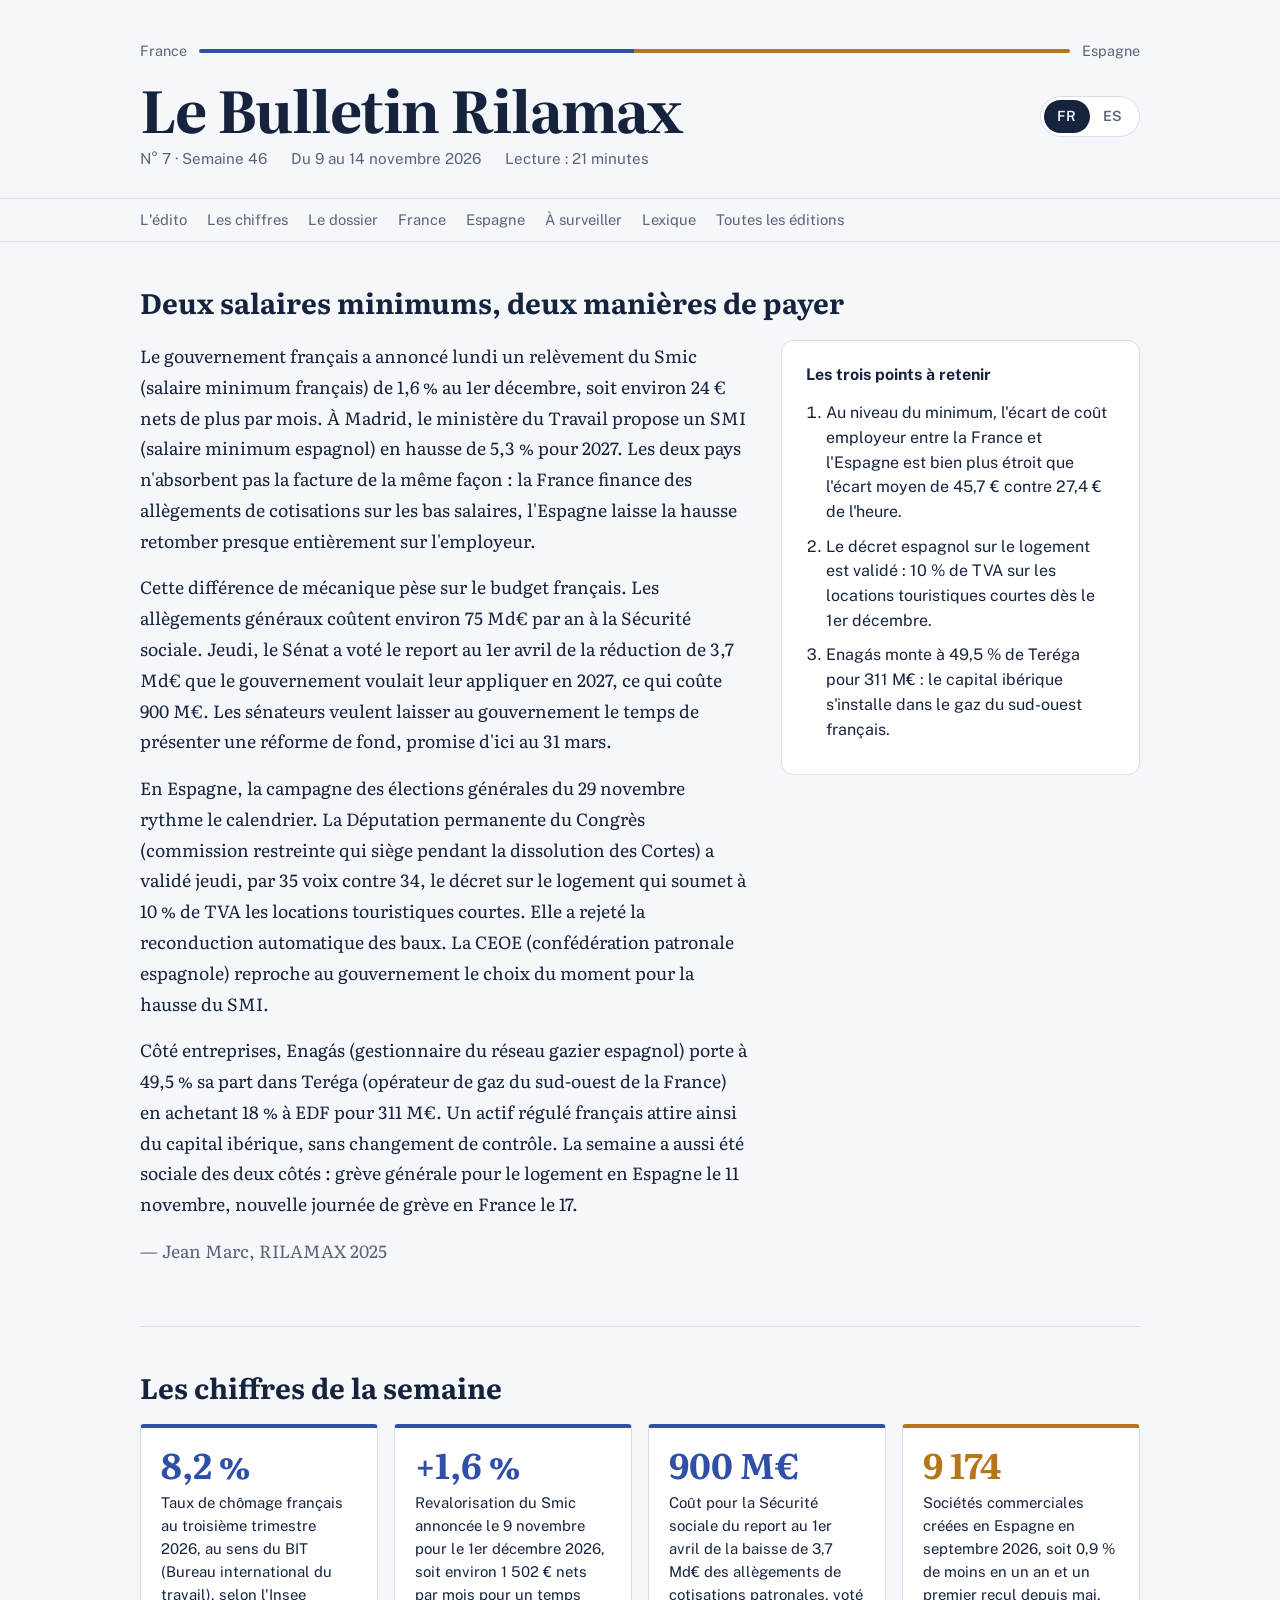
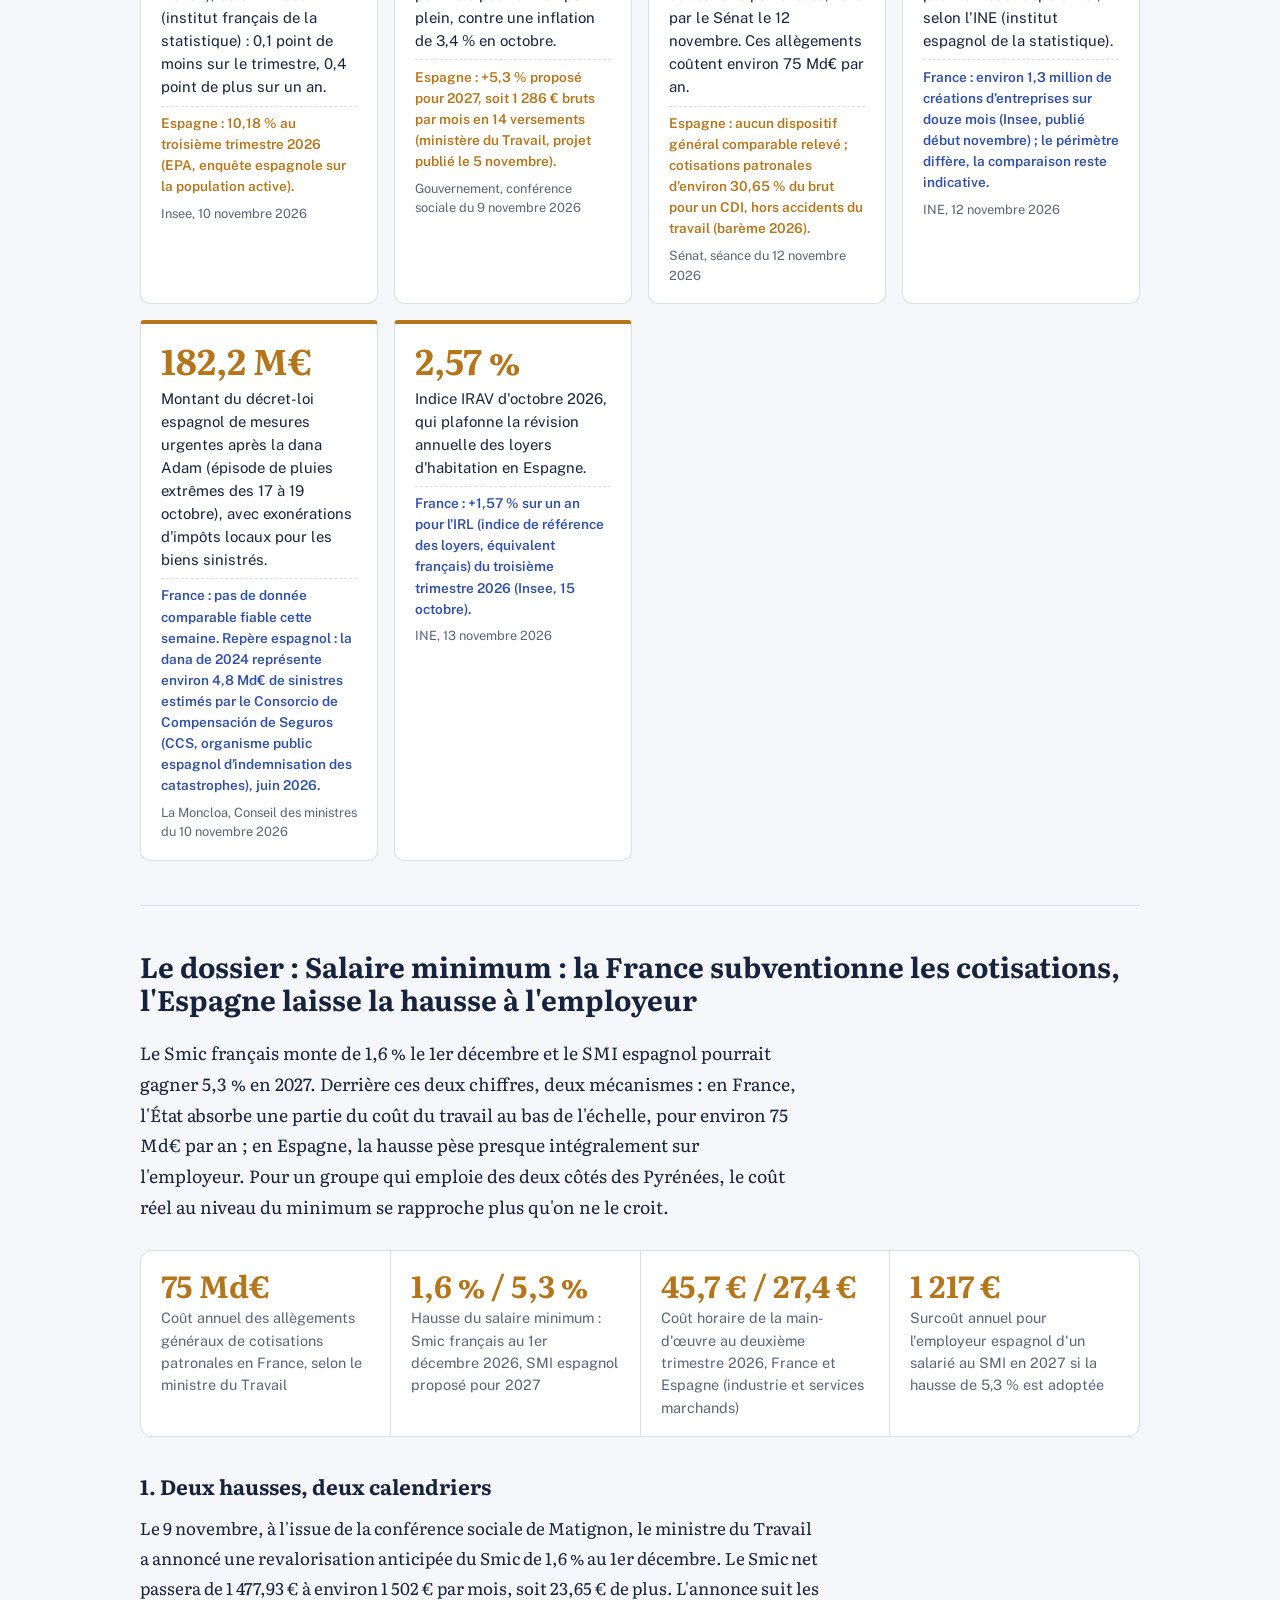
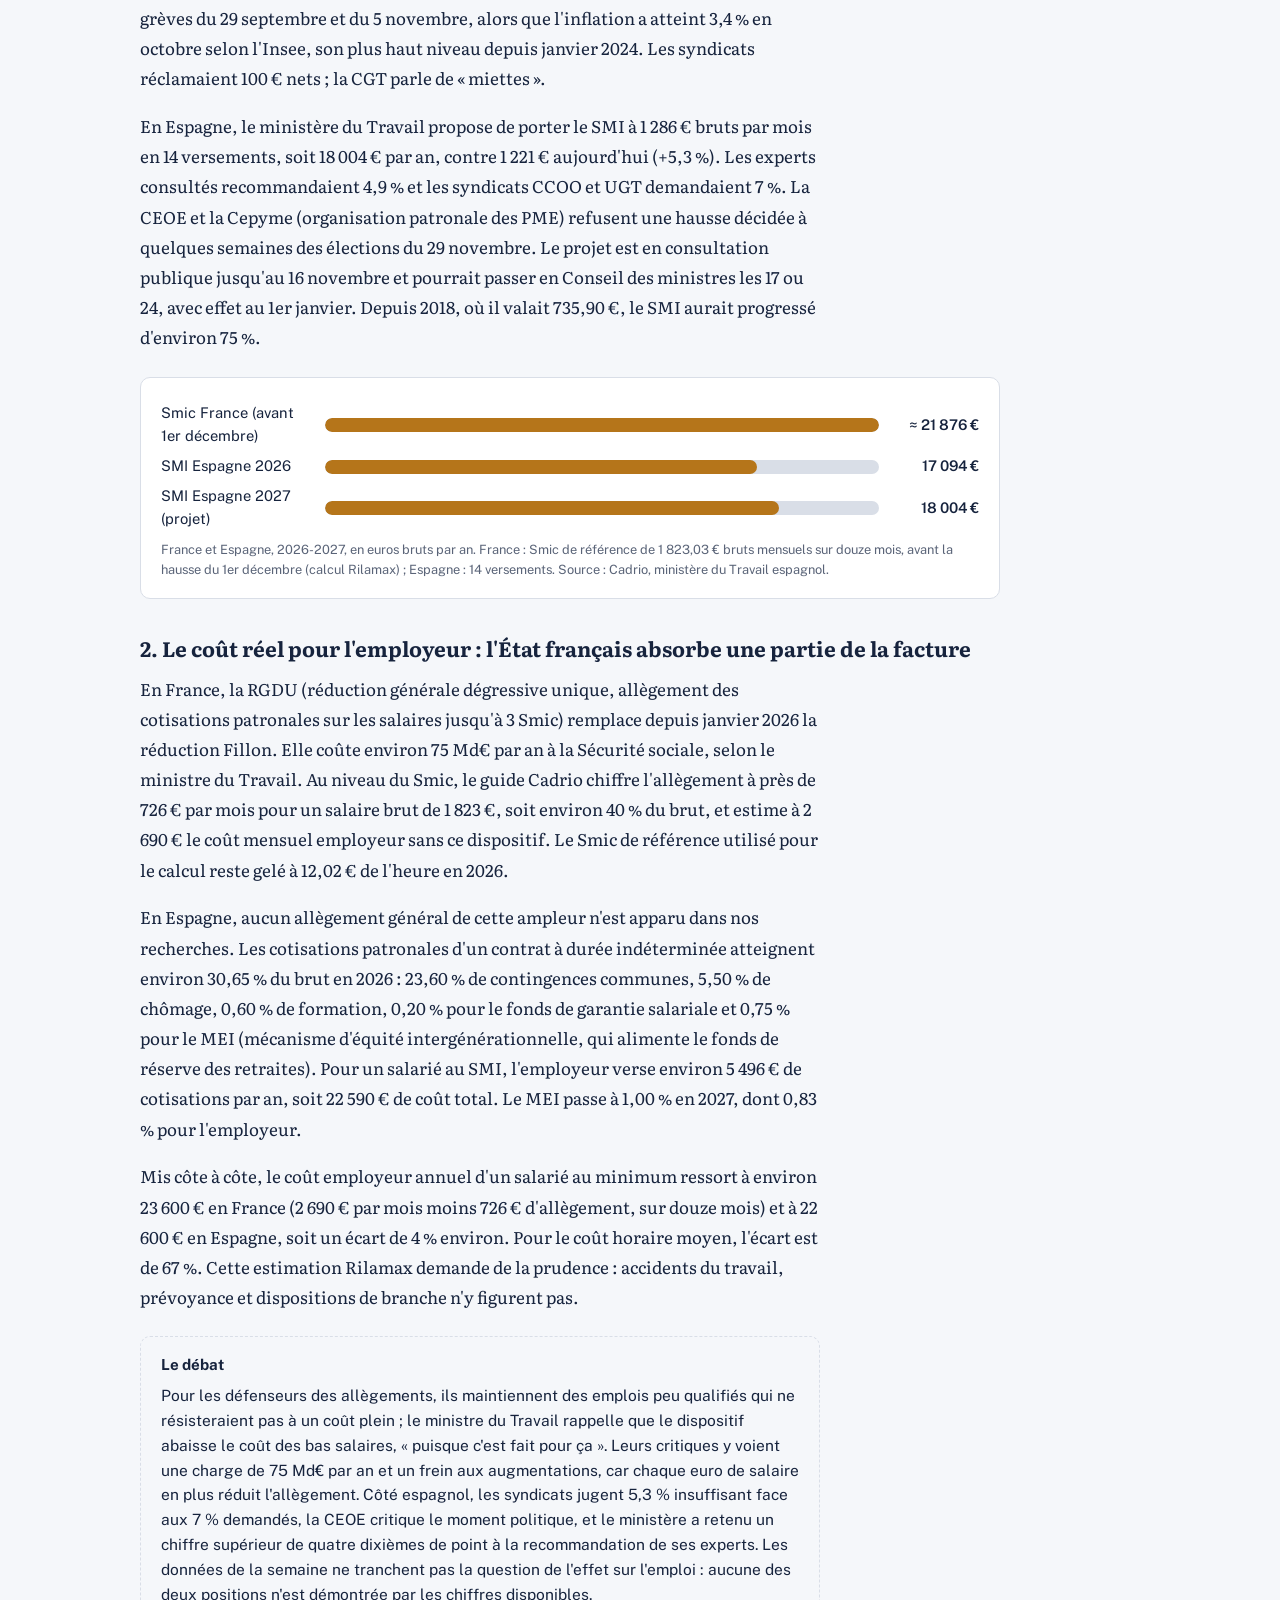
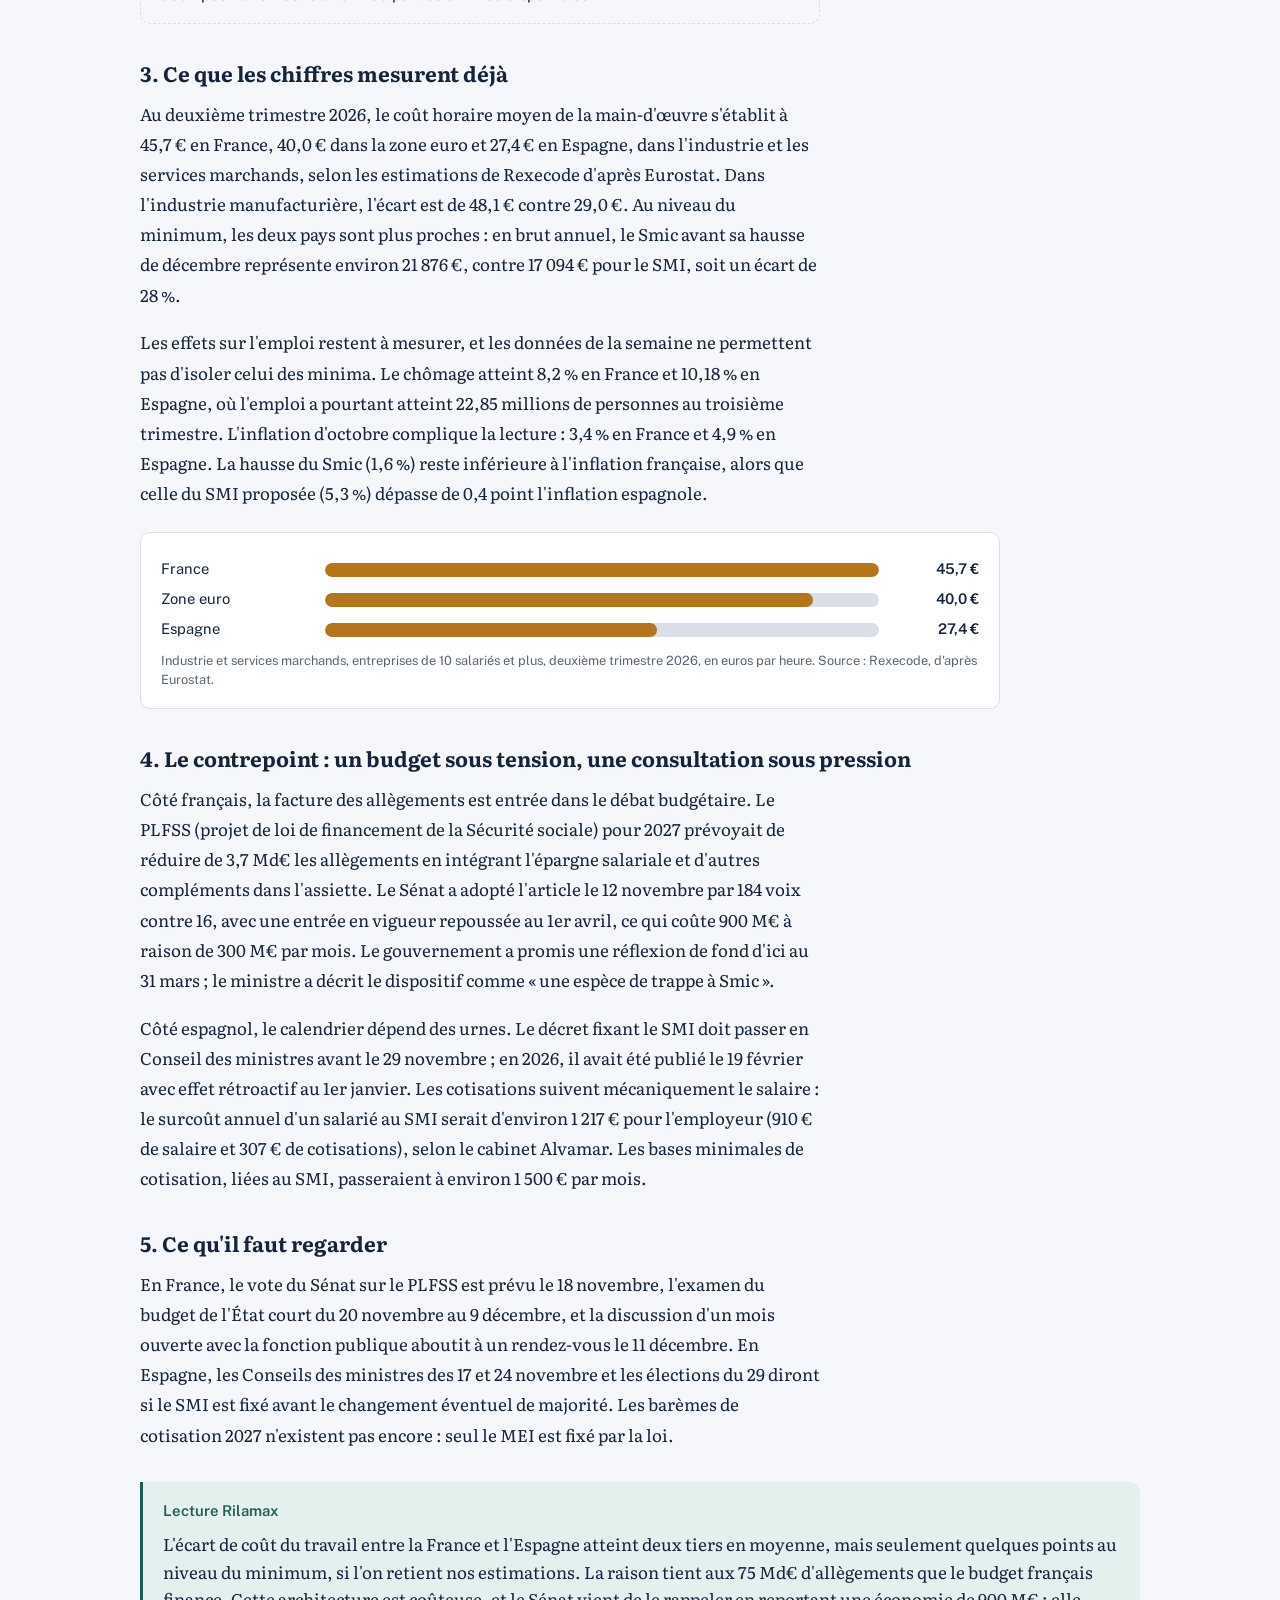
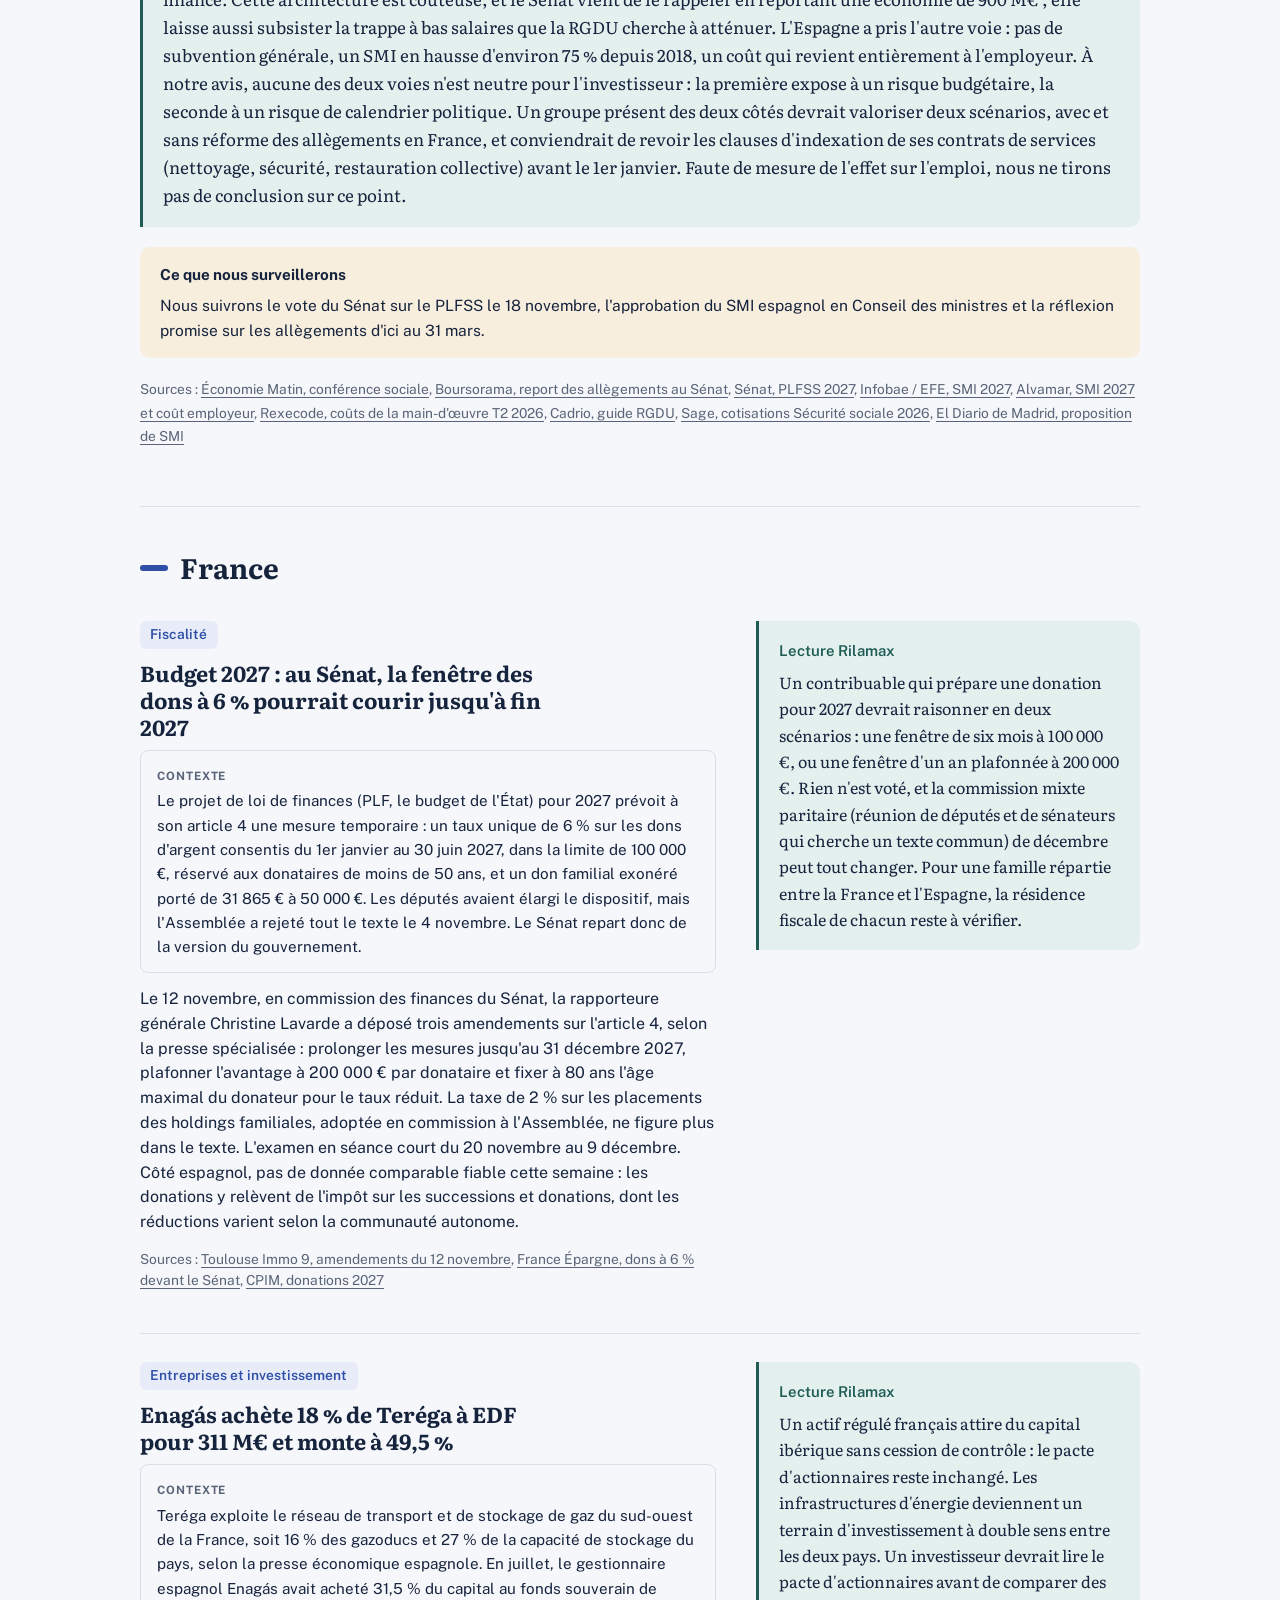
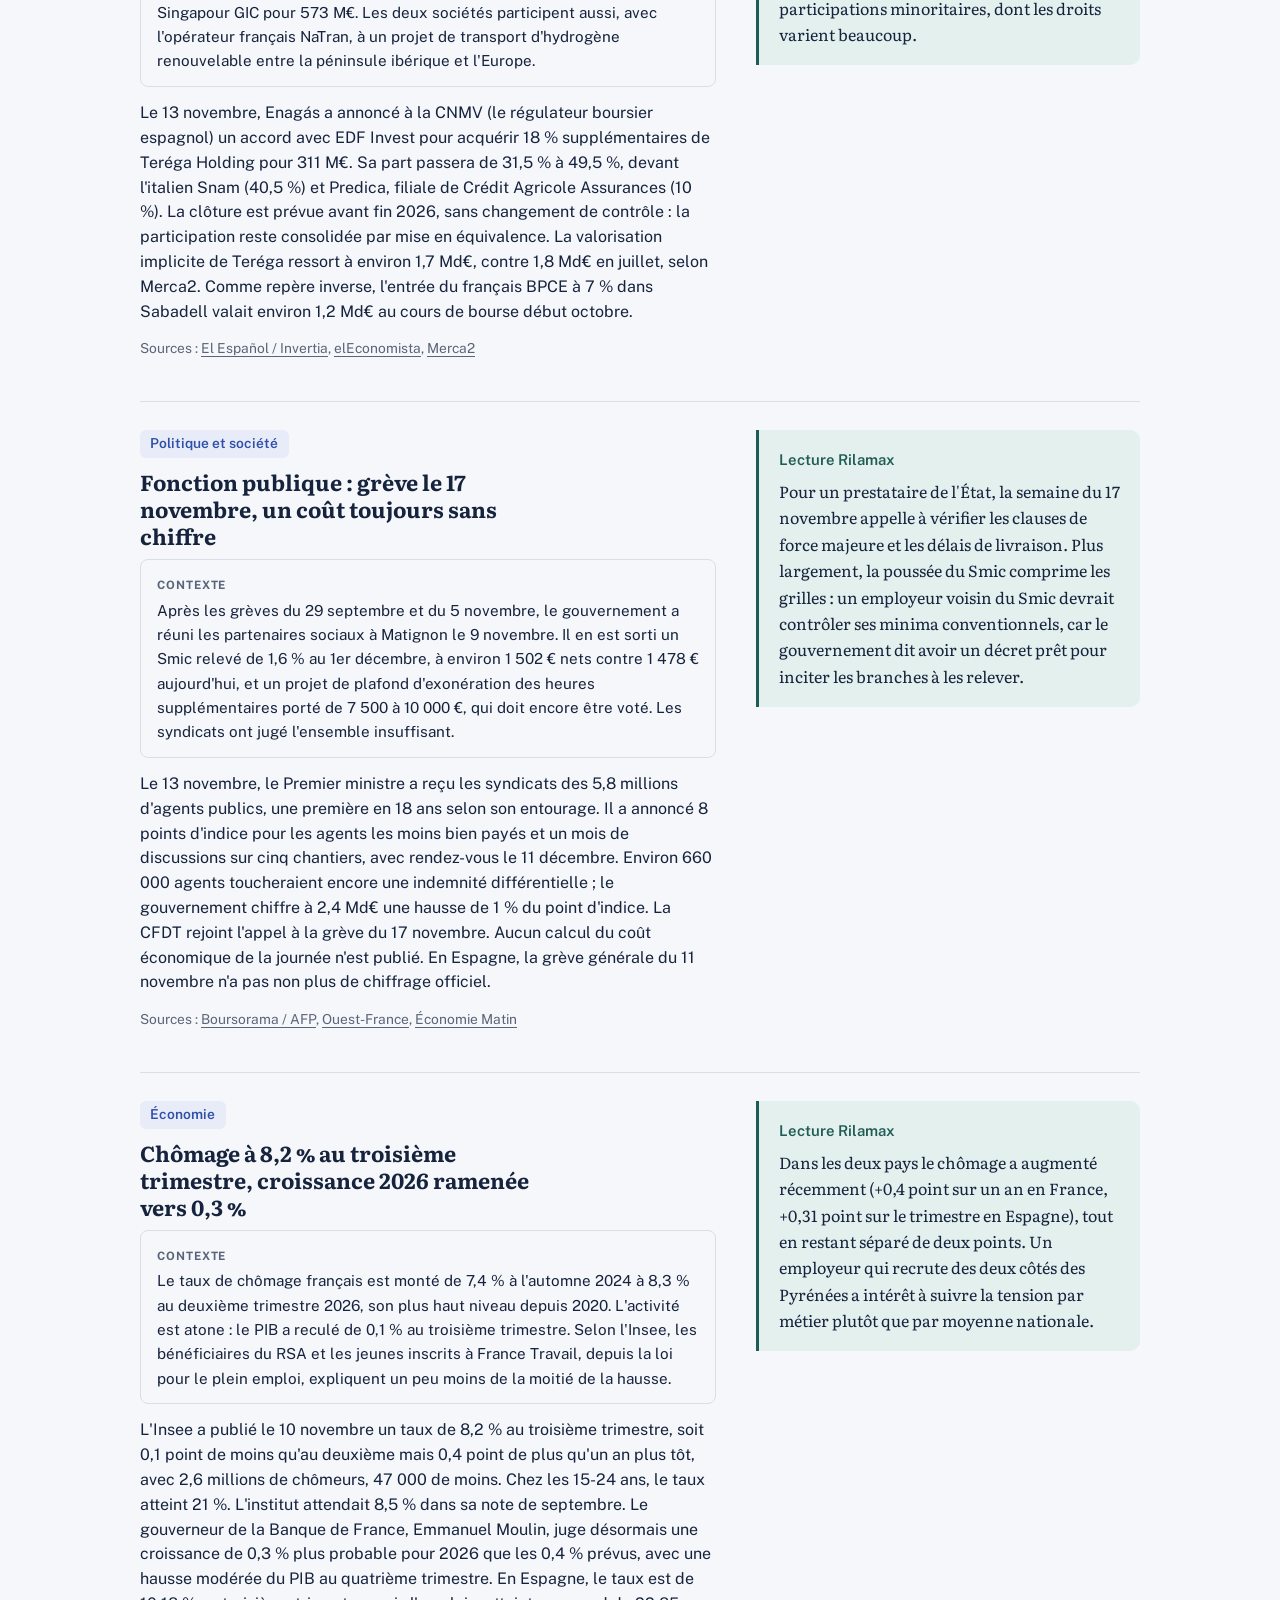
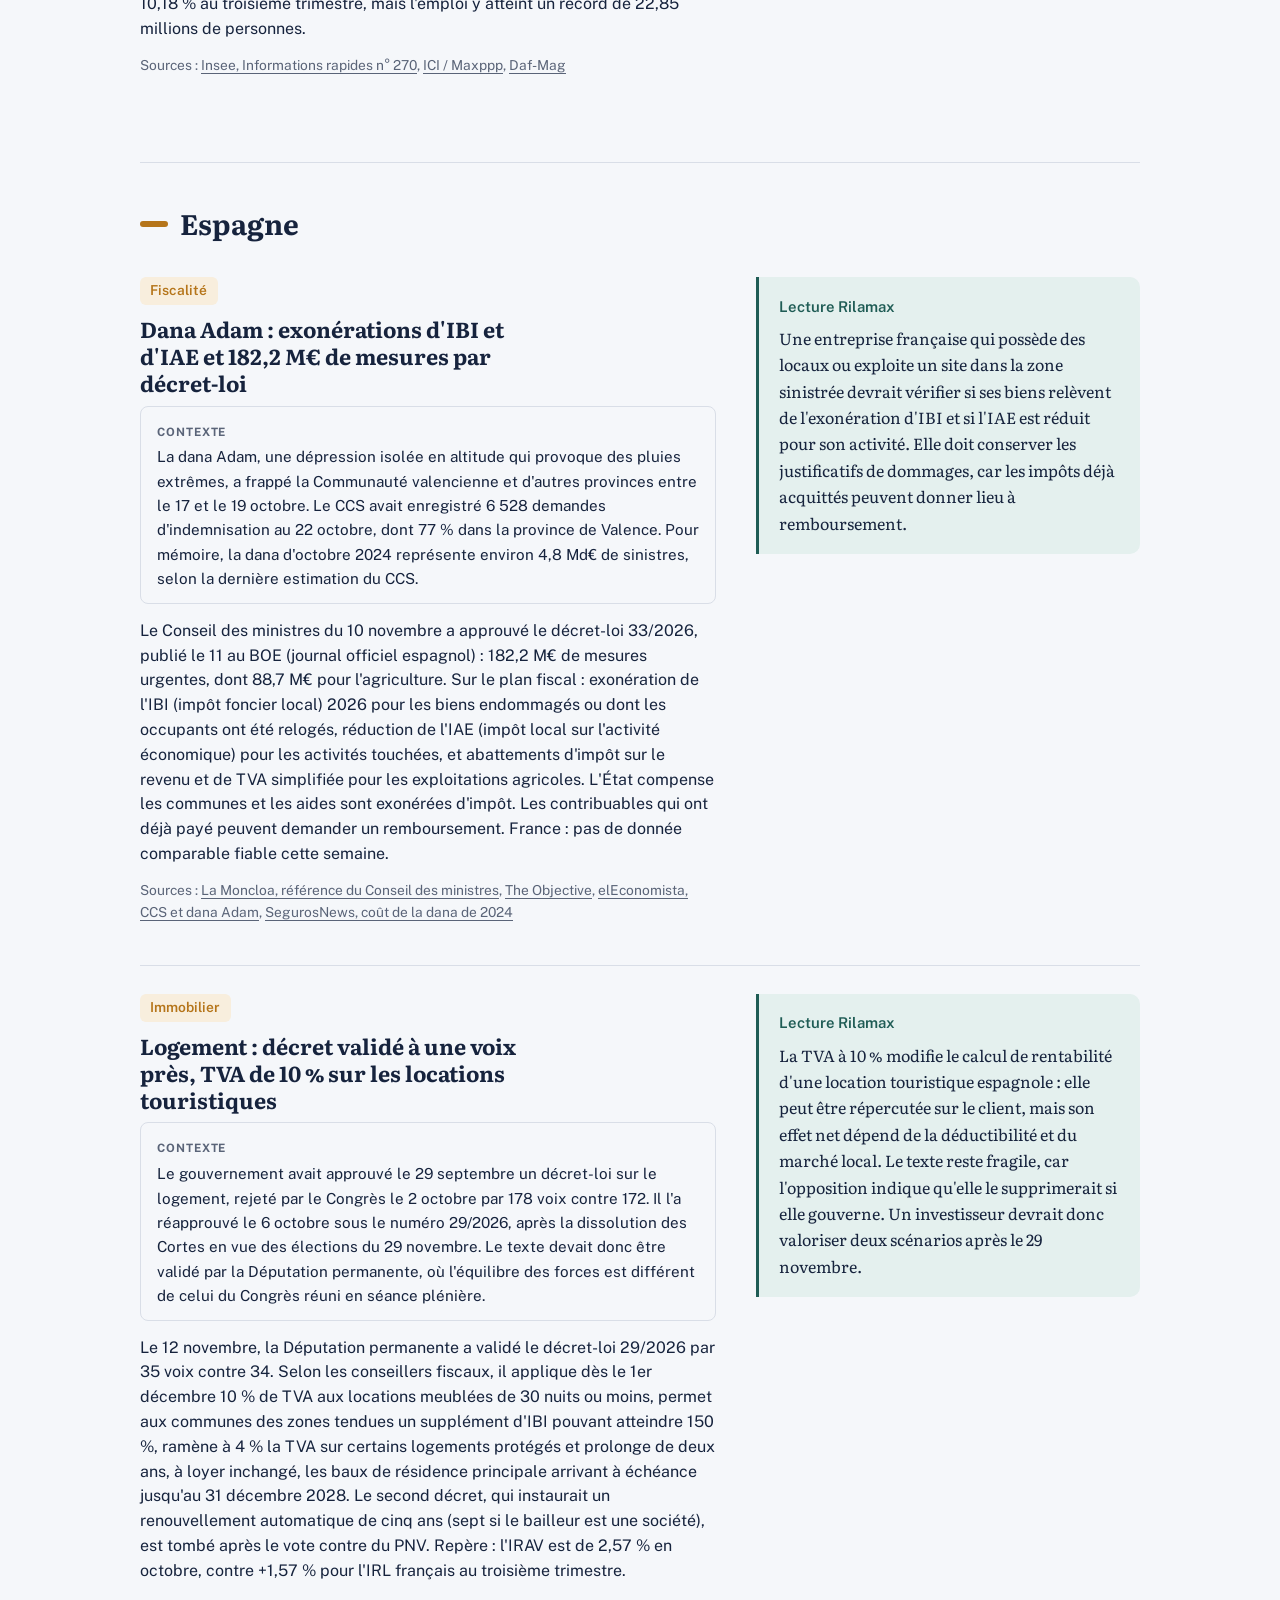
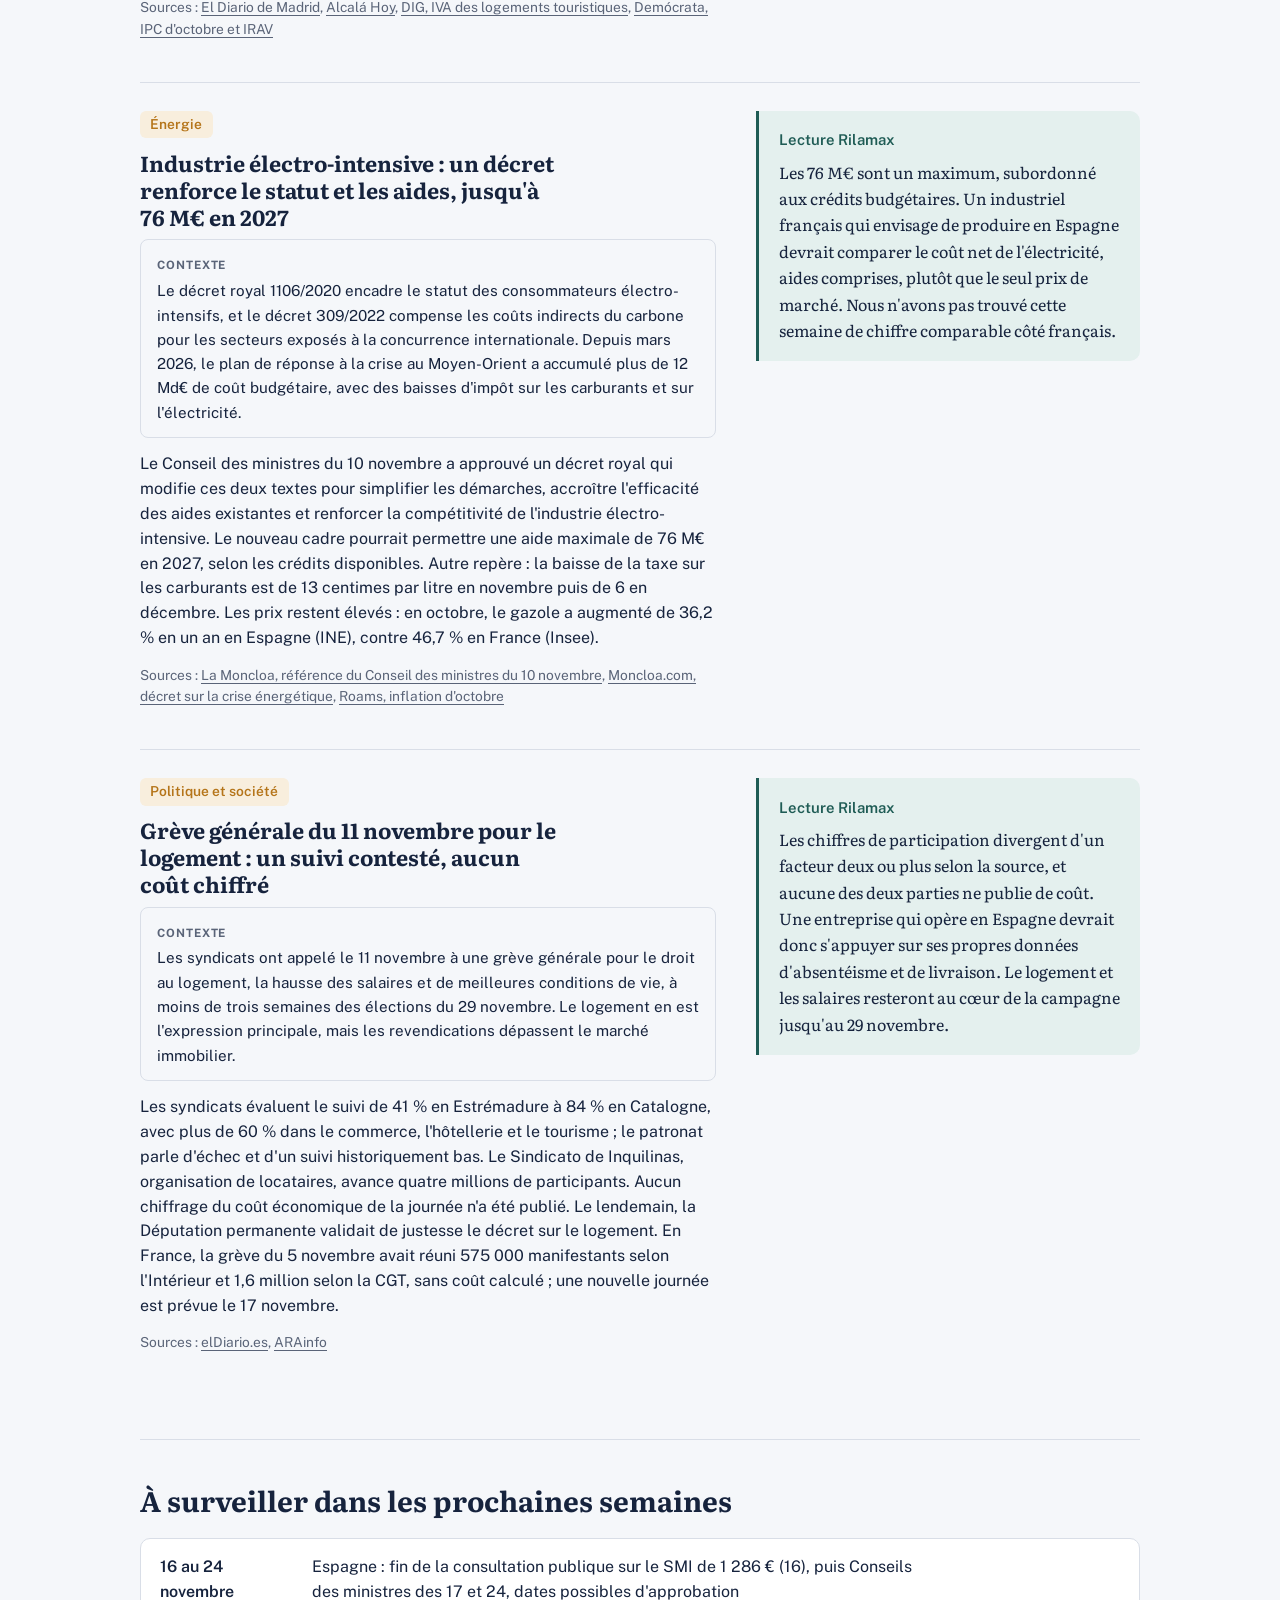
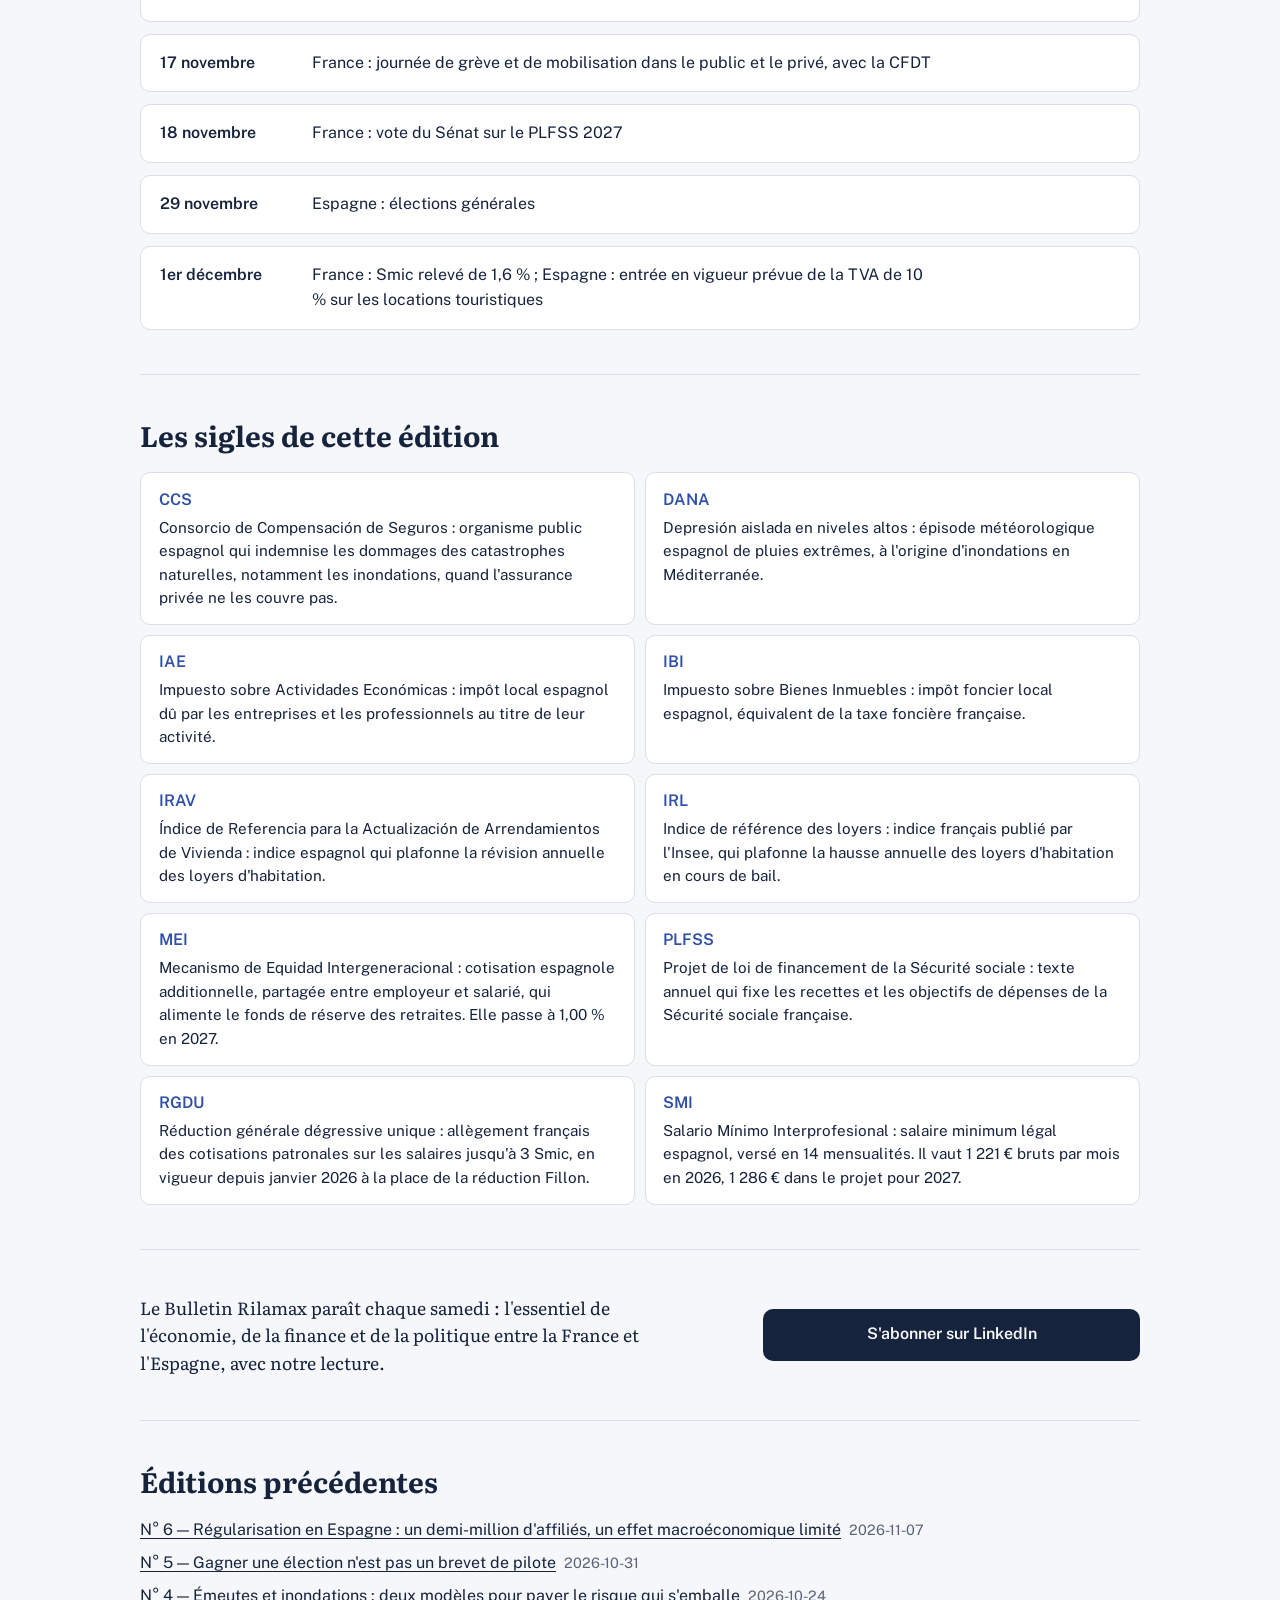
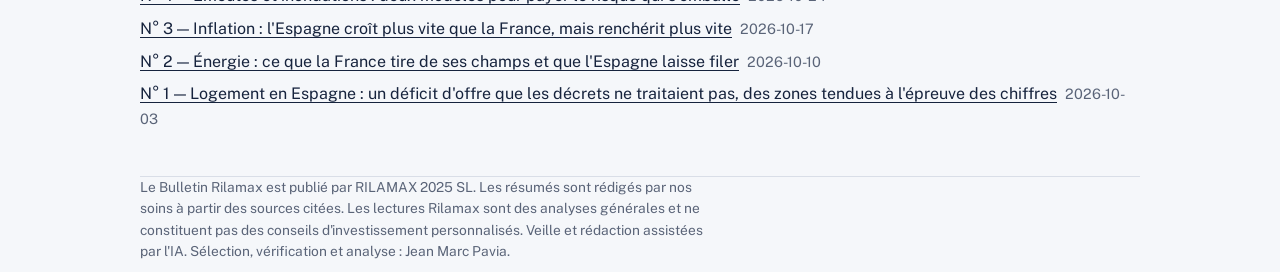
==== commit 07bdae71: "Bulletin Rilamax N.º 7 (semana 46)" ====
--- a/site/index.html
+++ b/site/index.html
@@ -3,14 +3,14 @@
 <head>
 <meta charset="utf-8">
 <meta name="viewport" content="width=device-width, initial-scale=1, viewport-fit=cover">
-<title>Le Bulletin Rilamax — N° 6</title>
-<meta name="description" content="Régularisation en Espagne : un demi-million d&#39;affiliés, un effet macroéconomique limité">
+<title>Le Bulletin Rilamax — N° 7</title>
+<meta name="description" content="Salaire minimum : la France subventionne les cotisations, l&#39;Espagne laisse la hausse à l&#39;employeur">
 <meta property="og:type" content="article">
 <meta property="og:site_name" content="Le Bulletin Rilamax">
-<meta property="og:title" content="Le Bulletin Rilamax N° 6 · Régularisation en Espagne : un demi-million d&#39;affiliés, un effet macroéconomique limité">
-<meta property="og:description" content="Fin octobre, 490 586 étrangers régularisés par la procédure extraordinaire ouverte au printemps figuraient à la Sécurité sociale espagnole, dont l&#39;affiliation totale a atteint un record de 22,6 millions. Le chômage enregistré a pourtant augmenté de 43 128 personnes, la plus forte hausse pour un mois d&#39;octobre depuis la pandémie. Nous mesurons ce que l&#39;opération change pour le marché du travail et les cotisations, avec en miroir le dispositif français, dont la fenêtre se ferme le 31 décembre.">
+<meta property="og:title" content="Le Bulletin Rilamax N° 7 · Salaire minimum : la France subventionne les cotisations, l&#39;Espagne laisse la hausse à l&#39;employeur">
+<meta property="og:description" content="Le Smic français monte de 1,6 % le 1er décembre et le SMI espagnol pourrait gagner 5,3 % en 2027. Derrière ces deux chiffres, deux mécanismes : en France, l&#39;État absorbe une partie du coût du travail au bas de l&#39;échelle, pour environ 75 Md€ par an ; en Espagne, la hausse pèse presque intégralement sur l&#39;employeur. Pour un groupe qui emploie des deux côtés des Pyrénées, le coût réel au niveau du minimum se rapproche plus qu&#39;on ne le croit.">
 <meta property="og:image" content="https://bulletin.rilamax.com/portada.png">
-<meta property="og:url" content="https://bulletin.rilamax.com/ediciones/2026-11-07/">
+<meta property="og:url" content="https://bulletin.rilamax.com/ediciones/2026-11-14/">
 <meta name="twitter:card" content="summary_large_image">
 <link rel="preconnect" href="https://fonts.googleapis.com">
 <link rel="preconnect" href="https://fonts.gstatic.com" crossorigin>
@@ -240,7 +240,7 @@
       <h1>Le Bulletin Rilamax</h1>
       <div class="langs" role="group" aria-label="Langue"><button type="button" data-set="fr" aria-pressed="true">FR</button><button type="button" data-set="es" aria-pressed="false">ES</button></div>
     </div>
-    <div class="meta"><span>N° 6 · Semaine 45</span><span>Du 2 au 7 novembre 2026</span><span>Lecture : 19 minutes</span></div>
+    <div class="meta"><span>N° 7 · Semaine 46</span><span>Du 9 au 14 novembre 2026</span><span>Lecture : 21 minutes</span></div>
   </div>
 </header>
 
@@ -259,15 +259,15 @@
 
 <main class="wrap">
   <section id="fr-edito">
-    <h2>Deux parlements, deux textes en suspens</h2>
+    <h2>Deux salaires minimums, deux manières de payer</h2>
     <div class="edito">
       <div class="body">
-        <p>Mercredi 4 novembre, l&#39;Assemblée nationale a rejeté la partie recettes du budget 2027 par 458 voix contre zéro, deux abstentions mises à part. Les ajouts fiscaux votés par les députés tombent avec le texte, et le Sénat repart de la copie du gouvernement à partir du 20 novembre. Un investisseur qui avait intégré l&#39;apport-cession ou la taxation des multinationales dans ses scénarios doit les retirer, au moins pour l&#39;instant.</p><p>À Madrid, la situation est symétrique. Les Cortes (le Parlement espagnol) sont dissoutes, les élections ont lieu le 29 novembre, et le décret-loi 29/2026, qui change la fiscalité des locations touristiques dès le 1er décembre, attend le vote de la Diputación Permanente, la commission qui exerce les pouvoirs du Congrès pendant la dissolution. Le gouvernement arrive au scrutin sans budget nouveau depuis 2023.</p><p>Les situations budgétaires n&#39;ont rien de comparable. La France vise un déficit de 5,0 % en 2027, après 5,4 % attendus en 2026 ; le gouvernement espagnol prévoit 2,1 % pour 2026. D&#39;un côté des finances fragiles et un texte instable, de l&#39;autre des comptes plus sains et un cadre fiscal et locatif suspendu à un scrutin. Pour qui opère des deux côtés, les deux incertitudes se cumulent.</p><p>Sur l&#39;emploi, le contraste est tout aussi net. L&#39;Espagne compte 490 586 étrangers régularisés en emploi déclaré à fin octobre ; la France a délivré 1 655 titres « métiers en tension » en 2025. Le dossier de la semaine examine ce que cet écart change pour le marché du travail et pour les cotisations, chiffres officiels à l&#39;appui.</p>
+        <p>Le gouvernement français a annoncé lundi un relèvement du Smic (salaire minimum français) de 1,6 % au 1er décembre, soit environ 24 € nets de plus par mois. À Madrid, le ministère du Travail propose un SMI (salaire minimum espagnol) en hausse de 5,3 % pour 2027. Les deux pays n&#39;absorbent pas la facture de la même façon : la France finance des allègements de cotisations sur les bas salaires, l&#39;Espagne laisse la hausse retomber presque entièrement sur l&#39;employeur.</p><p>Cette différence de mécanique pèse sur le budget français. Les allègements généraux coûtent environ 75 Md€ par an à la Sécurité sociale. Jeudi, le Sénat a voté le report au 1er avril de la réduction de 3,7 Md€ que le gouvernement voulait leur appliquer en 2027, ce qui coûte 900 M€. Les sénateurs veulent laisser au gouvernement le temps de présenter une réforme de fond, promise d&#39;ici au 31 mars.</p><p>En Espagne, la campagne des élections générales du 29 novembre rythme le calendrier. La Députation permanente du Congrès (commission restreinte qui siège pendant la dissolution des Cortes) a validé jeudi, par 35 voix contre 34, le décret sur le logement qui soumet à 10 % de TVA les locations touristiques courtes. Elle a rejeté la reconduction automatique des baux. La CEOE (confédération patronale espagnole) reproche au gouvernement le choix du moment pour la hausse du SMI.</p><p>Côté entreprises, Enagás (gestionnaire du réseau gazier espagnol) porte à 49,5 % sa part dans Teréga (opérateur de gaz du sud-ouest de la France) en achetant 18 % à EDF pour 311 M€. Un actif régulé français attire ainsi du capital ibérique, sans changement de contrôle. La semaine a aussi été sociale des deux côtés : grève générale pour le logement en Espagne le 11 novembre, nouvelle journée de grève en France le 17.</p>
         <p class="sign">— Jean Marc, RILAMAX 2025</p>
       </div>
       <aside class="keys">
         <h3>Les trois points à retenir</h3>
-        <ol><li>La France repart du texte initial sur les recettes 2027 : le Sénat l&#39;examine dès le 20 novembre.</li><li>L&#39;Espagne vote le 29 novembre avec un décret fiscal sur le logement encore à convalider.</li><li>490 586 étrangers régularisés ont un emploi déclaré en Espagne, pour un effet macroéconomique limité.</li></ol>
+        <ol><li>Au niveau du minimum, l&#39;écart de coût employeur entre la France et l&#39;Espagne est bien plus étroit que l&#39;écart moyen de 45,7 € contre 27,4 € de l&#39;heure.</li><li>Le décret espagnol sur le logement est validé : 10 % de TVA sur les locations touristiques courtes dès le 1er décembre.</li><li>Enagás monte à 49,5 % de Teréga pour 311 M€ : le capital ibérique s&#39;installe dans le gaz du sud-ouest français.</li></ol>
       </aside>
     </div>
   </section>
@@ -275,70 +275,70 @@
   <section id="fr-cifras">
     <h2>Les chiffres de la semaine</h2>
     <div class="figs">
-      <div class="fig fr"><strong>71 139</strong><span>Défaillances d&#39;entreprises en France cumulées sur douze mois à fin septembre 2026, 4,4 % de plus en un an.</span><em class="cmp-o es">Espagne : 1 601 procédures de sociétés au 2e trimestre 2026, +11,6 % sur un an (Colegio de Registradores) ; périmètre et rythme de publication différents.</em><small>Banque de France</small></div><div class="fig fr"><strong>7,3 Md€</strong><span>Déficit commercial de la France en septembre 2026, aggravé de 1,3 Md€ en un mois ; 64,4 Md€ sur douze mois.</span><em class="cmp-o es">Espagne : 7,8 Md€ en août et 45,8 Md€ sur janvier-août (ministère de l&#39;Économie, publié le 20 octobre).</em><small>Douanes françaises</small></div><div class="fig fr"><strong>5,9 %</strong><span>Déficit public évoqué en séance pour 2027 si les amendements des députés étaient maintenus, contre une cible de 5,0 %.</span><em class="cmp-o es">Espagne : 2,1 % prévu pour 2026 (gouvernement espagnol, avril 2026).</em><small>Assemblée nationale, débats du 4 novembre</small></div><div class="fig es"><strong>490 586</strong><span>Étrangers régularisés inscrits à la Sécurité sociale espagnole à fin octobre 2026.</span><em class="cmp-o fr">France : 1 655 titres « métiers en tension » délivrés en 2025 (ministère de l&#39;Intérieur) ; dispositifs de nature différente.</em><small>Seguridad Social</small></div><div class="fig es"><strong>14 488 M€</strong><span>Dépense des touristes internationaux en Espagne en septembre 2026, +8,1 % sur un an.</span><em class="cmp-o fr">Touristes français en Espagne : 1 054 668 en septembre (−1,5 %), pour une dépense d&#39;environ 1 Md€ (+6,5 %) (INE).</em><small>INE (Egatur)</small></div><div class="fig es"><strong>188 000 t</strong><span>Huile d&#39;olive retirée du marché espagnol de novembre 2026 à septembre 2027, soit 12 % de la production estimée.</span><em class="cmp-o fr">Pas de donnée comparable fiable côté français cette semaine.</em><small>Ministère espagnol de l&#39;Agriculture</small></div>
+      <div class="fig fr"><strong>8,2 %</strong><span>Taux de chômage français au troisième trimestre 2026, au sens du BIT (Bureau international du travail), selon l&#39;Insee (institut français de la statistique) : 0,1 point de moins sur le trimestre, 0,4 point de plus sur un an.</span><em class="cmp-o es">Espagne : 10,18 % au troisième trimestre 2026 (EPA, enquête espagnole sur la population active).</em><small>Insee, 10 novembre 2026</small></div><div class="fig fr"><strong>+1,6 %</strong><span>Revalorisation du Smic annoncée le 9 novembre pour le 1er décembre 2026, soit environ 1 502 € nets par mois pour un temps plein, contre une inflation de 3,4 % en octobre.</span><em class="cmp-o es">Espagne : +5,3 % proposé pour 2027, soit 1 286 € bruts par mois en 14 versements (ministère du Travail, projet publié le 5 novembre).</em><small>Gouvernement, conférence sociale du 9 novembre 2026</small></div><div class="fig fr"><strong>900 M€</strong><span>Coût pour la Sécurité sociale du report au 1er avril de la baisse de 3,7 Md€ des allègements de cotisations patronales, voté par le Sénat le 12 novembre. Ces allègements coûtent environ 75 Md€ par an.</span><em class="cmp-o es">Espagne : aucun dispositif général comparable relevé ; cotisations patronales d&#39;environ 30,65 % du brut pour un CDI, hors accidents du travail (barème 2026).</em><small>Sénat, séance du 12 novembre 2026</small></div><div class="fig es"><strong>9 174</strong><span>Sociétés commerciales créées en Espagne en septembre 2026, soit 0,9 % de moins en un an et un premier recul depuis mai, selon l&#39;INE (institut espagnol de la statistique).</span><em class="cmp-o fr">France : environ 1,3 million de créations d&#39;entreprises sur douze mois (Insee, publié début novembre) ; le périmètre diffère, la comparaison reste indicative.</em><small>INE, 12 novembre 2026</small></div><div class="fig es"><strong>182,2 M€</strong><span>Montant du décret-loi espagnol de mesures urgentes après la dana Adam (épisode de pluies extrêmes des 17 à 19 octobre), avec exonérations d&#39;impôts locaux pour les biens sinistrés.</span><em class="cmp-o fr">France : pas de donnée comparable fiable cette semaine. Repère espagnol : la dana de 2024 représente environ 4,8 Md€ de sinistres estimés par le Consorcio de Compensación de Seguros (CCS, organisme public espagnol d&#39;indemnisation des catastrophes), juin 2026.</em><small>La Moncloa, Conseil des ministres du 10 novembre 2026</small></div><div class="fig es"><strong>2,57 %</strong><span>Indice IRAV d&#39;octobre 2026, qui plafonne la révision annuelle des loyers d&#39;habitation en Espagne.</span><em class="cmp-o fr">France : +1,57 % sur un an pour l&#39;IRL (indice de référence des loyers, équivalent français) du troisième trimestre 2026 (Insee, 15 octobre).</em><small>INE, 13 novembre 2026</small></div>
     </div>
   </section>
 
   
   <section id="fr-dossier" class="dossier">
-    <h2>Le dossier : Régularisation en Espagne : un demi-million d&#39;affiliés, un effet macroéconomique limité</h2>
-    <p class="intro">Fin octobre, 490 586 étrangers régularisés par la procédure extraordinaire ouverte au printemps figuraient à la Sécurité sociale espagnole, dont l&#39;affiliation totale a atteint un record de 22,6 millions. Le chômage enregistré a pourtant augmenté de 43 128 personnes, la plus forte hausse pour un mois d&#39;octobre depuis la pandémie. Nous mesurons ce que l&#39;opération change pour le marché du travail et les cotisations, avec en miroir le dispositif français, dont la fenêtre se ferme le 31 décembre.</p>
-    <div class="dfigs"><div><strong>1 174 978</strong><span>demandes déposées jusqu&#39;au 30 juin 2026, alors que le gouvernement visait jusqu&#39;à 500 000 bénéficiaires</span></div><div><strong>490 586</strong><span>régularisés inscrits à la Sécurité sociale fin octobre, contre 262 475 au 30 juillet</span></div><div><strong>+27 744</strong><span>hausse du chômage enregistré des étrangers en octobre, soit 64 % de la hausse totale (+43 128)</span></div><div><strong>0,03 point</strong><span>de PIB en moyenne d&#39;ici 2050 : l&#39;effet estimé par l&#39;AIReF sur les finances de la Sécurité sociale</span></div></div>
+    <h2>Le dossier : Salaire minimum : la France subventionne les cotisations, l&#39;Espagne laisse la hausse à l&#39;employeur</h2>
+    <p class="intro">Le Smic français monte de 1,6 % le 1er décembre et le SMI espagnol pourrait gagner 5,3 % en 2027. Derrière ces deux chiffres, deux mécanismes : en France, l&#39;État absorbe une partie du coût du travail au bas de l&#39;échelle, pour environ 75 Md€ par an ; en Espagne, la hausse pèse presque intégralement sur l&#39;employeur. Pour un groupe qui emploie des deux côtés des Pyrénées, le coût réel au niveau du minimum se rapproche plus qu&#39;on ne le croit.</p>
+    <div class="dfigs"><div><strong>75 Md€</strong><span>Coût annuel des allègements généraux de cotisations patronales en France, selon le ministre du Travail</span></div><div><strong>1,6 % / 5,3 %</strong><span>Hausse du salaire minimum : Smic français au 1er décembre 2026, SMI espagnol proposé pour 2027</span></div><div><strong>45,7 € / 27,4 €</strong><span>Coût horaire de la main-d&#39;œuvre au deuxième trimestre 2026, France et Espagne (industrie et services marchands)</span></div><div><strong>1 217 €</strong><span>Surcoût annuel pour l&#39;employeur espagnol d&#39;un salarié au SMI en 2027 si la hausse de 5,3 % est adoptée</span></div></div>
     <div class="longform">
       
         
-        <h3>1. L&#39;origine : un décret royal, 1,17 million de demandes</h3>
-        <p>Le 27 janvier 2026, le gouvernement espagnol a adopté par décret royal une régularisation extraordinaire, à la suite d&#39;une initiative populaire signée par plus de 600 000 personnes et de discussions avec Podemos. Étaient visées les personnes présentes avant le 31 décembre 2025 et résidant depuis au moins cinq mois. Le centre d&#39;études Funcas évaluait à environ 840 000 les étrangers en situation irrégulière début 2025, dont 91 % de Latino-Américains. Le gouvernement annonçait jusqu&#39;à 500 000 bénéficiaires.</p><p>Le dépôt des demandes a couru d&#39;avril au 30 juin et produit 1 174 978 dossiers, soit plus du double de l&#39;annonce initiale. Au bilan officiel du 2 juillet, 609 737 dossiers avaient été admis à instruction, ce qui ouvre un permis provisoire de résidence et de travail, et environ 11 000 personnes avaient reçu une décision favorable définitive. Le gouvernement disposait de trois mois pour traiter le reste ; à notre connaissance, aucun nouveau bilan national n&#39;a été publié depuis.</p>
-        
-        
-        
-      
-        
-        <h3>2. Les positions des acteurs et le flou administratif</h3>
-        <p>Le gouvernement présente la mesure comme un outil économique : la Banque d&#39;Espagne et l&#39;ONU estiment que le pays a besoin d&#39;environ 300 000 travailleurs migrants par an face au vieillissement. Selon un reportage de franceinfo, elle est soutenue à la fois par la gauche et par le patronat, dans une économie bâtie sur le tourisme et l&#39;agriculture. Ses opposants invoquent un effet d&#39;appel et une pression sur les services publics ; le Parti populaire (PP, droite) propose d&#39;interdire par la loi les régularisations collectives.</p><p>L&#39;administration, elle, traîne. Le silence au-delà de trois mois vaut rejet, ce qui laisse de nombreux dossiers dans une zone grise. Des cabinets d&#39;avocats estiment, sur leurs propres échantillons, qu&#39;environ sept dossiers sur dix restaient sans décision définitive mi-octobre. Un refus fait perdre l&#39;habilitation provisoire à travailler. Pour l&#39;employeur, le risque est donc administratif avant d&#39;être économique.</p>
-        
-        
-        
-      
-        
-        <h3>3. Les effets mesurés : de l&#39;emploi déclaré avant tout</h3>
-        <p>Au 30 juillet, 262 475 régularisés étaient en emploi déclaré. À fin octobre, ils sont 490 586, dont 75,2 % au régime général et 5,9 % indépendants. L&#39;affiliation moyenne atteint 22 624 165 après un gain mensuel de 186 612, le plus fort pour un mois d&#39;octobre de la série. Selon une économiste citée par la radio COPE, un tiers des nouveaux affiliés du mois étaient étrangers.</p><p>Le chômage enregistré a progressé de 43 128 personnes, à 2 422 633, tout en restant à son plus bas niveau pour un mois d&#39;octobre depuis 2007. Celui des étrangers gagne 27 744 personnes (+6,9 %), à 427 407, soit 64 % de la hausse. Selon la même économiste, une part de cette hausse tient à des personnes qui s&#39;inscrivent désormais comme demandeurs d&#39;emploi. L&#39;AIReF, l&#39;autorité budgétaire indépendante espagnole, chiffre à environ 1,07 Md€ les cotisations de la première année, et à 0,03 point de PIB l&#39;effet moyen sur la période.</p><p>Fedea (centre de recherche économique) et BBVA Research jugent que l&#39;affiliation des étrangers pourrait progresser de 17 %, mais que l&#39;écart de PIB avec et sans régularisation est positif sans être statistiquement significatif ; ils attendent aussi une modération des salaires réels. La Sécurité sociale a elle-même demandé de la prudence tant que des centaines de milliers de dossiers restent à traiter.</p>
-        
-<figure class="chart" aria-label="Trois barres : demandes déposées, dossiers admis à instruction, régularisés en emploi déclaré">
-  
-  <div class="bar-row"><span class="lbl">Demandes déposées</span><span class="bar"><span class="fill w100 c-es"></span></span><span class="val">≈ 1 175 000</span></div><div class="bar-row"><span class="lbl">Dossiers admis à instruction</span><span class="bar"><span class="fill w52 c-es"></span></span><span class="val">≈ 610 000</span></div><div class="bar-row"><span class="lbl">Régularisés en emploi déclaré</span><span class="bar"><span class="fill w42 c-es"></span></span><span class="val">≈ 491 000</span></div>
-  <figcaption>Espagne, 2026 (demandes au 30 juin, admissions au 2 juillet, affiliés fin octobre). Sources : ministère de l&#39;Inclusion via InfoMigrante ; Sécurité sociale via El Salto.</figcaption>
+        <h3>1. Deux hausses, deux calendriers</h3>
+        <p>Le 9 novembre, à l&#39;issue de la conférence sociale de Matignon, le ministre du Travail a annoncé une revalorisation anticipée du Smic de 1,6 % au 1er décembre. Le Smic net passera de 1 477,93 € à environ 1 502 € par mois, soit 23,65 € de plus. L&#39;annonce suit les grèves du 29 septembre et du 5 novembre, alors que l&#39;inflation a atteint 3,4 % en octobre selon l&#39;Insee, son plus haut niveau depuis janvier 2024. Les syndicats réclamaient 100 € nets ; la CGT parle de « miettes ».</p><p>En Espagne, le ministère du Travail propose de porter le SMI à 1 286 € bruts par mois en 14 versements, soit 18 004 € par an, contre 1 221 € aujourd&#39;hui (+5,3 %). Les experts consultés recommandaient 4,9 % et les syndicats CCOO et UGT demandaient 7 %. La CEOE et la Cepyme (organisation patronale des PME) refusent une hausse décidée à quelques semaines des élections du 29 novembre. Le projet est en consultation publique jusqu&#39;au 16 novembre et pourrait passer en Conseil des ministres les 17 ou 24, avec effet au 1er janvier. Depuis 2018, où il valait 735,90 €, le SMI aurait progressé d&#39;environ 75 %.</p>
+        
+<figure class="chart" aria-label="Salaire minimum brut annuel : Smic français, SMI espagnol 2026 et projet 2027">
+  
+  <div class="bar-row"><span class="lbl">Smic France (avant 1er décembre)</span><span class="bar"><span class="fill w100 c-es"></span></span><span class="val">≈ 21 876 €</span></div><div class="bar-row"><span class="lbl">SMI Espagne 2026</span><span class="bar"><span class="fill w78 c-es"></span></span><span class="val">17 094 €</span></div><div class="bar-row"><span class="lbl">SMI Espagne 2027 (projet)</span><span class="bar"><span class="fill w82 c-es"></span></span><span class="val">18 004 €</span></div>
+  <figcaption>France et Espagne, 2026-2027, en euros bruts par an. France : Smic de référence de 1 823,03 € bruts mensuels sur douze mois, avant la hausse du 1er décembre (calcul Rilamax) ; Espagne : 14 versements. Source : Cadrio, ministère du Travail espagnol.</figcaption>
 </figure>
 
         
         
       
         
-        <h3>4. Le contrepoint français : une régularisation au compte-gouttes</h3>
-        <p>En France, la population étrangère atteint 6,3 millions de personnes en 2025, soit 9,1 % de la population, selon l&#39;Insee, et les immigrés représentent 12 % des actifs. Leur taux d&#39;emploi est de 62 % contre 70 % pour les natifs, et leur taux de chômage de 12 % contre 7 %. Nous n&#39;avons pas trouvé de série espagnole équivalente publiée cette semaine : l&#39;Espagne publie ici des affiliations administratives, la France des enquêtes.</p><p>Le dispositif français est individuel et permanent, sauf la voie « métiers en tension », créée par la loi du 26 janvier 2024 et ouverte jusqu&#39;au 31 décembre 2026 : trois ans de résidence et douze mois de salaire sur vingt-quatre. Elle n&#39;a donné lieu qu&#39;à 1 655 titres en 2025, sur 9 690 admissions exceptionnelles au séjour (AES) à titre économique, et la moitié seulement des dossiers avait été instruite selon le ministre de l&#39;Intérieur. Les régularisations ont reculé de 42 % sur les neuf premiers mois de 2025, après la circulaire du 23 janvier 2025.</p>
-        
-<figure class="chart" aria-label="Admissions au séjour : France et Espagne">
-  
-  <div class="bar-row"><span class="lbl">France : titres « métiers en tension »</span><span class="bar"><span class="fill w1 c-es"></span></span><span class="val">1 655</span></div><div class="bar-row"><span class="lbl">France : AES à titre économique</span><span class="bar"><span class="fill w2 c-es"></span></span><span class="val">9 690</span></div><div class="bar-row"><span class="lbl">Espagne : dossiers admis à instruction</span><span class="bar"><span class="fill w100 c-es"></span></span><span class="val">≈ 610 000</span></div>
-  <figcaption>France 2025 ; Espagne juillet 2026. Périmètres différents : dispositif français individuel, dispositif espagnol exceptionnel et collectif. Sources : DGEF via InfoMigrants ; ministère espagnol via InfoMigrante.</figcaption>
+        <h3>2. Le coût réel pour l&#39;employeur : l&#39;État français absorbe une partie de la facture</h3>
+        <p>En France, la RGDU (réduction générale dégressive unique, allègement des cotisations patronales sur les salaires jusqu&#39;à 3 Smic) remplace depuis janvier 2026 la réduction Fillon. Elle coûte environ 75 Md€ par an à la Sécurité sociale, selon le ministre du Travail. Au niveau du Smic, le guide Cadrio chiffre l&#39;allègement à près de 726 € par mois pour un salaire brut de 1 823 €, soit environ 40 % du brut, et estime à 2 690 € le coût mensuel employeur sans ce dispositif. Le Smic de référence utilisé pour le calcul reste gelé à 12,02 € de l&#39;heure en 2026.</p><p>En Espagne, aucun allègement général de cette ampleur n&#39;est apparu dans nos recherches. Les cotisations patronales d&#39;un contrat à durée indéterminée atteignent environ 30,65 % du brut en 2026 : 23,60 % de contingences communes, 5,50 % de chômage, 0,60 % de formation, 0,20 % pour le fonds de garantie salariale et 0,75 % pour le MEI (mécanisme d&#39;équité intergénérationnelle, qui alimente le fonds de réserve des retraites). Pour un salarié au SMI, l&#39;employeur verse environ 5 496 € de cotisations par an, soit 22 590 € de coût total. Le MEI passe à 1,00 % en 2027, dont 0,83 % pour l&#39;employeur.</p><p>Mis côte à côte, le coût employeur annuel d&#39;un salarié au minimum ressort à environ 23 600 € en France (2 690 € par mois moins 726 € d&#39;allègement, sur douze mois) et à 22 600 € en Espagne, soit un écart de 4 % environ. Pour le coût horaire moyen, l&#39;écart est de 67 %. Cette estimation Rilamax demande de la prudence : accidents du travail, prévoyance et dispositions de branche n&#39;y figurent pas.</p>
+        
+        
+        
+        <div class="debate"><h4>Le débat</h4><p>Pour les défenseurs des allègements, ils maintiennent des emplois peu qualifiés qui ne résisteraient pas à un coût plein ; le ministre du Travail rappelle que le dispositif abaisse le coût des bas salaires, « puisque c&#39;est fait pour ça ». Leurs critiques y voient une charge de 75 Md€ par an et un frein aux augmentations, car chaque euro de salaire en plus réduit l&#39;allègement. Côté espagnol, les syndicats jugent 5,3 % insuffisant face aux 7 % demandés, la CEOE critique le moment politique, et le ministère a retenu un chiffre supérieur de quatre dixièmes de point à la recommandation de ses experts. Les données de la semaine ne tranchent pas la question de l&#39;effet sur l&#39;emploi : aucune des deux positions n&#39;est démontrée par les chiffres disponibles.</p></div>
+        
+      
+        
+        <h3>3. Ce que les chiffres mesurent déjà</h3>
+        <p>Au deuxième trimestre 2026, le coût horaire moyen de la main-d&#39;œuvre s&#39;établit à 45,7 € en France, 40,0 € dans la zone euro et 27,4 € en Espagne, dans l&#39;industrie et les services marchands, selon les estimations de Rexecode d&#39;après Eurostat. Dans l&#39;industrie manufacturière, l&#39;écart est de 48,1 € contre 29,0 €. Au niveau du minimum, les deux pays sont plus proches : en brut annuel, le Smic avant sa hausse de décembre représente environ 21 876 €, contre 17 094 € pour le SMI, soit un écart de 28 %.</p><p>Les effets sur l&#39;emploi restent à mesurer, et les données de la semaine ne permettent pas d&#39;isoler celui des minima. Le chômage atteint 8,2 % en France et 10,18 % en Espagne, où l&#39;emploi a pourtant atteint 22,85 millions de personnes au troisième trimestre. L&#39;inflation d&#39;octobre complique la lecture : 3,4 % en France et 4,9 % en Espagne. La hausse du Smic (1,6 %) reste inférieure à l&#39;inflation française, alors que celle du SMI proposée (5,3 %) dépasse de 0,4 point l&#39;inflation espagnole.</p>
+        
+<figure class="chart" aria-label="Coût horaire de la main-d&#39;œuvre au deuxième trimestre 2026 : France, zone euro, Espagne">
+  
+  <div class="bar-row"><span class="lbl">France</span><span class="bar"><span class="fill w100 c-es"></span></span><span class="val">45,7 €</span></div><div class="bar-row"><span class="lbl">Zone euro</span><span class="bar"><span class="fill w88 c-es"></span></span><span class="val">40,0 €</span></div><div class="bar-row"><span class="lbl">Espagne</span><span class="bar"><span class="fill w60 c-es"></span></span><span class="val">27,4 €</span></div>
+  <figcaption>Industrie et services marchands, entreprises de 10 salariés et plus, deuxième trimestre 2026, en euros par heure. Source : Rexecode, d&#39;après Eurostat.</figcaption>
 </figure>
 
         
         
-        <div class="debate"><h4>Le débat</h4><p>Pour : la régularisation transforme du travail informel en emploi déclaré, élargit l&#39;assiette des cotisations, répond à un besoin de main-d&#39;œuvre que la Banque d&#39;Espagne chiffre à environ 300 000 personnes par an et bénéficie du soutien du patronat. Contre : l&#39;AIReF et Fedea jugent l&#39;effet macroéconomique limité, le dispositif peut modérer les salaires réels, ses critiques redoutent un effet d&#39;appel et une pression sur les services publics, et l&#39;administration n&#39;a publié aucun bilan des décisions définitives. Selon El Independiente, 60 % des nouveaux affiliés issus du processus travaillaient déjà dans l&#39;économie informelle, ce qui conforte la lecture « formalisation » mais relativise les créations d&#39;emplois. Les preuves ne sont pas concluantes sur les salaires ni sur les services publics.</p></div>
+      
+        
+        <h3>4. Le contrepoint : un budget sous tension, une consultation sous pression</h3>
+        <p>Côté français, la facture des allègements est entrée dans le débat budgétaire. Le PLFSS (projet de loi de financement de la Sécurité sociale) pour 2027 prévoyait de réduire de 3,7 Md€ les allègements en intégrant l&#39;épargne salariale et d&#39;autres compléments dans l&#39;assiette. Le Sénat a adopté l&#39;article le 12 novembre par 184 voix contre 16, avec une entrée en vigueur repoussée au 1er avril, ce qui coûte 900 M€ à raison de 300 M€ par mois. Le gouvernement a promis une réflexion de fond d&#39;ici au 31 mars ; le ministre a décrit le dispositif comme « une espèce de trappe à Smic ».</p><p>Côté espagnol, le calendrier dépend des urnes. Le décret fixant le SMI doit passer en Conseil des ministres avant le 29 novembre ; en 2026, il avait été publié le 19 février avec effet rétroactif au 1er janvier. Les cotisations suivent mécaniquement le salaire : le surcoût annuel d&#39;un salarié au SMI serait d&#39;environ 1 217 € pour l&#39;employeur (910 € de salaire et 307 € de cotisations), selon le cabinet Alvamar. Les bases minimales de cotisation, liées au SMI, passeraient à environ 1 500 € par mois.</p>
+        
+        
         
       
         
         <h3>5. Ce qu&#39;il faut regarder</h3>
-        <p>Le premier rendez-vous est un bilan national des décisions définitives, que le ministère n&#39;a pas rendu public depuis juillet. Le second est le scrutin du 29 novembre : le PP propose l&#39;interdiction légale des régularisations collectives, mais le texte n&#39;est pas rédigé et son effet sur les autorisations déjà accordées n&#39;est pas précisé.</p><p>Pour les entreprises françaises implantées en Espagne, les secteurs d&#39;emploi des régularisés comptent autant que les volumes. Le reportage de franceinfo cite le tourisme et l&#39;agriculture, mais nous n&#39;avons pas trouvé de ventilation officielle récente par branche. La Sécurité sociale a publié la répartition par régime ; elle ne dit rien des salaires, la donnée qui dira si la modération annoncée par Fedea se vérifie.</p>
+        <p>En France, le vote du Sénat sur le PLFSS est prévu le 18 novembre, l&#39;examen du budget de l&#39;État court du 20 novembre au 9 décembre, et la discussion d&#39;un mois ouverte avec la fonction publique aboutit à un rendez-vous le 11 décembre. En Espagne, les Conseils des ministres des 17 et 24 novembre et les élections du 29 diront si le SMI est fixé avant le changement éventuel de majorité. Les barèmes de cotisation 2027 n&#39;existent pas encore : seul le MEI est fixé par la loi.</p>
         
         
         
       
     </div>
-    <aside class="lecture"><h4>Lecture Rilamax</h4><p>Les chiffres montrent d&#39;abord une formalisation. Le record d&#39;affiliation espagnol de 22,6 millions inclut des personnes qui travaillaient déjà, au moins en partie, dans l&#39;économie informelle selon la presse économique espagnole ; le comparer aux créations d&#39;emplois françaises sans retraitement surestime la dynamique. Sur le plan budgétaire, l&#39;AIReF situe le gain autour de 1 Md€ la première année, un ordre de grandeur marginal pour les finances publiques : l&#39;argument financier est réel, mais petit. Pour une entreprise française présente en Espagne, l&#39;effet utile est un marché du travail plus fluide dans l&#39;hôtellerie et l&#39;agriculture, avec une pression salariale plus faible si les données de salaires le confirment. Le risque principal est administratif : un salarié sous autorisation provisoire dont le dossier est rejeté perd son droit de travailler, et l&#39;employeur doit pouvoir le démontrer. Après le 29 novembre, un investisseur devrait valoriser deux scénarios, continuité ou durcissement. L&#39;absence de bilan officiel des décisions est, à nos yeux, la principale faiblesse de l&#39;opération à ce jour.</p></aside>
-    <div class="watch"><h4>Ce que nous surveillerons</h4><p>Nous suivrons un éventuel bilan national des décisions définitives et les chiffres de l&#39;emploi de novembre, début décembre, ainsi que la position du prochain gouvernement espagnol.</p></div>
-    <p class="src">Sources : <a href="https://www.elsaltodiario.com/desempleo/afiliacion-bate-nuevo-record-octubre-impulsado-regularizacion-paro-sube-43-128-personas" target="_blank" rel="noopener">El Salto : affiliation et chômage d&#39;octobre</a>, <a href="https://www.cronicadelhenares.com/2026/11/octubre-2026-record-afiliados-sube-paro-regularizacion.html" target="_blank" rel="noopener">La Crónica del Henares : données Sécurité sociale et SEPE</a>, <a href="https://www.salamancahoy.es/economia/pensiones/regularizacion-millon-inmigrantes-apenas-impacto-cuentas-seguridad-20260529175612-ntrc.html" target="_blank" rel="noopener">Salamanca Hoy : étude de l&#39;AIReF</a>, <a href="https://www.todoalicante.es/economia/trabajo/regularizacion-inmigrantes-apenas-impacto-economia-espanola-segun-20260527132755-ntrc.html" target="_blank" rel="noopener">Todoalicante : rapport Fedea et BBVA Research</a>, <a href="https://infomigrante.es/2026/10/16/seis-meses-de-regularizacion-extraordinaria-en-espana-mas-de-un-millon-de-solicitudes-y-pocas-respuestas-oficiales/" target="_blank" rel="noopener">InfoMigrante : bilan à six mois</a>, <a href="https://www.la7tv.es/articulo/empleo/regularizacion-masiva-inmigrantes/20260804114301071818.html" target="_blank" rel="noopener">La7 : affiliés régularisés au 30 juillet</a>, <a href="https://www.rts.ch/info/monde/2026/article/l-espagne-regularise-500-000-sans-papiers-pour-booster-son-economie-29132072.html" target="_blank" rel="noopener">RTS : annonce et chiffres Funcas</a>, <a href="https://www.franceinfo.fr/replay-radio/le-choix-franceinfo/reportage-l-espagne-va-regulariser-pres-de-500-000-migrants-presque-tous-sud-americains_7988648.html" target="_blank" rel="noopener">franceinfo : reportage sur la régularisation</a>, <a href="https://www.infomigrants.net/fr/post/70926/immigration--1-655-titres-de-sejour-metiers-en-tension-ont-ete-delivres-en-2025-selon-laurent-nunez" target="_blank" rel="noopener">InfoMigrants : titres « métiers en tension » en 2025</a>, <a href="https://www.insee.fr/fr/statistiques/3633212" target="_blank" rel="noopener">Insee : immigrés et étrangers</a>, <a href="https://www.immigration.interieur.gouv.fr/documentation/etudes-et-statistiques/activite-emploi-et-chomage-des-immigres-de-2015-a-2025.html" target="_blank" rel="noopener">Ministère de l&#39;Intérieur : activité, emploi et chômage des immigrés</a></p>
+    <aside class="lecture"><h4>Lecture Rilamax</h4><p>L&#39;écart de coût du travail entre la France et l&#39;Espagne atteint deux tiers en moyenne, mais seulement quelques points au niveau du minimum, si l&#39;on retient nos estimations. La raison tient aux 75 Md€ d&#39;allègements que le budget français finance. Cette architecture est coûteuse, et le Sénat vient de le rappeler en reportant une économie de 900 M€ ; elle laisse aussi subsister la trappe à bas salaires que la RGDU cherche à atténuer. L&#39;Espagne a pris l&#39;autre voie : pas de subvention générale, un SMI en hausse d&#39;environ 75 % depuis 2018, un coût qui revient entièrement à l&#39;employeur. À notre avis, aucune des deux voies n&#39;est neutre pour l&#39;investisseur : la première expose à un risque budgétaire, la seconde à un risque de calendrier politique. Un groupe présent des deux côtés devrait valoriser deux scénarios, avec et sans réforme des allègements en France, et conviendrait de revoir les clauses d&#39;indexation de ses contrats de services (nettoyage, sécurité, restauration collective) avant le 1er janvier. Faute de mesure de l&#39;effet sur l&#39;emploi, nous ne tirons pas de conclusion sur ce point.</p></aside>
+    <div class="watch"><h4>Ce que nous surveillerons</h4><p>Nous suivrons le vote du Sénat sur le PLFSS le 18 novembre, l&#39;approbation du SMI espagnol en Conseil des ministres et la réflexion promise sur les allègements d&#39;ici au 31 mars.</p></div>
+    <p class="src">Sources : <a href="https://www.economiematin.fr/conference-sociale-smic-primes-transports-pouvoir-achat-novembre-2026" target="_blank" rel="noopener">Économie Matin, conférence sociale</a>, <a href="https://www.boursorama.com/actualite-economique/actualites/budget-le-senat-vote-le-report-en-avril-de-la-baisse-des-allegements-de-cotisations-patronales-renoncant-a-900-millions-d-euros-d-economies-5295076db96f61987d77dc52634dad25" target="_blank" rel="noopener">Boursorama, report des allègements au Sénat</a>, <a href="https://www.senat.fr/travaux-parlementaires/textes-legislatifs/la-loi-en-clair/projet-de-loi-de-financement-de-la-securite-sociale-pour-2027.html" target="_blank" rel="noopener">Sénat, PLFSS 2027</a>, <a href="https://www.infobae.com/espana/agencias/2026/11/05/el-gobierno-subira-el-smi-un-53-en-2027-y-la-ceoe-critica-que-lo-use-politicamente/" target="_blank" rel="noopener">Infobae / EFE, SMI 2027</a>, <a href="https://alvamarconsultores.com/salario-minimo-2027/" target="_blank" rel="noopener">Alvamar, SMI 2027 et coût employeur</a>, <a href="https://www.rexecode.fr/competitivite-croissance/indicateurs-du-cout-de-l-heure-de-travail-en-europe/les-couts-de-la-main-d-aeuvre-dans-l-union-europeenne-au-2eme-trimestre-2026" target="_blank" rel="noopener">Rexecode, coûts de la main-d&#39;œuvre T2 2026</a>, <a href="https://www.cadrio.fr/guides/rgdu-reduction-generale-degressive-unique" target="_blank" rel="noopener">Cadrio, guide RGDU</a>, <a href="https://www.sage.com/es-es/blog/las-cotizaciones-a-la-seguridad-social-conceptos-bases-y-porcentajes/" target="_blank" rel="noopener">Sage, cotisations Sécurité sociale 2026</a>, <a href="https://www.eldiariodemadrid.es/articulo/economia/trabajo-propone-subir-smi/20261105111309146120.html" target="_blank" rel="noopener">El Diario de Madrid, proposition de SMI</a></p>
   </section>
 
   <section id="fr-fr">
@@ -346,39 +346,39 @@
     <article class="item">
   <div>
     <span class="tag fr">Fiscalité</span>
-    <h3>Budget 2027 : l&#39;Assemblée rejette les recettes par 458 voix contre zéro, les ajouts fiscaux tombent</h3>
-    <div class="ctx"><span class="ctx-l">Contexte</span><p>Le gouvernement a déposé le projet de loi de finances (PLF) 2027 le 1er octobre, avec un objectif de déficit de 5,0 % du PIB contre 5,4 % attendus en 2026. Pendant trois semaines, les députés ont modifié la partie recettes, notamment avec les mesures commentées dans nos deux dernières éditions : l&#39;apport-cession et la taxation des multinationales selon leur activité réelle en France. Le vote solennel avait été reporté deux fois.</p></div>
-    <p class="sum">Mercredi 4 novembre, 458 des 460 votants ont rejeté la partie recettes, deux élus communistes et ultramarins s&#39;abstenant. Le rejet emporte tout le texte : le volet dépenses, déjà repoussé en commission, n&#39;a pas été débattu en séance. Le Sénat examinera à partir du 20 novembre la version initiale, qui prolonge d&#39;un an la contribution exceptionnelle sur les bénéfices des groupes réalisant au moins 1,5 Md€ de chiffre d&#39;affaires (15,7 % ou 31,4 % selon la taille) et indexe le barème de l&#39;impôt sur le revenu de 2,1 %. Un chiffrage avancé en séance situe à 5,9 % le déficit si les amendements étaient maintenus. Espagne : 2,1 % prévu pour 2026, sans budget nouveau depuis 2023.</p>
-    <p class="src">Sources : <a href="https://www.france24.com/fr/france/20261104-assemblee-nationale-rejette-unanimite-en-premiere-lecture-budget-etat-2027-pib-finances" target="_blank" rel="noopener">France 24</a>, <a href="https://www.toutsurmesfinances.com/actualites/a/budget-2027-458-voix-contre-zero-pour-les-mesures-fiscales-votees-par-les-deputes-passent-a-la-trappe" target="_blank" rel="noopener">Toutsurmesfinances</a>, <a href="https://www.assemblee-nationale.fr/dyn/actualites-accueil-hub/examen-de-la-premiere-partie-du-projet-de-loi-de-finances-pour-2027" target="_blank" rel="noopener">Assemblée nationale</a>, <a href="https://www.mooncard.co/fr/blog/plf-2027-entreprises-principales-mesures" target="_blank" rel="noopener">Mooncard : mesures du PLF pour les entreprises</a>, <a href="https://portal.mineco.gob.es/MediaArticulo/20260430_InformeProgresoAnual_2026.pdf" target="_blank" rel="noopener">Ministère espagnol de l&#39;Économie : rapport de progrès 2026</a></p>
-  </div>
-  <aside class="lecture"><h4>Lecture Rilamax</h4><p>Un investisseur qui construit un montage entre les deux pays devrait travailler avec deux scénarios : le texte du Sénat, proche du projet initial, et un texte final de compromis encore ouvert. Les mesures votées à l&#39;Assemblée n&#39;ont plus de portée juridique à ce stade ; les intégrer dans un calcul de rendement serait prématuré.</p></aside>
+    <h3>Budget 2027 : au Sénat, la fenêtre des dons à 6 % pourrait courir jusqu&#39;à fin 2027</h3>
+    <div class="ctx"><span class="ctx-l">Contexte</span><p>Le projet de loi de finances (PLF, le budget de l&#39;État) pour 2027 prévoit à son article 4 une mesure temporaire : un taux unique de 6 % sur les dons d&#39;argent consentis du 1er janvier au 30 juin 2027, dans la limite de 100 000 €, réservé aux donataires de moins de 50 ans, et un don familial exonéré porté de 31 865 € à 50 000 €. Les députés avaient élargi le dispositif, mais l&#39;Assemblée a rejeté tout le texte le 4 novembre. Le Sénat repart donc de la version du gouvernement.</p></div>
+    <p class="sum">Le 12 novembre, en commission des finances du Sénat, la rapporteure générale Christine Lavarde a déposé trois amendements sur l&#39;article 4, selon la presse spécialisée : prolonger les mesures jusqu&#39;au 31 décembre 2027, plafonner l&#39;avantage à 200 000 € par donataire et fixer à 80 ans l&#39;âge maximal du donateur pour le taux réduit. La taxe de 2 % sur les placements des holdings familiales, adoptée en commission à l&#39;Assemblée, ne figure plus dans le texte. L&#39;examen en séance court du 20 novembre au 9 décembre. Côté espagnol, pas de donnée comparable fiable cette semaine : les donations y relèvent de l&#39;impôt sur les successions et donations, dont les réductions varient selon la communauté autonome.</p>
+    <p class="src">Sources : <a href="https://www.toulouseimmo9.com/actualites/fiscalite-finance/don-familial-logement-neuf" target="_blank" rel="noopener">Toulouse Immo 9, amendements du 12 novembre</a>, <a href="https://www.france-epargne.fr/news/donations-a-6-le-rejet-du-budget-2027-ramene-la-fenetre-a-six-mois-devant-le-senat" target="_blank" rel="noopener">France Épargne, dons à 6 % devant le Sénat</a>, <a href="https://www.cpim.fr/reforme-succession-2027-impact/" target="_blank" rel="noopener">CPIM, donations 2027</a></p>
+  </div>
+  <aside class="lecture"><h4>Lecture Rilamax</h4><p>Un contribuable qui prépare une donation pour 2027 devrait raisonner en deux scénarios : une fenêtre de six mois à 100 000 €, ou une fenêtre d&#39;un an plafonnée à 200 000 €. Rien n&#39;est voté, et la commission mixte paritaire (réunion de députés et de sénateurs qui cherche un texte commun) de décembre peut tout changer. Pour une famille répartie entre la France et l&#39;Espagne, la résidence fiscale de chacun reste à vérifier.</p></aside>
+</article><article class="item">
+  <div>
+    <span class="tag fr">Entreprises et investissement</span>
+    <h3>Enagás achète 18 % de Teréga à EDF pour 311 M€ et monte à 49,5 %</h3>
+    <div class="ctx"><span class="ctx-l">Contexte</span><p>Teréga exploite le réseau de transport et de stockage de gaz du sud-ouest de la France, soit 16 % des gazoducs et 27 % de la capacité de stockage du pays, selon la presse économique espagnole. En juillet, le gestionnaire espagnol Enagás avait acheté 31,5 % du capital au fonds souverain de Singapour GIC pour 573 M€. Les deux sociétés participent aussi, avec l&#39;opérateur français NaTran, à un projet de transport d&#39;hydrogène renouvelable entre la péninsule ibérique et l&#39;Europe.</p></div>
+    <p class="sum">Le 13 novembre, Enagás a annoncé à la CNMV (le régulateur boursier espagnol) un accord avec EDF Invest pour acquérir 18 % supplémentaires de Teréga Holding pour 311 M€. Sa part passera de 31,5 % à 49,5 %, devant l&#39;italien Snam (40,5 %) et Predica, filiale de Crédit Agricole Assurances (10 %). La clôture est prévue avant fin 2026, sans changement de contrôle : la participation reste consolidée par mise en équivalence. La valorisation implicite de Teréga ressort à environ 1,7 Md€, contre 1,8 Md€ en juillet, selon Merca2. Comme repère inverse, l&#39;entrée du français BPCE à 7 % dans Sabadell valait environ 1,2 Md€ au cours de bourse début octobre.</p>
+    <p class="src">Sources : <a href="https://www.elespanol.com/invertia/empresas/energia/20261113/enagas-compra-edf-adicional-francesa-terega-millones-eleva-participacion/1003744456729_0.html" target="_blank" rel="noopener">El Español / Invertia</a>, <a href="https://www.eleconomista.es/energia/noticias/14027550/11/26/enagas-compra-a-edf-invest-su-participacion-en-terega-por-311-millones-y-se-consolida-como-primer-accionista.html" target="_blank" rel="noopener">elEconomista</a>, <a href="https://www.merca2.es/2026/11/13/enagas-compra-terega-311-millones-2504317/" target="_blank" rel="noopener">Merca2</a></p>
+  </div>
+  <aside class="lecture"><h4>Lecture Rilamax</h4><p>Un actif régulé français attire du capital ibérique sans cession de contrôle : le pacte d&#39;actionnaires reste inchangé. Les infrastructures d&#39;énergie deviennent un terrain d&#39;investissement à double sens entre les deux pays. Un investisseur devrait lire le pacte d&#39;actionnaires avant de comparer des participations minoritaires, dont les droits varient beaucoup.</p></aside>
 </article><article class="item">
   <div>
     <span class="tag fr">Politique et société</span>
-    <h3>Grève du 5 novembre : 575 000 manifestants selon l&#39;Intérieur, 1,6 million selon la CGT, sans chiffrage du coût</h3>
-    <div class="ctx"><span class="ctx-l">Contexte</span><p>Depuis le 17 octobre, des manifestations contre la vie chère se succèdent chaque semaine. Les violences du week-end des 17 et 18 octobre pourraient coûter jusqu&#39;à 1,2 Md€ aux assureurs selon l&#39;agence Morningstar DBRS. L&#39;intersyndicale a appelé le 5 novembre à une journée nationale pour les salaires et le pouvoir d&#39;achat, dont nous signalions la préparation dans l&#39;édition précédente.</p></div>
-    <p class="sum">Le ministère de l&#39;Intérieur compte 575 000 manifestants, dont 65 000 à Paris ; la CGT en revendique près de 1,6 million. À 18 heures, le bilan provisoire faisait état de 448 interpellations, 53 membres des forces de l&#39;ordre blessés et 86 interventions pour incendies. Dans la fonction publique d&#39;État, 9,89 % des agents étaient grévistes à la mi-journée, contre 4,60 % dans la territoriale et 3,93 % à l&#39;hôpital. Les samedis précédents, le ministère avait compté 550 000 personnes le 17 octobre, 410 000 le 24 et 320 000 le 31. Nous n&#39;avons trouvé aucune estimation chiffrée du coût économique de la journée. Pas de donnée comparable fiable côté espagnol cette semaine.</p>
-    <p class="src">Sources : <a href="https://www.franceinfo.fr/economie/greve/greve/pres-de-1-6-million-de-personnes-ont-defile-en-france-lors-de-la-mobilisation-du-5-novembre-selon-la-cgt-575-000-selon-le-ministere-de-l-interieur_8269868.html" target="_blank" rel="noopener">franceinfo : bilan de la mobilisation</a>, <a href="https://www.franceinfo.fr/societe/manifestations/direct-greve-du-5-novembre-plus-de-250-actions-annoncees-dans-toute-la-france-selon-une-carte-de-la-ggt_8268827.html" target="_blank" rel="noopener">franceinfo : direct du 5 novembre</a>, <a href="https://www.publicsenat.fr/actualites/economie/violences-urbaines-du-17-octobre-un-bilan-qui-surpasse-deja-celui-de-precedents-episodes" target="_blank" rel="noopener">Public Sénat : violences du 17 octobre</a>, <a href="https://www.economiematin.fr/assurance-plus-chere-emeutes-2026-impact-menages-cout-degats" target="_blank" rel="noopener">Économie Matin : assurances et émeutes</a></p>
-  </div>
-  <aside class="lecture"><h4>Lecture Rilamax</h4><p>La mobilisation remonte après trois semaines de baisse, ce qui écarte une extinction rapide du mouvement. Pour une entreprise qui exploite des sites en France, le coût se mesure en jours d&#39;activité perdus et en primes d&#39;assurance, deux postes à documenter dès maintenant : des assureurs évoquent déjà des hausses de primes dès 2027.</p></aside>
-</article><article class="item">
-  <div>
-    <span class="tag fr">Entreprises et investissement</span>
-    <h3>Défaillances : 71 139 procédures sur douze mois, mais 1,3 million de créations d&#39;entreprises</h3>
-    <div class="ctx"><span class="ctx-l">Contexte</span><p>Après un ralentissement pendant les années Covid, la Banque de France a observé un rattrapage des défaillances. Une étude publiée cet été estime que ce rattrapage n&#39;explique plus à lui seul les niveaux atteints par les PME hors microentreprises, les ETI et les grandes entreprises. À fin août, le cumul sur douze mois atteignait 70 766.</p></div>
-    <p class="sum">Publié vendredi 6 novembre, le cumul à fin septembre atteint 71 139, contre 70 768 un mois plus tôt : 4,4 % de plus en un an et 19,9 % au-dessus de la moyenne 2010-2019. Tous les secteurs progressent sauf l&#39;industrie et les services aux entreprises, avec des hausses marquées dans l&#39;agriculture (+12,7 %) et la finance-assurance (+11 %). Soixante-deux ETI (entreprises de taille intermédiaire, de 250 à 5 000 salariés) ou grandes entreprises ont ouvert une procédure, 40,9 % de plus en un an. L&#39;Insee compte plus de 1,3 million de créations sur douze mois (+12,2 %). Espagne : 1 601 procédures de sociétés au 2e trimestre (+11,6 %, Colegio de Registradores) et 7 526 sociétés créées en août (+5,7 %, INE) ; périmètres différents.</p>
-    <p class="src">Sources : <a href="https://www.optionfinance.fr/actualites/nouvelle-hausse-des-defaillances-dentreprise-a-fin-septembre.html" target="_blank" rel="noopener">Option Finance</a>, <a href="https://www.boursorama.com/actualite-economique/actualites/france-legere-hausse-des-defaillances-d-entreprises-en-septembre-banque-de-france-4253670283d16055b8feecd4d07754d8" target="_blank" rel="noopener">Boursorama (AFP)</a>, <a href="https://www.moncloa.com/2026/08/11/concursos-acreedores-2026-colegio-registradores-3413961" target="_blank" rel="noopener">Moncloa.com : concursos du 2e trimestre</a>, <a href="https://www.ine.es/dyngs/INEbase/es/operacion.htm?c=Estadistica_C&amp;cid=1254736177026&amp;menu=ultiDatos&amp;idp=1254735576606" target="_blank" rel="noopener">INE : sociétés mercantiles, août 2026</a></p>
-  </div>
-  <aside class="lecture"><h4>Lecture Rilamax</h4><p>Le nombre de créations ne dit rien de la solidité des contreparties : la hausse des procédures touche aussi les ETI. Un fournisseur ou un investisseur exposé à des clients français devrait revoir ses délais de paiement et ses plafonds d&#39;assurance-crédit.</p></aside>
-</article><article class="item">
-  <div>
-    <span class="tag fr">Énergie</span>
-    <h3>Interconnexion du golfe de Gascogne : câbles terrestres en cours de pose, mise en service fin 2027 ou début 2028</h3>
-    <div class="ctx"><span class="ctx-l">Contexte</span><p>La liaison entre Gatika, au Pays basque espagnol, et Cubnezais, en Gironde, doit porter la capacité d&#39;échange entre les deux pays de 2 800 à 5 000 MW. Elle est portée par Inelfe, société commune de RTE (gestionnaire du réseau électrique français) et de Red Eléctrica, son homologue espagnol, et classée projet d&#39;intérêt commun par l&#39;Union européenne. Le chantier a connu trois arrêts et plus de six mois de suspension liés à des rejets de bentonite.</p></div>
-    <p class="sum">Le 29 octobre, Red Eléctrica a annoncé le début de la pose des câbles souterrains côté espagnol, soit 13 km entre Gatika et Lemoiz. Avec la phase d&#39;août, la totalité des câbles marins de la partie biscayenne est installée. Les travaux en mer reprennent au large du Guipuscoa de novembre 2026 à février 2027, et tous les tronçons en eaux françaises doivent être posés à l&#39;été 2027. Le projet est exécuté à 70 %, avec une mise en service attendue fin 2027 ou début 2028 selon le PDG de Redeia. Le tracé compte 276 km sous la mer. Les 5 000 MW visés se partagent entre les deux réseaux ; aucun chiffre français distinct n&#39;a été publié.</p>
-    <p class="src">Sources : <a href="https://www.smartgridsinfo.es/2026/11/04/interconexion-electrica-francia-inicia-tendido-13-kilometros-cables-subterraneos" target="_blank" rel="noopener">Smartgridsinfo</a>, <a href="https://elperiodicodelaenergia.com/la-interconexion-electrica-con-francia-por-el-golfo-de-vizcaya-ejecutada-al-70" target="_blank" rel="noopener">El Periódico de la Energía</a>, <a href="https://www.energynews.es/interconexion-electrica-francia-golfo-vizcaya-cable-submarino/" target="_blank" rel="noopener">Energynews</a>, <a href="https://www.inelfe.eu/en/projects/bay-biscay" target="_blank" rel="noopener">Inelfe</a></p>
-  </div>
-  <aside class="lecture"><h4>Lecture Rilamax</h4><p>Pour un industriel gros consommateur d&#39;électricité, l&#39;effet attendu est une meilleure convergence des prix entre les deux marchés, mais pas avant 2028. Les contrats d&#39;approvisionnement conclus aujourd&#39;hui pour 2028 et au-delà devraient prévoir deux scénarios de prix, avec et sans la nouvelle liaison.</p></aside>
+    <h3>Fonction publique : grève le 17 novembre, un coût toujours sans chiffre</h3>
+    <div class="ctx"><span class="ctx-l">Contexte</span><p>Après les grèves du 29 septembre et du 5 novembre, le gouvernement a réuni les partenaires sociaux à Matignon le 9 novembre. Il en est sorti un Smic relevé de 1,6 % au 1er décembre, à environ 1 502 € nets contre 1 478 € aujourd&#39;hui, et un projet de plafond d&#39;exonération des heures supplémentaires porté de 7 500 à 10 000 €, qui doit encore être voté. Les syndicats ont jugé l&#39;ensemble insuffisant.</p></div>
+    <p class="sum">Le 13 novembre, le Premier ministre a reçu les syndicats des 5,8 millions d&#39;agents publics, une première en 18 ans selon son entourage. Il a annoncé 8 points d&#39;indice pour les agents les moins bien payés et un mois de discussions sur cinq chantiers, avec rendez-vous le 11 décembre. Environ 660 000 agents toucheraient encore une indemnité différentielle ; le gouvernement chiffre à 2,4 Md€ une hausse de 1 % du point d&#39;indice. La CFDT rejoint l&#39;appel à la grève du 17 novembre. Aucun calcul du coût économique de la journée n&#39;est publié. En Espagne, la grève générale du 11 novembre n&#39;a pas non plus de chiffrage officiel.</p>
+    <p class="src">Sources : <a href="https://www.boursorama.com/actualite-economique/actualites/les-syndicats-de-fonctionnaires-sortent-remontes-de-matignon-la-cfdt-rejoint-l-appel-a-la-greve-le-17-novembre-853f97d58dc2f2af53ea8acee4d716e3" target="_blank" rel="noopener">Boursorama / AFP</a>, <a href="https://www.ouest-france.fr/economie/social/une-reunion-pour-rien-a-matignon-les-syndicats-de-la-fonction-publique-appellent-a-la-greve-mardi-17-novembre-ed8a8b5a-df83-11f1-b029-43a761592972" target="_blank" rel="noopener">Ouest-France</a>, <a href="https://www.economiematin.fr/conference-sociale-smic-primes-transports-pouvoir-achat-novembre-2026" target="_blank" rel="noopener">Économie Matin</a></p>
+  </div>
+  <aside class="lecture"><h4>Lecture Rilamax</h4><p>Pour un prestataire de l&#39;État, la semaine du 17 novembre appelle à vérifier les clauses de force majeure et les délais de livraison. Plus largement, la poussée du Smic comprime les grilles : un employeur voisin du Smic devrait contrôler ses minima conventionnels, car le gouvernement dit avoir un décret prêt pour inciter les branches à les relever.</p></aside>
+</article><article class="item">
+  <div>
+    <span class="tag fr">Économie</span>
+    <h3>Chômage à 8,2 % au troisième trimestre, croissance 2026 ramenée vers 0,3 %</h3>
+    <div class="ctx"><span class="ctx-l">Contexte</span><p>Le taux de chômage français est monté de 7,4 % à l&#39;automne 2024 à 8,3 % au deuxième trimestre 2026, son plus haut niveau depuis 2020. L&#39;activité est atone : le PIB a reculé de 0,1 % au troisième trimestre. Selon l&#39;Insee, les bénéficiaires du RSA et les jeunes inscrits à France Travail, depuis la loi pour le plein emploi, expliquent un peu moins de la moitié de la hausse.</p></div>
+    <p class="sum">L&#39;Insee a publié le 10 novembre un taux de 8,2 % au troisième trimestre, soit 0,1 point de moins qu&#39;au deuxième mais 0,4 point de plus qu&#39;un an plus tôt, avec 2,6 millions de chômeurs, 47 000 de moins. Chez les 15-24 ans, le taux atteint 21 %. L&#39;institut attendait 8,5 % dans sa note de septembre. Le gouverneur de la Banque de France, Emmanuel Moulin, juge désormais une croissance de 0,3 % plus probable pour 2026 que les 0,4 % prévus, avec une hausse modérée du PIB au quatrième trimestre. En Espagne, le taux est de 10,18 % au troisième trimestre, mais l&#39;emploi y atteint un record de 22,85 millions de personnes.</p>
+    <p class="src">Sources : <a href="https://www.insee.fr/fr/statistiques/9118603" target="_blank" rel="noopener">Insee, Informations rapides n° 270</a>, <a href="https://www.ici.fr/infos/economie-social/le-taux-de-chomage-reste-quasiment-stable-au-troisieme-trimestre-en-france-s-etablissant-a-8-2-4286262" target="_blank" rel="noopener">ICI / Maxppp</a>, <a href="https://www.daf-mag.fr/reglementation-1243/fiscalite-2115/croissance-en-2026-la-banque-de-france-table-sur-un-repli-a-03-28179" target="_blank" rel="noopener">Daf-Mag</a></p>
+  </div>
+  <aside class="lecture"><h4>Lecture Rilamax</h4><p>Dans les deux pays le chômage a augmenté récemment (+0,4 point sur un an en France, +0,31 point sur le trimestre en Espagne), tout en restant séparé de deux points. Un employeur qui recrute des deux côtés des Pyrénées a intérêt à suivre la tension par métier plutôt que par moyenne nationale.</p></aside>
 </article>
   </section>
 
@@ -387,51 +387,51 @@
     <article class="item">
   <div>
     <span class="tag es">Fiscalité</span>
-    <h3>Décret-loi 29/2026 : TVA de 10 % sur les locations touristiques dès le 1er décembre, si la convalidation aboutit</h3>
-    <div class="ctx"><span class="ctx-l">Contexte</span><p>Le 2 octobre, le Congrès a rejeté deux décrets-lois sur le logement (172 voix contre 178 pour l&#39;un, 166 contre 184 pour l&#39;autre). Le gouvernement les a repris le 6 octobre en deux textes, dont le décret-loi (RDL) 29/2026, qui concentre les mesures fiscales et s&#39;applique depuis le 8 octobre. Les Cortes étant dissoutes, la convalidation revient à la Diputación Permanente, qui dispose de trente jours ouvrables.</p></div>
-    <p class="sum">Le texte touche l&#39;IRPF (impôt sur le revenu espagnol), la TVA, la taxe foncière locale (IBI), la plus-value municipale et l&#39;impôt des non-résidents. Au 1er décembre, la location meublée de 30 nuits ou moins cesse d&#39;être exonérée de TVA et passe à 10 %, y compris pour les propriétaires non résidents, qui deviennent assujettis. Les communes en zone tendue pourront majorer l&#39;IBI des logements touristiques jusqu&#39;à 150 %. Les locataires à faible revenu retrouvent une déduction de 10 % du loyer. Sans convalidation avant le 1er décembre, la TVA ne s&#39;applique pas. Le vote est évoqué pour le 12 novembre, sans date confirmée par le Congrès au 6 novembre. France : pas de mesure équivalente chiffrée dans les sources de la semaine.</p>
-    <p class="src">Sources : <a href="https://notariasbarcelona.es/real-decreto-ley-29-2026-novedades-fiscales/" target="_blank" rel="noopener">Notarías de Barcelona</a>, <a href="https://fiscaly.com/rdl-29-2026-todas-las-medidas-fiscales-de-vivienda-y-sus-fechas/" target="_blank" rel="noopener">Fiscaly</a>, <a href="https://provivienda.org/observatorio/real-decreto-ley-26-2026-que-cambia-en-el-precio-del-alquiler-y-la-vivienda-asequible/" target="_blank" rel="noopener">Provivienda</a>, <a href="https://gestionatualojamiento.com/convalidacion-del-decreto-de-vivienda/" target="_blank" rel="noopener">Gestiona tu alojamiento : scénarios de convalidation</a>, <a href="https://www.boe.es/diario_boe/txt.php?id=BOE-A-2026-20823" target="_blank" rel="noopener">BOE : RDL 29/2026</a></p>
-  </div>
-  <aside class="lecture"><h4>Lecture Rilamax</h4><p>Un propriétaire français d&#39;un bien touristique en Espagne devrait chiffrer deux scénarios avant le 1er décembre : avec une TVA à 10 %, qui impose inscription, facturation et déclarations, et sans. Le rendement net dépend de la récupérabilité de la TVA sur les frais. Le scrutin du 29 novembre ajoute une seconde incertitude.</p></aside>
-</article><article class="item">
-  <div>
-    <span class="tag es">Réglementation</span>
-    <h3>Huile d&#39;olive : l&#39;Espagne retire 188 000 tonnes du marché, un mécanisme activé pour la première fois</h3>
-    <div class="ctx"><span class="ctx-l">Contexte</span><p>Les prix de l&#39;huile d&#39;olive ont fortement monté après des sécheresses et des canicules sur les récoltes, puis reculé avec le retour de la production. Les organisations agricoles réclamaient un mécanisme de régulation de l&#39;offre pour éviter un effondrement des cours. L&#39;Espagne représente environ 45 % de la production mondiale et 70 % de celle de l&#39;UE selon son ministère, des parts qui varient selon les récoltes.</p></div>
-    <p class="sum">Le ministère de l&#39;Agriculture active pour la première fois le mécanisme de régulation de l&#39;offre : 188 000 tonnes, soit 12 % de la production, seront stockées de novembre à septembre 2027. La campagne est estimée à 1 602 596 tonnes, avec 357 000 tonnes de stocks initiaux. La mesure vise à freiner la baisse des prix à la production ; elle peut aussi retarder celle des prix à la consommation. Le secteur compte plus de 350 000 agriculteurs. Pas de chiffre comparable fiable côté français cette semaine.</p>
-    <p class="src">Sources : <a href="https://www.agropopular.com/aceite-agricultura-61126" target="_blank" rel="noopener">Agropopular : revue de presse</a>, <a href="https://es.euronews.com/2026/11/06/espana-ordena-almacenar-12-produccion-aceite-oliva" target="_blank" rel="noopener">Euronews (espagnol)</a>, <a href="https://www.euronews.com/2026/11/06/why-spain-is-taking-188000-tonnes-of-olive-oil-off-the-market" target="_blank" rel="noopener">Euronews (anglais)</a></p>
-  </div>
-  <aside class="lecture"><h4>Lecture Rilamax</h4><p>Pour un distributeur ou un industriel français qui s&#39;approvisionne en Espagne, la mesure peut jouer comme un soutien aux prix pendant la campagne. Les contrats indexés sur le cours espagnol sont les premiers concernés ; le premier relevé de stocks dira si l&#39;effet est durable.</p></aside>
-</article><article class="item">
-  <div>
-    <span class="tag es">Entreprises et investissement</span>
-    <h3>Deoleo : Dcoop et Acesur rachètent le leader mondial des huiles d&#39;olive de marque pour 520 M€</h3>
-    <div class="ctx"><span class="ctx-l">Contexte</span><p>Deoleo, propriétaire de Carbonell, Hojiblanca, Koipe, Bertolli et Carapelli, était au centre d&#39;une enchère depuis plusieurs mois entre l&#39;alliance des groupes andalous Dcoop et Acesur et un duo formé de l&#39;italien Coricelli et de l&#39;espagnol Migasa. Les fonds CVC et Alchemy détiennent respectivement 50 % et 40 % du capital.</p></div>
-    <p class="sum">Le 5 novembre, Deoleo a accepté l&#39;offre commune de Dcoop et Acesur, qui valorise Deoleo Holding 520 M€ dette comprise pour 91,99 % du capital, à parts égales. L&#39;offre rivale, relevée à 530 M€, n&#39;a pas été retenue ; selon El Español, les vendeurs ont préféré les garanties financières et le calendrier de clôture. L&#39;opération exige des autorisations réglementaires et un vote des actionnaires, avec une clôture attendue sous six à huit mois. Les actifs seront répartis entre les acheteurs pour répondre aux exigences de concurrence : Acesur reprendrait Bertolli pour les États-Unis. Dcoop réalise environ 1,5 Md€ de chiffre d&#39;affaires. Pas de donnée comparable fiable côté français.</p>
-    <p class="src">Sources : <a href="https://elespanol.com/invertia/empresas/20261104/dcoop-acesur-compran-conjuntamente-deoleo-imponerse-oferta-coricelli-migasa/1003744446779_0.html" target="_blank" rel="noopener">El Español (4 novembre)</a>, <a href="https://www.elespanol.com/invertia/empresas/20261106/dcoop-acesur-reconfiguran-andalucia-mapa-mundial-aceite-compra-deoleo/1003744448086_0.html" target="_blank" rel="noopener">El Español (6 novembre)</a>, <a href="https://www.euronews.com/2026/11/06/why-spain-is-taking-188000-tonnes-of-olive-oil-off-the-market" target="_blank" rel="noopener">Euronews</a>, <a href="https://www.agronewscastillayleon.com/deoleo-acesur-dcoop-compra-520-millones" target="_blank" rel="noopener">Agronews Castilla y León</a></p>
-  </div>
-  <aside class="lecture"><h4>Lecture Rilamax</h4><p>La consolidation se fait entre acteurs espagnols, et le contrôle de la concurrence conditionne le partage des marques. Pour un distributeur français, le point à suivre est le calendrier de la réorganisation, qui peut modifier les interlocuteurs commerciaux et les conditions d&#39;approvisionnement.</p></aside>
+    <h3>Dana Adam : exonérations d&#39;IBI et d&#39;IAE et 182,2 M€ de mesures par décret-loi</h3>
+    <div class="ctx"><span class="ctx-l">Contexte</span><p>La dana Adam, une dépression isolée en altitude qui provoque des pluies extrêmes, a frappé la Communauté valencienne et d&#39;autres provinces entre le 17 et le 19 octobre. Le CCS avait enregistré 6 528 demandes d&#39;indemnisation au 22 octobre, dont 77 % dans la province de Valence. Pour mémoire, la dana d&#39;octobre 2024 représente environ 4,8 Md€ de sinistres, selon la dernière estimation du CCS.</p></div>
+    <p class="sum">Le Conseil des ministres du 10 novembre a approuvé le décret-loi 33/2026, publié le 11 au BOE (journal officiel espagnol) : 182,2 M€ de mesures urgentes, dont 88,7 M€ pour l&#39;agriculture. Sur le plan fiscal : exonération de l&#39;IBI (impôt foncier local) 2026 pour les biens endommagés ou dont les occupants ont été relogés, réduction de l&#39;IAE (impôt local sur l&#39;activité économique) pour les activités touchées, et abattements d&#39;impôt sur le revenu et de TVA simplifiée pour les exploitations agricoles. L&#39;État compense les communes et les aides sont exonérées d&#39;impôt. Les contribuables qui ont déjà payé peuvent demander un remboursement. France : pas de donnée comparable fiable cette semaine.</p>
+    <p class="src">Sources : <a href="https://www.lamoncloa.gob.es/consejodeministros/referencias/Paginas/2026/20261110-referencia-rueda-de-prensa-ministros.aspx" target="_blank" rel="noopener">La Moncloa, référence du Conseil des ministres</a>, <a href="https://theobjective.com/espana/politica/2026-11-10/gobierno-destinara-180-millones-dana-adam/" target="_blank" rel="noopener">The Objective</a>, <a href="https://www.eleconomista.es/banca-finanzas/noticias/14022782/10/26/el-consorcio-de-seguros-recibe-mas-de-6500-solitudes-de-indemnizacion-por-la-dana-adam.html" target="_blank" rel="noopener">elEconomista, CCS et dana Adam</a>, <a href="https://segurosnews.com/news/el-consorcio-aumenta-sus-indemnizaciones-por-la-dana-hasta-los-4-484-millones" target="_blank" rel="noopener">SegurosNews, coût de la dana de 2024</a></p>
+  </div>
+  <aside class="lecture"><h4>Lecture Rilamax</h4><p>Une entreprise française qui possède des locaux ou exploite un site dans la zone sinistrée devrait vérifier si ses biens relèvent de l&#39;exonération d&#39;IBI et si l&#39;IAE est réduit pour son activité. Elle doit conserver les justificatifs de dommages, car les impôts déjà acquittés peuvent donner lieu à remboursement.</p></aside>
+</article><article class="item">
+  <div>
+    <span class="tag es">Immobilier</span>
+    <h3>Logement : décret validé à une voix près, TVA de 10 % sur les locations touristiques</h3>
+    <div class="ctx"><span class="ctx-l">Contexte</span><p>Le gouvernement avait approuvé le 29 septembre un décret-loi sur le logement, rejeté par le Congrès le 2 octobre par 178 voix contre 172. Il l&#39;a réapprouvé le 6 octobre sous le numéro 29/2026, après la dissolution des Cortes en vue des élections du 29 novembre. Le texte devait donc être validé par la Députation permanente, où l&#39;équilibre des forces est différent de celui du Congrès réuni en séance plénière.</p></div>
+    <p class="sum">Le 12 novembre, la Députation permanente a validé le décret-loi 29/2026 par 35 voix contre 34. Selon les conseillers fiscaux, il applique dès le 1er décembre 10 % de TVA aux locations meublées de 30 nuits ou moins, permet aux communes des zones tendues un supplément d&#39;IBI pouvant atteindre 150 %, ramène à 4 % la TVA sur certains logements protégés et prolonge de deux ans, à loyer inchangé, les baux de résidence principale arrivant à échéance jusqu&#39;au 31 décembre 2028. Le second décret, qui instaurait un renouvellement automatique de cinq ans (sept si le bailleur est une société), est tombé après le vote contre du PNV. Repère : l&#39;IRAV est de 2,57 % en octobre, contre +1,57 % pour l&#39;IRL français au troisième trimestre.</p>
+    <p class="src">Sources : <a href="https://www.eldiariodemadrid.es/articulo/vivienda/congreso-decretos-vivienda-prorroga-alquileres-renovacion-automatica/20261112162933146758.html" target="_blank" rel="noopener">El Diario de Madrid</a>, <a href="https://www.alcalahoy.es/2026/11/12/la-diputacion-permanente-salva-el-decreto-de-vivienda-por-un-voto-y-tumba-la-prorroga-automatica-de-alquileres/" target="_blank" rel="noopener">Alcalá Hoy</a>, <a href="https://www.dig.es/iva-pisos-turisticos-ibi/" target="_blank" rel="noopener">DIG, IVA des logements touristiques</a>, <a href="https://www.democrata.es/economia/ipc-octubre-2026-inflacion-espana/" target="_blank" rel="noopener">Demócrata, IPC d&#39;octobre et IRAV</a></p>
+  </div>
+  <aside class="lecture"><h4>Lecture Rilamax</h4><p>La TVA à 10 % modifie le calcul de rentabilité d&#39;une location touristique espagnole : elle peut être répercutée sur le client, mais son effet net dépend de la déductibilité et du marché local. Le texte reste fragile, car l&#39;opposition indique qu&#39;elle le supprimerait si elle gouverne. Un investisseur devrait donc valoriser deux scénarios après le 29 novembre.</p></aside>
+</article><article class="item">
+  <div>
+    <span class="tag es">Énergie</span>
+    <h3>Industrie électro-intensive : un décret renforce le statut et les aides, jusqu&#39;à 76 M€ en 2027</h3>
+    <div class="ctx"><span class="ctx-l">Contexte</span><p>Le décret royal 1106/2020 encadre le statut des consommateurs électro-intensifs, et le décret 309/2022 compense les coûts indirects du carbone pour les secteurs exposés à la concurrence internationale. Depuis mars 2026, le plan de réponse à la crise au Moyen-Orient a accumulé plus de 12 Md€ de coût budgétaire, avec des baisses d&#39;impôt sur les carburants et sur l&#39;électricité.</p></div>
+    <p class="sum">Le Conseil des ministres du 10 novembre a approuvé un décret royal qui modifie ces deux textes pour simplifier les démarches, accroître l&#39;efficacité des aides existantes et renforcer la compétitivité de l&#39;industrie électro-intensive. Le nouveau cadre pourrait permettre une aide maximale de 76 M€ en 2027, selon les crédits disponibles. Autre repère : la baisse de la taxe sur les carburants est de 13 centimes par litre en novembre puis de 6 en décembre. Les prix restent élevés : en octobre, le gazole a augmenté de 36,2 % en un an en Espagne (INE), contre 46,7 % en France (Insee).</p>
+    <p class="src">Sources : <a href="https://www.lamoncloa.gob.es/consejodeministros/referencias/Paginas/2026/20261110-referencia-rueda-de-prensa-ministros.aspx?qfr=16" target="_blank" rel="noopener">La Moncloa, référence du Conseil des ministres du 10 novembre</a>, <a href="https://www.moncloa.com/2026/09/30/decreto-crisis-energetica-consejo-ministros-3440017/" target="_blank" rel="noopener">Moncloa.com, décret sur la crise énergétique</a>, <a href="https://roams.es/actualidad/finanzas/inflacion-octubre-repite-4-9-septiembre-nivel-alto-febrero-2023/" target="_blank" rel="noopener">Roams, inflation d&#39;octobre</a></p>
+  </div>
+  <aside class="lecture"><h4>Lecture Rilamax</h4><p>Les 76 M€ sont un maximum, subordonné aux crédits budgétaires. Un industriel français qui envisage de produire en Espagne devrait comparer le coût net de l&#39;électricité, aides comprises, plutôt que le seul prix de marché. Nous n&#39;avons pas trouvé cette semaine de chiffre comparable côté français.</p></aside>
 </article><article class="item">
   <div>
     <span class="tag es">Politique et société</span>
-    <h3>Élections du 29 novembre : une Espagne sans budget nouveau depuis 2023 et des programmes fiscaux opposés</h3>
-    <div class="ctx"><span class="ctx-l">Contexte</span><p>Le gouvernement a convoqué des élections anticipées après le rejet, le 2 octobre, des deux décrets-lois sur le logement par le Congrès. Les Cortes sont dissoutes et les réformes en cours restent en suspens, dont la réduction du temps de travail à 37,5 heures, retirée après le veto de trois groupes. L&#39;exécutif arrive au scrutin sans budget nouveau depuis 2023.</p></div>
-    <p class="sum">La campagne court du 13 au 27 novembre. Avant la publication des programmes complets, les lignes générales sont connues. Le PP propose une baisse de l&#39;IRPF, une TVA à 0 % sur les produits alimentaires de base, une TVA à 10 % sur l&#39;énergie, des budgets annuels et l&#39;interdiction légale des régularisations collectives. Le PSOE défend une fiscalité plus progressive, le maintien des décrets logement, un salaire minimum d&#39;au moins 60 % du salaire moyen et la semaine de 36 heures en 2030. Sur le plan budgétaire, le gouvernement espagnol prévoit 2,1 % de déficit en 2026, contre 5,4 % attendus en France.</p>
-    <p class="src">Sources : <a href="https://forbes.es/actualidad/1036705/elecciones-2026-batallas-economicas-29-n/" target="_blank" rel="noopener">Forbes España</a>, <a href="https://www.politicaelectoral.com/es/espana/generales-2026/nacional/pp" target="_blank" rel="noopener">Política Electoral : programme du PP</a>, <a href="https://www.politicaelectoral.com/es/espana/generales-2026/nacional/psoe" target="_blank" rel="noopener">Política Electoral : programme du PSOE</a>, <a href="https://aquienvoto.es/elecciones/generales-2026/temas/economia" target="_blank" rel="noopener">A quién voto : économie</a>, <a href="https://winahost.com/blog/elecciones-29n-alquiler-turistico" target="_blank" rel="noopener">Winahost : calendrier électoral</a></p>
-  </div>
-  <aside class="lecture"><h4>Lecture Rilamax</h4><p>Le scrutin touche deux terrains pour un investisseur français : la fiscalité du logement locatif et l&#39;encadrement du travail étranger. Les écarts entre programmes sont assez nets pour justifier deux scénarios dans les plans à douze mois. Les programmes complets n&#39;étaient pas publiés à la clôture de cette édition.</p></aside>
+    <h3>Grève générale du 11 novembre pour le logement : un suivi contesté, aucun coût chiffré</h3>
+    <div class="ctx"><span class="ctx-l">Contexte</span><p>Les syndicats ont appelé le 11 novembre à une grève générale pour le droit au logement, la hausse des salaires et de meilleures conditions de vie, à moins de trois semaines des élections du 29 novembre. Le logement en est l&#39;expression principale, mais les revendications dépassent le marché immobilier.</p></div>
+    <p class="sum">Les syndicats évaluent le suivi de 41 % en Estrémadure à 84 % en Catalogne, avec plus de 60 % dans le commerce, l&#39;hôtellerie et le tourisme ; le patronat parle d&#39;échec et d&#39;un suivi historiquement bas. Le Sindicato de Inquilinas, organisation de locataires, avance quatre millions de participants. Aucun chiffrage du coût économique de la journée n&#39;a été publié. Le lendemain, la Députation permanente validait de justesse le décret sur le logement. En France, la grève du 5 novembre avait réuni 575 000 manifestants selon l&#39;Intérieur et 1,6 million selon la CGT, sans coût calculé ; une nouvelle journée est prévue le 17 novembre.</p>
+    <p class="src">Sources : <a href="https://www.eldiario.es/economia/primera-huelga-general-vivienda-moviliza-millones-personas-eleva-tension-pp-vox_1_13656244.html" target="_blank" rel="noopener">elDiario.es</a>, <a href="https://arainfo.org/huelga-general-11n-millones-personas-estado-espanol-derecho-vivienda/" target="_blank" rel="noopener">ARAinfo</a></p>
+  </div>
+  <aside class="lecture"><h4>Lecture Rilamax</h4><p>Les chiffres de participation divergent d&#39;un facteur deux ou plus selon la source, et aucune des deux parties ne publie de coût. Une entreprise qui opère en Espagne devrait donc s&#39;appuyer sur ses propres données d&#39;absentéisme et de livraison. Le logement et les salaires resteront au cœur de la campagne jusqu&#39;au 29 novembre.</p></aside>
 </article>
   </section>
 
   <section id="fr-agenda">
     <h2>À surveiller dans les prochaines semaines</h2>
-    <ul class="agenda"><li><span class="when">9 novembre</span><span class="what">France : début de l&#39;examen du budget de la Sécurité sociale (PLFSS) au Sénat</span></li><li><span class="when">Mi-novembre</span><span class="what">Espagne : vote attendu de la Diputación Permanente sur les décrets-lois logement 28 et 29/2026 (date du 12 novembre évoquée, non confirmée officiellement)</span></li><li><span class="when">À partir du 20 novembre</span><span class="what">France : examen du PLF 2027 en séance au Sénat, sur le texte initial du gouvernement</span></li><li><span class="when">29 novembre</span><span class="what">Espagne : élections générales, campagne du 13 au 27 novembre</span></li><li><span class="when">1er décembre</span><span class="what">Espagne : TVA de 10 % sur les locations meublées de 30 nuits ou moins, si le décret-loi 29/2026 est convalidé</span></li></ul>
+    <ul class="agenda"><li><span class="when">16 au 24 novembre</span><span class="what">Espagne : fin de la consultation publique sur le SMI de 1 286 € (16), puis Conseils des ministres des 17 et 24, dates possibles d&#39;approbation</span></li><li><span class="when">17 novembre</span><span class="what">France : journée de grève et de mobilisation dans le public et le privé, avec la CFDT</span></li><li><span class="when">18 novembre</span><span class="what">France : vote du Sénat sur le PLFSS 2027</span></li><li><span class="when">29 novembre</span><span class="what">Espagne : élections générales</span></li><li><span class="when">1er décembre</span><span class="what">France : Smic relevé de 1,6 % ; Espagne : entrée en vigueur prévue de la TVA de 10 % sur les locations touristiques</span></li></ul>
   </section>
 
   
   <section id="fr-glosario">
     <h2>Les sigles de cette édition</h2>
-    <dl class="glossary"><div><dt>AES</dt><dd>Admission exceptionnelle au séjour : voie française de régularisation au cas par cas, dont une branche « métiers en tension » est ouverte jusqu&#39;au 31 décembre 2026.</dd></div><div><dt>AIReF</dt><dd>Autoridad Independiente de Responsabilidad Fiscal : autorité budgétaire indépendante espagnole, comparable au Haut Conseil des finances publiques français.</dd></div><div><dt>Diputación Permanente</dt><dd>Commission du Congrès espagnol qui exerce ses pouvoirs entre deux législatures ou pendant la dissolution des Cortes, notamment pour convalider les décrets-lois.</dd></div><div><dt>Fedea</dt><dd>Fundación de Estudios de Economía Aplicada : centre de recherche économique espagnol, auteur d&#39;un observatoire trimestriel du marché du travail.</dd></div><div><dt>IBI</dt><dd>Impuesto sobre Bienes Inmuebles : taxe foncière espagnole, perçue par les communes, que le décret-loi 29/2026 permet de majorer pour les logements touristiques.</dd></div><div><dt>Inelfe</dt><dd>Société commune de RTE et de Red Eléctrica qui construit la liaison électrique sous-marine entre la France et l&#39;Espagne dans le golfe de Gascogne.</dd></div><div><dt>PLF</dt><dd>Projet de loi de finances : texte annuel qui fixe les recettes et les dépenses de l&#39;État français ; sa première partie porte sur les recettes.</dd></div><div><dt>RDL</dt><dd>Real Decreto-ley : décret-loi espagnol pris par le gouvernement pour des cas d&#39;urgence, valable sous réserve de convalidation par le Congrès dans les trente jours ouvrables.</dd></div></dl>
+    <dl class="glossary"><div><dt>CCS</dt><dd>Consorcio de Compensación de Seguros : organisme public espagnol qui indemnise les dommages des catastrophes naturelles, notamment les inondations, quand l&#39;assurance privée ne les couvre pas.</dd></div><div><dt>DANA</dt><dd>Depresión aislada en niveles altos : épisode météorologique espagnol de pluies extrêmes, à l&#39;origine d&#39;inondations en Méditerranée.</dd></div><div><dt>IAE</dt><dd>Impuesto sobre Actividades Económicas : impôt local espagnol dû par les entreprises et les professionnels au titre de leur activité.</dd></div><div><dt>IBI</dt><dd>Impuesto sobre Bienes Inmuebles : impôt foncier local espagnol, équivalent de la taxe foncière française.</dd></div><div><dt>IRAV</dt><dd>Índice de Referencia para la Actualización de Arrendamientos de Vivienda : indice espagnol qui plafonne la révision annuelle des loyers d&#39;habitation.</dd></div><div><dt>IRL</dt><dd>Indice de référence des loyers : indice français publié par l&#39;Insee, qui plafonne la hausse annuelle des loyers d&#39;habitation en cours de bail.</dd></div><div><dt>MEI</dt><dd>Mecanismo de Equidad Intergeneracional : cotisation espagnole additionnelle, partagée entre employeur et salarié, qui alimente le fonds de réserve des retraites. Elle passe à 1,00 % en 2027.</dd></div><div><dt>PLFSS</dt><dd>Projet de loi de financement de la Sécurité sociale : texte annuel qui fixe les recettes et les objectifs de dépenses de la Sécurité sociale française.</dd></div><div><dt>RGDU</dt><dd>Réduction générale dégressive unique : allègement français des cotisations patronales sur les salaires jusqu&#39;à 3 Smic, en vigueur depuis janvier 2026 à la place de la réduction Fillon.</dd></div><div><dt>SMI</dt><dd>Salario Mínimo Interprofesional : salaire minimum légal espagnol, versé en 14 mensualités. Il vaut 1 221 € bruts par mois en 2026, 1 286 € dans le projet pour 2027.</dd></div></dl>
   </section>
   
 
@@ -443,7 +443,7 @@
   
   <section id="fr-archivo" class="archive">
     <h2>Éditions précédentes</h2>
-    <ul><li><a href="/ediciones/2026-10-31/">N° 5 — Gagner une élection n&#39;est pas un brevet de pilote</a><span>2026-10-31</span></li><li><a href="/ediciones/2026-10-24/">N° 4 — Émeutes et inondations : deux modèles pour payer le risque qui s&#39;emballe</a><span>2026-10-24</span></li><li><a href="/ediciones/2026-10-17/">N° 3 — Inflation : l&#39;Espagne croît plus vite que la France, mais renchérit plus vite</a><span>2026-10-17</span></li><li><a href="/ediciones/2026-10-10/">N° 2 — Énergie : ce que la France tire de ses champs et que l&#39;Espagne laisse filer</a><span>2026-10-10</span></li><li><a href="/ediciones/2026-10-03/">N° 1 — Logement en Espagne : un déficit d&#39;offre que les décrets ne traitaient pas, des zones tendues à l&#39;épreuve des chiffres</a><span>2026-10-03</span></li></ul>
+    <ul><li><a href="/ediciones/2026-11-07/">N° 6 — Régularisation en Espagne : un demi-million d&#39;affiliés, un effet macroéconomique limité</a><span>2026-11-07</span></li><li><a href="/ediciones/2026-10-31/">N° 5 — Gagner une élection n&#39;est pas un brevet de pilote</a><span>2026-10-31</span></li><li><a href="/ediciones/2026-10-24/">N° 4 — Émeutes et inondations : deux modèles pour payer le risque qui s&#39;emballe</a><span>2026-10-24</span></li><li><a href="/ediciones/2026-10-17/">N° 3 — Inflation : l&#39;Espagne croît plus vite que la France, mais renchérit plus vite</a><span>2026-10-17</span></li><li><a href="/ediciones/2026-10-10/">N° 2 — Énergie : ce que la France tire de ses champs et que l&#39;Espagne laisse filer</a><span>2026-10-10</span></li><li><a href="/ediciones/2026-10-03/">N° 1 — Logement en Espagne : un déficit d&#39;offre que les décrets ne traitaient pas, des zones tendues à l&#39;épreuve des chiffres</a><span>2026-10-03</span></li></ul>
   </section>
   
 </main>
@@ -460,7 +460,7 @@
       <h1>El Boletín Rilamax</h1>
       <div class="langs" role="group" aria-label="Idioma"><button type="button" data-set="fr" aria-pressed="false">FR</button><button type="button" data-set="es" aria-pressed="true">ES</button></div>
     </div>
-    <div class="meta"><span>N.º 6 · Semana 45</span><span>Del 2 al 7 de noviembre de 2026</span><span>Lectura: 20 minutos</span></div>
+    <div class="meta"><span>N.º 7 · Semana 46</span><span>Del 9 al 14 de noviembre de 2026</span><span>Lectura: 22 minutos</span></div>
   </div>
 </header>
 
@@ -479,15 +479,15 @@
 
 <main class="wrap">
   <section id="es-edito">
-    <h2>Dos parlamentos, dos textos en suspenso</h2>
+    <h2>Dos salarios mínimos, dos formas de pagarlos</h2>
     <div class="edito">
       <div class="body">
-        <p>El miércoles 4 de noviembre, la Asamblea Nacional francesa, cámara baja del Parlamento, rechazó la parte de ingresos del presupuesto de 2027 por 458 votos a cero, con dos abstenciones. Las adiciones fiscales aprobadas por los diputados caen con el texto, y el Senado parte de la versión del Gobierno a partir del 20 de noviembre. Un inversor que hubiera incorporado a sus escenarios el apport-cession (mecanismo que permite diferir la plusvalía al aportar títulos a una sociedad holding propia) o la tributación de las multinacionales debe retirarlos, al menos por ahora.</p><p>En Madrid la situación es simétrica. Las Cortes están disueltas, las elecciones se celebran el 29 de noviembre y el Real Decreto-ley 29/2026, que cambia la fiscalidad de los alquileres turísticos desde el 1 de diciembre, espera el voto de la Diputación Permanente, la comisión que ejerce las funciones del Congreso durante la disolución. El Gobierno llega a las urnas sin presupuestos nuevos desde 2023.</p><p>Las situaciones presupuestarias no admiten comparación. Francia apunta a un déficit del 5,0 % en 2027, tras el 5,4 % esperado en 2026; el Gobierno español prevé un 2,1 % para 2026. Por un lado, unas finanzas frágiles y un texto inestable; por otro, unas cuentas más sanas y un marco fiscal y de alquileres pendiente de las urnas. Para quien opera a ambos lados de los Pirineos, las dos incertidumbres se acumulan.</p><p>En empleo, el contraste es igual de marcado. España cuenta con 490.586 extranjeros regularizados con empleo declarado a finales de octubre; Francia concedió 1.655 títulos de residencia por «métiers en tension» (profesiones con escasez de mano de obra) en 2025. El dossier de la semana examina qué cambia esa diferencia para el mercado laboral y las cotizaciones, con cifras oficiales.</p>
+        <p>El Gobierno francés anunció el lunes una subida del Smic (salario mínimo interprofesional francés) del 1,6 % el 1 de diciembre, unos 24 € netos más al mes. En Madrid, el Ministerio de Trabajo propone un SMI un 5,3 % más alto para 2027. Los dos países no absorben la factura del mismo modo: Francia financia reducciones de cotizaciones sobre los salarios bajos, mientras que en España la subida recae casi por entero sobre el empleador.</p><p>Esa diferencia de mecánica pesa sobre el presupuesto francés. Las reducciones generales cuestan a la Seguridad Social unos 75.000 M€ al año. El jueves, el Senado votó aplazar al 1 de abril el recorte de 3.700 M€ que el Gobierno quería aplicarles en 2027, lo que cuesta 900 M€. Los senadores quieren dar al Ejecutivo tiempo para presentar una reforma de fondo, prometida antes del 31 de marzo.</p><p>En España, la campaña de las elecciones generales del 29 de noviembre marca el calendario. La Diputación Permanente del Congreso convalidó el jueves, por 35 votos contra 34, el decreto de vivienda que somete al 10 % de IVA los alquileres turísticos de corta duración. Rechazó, en cambio, la prórroga automática de los contratos. La CEOE reprocha al Gobierno el momento elegido para subir el SMI.</p><p>En el plano empresarial, Enagás eleva al 49,5 % su participación en Teréga (operador de gas del suroeste de Francia) al comprar a EDF, la eléctrica pública francesa, un 18 % por 311 M€. Un activo regulado francés atrae así capital español, sin cambio de control. La semana fue también de tensión social a ambos lados: huelga general por la vivienda en España el 11 de noviembre y nueva jornada de huelga en Francia el 17.</p>
         <p class="sign">— Jean Marc, RILAMAX 2025</p>
       </div>
       <aside class="keys">
         <h3>Los tres puntos clave</h3>
-        <ol><li>Para quien invierte en Francia, las enmiendas fiscales de los diputados quedan sin efecto: el Senado parte del texto inicial el 20 de noviembre.</li><li>España vota el 29 de noviembre con un decreto fiscal sobre vivienda aún por convalidar.</li><li>490.586 extranjeros regularizados tienen empleo declarado en España, con un efecto macroeconómico limitado.</li></ol>
+        <ol><li>En el nivel del mínimo, la diferencia de coste del empleador entre Francia y España es mucho más estrecha que la media horaria de 45,7 € frente a 27,4 €.</li><li>El decreto español de vivienda queda convalidado: 10 % de IVA en los alquileres turísticos de corta duración desde el 1 de diciembre.</li><li>Enagás sube al 49,5 % de Teréga por 311 M€: el capital español se asienta en el gas del suroeste francés.</li></ol>
       </aside>
     </div>
   </section>
@@ -495,70 +495,70 @@
   <section id="es-cifras">
     <h2>Las cifras de la semana</h2>
     <div class="figs">
-      <div class="fig fr"><strong>71.139</strong><span>Procedimientos de insolvencia de empresas en Francia acumulados en doce meses hasta finales de septiembre de 2026, un 4,4 % más en un año.</span><em class="cmp-o es">España: 1.601 procedimientos concursales de sociedades en el 2.º trimestre de 2026, +11,6 % interanual (Colegio de Registradores); perímetro y ritmo de publicación distintos.</em><small>Banco de Francia</small></div><div class="fig fr"><strong>7.300 M€</strong><span>Déficit comercial de Francia en septiembre de 2026, 1.300 M€ mayor que el mes anterior; 64.400 M€ en doce meses.</span><em class="cmp-o es">España: 7.800 M€ en agosto y 45.800 M€ en enero-agosto (Ministerio de Economía, publicado el 20 de octubre).</em><small>Aduanas francesas</small></div><div class="fig fr"><strong>5,9 %</strong><span>Déficit público mencionado en el debate para 2027 si se mantuvieran las enmiendas de los diputados, frente a un objetivo del 5,0 %.</span><em class="cmp-o es">España: 2,1 % previsto para 2026 (Gobierno español, abril de 2026).</em><small>Asamblea Nacional, debates del 4 de noviembre</small></div><div class="fig es"><strong>490.586</strong><span>Extranjeros regularizados afiliados a la Seguridad Social a finales de octubre de 2026.</span><em class="cmp-o fr">Francia: 1.655 títulos «métiers en tension» concedidos en 2025 (Ministerio del Interior); dispositivos de naturaleza distinta.</em><small>Seguridad Social</small></div><div class="fig es"><strong>14.488 M€</strong><span>Gasto de los turistas internacionales en España en septiembre de 2026, +8,1 % interanual.</span><em class="cmp-o fr">Turistas franceses en España: 1.054.668 en septiembre (−1,5 %), con un gasto de unos 1.000 M€ (+6,5 %) (INE).</em><small>INE (Egatur)</small></div><div class="fig es"><strong>188.000 t</strong><span>Aceite de oliva retirado del mercado español de noviembre de 2026 a septiembre de 2027, el 12 % de la producción estimada.</span><em class="cmp-o fr">Sin dato comparable fiable en Francia esta semana.</em><small>Ministerio de Agricultura</small></div>
+      <div class="fig fr"><strong>8,2 %</strong><span>Tasa de paro francesa en el tercer trimestre de 2026, según la definición de la OIT (Organización Internacional del Trabajo) y el Insee (instituto nacional de estadística francés): 0,1 puntos menos en el trimestre y 0,4 puntos más en un año.</span><em class="cmp-o es">España: 10,18 % en el tercer trimestre de 2026 (EPA, Encuesta de Población Activa).</em><small>Insee, 10 de noviembre de 2026</small></div><div class="fig fr"><strong>+1,6 %</strong><span>Revalorización del Smic anunciada el 9 de noviembre para el 1 de diciembre de 2026, unos 1.502 € netos al mes a tiempo completo, frente a una inflación del 3,4 % en octubre.</span><em class="cmp-o es">España: +5,3 % propuesto para 2027, es decir, 1.286 € brutos al mes en 14 pagas (Ministerio de Trabajo, proyecto publicado el 5 de noviembre).</em><small>Gobierno francés, conferencia social del 9 de noviembre de 2026</small></div><div class="fig fr"><strong>900 M€</strong><span>Coste para la Seguridad Social francesa del aplazamiento al 1 de abril de la rebaja de 3.700 M€ en las reducciones de cotizaciones patronales, votado por el Senado el 12 de noviembre. Esas reducciones cuestan unos 75.000 M€ al año.</span><em class="cmp-o es">España: no hay un dispositivo general comparable; cotizaciones patronales de en torno al 30,65 % del bruto en un contrato indefinido, sin contar accidentes de trabajo (tarifa 2026).</em><small>Senado francés, sesión del 12 de noviembre de 2026</small></div><div class="fig es"><strong>9.174</strong><span>Sociedades mercantiles creadas en España en septiembre de 2026, un 0,9 % menos en un año y primer descenso desde mayo, según el INE.</span><em class="cmp-o fr">Francia: en torno a 1,3 millones de creaciones de empresas en doce meses (Insee, publicado a principios de noviembre); el perímetro es distinto y la comparación es solo indicativa.</em><small>INE, 12 de noviembre de 2026</small></div><div class="fig es"><strong>182,2 M€</strong><span>Importe del real decreto-ley de medidas urgentes tras la dana Adam (episodio de lluvias extremas del 17 al 19 de octubre), con exenciones de tributos locales para los bienes siniestrados.</span><em class="cmp-o fr">Francia: sin dato comparable fiable esta semana. Como referencia, la dana de 2024 supone unos 4.800 M€ de siniestros estimados por el Consorcio de Compensación de Seguros (CCS), junio de 2026.</em><small>La Moncloa, Consejo de Ministros del 10 de noviembre de 2026</small></div><div class="fig es"><strong>2,57 %</strong><span>Índice IRAV de octubre de 2026, que limita la revisión anual de los alquileres de vivienda en España.</span><em class="cmp-o fr">Francia: +1,57 % en un año para el IRL (índice de referencia de alquileres, equivalente francés) del tercer trimestre de 2026 (Insee, 15 de octubre).</em><small>INE, 13 de noviembre de 2026</small></div>
     </div>
   </section>
 
   
   <section id="es-dossier" class="dossier">
-    <h2>El dossier: Regularización en España: medio millón de afiliados, un efecto macroeconómico limitado</h2>
-    <p class="intro">A finales de octubre, 490.586 extranjeros regularizados por el procedimiento extraordinario abierto en primavera figuraban en la Seguridad Social, cuya afiliación total alcanzó un récord de 22,6 millones. El paro registrado, sin embargo, subió en 43.128 personas, el mayor aumento en un mes de octubre desde la pandemia. Medimos qué cambia la operación para el mercado laboral y las cotizaciones, con el dispositivo francés como espejo: su ventana se cierra el 31 de diciembre.</p>
-    <div class="dfigs"><div><strong>1.174.978</strong><span>solicitudes presentadas hasta el 30 de junio de 2026, cuando el Gobierno preveía hasta 500.000 beneficiarios</span></div><div><strong>490.586</strong><span>regularizados afiliados a la Seguridad Social a finales de octubre, frente a 262.475 el 30 de julio</span></div><div><strong>+27.744</strong><span>aumento del paro registrado de extranjeros en octubre, el 64 % del aumento total (+43.128)</span></div><div><strong>0,03 puntos</strong><span>de PIB de media hasta 2050: efecto estimado por la AIReF (autoridad fiscal independiente) sobre las finanzas de la Seguridad Social</span></div></div>
+    <h2>El dossier: Salario mínimo: Francia subvenciona las cotizaciones, España deja la subida al empleador</h2>
+    <p class="intro">El Smic francés sube un 1,6 % el 1 de diciembre y el SMI español podría subir un 5,3 % en 2027. Detrás de esas dos cifras hay dos mecanismos: en Francia, el Estado absorbe una parte del coste laboral en la base de la escala, por unos 75.000 M€ al año; en España, la subida recae casi por completo sobre el empleador. Para un grupo que emplea a ambos lados de los Pirineos, el coste real en el nivel del mínimo se acerca más de lo que se cree.</p>
+    <div class="dfigs"><div><strong>75.000 M€</strong><span>Coste anual de las reducciones generales de cotizaciones patronales en Francia, según el ministro de Trabajo</span></div><div><strong>1,6 % / 5,3 %</strong><span>Subida del salario mínimo: Smic francés el 1 de diciembre de 2026, SMI español propuesto para 2027</span></div><div><strong>45,7 € / 27,4 €</strong><span>Coste horario de la mano de obra en el segundo trimestre de 2026, Francia y España (industria y servicios de mercado)</span></div><div><strong>1.217 €</strong><span>Sobrecoste anual para el empleador español de un trabajador con el SMI en 2027 si se aprueba la subida del 5,3 %</span></div></div>
     <div class="longform">
       
         
-        <h3>1. El origen: un real decreto, 1,17 millones de solicitudes</h3>
-        <p>El 27 de enero de 2026, el Gobierno español aprobó por real decreto una regularización extraordinaria, tras una iniciativa legislativa popular firmada por más de 600.000 personas y negociaciones con Podemos. Podían acogerse las personas presentes en España antes del 31 de diciembre de 2025 y con al menos cinco meses de residencia. El centro de estudios Funcas calculaba en unos 840.000 los extranjeros en situación irregular a principios de 2025, el 91 % de ellos latinoamericanos. El Gobierno anunciaba hasta 500.000 beneficiarios.</p><p>La presentación de solicitudes transcurrió de abril al 30 de junio y produjo 1.174.978 expedientes, más del doble de lo anunciado. En el balance oficial del 2 de julio, 609.737 expedientes habían sido admitidos a trámite, lo que abre una autorización provisional de residencia y trabajo, y unas 11.000 personas habían recibido una resolución favorable definitiva. El Gobierno disponía de tres meses para resolver el resto; que sepamos, no se ha publicado ningún nuevo balance nacional desde entonces.</p>
-        
-        
-        
-      
-        
-        <h3>2. Las posiciones de los actores y la opacidad administrativa</h3>
-        <p>El Gobierno presenta la medida como una herramienta económica: el Banco de España y la ONU estiman que el país necesita unos 300.000 trabajadores migrantes al año ante el envejecimiento. Según un reportaje de franceinfo (medio público francés), cuenta con el apoyo tanto de la izquierda como de la patronal, en una economía construida sobre el turismo y la agricultura. Sus detractores invocan un efecto llamada y una presión sobre los servicios públicos; el PP propone prohibir por ley las regularizaciones colectivas.</p><p>La administración, por su parte, se retrasa. El silencio más allá de tres meses equivale a una denegación, lo que deja numerosos expedientes en una zona gris. Despachos de abogados estiman, sobre sus propias muestras, que unos siete de cada diez expedientes seguían sin resolución definitiva a mediados de octubre. Una denegación hace perder la habilitación provisional para trabajar. Para el empleador, el riesgo es por tanto administrativo antes que económico.</p>
-        
-        
-        
-      
-        
-        <h3>3. Los efectos medidos: sobre todo empleo declarado</h3>
-        <p>A 30 de julio, 262.475 regularizados tenían empleo declarado. A finales de octubre son 490.586, de ellos el 75,2 % en el régimen general y el 5,9 % autónomos. La afiliación media alcanza 22.624.165 tras una ganancia mensual de 186.612, la mayor para un mes de octubre de la serie. Según una economista citada por la cadena COPE, un tercio de los nuevos afiliados del mes eran extranjeros.</p><p>El paro registrado subió en 43.128 personas, hasta 2.422.633, aunque sigue en su nivel más bajo para un mes de octubre desde 2007. El de los extranjeros aumenta en 27.744 personas (+6,9 %), hasta 427.407, el 64 % del aumento. Según la misma economista, parte de esa subida se debe a personas que se inscriben ahora como demandantes de empleo. La AIReF cifra en unos 1.070 M€ las cotizaciones del primer año y en 0,03 puntos de PIB el efecto medio en el periodo.</p><p>Fedea y BBVA Research juzgan que la afiliación de extranjeros podría crecer un 17 %, pero que la diferencia de PIB con y sin regularización es positiva sin ser estadísticamente significativa; también esperan una moderación de los salarios reales. La propia Seguridad Social pidió prudencia mientras queden cientos de miles de expedientes por tramitar.</p>
-        
-<figure class="chart" aria-label="Tres barras: solicitudes presentadas, expedientes admitidos a trámite, regularizados con empleo declarado">
-  
-  <div class="bar-row"><span class="lbl">Solicitudes presentadas</span><span class="bar"><span class="fill w100 c-es"></span></span><span class="val">≈ 1.175.000</span></div><div class="bar-row"><span class="lbl">Expedientes admitidos a trámite</span><span class="bar"><span class="fill w52 c-es"></span></span><span class="val">≈ 610.000</span></div><div class="bar-row"><span class="lbl">Regularizados con empleo declarado</span><span class="bar"><span class="fill w42 c-es"></span></span><span class="val">≈ 491.000</span></div>
-  <figcaption>España, 2026 (solicitudes a 30 de junio, admisiones a 2 de julio, afiliados a finales de octubre). Fuentes: Ministerio de Inclusión vía InfoMigrante; Seguridad Social vía El Salto.</figcaption>
+        <h3>1. Dos subidas, dos calendarios</h3>
+        <p>El 9 de noviembre, tras la conferencia social celebrada en Matignon (sede del primer ministro francés), el ministro de Trabajo anunció una revalorización anticipada del Smic del 1,6 % el 1 de diciembre. El Smic neto pasará de 1.477,93 € a unos 1.502 € al mes, 23,65 € más. El anuncio sigue a las huelgas del 29 de septiembre y del 5 de noviembre, con una inflación que alcanzó el 3,4 % en octubre según el Insee, su nivel más alto desde enero de 2024. Los sindicatos reclamaban 100 € netos; la CGT (central sindical francesa) habla de «migajas».</p><p>En España, el Ministerio de Trabajo propone elevar el SMI a 1.286 € brutos al mes en 14 pagas, es decir, 18.004 € al año, frente a los 1.221 € actuales (+5,3 %). Los expertos consultados recomendaban un 4,9 % y los sindicatos CCOO y UGT pedían un 7 %. La CEOE y Cepyme rechazan una subida decidida a pocas semanas de las elecciones del 29 de noviembre. El proyecto está en consulta pública hasta el 16 de noviembre y podría pasar por el Consejo de Ministros el 17 o el 24, con efecto el 1 de enero. Desde 2018, cuando valía 735,90 €, el SMI habría subido en torno a un 75 %.</p>
+        
+<figure class="chart" aria-label="Salario mínimo bruto anual: Smic francés, SMI español 2026 y proyecto 2027">
+  
+  <div class="bar-row"><span class="lbl">Smic Francia (antes del 1 de diciembre)</span><span class="bar"><span class="fill w100 c-es"></span></span><span class="val">≈ 21.876 €</span></div><div class="bar-row"><span class="lbl">SMI España 2026</span><span class="bar"><span class="fill w78 c-es"></span></span><span class="val">17.094 €</span></div><div class="bar-row"><span class="lbl">SMI España 2027 (proyecto)</span><span class="bar"><span class="fill w82 c-es"></span></span><span class="val">18.004 €</span></div>
+  <figcaption>Francia y España, 2026-2027, en euros brutos al año. Francia: Smic de referencia de 1.823,03 € brutos mensuales sobre doce meses, antes de la subida del 1 de diciembre (cálculo Rilamax); España: 14 pagas. Fuente: Cadrio, Ministerio de Trabajo español.</figcaption>
 </figure>
 
         
         
       
         
-        <h3>4. El contrapunto francés: una regularización a cuentagotas</h3>
-        <p>En Francia, la población extranjera alcanza 6,3 millones de personas en 2025, el 9,1 % de la población, según el Insee (Instituto Nacional de Estadística francés), y los inmigrantes representan el 12 % de los activos. Su tasa de empleo es del 62 % frente al 70 % de los nativos, y su tasa de paro del 12 % frente al 7 %. No hemos encontrado una serie española equivalente publicada esta semana: España publica aquí afiliaciones administrativas; Francia, encuestas.</p><p>El dispositivo francés es individual y permanente, salvo la vía «métiers en tension» (profesiones con escasez de mano de obra), creada por la ley del 26 de enero de 2024 y abierta hasta el 31 de diciembre de 2026: tres años de residencia y doce meses de salario en veinticuatro. Solo dio lugar a 1.655 títulos en 2025, sobre 9.690 admisiones excepcionales a la residencia (AES) por motivos económicos, y según el ministro del Interior solo se había tramitado la mitad de los expedientes. Las regularizaciones retrocedieron un 42 % en los nueve primeros meses de 2025, tras la circular del 23 de enero de 2025.</p>
-        
-<figure class="chart" aria-label="Admisiones a la residencia: Francia y España">
-  
-  <div class="bar-row"><span class="lbl">Francia: títulos «métiers en tension»</span><span class="bar"><span class="fill w1 c-es"></span></span><span class="val">1.655</span></div><div class="bar-row"><span class="lbl">Francia: AES por motivos económicos</span><span class="bar"><span class="fill w2 c-es"></span></span><span class="val">9.690</span></div><div class="bar-row"><span class="lbl">España: expedientes admitidos a trámite</span><span class="bar"><span class="fill w100 c-es"></span></span><span class="val">≈ 610.000</span></div>
-  <figcaption>Francia 2025; España julio de 2026. Perímetros distintos: dispositivo francés individual, dispositivo español excepcional y colectivo. Fuentes: DGEF (Dirección General de Extranjeros en Francia) vía InfoMigrants; ministerio español vía InfoMigrante.</figcaption>
+        <h3>2. El coste real para el empleador: el Estado francés absorbe parte de la factura</h3>
+        <p>En Francia, la RGDU (reducción general degresiva única, rebaja de las cotizaciones patronales sobre los salarios de hasta 3 Smic) sustituye desde enero de 2026 a la reducción Fillon. Cuesta a la Seguridad Social unos 75.000 M€ al año, según el ministro de Trabajo. En el nivel del Smic, la guía de Cadrio cifra la reducción en cerca de 726 € al mes para un salario bruto de 1.823 €, en torno al 40 % del bruto, y estima en 2.690 € el coste mensual del empleador sin ese dispositivo. El Smic de referencia empleado en el cálculo sigue congelado en 12,02 € por hora en 2026.</p><p>En España no ha aparecido en nuestras búsquedas ninguna reducción general de esa magnitud. Las cotizaciones patronales de un contrato indefinido rondan el 30,65 % del bruto en 2026: 23,60 % de contingencias comunes, 5,50 % de desempleo, 0,60 % de formación, 0,20 % del fondo de garantía salarial y 0,75 % del MEI (Mecanismo de Equidad Intergeneracional, que nutre el fondo de reserva de las pensiones). Para un trabajador con el SMI, el empleador paga unos 5.496 € de cotizaciones al año, 22.590 € de coste total. El MEI sube al 1,00 % en 2027, de los que un 0,83 % corresponde al empleador.</p><p>Puestos uno junto a otro, el coste anual del empleador de un trabajador al mínimo sale en torno a 23.600 € en Francia (2.690 € al mes menos 726 € de reducción, sobre doce meses) y a 22.600 € en España, una diferencia de un 4 % aproximadamente. Para el coste horario medio, la diferencia es del 67 %. Esta estimación de Rilamax exige prudencia: no incluye accidentes de trabajo, previsión ni disposiciones sectoriales.</p>
+        
+        
+        
+        <div class="debate"><h4>El debate</h4><p>Para los defensores de las reducciones, estas mantienen empleos poco cualificados que no resistirían un coste pleno; el ministro de Trabajo recuerda que el dispositivo abarata los salarios bajos, «porque está hecho para eso». Sus críticos ven en él una carga de 75.000 M€ al año y un freno a las subidas, porque cada euro adicional de salario reduce la rebaja. Por el lado español, los sindicatos consideran insuficiente el 5,3 % frente al 7 % que pedían, la CEOE critica el momento político, y el ministerio ha fijado una cifra cuatro décimas superior a la recomendación de sus expertos. Los datos de la semana no zanjan la cuestión del efecto sobre el empleo: ninguna de las dos posiciones queda demostrada por las cifras disponibles.</p></div>
+        
+      
+        
+        <h3>3. Lo que ya miden las cifras</h3>
+        <p>En el segundo trimestre de 2026, el coste horario medio de la mano de obra se sitúa en 45,7 € en Francia, 40,0 € en la zona del euro y 27,4 € en España, en industria y servicios de mercado, según las estimaciones de Rexecode (instituto francés de estudios económicos) a partir de Eurostat. En la industria manufacturera, la diferencia es de 48,1 € frente a 29,0 €. En el nivel del mínimo, los dos países están más cerca: en bruto anual, el Smic antes de su subida de diciembre equivale a unos 21.876 €, frente a 17.094 € del SMI, una diferencia del 28 %.</p><p>Los efectos sobre el empleo están por medir, y los datos de la semana no permiten aislar el de los mínimos. El paro es del 8,2 % en Francia y del 10,18 % en España, donde el empleo alcanzó sin embargo los 22,85 millones de personas en el tercer trimestre. La inflación de octubre complica la lectura: 3,4 % en Francia y 4,9 % en España. La subida del Smic (1,6 %) queda por debajo de la inflación francesa, mientras que la del SMI propuesta (5,3 %) supera en 0,4 puntos la inflación española.</p>
+        
+<figure class="chart" aria-label="Coste horario de la mano de obra en el segundo trimestre de 2026: Francia, zona del euro, España">
+  
+  <div class="bar-row"><span class="lbl">Francia</span><span class="bar"><span class="fill w100 c-es"></span></span><span class="val">45,7 €</span></div><div class="bar-row"><span class="lbl">Zona del euro</span><span class="bar"><span class="fill w88 c-es"></span></span><span class="val">40,0 €</span></div><div class="bar-row"><span class="lbl">España</span><span class="bar"><span class="fill w60 c-es"></span></span><span class="val">27,4 €</span></div>
+  <figcaption>Industria y servicios de mercado, empresas de 10 o más asalariados, segundo trimestre de 2026, en euros por hora. Fuente: Rexecode, a partir de Eurostat.</figcaption>
 </figure>
 
         
         
-        <div class="debate"><h4>El debate</h4><p>A favor: la regularización convierte trabajo informal en empleo declarado, amplía la base de cotización, responde a una necesidad de mano de obra que el Banco de España cifra en unas 300.000 personas al año y cuenta con el apoyo de la patronal. En contra: la AIReF y Fedea juzgan limitado el efecto macroeconómico, el dispositivo puede moderar los salarios reales, sus críticos temen un efecto llamada y presión sobre los servicios públicos, y la administración no ha publicado ningún balance de las resoluciones definitivas. Según El Independiente, el 60 % de los nuevos afiliados procedentes del proceso ya trabajaba en la economía informal, lo que refuerza la lectura de «formalización» pero relativiza la creación de empleo. La evidencia no es concluyente ni sobre los salarios ni sobre los servicios públicos.</p></div>
-        
-      
-        
-        <h3>5. Qué hay que vigilar</h3>
-        <p>La primera cita es un balance nacional de las resoluciones definitivas, que el ministerio no ha hecho público desde julio. La segunda son las elecciones del 29 de noviembre: el PP propone prohibir por ley las regularizaciones colectivas, pero el texto no está redactado y no se precisa su efecto sobre las autorizaciones ya concedidas.</p><p>Para las empresas con plantilla en España, los sectores de empleo de los regularizados importan tanto como los volúmenes. El reportaje de franceinfo cita el turismo y la agricultura, pero no hemos encontrado un desglose oficial reciente por ramas. La Seguridad Social ha publicado el reparto por régimen; no dice nada de los salarios, el dato que indicará si se confirma la moderación anunciada por Fedea.</p>
+      
+        
+        <h3>4. El contrapunto: un presupuesto en tensión, una consulta bajo presión</h3>
+        <p>Por el lado francés, la factura de las reducciones ha entrado en el debate presupuestario. El PLFSS (proyecto de ley de financiación de la Seguridad Social, que fija cada año los ingresos y los objetivos de gasto del sistema francés) para 2027 preveía recortar en 3.700 M€ esas reducciones al incluir en la base el ahorro salarial y otros complementos. El Senado aprobó el artículo el 12 de noviembre por 184 votos contra 16, con entrada en vigor aplazada al 1 de abril, lo que cuesta 900 M€ a razón de 300 M€ al mes. El Gobierno ha prometido una reflexión de fondo antes del 31 de marzo; el ministro describió el dispositivo como «una especie de trampa del Smic».</p><p>Por el lado español, el calendario depende de las urnas. El real decreto que fija el SMI debe pasar por el Consejo de Ministros antes del 29 de noviembre; en 2026 se publicó el 19 de febrero con efecto retroactivo al 1 de enero. Las cotizaciones siguen mecánicamente al salario: el sobrecoste anual de un trabajador con el SMI sería de unos 1.217 € para el empleador (910 € de salario y 307 € de cotizaciones), según la consultora Alvamar. Las bases mínimas de cotización, ligadas al SMI, pasarían a unos 1.500 € al mes.</p>
+        
+        
+        
+      
+        
+        <h3>5. Qué hay que mirar</h3>
+        <p>En Francia, el voto del Senado sobre el PLFSS está previsto el 18 de noviembre, el examen del presupuesto del Estado va del 20 de noviembre al 9 de diciembre, y la discusión de un mes abierta con la función pública desemboca en una cita el 11 de diciembre. En España, los Consejos de Ministros del 17 y del 24 de noviembre y las elecciones del 29 dirán si el SMI se fija antes de un eventual cambio de mayoría. Las tablas de cotización de 2027 aún no existen: solo el MEI está fijado por ley.</p>
         
         
         
       
     </div>
-    <aside class="lecture"><h4>Lectura Rilamax</h4><p>Las cifras muestran sobre todo una formalización. El récord de afiliación, 22,6 millones, incluye a personas que ya trabajaban, al menos en parte, en la economía informal según la prensa económica española; compararlo con la creación de empleo en Francia sin ajustar sobrestima la dinámica. En el plano presupuestario, la AIReF sitúa la ganancia en torno a 1.000 M€ el primer año, un orden de magnitud marginal para las cuentas públicas: el argumento financiero es real, pero pequeño. Para una empresa con plantilla en hostelería o agricultura, el efecto útil es un mercado laboral más fluido y, si los datos de salarios lo confirman, menos presión salarial. Quien compare con Francia verá dos modelos: uno colectivo y rápido, con riesgo administrativo, y otro individual y lento, que en 2025 apenas dio 1.655 títulos «métiers en tension». El riesgo principal es administrativo: un trabajador con autorización provisional cuyo expediente se deniega pierde el derecho a trabajar, y el empleador debe poder acreditarlo. Tras el 29 de noviembre, un inversor debería valorar dos escenarios, continuidad o endurecimiento. La ausencia de un balance oficial de las resoluciones es, a nuestro juicio, la principal debilidad de la operación hasta hoy.</p></aside>
-    <div class="watch"><h4>Lo que vigilaremos</h4><p>Seguiremos un posible balance nacional de las resoluciones definitivas y las cifras de empleo de noviembre, a principios de diciembre, así como la posición del próximo Gobierno español.</p></div>
-    <p class="src">Fuentes: <a href="https://www.elsaltodiario.com/desempleo/afiliacion-bate-nuevo-record-octubre-impulsado-regularizacion-paro-sube-43-128-personas" target="_blank" rel="noopener">El Salto: afiliación y paro de octubre</a>, <a href="https://www.cronicadelhenares.com/2026/11/octubre-2026-record-afiliados-sube-paro-regularizacion.html" target="_blank" rel="noopener">La Crónica del Henares: datos de la Seguridad Social y el SEPE</a>, <a href="https://www.salamancahoy.es/economia/pensiones/regularizacion-millon-inmigrantes-apenas-impacto-cuentas-seguridad-20260529175612-ntrc.html" target="_blank" rel="noopener">Salamanca Hoy: estudio de la AIReF</a>, <a href="https://www.todoalicante.es/economia/trabajo/regularizacion-inmigrantes-apenas-impacto-economia-espanola-segun-20260527132755-ntrc.html" target="_blank" rel="noopener">Todoalicante: informe de Fedea y BBVA Research</a>, <a href="https://infomigrante.es/2026/10/16/seis-meses-de-regularizacion-extraordinaria-en-espana-mas-de-un-millon-de-solicitudes-y-pocas-respuestas-oficiales/" target="_blank" rel="noopener">InfoMigrante: balance a los seis meses</a>, <a href="https://www.la7tv.es/articulo/empleo/regularizacion-masiva-inmigrantes/20260804114301071818.html" target="_blank" rel="noopener">La7: afiliados regularizados a 30 de julio</a>, <a href="https://www.rts.ch/info/monde/2026/article/l-espagne-regularise-500-000-sans-papiers-pour-booster-son-economie-29132072.html" target="_blank" rel="noopener">RTS: anuncio y cifras de Funcas</a>, <a href="https://www.franceinfo.fr/replay-radio/le-choix-franceinfo/reportage-l-espagne-va-regulariser-pres-de-500-000-migrants-presque-tous-sud-americains_7988648.html" target="_blank" rel="noopener">franceinfo: reportaje sobre la regularización</a>, <a href="https://www.infomigrants.net/fr/post/70926/immigration--1-655-titres-de-sejour-metiers-en-tension-ont-ete-delivres-en-2025-selon-laurent-nunez" target="_blank" rel="noopener">InfoMigrants: títulos «métiers en tension» en 2025</a>, <a href="https://www.insee.fr/fr/statistiques/3633212" target="_blank" rel="noopener">Insee: inmigrantes y extranjeros</a>, <a href="https://www.immigration.interieur.gouv.fr/documentation/etudes-et-statistiques/activite-emploi-et-chomage-des-immigres-de-2015-a-2025.html" target="_blank" rel="noopener">Ministerio del Interior de Francia: actividad, empleo y paro de los inmigrantes</a></p>
+    <aside class="lecture"><h4>Lectura Rilamax</h4><p>La diferencia de coste laboral entre Francia y España alcanza dos tercios de media, pero solo unos pocos puntos en el nivel del mínimo, según nuestras estimaciones. La razón está en los 75.000 M€ de reducciones que financia el presupuesto francés. Esa arquitectura es cara, y el Senado acaba de recordarlo al aplazar un ahorro de 900 M€; además, deja subsistir la trampa de los salarios bajos que la RGDU intenta atenuar. España ha tomado el camino contrario: sin subvención general, con un SMI que habría subido en torno a un 75 % desde 2018 y un coste que recae por entero en el empleador. En nuestra opinión, ninguna de las dos vías es neutra para quien invierte: la primera expone a un riesgo presupuestario, la segunda a un riesgo de calendario político. Una empresa española que implante o amplíe plantilla en Francia no debería extrapolar la diferencia media de 45,7 € frente a 27,4 € por hora: en los puestos cercanos al mínimo, la ventaja de coste se estrecha y depende de unas reducciones cuyo futuro no está fijado. Conviene valorar dos escenarios, con y sin reforma de esas reducciones, y revisar las cláusulas de indexación de los contratos de servicios (limpieza, seguridad, restauración colectiva) antes del 1 de enero. Sin una medición del efecto sobre el empleo, no sacamos conclusión sobre ese punto.</p></aside>
+    <div class="watch"><h4>Lo que vigilaremos</h4><p>Seguiremos el voto del Senado francés sobre el PLFSS el 18 de noviembre, la aprobación del SMI español en el Consejo de Ministros y la reflexión prometida sobre las reducciones de cotizaciones antes del 31 de marzo.</p></div>
+    <p class="src">Fuentes: <a href="https://www.economiematin.fr/conference-sociale-smic-primes-transports-pouvoir-achat-novembre-2026" target="_blank" rel="noopener">Économie Matin, conferencia social</a>, <a href="https://www.boursorama.com/actualite-economique/actualites/budget-le-senat-vote-le-report-en-avril-de-la-baisse-des-allegements-de-cotisations-patronales-renoncant-a-900-millions-d-euros-d-economies-5295076db96f61987d77dc52634dad25" target="_blank" rel="noopener">Boursorama, aplazamiento de las reducciones en el Senado</a>, <a href="https://www.senat.fr/travaux-parlementaires/textes-legislatifs/la-loi-en-clair/projet-de-loi-de-financement-de-la-securite-sociale-pour-2027.html" target="_blank" rel="noopener">Senado francés, PLFSS 2027</a>, <a href="https://www.infobae.com/espana/agencias/2026/11/05/el-gobierno-subira-el-smi-un-53-en-2027-y-la-ceoe-critica-que-lo-use-politicamente/" target="_blank" rel="noopener">Infobae / EFE, SMI 2027</a>, <a href="https://alvamarconsultores.com/salario-minimo-2027/" target="_blank" rel="noopener">Alvamar, SMI 2027 y coste del empleador</a>, <a href="https://www.rexecode.fr/competitivite-croissance/indicateurs-du-cout-de-l-heure-de-travail-en-europe/les-couts-de-la-main-d-aeuvre-dans-l-union-europeenne-au-2eme-trimestre-2026" target="_blank" rel="noopener">Rexecode, costes de la mano de obra T2 2026</a>, <a href="https://www.cadrio.fr/guides/rgdu-reduction-generale-degressive-unique" target="_blank" rel="noopener">Cadrio, guía de la RGDU</a>, <a href="https://www.sage.com/es-es/blog/las-cotizaciones-a-la-seguridad-social-conceptos-bases-y-porcentajes/" target="_blank" rel="noopener">Sage, cotizaciones a la Seguridad Social 2026</a>, <a href="https://www.eldiariodemadrid.es/articulo/economia/trabajo-propone-subir-smi/20261105111309146120.html" target="_blank" rel="noopener">El Diario de Madrid, propuesta de SMI</a></p>
   </section>
 
   <section id="es-fr">
@@ -566,39 +566,39 @@
     <article class="item">
   <div>
     <span class="tag fr">Fiscalidad</span>
-    <h3>Presupuesto 2027: la Asamblea rechaza los ingresos por 458 votos a cero y decaen las adiciones fiscales</h3>
-    <div class="ctx"><span class="ctx-l">Contexto</span><p>El Gobierno francés presentó el proyecto de ley de presupuestos (PLF) de 2027 el 1 de octubre, con un objetivo de déficit del 5,0 % del PIB frente al 5,4 % esperado en 2026. Durante tres semanas, los diputados modificaron la parte de ingresos, entre otras con las medidas comentadas en nuestras dos últimas ediciones: el apport-cession (diferimiento de la plusvalía al aportar títulos a una holding propia) y la tributación de las multinacionales según su actividad real en Francia. La votación solemne se había aplazado dos veces.</p></div>
-    <p class="sum">El miércoles 4 de noviembre, 458 de los 460 votantes rechazaron la parte de ingresos; se abstuvieron dos diputados comunistas y de ultramar. El rechazo arrastra todo el texto: el apartado de gastos, ya rechazado en comisión, no se debatió en el pleno. El Senado examinará a partir del 20 de noviembre la versión inicial, que prorroga un año la contribución excepcional sobre los beneficios (recargo temporal del impuesto de sociedades) de los grupos con una facturación de al menos 1.500 M€ (15,7 % o 31,4 % según el tamaño) e indexa un 2,1 % el baremo del impuesto sobre la renta. Una cifra avanzada en el debate sitúa el déficit en el 5,9 % si se mantuvieran las enmiendas. España: 2,1 % previsto para 2026, sin presupuesto nuevo desde 2023.</p>
-    <p class="src">Fuentes: <a href="https://www.france24.com/fr/france/20261104-assemblee-nationale-rejette-unanimite-en-premiere-lecture-budget-etat-2027-pib-finances" target="_blank" rel="noopener">France 24</a>, <a href="https://www.toutsurmesfinances.com/actualites/a/budget-2027-458-voix-contre-zero-pour-les-mesures-fiscales-votees-par-les-deputes-passent-a-la-trappe" target="_blank" rel="noopener">Toutsurmesfinances</a>, <a href="https://www.assemblee-nationale.fr/dyn/actualites-accueil-hub/examen-de-la-premiere-partie-du-projet-de-loi-de-finances-pour-2027" target="_blank" rel="noopener">Asamblea Nacional</a>, <a href="https://www.mooncard.co/fr/blog/plf-2027-entreprises-principales-mesures" target="_blank" rel="noopener">Mooncard: medidas del PLF para las empresas</a>, <a href="https://portal.mineco.gob.es/MediaArticulo/20260430_InformeProgresoAnual_2026.pdf" target="_blank" rel="noopener">Ministerio de Economía de España: informe de progreso 2026</a></p>
-  </div>
-  <aside class="lecture"><h4>Lectura Rilamax</h4><p>Un inversor español que construya una estructura entre los dos países debería trabajar con dos escenarios: el texto del Senado, próximo al proyecto inicial, y un texto final de compromiso todavía abierto. Las medidas votadas en la Asamblea carecen por ahora de alcance jurídico; incorporarlas a un cálculo de rentabilidad sería prematuro.</p></aside>
+    <h3>Presupuestos 2027: en el Senado, la ventana de donaciones al 6 % podría prolongarse hasta finales de 2027</h3>
+    <div class="ctx"><span class="ctx-l">Contexto</span><p>El proyecto de ley de presupuestos (PLF, los presupuestos generales del Estado francés) para 2027 prevé en su artículo 4 una medida temporal: un tipo único del 6 % sobre las donaciones en dinero realizadas del 1 de enero al 30 de junio de 2027, con un límite de 100.000 €, reservado a donatarios menores de 50 años, y una donación familiar exenta elevada de 31.865 € a 50.000 €. Los diputados habían ampliado el dispositivo, pero la Asamblea Nacional rechazó todo el texto el 4 de noviembre. El Senado parte, por tanto, de la versión del Gobierno.</p></div>
+    <p class="sum">El 12 de noviembre, en la Comisión de Finanzas del Senado, la ponente general del presupuesto, Christine Lavarde, presentó tres enmiendas al artículo 4, según la prensa especializada: prorrogar las medidas hasta el 31 de diciembre de 2027, limitar la ventaja a 200.000 € por donatario y fijar en 80 años la edad máxima del donante para el tipo reducido. El impuesto del 2 % sobre las inversiones financieras de las holdings familiares, aprobado en comisión en la Asamblea, ya no figura en el texto. El examen en el pleno va del 20 de noviembre al 9 de diciembre. En España no hay dato comparable fiable esta semana: las donaciones tributan en el impuesto sobre sucesiones y donaciones, cuyas bonificaciones varían según la comunidad autónoma.</p>
+    <p class="src">Fuentes: <a href="https://www.toulouseimmo9.com/actualites/fiscalite-finance/don-familial-logement-neuf" target="_blank" rel="noopener">Toulouse Immo 9, enmiendas del 12 de noviembre</a>, <a href="https://www.france-epargne.fr/news/donations-a-6-le-rejet-du-budget-2027-ramene-la-fenetre-a-six-mois-devant-le-senat" target="_blank" rel="noopener">France Épargne, donaciones al 6 % ante el Senado</a>, <a href="https://www.cpim.fr/reforme-succession-2027-impact/" target="_blank" rel="noopener">CPIM, donaciones 2027</a></p>
+  </div>
+  <aside class="lecture"><h4>Lectura Rilamax</h4><p>Un contribuyente con familia o patrimonio en Francia que prepare una donación para 2027 debería razonar en dos escenarios: una ventana de seis meses con 100.000 €, o una de un año limitada a 200.000 €. Nada está votado, y la comisión mixta paritaria (reunión de diputados y senadores que busca un texto común) de diciembre puede cambiarlo todo. En una familia repartida entre Francia y España, conviene verificar la residencia fiscal de cada miembro.</p></aside>
+</article><article class="item">
+  <div>
+    <span class="tag fr">Empresas e inversión</span>
+    <h3>Enagás compra el 18 % de Teréga a EDF por 311 M€ y sube al 49,5 %</h3>
+    <div class="ctx"><span class="ctx-l">Contexto</span><p>Teréga explota la red de transporte y almacenamiento de gas del suroeste de Francia, es decir, el 16 % de los gasoductos y el 27 % de la capacidad de almacenamiento del país, según la prensa económica española. En julio, Enagás compró el 31,5 % del capital al fondo soberano de Singapur GIC por 573 M€. Las dos compañías participan además, con el operador francés NaTran, en un proyecto de transporte de hidrógeno renovable entre la península ibérica y Europa.</p></div>
+    <p class="sum">El 13 de noviembre, Enagás comunicó a la CNMV un acuerdo con EDF Invest, filial de EDF (la eléctrica pública francesa), para adquirir un 18 % adicional de Teréga Holding por 311 M€. Su participación pasará del 31,5 % al 49,5 %, por delante del italiano Snam (40,5 %) y de Predica, filial de Crédit Agricole Assurances (10 %). El cierre está previsto antes de finales de 2026, sin cambio de control: la participación sigue consolidándose por puesta en equivalencia. La valoración implícita de Teréga resulta en unos 1.700 M€, frente a 1.800 M€ en julio, según Merca2. Como referencia en sentido inverso, la entrada del francés BPCE con el 7 % en Sabadell valía unos 1.200 M€ a precio de bolsa a principios de octubre.</p>
+    <p class="src">Fuentes: <a href="https://www.elespanol.com/invertia/empresas/energia/20261113/enagas-compra-edf-adicional-francesa-terega-millones-eleva-participacion/1003744456729_0.html" target="_blank" rel="noopener">El Español / Invertia</a>, <a href="https://www.eleconomista.es/energia/noticias/14027550/11/26/enagas-compra-a-edf-invest-su-participacion-en-terega-por-311-millones-y-se-consolida-como-primer-accionista.html" target="_blank" rel="noopener">elEconomista</a>, <a href="https://www.merca2.es/2026/11/13/enagas-compra-terega-311-millones-2504317/" target="_blank" rel="noopener">Merca2</a></p>
+  </div>
+  <aside class="lecture"><h4>Lectura Rilamax</h4><p>Un activo regulado francés atrae capital español sin cesión de control: el pacto de accionistas no cambia. Las infraestructuras energéticas se convierten en terreno de inversión en ambos sentidos entre los dos países. Quien compare participaciones minoritarias en Francia debería leer antes el pacto de accionistas, porque los derechos varían mucho de uno a otro.</p></aside>
 </article><article class="item">
   <div>
     <span class="tag fr">Política y sociedad</span>
-    <h3>Huelga del 5 de noviembre: 575.000 manifestantes según Interior, 1,6 millones según la CGT, sin cálculo del coste</h3>
-    <div class="ctx"><span class="ctx-l">Contexto</span><p>Desde el 17 de octubre se suceden cada semana manifestaciones contra la carestía de la vida. Los disturbios del fin de semana del 17 y 18 de octubre podrían costar hasta 1.200 M€ a las aseguradoras, según la agencia Morningstar DBRS. La intersindical (frente común de los sindicatos franceses) convocó para el 5 de noviembre una jornada nacional por los salarios y el poder adquisitivo, cuya preparación avanzábamos en la edición anterior.</p></div>
-    <p class="sum">El Ministerio del Interior cuenta 575.000 manifestantes, 65.000 de ellos en París; la CGT (Confédération générale du travail, una de las grandes centrales sindicales francesas) reivindica cerca de 1,6 millones. A las 18:00, el balance provisional hablaba de 448 detenciones, 53 miembros de las fuerzas del orden heridos y 86 intervenciones por incendios. En la función pública del Estado, el 9,89 % de los empleados secundaba la huelga a media jornada, frente al 4,60 % en la función pública territorial (ayuntamientos, departamentos y regiones) y el 3,93 % en la hospitalaria. Los sábados anteriores, el ministerio había contado 550.000 personas el 17 de octubre, 410.000 el 24 y 320.000 el 31. No hemos encontrado ninguna estimación cuantificada del coste económico de la jornada. Sin dato comparable fiable en España esta semana.</p>
-    <p class="src">Fuentes: <a href="https://www.franceinfo.fr/economie/greve/greve/pres-de-1-6-million-de-personnes-ont-defile-en-france-lors-de-la-mobilisation-du-5-novembre-selon-la-cgt-575-000-selon-le-ministere-de-l-interieur_8269868.html" target="_blank" rel="noopener">franceinfo: balance de la movilización</a>, <a href="https://www.franceinfo.fr/societe/manifestations/direct-greve-du-5-novembre-plus-de-250-actions-annoncees-dans-toute-la-france-selon-une-carte-de-la-ggt_8268827.html" target="_blank" rel="noopener">franceinfo: directo del 5 de noviembre</a>, <a href="https://www.publicsenat.fr/actualites/economie/violences-urbaines-du-17-octobre-un-bilan-qui-surpasse-deja-celui-de-precedents-episodes" target="_blank" rel="noopener">Public Sénat: violencia del 17 de octubre</a>, <a href="https://www.economiematin.fr/assurance-plus-chere-emeutes-2026-impact-menages-cout-degats" target="_blank" rel="noopener">Économie Matin: seguros y disturbios</a></p>
-  </div>
-  <aside class="lecture"><h4>Lectura Rilamax</h4><p>La movilización repunta tras tres semanas de descenso, lo que descarta una extinción rápida del movimiento. Para una empresa con centros en Francia, el coste se mide en días de actividad perdidos y en primas de seguros, dos partidas que conviene documentar desde ya: algunas aseguradoras ya hablan de subidas de primas a partir de 2027.</p></aside>
-</article><article class="item">
-  <div>
-    <span class="tag fr">Empresas e inversión</span>
-    <h3>Insolvencias: 71.139 procedimientos en doce meses, pero 1,3 millones de creaciones de empresas</h3>
-    <div class="ctx"><span class="ctx-l">Contexto</span><p>Tras la ralentización de los años de pandemia, el Banco de Francia ha observado un rebote de las insolvencias (procedimientos de salvaguarda, reorganización y liquidación judicial). Un estudio publicado este verano estima que ese rebote ya no explica por sí solo los niveles alcanzados por las pymes sin contar las microempresas, las ETI y las grandes empresas. A finales de agosto, el acumulado en doce meses era de 70.766.</p></div>
-    <p class="sum">Publicado el viernes 6 de noviembre, el acumulado a finales de septiembre alcanza 71.139, frente a 70.768 un mes antes: un 4,4 % más en un año y un 19,9 % por encima de la media de 2010-2019. Todos los sectores suben salvo la industria y los servicios a empresas, con alzas marcadas en la agricultura (+12,7 %) y en finanzas y seguros (+11 %). Sesenta y dos ETI (empresas de tamaño intermedio, de 250 a 5.000 empleados) o grandes empresas abrieron un procedimiento, un 40,9 % más en un año. El Insee cuenta más de 1,3 millones de creaciones en doce meses (+12,2 %). España: 1.601 procedimientos de sociedades en el segundo trimestre (+11,6 %, Colegio de Registradores) y 7.526 sociedades creadas en agosto (+5,7 %, INE); perímetros distintos.</p>
-    <p class="src">Fuentes: <a href="https://www.optionfinance.fr/actualites/nouvelle-hausse-des-defaillances-dentreprise-a-fin-septembre.html" target="_blank" rel="noopener">Option Finance</a>, <a href="https://www.boursorama.com/actualite-economique/actualites/france-legere-hausse-des-defaillances-d-entreprises-en-septembre-banque-de-france-4253670283d16055b8feecd4d07754d8" target="_blank" rel="noopener">Boursorama (AFP)</a>, <a href="https://www.moncloa.com/2026/08/11/concursos-acreedores-2026-colegio-registradores-3413961" target="_blank" rel="noopener">Moncloa.com: concursos del 2.º trimestre</a>, <a href="https://www.ine.es/dyngs/INEbase/es/operacion.htm?c=Estadistica_C&amp;cid=1254736177026&amp;menu=ultiDatos&amp;idp=1254735576606" target="_blank" rel="noopener">INE: sociedades mercantiles, agosto de 2026</a></p>
-  </div>
-  <aside class="lecture"><h4>Lectura Rilamax</h4><p>El número de creaciones no dice nada de la solidez de las contrapartes: el aumento de procedimientos afecta también a las ETI. Un proveedor o un inversor español expuesto a clientes franceses debería revisar sus plazos de cobro y sus límites de seguro de crédito.</p></aside>
-</article><article class="item">
-  <div>
-    <span class="tag fr">Energía</span>
-    <h3>Interconexión del golfo de Vizcaya: cables terrestres en tendido, puesta en servicio a finales de 2027 o principios de 2028</h3>
-    <div class="ctx"><span class="ctx-l">Contexto</span><p>El enlace entre Gatika (Bizkaia) y Cubnezais (Gironda) debe elevar la capacidad de intercambio entre los dos países de 2.800 a 5.000 MW. Lo promueve Inelfe, sociedad conjunta de RTE (gestor de la red eléctrica francesa) y Red Eléctrica, y la Unión Europea lo ha clasificado como proyecto de interés común. La obra ha sufrido tres paradas y más de seis meses de suspensión por vertidos de bentonita.</p></div>
-    <p class="sum">El 29 de octubre, Red Eléctrica anunció el inicio del tendido de los cables subterráneos en el lado español, 13 km entre Gatika y Lemoiz. Con la fase de agosto, la totalidad de los cables marinos del tramo vizcaíno está instalada. Los trabajos en el mar se reanudan frente a Gipuzkoa de noviembre de 2026 a febrero de 2027, y todos los tramos en aguas francesas deben tenderse en el verano de 2027. El proyecto está ejecutado al 70 %, con una puesta en servicio prevista a finales de 2027 o principios de 2028 según el presidente de Redeia. El trazado cuenta con 276 km bajo el mar. Los 5.000 MW buscados se reparten entre ambas redes; no se ha publicado ninguna cifra francesa por separado.</p>
-    <p class="src">Fuentes: <a href="https://www.smartgridsinfo.es/2026/11/04/interconexion-electrica-francia-inicia-tendido-13-kilometros-cables-subterraneos" target="_blank" rel="noopener">Smartgridsinfo</a>, <a href="https://elperiodicodelaenergia.com/la-interconexion-electrica-con-francia-por-el-golfo-de-vizcaya-ejecutada-al-70" target="_blank" rel="noopener">El Periódico de la Energía</a>, <a href="https://www.energynews.es/interconexion-electrica-francia-golfo-vizcaya-cable-submarino/" target="_blank" rel="noopener">Energynews</a>, <a href="https://www.inelfe.eu/en/projects/bay-biscay" target="_blank" rel="noopener">Inelfe</a></p>
-  </div>
-  <aside class="lecture"><h4>Lectura Rilamax</h4><p>Para una industria electrointensiva, el efecto esperado es una mayor convergencia de precios entre los dos mercados, pero no antes de 2028. Los contratos de suministro firmados hoy para 2028 en adelante deberían contemplar dos escenarios de precios, con y sin el nuevo enlace.</p></aside>
+    <h3>Función pública francesa: huelga el 17 de noviembre, un coste aún sin cifrar</h3>
+    <div class="ctx"><span class="ctx-l">Contexto</span><p>Tras las huelgas del 29 de septiembre y del 5 de noviembre, el Gobierno reunió a los interlocutores sociales en Matignon (sede del primer ministro) el 9 de noviembre. De ahí salieron un Smic revalorizado un 1,6 % el 1 de diciembre, hasta unos 1.502 € netos frente a los 1.478 € actuales, y un proyecto para elevar de 7.500 a 10.000 € el límite de exención de las horas extraordinarias, que aún debe votarse. Los sindicatos juzgaron el conjunto insuficiente.</p></div>
+    <p class="sum">El 13 de noviembre, el primer ministro recibió a los sindicatos de los 5,8 millones de empleados públicos, algo que no ocurría desde hacía 18 años según su entorno. Anunció 8 puntos de índice (la unidad con la que se calcula la retribución de los funcionarios) para los agentes peor pagados y un mes de discusiones sobre cinco asuntos, con cita el 11 de diciembre. Unos 660.000 agentes percibirían aún una indemnización diferencial; el Gobierno cifra en 2.400 M€ una subida del 1 % del punto de índice. La CFDT (central sindical francesa) se suma a la convocatoria de huelga del 17 de noviembre. No se ha publicado ningún cálculo del coste económico de la jornada. En España, la huelga general del 11 de noviembre tampoco tiene una cifra oficial.</p>
+    <p class="src">Fuentes: <a href="https://www.boursorama.com/actualite-economique/actualites/les-syndicats-de-fonctionnaires-sortent-remontes-de-matignon-la-cfdt-rejoint-l-appel-a-la-greve-le-17-novembre-853f97d58dc2f2af53ea8acee4d716e3" target="_blank" rel="noopener">Boursorama / AFP</a>, <a href="https://www.ouest-france.fr/economie/social/une-reunion-pour-rien-a-matignon-les-syndicats-de-la-fonction-publique-appellent-a-la-greve-mardi-17-novembre-ed8a8b5a-df83-11f1-b029-43a761592972" target="_blank" rel="noopener">Ouest-France</a>, <a href="https://www.economiematin.fr/conference-sociale-smic-primes-transports-pouvoir-achat-novembre-2026" target="_blank" rel="noopener">Économie Matin</a></p>
+  </div>
+  <aside class="lecture"><h4>Lectura Rilamax</h4><p>Una empresa española que sea proveedora de la Administración francesa debería revisar durante la semana del 17 de noviembre sus cláusulas de fuerza mayor y los plazos de entrega. En términos más generales, el empuje del Smic comprime las escalas salariales: un empleador cercano al Smic debería comprobar sus mínimos convencionales, porque el Gobierno dice tener listo un decreto para incitar a los sectores a subirlos.</p></aside>
+</article><article class="item">
+  <div>
+    <span class="tag fr">Economía</span>
+    <h3>Paro al 8,2 % en el tercer trimestre, crecimiento de 2026 rebajado hacia el 0,3 %</h3>
+    <div class="ctx"><span class="ctx-l">Contexto</span><p>La tasa de paro francesa subió del 7,4 % en otoño de 2024 al 8,3 % en el segundo trimestre de 2026, su nivel más alto desde 2020. La actividad es débil: el PIB retrocedió un 0,1 % en el tercer trimestre. Según el Insee, los beneficiarios del RSA (renta mínima francesa) y los jóvenes inscritos en France Travail (servicio público de empleo), desde la ley para el pleno empleo, explican algo menos de la mitad de la subida.</p></div>
+    <p class="sum">El Insee publicó el 10 de noviembre una tasa del 8,2 % en el tercer trimestre, 0,1 puntos menos que en el segundo pero 0,4 puntos más que un año antes, con 2,6 millones de parados, 47.000 menos. Entre los 15 y los 24 años, la tasa alcanza el 21 %. El instituto esperaba un 8,5 % en su nota de septiembre. El gobernador del Banco de Francia, Emmanuel Moulin, considera ahora más probable un crecimiento del 0,3 % en 2026 que el 0,4 % previsto, con un alza moderada del PIB en el cuarto trimestre. En España, la tasa es del 10,18 % en el tercer trimestre, pero el empleo marca un récord de 22,85 millones de personas.</p>
+    <p class="src">Fuentes: <a href="https://www.insee.fr/fr/statistiques/9118603" target="_blank" rel="noopener">Insee, Informations rapides n.º 270</a>, <a href="https://www.ici.fr/infos/economie-social/le-taux-de-chomage-reste-quasiment-stable-au-troisieme-trimestre-en-france-s-etablissant-a-8-2-4286262" target="_blank" rel="noopener">ICI / Maxppp</a>, <a href="https://www.daf-mag.fr/reglementation-1243/fiscalite-2115/croissance-en-2026-la-banque-de-france-table-sur-un-repli-a-03-28179" target="_blank" rel="noopener">Daf-Mag</a></p>
+  </div>
+  <aside class="lecture"><h4>Lectura Rilamax</h4><p>En los dos países el paro ha subido recientemente (+0,4 puntos en un año en Francia, +0,31 puntos en el trimestre en España), y siguen separados por dos puntos. Un empleador que contrata a ambos lados de los Pirineos haría bien en seguir la tensión por oficio y no por media nacional.</p></aside>
 </article>
   </section>
 
@@ -607,51 +607,51 @@
     <article class="item">
   <div>
     <span class="tag es">Fiscalidad</span>
-    <h3>Real Decreto-ley 29/2026: IVA del 10 % a los alquileres turísticos desde el 1 de diciembre, si se convalida</h3>
-    <div class="ctx"><span class="ctx-l">Contexto</span><p>El 2 de octubre, el Congreso rechazó dos reales decretos-ley sobre vivienda (172 votos a favor y 178 en contra en uno; 166 y 184 en el otro). El Gobierno los retomó el 6 de octubre en dos textos, entre ellos el Real Decreto-ley (RDL) 29/2026, que concentra las medidas fiscales y se aplica desde el 8 de octubre. Al estar disueltas las Cortes, la convalidación corresponde a la Diputación Permanente, que dispone de treinta días hábiles.</p></div>
-    <p class="sum">El texto afecta al IRPF, al IVA, al IBI, a la plusvalía municipal y al impuesto de no residentes. El 1 de diciembre, el alquiler amueblado de 30 noches o menos deja de estar exento de IVA y pasa al 10 %, también para los propietarios no residentes, que pasan a ser sujetos pasivos. Los ayuntamientos de zonas tensionadas podrán recargar el IBI de las viviendas turísticas hasta un 150 %. Los inquilinos de rentas bajas recuperan una deducción del 10 % del alquiler. Sin convalidación antes del 1 de diciembre, el IVA no se aplica. Se baraja la votación para el 12 de noviembre, sin fecha confirmada por el Congreso a 6 de noviembre. Francia: sin medida equivalente cuantificada en las fuentes de la semana.</p>
-    <p class="src">Fuentes: <a href="https://notariasbarcelona.es/real-decreto-ley-29-2026-novedades-fiscales/" target="_blank" rel="noopener">Notarías de Barcelona</a>, <a href="https://fiscaly.com/rdl-29-2026-todas-las-medidas-fiscales-de-vivienda-y-sus-fechas/" target="_blank" rel="noopener">Fiscaly</a>, <a href="https://provivienda.org/observatorio/real-decreto-ley-26-2026-que-cambia-en-el-precio-del-alquiler-y-la-vivienda-asequible/" target="_blank" rel="noopener">Provivienda</a>, <a href="https://gestionatualojamiento.com/convalidacion-del-decreto-de-vivienda/" target="_blank" rel="noopener">Gestiona tu alojamiento: escenarios de convalidación</a>, <a href="https://www.boe.es/diario_boe/txt.php?id=BOE-A-2026-20823" target="_blank" rel="noopener">BOE: RDL 29/2026</a></p>
-  </div>
-  <aside class="lecture"><h4>Lectura Rilamax</h4><p>Un propietario de un inmueble turístico en España debería cuantificar dos escenarios antes del 1 de diciembre: con un IVA del 10 %, que obliga a darse de alta, facturar y presentar declaraciones, y sin él. El rendimiento neto depende de que pueda recuperarse el IVA de los gastos. Las elecciones del 29 de noviembre añaden una segunda incertidumbre.</p></aside>
-</article><article class="item">
-  <div>
-    <span class="tag es">Regulación</span>
-    <h3>Aceite de oliva: España retira 188.000 toneladas del mercado, un mecanismo activado por primera vez</h3>
-    <div class="ctx"><span class="ctx-l">Contexto</span><p>Los precios del aceite de oliva subieron con fuerza tras sequías y olas de calor que afectaron a las cosechas, y después bajaron con la recuperación de la producción. Las organizaciones agrarias reclamaban un mecanismo de regulación de la oferta para evitar un desplome de las cotizaciones. España representa en torno al 45 % de la producción mundial y el 70 % de la de la UE según su Ministerio, porcentajes que varían según las cosechas.</p></div>
-    <p class="sum">El Ministerio de Agricultura activa por primera vez el mecanismo de regulación de la oferta: 188.000 toneladas, el 12 % de la producción, se almacenarán de noviembre a septiembre de 2027. La campaña se estima en 1.602.596 toneladas, con 357.000 toneladas de existencias iniciales. La medida pretende frenar la caída de los precios en origen; también puede retrasar la de los precios al consumo. El sector cuenta con más de 350.000 agricultores. Sin cifra comparable fiable en Francia esta semana.</p>
-    <p class="src">Fuentes: <a href="https://www.agropopular.com/aceite-agricultura-61126" target="_blank" rel="noopener">Agropopular: revista de prensa</a>, <a href="https://es.euronews.com/2026/11/06/espana-ordena-almacenar-12-produccion-aceite-oliva" target="_blank" rel="noopener">Euronews (español)</a>, <a href="https://www.euronews.com/2026/11/06/why-spain-is-taking-188000-tonnes-of-olive-oil-off-the-market" target="_blank" rel="noopener">Euronews (inglés)</a></p>
-  </div>
-  <aside class="lecture"><h4>Lectura Rilamax</h4><p>Para un envasador o exportador español, la medida puede sostener los precios de compra durante la campaña. Los contratos indexados a la cotización española, también los de venta a distribuidores franceses, son los primeros afectados; el primer recuento de existencias dirá si el efecto es duradero.</p></aside>
-</article><article class="item">
-  <div>
-    <span class="tag es">Empresas e inversión</span>
-    <h3>Deoleo: Dcoop y Acesur compran el líder mundial del aceite de oliva de marca por 520 M€</h3>
-    <div class="ctx"><span class="ctx-l">Contexto</span><p>Deoleo, propietaria de Carbonell, Hojiblanca, Koipe, Bertolli y Carapelli, estaba en el centro de una puja desde hacía varios meses entre la alianza de los grupos andaluces Dcoop y Acesur y un dúo formado por la italiana Coricelli y la española Migasa. Los fondos CVC y Alchemy detentan el 50 % y el 40 % del capital, respectivamente.</p></div>
-    <p class="sum">El 5 de noviembre, Deoleo aceptó la oferta conjunta de Dcoop y Acesur, que valora Deoleo Holding en 520 M€ incluida la deuda, por el 91,99 % del capital, a partes iguales. La oferta rival, elevada a 530 M€, no fue elegida; según El Español, los vendedores prefirieron las garantías financieras y el calendario de cierre. La operación exige autorizaciones regulatorias y el voto de los accionistas, con cierre previsto en seis a ocho meses. Los activos se repartirán entre los compradores para cumplir los requisitos de competencia: Acesur se quedaría con Bertolli para Estados Unidos. Dcoop factura unos 1.500 M€. Sin dato comparable fiable en Francia.</p>
-    <p class="src">Fuentes: <a href="https://elespanol.com/invertia/empresas/20261104/dcoop-acesur-compran-conjuntamente-deoleo-imponerse-oferta-coricelli-migasa/1003744446779_0.html" target="_blank" rel="noopener">El Español (4 de noviembre)</a>, <a href="https://www.elespanol.com/invertia/empresas/20261106/dcoop-acesur-reconfiguran-andalucia-mapa-mundial-aceite-compra-deoleo/1003744448086_0.html" target="_blank" rel="noopener">El Español (6 de noviembre)</a>, <a href="https://www.euronews.com/2026/11/06/why-spain-is-taking-188000-tonnes-of-olive-oil-off-the-market" target="_blank" rel="noopener">Euronews</a>, <a href="https://www.agronewscastillayleon.com/deoleo-acesur-dcoop-compra-520-millones" target="_blank" rel="noopener">Agronews Castilla y León</a></p>
-  </div>
-  <aside class="lecture"><h4>Lectura Rilamax</h4><p>La consolidación se hace entre actores españoles, y el control de la competencia condiciona el reparto de las marcas. Para quien trabaje con estas marcas, en España o en Francia, el punto a vigilar es el calendario de la reorganización, que puede cambiar los interlocutores comerciales y las condiciones de suministro.</p></aside>
+    <h3>Dana Adam: exenciones de IBI e IAE y 182,2 M€ de medidas por real decreto-ley</h3>
+    <div class="ctx"><span class="ctx-l">Contexto</span><p>La dana Adam, una depresión aislada en niveles altos que provoca lluvias extremas, golpeó a la Comunitat Valenciana y a otras provincias entre el 17 y el 19 de octubre. El CCS había registrado 6.528 solicitudes de indemnización a 22 de octubre, el 77 % en la provincia de Valencia. A modo de referencia, la dana de octubre de 2024 supone unos 4.800 M€ de siniestros, según la última estimación del CCS.</p></div>
+    <p class="sum">El Consejo de Ministros del 10 de noviembre aprobó el Real Decreto-ley 33/2026, publicado el 11 en el BOE: 182,2 M€ de medidas urgentes, de ellos 88,7 M€ para la agricultura. En el plano fiscal: exención del IBI de 2026 para los bienes dañados o cuyos ocupantes han sido realojados, reducción del IAE (impuesto local sobre actividades económicas) para las actividades afectadas, y reducciones del IRPF y del IVA simplificado para las explotaciones agrícolas. El Estado compensa a los ayuntamientos y las ayudas están exentas de impuestos. Quienes ya han pagado pueden solicitar la devolución. Francia: sin dato comparable fiable esta semana.</p>
+    <p class="src">Fuentes: <a href="https://www.lamoncloa.gob.es/consejodeministros/referencias/Paginas/2026/20261110-referencia-rueda-de-prensa-ministros.aspx" target="_blank" rel="noopener">La Moncloa, referencia del Consejo de Ministros</a>, <a href="https://theobjective.com/espana/politica/2026-11-10/gobierno-destinara-180-millones-dana-adam/" target="_blank" rel="noopener">The Objective</a>, <a href="https://www.eleconomista.es/banca-finanzas/noticias/14022782/10/26/el-consorcio-de-seguros-recibe-mas-de-6500-solitudes-de-indemnizacion-por-la-dana-adam.html" target="_blank" rel="noopener">elEconomista, CCS y dana Adam</a>, <a href="https://segurosnews.com/news/el-consorcio-aumenta-sus-indemnizaciones-por-la-dana-hasta-los-4-484-millones" target="_blank" rel="noopener">SegurosNews, coste de la dana de 2024</a></p>
+  </div>
+  <aside class="lecture"><h4>Lectura Rilamax</h4><p>Una empresa que tenga locales o explote un centro en la zona siniestrada debería comprobar si sus bienes entran en la exención del IBI y si el IAE se reduce para su actividad. Conviene conservar los justificantes de los daños, porque los impuestos ya pagados pueden dar lugar a devolución.</p></aside>
+</article><article class="item">
+  <div>
+    <span class="tag es">Inmobiliario</span>
+    <h3>Vivienda: decreto convalidado por un solo voto, IVA del 10 % en los alquileres turísticos</h3>
+    <div class="ctx"><span class="ctx-l">Contexto</span><p>El Gobierno aprobó el 29 de septiembre un decreto-ley de vivienda, rechazado por el Congreso el 2 de octubre por 178 votos contra 172. Lo volvió a aprobar el 6 de octubre con el número 29/2026, tras la disolución de las Cortes con vistas a las elecciones del 29 de noviembre. El texto debía, por tanto, ser convalidado por la Diputación Permanente, donde el equilibrio de fuerzas es distinto del que existe en el pleno del Congreso.</p></div>
+    <p class="sum">El 12 de noviembre, la Diputación Permanente convalidó el Real Decreto-ley 29/2026 por 35 votos contra 34. Según los asesores fiscales, aplica desde el 1 de diciembre un 10 % de IVA a los alquileres amueblados de 30 noches o menos, permite a los ayuntamientos de zonas tensionadas un recargo de IBI de hasta el 150 %, rebaja al 4 % el IVA de ciertas viviendas protegidas y prorroga dos años, con la renta sin cambios, los contratos de vivienda habitual que venzan hasta el 31 de diciembre de 2028. El segundo decreto, que instauraba una renovación automática de cinco años (siete si el arrendador es una sociedad), decayó tras el voto en contra del PNV. Referencia: el IRAV es del 2,57 % en octubre, frente al +1,57 % del IRL francés en el tercer trimestre.</p>
+    <p class="src">Fuentes: <a href="https://www.eldiariodemadrid.es/articulo/vivienda/congreso-decretos-vivienda-prorroga-alquileres-renovacion-automatica/20261112162933146758.html" target="_blank" rel="noopener">El Diario de Madrid</a>, <a href="https://www.alcalahoy.es/2026/11/12/la-diputacion-permanente-salva-el-decreto-de-vivienda-por-un-voto-y-tumba-la-prorroga-automatica-de-alquileres/" target="_blank" rel="noopener">Alcalá Hoy</a>, <a href="https://www.dig.es/iva-pisos-turisticos-ibi/" target="_blank" rel="noopener">DIG, IVA de los pisos turísticos</a>, <a href="https://www.democrata.es/economia/ipc-octubre-2026-inflacion-espana/" target="_blank" rel="noopener">Demócrata, IPC de octubre e IRAV</a></p>
+  </div>
+  <aside class="lecture"><h4>Lectura Rilamax</h4><p>El IVA del 10 % modifica el cálculo de rentabilidad de un alquiler turístico en España: puede repercutirse al cliente, pero su efecto neto depende de la deducibilidad y del mercado local. El texto es frágil, porque la oposición indica que lo derogaría si gobierna. Un inversor debería, por tanto, valorar dos escenarios tras el 29 de noviembre.</p></aside>
+</article><article class="item">
+  <div>
+    <span class="tag es">Energía</span>
+    <h3>Industria electrointensiva: un real decreto refuerza el estatuto y las ayudas, hasta 76 M€ en 2027</h3>
+    <div class="ctx"><span class="ctx-l">Contexto</span><p>El Real Decreto 1106/2020 regula el estatuto de los consumidores electrointensivos, y el Real Decreto 309/2022 compensa los costes indirectos del carbono de los sectores expuestos a la competencia internacional. Desde marzo de 2026, el plan de respuesta a la crisis de Oriente Medio ha acumulado más de 12.000 M€ de coste presupuestario, con rebajas de impuestos sobre los carburantes y sobre la electricidad.</p></div>
+    <p class="sum">El Consejo de Ministros del 10 de noviembre aprobó un real decreto que modifica esos dos textos para simplificar los trámites, aumentar la eficacia de las ayudas existentes y reforzar la competitividad de la industria electrointensiva. El nuevo marco podría permitir una ayuda máxima de 76 M€ en 2027, según los créditos disponibles. Otra referencia: la rebaja del impuesto sobre los carburantes es de 13 céntimos por litro en noviembre y de 6 en diciembre. Los precios siguen altos: en octubre, el gasóleo subió un 36,2 % interanual en España (INE), frente al 46,7 % en Francia (Insee).</p>
+    <p class="src">Fuentes: <a href="https://www.lamoncloa.gob.es/consejodeministros/referencias/Paginas/2026/20261110-referencia-rueda-de-prensa-ministros.aspx?qfr=16" target="_blank" rel="noopener">La Moncloa, referencia del Consejo de Ministros del 10 de noviembre</a>, <a href="https://www.moncloa.com/2026/09/30/decreto-crisis-energetica-consejo-ministros-3440017/" target="_blank" rel="noopener">Moncloa.com, decreto sobre la crisis energética</a>, <a href="https://roams.es/actualidad/finanzas/inflacion-octubre-repite-4-9-septiembre-nivel-alto-febrero-2023/" target="_blank" rel="noopener">Roams, inflación de octubre</a></p>
+  </div>
+  <aside class="lecture"><h4>Lectura Rilamax</h4><p>Los 76 M€ son un máximo, supeditado a los créditos presupuestarios. Un industrial que compare producir en España o en Francia debería contrastar el coste neto de la electricidad, ayudas incluidas, y no solo el precio de mercado. Esta semana no hemos encontrado una cifra comparable en Francia.</p></aside>
 </article><article class="item">
   <div>
     <span class="tag es">Política y sociedad</span>
-    <h3>Elecciones del 29 de noviembre: una España sin presupuestos nuevos desde 2023 y programas fiscales opuestos</h3>
-    <div class="ctx"><span class="ctx-l">Contexto</span><p>El Gobierno convocó elecciones anticipadas tras el rechazo, el 2 de octubre, de los dos reales decretos-ley de vivienda por parte del Congreso. Las Cortes están disueltas y las reformas en curso quedan en suspenso, entre ellas la reducción de la jornada laboral a 37,5 horas, retirada tras el veto de tres grupos. El Ejecutivo llega a las urnas sin presupuestos nuevos desde 2023.</p></div>
-    <p class="sum">La campaña transcurre del 13 al 27 de noviembre. Antes de la publicación de los programas completos, se conocen las líneas generales. El PP propone una bajada del IRPF, un IVA del 0 % en los alimentos básicos, un IVA del 10 % en la energía, presupuestos anuales y la prohibición legal de las regularizaciones colectivas. El PSOE defiende una fiscalidad más progresiva, el mantenimiento de los decretos de vivienda, un salario mínimo de al menos el 60 % del salario medio y la semana de 36 horas en 2030. En el plano presupuestario, el Gobierno español prevé un déficit del 2,1 % en 2026, frente al 5,4 % esperado en Francia.</p>
-    <p class="src">Fuentes: <a href="https://forbes.es/actualidad/1036705/elecciones-2026-batallas-economicas-29-n/" target="_blank" rel="noopener">Forbes España</a>, <a href="https://www.politicaelectoral.com/es/espana/generales-2026/nacional/pp" target="_blank" rel="noopener">Política Electoral: programa del PP</a>, <a href="https://www.politicaelectoral.com/es/espana/generales-2026/nacional/psoe" target="_blank" rel="noopener">Política Electoral: programa del PSOE</a>, <a href="https://aquienvoto.es/elecciones/generales-2026/temas/economia" target="_blank" rel="noopener">A quién voto: economía</a>, <a href="https://winahost.com/blog/elecciones-29n-alquiler-turistico" target="_blank" rel="noopener">Winahost: calendario electoral</a></p>
-  </div>
-  <aside class="lecture"><h4>Lectura Rilamax</h4><p>Las urnas afectan a dos terrenos para un inversor con exposición a ambos lados de los Pirineos: la fiscalidad de la vivienda en alquiler y el marco del trabajo extranjero. Las diferencias entre programas son lo bastante nítidas como para justificar dos escenarios en los planes a doce meses. Los programas completos no estaban publicados al cierre de esta edición.</p></aside>
+    <h3>Huelga general del 11 de noviembre por la vivienda: seguimiento discutido, sin coste cifrado</h3>
+    <div class="ctx"><span class="ctx-l">Contexto</span><p>Los sindicatos convocaron el 11 de noviembre una huelga general por el derecho a la vivienda, la subida de los salarios y mejores condiciones de vida, a menos de tres semanas de las elecciones del 29 de noviembre. La vivienda es su expresión principal, pero las reivindicaciones van más allá del mercado inmobiliario.</p></div>
+    <p class="sum">Los sindicatos cifran el seguimiento entre el 41 % en Extremadura y el 84 % en Cataluña, con más del 60 % en comercio, hostelería y turismo; la patronal habla de fracaso y de un seguimiento históricamente bajo. El Sindicato de Inquilinas, organización de inquilinos, avanza cuatro millones de participantes. No se ha publicado ninguna cifra del coste económico de la jornada. Al día siguiente, la Diputación Permanente convalidaba por la mínima el decreto de vivienda. En Francia, la huelga del 5 de noviembre reunió a 575.000 manifestantes según Interior y 1,6 millones según la CGT, sin coste calculado; hay una nueva jornada prevista el 17 de noviembre.</p>
+    <p class="src">Fuentes: <a href="https://www.eldiario.es/economia/primera-huelga-general-vivienda-moviliza-millones-personas-eleva-tension-pp-vox_1_13656244.html" target="_blank" rel="noopener">elDiario.es</a>, <a href="https://arainfo.org/huelga-general-11n-millones-personas-estado-espanol-derecho-vivienda/" target="_blank" rel="noopener">ARAinfo</a></p>
+  </div>
+  <aside class="lecture"><h4>Lectura Rilamax</h4><p>Las cifras de participación divergen en un factor de dos o más según la fuente, y ninguna de las dos partes publica un coste. Una empresa que opere en España debería apoyarse, por tanto, en sus propios datos de absentismo y de entregas. La vivienda y los salarios seguirán en el centro de la campaña hasta el 29 de noviembre.</p></aside>
 </article>
   </section>
 
   <section id="es-agenda">
     <h2>A vigilar en las próximas semanas</h2>
-    <ul class="agenda"><li><span class="when">9 de noviembre</span><span class="what">Francia: inicio del examen en el Senado del presupuesto de la Seguridad Social francesa (PLFSS)</span></li><li><span class="when">Mediados de noviembre</span><span class="what">España: votación esperada de la Diputación Permanente sobre los reales decretos-ley de vivienda 28 y 29/2026 (se baraja el 12 de noviembre, sin confirmación oficial)</span></li><li><span class="when">A partir del 20 de noviembre</span><span class="what">Francia: examen del PLF 2027 en el pleno del Senado, sobre el texto inicial del Gobierno</span></li><li><span class="when">29 de noviembre</span><span class="what">España: elecciones generales, con campaña del 13 al 27 de noviembre</span></li><li><span class="when">1 de diciembre</span><span class="what">España: IVA del 10 % a los alquileres amueblados de 30 noches o menos, si se convalida el Real Decreto-ley 29/2026</span></li></ul>
+    <ul class="agenda"><li><span class="when">16 al 24 de noviembre</span><span class="what">España: fin de la consulta pública sobre el SMI de 1.286 € (16) y Consejos de Ministros del 17 y del 24, fechas posibles de aprobación</span></li><li><span class="when">17 de noviembre</span><span class="what">Francia: jornada de huelga y movilización en el sector público y privado, con la CFDT</span></li><li><span class="when">18 de noviembre</span><span class="what">Francia: votación del Senado sobre el PLFSS 2027</span></li><li><span class="when">29 de noviembre</span><span class="what">España: elecciones generales</span></li><li><span class="when">1 de diciembre</span><span class="what">Francia: Smic revalorizado un 1,6 %; España: entrada en vigor prevista del IVA del 10 % en los alquileres turísticos</span></li></ul>
   </section>
 
   
   <section id="es-glosario">
     <h2>Las siglas de esta edición</h2>
-    <dl class="glossary"><div><dt>AES</dt><dd>Admission exceptionnelle au séjour: vía francesa de regularización caso por caso, con una rama «métiers en tension» (profesiones con escasez de mano de obra) abierta hasta el 31 de diciembre de 2026.</dd></div><div><dt>AIReF</dt><dd>Autoridad Independiente de Responsabilidad Fiscal: organismo español que evalúa las previsiones y las cuentas públicas, comparable al Haut Conseil des finances publiques francés.</dd></div><div><dt>Apport-cession</dt><dd>Mecanismo fiscal francés por el que un contribuyente aporta títulos a una sociedad holding que controla; la tributación de la plusvalía se difiere si el producto de la venta se reinvierte en determinadas condiciones.</dd></div><div><dt>CGT</dt><dd>Confédération générale du travail: una de las grandes centrales sindicales francesas. En la jornada del 5 de noviembre cifró la asistencia en cerca de 1,6 millones, frente a los 575.000 del Ministerio del Interior.</dd></div><div><dt>Diputación Permanente</dt><dd>Comisión del Congreso que ejerce sus funciones cuando las Cortes están disueltas, entre otras la convalidación de los reales decretos-ley.</dd></div><div><dt>ETI</dt><dd>Entreprises de taille intermédiaire: categoría estadística francesa de empresas de entre 250 y 5.000 empleados, situada entre la pyme y la gran empresa.</dd></div><div><dt>IBI</dt><dd>Impuesto sobre Bienes Inmuebles, que cobran los ayuntamientos; el Real Decreto-ley 29/2026 permite recargarlo en las viviendas turísticas de zonas tensionadas.</dd></div><div><dt>Inelfe</dt><dd>Sociedad conjunta de RTE, gestor de la red eléctrica francesa, y Red Eléctrica que construye el enlace submarino entre Francia y España por el golfo de Vizcaya.</dd></div><div><dt>PLF</dt><dd>Projet de loi de finances: proyecto de ley de presupuestos del Estado francés, equivalente a los Presupuestos Generales del Estado; su primera parte, la de ingresos, se vota antes que la de gastos.</dd></div><div><dt>RDL</dt><dd>Real Decreto-ley: norma con rango de ley que aprueba el Gobierno por urgencia y que el Congreso debe convalidar en treinta días hábiles.</dd></div></dl>
+    <dl class="glossary"><div><dt>CCS</dt><dd>Consorcio de Compensación de Seguros: organismo público español que indemniza los daños de las catástrofes naturales cuando el seguro privado no los cubre.</dd></div><div><dt>CMP</dt><dd>Commission mixte paritaire (comisión mixta paritaria): reunión de diputados y senadores franceses que busca un texto común cuando la Asamblea Nacional y el Senado no coinciden sobre una ley.</dd></div><div><dt>IRAV</dt><dd>Índice de Referencia para la Actualización de Arrendamientos de Vivienda: índice español que limita la revisión anual de los alquileres de vivienda.</dd></div><div><dt>IRL</dt><dd>Indice de référence des loyers: índice francés publicado por el Insee (instituto nacional de estadística de Francia) que limita la subida anual de los alquileres de vivienda durante el contrato. Es el equivalente aproximado del IRAV español.</dd></div><div><dt>MEI</dt><dd>Mecanismo de Equidad Intergeneracional: cotización adicional española, repartida entre empleador y trabajador, que nutre el fondo de reserva de las pensiones. Sube al 1,00 % en 2027.</dd></div><div><dt>PLF</dt><dd>Projet de loi de finances: proyecto de ley de presupuestos del Estado francés, que el Parlamento debe examinar y votar cada año.</dd></div><div><dt>PLFSS</dt><dd>Projet de loi de financement de la Sécurité sociale: texto anual francés que fija los ingresos y los objetivos de gasto de la Seguridad Social, un sistema con presupuesto propio, separado del presupuesto del Estado.</dd></div><div><dt>RGDU</dt><dd>Réduction générale dégressive unique: rebaja francesa de las cotizaciones patronales sobre los salarios de hasta 3 Smic, en vigor desde enero de 2026 en lugar de la reducción Fillon. Su coste para la Seguridad Social ronda los 75.000 M€ al año.</dd></div><div><dt>SMI</dt><dd>Salario Mínimo Interprofesional: salario mínimo legal español, abonado en 14 pagas. Vale 1.221 € brutos al mes en 2026 y 1.286 € en el proyecto para 2027.</dd></div><div><dt>Smic</dt><dd>Salaire minimum interprofessionnel de croissance: salario mínimo legal francés, calculado por hora (12,02 € de referencia en 2026). Su valor neto mensual de 1.477,93 € pasará a unos 1.502 € el 1 de diciembre.</dd></div></dl>
   </section>
   
 
@@ -663,7 +663,7 @@
   
   <section id="es-archivo" class="archive">
     <h2>Ediciones anteriores</h2>
-    <ul><li><a href="/ediciones/2026-10-31/">N° 5 — Ganar unas elecciones no es una licencia de piloto</a><span>2026-10-31</span></li><li><a href="/ediciones/2026-10-24/">N° 4 — Disturbios e inundaciones: dos modelos para pagar un riesgo que se desboca</a><span>2026-10-24</span></li><li><a href="/ediciones/2026-10-17/">N° 3 — Inflación: España crece más deprisa que Francia, pero se encarece más deprisa</a><span>2026-10-17</span></li><li><a href="/ediciones/2026-10-10/">N° 2 — Energía: lo que Francia saca de sus campos y España deja escapar</a><span>2026-10-10</span></li><li><a href="/ediciones/2026-10-03/">N° 1 — Vivienda en España: un déficit de oferta que los decretos no abordaban y unas zonas tensionadas puestas a prueba por los datos</a><span>2026-10-03</span></li></ul>
+    <ul><li><a href="/ediciones/2026-11-07/">N° 6 — Regularización en España: medio millón de afiliados, un efecto macroeconómico limitado</a><span>2026-11-07</span></li><li><a href="/ediciones/2026-10-31/">N° 5 — Ganar unas elecciones no es una licencia de piloto</a><span>2026-10-31</span></li><li><a href="/ediciones/2026-10-24/">N° 4 — Disturbios e inundaciones: dos modelos para pagar un riesgo que se desboca</a><span>2026-10-24</span></li><li><a href="/ediciones/2026-10-17/">N° 3 — Inflación: España crece más deprisa que Francia, pero se encarece más deprisa</a><span>2026-10-17</span></li><li><a href="/ediciones/2026-10-10/">N° 2 — Energía: lo que Francia saca de sus campos y España deja escapar</a><span>2026-10-10</span></li><li><a href="/ediciones/2026-10-03/">N° 1 — Vivienda en España: un déficit de oferta que los decretos no abordaban y unas zonas tensionadas puestas a prueba por los datos</a><span>2026-10-03</span></li></ul>
   </section>
   
 </main>
@@ -674,7 +674,7 @@
 
 <script>
 (function(){
-  var titles={fr:"Le Bulletin Rilamax \u2014 N\u00b0 6",es:"El Bolet\u00edn Rilamax \u2014 N.\u00ba 6"};
+  var titles={fr:"Le Bulletin Rilamax \u2014 N\u00b0 7",es:"El Bolet\u00edn Rilamax \u2014 N.\u00ba 7"};
   function setLang(l){
     document.querySelectorAll('.edition').forEach(function(e){e.hidden=e.dataset.lang!==l});
     document.querySelectorAll('.langs button').forEach(function(b){b.setAttribute('aria-pressed',b.dataset.set===l?'true':'false')});
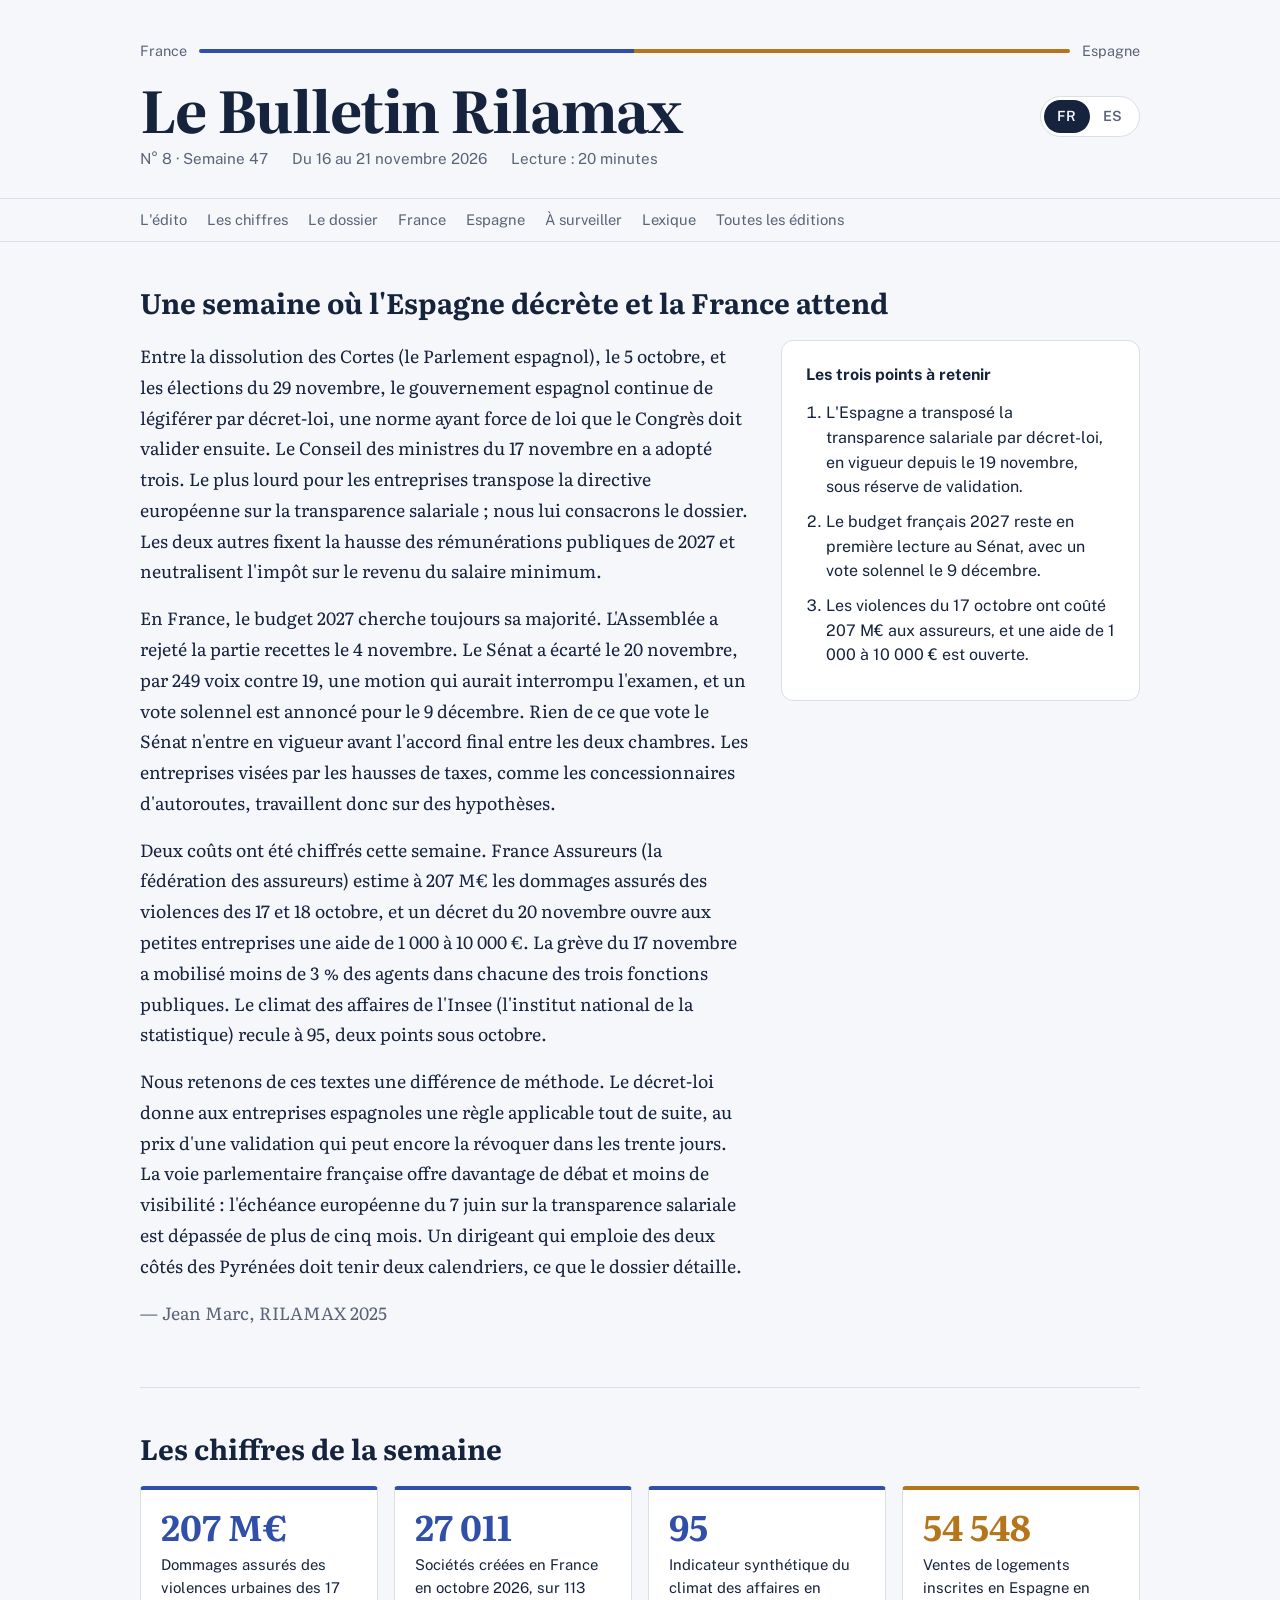
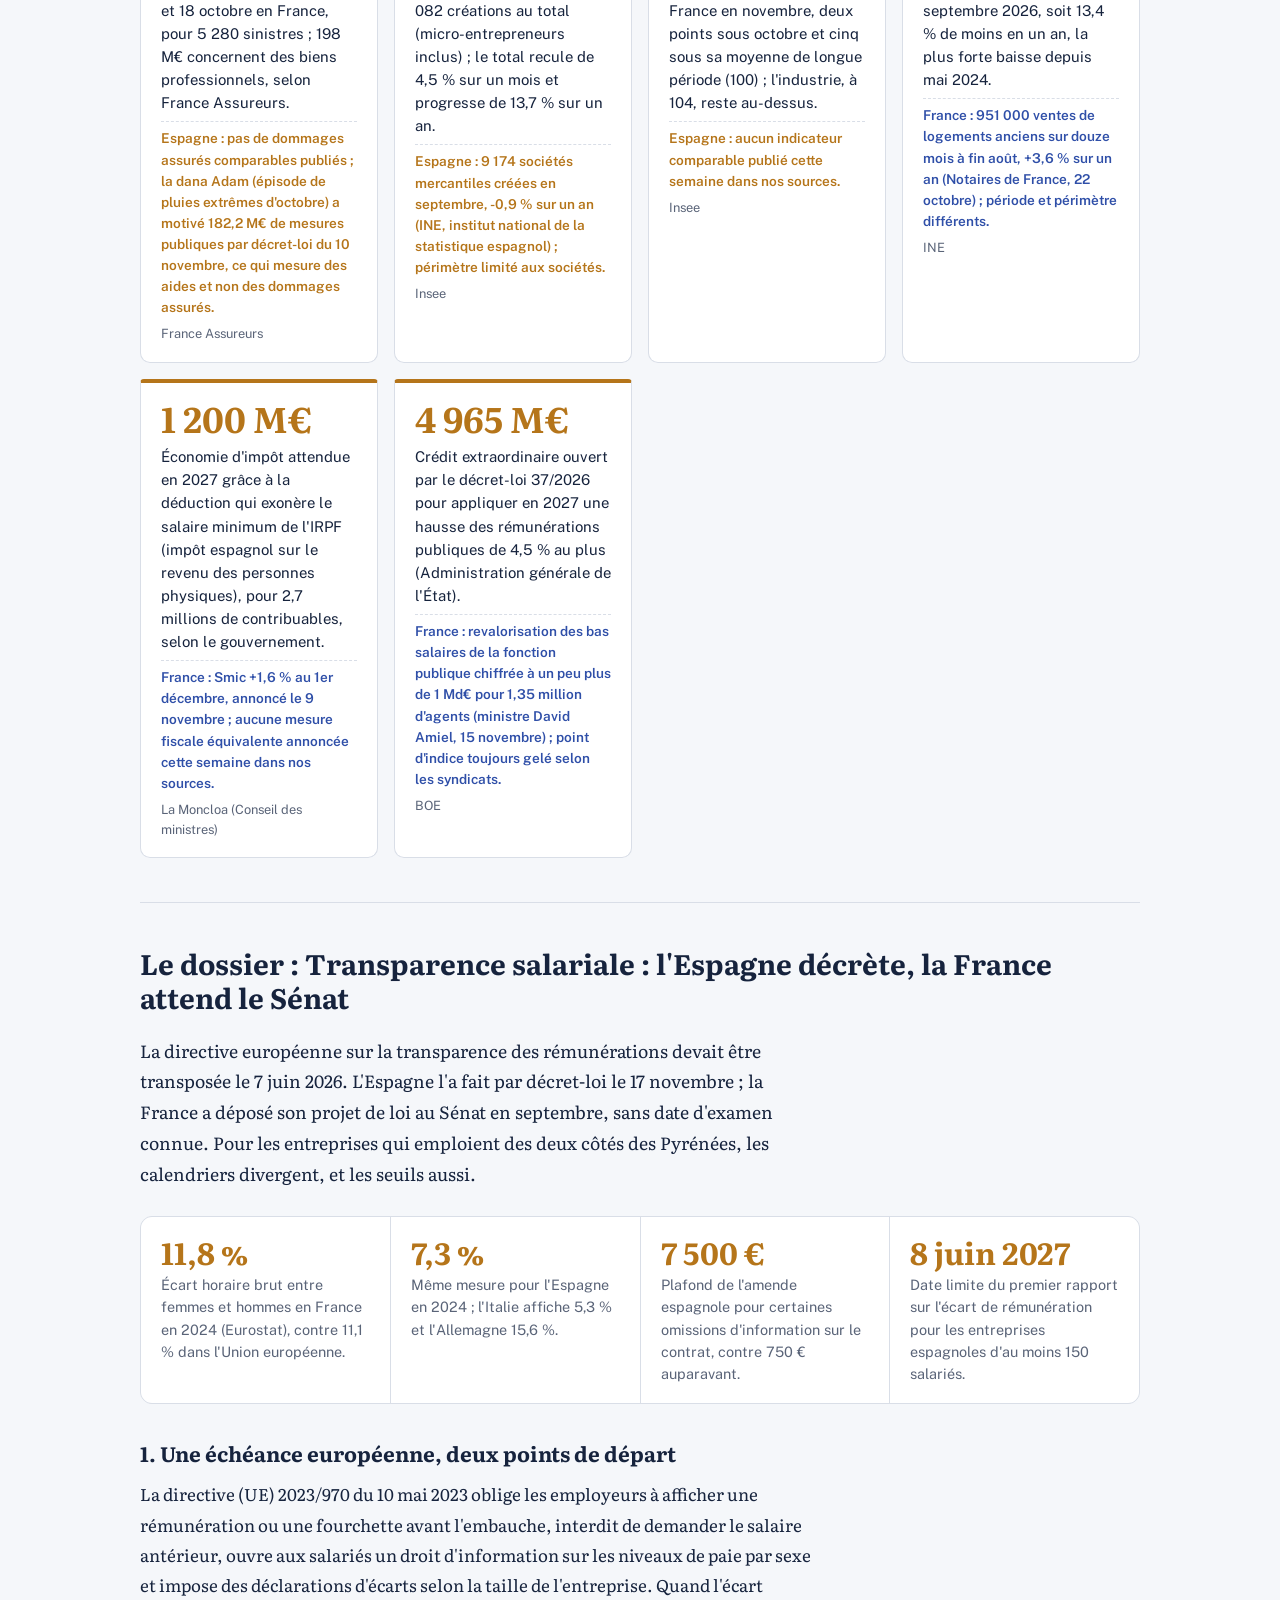
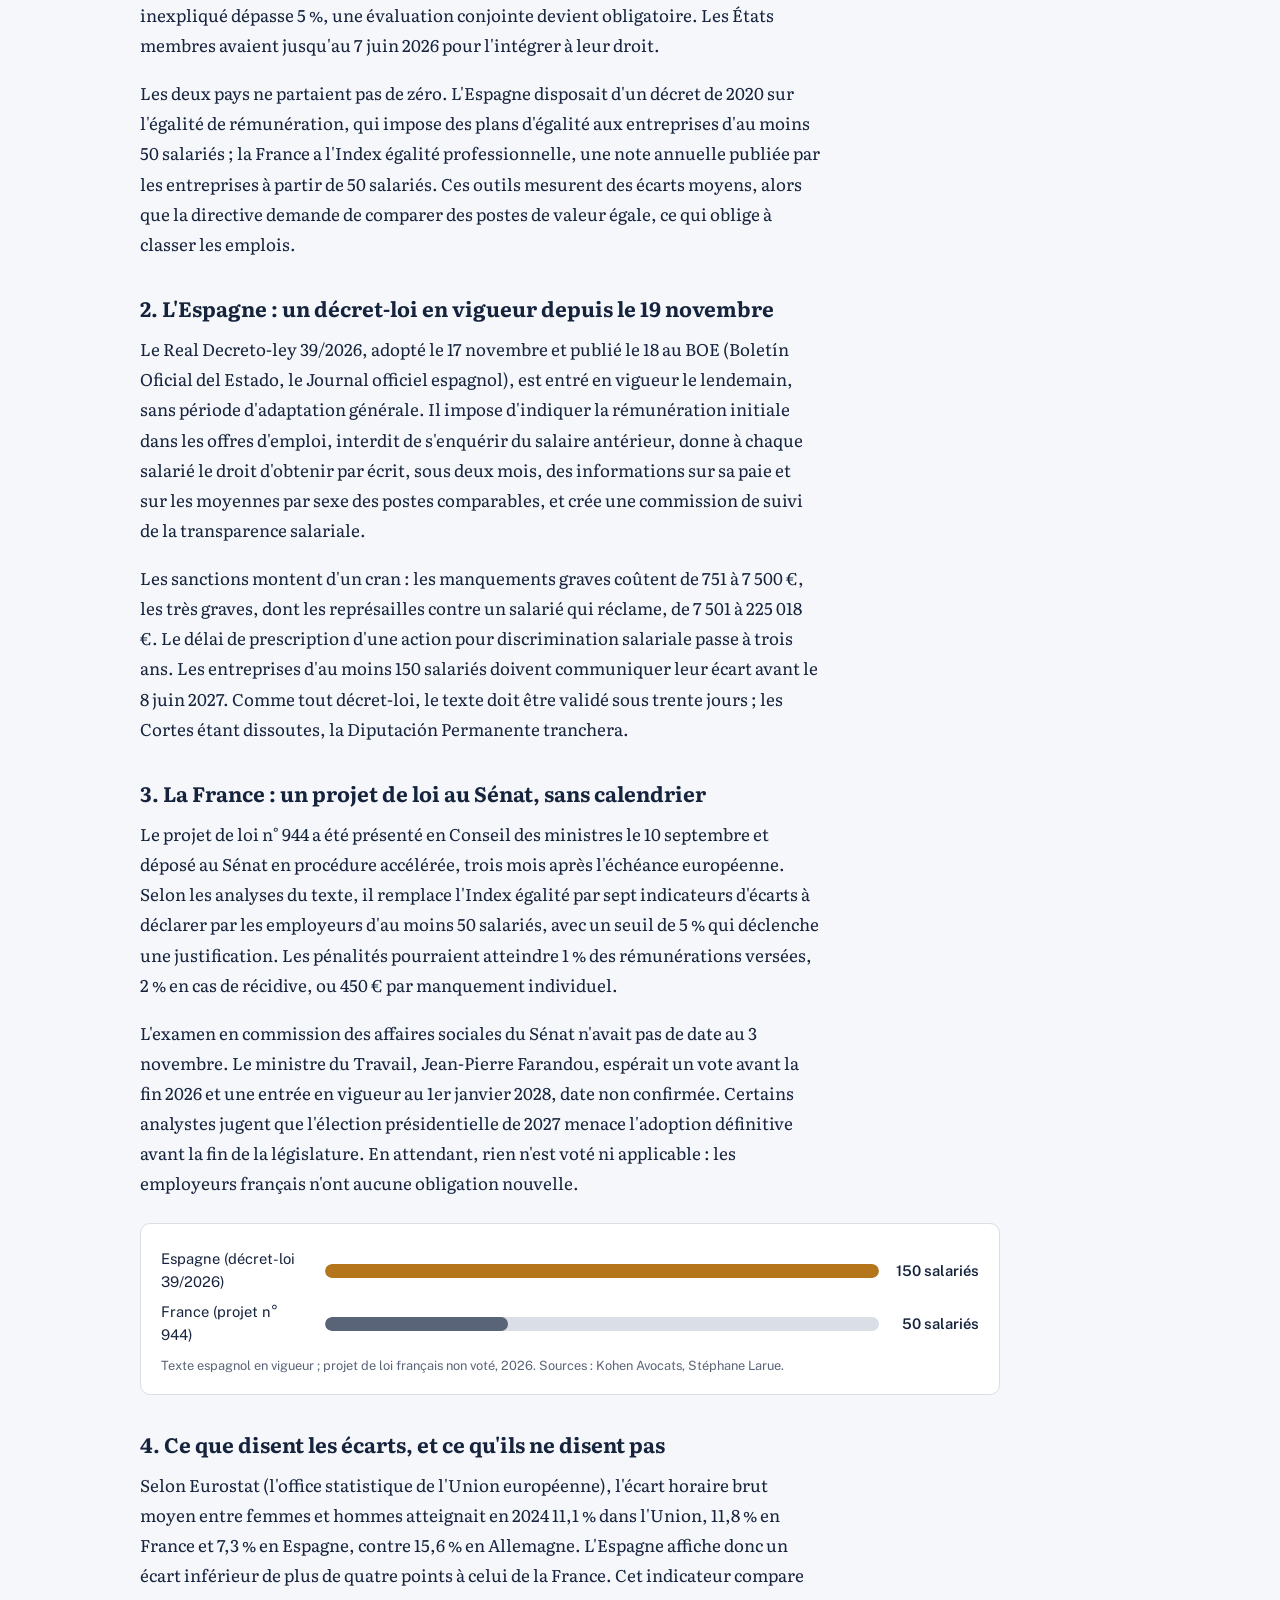
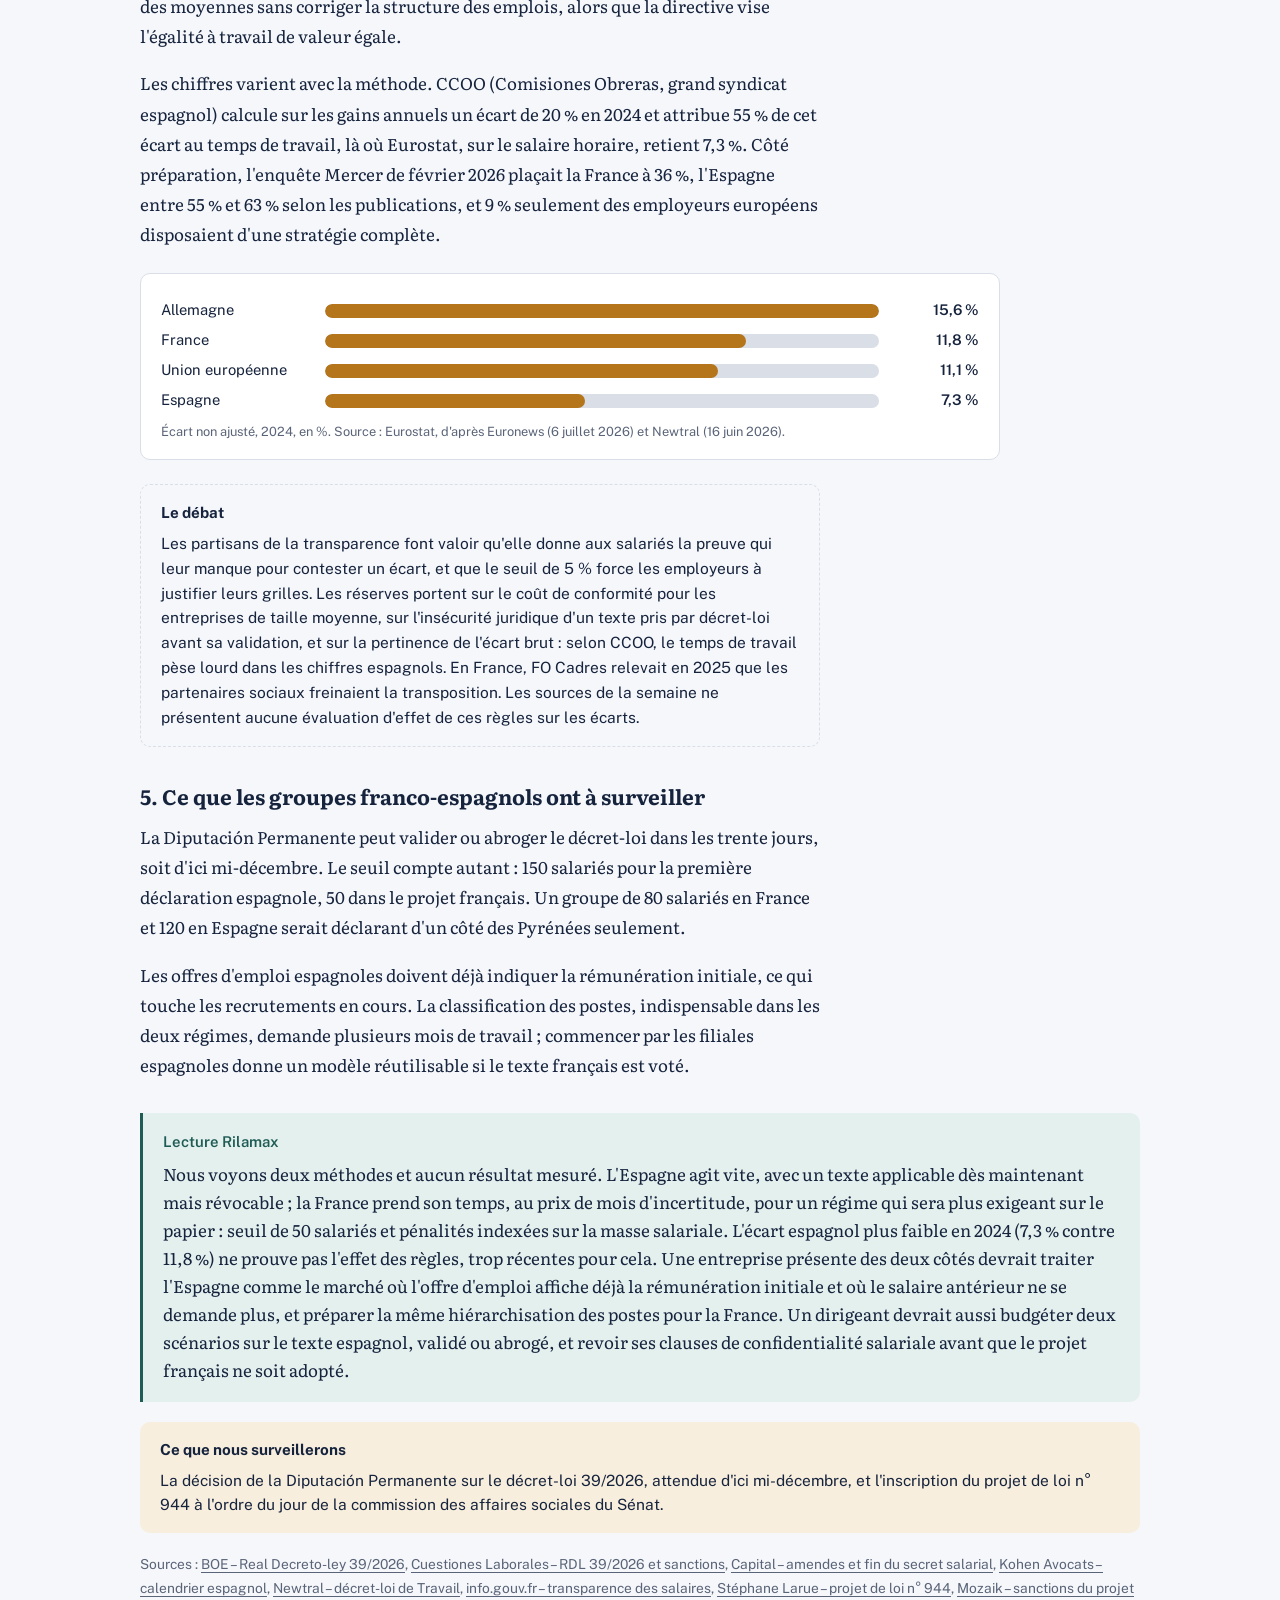
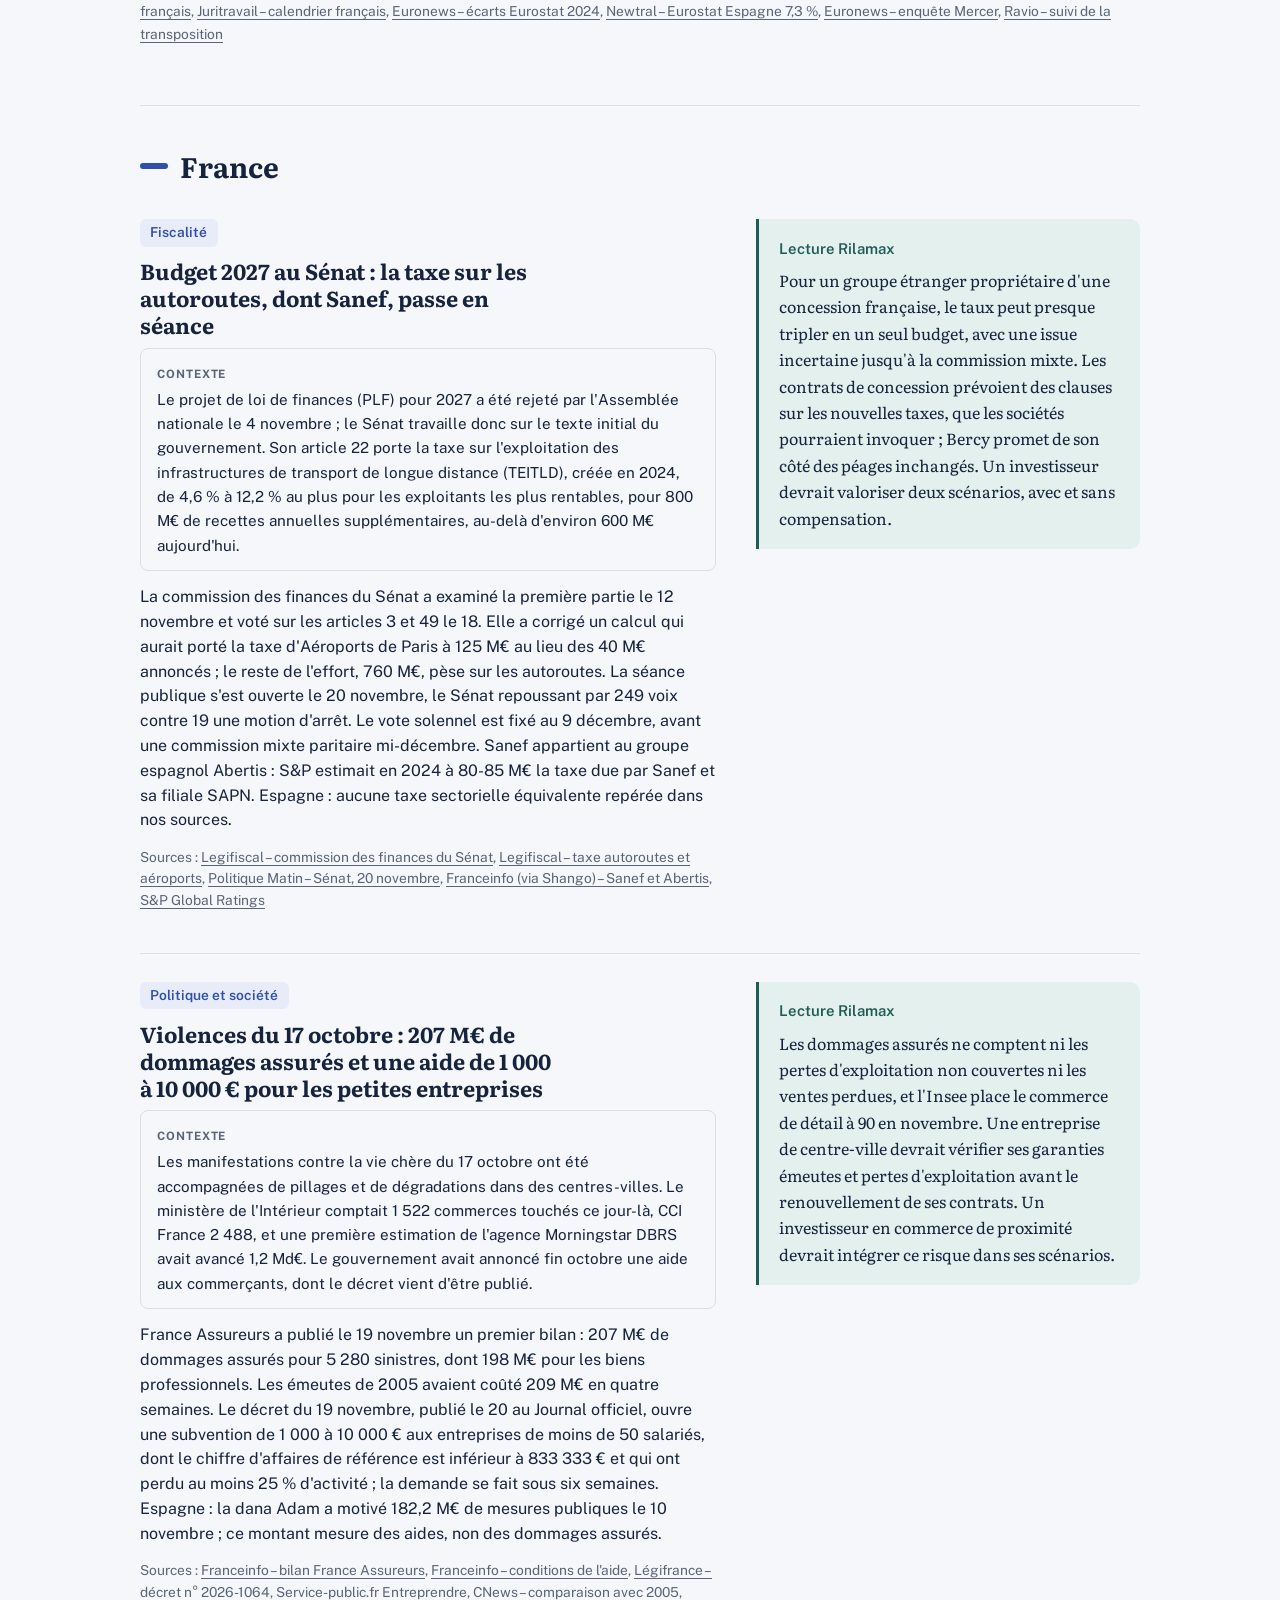
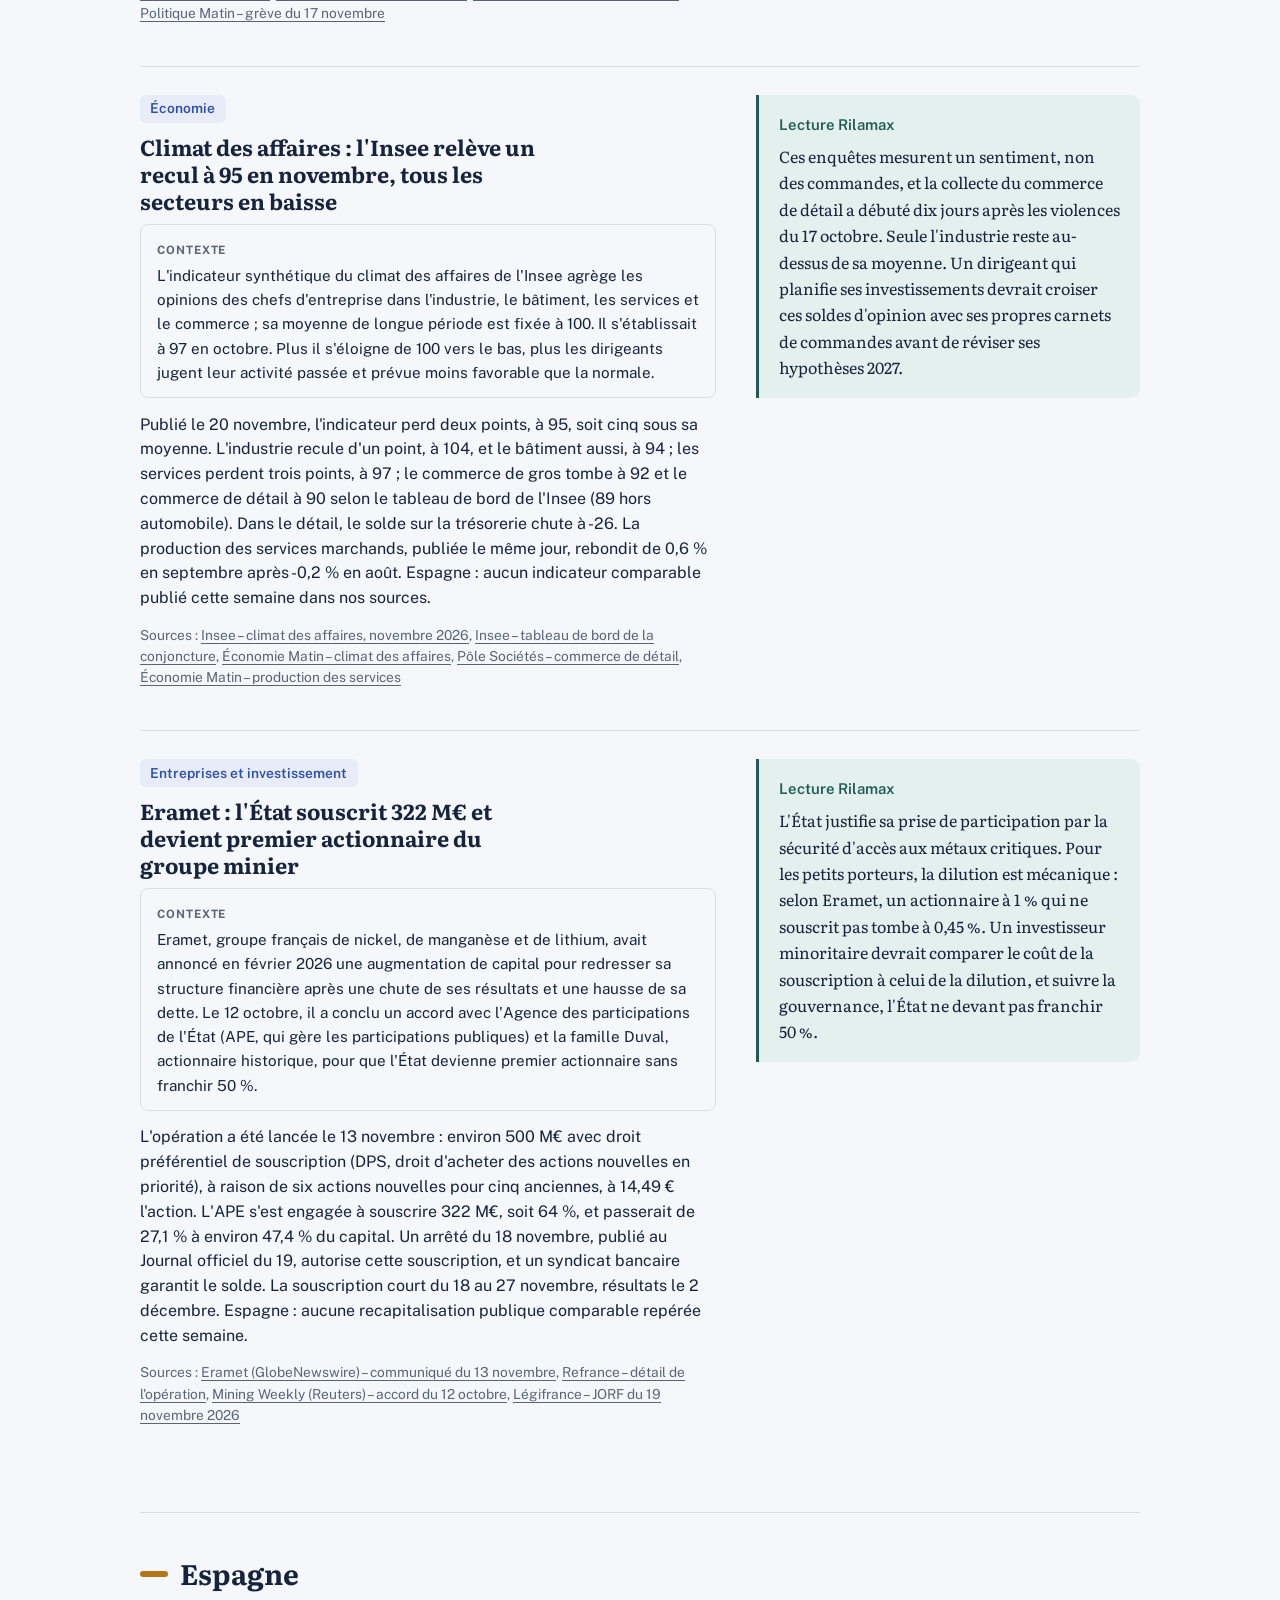
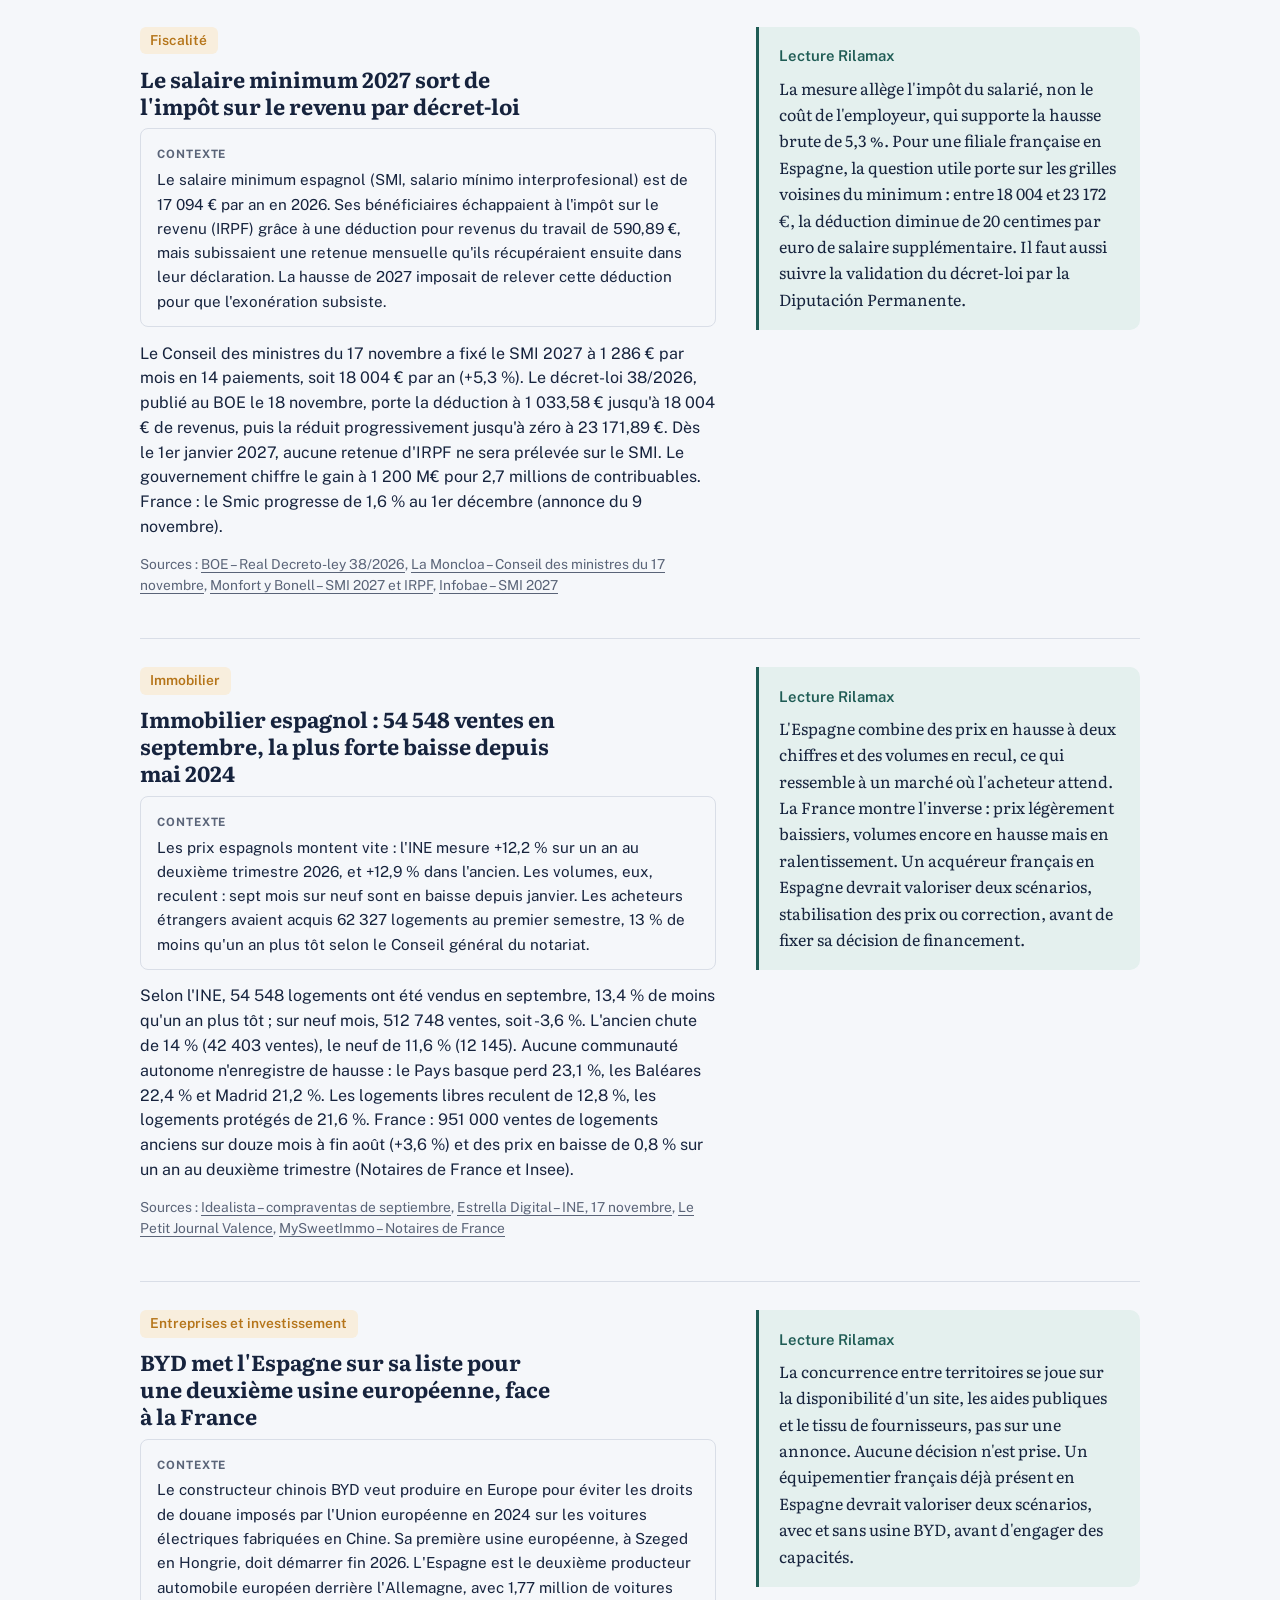
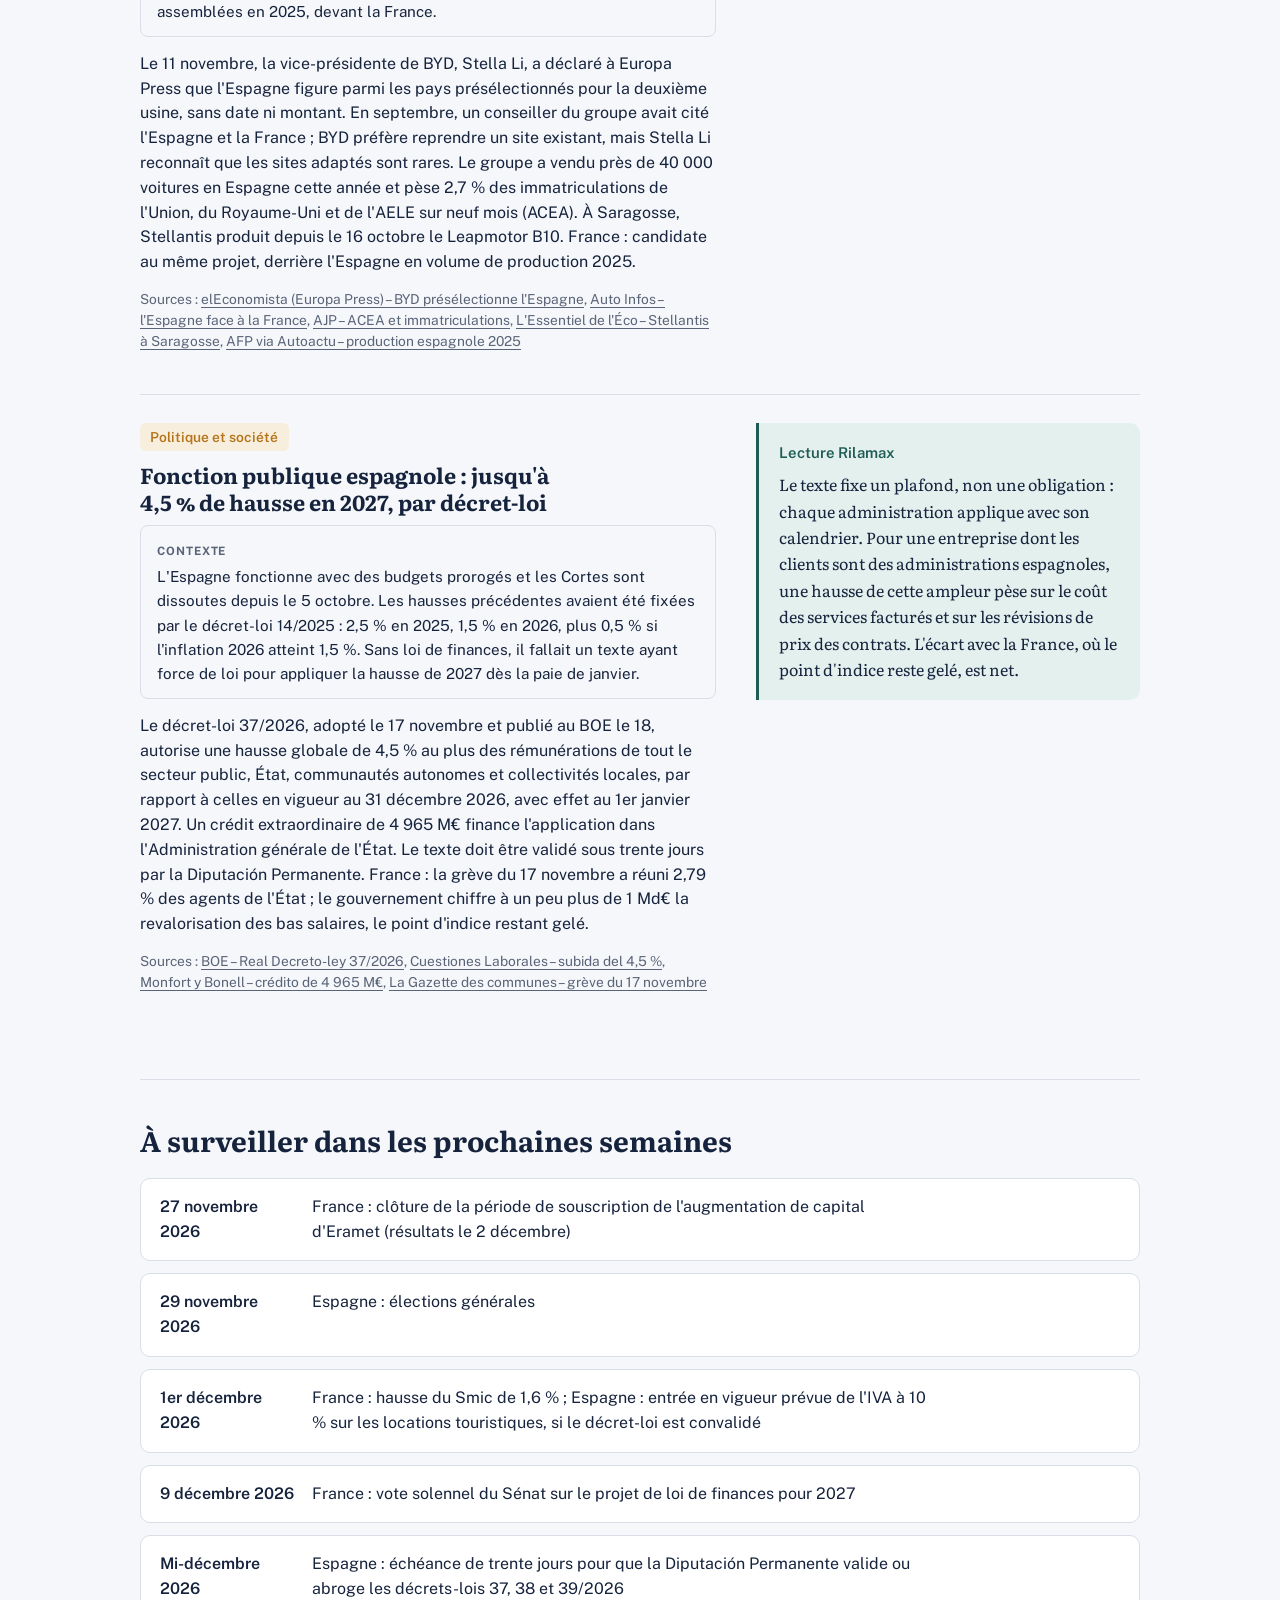
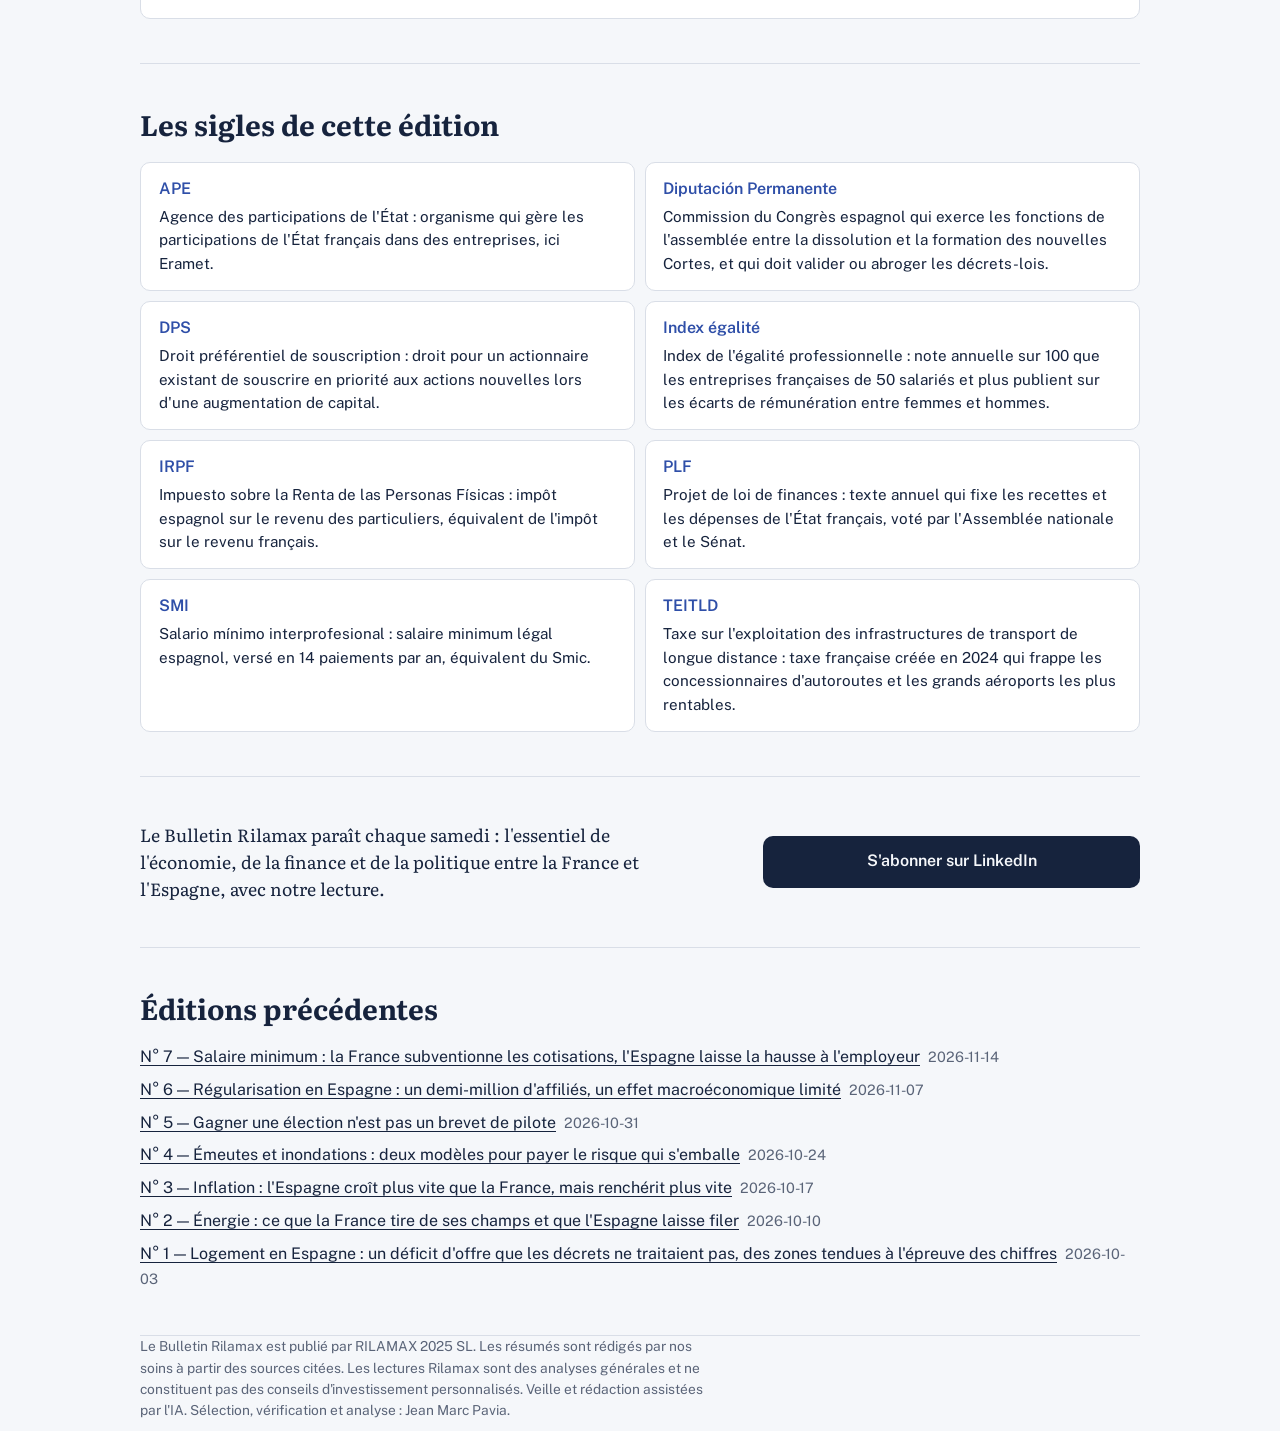
==== commit d4901204: "Bulletin Rilamax N.º 8 (semana 47)" ====
--- a/site/index.html
+++ b/site/index.html
@@ -3,14 +3,14 @@
 <head>
 <meta charset="utf-8">
 <meta name="viewport" content="width=device-width, initial-scale=1, viewport-fit=cover">
-<title>Le Bulletin Rilamax — N° 7</title>
-<meta name="description" content="Salaire minimum : la France subventionne les cotisations, l&#39;Espagne laisse la hausse à l&#39;employeur">
+<title>Le Bulletin Rilamax — N° 8</title>
+<meta name="description" content="Transparence salariale : l&#39;Espagne décrète, la France attend le Sénat">
 <meta property="og:type" content="article">
 <meta property="og:site_name" content="Le Bulletin Rilamax">
-<meta property="og:title" content="Le Bulletin Rilamax N° 7 · Salaire minimum : la France subventionne les cotisations, l&#39;Espagne laisse la hausse à l&#39;employeur">
-<meta property="og:description" content="Le Smic français monte de 1,6 % le 1er décembre et le SMI espagnol pourrait gagner 5,3 % en 2027. Derrière ces deux chiffres, deux mécanismes : en France, l&#39;État absorbe une partie du coût du travail au bas de l&#39;échelle, pour environ 75 Md€ par an ; en Espagne, la hausse pèse presque intégralement sur l&#39;employeur. Pour un groupe qui emploie des deux côtés des Pyrénées, le coût réel au niveau du minimum se rapproche plus qu&#39;on ne le croit.">
+<meta property="og:title" content="Le Bulletin Rilamax N° 8 · Transparence salariale : l&#39;Espagne décrète, la France attend le Sénat">
+<meta property="og:description" content="La directive européenne sur la transparence des rémunérations devait être transposée le 7 juin 2026. L&#39;Espagne l&#39;a fait par décret-loi le 17 novembre ; la France a déposé son projet de loi au Sénat en septembre, sans date d&#39;examen connue. Pour les entreprises qui emploient des deux côtés des Pyrénées, les calendriers divergent, et les seuils aussi.">
 <meta property="og:image" content="https://bulletin.rilamax.com/portada.png">
-<meta property="og:url" content="https://bulletin.rilamax.com/ediciones/2026-11-14/">
+<meta property="og:url" content="https://bulletin.rilamax.com/ediciones/2026-11-21/">
 <meta name="twitter:card" content="summary_large_image">
 <link rel="preconnect" href="https://fonts.googleapis.com">
 <link rel="preconnect" href="https://fonts.gstatic.com" crossorigin>
@@ -240,7 +240,7 @@
       <h1>Le Bulletin Rilamax</h1>
       <div class="langs" role="group" aria-label="Langue"><button type="button" data-set="fr" aria-pressed="true">FR</button><button type="button" data-set="es" aria-pressed="false">ES</button></div>
     </div>
-    <div class="meta"><span>N° 7 · Semaine 46</span><span>Du 9 au 14 novembre 2026</span><span>Lecture : 21 minutes</span></div>
+    <div class="meta"><span>N° 8 · Semaine 47</span><span>Du 16 au 21 novembre 2026</span><span>Lecture : 20 minutes</span></div>
   </div>
 </header>
 
@@ -259,15 +259,15 @@
 
 <main class="wrap">
   <section id="fr-edito">
-    <h2>Deux salaires minimums, deux manières de payer</h2>
+    <h2>Une semaine où l&#39;Espagne décrète et la France attend</h2>
     <div class="edito">
       <div class="body">
-        <p>Le gouvernement français a annoncé lundi un relèvement du Smic (salaire minimum français) de 1,6 % au 1er décembre, soit environ 24 € nets de plus par mois. À Madrid, le ministère du Travail propose un SMI (salaire minimum espagnol) en hausse de 5,3 % pour 2027. Les deux pays n&#39;absorbent pas la facture de la même façon : la France finance des allègements de cotisations sur les bas salaires, l&#39;Espagne laisse la hausse retomber presque entièrement sur l&#39;employeur.</p><p>Cette différence de mécanique pèse sur le budget français. Les allègements généraux coûtent environ 75 Md€ par an à la Sécurité sociale. Jeudi, le Sénat a voté le report au 1er avril de la réduction de 3,7 Md€ que le gouvernement voulait leur appliquer en 2027, ce qui coûte 900 M€. Les sénateurs veulent laisser au gouvernement le temps de présenter une réforme de fond, promise d&#39;ici au 31 mars.</p><p>En Espagne, la campagne des élections générales du 29 novembre rythme le calendrier. La Députation permanente du Congrès (commission restreinte qui siège pendant la dissolution des Cortes) a validé jeudi, par 35 voix contre 34, le décret sur le logement qui soumet à 10 % de TVA les locations touristiques courtes. Elle a rejeté la reconduction automatique des baux. La CEOE (confédération patronale espagnole) reproche au gouvernement le choix du moment pour la hausse du SMI.</p><p>Côté entreprises, Enagás (gestionnaire du réseau gazier espagnol) porte à 49,5 % sa part dans Teréga (opérateur de gaz du sud-ouest de la France) en achetant 18 % à EDF pour 311 M€. Un actif régulé français attire ainsi du capital ibérique, sans changement de contrôle. La semaine a aussi été sociale des deux côtés : grève générale pour le logement en Espagne le 11 novembre, nouvelle journée de grève en France le 17.</p>
+        <p>Entre la dissolution des Cortes (le Parlement espagnol), le 5 octobre, et les élections du 29 novembre, le gouvernement espagnol continue de légiférer par décret-loi, une norme ayant force de loi que le Congrès doit valider ensuite. Le Conseil des ministres du 17 novembre en a adopté trois. Le plus lourd pour les entreprises transpose la directive européenne sur la transparence salariale ; nous lui consacrons le dossier. Les deux autres fixent la hausse des rémunérations publiques de 2027 et neutralisent l&#39;impôt sur le revenu du salaire minimum.</p><p>En France, le budget 2027 cherche toujours sa majorité. L&#39;Assemblée a rejeté la partie recettes le 4 novembre. Le Sénat a écarté le 20 novembre, par 249 voix contre 19, une motion qui aurait interrompu l&#39;examen, et un vote solennel est annoncé pour le 9 décembre. Rien de ce que vote le Sénat n&#39;entre en vigueur avant l&#39;accord final entre les deux chambres. Les entreprises visées par les hausses de taxes, comme les concessionnaires d&#39;autoroutes, travaillent donc sur des hypothèses.</p><p>Deux coûts ont été chiffrés cette semaine. France Assureurs (la fédération des assureurs) estime à 207 M€ les dommages assurés des violences des 17 et 18 octobre, et un décret du 20 novembre ouvre aux petites entreprises une aide de 1 000 à 10 000 €. La grève du 17 novembre a mobilisé moins de 3 % des agents dans chacune des trois fonctions publiques. Le climat des affaires de l&#39;Insee (l&#39;institut national de la statistique) recule à 95, deux points sous octobre.</p><p>Nous retenons de ces textes une différence de méthode. Le décret-loi donne aux entreprises espagnoles une règle applicable tout de suite, au prix d&#39;une validation qui peut encore la révoquer dans les trente jours. La voie parlementaire française offre davantage de débat et moins de visibilité : l&#39;échéance européenne du 7 juin sur la transparence salariale est dépassée de plus de cinq mois. Un dirigeant qui emploie des deux côtés des Pyrénées doit tenir deux calendriers, ce que le dossier détaille.</p>
         <p class="sign">— Jean Marc, RILAMAX 2025</p>
       </div>
       <aside class="keys">
         <h3>Les trois points à retenir</h3>
-        <ol><li>Au niveau du minimum, l&#39;écart de coût employeur entre la France et l&#39;Espagne est bien plus étroit que l&#39;écart moyen de 45,7 € contre 27,4 € de l&#39;heure.</li><li>Le décret espagnol sur le logement est validé : 10 % de TVA sur les locations touristiques courtes dès le 1er décembre.</li><li>Enagás monte à 49,5 % de Teréga pour 311 M€ : le capital ibérique s&#39;installe dans le gaz du sud-ouest français.</li></ol>
+        <ol><li>L&#39;Espagne a transposé la transparence salariale par décret-loi, en vigueur depuis le 19 novembre, sous réserve de validation.</li><li>Le budget français 2027 reste en première lecture au Sénat, avec un vote solennel le 9 décembre.</li><li>Les violences du 17 octobre ont coûté 207 M€ aux assureurs, et une aide de 1 000 à 10 000 € est ouverte.</li></ol>
       </aside>
     </div>
   </section>
@@ -275,70 +275,70 @@
   <section id="fr-cifras">
     <h2>Les chiffres de la semaine</h2>
     <div class="figs">
-      <div class="fig fr"><strong>8,2 %</strong><span>Taux de chômage français au troisième trimestre 2026, au sens du BIT (Bureau international du travail), selon l&#39;Insee (institut français de la statistique) : 0,1 point de moins sur le trimestre, 0,4 point de plus sur un an.</span><em class="cmp-o es">Espagne : 10,18 % au troisième trimestre 2026 (EPA, enquête espagnole sur la population active).</em><small>Insee, 10 novembre 2026</small></div><div class="fig fr"><strong>+1,6 %</strong><span>Revalorisation du Smic annoncée le 9 novembre pour le 1er décembre 2026, soit environ 1 502 € nets par mois pour un temps plein, contre une inflation de 3,4 % en octobre.</span><em class="cmp-o es">Espagne : +5,3 % proposé pour 2027, soit 1 286 € bruts par mois en 14 versements (ministère du Travail, projet publié le 5 novembre).</em><small>Gouvernement, conférence sociale du 9 novembre 2026</small></div><div class="fig fr"><strong>900 M€</strong><span>Coût pour la Sécurité sociale du report au 1er avril de la baisse de 3,7 Md€ des allègements de cotisations patronales, voté par le Sénat le 12 novembre. Ces allègements coûtent environ 75 Md€ par an.</span><em class="cmp-o es">Espagne : aucun dispositif général comparable relevé ; cotisations patronales d&#39;environ 30,65 % du brut pour un CDI, hors accidents du travail (barème 2026).</em><small>Sénat, séance du 12 novembre 2026</small></div><div class="fig es"><strong>9 174</strong><span>Sociétés commerciales créées en Espagne en septembre 2026, soit 0,9 % de moins en un an et un premier recul depuis mai, selon l&#39;INE (institut espagnol de la statistique).</span><em class="cmp-o fr">France : environ 1,3 million de créations d&#39;entreprises sur douze mois (Insee, publié début novembre) ; le périmètre diffère, la comparaison reste indicative.</em><small>INE, 12 novembre 2026</small></div><div class="fig es"><strong>182,2 M€</strong><span>Montant du décret-loi espagnol de mesures urgentes après la dana Adam (épisode de pluies extrêmes des 17 à 19 octobre), avec exonérations d&#39;impôts locaux pour les biens sinistrés.</span><em class="cmp-o fr">France : pas de donnée comparable fiable cette semaine. Repère espagnol : la dana de 2024 représente environ 4,8 Md€ de sinistres estimés par le Consorcio de Compensación de Seguros (CCS, organisme public espagnol d&#39;indemnisation des catastrophes), juin 2026.</em><small>La Moncloa, Conseil des ministres du 10 novembre 2026</small></div><div class="fig es"><strong>2,57 %</strong><span>Indice IRAV d&#39;octobre 2026, qui plafonne la révision annuelle des loyers d&#39;habitation en Espagne.</span><em class="cmp-o fr">France : +1,57 % sur un an pour l&#39;IRL (indice de référence des loyers, équivalent français) du troisième trimestre 2026 (Insee, 15 octobre).</em><small>INE, 13 novembre 2026</small></div>
+      <div class="fig fr"><strong>207 M€</strong><span>Dommages assurés des violences urbaines des 17 et 18 octobre en France, pour 5 280 sinistres ; 198 M€ concernent des biens professionnels, selon France Assureurs.</span><em class="cmp-o es">Espagne : pas de dommages assurés comparables publiés ; la dana Adam (épisode de pluies extrêmes d&#39;octobre) a motivé 182,2 M€ de mesures publiques par décret-loi du 10 novembre, ce qui mesure des aides et non des dommages assurés.</em><small>France Assureurs</small></div><div class="fig fr"><strong>27 011</strong><span>Sociétés créées en France en octobre 2026, sur 113 082 créations au total (micro-entrepreneurs inclus) ; le total recule de 4,5 % sur un mois et progresse de 13,7 % sur un an.</span><em class="cmp-o es">Espagne : 9 174 sociétés mercantiles créées en septembre, -0,9 % sur un an (INE, institut national de la statistique espagnol) ; périmètre limité aux sociétés.</em><small>Insee</small></div><div class="fig fr"><strong>95</strong><span>Indicateur synthétique du climat des affaires en France en novembre, deux points sous octobre et cinq sous sa moyenne de longue période (100) ; l&#39;industrie, à 104, reste au-dessus.</span><em class="cmp-o es">Espagne : aucun indicateur comparable publié cette semaine dans nos sources.</em><small>Insee</small></div><div class="fig es"><strong>54 548</strong><span>Ventes de logements inscrites en Espagne en septembre 2026, soit 13,4 % de moins en un an, la plus forte baisse depuis mai 2024.</span><em class="cmp-o fr">France : 951 000 ventes de logements anciens sur douze mois à fin août, +3,6 % sur un an (Notaires de France, 22 octobre) ; période et périmètre différents.</em><small>INE</small></div><div class="fig es"><strong>1 200 M€</strong><span>Économie d&#39;impôt attendue en 2027 grâce à la déduction qui exonère le salaire minimum de l&#39;IRPF (impôt espagnol sur le revenu des personnes physiques), pour 2,7 millions de contribuables, selon le gouvernement.</span><em class="cmp-o fr">France : Smic +1,6 % au 1er décembre, annoncé le 9 novembre ; aucune mesure fiscale équivalente annoncée cette semaine dans nos sources.</em><small>La Moncloa (Conseil des ministres)</small></div><div class="fig es"><strong>4 965 M€</strong><span>Crédit extraordinaire ouvert par le décret-loi 37/2026 pour appliquer en 2027 une hausse des rémunérations publiques de 4,5 % au plus (Administration générale de l&#39;État).</span><em class="cmp-o fr">France : revalorisation des bas salaires de la fonction publique chiffrée à un peu plus de 1 Md€ pour 1,35 million d&#39;agents (ministre David Amiel, 15 novembre) ; point d&#39;indice toujours gelé selon les syndicats.</em><small>BOE</small></div>
     </div>
   </section>
 
   
   <section id="fr-dossier" class="dossier">
-    <h2>Le dossier : Salaire minimum : la France subventionne les cotisations, l&#39;Espagne laisse la hausse à l&#39;employeur</h2>
-    <p class="intro">Le Smic français monte de 1,6 % le 1er décembre et le SMI espagnol pourrait gagner 5,3 % en 2027. Derrière ces deux chiffres, deux mécanismes : en France, l&#39;État absorbe une partie du coût du travail au bas de l&#39;échelle, pour environ 75 Md€ par an ; en Espagne, la hausse pèse presque intégralement sur l&#39;employeur. Pour un groupe qui emploie des deux côtés des Pyrénées, le coût réel au niveau du minimum se rapproche plus qu&#39;on ne le croit.</p>
-    <div class="dfigs"><div><strong>75 Md€</strong><span>Coût annuel des allègements généraux de cotisations patronales en France, selon le ministre du Travail</span></div><div><strong>1,6 % / 5,3 %</strong><span>Hausse du salaire minimum : Smic français au 1er décembre 2026, SMI espagnol proposé pour 2027</span></div><div><strong>45,7 € / 27,4 €</strong><span>Coût horaire de la main-d&#39;œuvre au deuxième trimestre 2026, France et Espagne (industrie et services marchands)</span></div><div><strong>1 217 €</strong><span>Surcoût annuel pour l&#39;employeur espagnol d&#39;un salarié au SMI en 2027 si la hausse de 5,3 % est adoptée</span></div></div>
+    <h2>Le dossier : Transparence salariale : l&#39;Espagne décrète, la France attend le Sénat</h2>
+    <p class="intro">La directive européenne sur la transparence des rémunérations devait être transposée le 7 juin 2026. L&#39;Espagne l&#39;a fait par décret-loi le 17 novembre ; la France a déposé son projet de loi au Sénat en septembre, sans date d&#39;examen connue. Pour les entreprises qui emploient des deux côtés des Pyrénées, les calendriers divergent, et les seuils aussi.</p>
+    <div class="dfigs"><div><strong>11,8 %</strong><span>Écart horaire brut entre femmes et hommes en France en 2024 (Eurostat), contre 11,1 % dans l&#39;Union européenne.</span></div><div><strong>7,3 %</strong><span>Même mesure pour l&#39;Espagne en 2024 ; l&#39;Italie affiche 5,3 % et l&#39;Allemagne 15,6 %.</span></div><div><strong>7 500 €</strong><span>Plafond de l&#39;amende espagnole pour certaines omissions d&#39;information sur le contrat, contre 750 € auparavant.</span></div><div><strong>8 juin 2027</strong><span>Date limite du premier rapport sur l&#39;écart de rémunération pour les entreprises espagnoles d&#39;au moins 150 salariés.</span></div></div>
     <div class="longform">
       
         
-        <h3>1. Deux hausses, deux calendriers</h3>
-        <p>Le 9 novembre, à l&#39;issue de la conférence sociale de Matignon, le ministre du Travail a annoncé une revalorisation anticipée du Smic de 1,6 % au 1er décembre. Le Smic net passera de 1 477,93 € à environ 1 502 € par mois, soit 23,65 € de plus. L&#39;annonce suit les grèves du 29 septembre et du 5 novembre, alors que l&#39;inflation a atteint 3,4 % en octobre selon l&#39;Insee, son plus haut niveau depuis janvier 2024. Les syndicats réclamaient 100 € nets ; la CGT parle de « miettes ».</p><p>En Espagne, le ministère du Travail propose de porter le SMI à 1 286 € bruts par mois en 14 versements, soit 18 004 € par an, contre 1 221 € aujourd&#39;hui (+5,3 %). Les experts consultés recommandaient 4,9 % et les syndicats CCOO et UGT demandaient 7 %. La CEOE et la Cepyme (organisation patronale des PME) refusent une hausse décidée à quelques semaines des élections du 29 novembre. Le projet est en consultation publique jusqu&#39;au 16 novembre et pourrait passer en Conseil des ministres les 17 ou 24, avec effet au 1er janvier. Depuis 2018, où il valait 735,90 €, le SMI aurait progressé d&#39;environ 75 %.</p>
-        
-<figure class="chart" aria-label="Salaire minimum brut annuel : Smic français, SMI espagnol 2026 et projet 2027">
-  
-  <div class="bar-row"><span class="lbl">Smic France (avant 1er décembre)</span><span class="bar"><span class="fill w100 c-es"></span></span><span class="val">≈ 21 876 €</span></div><div class="bar-row"><span class="lbl">SMI Espagne 2026</span><span class="bar"><span class="fill w78 c-es"></span></span><span class="val">17 094 €</span></div><div class="bar-row"><span class="lbl">SMI Espagne 2027 (projet)</span><span class="bar"><span class="fill w82 c-es"></span></span><span class="val">18 004 €</span></div>
-  <figcaption>France et Espagne, 2026-2027, en euros bruts par an. France : Smic de référence de 1 823,03 € bruts mensuels sur douze mois, avant la hausse du 1er décembre (calcul Rilamax) ; Espagne : 14 versements. Source : Cadrio, ministère du Travail espagnol.</figcaption>
+        <h3>1. Une échéance européenne, deux points de départ</h3>
+        <p>La directive (UE) 2023/970 du 10 mai 2023 oblige les employeurs à afficher une rémunération ou une fourchette avant l&#39;embauche, interdit de demander le salaire antérieur, ouvre aux salariés un droit d&#39;information sur les niveaux de paie par sexe et impose des déclarations d&#39;écarts selon la taille de l&#39;entreprise. Quand l&#39;écart inexpliqué dépasse 5 %, une évaluation conjointe devient obligatoire. Les États membres avaient jusqu&#39;au 7 juin 2026 pour l&#39;intégrer à leur droit.</p><p>Les deux pays ne partaient pas de zéro. L&#39;Espagne disposait d&#39;un décret de 2020 sur l&#39;égalité de rémunération, qui impose des plans d&#39;égalité aux entreprises d&#39;au moins 50 salariés ; la France a l&#39;Index égalité professionnelle, une note annuelle publiée par les entreprises à partir de 50 salariés. Ces outils mesurent des écarts moyens, alors que la directive demande de comparer des postes de valeur égale, ce qui oblige à classer les emplois.</p>
+        
+        
+        
+      
+        
+        <h3>2. L&#39;Espagne : un décret-loi en vigueur depuis le 19 novembre</h3>
+        <p>Le Real Decreto-ley 39/2026, adopté le 17 novembre et publié le 18 au BOE (Boletín Oficial del Estado, le Journal officiel espagnol), est entré en vigueur le lendemain, sans période d&#39;adaptation générale. Il impose d&#39;indiquer la rémunération initiale dans les offres d&#39;emploi, interdit de s&#39;enquérir du salaire antérieur, donne à chaque salarié le droit d&#39;obtenir par écrit, sous deux mois, des informations sur sa paie et sur les moyennes par sexe des postes comparables, et crée une commission de suivi de la transparence salariale.</p><p>Les sanctions montent d&#39;un cran : les manquements graves coûtent de 751 à 7 500 €, les très graves, dont les représailles contre un salarié qui réclame, de 7 501 à 225 018 €. Le délai de prescription d&#39;une action pour discrimination salariale passe à trois ans. Les entreprises d&#39;au moins 150 salariés doivent communiquer leur écart avant le 8 juin 2027. Comme tout décret-loi, le texte doit être validé sous trente jours ; les Cortes étant dissoutes, la Diputación Permanente tranchera.</p>
+        
+        
+        
+      
+        
+        <h3>3. La France : un projet de loi au Sénat, sans calendrier</h3>
+        <p>Le projet de loi n° 944 a été présenté en Conseil des ministres le 10 septembre et déposé au Sénat en procédure accélérée, trois mois après l&#39;échéance européenne. Selon les analyses du texte, il remplace l&#39;Index égalité par sept indicateurs d&#39;écarts à déclarer par les employeurs d&#39;au moins 50 salariés, avec un seuil de 5 % qui déclenche une justification. Les pénalités pourraient atteindre 1 % des rémunérations versées, 2 % en cas de récidive, ou 450 € par manquement individuel.</p><p>L&#39;examen en commission des affaires sociales du Sénat n&#39;avait pas de date au 3 novembre. Le ministre du Travail, Jean-Pierre Farandou, espérait un vote avant la fin 2026 et une entrée en vigueur au 1er janvier 2028, date non confirmée. Certains analystes jugent que l&#39;élection présidentielle de 2027 menace l&#39;adoption définitive avant la fin de la législature. En attendant, rien n&#39;est voté ni applicable : les employeurs français n&#39;ont aucune obligation nouvelle.</p>
+        
+<figure class="chart" aria-label="Seuil d&#39;effectifs pour la première déclaration d&#39;écarts, Espagne et France">
+  
+  <div class="bar-row"><span class="lbl">Espagne (décret-loi 39/2026)</span><span class="bar"><span class="fill w100 c-es"></span></span><span class="val">150 salariés</span></div><div class="bar-row"><span class="lbl">France (projet n° 944)</span><span class="bar"><span class="fill w33 c-muted"></span></span><span class="val">50 salariés</span></div>
+  <figcaption>Texte espagnol en vigueur ; projet de loi français non voté, 2026. Sources : Kohen Avocats, Stéphane Larue.</figcaption>
 </figure>
 
         
         
       
         
-        <h3>2. Le coût réel pour l&#39;employeur : l&#39;État français absorbe une partie de la facture</h3>
-        <p>En France, la RGDU (réduction générale dégressive unique, allègement des cotisations patronales sur les salaires jusqu&#39;à 3 Smic) remplace depuis janvier 2026 la réduction Fillon. Elle coûte environ 75 Md€ par an à la Sécurité sociale, selon le ministre du Travail. Au niveau du Smic, le guide Cadrio chiffre l&#39;allègement à près de 726 € par mois pour un salaire brut de 1 823 €, soit environ 40 % du brut, et estime à 2 690 € le coût mensuel employeur sans ce dispositif. Le Smic de référence utilisé pour le calcul reste gelé à 12,02 € de l&#39;heure en 2026.</p><p>En Espagne, aucun allègement général de cette ampleur n&#39;est apparu dans nos recherches. Les cotisations patronales d&#39;un contrat à durée indéterminée atteignent environ 30,65 % du brut en 2026 : 23,60 % de contingences communes, 5,50 % de chômage, 0,60 % de formation, 0,20 % pour le fonds de garantie salariale et 0,75 % pour le MEI (mécanisme d&#39;équité intergénérationnelle, qui alimente le fonds de réserve des retraites). Pour un salarié au SMI, l&#39;employeur verse environ 5 496 € de cotisations par an, soit 22 590 € de coût total. Le MEI passe à 1,00 % en 2027, dont 0,83 % pour l&#39;employeur.</p><p>Mis côte à côte, le coût employeur annuel d&#39;un salarié au minimum ressort à environ 23 600 € en France (2 690 € par mois moins 726 € d&#39;allègement, sur douze mois) et à 22 600 € en Espagne, soit un écart de 4 % environ. Pour le coût horaire moyen, l&#39;écart est de 67 %. Cette estimation Rilamax demande de la prudence : accidents du travail, prévoyance et dispositions de branche n&#39;y figurent pas.</p>
-        
-        
-        
-        <div class="debate"><h4>Le débat</h4><p>Pour les défenseurs des allègements, ils maintiennent des emplois peu qualifiés qui ne résisteraient pas à un coût plein ; le ministre du Travail rappelle que le dispositif abaisse le coût des bas salaires, « puisque c&#39;est fait pour ça ». Leurs critiques y voient une charge de 75 Md€ par an et un frein aux augmentations, car chaque euro de salaire en plus réduit l&#39;allègement. Côté espagnol, les syndicats jugent 5,3 % insuffisant face aux 7 % demandés, la CEOE critique le moment politique, et le ministère a retenu un chiffre supérieur de quatre dixièmes de point à la recommandation de ses experts. Les données de la semaine ne tranchent pas la question de l&#39;effet sur l&#39;emploi : aucune des deux positions n&#39;est démontrée par les chiffres disponibles.</p></div>
-        
-      
-        
-        <h3>3. Ce que les chiffres mesurent déjà</h3>
-        <p>Au deuxième trimestre 2026, le coût horaire moyen de la main-d&#39;œuvre s&#39;établit à 45,7 € en France, 40,0 € dans la zone euro et 27,4 € en Espagne, dans l&#39;industrie et les services marchands, selon les estimations de Rexecode d&#39;après Eurostat. Dans l&#39;industrie manufacturière, l&#39;écart est de 48,1 € contre 29,0 €. Au niveau du minimum, les deux pays sont plus proches : en brut annuel, le Smic avant sa hausse de décembre représente environ 21 876 €, contre 17 094 € pour le SMI, soit un écart de 28 %.</p><p>Les effets sur l&#39;emploi restent à mesurer, et les données de la semaine ne permettent pas d&#39;isoler celui des minima. Le chômage atteint 8,2 % en France et 10,18 % en Espagne, où l&#39;emploi a pourtant atteint 22,85 millions de personnes au troisième trimestre. L&#39;inflation d&#39;octobre complique la lecture : 3,4 % en France et 4,9 % en Espagne. La hausse du Smic (1,6 %) reste inférieure à l&#39;inflation française, alors que celle du SMI proposée (5,3 %) dépasse de 0,4 point l&#39;inflation espagnole.</p>
-        
-<figure class="chart" aria-label="Coût horaire de la main-d&#39;œuvre au deuxième trimestre 2026 : France, zone euro, Espagne">
-  
-  <div class="bar-row"><span class="lbl">France</span><span class="bar"><span class="fill w100 c-es"></span></span><span class="val">45,7 €</span></div><div class="bar-row"><span class="lbl">Zone euro</span><span class="bar"><span class="fill w88 c-es"></span></span><span class="val">40,0 €</span></div><div class="bar-row"><span class="lbl">Espagne</span><span class="bar"><span class="fill w60 c-es"></span></span><span class="val">27,4 €</span></div>
-  <figcaption>Industrie et services marchands, entreprises de 10 salariés et plus, deuxième trimestre 2026, en euros par heure. Source : Rexecode, d&#39;après Eurostat.</figcaption>
+        <h3>4. Ce que disent les écarts, et ce qu&#39;ils ne disent pas</h3>
+        <p>Selon Eurostat (l&#39;office statistique de l&#39;Union européenne), l&#39;écart horaire brut moyen entre femmes et hommes atteignait en 2024 11,1 % dans l&#39;Union, 11,8 % en France et 7,3 % en Espagne, contre 15,6 % en Allemagne. L&#39;Espagne affiche donc un écart inférieur de plus de quatre points à celui de la France. Cet indicateur compare des moyennes sans corriger la structure des emplois, alors que la directive vise l&#39;égalité à travail de valeur égale.</p><p>Les chiffres varient avec la méthode. CCOO (Comisiones Obreras, grand syndicat espagnol) calcule sur les gains annuels un écart de 20 % en 2024 et attribue 55 % de cet écart au temps de travail, là où Eurostat, sur le salaire horaire, retient 7,3 %. Côté préparation, l&#39;enquête Mercer de février 2026 plaçait la France à 36 %, l&#39;Espagne entre 55 % et 63 % selon les publications, et 9 % seulement des employeurs européens disposaient d&#39;une stratégie complète.</p>
+        
+<figure class="chart" aria-label="Écart horaire brut femmes-hommes en 2024 : Allemagne, France, Union européenne, Espagne">
+  
+  <div class="bar-row"><span class="lbl">Allemagne</span><span class="bar"><span class="fill w100 c-es"></span></span><span class="val">15,6 %</span></div><div class="bar-row"><span class="lbl">France</span><span class="bar"><span class="fill w76 c-es"></span></span><span class="val">11,8 %</span></div><div class="bar-row"><span class="lbl">Union européenne</span><span class="bar"><span class="fill w71 c-es"></span></span><span class="val">11,1 %</span></div><div class="bar-row"><span class="lbl">Espagne</span><span class="bar"><span class="fill w47 c-es"></span></span><span class="val">7,3 %</span></div>
+  <figcaption>Écart non ajusté, 2024, en %. Source : Eurostat, d&#39;après Euronews (6 juillet 2026) et Newtral (16 juin 2026).</figcaption>
 </figure>
 
         
         
-      
-        
-        <h3>4. Le contrepoint : un budget sous tension, une consultation sous pression</h3>
-        <p>Côté français, la facture des allègements est entrée dans le débat budgétaire. Le PLFSS (projet de loi de financement de la Sécurité sociale) pour 2027 prévoyait de réduire de 3,7 Md€ les allègements en intégrant l&#39;épargne salariale et d&#39;autres compléments dans l&#39;assiette. Le Sénat a adopté l&#39;article le 12 novembre par 184 voix contre 16, avec une entrée en vigueur repoussée au 1er avril, ce qui coûte 900 M€ à raison de 300 M€ par mois. Le gouvernement a promis une réflexion de fond d&#39;ici au 31 mars ; le ministre a décrit le dispositif comme « une espèce de trappe à Smic ».</p><p>Côté espagnol, le calendrier dépend des urnes. Le décret fixant le SMI doit passer en Conseil des ministres avant le 29 novembre ; en 2026, il avait été publié le 19 février avec effet rétroactif au 1er janvier. Les cotisations suivent mécaniquement le salaire : le surcoût annuel d&#39;un salarié au SMI serait d&#39;environ 1 217 € pour l&#39;employeur (910 € de salaire et 307 € de cotisations), selon le cabinet Alvamar. Les bases minimales de cotisation, liées au SMI, passeraient à environ 1 500 € par mois.</p>
-        
-        
-        
-      
-        
-        <h3>5. Ce qu&#39;il faut regarder</h3>
-        <p>En France, le vote du Sénat sur le PLFSS est prévu le 18 novembre, l&#39;examen du budget de l&#39;État court du 20 novembre au 9 décembre, et la discussion d&#39;un mois ouverte avec la fonction publique aboutit à un rendez-vous le 11 décembre. En Espagne, les Conseils des ministres des 17 et 24 novembre et les élections du 29 diront si le SMI est fixé avant le changement éventuel de majorité. Les barèmes de cotisation 2027 n&#39;existent pas encore : seul le MEI est fixé par la loi.</p>
+        <div class="debate"><h4>Le débat</h4><p>Les partisans de la transparence font valoir qu&#39;elle donne aux salariés la preuve qui leur manque pour contester un écart, et que le seuil de 5 % force les employeurs à justifier leurs grilles. Les réserves portent sur le coût de conformité pour les entreprises de taille moyenne, sur l&#39;insécurité juridique d&#39;un texte pris par décret-loi avant sa validation, et sur la pertinence de l&#39;écart brut : selon CCOO, le temps de travail pèse lourd dans les chiffres espagnols. En France, FO Cadres relevait en 2025 que les partenaires sociaux freinaient la transposition. Les sources de la semaine ne présentent aucune évaluation d&#39;effet de ces règles sur les écarts.</p></div>
+        
+      
+        
+        <h3>5. Ce que les groupes franco-espagnols ont à surveiller</h3>
+        <p>La Diputación Permanente peut valider ou abroger le décret-loi dans les trente jours, soit d&#39;ici mi-décembre. Le seuil compte autant : 150 salariés pour la première déclaration espagnole, 50 dans le projet français. Un groupe de 80 salariés en France et 120 en Espagne serait déclarant d&#39;un côté des Pyrénées seulement.</p><p>Les offres d&#39;emploi espagnoles doivent déjà indiquer la rémunération initiale, ce qui touche les recrutements en cours. La classification des postes, indispensable dans les deux régimes, demande plusieurs mois de travail ; commencer par les filiales espagnoles donne un modèle réutilisable si le texte français est voté.</p>
         
         
         
       
     </div>
-    <aside class="lecture"><h4>Lecture Rilamax</h4><p>L&#39;écart de coût du travail entre la France et l&#39;Espagne atteint deux tiers en moyenne, mais seulement quelques points au niveau du minimum, si l&#39;on retient nos estimations. La raison tient aux 75 Md€ d&#39;allègements que le budget français finance. Cette architecture est coûteuse, et le Sénat vient de le rappeler en reportant une économie de 900 M€ ; elle laisse aussi subsister la trappe à bas salaires que la RGDU cherche à atténuer. L&#39;Espagne a pris l&#39;autre voie : pas de subvention générale, un SMI en hausse d&#39;environ 75 % depuis 2018, un coût qui revient entièrement à l&#39;employeur. À notre avis, aucune des deux voies n&#39;est neutre pour l&#39;investisseur : la première expose à un risque budgétaire, la seconde à un risque de calendrier politique. Un groupe présent des deux côtés devrait valoriser deux scénarios, avec et sans réforme des allègements en France, et conviendrait de revoir les clauses d&#39;indexation de ses contrats de services (nettoyage, sécurité, restauration collective) avant le 1er janvier. Faute de mesure de l&#39;effet sur l&#39;emploi, nous ne tirons pas de conclusion sur ce point.</p></aside>
-    <div class="watch"><h4>Ce que nous surveillerons</h4><p>Nous suivrons le vote du Sénat sur le PLFSS le 18 novembre, l&#39;approbation du SMI espagnol en Conseil des ministres et la réflexion promise sur les allègements d&#39;ici au 31 mars.</p></div>
-    <p class="src">Sources : <a href="https://www.economiematin.fr/conference-sociale-smic-primes-transports-pouvoir-achat-novembre-2026" target="_blank" rel="noopener">Économie Matin, conférence sociale</a>, <a href="https://www.boursorama.com/actualite-economique/actualites/budget-le-senat-vote-le-report-en-avril-de-la-baisse-des-allegements-de-cotisations-patronales-renoncant-a-900-millions-d-euros-d-economies-5295076db96f61987d77dc52634dad25" target="_blank" rel="noopener">Boursorama, report des allègements au Sénat</a>, <a href="https://www.senat.fr/travaux-parlementaires/textes-legislatifs/la-loi-en-clair/projet-de-loi-de-financement-de-la-securite-sociale-pour-2027.html" target="_blank" rel="noopener">Sénat, PLFSS 2027</a>, <a href="https://www.infobae.com/espana/agencias/2026/11/05/el-gobierno-subira-el-smi-un-53-en-2027-y-la-ceoe-critica-que-lo-use-politicamente/" target="_blank" rel="noopener">Infobae / EFE, SMI 2027</a>, <a href="https://alvamarconsultores.com/salario-minimo-2027/" target="_blank" rel="noopener">Alvamar, SMI 2027 et coût employeur</a>, <a href="https://www.rexecode.fr/competitivite-croissance/indicateurs-du-cout-de-l-heure-de-travail-en-europe/les-couts-de-la-main-d-aeuvre-dans-l-union-europeenne-au-2eme-trimestre-2026" target="_blank" rel="noopener">Rexecode, coûts de la main-d&#39;œuvre T2 2026</a>, <a href="https://www.cadrio.fr/guides/rgdu-reduction-generale-degressive-unique" target="_blank" rel="noopener">Cadrio, guide RGDU</a>, <a href="https://www.sage.com/es-es/blog/las-cotizaciones-a-la-seguridad-social-conceptos-bases-y-porcentajes/" target="_blank" rel="noopener">Sage, cotisations Sécurité sociale 2026</a>, <a href="https://www.eldiariodemadrid.es/articulo/economia/trabajo-propone-subir-smi/20261105111309146120.html" target="_blank" rel="noopener">El Diario de Madrid, proposition de SMI</a></p>
+    <aside class="lecture"><h4>Lecture Rilamax</h4><p>Nous voyons deux méthodes et aucun résultat mesuré. L&#39;Espagne agit vite, avec un texte applicable dès maintenant mais révocable ; la France prend son temps, au prix de mois d&#39;incertitude, pour un régime qui sera plus exigeant sur le papier : seuil de 50 salariés et pénalités indexées sur la masse salariale. L&#39;écart espagnol plus faible en 2024 (7,3 % contre 11,8 %) ne prouve pas l&#39;effet des règles, trop récentes pour cela. Une entreprise présente des deux côtés devrait traiter l&#39;Espagne comme le marché où l&#39;offre d&#39;emploi affiche déjà la rémunération initiale et où le salaire antérieur ne se demande plus, et préparer la même hiérarchisation des postes pour la France. Un dirigeant devrait aussi budgéter deux scénarios sur le texte espagnol, validé ou abrogé, et revoir ses clauses de confidentialité salariale avant que le projet français ne soit adopté.</p></aside>
+    <div class="watch"><h4>Ce que nous surveillerons</h4><p>La décision de la Diputación Permanente sur le décret-loi 39/2026, attendue d&#39;ici mi-décembre, et l&#39;inscription du projet de loi n° 944 à l&#39;ordre du jour de la commission des affaires sociales du Sénat.</p></div>
+    <p class="src">Sources : <a href="https://www.boe.es/diario_boe/txt.php?id=BOE-A-2026-24121" target="_blank" rel="noopener">BOE – Real Decreto-ley 39/2026</a>, <a href="https://www.cuestioneslaborales.es/real-decreto-ley-39-2026-cambios-estatuto-infracciones/" target="_blank" rel="noopener">Cuestiones Laborales – RDL 39/2026 et sanctions</a>, <a href="https://capital.es/actualidad/el-gobierno-eleva-las-multas-por-omitir-datos-del-contrato-y-acaba-con-el-secreto-salarial/236014/" target="_blank" rel="noopener">Capital – amendes et fin du secret salarial</a>, <a href="https://kohenavocats.com/es/real-decreto-ley-39-2026-transparencia-salarial-que-pedir-empresa/" target="_blank" rel="noopener">Kohen Avocats – calendrier espagnol</a>, <a href="https://www.newtral.es/salario-decreto-ley-trabajo-consejo-ministros-gobierno-directivas-europeas/20261118/" target="_blank" rel="noopener">Newtral – décret-loi de Travail</a>, <a href="https://www.info.gouv.fr/actualite/transparence-des-salaires-regles-et-evolutions-prevues" target="_blank" rel="noopener">info.gouv.fr – transparence des salaires</a>, <a href="https://stephanelarue.com/transparence-salariale-salaire-affiche-des-l-offre-le-projet-de-loi-attend-au-senat/" target="_blank" rel="noopener">Stéphane Larue – projet de loi n° 944</a>, <a href="https://www.mozaik.co/transparence-salariale-cse/" target="_blank" rel="noopener">Mozaik – sanctions du projet français</a>, <a href="https://www.juritravail.com/Actualite/transparence-des-remunerations-7-points-pour-comprendre-les-nouvelles-exigences-europeennes/Id/376662" target="_blank" rel="noopener">Juritravail – calendrier français</a>, <a href="https://fr.euronews.com/2026/07/06/ecart-de-remuneration-et-de-pension-en-europe-pourquoi-les-inegalites-saggravent-a-la-retr" target="_blank" rel="noopener">Euronews – écarts Eurostat 2024</a>, <a href="https://www.newtral.es/brecha-salarial-espana-sanchez-factcheck/20260616/" target="_blank" rel="noopener">Newtral – Eurostat Espagne 7,3 %</a>, <a href="https://www.euronews.com/2026/03/03/pay-transparency-countdown-is-europe-ready-for-the-2026-equal-pay-test" target="_blank" rel="noopener">Euronews – enquête Mercer</a>, <a href="https://ravio.com/blog/everything-you-need-to-know-about-the-eu-pay-transparency-directive" target="_blank" rel="noopener">Ravio – suivi de la transposition</a></p>
   </section>
 
   <section id="fr-fr">
@@ -346,39 +346,39 @@
     <article class="item">
   <div>
     <span class="tag fr">Fiscalité</span>
-    <h3>Budget 2027 : au Sénat, la fenêtre des dons à 6 % pourrait courir jusqu&#39;à fin 2027</h3>
-    <div class="ctx"><span class="ctx-l">Contexte</span><p>Le projet de loi de finances (PLF, le budget de l&#39;État) pour 2027 prévoit à son article 4 une mesure temporaire : un taux unique de 6 % sur les dons d&#39;argent consentis du 1er janvier au 30 juin 2027, dans la limite de 100 000 €, réservé aux donataires de moins de 50 ans, et un don familial exonéré porté de 31 865 € à 50 000 €. Les députés avaient élargi le dispositif, mais l&#39;Assemblée a rejeté tout le texte le 4 novembre. Le Sénat repart donc de la version du gouvernement.</p></div>
-    <p class="sum">Le 12 novembre, en commission des finances du Sénat, la rapporteure générale Christine Lavarde a déposé trois amendements sur l&#39;article 4, selon la presse spécialisée : prolonger les mesures jusqu&#39;au 31 décembre 2027, plafonner l&#39;avantage à 200 000 € par donataire et fixer à 80 ans l&#39;âge maximal du donateur pour le taux réduit. La taxe de 2 % sur les placements des holdings familiales, adoptée en commission à l&#39;Assemblée, ne figure plus dans le texte. L&#39;examen en séance court du 20 novembre au 9 décembre. Côté espagnol, pas de donnée comparable fiable cette semaine : les donations y relèvent de l&#39;impôt sur les successions et donations, dont les réductions varient selon la communauté autonome.</p>
-    <p class="src">Sources : <a href="https://www.toulouseimmo9.com/actualites/fiscalite-finance/don-familial-logement-neuf" target="_blank" rel="noopener">Toulouse Immo 9, amendements du 12 novembre</a>, <a href="https://www.france-epargne.fr/news/donations-a-6-le-rejet-du-budget-2027-ramene-la-fenetre-a-six-mois-devant-le-senat" target="_blank" rel="noopener">France Épargne, dons à 6 % devant le Sénat</a>, <a href="https://www.cpim.fr/reforme-succession-2027-impact/" target="_blank" rel="noopener">CPIM, donations 2027</a></p>
-  </div>
-  <aside class="lecture"><h4>Lecture Rilamax</h4><p>Un contribuable qui prépare une donation pour 2027 devrait raisonner en deux scénarios : une fenêtre de six mois à 100 000 €, ou une fenêtre d&#39;un an plafonnée à 200 000 €. Rien n&#39;est voté, et la commission mixte paritaire (réunion de députés et de sénateurs qui cherche un texte commun) de décembre peut tout changer. Pour une famille répartie entre la France et l&#39;Espagne, la résidence fiscale de chacun reste à vérifier.</p></aside>
+    <h3>Budget 2027 au Sénat : la taxe sur les autoroutes, dont Sanef, passe en séance</h3>
+    <div class="ctx"><span class="ctx-l">Contexte</span><p>Le projet de loi de finances (PLF) pour 2027 a été rejeté par l&#39;Assemblée nationale le 4 novembre ; le Sénat travaille donc sur le texte initial du gouvernement. Son article 22 porte la taxe sur l&#39;exploitation des infrastructures de transport de longue distance (TEITLD), créée en 2024, de 4,6 % à 12,2 % au plus pour les exploitants les plus rentables, pour 800 M€ de recettes annuelles supplémentaires, au-delà d&#39;environ 600 M€ aujourd&#39;hui.</p></div>
+    <p class="sum">La commission des finances du Sénat a examiné la première partie le 12 novembre et voté sur les articles 3 et 49 le 18. Elle a corrigé un calcul qui aurait porté la taxe d&#39;Aéroports de Paris à 125 M€ au lieu des 40 M€ annoncés ; le reste de l&#39;effort, 760 M€, pèse sur les autoroutes. La séance publique s&#39;est ouverte le 20 novembre, le Sénat repoussant par 249 voix contre 19 une motion d&#39;arrêt. Le vote solennel est fixé au 9 décembre, avant une commission mixte paritaire mi-décembre. Sanef appartient au groupe espagnol Abertis : S&amp;P estimait en 2024 à 80-85 M€ la taxe due par Sanef et sa filiale SAPN. Espagne : aucune taxe sectorielle équivalente repérée dans nos sources.</p>
+    <p class="src">Sources : <a href="https://www.legifiscal.fr/actualites-fiscales/4735-plf-2027-principaux-articles-adoptes-commission-finances-senat.html" target="_blank" rel="noopener">Legifiscal – commission des finances du Sénat</a>, <a href="https://www.legifiscal.fr/actualites-fiscales/4681-plf-2027-taxe-autoroutes-aeroports-pourrait-presque-tripler-rentables.html" target="_blank" rel="noopener">Legifiscal – taxe autoroutes et aéroports</a>, <a href="https://www.politiquematin.fr/budget-2027-senat-rejette-question-prealable-249-voix-20-novembre" target="_blank" rel="noopener">Politique Matin – Sénat, 20 novembre</a>, <a href="https://www.shango.media/france-info-pourquoi-les-societes-dautoroutes-dont-le-gouvernement-veut-taxer-davantage-les-benefices-sont-elles-aussi-rentables-11952008" target="_blank" rel="noopener">Franceinfo (via Shango) – Sanef et Abertis</a>, <a href="https://spglobal.com/ratings/en/research/articles/240122-new-french-transport-infrastructure-tax-could-delay-operators-long-term-deleveraging-12968211" target="_blank" rel="noopener">S&amp;P Global Ratings</a></p>
+  </div>
+  <aside class="lecture"><h4>Lecture Rilamax</h4><p>Pour un groupe étranger propriétaire d&#39;une concession française, le taux peut presque tripler en un seul budget, avec une issue incertaine jusqu&#39;à la commission mixte. Les contrats de concession prévoient des clauses sur les nouvelles taxes, que les sociétés pourraient invoquer ; Bercy promet de son côté des péages inchangés. Un investisseur devrait valoriser deux scénarios, avec et sans compensation.</p></aside>
+</article><article class="item">
+  <div>
+    <span class="tag fr">Politique et société</span>
+    <h3>Violences du 17 octobre : 207 M€ de dommages assurés et une aide de 1 000 à 10 000 € pour les petites entreprises</h3>
+    <div class="ctx"><span class="ctx-l">Contexte</span><p>Les manifestations contre la vie chère du 17 octobre ont été accompagnées de pillages et de dégradations dans des centres-villes. Le ministère de l&#39;Intérieur comptait 1 522 commerces touchés ce jour-là, CCI France 2 488, et une première estimation de l&#39;agence Morningstar DBRS avait avancé 1,2 Md€. Le gouvernement avait annoncé fin octobre une aide aux commerçants, dont le décret vient d&#39;être publié.</p></div>
+    <p class="sum">France Assureurs a publié le 19 novembre un premier bilan : 207 M€ de dommages assurés pour 5 280 sinistres, dont 198 M€ pour les biens professionnels. Les émeutes de 2005 avaient coûté 209 M€ en quatre semaines. Le décret du 19 novembre, publié le 20 au Journal officiel, ouvre une subvention de 1 000 à 10 000 € aux entreprises de moins de 50 salariés, dont le chiffre d&#39;affaires de référence est inférieur à 833 333 € et qui ont perdu au moins 25 % d&#39;activité ; la demande se fait sous six semaines. Espagne : la dana Adam a motivé 182,2 M€ de mesures publiques le 10 novembre ; ce montant mesure des aides, non des dommages assurés.</p>
+    <p class="src">Sources : <a href="https://www.franceinfo.fr/societe/mobilisation-du-17-octobre/france-assureurs-estime-a-plus-de-200-millions-d-euros-le-cout-des-degats-engendres-par-les-violences-urbaines-et-les-pillages-des-17-et-18-octobre_8290007.html" target="_blank" rel="noopener">Franceinfo – bilan France Assureurs</a>, <a href="https://www.franceinfo.fr/societe/mobilisation-du-17-octobre/le-gouvernement-precise-les-conditions-d-acces-aux-aides-pour-les-commercants-touches-par-les-evenements-du-17-octobre_8291621.html" target="_blank" rel="noopener">Franceinfo – conditions de l&#39;aide</a>, <a href="https://www.legifrance.gouv.fr/jorf/id/JORFTEXT000055111490" target="_blank" rel="noopener">Légifrance – décret n° 2026-1064</a>, <a href="https://entreprendre.service-public.gouv.fr/actualites/A19152" target="_blank" rel="noopener">Service-public.fr Entreprendre</a>, <a href="https://www.cnews.fr/france/2026-11-19/un-montant-particulierement-eleve-les-violences-du-17-octobre-auraient-coute-207" target="_blank" rel="noopener">CNews – comparaison avec 2005</a>, <a href="https://www.politiquematin.fr/greve-17-novembre-2026-bilan-fonction-publique" target="_blank" rel="noopener">Politique Matin – grève du 17 novembre</a></p>
+  </div>
+  <aside class="lecture"><h4>Lecture Rilamax</h4><p>Les dommages assurés ne comptent ni les pertes d&#39;exploitation non couvertes ni les ventes perdues, et l&#39;Insee place le commerce de détail à 90 en novembre. Une entreprise de centre-ville devrait vérifier ses garanties émeutes et pertes d&#39;exploitation avant le renouvellement de ses contrats. Un investisseur en commerce de proximité devrait intégrer ce risque dans ses scénarios.</p></aside>
+</article><article class="item">
+  <div>
+    <span class="tag fr">Économie</span>
+    <h3>Climat des affaires : l&#39;Insee relève un recul à 95 en novembre, tous les secteurs en baisse</h3>
+    <div class="ctx"><span class="ctx-l">Contexte</span><p>L&#39;indicateur synthétique du climat des affaires de l&#39;Insee agrège les opinions des chefs d&#39;entreprise dans l&#39;industrie, le bâtiment, les services et le commerce ; sa moyenne de longue période est fixée à 100. Il s&#39;établissait à 97 en octobre. Plus il s&#39;éloigne de 100 vers le bas, plus les dirigeants jugent leur activité passée et prévue moins favorable que la normale.</p></div>
+    <p class="sum">Publié le 20 novembre, l&#39;indicateur perd deux points, à 95, soit cinq sous sa moyenne. L&#39;industrie recule d&#39;un point, à 104, et le bâtiment aussi, à 94 ; les services perdent trois points, à 97 ; le commerce de gros tombe à 92 et le commerce de détail à 90 selon le tableau de bord de l&#39;Insee (89 hors automobile). Dans le détail, le solde sur la trésorerie chute à -26. La production des services marchands, publiée le même jour, rebondit de 0,6 % en septembre après -0,2 % en août. Espagne : aucun indicateur comparable publié cette semaine dans nos sources.</p>
+    <p class="src">Sources : <a href="https://www.insee.fr/fr/statistiques/9151162" target="_blank" rel="noopener">Insee – climat des affaires, novembre 2026</a>, <a href="https://www.insee.fr/fr/statistiques/2107840" target="_blank" rel="noopener">Insee – tableau de bord de la conjoncture</a>, <a href="https://www.economiematin.fr/insee-climat-affaires-novembre-2026-commerce-90-industrie-104" target="_blank" rel="noopener">Économie Matin – climat des affaires</a>, <a href="https://polesocietes.com/actualites/economie/climat-affaires-insee-novembre-2026-commerce-detail-90" target="_blank" rel="noopener">Pôle Sociétés – commerce de détail</a>, <a href="https://www.economiematin.fr/insee-production-services-septembre-2026-rebond-06-pour-cent" target="_blank" rel="noopener">Économie Matin – production des services</a></p>
+  </div>
+  <aside class="lecture"><h4>Lecture Rilamax</h4><p>Ces enquêtes mesurent un sentiment, non des commandes, et la collecte du commerce de détail a débuté dix jours après les violences du 17 octobre. Seule l&#39;industrie reste au-dessus de sa moyenne. Un dirigeant qui planifie ses investissements devrait croiser ces soldes d&#39;opinion avec ses propres carnets de commandes avant de réviser ses hypothèses 2027.</p></aside>
 </article><article class="item">
   <div>
     <span class="tag fr">Entreprises et investissement</span>
-    <h3>Enagás achète 18 % de Teréga à EDF pour 311 M€ et monte à 49,5 %</h3>
-    <div class="ctx"><span class="ctx-l">Contexte</span><p>Teréga exploite le réseau de transport et de stockage de gaz du sud-ouest de la France, soit 16 % des gazoducs et 27 % de la capacité de stockage du pays, selon la presse économique espagnole. En juillet, le gestionnaire espagnol Enagás avait acheté 31,5 % du capital au fonds souverain de Singapour GIC pour 573 M€. Les deux sociétés participent aussi, avec l&#39;opérateur français NaTran, à un projet de transport d&#39;hydrogène renouvelable entre la péninsule ibérique et l&#39;Europe.</p></div>
-    <p class="sum">Le 13 novembre, Enagás a annoncé à la CNMV (le régulateur boursier espagnol) un accord avec EDF Invest pour acquérir 18 % supplémentaires de Teréga Holding pour 311 M€. Sa part passera de 31,5 % à 49,5 %, devant l&#39;italien Snam (40,5 %) et Predica, filiale de Crédit Agricole Assurances (10 %). La clôture est prévue avant fin 2026, sans changement de contrôle : la participation reste consolidée par mise en équivalence. La valorisation implicite de Teréga ressort à environ 1,7 Md€, contre 1,8 Md€ en juillet, selon Merca2. Comme repère inverse, l&#39;entrée du français BPCE à 7 % dans Sabadell valait environ 1,2 Md€ au cours de bourse début octobre.</p>
-    <p class="src">Sources : <a href="https://www.elespanol.com/invertia/empresas/energia/20261113/enagas-compra-edf-adicional-francesa-terega-millones-eleva-participacion/1003744456729_0.html" target="_blank" rel="noopener">El Español / Invertia</a>, <a href="https://www.eleconomista.es/energia/noticias/14027550/11/26/enagas-compra-a-edf-invest-su-participacion-en-terega-por-311-millones-y-se-consolida-como-primer-accionista.html" target="_blank" rel="noopener">elEconomista</a>, <a href="https://www.merca2.es/2026/11/13/enagas-compra-terega-311-millones-2504317/" target="_blank" rel="noopener">Merca2</a></p>
-  </div>
-  <aside class="lecture"><h4>Lecture Rilamax</h4><p>Un actif régulé français attire du capital ibérique sans cession de contrôle : le pacte d&#39;actionnaires reste inchangé. Les infrastructures d&#39;énergie deviennent un terrain d&#39;investissement à double sens entre les deux pays. Un investisseur devrait lire le pacte d&#39;actionnaires avant de comparer des participations minoritaires, dont les droits varient beaucoup.</p></aside>
-</article><article class="item">
-  <div>
-    <span class="tag fr">Politique et société</span>
-    <h3>Fonction publique : grève le 17 novembre, un coût toujours sans chiffre</h3>
-    <div class="ctx"><span class="ctx-l">Contexte</span><p>Après les grèves du 29 septembre et du 5 novembre, le gouvernement a réuni les partenaires sociaux à Matignon le 9 novembre. Il en est sorti un Smic relevé de 1,6 % au 1er décembre, à environ 1 502 € nets contre 1 478 € aujourd&#39;hui, et un projet de plafond d&#39;exonération des heures supplémentaires porté de 7 500 à 10 000 €, qui doit encore être voté. Les syndicats ont jugé l&#39;ensemble insuffisant.</p></div>
-    <p class="sum">Le 13 novembre, le Premier ministre a reçu les syndicats des 5,8 millions d&#39;agents publics, une première en 18 ans selon son entourage. Il a annoncé 8 points d&#39;indice pour les agents les moins bien payés et un mois de discussions sur cinq chantiers, avec rendez-vous le 11 décembre. Environ 660 000 agents toucheraient encore une indemnité différentielle ; le gouvernement chiffre à 2,4 Md€ une hausse de 1 % du point d&#39;indice. La CFDT rejoint l&#39;appel à la grève du 17 novembre. Aucun calcul du coût économique de la journée n&#39;est publié. En Espagne, la grève générale du 11 novembre n&#39;a pas non plus de chiffrage officiel.</p>
-    <p class="src">Sources : <a href="https://www.boursorama.com/actualite-economique/actualites/les-syndicats-de-fonctionnaires-sortent-remontes-de-matignon-la-cfdt-rejoint-l-appel-a-la-greve-le-17-novembre-853f97d58dc2f2af53ea8acee4d716e3" target="_blank" rel="noopener">Boursorama / AFP</a>, <a href="https://www.ouest-france.fr/economie/social/une-reunion-pour-rien-a-matignon-les-syndicats-de-la-fonction-publique-appellent-a-la-greve-mardi-17-novembre-ed8a8b5a-df83-11f1-b029-43a761592972" target="_blank" rel="noopener">Ouest-France</a>, <a href="https://www.economiematin.fr/conference-sociale-smic-primes-transports-pouvoir-achat-novembre-2026" target="_blank" rel="noopener">Économie Matin</a></p>
-  </div>
-  <aside class="lecture"><h4>Lecture Rilamax</h4><p>Pour un prestataire de l&#39;État, la semaine du 17 novembre appelle à vérifier les clauses de force majeure et les délais de livraison. Plus largement, la poussée du Smic comprime les grilles : un employeur voisin du Smic devrait contrôler ses minima conventionnels, car le gouvernement dit avoir un décret prêt pour inciter les branches à les relever.</p></aside>
-</article><article class="item">
-  <div>
-    <span class="tag fr">Économie</span>
-    <h3>Chômage à 8,2 % au troisième trimestre, croissance 2026 ramenée vers 0,3 %</h3>
-    <div class="ctx"><span class="ctx-l">Contexte</span><p>Le taux de chômage français est monté de 7,4 % à l&#39;automne 2024 à 8,3 % au deuxième trimestre 2026, son plus haut niveau depuis 2020. L&#39;activité est atone : le PIB a reculé de 0,1 % au troisième trimestre. Selon l&#39;Insee, les bénéficiaires du RSA et les jeunes inscrits à France Travail, depuis la loi pour le plein emploi, expliquent un peu moins de la moitié de la hausse.</p></div>
-    <p class="sum">L&#39;Insee a publié le 10 novembre un taux de 8,2 % au troisième trimestre, soit 0,1 point de moins qu&#39;au deuxième mais 0,4 point de plus qu&#39;un an plus tôt, avec 2,6 millions de chômeurs, 47 000 de moins. Chez les 15-24 ans, le taux atteint 21 %. L&#39;institut attendait 8,5 % dans sa note de septembre. Le gouverneur de la Banque de France, Emmanuel Moulin, juge désormais une croissance de 0,3 % plus probable pour 2026 que les 0,4 % prévus, avec une hausse modérée du PIB au quatrième trimestre. En Espagne, le taux est de 10,18 % au troisième trimestre, mais l&#39;emploi y atteint un record de 22,85 millions de personnes.</p>
-    <p class="src">Sources : <a href="https://www.insee.fr/fr/statistiques/9118603" target="_blank" rel="noopener">Insee, Informations rapides n° 270</a>, <a href="https://www.ici.fr/infos/economie-social/le-taux-de-chomage-reste-quasiment-stable-au-troisieme-trimestre-en-france-s-etablissant-a-8-2-4286262" target="_blank" rel="noopener">ICI / Maxppp</a>, <a href="https://www.daf-mag.fr/reglementation-1243/fiscalite-2115/croissance-en-2026-la-banque-de-france-table-sur-un-repli-a-03-28179" target="_blank" rel="noopener">Daf-Mag</a></p>
-  </div>
-  <aside class="lecture"><h4>Lecture Rilamax</h4><p>Dans les deux pays le chômage a augmenté récemment (+0,4 point sur un an en France, +0,31 point sur le trimestre en Espagne), tout en restant séparé de deux points. Un employeur qui recrute des deux côtés des Pyrénées a intérêt à suivre la tension par métier plutôt que par moyenne nationale.</p></aside>
+    <h3>Eramet : l&#39;État souscrit 322 M€ et devient premier actionnaire du groupe minier</h3>
+    <div class="ctx"><span class="ctx-l">Contexte</span><p>Eramet, groupe français de nickel, de manganèse et de lithium, avait annoncé en février 2026 une augmentation de capital pour redresser sa structure financière après une chute de ses résultats et une hausse de sa dette. Le 12 octobre, il a conclu un accord avec l&#39;Agence des participations de l&#39;État (APE, qui gère les participations publiques) et la famille Duval, actionnaire historique, pour que l&#39;État devienne premier actionnaire sans franchir 50 %.</p></div>
+    <p class="sum">L&#39;opération a été lancée le 13 novembre : environ 500 M€ avec droit préférentiel de souscription (DPS, droit d&#39;acheter des actions nouvelles en priorité), à raison de six actions nouvelles pour cinq anciennes, à 14,49 € l&#39;action. L&#39;APE s&#39;est engagée à souscrire 322 M€, soit 64 %, et passerait de 27,1 % à environ 47,4 % du capital. Un arrêté du 18 novembre, publié au Journal officiel du 19, autorise cette souscription, et un syndicat bancaire garantit le solde. La souscription court du 18 au 27 novembre, résultats le 2 décembre. Espagne : aucune recapitalisation publique comparable repérée cette semaine.</p>
+    <p class="src">Sources : <a href="https://www.globenewswire.com/news-release/2026/11/13/3402390/0/fr/eramet-lance-une-augmentation-de-capital-avec-maintien-du-droit-pr%c3%a9f%c3%a9rentiel-de-souscription-d-un-montant-d-environ-500-m-pour-renforcer-sa-structure-financi%c3%a8re.html" target="_blank" rel="noopener">Eramet (GlobeNewswire) – communiqué du 13 novembre</a>, <a href="https://refrance.fr/eramet-letat-sengage-pour-322-millions-deuros-sur-500-la-souscription-court-jusquau-27-novembre/" target="_blank" rel="noopener">Refrance – détail de l&#39;opération</a>, <a href="https://www.miningweekly.com/article/france-to-become-eramets-top-shareholder-via-miners-capital-hike-2026-10-13" target="_blank" rel="noopener">Mining Weekly (Reuters) – accord du 12 octobre</a>, <a href="https://www.legifrance.gouv.fr/jorf/jo/2026/11/19/0270" target="_blank" rel="noopener">Légifrance – JORF du 19 novembre 2026</a></p>
+  </div>
+  <aside class="lecture"><h4>Lecture Rilamax</h4><p>L&#39;État justifie sa prise de participation par la sécurité d&#39;accès aux métaux critiques. Pour les petits porteurs, la dilution est mécanique : selon Eramet, un actionnaire à 1 % qui ne souscrit pas tombe à 0,45 %. Un investisseur minoritaire devrait comparer le coût de la souscription à celui de la dilution, et suivre la gouvernance, l&#39;État ne devant pas franchir 50 %.</p></aside>
 </article>
   </section>
 
@@ -387,51 +387,51 @@
     <article class="item">
   <div>
     <span class="tag es">Fiscalité</span>
-    <h3>Dana Adam : exonérations d&#39;IBI et d&#39;IAE et 182,2 M€ de mesures par décret-loi</h3>
-    <div class="ctx"><span class="ctx-l">Contexte</span><p>La dana Adam, une dépression isolée en altitude qui provoque des pluies extrêmes, a frappé la Communauté valencienne et d&#39;autres provinces entre le 17 et le 19 octobre. Le CCS avait enregistré 6 528 demandes d&#39;indemnisation au 22 octobre, dont 77 % dans la province de Valence. Pour mémoire, la dana d&#39;octobre 2024 représente environ 4,8 Md€ de sinistres, selon la dernière estimation du CCS.</p></div>
-    <p class="sum">Le Conseil des ministres du 10 novembre a approuvé le décret-loi 33/2026, publié le 11 au BOE (journal officiel espagnol) : 182,2 M€ de mesures urgentes, dont 88,7 M€ pour l&#39;agriculture. Sur le plan fiscal : exonération de l&#39;IBI (impôt foncier local) 2026 pour les biens endommagés ou dont les occupants ont été relogés, réduction de l&#39;IAE (impôt local sur l&#39;activité économique) pour les activités touchées, et abattements d&#39;impôt sur le revenu et de TVA simplifiée pour les exploitations agricoles. L&#39;État compense les communes et les aides sont exonérées d&#39;impôt. Les contribuables qui ont déjà payé peuvent demander un remboursement. France : pas de donnée comparable fiable cette semaine.</p>
-    <p class="src">Sources : <a href="https://www.lamoncloa.gob.es/consejodeministros/referencias/Paginas/2026/20261110-referencia-rueda-de-prensa-ministros.aspx" target="_blank" rel="noopener">La Moncloa, référence du Conseil des ministres</a>, <a href="https://theobjective.com/espana/politica/2026-11-10/gobierno-destinara-180-millones-dana-adam/" target="_blank" rel="noopener">The Objective</a>, <a href="https://www.eleconomista.es/banca-finanzas/noticias/14022782/10/26/el-consorcio-de-seguros-recibe-mas-de-6500-solitudes-de-indemnizacion-por-la-dana-adam.html" target="_blank" rel="noopener">elEconomista, CCS et dana Adam</a>, <a href="https://segurosnews.com/news/el-consorcio-aumenta-sus-indemnizaciones-por-la-dana-hasta-los-4-484-millones" target="_blank" rel="noopener">SegurosNews, coût de la dana de 2024</a></p>
-  </div>
-  <aside class="lecture"><h4>Lecture Rilamax</h4><p>Une entreprise française qui possède des locaux ou exploite un site dans la zone sinistrée devrait vérifier si ses biens relèvent de l&#39;exonération d&#39;IBI et si l&#39;IAE est réduit pour son activité. Elle doit conserver les justificatifs de dommages, car les impôts déjà acquittés peuvent donner lieu à remboursement.</p></aside>
+    <h3>Le salaire minimum 2027 sort de l&#39;impôt sur le revenu par décret-loi</h3>
+    <div class="ctx"><span class="ctx-l">Contexte</span><p>Le salaire minimum espagnol (SMI, salario mínimo interprofesional) est de 17 094 € par an en 2026. Ses bénéficiaires échappaient à l&#39;impôt sur le revenu (IRPF) grâce à une déduction pour revenus du travail de 590,89 €, mais subissaient une retenue mensuelle qu&#39;ils récupéraient ensuite dans leur déclaration. La hausse de 2027 imposait de relever cette déduction pour que l&#39;exonération subsiste.</p></div>
+    <p class="sum">Le Conseil des ministres du 17 novembre a fixé le SMI 2027 à 1 286 € par mois en 14 paiements, soit 18 004 € par an (+5,3 %). Le décret-loi 38/2026, publié au BOE le 18 novembre, porte la déduction à 1 033,58 € jusqu&#39;à 18 004 € de revenus, puis la réduit progressivement jusqu&#39;à zéro à 23 171,89 €. Dès le 1er janvier 2027, aucune retenue d&#39;IRPF ne sera prélevée sur le SMI. Le gouvernement chiffre le gain à 1 200 M€ pour 2,7 millions de contribuables. France : le Smic progresse de 1,6 % au 1er décembre (annonce du 9 novembre).</p>
+    <p class="src">Sources : <a href="https://www.boe.es/diario_boe/txt.php?id=BOE-A-2026-24120" target="_blank" rel="noopener">BOE – Real Decreto-ley 38/2026</a>, <a href="https://www.lamoncloa.gob.es/consejodeministros/resumenes/paginas/2026/171126-rueda-prensa-consejo-ministros.aspx" target="_blank" rel="noopener">La Moncloa – Conseil des ministres du 17 novembre</a>, <a href="https://monfortybonell.com/salario-minimo-de-2027-y-rebaja-del-irpf-en-nomina-que-cambia-desde-enero/" target="_blank" rel="noopener">Monfort y Bonell – SMI 2027 et IRPF</a>, <a href="https://www.infobae.com/espana/2026/11/17/asi-queda-la-subida-del-salario-minimo-para-2027-a-quien-le-afecta-y-como-cambia-la-nomina-y-los-impuestos-a-pagar/" target="_blank" rel="noopener">Infobae – SMI 2027</a></p>
+  </div>
+  <aside class="lecture"><h4>Lecture Rilamax</h4><p>La mesure allège l&#39;impôt du salarié, non le coût de l&#39;employeur, qui supporte la hausse brute de 5,3 %. Pour une filiale française en Espagne, la question utile porte sur les grilles voisines du minimum : entre 18 004 et 23 172 €, la déduction diminue de 20 centimes par euro de salaire supplémentaire. Il faut aussi suivre la validation du décret-loi par la Diputación Permanente.</p></aside>
 </article><article class="item">
   <div>
     <span class="tag es">Immobilier</span>
-    <h3>Logement : décret validé à une voix près, TVA de 10 % sur les locations touristiques</h3>
-    <div class="ctx"><span class="ctx-l">Contexte</span><p>Le gouvernement avait approuvé le 29 septembre un décret-loi sur le logement, rejeté par le Congrès le 2 octobre par 178 voix contre 172. Il l&#39;a réapprouvé le 6 octobre sous le numéro 29/2026, après la dissolution des Cortes en vue des élections du 29 novembre. Le texte devait donc être validé par la Députation permanente, où l&#39;équilibre des forces est différent de celui du Congrès réuni en séance plénière.</p></div>
-    <p class="sum">Le 12 novembre, la Députation permanente a validé le décret-loi 29/2026 par 35 voix contre 34. Selon les conseillers fiscaux, il applique dès le 1er décembre 10 % de TVA aux locations meublées de 30 nuits ou moins, permet aux communes des zones tendues un supplément d&#39;IBI pouvant atteindre 150 %, ramène à 4 % la TVA sur certains logements protégés et prolonge de deux ans, à loyer inchangé, les baux de résidence principale arrivant à échéance jusqu&#39;au 31 décembre 2028. Le second décret, qui instaurait un renouvellement automatique de cinq ans (sept si le bailleur est une société), est tombé après le vote contre du PNV. Repère : l&#39;IRAV est de 2,57 % en octobre, contre +1,57 % pour l&#39;IRL français au troisième trimestre.</p>
-    <p class="src">Sources : <a href="https://www.eldiariodemadrid.es/articulo/vivienda/congreso-decretos-vivienda-prorroga-alquileres-renovacion-automatica/20261112162933146758.html" target="_blank" rel="noopener">El Diario de Madrid</a>, <a href="https://www.alcalahoy.es/2026/11/12/la-diputacion-permanente-salva-el-decreto-de-vivienda-por-un-voto-y-tumba-la-prorroga-automatica-de-alquileres/" target="_blank" rel="noopener">Alcalá Hoy</a>, <a href="https://www.dig.es/iva-pisos-turisticos-ibi/" target="_blank" rel="noopener">DIG, IVA des logements touristiques</a>, <a href="https://www.democrata.es/economia/ipc-octubre-2026-inflacion-espana/" target="_blank" rel="noopener">Demócrata, IPC d&#39;octobre et IRAV</a></p>
-  </div>
-  <aside class="lecture"><h4>Lecture Rilamax</h4><p>La TVA à 10 % modifie le calcul de rentabilité d&#39;une location touristique espagnole : elle peut être répercutée sur le client, mais son effet net dépend de la déductibilité et du marché local. Le texte reste fragile, car l&#39;opposition indique qu&#39;elle le supprimerait si elle gouverne. Un investisseur devrait donc valoriser deux scénarios après le 29 novembre.</p></aside>
-</article><article class="item">
-  <div>
-    <span class="tag es">Énergie</span>
-    <h3>Industrie électro-intensive : un décret renforce le statut et les aides, jusqu&#39;à 76 M€ en 2027</h3>
-    <div class="ctx"><span class="ctx-l">Contexte</span><p>Le décret royal 1106/2020 encadre le statut des consommateurs électro-intensifs, et le décret 309/2022 compense les coûts indirects du carbone pour les secteurs exposés à la concurrence internationale. Depuis mars 2026, le plan de réponse à la crise au Moyen-Orient a accumulé plus de 12 Md€ de coût budgétaire, avec des baisses d&#39;impôt sur les carburants et sur l&#39;électricité.</p></div>
-    <p class="sum">Le Conseil des ministres du 10 novembre a approuvé un décret royal qui modifie ces deux textes pour simplifier les démarches, accroître l&#39;efficacité des aides existantes et renforcer la compétitivité de l&#39;industrie électro-intensive. Le nouveau cadre pourrait permettre une aide maximale de 76 M€ en 2027, selon les crédits disponibles. Autre repère : la baisse de la taxe sur les carburants est de 13 centimes par litre en novembre puis de 6 en décembre. Les prix restent élevés : en octobre, le gazole a augmenté de 36,2 % en un an en Espagne (INE), contre 46,7 % en France (Insee).</p>
-    <p class="src">Sources : <a href="https://www.lamoncloa.gob.es/consejodeministros/referencias/Paginas/2026/20261110-referencia-rueda-de-prensa-ministros.aspx?qfr=16" target="_blank" rel="noopener">La Moncloa, référence du Conseil des ministres du 10 novembre</a>, <a href="https://www.moncloa.com/2026/09/30/decreto-crisis-energetica-consejo-ministros-3440017/" target="_blank" rel="noopener">Moncloa.com, décret sur la crise énergétique</a>, <a href="https://roams.es/actualidad/finanzas/inflacion-octubre-repite-4-9-septiembre-nivel-alto-febrero-2023/" target="_blank" rel="noopener">Roams, inflation d&#39;octobre</a></p>
-  </div>
-  <aside class="lecture"><h4>Lecture Rilamax</h4><p>Les 76 M€ sont un maximum, subordonné aux crédits budgétaires. Un industriel français qui envisage de produire en Espagne devrait comparer le coût net de l&#39;électricité, aides comprises, plutôt que le seul prix de marché. Nous n&#39;avons pas trouvé cette semaine de chiffre comparable côté français.</p></aside>
+    <h3>Immobilier espagnol : 54 548 ventes en septembre, la plus forte baisse depuis mai 2024</h3>
+    <div class="ctx"><span class="ctx-l">Contexte</span><p>Les prix espagnols montent vite : l&#39;INE mesure +12,2 % sur un an au deuxième trimestre 2026, et +12,9 % dans l&#39;ancien. Les volumes, eux, reculent : sept mois sur neuf sont en baisse depuis janvier. Les acheteurs étrangers avaient acquis 62 327 logements au premier semestre, 13 % de moins qu&#39;un an plus tôt selon le Conseil général du notariat.</p></div>
+    <p class="sum">Selon l&#39;INE, 54 548 logements ont été vendus en septembre, 13,4 % de moins qu&#39;un an plus tôt ; sur neuf mois, 512 748 ventes, soit -3,6 %. L&#39;ancien chute de 14 % (42 403 ventes), le neuf de 11,6 % (12 145). Aucune communauté autonome n&#39;enregistre de hausse : le Pays basque perd 23,1 %, les Baléares 22,4 % et Madrid 21,2 %. Les logements libres reculent de 12,8 %, les logements protégés de 21,6 %. France : 951 000 ventes de logements anciens sur douze mois à fin août (+3,6 %) et des prix en baisse de 0,8 % sur un an au deuxième trimestre (Notaires de France et Insee).</p>
+    <p class="src">Sources : <a href="https://www.idealista.com/news/inmobiliario/vivienda/2026/11/17/924540-las-compraventas-de-viviendas-registran-en-septiembre-su-mayor-caida-en-dos-anos-y" target="_blank" rel="noopener">Idealista – compraventas de septiembre</a>, <a href="https://www.estrelladigital.es/economia/compraventa-viviendas-desploma-134-espana-septiembre/20261117144214453496.html" target="_blank" rel="noopener">Estrella Digital – INE, 17 novembre</a>, <a href="https://lepetitjournal.com/valence/logement/immobilier-espagne-chute-ventes-13-4-pourcent-valence-459111" target="_blank" rel="noopener">Le Petit Journal Valence</a>, <a href="https://www.mysweetimmo.com/2026/10/23/immobilier-les-prix-baissent-mais-la-reprise-sessouffle/" target="_blank" rel="noopener">MySweetImmo – Notaires de France</a></p>
+  </div>
+  <aside class="lecture"><h4>Lecture Rilamax</h4><p>L&#39;Espagne combine des prix en hausse à deux chiffres et des volumes en recul, ce qui ressemble à un marché où l&#39;acheteur attend. La France montre l&#39;inverse : prix légèrement baissiers, volumes encore en hausse mais en ralentissement. Un acquéreur français en Espagne devrait valoriser deux scénarios, stabilisation des prix ou correction, avant de fixer sa décision de financement.</p></aside>
+</article><article class="item">
+  <div>
+    <span class="tag es">Entreprises et investissement</span>
+    <h3>BYD met l&#39;Espagne sur sa liste pour une deuxième usine européenne, face à la France</h3>
+    <div class="ctx"><span class="ctx-l">Contexte</span><p>Le constructeur chinois BYD veut produire en Europe pour éviter les droits de douane imposés par l&#39;Union européenne en 2024 sur les voitures électriques fabriquées en Chine. Sa première usine européenne, à Szeged en Hongrie, doit démarrer fin 2026. L&#39;Espagne est le deuxième producteur automobile européen derrière l&#39;Allemagne, avec 1,77 million de voitures assemblées en 2025, devant la France.</p></div>
+    <p class="sum">Le 11 novembre, la vice-présidente de BYD, Stella Li, a déclaré à Europa Press que l&#39;Espagne figure parmi les pays présélectionnés pour la deuxième usine, sans date ni montant. En septembre, un conseiller du groupe avait cité l&#39;Espagne et la France ; BYD préfère reprendre un site existant, mais Stella Li reconnaît que les sites adaptés sont rares. Le groupe a vendu près de 40 000 voitures en Espagne cette année et pèse 2,7 % des immatriculations de l&#39;Union, du Royaume-Uni et de l&#39;AELE sur neuf mois (ACEA). À Saragosse, Stellantis produit depuis le 16 octobre le Leapmotor B10. France : candidate au même projet, derrière l&#39;Espagne en volume de production 2025.</p>
+    <p class="src">Sources : <a href="https://www.eleconomista.es/motor/noticias/14027074/11/26/byd-valora-espana-para-su-segunda-fabrica-de-vehiculos-en-europa-esta-entre-los-preseleccionados.html" target="_blank" rel="noopener">elEconomista (Europa Press) – BYD présélectionne l&#39;Espagne</a>, <a href="https://www.auto-infos.fr/article/byd-l-espagne-face-a-la-france-pour-accueillir-sa-deuxieme-usine-europeenne.294419" target="_blank" rel="noopener">Auto Infos – l&#39;Espagne face à la France</a>, <a href="https://www.ajupress.com/view/20261115214313773" target="_blank" rel="noopener">AJP – ACEA et immatriculations</a>, <a href="https://lessentieldeleco.fr/9270-stellantis-future-usine-europeenne-des-marques-chinoises/" target="_blank" rel="noopener">L&#39;Essentiel de l&#39;Éco – Stellantis à Saragosse</a>, <a href="https://www.autoactu.com/actualites/espagne-renault-annonce-600-millions-d-euros-d-investissement-d-ici-a-2030" target="_blank" rel="noopener">AFP via Autoactu – production espagnole 2025</a></p>
+  </div>
+  <aside class="lecture"><h4>Lecture Rilamax</h4><p>La concurrence entre territoires se joue sur la disponibilité d&#39;un site, les aides publiques et le tissu de fournisseurs, pas sur une annonce. Aucune décision n&#39;est prise. Un équipementier français déjà présent en Espagne devrait valoriser deux scénarios, avec et sans usine BYD, avant d&#39;engager des capacités.</p></aside>
 </article><article class="item">
   <div>
     <span class="tag es">Politique et société</span>
-    <h3>Grève générale du 11 novembre pour le logement : un suivi contesté, aucun coût chiffré</h3>
-    <div class="ctx"><span class="ctx-l">Contexte</span><p>Les syndicats ont appelé le 11 novembre à une grève générale pour le droit au logement, la hausse des salaires et de meilleures conditions de vie, à moins de trois semaines des élections du 29 novembre. Le logement en est l&#39;expression principale, mais les revendications dépassent le marché immobilier.</p></div>
-    <p class="sum">Les syndicats évaluent le suivi de 41 % en Estrémadure à 84 % en Catalogne, avec plus de 60 % dans le commerce, l&#39;hôtellerie et le tourisme ; le patronat parle d&#39;échec et d&#39;un suivi historiquement bas. Le Sindicato de Inquilinas, organisation de locataires, avance quatre millions de participants. Aucun chiffrage du coût économique de la journée n&#39;a été publié. Le lendemain, la Députation permanente validait de justesse le décret sur le logement. En France, la grève du 5 novembre avait réuni 575 000 manifestants selon l&#39;Intérieur et 1,6 million selon la CGT, sans coût calculé ; une nouvelle journée est prévue le 17 novembre.</p>
-    <p class="src">Sources : <a href="https://www.eldiario.es/economia/primera-huelga-general-vivienda-moviliza-millones-personas-eleva-tension-pp-vox_1_13656244.html" target="_blank" rel="noopener">elDiario.es</a>, <a href="https://arainfo.org/huelga-general-11n-millones-personas-estado-espanol-derecho-vivienda/" target="_blank" rel="noopener">ARAinfo</a></p>
-  </div>
-  <aside class="lecture"><h4>Lecture Rilamax</h4><p>Les chiffres de participation divergent d&#39;un facteur deux ou plus selon la source, et aucune des deux parties ne publie de coût. Une entreprise qui opère en Espagne devrait donc s&#39;appuyer sur ses propres données d&#39;absentéisme et de livraison. Le logement et les salaires resteront au cœur de la campagne jusqu&#39;au 29 novembre.</p></aside>
+    <h3>Fonction publique espagnole : jusqu&#39;à 4,5 % de hausse en 2027, par décret-loi</h3>
+    <div class="ctx"><span class="ctx-l">Contexte</span><p>L&#39;Espagne fonctionne avec des budgets prorogés et les Cortes sont dissoutes depuis le 5 octobre. Les hausses précédentes avaient été fixées par le décret-loi 14/2025 : 2,5 % en 2025, 1,5 % en 2026, plus 0,5 % si l&#39;inflation 2026 atteint 1,5 %. Sans loi de finances, il fallait un texte ayant force de loi pour appliquer la hausse de 2027 dès la paie de janvier.</p></div>
+    <p class="sum">Le décret-loi 37/2026, adopté le 17 novembre et publié au BOE le 18, autorise une hausse globale de 4,5 % au plus des rémunérations de tout le secteur public, État, communautés autonomes et collectivités locales, par rapport à celles en vigueur au 31 décembre 2026, avec effet au 1er janvier 2027. Un crédit extraordinaire de 4 965 M€ finance l&#39;application dans l&#39;Administration générale de l&#39;État. Le texte doit être validé sous trente jours par la Diputación Permanente. France : la grève du 17 novembre a réuni 2,79 % des agents de l&#39;État ; le gouvernement chiffre à un peu plus de 1 Md€ la revalorisation des bas salaires, le point d&#39;indice restant gelé.</p>
+    <p class="src">Sources : <a href="https://www.boe.es/diario_boe/txt.php?id=BOE-A-2026-24119" target="_blank" rel="noopener">BOE – Real Decreto-ley 37/2026</a>, <a href="https://www.cuestioneslaborales.es/subida-salarial-sector-publico-2027-4-5-por-ciento/" target="_blank" rel="noopener">Cuestiones Laborales – subida del 4,5 %</a>, <a href="https://monfortybonell.com/retribuciones-del-sector-publico-en-2027-como-aplicar-la-subida-del-45/" target="_blank" rel="noopener">Monfort y Bonell – crédito de 4 965 M€</a>, <a href="https://www.lagazettedescommunes.com/club-rh/dialogue-social/mouvement-social-fonction-publique/greve-du-17-novembre-196-dagents-territoriaux-mobilises-a-la-mi-journee.GPTHM3FUHVFTLLOFD3ADBAFQQQ.html" target="_blank" rel="noopener">La Gazette des communes – grève du 17 novembre</a></p>
+  </div>
+  <aside class="lecture"><h4>Lecture Rilamax</h4><p>Le texte fixe un plafond, non une obligation : chaque administration applique avec son calendrier. Pour une entreprise dont les clients sont des administrations espagnoles, une hausse de cette ampleur pèse sur le coût des services facturés et sur les révisions de prix des contrats. L&#39;écart avec la France, où le point d&#39;indice reste gelé, est net.</p></aside>
 </article>
   </section>
 
   <section id="fr-agenda">
     <h2>À surveiller dans les prochaines semaines</h2>
-    <ul class="agenda"><li><span class="when">16 au 24 novembre</span><span class="what">Espagne : fin de la consultation publique sur le SMI de 1 286 € (16), puis Conseils des ministres des 17 et 24, dates possibles d&#39;approbation</span></li><li><span class="when">17 novembre</span><span class="what">France : journée de grève et de mobilisation dans le public et le privé, avec la CFDT</span></li><li><span class="when">18 novembre</span><span class="what">France : vote du Sénat sur le PLFSS 2027</span></li><li><span class="when">29 novembre</span><span class="what">Espagne : élections générales</span></li><li><span class="when">1er décembre</span><span class="what">France : Smic relevé de 1,6 % ; Espagne : entrée en vigueur prévue de la TVA de 10 % sur les locations touristiques</span></li></ul>
+    <ul class="agenda"><li><span class="when">27 novembre 2026</span><span class="what">France : clôture de la période de souscription de l&#39;augmentation de capital d&#39;Eramet (résultats le 2 décembre)</span></li><li><span class="when">29 novembre 2026</span><span class="what">Espagne : élections générales</span></li><li><span class="when">1er décembre 2026</span><span class="what">France : hausse du Smic de 1,6 % ; Espagne : entrée en vigueur prévue de l&#39;IVA à 10 % sur les locations touristiques, si le décret-loi est convalidé</span></li><li><span class="when">9 décembre 2026</span><span class="what">France : vote solennel du Sénat sur le projet de loi de finances pour 2027</span></li><li><span class="when">Mi-décembre 2026</span><span class="what">Espagne : échéance de trente jours pour que la Diputación Permanente valide ou abroge les décrets-lois 37, 38 et 39/2026</span></li></ul>
   </section>
 
   
   <section id="fr-glosario">
     <h2>Les sigles de cette édition</h2>
-    <dl class="glossary"><div><dt>CCS</dt><dd>Consorcio de Compensación de Seguros : organisme public espagnol qui indemnise les dommages des catastrophes naturelles, notamment les inondations, quand l&#39;assurance privée ne les couvre pas.</dd></div><div><dt>DANA</dt><dd>Depresión aislada en niveles altos : épisode météorologique espagnol de pluies extrêmes, à l&#39;origine d&#39;inondations en Méditerranée.</dd></div><div><dt>IAE</dt><dd>Impuesto sobre Actividades Económicas : impôt local espagnol dû par les entreprises et les professionnels au titre de leur activité.</dd></div><div><dt>IBI</dt><dd>Impuesto sobre Bienes Inmuebles : impôt foncier local espagnol, équivalent de la taxe foncière française.</dd></div><div><dt>IRAV</dt><dd>Índice de Referencia para la Actualización de Arrendamientos de Vivienda : indice espagnol qui plafonne la révision annuelle des loyers d&#39;habitation.</dd></div><div><dt>IRL</dt><dd>Indice de référence des loyers : indice français publié par l&#39;Insee, qui plafonne la hausse annuelle des loyers d&#39;habitation en cours de bail.</dd></div><div><dt>MEI</dt><dd>Mecanismo de Equidad Intergeneracional : cotisation espagnole additionnelle, partagée entre employeur et salarié, qui alimente le fonds de réserve des retraites. Elle passe à 1,00 % en 2027.</dd></div><div><dt>PLFSS</dt><dd>Projet de loi de financement de la Sécurité sociale : texte annuel qui fixe les recettes et les objectifs de dépenses de la Sécurité sociale française.</dd></div><div><dt>RGDU</dt><dd>Réduction générale dégressive unique : allègement français des cotisations patronales sur les salaires jusqu&#39;à 3 Smic, en vigueur depuis janvier 2026 à la place de la réduction Fillon.</dd></div><div><dt>SMI</dt><dd>Salario Mínimo Interprofesional : salaire minimum légal espagnol, versé en 14 mensualités. Il vaut 1 221 € bruts par mois en 2026, 1 286 € dans le projet pour 2027.</dd></div></dl>
+    <dl class="glossary"><div><dt>APE</dt><dd>Agence des participations de l&#39;État : organisme qui gère les participations de l&#39;État français dans des entreprises, ici Eramet.</dd></div><div><dt>Diputación Permanente</dt><dd>Commission du Congrès espagnol qui exerce les fonctions de l&#39;assemblée entre la dissolution et la formation des nouvelles Cortes, et qui doit valider ou abroger les décrets-lois.</dd></div><div><dt>DPS</dt><dd>Droit préférentiel de souscription : droit pour un actionnaire existant de souscrire en priorité aux actions nouvelles lors d&#39;une augmentation de capital.</dd></div><div><dt>Index égalité</dt><dd>Index de l&#39;égalité professionnelle : note annuelle sur 100 que les entreprises françaises de 50 salariés et plus publient sur les écarts de rémunération entre femmes et hommes.</dd></div><div><dt>IRPF</dt><dd>Impuesto sobre la Renta de las Personas Físicas : impôt espagnol sur le revenu des particuliers, équivalent de l&#39;impôt sur le revenu français.</dd></div><div><dt>PLF</dt><dd>Projet de loi de finances : texte annuel qui fixe les recettes et les dépenses de l&#39;État français, voté par l&#39;Assemblée nationale et le Sénat.</dd></div><div><dt>SMI</dt><dd>Salario mínimo interprofesional : salaire minimum légal espagnol, versé en 14 paiements par an, équivalent du Smic.</dd></div><div><dt>TEITLD</dt><dd>Taxe sur l&#39;exploitation des infrastructures de transport de longue distance : taxe française créée en 2024 qui frappe les concessionnaires d&#39;autoroutes et les grands aéroports les plus rentables.</dd></div></dl>
   </section>
   
 
@@ -443,7 +443,7 @@
   
   <section id="fr-archivo" class="archive">
     <h2>Éditions précédentes</h2>
-    <ul><li><a href="/ediciones/2026-11-07/">N° 6 — Régularisation en Espagne : un demi-million d&#39;affiliés, un effet macroéconomique limité</a><span>2026-11-07</span></li><li><a href="/ediciones/2026-10-31/">N° 5 — Gagner une élection n&#39;est pas un brevet de pilote</a><span>2026-10-31</span></li><li><a href="/ediciones/2026-10-24/">N° 4 — Émeutes et inondations : deux modèles pour payer le risque qui s&#39;emballe</a><span>2026-10-24</span></li><li><a href="/ediciones/2026-10-17/">N° 3 — Inflation : l&#39;Espagne croît plus vite que la France, mais renchérit plus vite</a><span>2026-10-17</span></li><li><a href="/ediciones/2026-10-10/">N° 2 — Énergie : ce que la France tire de ses champs et que l&#39;Espagne laisse filer</a><span>2026-10-10</span></li><li><a href="/ediciones/2026-10-03/">N° 1 — Logement en Espagne : un déficit d&#39;offre que les décrets ne traitaient pas, des zones tendues à l&#39;épreuve des chiffres</a><span>2026-10-03</span></li></ul>
+    <ul><li><a href="/ediciones/2026-11-14/">N° 7 — Salaire minimum : la France subventionne les cotisations, l&#39;Espagne laisse la hausse à l&#39;employeur</a><span>2026-11-14</span></li><li><a href="/ediciones/2026-11-07/">N° 6 — Régularisation en Espagne : un demi-million d&#39;affiliés, un effet macroéconomique limité</a><span>2026-11-07</span></li><li><a href="/ediciones/2026-10-31/">N° 5 — Gagner une élection n&#39;est pas un brevet de pilote</a><span>2026-10-31</span></li><li><a href="/ediciones/2026-10-24/">N° 4 — Émeutes et inondations : deux modèles pour payer le risque qui s&#39;emballe</a><span>2026-10-24</span></li><li><a href="/ediciones/2026-10-17/">N° 3 — Inflation : l&#39;Espagne croît plus vite que la France, mais renchérit plus vite</a><span>2026-10-17</span></li><li><a href="/ediciones/2026-10-10/">N° 2 — Énergie : ce que la France tire de ses champs et que l&#39;Espagne laisse filer</a><span>2026-10-10</span></li><li><a href="/ediciones/2026-10-03/">N° 1 — Logement en Espagne : un déficit d&#39;offre que les décrets ne traitaient pas, des zones tendues à l&#39;épreuve des chiffres</a><span>2026-10-03</span></li></ul>
   </section>
   
 </main>
@@ -460,7 +460,7 @@
       <h1>El Boletín Rilamax</h1>
       <div class="langs" role="group" aria-label="Idioma"><button type="button" data-set="fr" aria-pressed="false">FR</button><button type="button" data-set="es" aria-pressed="true">ES</button></div>
     </div>
-    <div class="meta"><span>N.º 7 · Semana 46</span><span>Del 9 al 14 de noviembre de 2026</span><span>Lectura: 22 minutos</span></div>
+    <div class="meta"><span>N.º 8 · Semana 47</span><span>Del 16 al 21 de noviembre de 2026</span><span>Lectura: 21 minutos</span></div>
   </div>
 </header>
 
@@ -479,15 +479,15 @@
 
 <main class="wrap">
   <section id="es-edito">
-    <h2>Dos salarios mínimos, dos formas de pagarlos</h2>
+    <h2>Una semana en que España decreta y Francia espera</h2>
     <div class="edito">
       <div class="body">
-        <p>El Gobierno francés anunció el lunes una subida del Smic (salario mínimo interprofesional francés) del 1,6 % el 1 de diciembre, unos 24 € netos más al mes. En Madrid, el Ministerio de Trabajo propone un SMI un 5,3 % más alto para 2027. Los dos países no absorben la factura del mismo modo: Francia financia reducciones de cotizaciones sobre los salarios bajos, mientras que en España la subida recae casi por entero sobre el empleador.</p><p>Esa diferencia de mecánica pesa sobre el presupuesto francés. Las reducciones generales cuestan a la Seguridad Social unos 75.000 M€ al año. El jueves, el Senado votó aplazar al 1 de abril el recorte de 3.700 M€ que el Gobierno quería aplicarles en 2027, lo que cuesta 900 M€. Los senadores quieren dar al Ejecutivo tiempo para presentar una reforma de fondo, prometida antes del 31 de marzo.</p><p>En España, la campaña de las elecciones generales del 29 de noviembre marca el calendario. La Diputación Permanente del Congreso convalidó el jueves, por 35 votos contra 34, el decreto de vivienda que somete al 10 % de IVA los alquileres turísticos de corta duración. Rechazó, en cambio, la prórroga automática de los contratos. La CEOE reprocha al Gobierno el momento elegido para subir el SMI.</p><p>En el plano empresarial, Enagás eleva al 49,5 % su participación en Teréga (operador de gas del suroeste de Francia) al comprar a EDF, la eléctrica pública francesa, un 18 % por 311 M€. Un activo regulado francés atrae así capital español, sin cambio de control. La semana fue también de tensión social a ambos lados: huelga general por la vivienda en España el 11 de noviembre y nueva jornada de huelga en Francia el 17.</p>
+        <p>Entre la disolución de las Cortes, el 5 de octubre, y las elecciones del 29 de noviembre, el Gobierno español sigue legislando por real decreto-ley, una norma con rango de ley que el Congreso debe convalidar después. El Consejo de Ministros del 17 de noviembre aprobó tres. El de más peso para las empresas transpone la directiva europea sobre transparencia salarial, y le dedicamos el dossier. Los otros dos fijan la subida de las retribuciones públicas de 2027 y neutralizan el IRPF sobre el salario mínimo.</p><p>En Francia, el presupuesto de 2027 sigue buscando mayoría. La Asamblea Nacional rechazó la parte de ingresos el 4 de noviembre. El Senado descartó el 20 de noviembre, por 249 votos contra 19, una moción que habría interrumpido el examen, y se anuncia una votación solemne para el 9 de diciembre. Nada de lo que vote el Senado entra en vigor antes del acuerdo final entre las dos cámaras. Las empresas afectadas por las subidas de tasas, como las concesionarias de autopistas, trabajan por tanto sobre hipótesis.</p><p>Esta semana se han cuantificado dos costes. France Assureurs (la federación francesa de aseguradoras) estima en 207 M€ los daños asegurados de los disturbios del 17 y 18 de octubre, y un decreto del 20 de noviembre abre a las pequeñas empresas una ayuda de 1.000 a 10.000 €. La huelga del 17 de noviembre movilizó a menos del 3 % de los agentes en cada una de las tres funciones públicas francesas (la del Estado, la territorial y la hospitalaria). El clima de negocios del Insee (el instituto nacional de estadística francés) retrocede a 95, dos puntos por debajo de octubre.</p><p>De estos textos retenemos una diferencia de método. El real decreto-ley da a las empresas españolas una regla aplicable de inmediato, al precio de una convalidación que aún puede revocarla en treinta días. La vía parlamentaria francesa ofrece más debate y menos visibilidad: el plazo europeo del 7 de junio sobre transparencia salarial lleva superado más de cinco meses. Un directivo con plantilla a ambos lados de los Pirineos tiene que llevar dos calendarios, algo que detalla el dossier.</p>
         <p class="sign">— Jean Marc, RILAMAX 2025</p>
       </div>
       <aside class="keys">
         <h3>Los tres puntos clave</h3>
-        <ol><li>En el nivel del mínimo, la diferencia de coste del empleador entre Francia y España es mucho más estrecha que la media horaria de 45,7 € frente a 27,4 €.</li><li>El decreto español de vivienda queda convalidado: 10 % de IVA en los alquileres turísticos de corta duración desde el 1 de diciembre.</li><li>Enagás sube al 49,5 % de Teréga por 311 M€: el capital español se asienta en el gas del suroeste francés.</li></ol>
+        <ol><li>España ha transpuesto la transparencia salarial por real decreto-ley, en vigor desde el 19 de noviembre y pendiente de convalidación.</li><li>El presupuesto francés de 2027, que propone subir la tasa sobre las autopistas (incluida Sanef, concesionaria francesa filial del grupo español Abertis), sigue en primera lectura en el Senado, con votación solemne el 9 de diciembre.</li><li>Los disturbios del 17 de octubre han costado 207 M€ a las aseguradoras francesas, y hay abierta una ayuda de 1.000 a 10.000 €.</li></ol>
       </aside>
     </div>
   </section>
@@ -495,70 +495,70 @@
   <section id="es-cifras">
     <h2>Las cifras de la semana</h2>
     <div class="figs">
-      <div class="fig fr"><strong>8,2 %</strong><span>Tasa de paro francesa en el tercer trimestre de 2026, según la definición de la OIT (Organización Internacional del Trabajo) y el Insee (instituto nacional de estadística francés): 0,1 puntos menos en el trimestre y 0,4 puntos más en un año.</span><em class="cmp-o es">España: 10,18 % en el tercer trimestre de 2026 (EPA, Encuesta de Población Activa).</em><small>Insee, 10 de noviembre de 2026</small></div><div class="fig fr"><strong>+1,6 %</strong><span>Revalorización del Smic anunciada el 9 de noviembre para el 1 de diciembre de 2026, unos 1.502 € netos al mes a tiempo completo, frente a una inflación del 3,4 % en octubre.</span><em class="cmp-o es">España: +5,3 % propuesto para 2027, es decir, 1.286 € brutos al mes en 14 pagas (Ministerio de Trabajo, proyecto publicado el 5 de noviembre).</em><small>Gobierno francés, conferencia social del 9 de noviembre de 2026</small></div><div class="fig fr"><strong>900 M€</strong><span>Coste para la Seguridad Social francesa del aplazamiento al 1 de abril de la rebaja de 3.700 M€ en las reducciones de cotizaciones patronales, votado por el Senado el 12 de noviembre. Esas reducciones cuestan unos 75.000 M€ al año.</span><em class="cmp-o es">España: no hay un dispositivo general comparable; cotizaciones patronales de en torno al 30,65 % del bruto en un contrato indefinido, sin contar accidentes de trabajo (tarifa 2026).</em><small>Senado francés, sesión del 12 de noviembre de 2026</small></div><div class="fig es"><strong>9.174</strong><span>Sociedades mercantiles creadas en España en septiembre de 2026, un 0,9 % menos en un año y primer descenso desde mayo, según el INE.</span><em class="cmp-o fr">Francia: en torno a 1,3 millones de creaciones de empresas en doce meses (Insee, publicado a principios de noviembre); el perímetro es distinto y la comparación es solo indicativa.</em><small>INE, 12 de noviembre de 2026</small></div><div class="fig es"><strong>182,2 M€</strong><span>Importe del real decreto-ley de medidas urgentes tras la dana Adam (episodio de lluvias extremas del 17 al 19 de octubre), con exenciones de tributos locales para los bienes siniestrados.</span><em class="cmp-o fr">Francia: sin dato comparable fiable esta semana. Como referencia, la dana de 2024 supone unos 4.800 M€ de siniestros estimados por el Consorcio de Compensación de Seguros (CCS), junio de 2026.</em><small>La Moncloa, Consejo de Ministros del 10 de noviembre de 2026</small></div><div class="fig es"><strong>2,57 %</strong><span>Índice IRAV de octubre de 2026, que limita la revisión anual de los alquileres de vivienda en España.</span><em class="cmp-o fr">Francia: +1,57 % en un año para el IRL (índice de referencia de alquileres, equivalente francés) del tercer trimestre de 2026 (Insee, 15 de octubre).</em><small>INE, 13 de noviembre de 2026</small></div>
+      <div class="fig fr"><strong>207 M€</strong><span>Daños asegurados por los disturbios urbanos de los días 17 y 18 de octubre en Francia, en 5.280 siniestros; 198 M€ corresponden a bienes profesionales, según France Assureurs.</span><em class="cmp-o es">España: no hay daños asegurados comparables publicados; la dana Adam (episodio de lluvias extremas de octubre) motivó 182,2 M€ de medidas públicas por real decreto-ley el 10 de noviembre, cifra que mide ayudas y no daños asegurados.</em><small>France Assureurs</small></div><div class="fig fr"><strong>27.011</strong><span>Sociedades creadas en Francia en octubre de 2026, sobre 113.082 creaciones en total (incluidos los micro-entrepreneurs, autónomos en régimen simplificado); el total retrocede un 4,5 % en un mes y avanza un 13,7 % interanual.</span><em class="cmp-o es">España: 9.174 sociedades mercantiles creadas en septiembre, -0,9 % interanual (INE); el perímetro se limita a las sociedades.</em><small>Insee</small></div><div class="fig fr"><strong>95</strong><span>Indicador sintético del clima de negocios en Francia en noviembre, dos puntos por debajo de octubre y cinco por debajo de su media de largo plazo (100); la industria, con 104, se mantiene por encima.</span><em class="cmp-o es">España: ningún indicador comparable publicado esta semana en nuestras fuentes.</em><small>Insee</small></div><div class="fig es"><strong>54.548</strong><span>Compraventas de viviendas inscritas en España en septiembre de 2026, un 13,4 % menos que un año antes, la mayor caída desde mayo de 2024.</span><em class="cmp-o fr">Francia: 951.000 ventas de viviendas usadas en doce meses hasta finales de agosto, +3,6 % interanual (Notaires de France, el notariado francés, 22 de octubre); periodo y perímetro distintos.</em><small>INE</small></div><div class="fig es"><strong>1.200 M€</strong><span>Ahorro fiscal previsto en 2027 gracias a la reducción que exime del IRPF al salario mínimo, para 2,7 millones de contribuyentes, según el Gobierno.</span><em class="cmp-o fr">Francia: el Smic (salario mínimo legal francés) sube un 1,6 % el 1 de diciembre, anunciado el 9 de noviembre; ninguna medida fiscal equivalente anunciada esta semana en nuestras fuentes.</em><small>La Moncloa (Consejo de Ministros)</small></div><div class="fig es"><strong>4.965 M€</strong><span>Crédito extraordinario abierto por el real decreto-ley 37/2026 para aplicar en 2027 una subida de las retribuciones públicas de hasta el 4,5 % (Administración General del Estado).</span><em class="cmp-o fr">Francia: la revalorización de los salarios bajos de la función pública se cifra en algo más de 1.000 M€ para 1,35 millones de agentes (ministro David Amiel, 15 de noviembre); el punto de índice, la base de cálculo de los sueldos de los funcionarios, sigue congelado según los sindicatos.</em><small>BOE</small></div>
     </div>
   </section>
 
   
   <section id="es-dossier" class="dossier">
-    <h2>El dossier: Salario mínimo: Francia subvenciona las cotizaciones, España deja la subida al empleador</h2>
-    <p class="intro">El Smic francés sube un 1,6 % el 1 de diciembre y el SMI español podría subir un 5,3 % en 2027. Detrás de esas dos cifras hay dos mecanismos: en Francia, el Estado absorbe una parte del coste laboral en la base de la escala, por unos 75.000 M€ al año; en España, la subida recae casi por completo sobre el empleador. Para un grupo que emplea a ambos lados de los Pirineos, el coste real en el nivel del mínimo se acerca más de lo que se cree.</p>
-    <div class="dfigs"><div><strong>75.000 M€</strong><span>Coste anual de las reducciones generales de cotizaciones patronales en Francia, según el ministro de Trabajo</span></div><div><strong>1,6 % / 5,3 %</strong><span>Subida del salario mínimo: Smic francés el 1 de diciembre de 2026, SMI español propuesto para 2027</span></div><div><strong>45,7 € / 27,4 €</strong><span>Coste horario de la mano de obra en el segundo trimestre de 2026, Francia y España (industria y servicios de mercado)</span></div><div><strong>1.217 €</strong><span>Sobrecoste anual para el empleador español de un trabajador con el SMI en 2027 si se aprueba la subida del 5,3 %</span></div></div>
+    <h2>El dossier: Transparencia salarial: España decreta, Francia espera al Senado</h2>
+    <p class="intro">La directiva europea sobre transparencia retributiva debía transponerse el 7 de junio de 2026. España lo hizo por real decreto-ley el 17 de noviembre; Francia depositó su proyecto de ley en el Senado en septiembre, sin fecha de examen conocida. Para las empresas con plantilla en los dos países, los calendarios divergen, y los umbrales también.</p>
+    <div class="dfigs"><div><strong>11,8 %</strong><span>Brecha horaria bruta entre mujeres y hombres en Francia en 2024 (Eurostat), frente al 11,1 % en la Unión Europea.</span></div><div><strong>7,3 %</strong><span>La misma medida para España en 2024; Italia presenta un 5,3 % y Alemania un 15,6 %.</span></div><div><strong>7.500 €</strong><span>Techo de la multa española por ciertas omisiones de información sobre el contrato, frente a 750 € anteriormente.</span></div><div><strong>8 de junio de 2027</strong><span>Fecha límite del primer informe sobre la brecha retributiva para las empresas españolas de al menos 150 trabajadores.</span></div></div>
     <div class="longform">
       
         
-        <h3>1. Dos subidas, dos calendarios</h3>
-        <p>El 9 de noviembre, tras la conferencia social celebrada en Matignon (sede del primer ministro francés), el ministro de Trabajo anunció una revalorización anticipada del Smic del 1,6 % el 1 de diciembre. El Smic neto pasará de 1.477,93 € a unos 1.502 € al mes, 23,65 € más. El anuncio sigue a las huelgas del 29 de septiembre y del 5 de noviembre, con una inflación que alcanzó el 3,4 % en octubre según el Insee, su nivel más alto desde enero de 2024. Los sindicatos reclamaban 100 € netos; la CGT (central sindical francesa) habla de «migajas».</p><p>En España, el Ministerio de Trabajo propone elevar el SMI a 1.286 € brutos al mes en 14 pagas, es decir, 18.004 € al año, frente a los 1.221 € actuales (+5,3 %). Los expertos consultados recomendaban un 4,9 % y los sindicatos CCOO y UGT pedían un 7 %. La CEOE y Cepyme rechazan una subida decidida a pocas semanas de las elecciones del 29 de noviembre. El proyecto está en consulta pública hasta el 16 de noviembre y podría pasar por el Consejo de Ministros el 17 o el 24, con efecto el 1 de enero. Desde 2018, cuando valía 735,90 €, el SMI habría subido en torno a un 75 %.</p>
-        
-<figure class="chart" aria-label="Salario mínimo bruto anual: Smic francés, SMI español 2026 y proyecto 2027">
-  
-  <div class="bar-row"><span class="lbl">Smic Francia (antes del 1 de diciembre)</span><span class="bar"><span class="fill w100 c-es"></span></span><span class="val">≈ 21.876 €</span></div><div class="bar-row"><span class="lbl">SMI España 2026</span><span class="bar"><span class="fill w78 c-es"></span></span><span class="val">17.094 €</span></div><div class="bar-row"><span class="lbl">SMI España 2027 (proyecto)</span><span class="bar"><span class="fill w82 c-es"></span></span><span class="val">18.004 €</span></div>
-  <figcaption>Francia y España, 2026-2027, en euros brutos al año. Francia: Smic de referencia de 1.823,03 € brutos mensuales sobre doce meses, antes de la subida del 1 de diciembre (cálculo Rilamax); España: 14 pagas. Fuente: Cadrio, Ministerio de Trabajo español.</figcaption>
+        <h3>1. Un plazo europeo, dos puntos de partida</h3>
+        <p>La directiva (UE) 2023/970 de 10 de mayo de 2023 obliga a los empleadores a indicar una remuneración o un rango antes de la contratación, prohíbe preguntar por el salario anterior, abre a los trabajadores un derecho de información sobre los niveles salariales por sexo e impone informes de brechas según el tamaño de la empresa. Cuando la brecha inexplicada supera el 5 %, pasa a ser obligatoria una evaluación conjunta. Los Estados miembros tenían hasta el 7 de junio de 2026 para incorporarla a su derecho.</p><p>Ninguno de los dos países partía de cero. España disponía de un real decreto de 2020 sobre igualdad retributiva, que impone planes de igualdad a las empresas de al menos 50 trabajadores. Francia tiene el Index égalité professionnelle (índice de igualdad profesional), una nota anual que publican las empresas desde 50 empleados. Estas herramientas miden brechas medias, mientras que la directiva pide comparar puestos de igual valor, lo que obliga a clasificar los empleos.</p>
+        
+        
+        
+      
+        
+        <h3>2. España: un real decreto-ley en vigor desde el 19 de noviembre</h3>
+        <p>El Real Decreto-ley 39/2026, aprobado el 17 de noviembre y publicado el 18 en el BOE, entró en vigor al día siguiente, sin periodo general de adaptación. Obliga a indicar la retribución inicial en las ofertas de empleo, prohíbe preguntar por el salario anterior, da a cada trabajador el derecho a obtener por escrito, en dos meses, información sobre su sueldo y sobre las medias por sexo de los puestos comparables, y crea una comisión de seguimiento de la transparencia salarial.</p><p>Las sanciones suben un escalón: las infracciones graves cuestan de 751 a 7.500 €, las muy graves, entre ellas las represalias contra un trabajador que reclama, de 7.501 a 225.018 €. El plazo de prescripción de una acción por discriminación salarial pasa a tres años. Las empresas de al menos 150 trabajadores deben comunicar su brecha antes del 8 de junio de 2027. Como todo real decreto-ley, el texto debe convalidarse en treinta días; con las Cortes disueltas, decidirá la Diputación Permanente.</p>
+        
+        
+        
+      
+        
+        <h3>3. Francia: un proyecto de ley en el Senado, sin calendario</h3>
+        <p>El proyecto de ley n.º 944 se presentó en el Consejo de Ministros el 10 de septiembre y se depositó en el Senado francés por procedimiento acelerado (una sola lectura por cámara antes de la comisión mixta paritaria), tres meses después del plazo europeo. Según los análisis del texto, sustituye el Index égalité por siete indicadores de brechas que deberán declarar los empleadores de al menos 50 trabajadores, con un umbral del 5 % que obliga a justificarse. Las sanciones podrían alcanzar el 1 % de las remuneraciones pagadas, el 2 % en caso de reincidencia, o 450 € por incumplimiento individual.</p><p>El examen en la comisión de asuntos sociales del Senado no tenía fecha a 3 de noviembre. El ministro de Trabajo, Jean-Pierre Farandou, esperaba una votación antes de fin de 2026 y una entrada en vigor el 1 de enero de 2028, fecha no confirmada. Algunos analistas estiman que las elecciones presidenciales de 2027 amenazan la aprobación definitiva antes del final de la legislatura. Mientras tanto, nada está votado ni es aplicable: los empleadores franceses no tienen ninguna obligación nueva.</p>
+        
+<figure class="chart" aria-label="Umbral de plantilla para el primer informe de brechas, España y Francia">
+  
+  <div class="bar-row"><span class="lbl">España (real decreto-ley 39/2026)</span><span class="bar"><span class="fill w100 c-es"></span></span><span class="val">150 trabajadores</span></div><div class="bar-row"><span class="lbl">Francia (proyecto n.º 944)</span><span class="bar"><span class="fill w33 c-muted"></span></span><span class="val">50 trabajadores</span></div>
+  <figcaption>Texto español en vigor; proyecto de ley francés no votado, 2026. Fuentes: Kohen Avocats, Stéphane Larue.</figcaption>
 </figure>
 
         
         
       
         
-        <h3>2. El coste real para el empleador: el Estado francés absorbe parte de la factura</h3>
-        <p>En Francia, la RGDU (reducción general degresiva única, rebaja de las cotizaciones patronales sobre los salarios de hasta 3 Smic) sustituye desde enero de 2026 a la reducción Fillon. Cuesta a la Seguridad Social unos 75.000 M€ al año, según el ministro de Trabajo. En el nivel del Smic, la guía de Cadrio cifra la reducción en cerca de 726 € al mes para un salario bruto de 1.823 €, en torno al 40 % del bruto, y estima en 2.690 € el coste mensual del empleador sin ese dispositivo. El Smic de referencia empleado en el cálculo sigue congelado en 12,02 € por hora en 2026.</p><p>En España no ha aparecido en nuestras búsquedas ninguna reducción general de esa magnitud. Las cotizaciones patronales de un contrato indefinido rondan el 30,65 % del bruto en 2026: 23,60 % de contingencias comunes, 5,50 % de desempleo, 0,60 % de formación, 0,20 % del fondo de garantía salarial y 0,75 % del MEI (Mecanismo de Equidad Intergeneracional, que nutre el fondo de reserva de las pensiones). Para un trabajador con el SMI, el empleador paga unos 5.496 € de cotizaciones al año, 22.590 € de coste total. El MEI sube al 1,00 % en 2027, de los que un 0,83 % corresponde al empleador.</p><p>Puestos uno junto a otro, el coste anual del empleador de un trabajador al mínimo sale en torno a 23.600 € en Francia (2.690 € al mes menos 726 € de reducción, sobre doce meses) y a 22.600 € en España, una diferencia de un 4 % aproximadamente. Para el coste horario medio, la diferencia es del 67 %. Esta estimación de Rilamax exige prudencia: no incluye accidentes de trabajo, previsión ni disposiciones sectoriales.</p>
-        
-        
-        
-        <div class="debate"><h4>El debate</h4><p>Para los defensores de las reducciones, estas mantienen empleos poco cualificados que no resistirían un coste pleno; el ministro de Trabajo recuerda que el dispositivo abarata los salarios bajos, «porque está hecho para eso». Sus críticos ven en él una carga de 75.000 M€ al año y un freno a las subidas, porque cada euro adicional de salario reduce la rebaja. Por el lado español, los sindicatos consideran insuficiente el 5,3 % frente al 7 % que pedían, la CEOE critica el momento político, y el ministerio ha fijado una cifra cuatro décimas superior a la recomendación de sus expertos. Los datos de la semana no zanjan la cuestión del efecto sobre el empleo: ninguna de las dos posiciones queda demostrada por las cifras disponibles.</p></div>
-        
-      
-        
-        <h3>3. Lo que ya miden las cifras</h3>
-        <p>En el segundo trimestre de 2026, el coste horario medio de la mano de obra se sitúa en 45,7 € en Francia, 40,0 € en la zona del euro y 27,4 € en España, en industria y servicios de mercado, según las estimaciones de Rexecode (instituto francés de estudios económicos) a partir de Eurostat. En la industria manufacturera, la diferencia es de 48,1 € frente a 29,0 €. En el nivel del mínimo, los dos países están más cerca: en bruto anual, el Smic antes de su subida de diciembre equivale a unos 21.876 €, frente a 17.094 € del SMI, una diferencia del 28 %.</p><p>Los efectos sobre el empleo están por medir, y los datos de la semana no permiten aislar el de los mínimos. El paro es del 8,2 % en Francia y del 10,18 % en España, donde el empleo alcanzó sin embargo los 22,85 millones de personas en el tercer trimestre. La inflación de octubre complica la lectura: 3,4 % en Francia y 4,9 % en España. La subida del Smic (1,6 %) queda por debajo de la inflación francesa, mientras que la del SMI propuesta (5,3 %) supera en 0,4 puntos la inflación española.</p>
-        
-<figure class="chart" aria-label="Coste horario de la mano de obra en el segundo trimestre de 2026: Francia, zona del euro, España">
-  
-  <div class="bar-row"><span class="lbl">Francia</span><span class="bar"><span class="fill w100 c-es"></span></span><span class="val">45,7 €</span></div><div class="bar-row"><span class="lbl">Zona del euro</span><span class="bar"><span class="fill w88 c-es"></span></span><span class="val">40,0 €</span></div><div class="bar-row"><span class="lbl">España</span><span class="bar"><span class="fill w60 c-es"></span></span><span class="val">27,4 €</span></div>
-  <figcaption>Industria y servicios de mercado, empresas de 10 o más asalariados, segundo trimestre de 2026, en euros por hora. Fuente: Rexecode, a partir de Eurostat.</figcaption>
+        <h3>4. Lo que dicen las brechas y lo que no dicen</h3>
+        <p>Según Eurostat (la oficina estadística de la Unión Europea), la brecha horaria bruta media entre mujeres y hombres alcanzaba en 2024 el 11,1 % en la Unión, el 11,8 % en Francia y el 7,3 % en España, frente al 15,6 % en Alemania. España presenta, pues, una brecha más de cuatro puntos inferior a la francesa. Este indicador compara medias sin corregir la estructura del empleo, mientras que la directiva persigue la igualdad en trabajos de igual valor.</p><p>Las cifras varían con el método. CCOO calcula sobre las ganancias anuales una brecha del 20 % en 2024 y atribuye el 55 % de esa brecha al tiempo de trabajo, mientras que Eurostat, sobre el salario por hora, retiene el 7,3 %. En cuanto a la preparación, la encuesta de la consultora Mercer de febrero de 2026 situaba a Francia en el 36 %, a España entre el 55 % y el 63 % según las publicaciones, y solo el 9 % de los empleadores europeos disponía de una estrategia completa.</p>
+        
+<figure class="chart" aria-label="Brecha horaria bruta entre mujeres y hombres en 2024: Alemania, Francia, Unión Europea, España">
+  
+  <div class="bar-row"><span class="lbl">Alemania</span><span class="bar"><span class="fill w100 c-es"></span></span><span class="val">15,6 %</span></div><div class="bar-row"><span class="lbl">Francia</span><span class="bar"><span class="fill w76 c-es"></span></span><span class="val">11,8 %</span></div><div class="bar-row"><span class="lbl">Unión Europea</span><span class="bar"><span class="fill w71 c-es"></span></span><span class="val">11,1 %</span></div><div class="bar-row"><span class="lbl">España</span><span class="bar"><span class="fill w47 c-es"></span></span><span class="val">7,3 %</span></div>
+  <figcaption>Brecha no ajustada, 2024, en %. Fuente: Eurostat, según Euronews (6 de julio de 2026) y Newtral (16 de junio de 2026).</figcaption>
 </figure>
 
         
         
-      
-        
-        <h3>4. El contrapunto: un presupuesto en tensión, una consulta bajo presión</h3>
-        <p>Por el lado francés, la factura de las reducciones ha entrado en el debate presupuestario. El PLFSS (proyecto de ley de financiación de la Seguridad Social, que fija cada año los ingresos y los objetivos de gasto del sistema francés) para 2027 preveía recortar en 3.700 M€ esas reducciones al incluir en la base el ahorro salarial y otros complementos. El Senado aprobó el artículo el 12 de noviembre por 184 votos contra 16, con entrada en vigor aplazada al 1 de abril, lo que cuesta 900 M€ a razón de 300 M€ al mes. El Gobierno ha prometido una reflexión de fondo antes del 31 de marzo; el ministro describió el dispositivo como «una especie de trampa del Smic».</p><p>Por el lado español, el calendario depende de las urnas. El real decreto que fija el SMI debe pasar por el Consejo de Ministros antes del 29 de noviembre; en 2026 se publicó el 19 de febrero con efecto retroactivo al 1 de enero. Las cotizaciones siguen mecánicamente al salario: el sobrecoste anual de un trabajador con el SMI sería de unos 1.217 € para el empleador (910 € de salario y 307 € de cotizaciones), según la consultora Alvamar. Las bases mínimas de cotización, ligadas al SMI, pasarían a unos 1.500 € al mes.</p>
-        
-        
-        
-      
-        
-        <h3>5. Qué hay que mirar</h3>
-        <p>En Francia, el voto del Senado sobre el PLFSS está previsto el 18 de noviembre, el examen del presupuesto del Estado va del 20 de noviembre al 9 de diciembre, y la discusión de un mes abierta con la función pública desemboca en una cita el 11 de diciembre. En España, los Consejos de Ministros del 17 y del 24 de noviembre y las elecciones del 29 dirán si el SMI se fija antes de un eventual cambio de mayoría. Las tablas de cotización de 2027 aún no existen: solo el MEI está fijado por ley.</p>
+        <div class="debate"><h4>El debate</h4><p>Los partidarios de la transparencia sostienen que da a los trabajadores la prueba que les falta para impugnar una brecha, y que el umbral del 5 % obliga a los empleadores a justificar sus escalas. Las reservas se refieren al coste de cumplimiento para las empresas medianas, a la inseguridad jurídica de un texto aprobado por real decreto-ley antes de su convalidación, y a la pertinencia de la brecha bruta: según CCOO, el tiempo de trabajo pesa mucho en las cifras españolas. En Francia, FO Cadres (federación de cuadros del sindicato Force Ouvrière) señalaba en 2025 que los interlocutores sociales frenaban la transposición. Las fuentes de la semana no presentan ninguna evaluación del efecto de estas normas sobre las brechas.</p></div>
+        
+      
+        
+        <h3>5. Lo que deben vigilar los grupos con presencia en los dos países</h3>
+        <p>La Diputación Permanente puede convalidar o derogar el real decreto-ley en treinta días, es decir, antes de mediados de diciembre. El umbral pesa tanto como el plazo: 150 trabajadores para el primer informe español, 50 en el proyecto francés. Un grupo con 80 trabajadores en Francia y 120 en España sería declarante solo a un lado de los Pirineos.</p><p>Las ofertas de empleo españolas ya deben indicar la retribución inicial, lo que afecta a las contrataciones en curso. La clasificación de los puestos, indispensable en ambos regímenes, requiere varios meses de trabajo; empezar por las sociedades españolas del grupo da un modelo reutilizable si se aprueba el texto francés.</p>
         
         
         
       
     </div>
-    <aside class="lecture"><h4>Lectura Rilamax</h4><p>La diferencia de coste laboral entre Francia y España alcanza dos tercios de media, pero solo unos pocos puntos en el nivel del mínimo, según nuestras estimaciones. La razón está en los 75.000 M€ de reducciones que financia el presupuesto francés. Esa arquitectura es cara, y el Senado acaba de recordarlo al aplazar un ahorro de 900 M€; además, deja subsistir la trampa de los salarios bajos que la RGDU intenta atenuar. España ha tomado el camino contrario: sin subvención general, con un SMI que habría subido en torno a un 75 % desde 2018 y un coste que recae por entero en el empleador. En nuestra opinión, ninguna de las dos vías es neutra para quien invierte: la primera expone a un riesgo presupuestario, la segunda a un riesgo de calendario político. Una empresa española que implante o amplíe plantilla en Francia no debería extrapolar la diferencia media de 45,7 € frente a 27,4 € por hora: en los puestos cercanos al mínimo, la ventaja de coste se estrecha y depende de unas reducciones cuyo futuro no está fijado. Conviene valorar dos escenarios, con y sin reforma de esas reducciones, y revisar las cláusulas de indexación de los contratos de servicios (limpieza, seguridad, restauración colectiva) antes del 1 de enero. Sin una medición del efecto sobre el empleo, no sacamos conclusión sobre ese punto.</p></aside>
-    <div class="watch"><h4>Lo que vigilaremos</h4><p>Seguiremos el voto del Senado francés sobre el PLFSS el 18 de noviembre, la aprobación del SMI español en el Consejo de Ministros y la reflexión prometida sobre las reducciones de cotizaciones antes del 31 de marzo.</p></div>
-    <p class="src">Fuentes: <a href="https://www.economiematin.fr/conference-sociale-smic-primes-transports-pouvoir-achat-novembre-2026" target="_blank" rel="noopener">Économie Matin, conferencia social</a>, <a href="https://www.boursorama.com/actualite-economique/actualites/budget-le-senat-vote-le-report-en-avril-de-la-baisse-des-allegements-de-cotisations-patronales-renoncant-a-900-millions-d-euros-d-economies-5295076db96f61987d77dc52634dad25" target="_blank" rel="noopener">Boursorama, aplazamiento de las reducciones en el Senado</a>, <a href="https://www.senat.fr/travaux-parlementaires/textes-legislatifs/la-loi-en-clair/projet-de-loi-de-financement-de-la-securite-sociale-pour-2027.html" target="_blank" rel="noopener">Senado francés, PLFSS 2027</a>, <a href="https://www.infobae.com/espana/agencias/2026/11/05/el-gobierno-subira-el-smi-un-53-en-2027-y-la-ceoe-critica-que-lo-use-politicamente/" target="_blank" rel="noopener">Infobae / EFE, SMI 2027</a>, <a href="https://alvamarconsultores.com/salario-minimo-2027/" target="_blank" rel="noopener">Alvamar, SMI 2027 y coste del empleador</a>, <a href="https://www.rexecode.fr/competitivite-croissance/indicateurs-du-cout-de-l-heure-de-travail-en-europe/les-couts-de-la-main-d-aeuvre-dans-l-union-europeenne-au-2eme-trimestre-2026" target="_blank" rel="noopener">Rexecode, costes de la mano de obra T2 2026</a>, <a href="https://www.cadrio.fr/guides/rgdu-reduction-generale-degressive-unique" target="_blank" rel="noopener">Cadrio, guía de la RGDU</a>, <a href="https://www.sage.com/es-es/blog/las-cotizaciones-a-la-seguridad-social-conceptos-bases-y-porcentajes/" target="_blank" rel="noopener">Sage, cotizaciones a la Seguridad Social 2026</a>, <a href="https://www.eldiariodemadrid.es/articulo/economia/trabajo-propone-subir-smi/20261105111309146120.html" target="_blank" rel="noopener">El Diario de Madrid, propuesta de SMI</a></p>
+    <aside class="lecture"><h4>Lectura Rilamax</h4><p>Vemos dos métodos y ningún resultado medido. España actúa deprisa, con un texto aplicable ya pero revocable; Francia se toma su tiempo, al precio de meses de incertidumbre, para un régimen que sobre el papel será más exigente: umbral de 50 trabajadores y sanciones indexadas a la masa salarial. La menor brecha española en 2024 (7,3 % frente a 11,8 %) no prueba el efecto de las normas, demasiado recientes para ello. Una empresa española con filiales en Francia no tiene hoy allí ninguna obligación nueva, pero el umbral de 50 podría alcanzar a filiales pequeñas que el umbral español de 150 deja fuera. Conviene aprovechar el trabajo ya exigido en España, con ofertas que indican la retribución inicial y sin preguntar por el salario anterior, para preparar la misma jerarquización de puestos en Francia. Y conviene presupuestar dos escenarios sobre el texto español, convalidado o derogado, y revisar las cláusulas de confidencialidad salarial antes de que se apruebe el proyecto francés.</p></aside>
+    <div class="watch"><h4>Lo que vigilaremos</h4><p>La decisión de la Diputación Permanente sobre el real decreto-ley 39/2026, prevista antes de mediados de diciembre, y la inclusión del proyecto de ley n.º 944 en el orden del día de la comisión de asuntos sociales del Senado francés.</p></div>
+    <p class="src">Fuentes: <a href="https://www.boe.es/diario_boe/txt.php?id=BOE-A-2026-24121" target="_blank" rel="noopener">BOE – Real Decreto-ley 39/2026</a>, <a href="https://www.cuestioneslaborales.es/real-decreto-ley-39-2026-cambios-estatuto-infracciones/" target="_blank" rel="noopener">Cuestiones Laborales – RDL 39/2026 y sanciones</a>, <a href="https://capital.es/actualidad/el-gobierno-eleva-las-multas-por-omitir-datos-del-contrato-y-acaba-con-el-secreto-salarial/236014/" target="_blank" rel="noopener">Capital – multas y fin del secreto salarial</a>, <a href="https://kohenavocats.com/es/real-decreto-ley-39-2026-transparencia-salarial-que-pedir-empresa/" target="_blank" rel="noopener">Kohen Avocats – calendario español</a>, <a href="https://www.newtral.es/salario-decreto-ley-trabajo-consejo-ministros-gobierno-directivas-europeas/20261118/" target="_blank" rel="noopener">Newtral – real decreto-ley de Trabajo</a>, <a href="https://www.info.gouv.fr/actualite/transparence-des-salaires-regles-et-evolutions-prevues" target="_blank" rel="noopener">info.gouv.fr – transparencia salarial</a>, <a href="https://stephanelarue.com/transparence-salariale-salaire-affiche-des-l-offre-le-projet-de-loi-attend-au-senat/" target="_blank" rel="noopener">Stéphane Larue – proyecto de ley n.º 944</a>, <a href="https://www.mozaik.co/transparence-salariale-cse/" target="_blank" rel="noopener">Mozaik – sanciones del proyecto francés</a>, <a href="https://www.juritravail.com/Actualite/transparence-des-remunerations-7-points-pour-comprendre-les-nouvelles-exigences-europeennes/Id/376662" target="_blank" rel="noopener">Juritravail – calendario francés</a>, <a href="https://fr.euronews.com/2026/07/06/ecart-de-remuneration-et-de-pension-en-europe-pourquoi-les-inegalites-saggravent-a-la-retr" target="_blank" rel="noopener">Euronews – brechas Eurostat 2024</a>, <a href="https://www.newtral.es/brecha-salarial-espana-sanchez-factcheck/20260616/" target="_blank" rel="noopener">Newtral – Eurostat España 7,3 %</a>, <a href="https://www.euronews.com/2026/03/03/pay-transparency-countdown-is-europe-ready-for-the-2026-equal-pay-test" target="_blank" rel="noopener">Euronews – encuesta Mercer</a>, <a href="https://ravio.com/blog/everything-you-need-to-know-about-the-eu-pay-transparency-directive" target="_blank" rel="noopener">Ravio – seguimiento de la transposición</a></p>
   </section>
 
   <section id="es-fr">
@@ -566,39 +566,39 @@
     <article class="item">
   <div>
     <span class="tag fr">Fiscalidad</span>
-    <h3>Presupuestos 2027: en el Senado, la ventana de donaciones al 6 % podría prolongarse hasta finales de 2027</h3>
-    <div class="ctx"><span class="ctx-l">Contexto</span><p>El proyecto de ley de presupuestos (PLF, los presupuestos generales del Estado francés) para 2027 prevé en su artículo 4 una medida temporal: un tipo único del 6 % sobre las donaciones en dinero realizadas del 1 de enero al 30 de junio de 2027, con un límite de 100.000 €, reservado a donatarios menores de 50 años, y una donación familiar exenta elevada de 31.865 € a 50.000 €. Los diputados habían ampliado el dispositivo, pero la Asamblea Nacional rechazó todo el texto el 4 de noviembre. El Senado parte, por tanto, de la versión del Gobierno.</p></div>
-    <p class="sum">El 12 de noviembre, en la Comisión de Finanzas del Senado, la ponente general del presupuesto, Christine Lavarde, presentó tres enmiendas al artículo 4, según la prensa especializada: prorrogar las medidas hasta el 31 de diciembre de 2027, limitar la ventaja a 200.000 € por donatario y fijar en 80 años la edad máxima del donante para el tipo reducido. El impuesto del 2 % sobre las inversiones financieras de las holdings familiares, aprobado en comisión en la Asamblea, ya no figura en el texto. El examen en el pleno va del 20 de noviembre al 9 de diciembre. En España no hay dato comparable fiable esta semana: las donaciones tributan en el impuesto sobre sucesiones y donaciones, cuyas bonificaciones varían según la comunidad autónoma.</p>
-    <p class="src">Fuentes: <a href="https://www.toulouseimmo9.com/actualites/fiscalite-finance/don-familial-logement-neuf" target="_blank" rel="noopener">Toulouse Immo 9, enmiendas del 12 de noviembre</a>, <a href="https://www.france-epargne.fr/news/donations-a-6-le-rejet-du-budget-2027-ramene-la-fenetre-a-six-mois-devant-le-senat" target="_blank" rel="noopener">France Épargne, donaciones al 6 % ante el Senado</a>, <a href="https://www.cpim.fr/reforme-succession-2027-impact/" target="_blank" rel="noopener">CPIM, donaciones 2027</a></p>
-  </div>
-  <aside class="lecture"><h4>Lectura Rilamax</h4><p>Un contribuyente con familia o patrimonio en Francia que prepare una donación para 2027 debería razonar en dos escenarios: una ventana de seis meses con 100.000 €, o una de un año limitada a 200.000 €. Nada está votado, y la comisión mixta paritaria (reunión de diputados y senadores que busca un texto común) de diciembre puede cambiarlo todo. En una familia repartida entre Francia y España, conviene verificar la residencia fiscal de cada miembro.</p></aside>
+    <h3>Presupuestos franceses de 2027 en el Senado: la tasa sobre las autopistas, incluida Sanef, llega al pleno</h3>
+    <div class="ctx"><span class="ctx-l">Contexto</span><p>El proyecto de ley de presupuestos (PLF, projet de loi de finances) para 2027 fue rechazado por la Asamblea Nacional el 4 de noviembre; el Senado trabaja, por tanto, sobre el texto inicial del Gobierno. Su artículo 22 eleva la tasa sobre la explotación de infraestructuras de transporte de larga distancia (TEITLD), creada en 2024, del 4,6 % a un máximo del 12,2 % para los explotadores más rentables, con 800 M€ de recaudación anual adicional, por encima de los 600 M€ aproximados de hoy.</p></div>
+    <p class="sum">La comisión de finanzas del Senado examinó la primera parte el 12 de noviembre y votó los artículos 3 y 49 el 18. Corrigió un cálculo que habría llevado la tasa de Aéroports de Paris (gestor de los aeropuertos de la región parisina) a 125 M€ en lugar de los 40 M€ anunciados; el resto del esfuerzo, 760 M€, recae sobre las autopistas. El pleno se abrió el 20 de noviembre y el Senado rechazó por 249 votos contra 19 una moción para detener el examen. La votación solemne está fijada para el 9 de diciembre, antes de una comisión mixta paritaria (CMP, reunión de diputados y senadores para pactar un texto común) a mediados de diciembre. Sanef pertenece al grupo español Abertis: S&amp;P estimaba en 2024 en 80-85 M€ la tasa debida por Sanef y su filial SAPN. España: no hemos encontrado en nuestras fuentes ninguna tasa sectorial equivalente.</p>
+    <p class="src">Fuentes: <a href="https://www.legifiscal.fr/actualites-fiscales/4735-plf-2027-principaux-articles-adoptes-commission-finances-senat.html" target="_blank" rel="noopener">Legifiscal – comisión de finanzas del Senado</a>, <a href="https://www.legifiscal.fr/actualites-fiscales/4681-plf-2027-taxe-autoroutes-aeroports-pourrait-presque-tripler-rentables.html" target="_blank" rel="noopener">Legifiscal – tasa sobre autopistas y aeropuertos</a>, <a href="https://www.politiquematin.fr/budget-2027-senat-rejette-question-prealable-249-voix-20-novembre" target="_blank" rel="noopener">Politique Matin – Senado, 20 de noviembre</a>, <a href="https://www.shango.media/france-info-pourquoi-les-societes-dautoroutes-dont-le-gouvernement-veut-taxer-davantage-les-benefices-sont-elles-aussi-rentables-11952008" target="_blank" rel="noopener">Franceinfo (vía Shango) – Sanef y Abertis</a>, <a href="https://spglobal.com/ratings/en/research/articles/240122-new-french-transport-infrastructure-tax-could-delay-operators-long-term-deleveraging-12968211" target="_blank" rel="noopener">S&amp;P Global Ratings</a></p>
+  </div>
+  <aside class="lecture"><h4>Lectura Rilamax</h4><p>Para un grupo español dueño de una concesión francesa, como Abertis con Sanef, el tipo puede casi triplicarse en un solo presupuesto, con un desenlace incierto hasta la comisión mixta. Los contratos de concesión prevén cláusulas sobre nuevos impuestos que las sociedades podrían invocar; Bercy (el Ministerio de Economía y Finanzas francés) promete por su parte peajes sin cambios. Un inversor debería valorar dos escenarios, con y sin compensación.</p></aside>
+</article><article class="item">
+  <div>
+    <span class="tag fr">Política y sociedad</span>
+    <h3>Disturbios del 17 de octubre: 207 M€ de daños asegurados y una ayuda de 1.000 a 10.000 € para las pequeñas empresas</h3>
+    <div class="ctx"><span class="ctx-l">Contexto</span><p>Las manifestaciones contra la carestía de la vida del 17 de octubre vinieron acompañadas de saqueos y destrozos en centros urbanos. El Ministerio del Interior contabilizaba 1.522 comercios afectados ese día, CCI France (la red de cámaras de comercio e industria) 2.488, y una primera estimación de la agencia Morningstar DBRS había apuntado 1.200 M€. El Gobierno había anunciado a finales de octubre una ayuda a los comerciantes, cuyo decreto acaba de publicarse.</p></div>
+    <p class="sum">France Assureurs publicó el 19 de noviembre un primer balance: 207 M€ de daños asegurados en 5.280 siniestros, de los que 198 M€ corresponden a bienes profesionales. Los disturbios de 2005 costaron 209 M€ en cuatro semanas. El decreto del 19 de noviembre, publicado el 20 en el Journal officiel (el boletín oficial francés), abre una subvención de 1.000 a 10.000 € para las empresas de menos de 50 empleados, con una facturación de referencia inferior a 833.333 € y una pérdida de actividad de al menos el 25 %; la solicitud se presenta en seis semanas. España: la dana Adam motivó 182,2 M€ de medidas públicas el 10 de noviembre; esa cifra mide ayudas y no daños asegurados.</p>
+    <p class="src">Fuentes: <a href="https://www.franceinfo.fr/societe/mobilisation-du-17-octobre/france-assureurs-estime-a-plus-de-200-millions-d-euros-le-cout-des-degats-engendres-par-les-violences-urbaines-et-les-pillages-des-17-et-18-octobre_8290007.html" target="_blank" rel="noopener">Franceinfo – balance de France Assureurs</a>, <a href="https://www.franceinfo.fr/societe/mobilisation-du-17-octobre/le-gouvernement-precise-les-conditions-d-acces-aux-aides-pour-les-commercants-touches-par-les-evenements-du-17-octobre_8291621.html" target="_blank" rel="noopener">Franceinfo – condiciones de la ayuda</a>, <a href="https://www.legifrance.gouv.fr/jorf/id/JORFTEXT000055111490" target="_blank" rel="noopener">Légifrance – decreto n.º 2026-1064</a>, <a href="https://entreprendre.service-public.gouv.fr/actualites/A19152" target="_blank" rel="noopener">Service-public.fr Entreprendre</a>, <a href="https://www.cnews.fr/france/2026-11-19/un-montant-particulierement-eleve-les-violences-du-17-octobre-auraient-coute-207" target="_blank" rel="noopener">CNews – comparación con 2005</a>, <a href="https://www.politiquematin.fr/greve-17-novembre-2026-bilan-fonction-publique" target="_blank" rel="noopener">Politique Matin – huelga del 17 de noviembre</a></p>
+  </div>
+  <aside class="lecture"><h4>Lectura Rilamax</h4><p>Los daños asegurados no incluyen las pérdidas de explotación no cubiertas ni las ventas perdidas, y el Insee sitúa el comercio minorista en 90 en noviembre. Una empresa con locales en centros urbanos franceses debería revisar sus garantías de disturbios y de pérdida de explotación antes de renovar los contratos. Un inversor en comercio de proximidad debería incorporar este riesgo a sus escenarios.</p></aside>
+</article><article class="item">
+  <div>
+    <span class="tag fr">Economía</span>
+    <h3>Clima de negocios: el Insee lo rebaja a 95 en noviembre, con todos los sectores a la baja</h3>
+    <div class="ctx"><span class="ctx-l">Contexto</span><p>El indicador sintético del clima de negocios del Insee agrega las opiniones de los empresarios de la industria, la construcción, los servicios y el comercio; su media de largo plazo se fija en 100. En octubre estaba en 97. Cuanto más se aleja de 100 hacia abajo, más juzgan los directivos que su actividad pasada y prevista es menos favorable que la normal.</p></div>
+    <p class="sum">Publicado el 20 de noviembre, el indicador pierde dos puntos, hasta 95, cinco por debajo de su media. La industria retrocede un punto, hasta 104, y la construcción también, hasta 94; los servicios pierden tres puntos, hasta 97; el comercio al por mayor cae a 92 y el comercio minorista a 90 según el cuadro de mando del Insee (89 sin automoción). En el detalle, el saldo sobre tesorería se hunde hasta -26. La producción de servicios mercantiles, publicada el mismo día, repunta un 0,6 % en septiembre tras un -0,2 % en agosto. España: ningún indicador comparable publicado esta semana en nuestras fuentes.</p>
+    <p class="src">Fuentes: <a href="https://www.insee.fr/fr/statistiques/9151162" target="_blank" rel="noopener">Insee – clima de negocios, noviembre de 2026</a>, <a href="https://www.insee.fr/fr/statistiques/2107840" target="_blank" rel="noopener">Insee – cuadro de mando de la coyuntura</a>, <a href="https://www.economiematin.fr/insee-climat-affaires-novembre-2026-commerce-90-industrie-104" target="_blank" rel="noopener">Économie Matin – clima de negocios</a>, <a href="https://polesocietes.com/actualites/economie/climat-affaires-insee-novembre-2026-commerce-detail-90" target="_blank" rel="noopener">Pôle Sociétés – comercio minorista</a>, <a href="https://www.economiematin.fr/insee-production-services-septembre-2026-rebond-06-pour-cent" target="_blank" rel="noopener">Économie Matin – producción de servicios</a></p>
+  </div>
+  <aside class="lecture"><h4>Lectura Rilamax</h4><p>Estas encuestas miden un estado de ánimo y no recogen pedidos, y la recogida de datos del comercio minorista comenzó diez días después de los disturbios del 17 de octubre. Solo la industria se mantiene por encima de su media. Un directivo que planifique inversiones en Francia debería cruzar estos saldos de opinión con su propia cartera de pedidos antes de revisar sus hipótesis para 2027.</p></aside>
 </article><article class="item">
   <div>
     <span class="tag fr">Empresas e inversión</span>
-    <h3>Enagás compra el 18 % de Teréga a EDF por 311 M€ y sube al 49,5 %</h3>
-    <div class="ctx"><span class="ctx-l">Contexto</span><p>Teréga explota la red de transporte y almacenamiento de gas del suroeste de Francia, es decir, el 16 % de los gasoductos y el 27 % de la capacidad de almacenamiento del país, según la prensa económica española. En julio, Enagás compró el 31,5 % del capital al fondo soberano de Singapur GIC por 573 M€. Las dos compañías participan además, con el operador francés NaTran, en un proyecto de transporte de hidrógeno renovable entre la península ibérica y Europa.</p></div>
-    <p class="sum">El 13 de noviembre, Enagás comunicó a la CNMV un acuerdo con EDF Invest, filial de EDF (la eléctrica pública francesa), para adquirir un 18 % adicional de Teréga Holding por 311 M€. Su participación pasará del 31,5 % al 49,5 %, por delante del italiano Snam (40,5 %) y de Predica, filial de Crédit Agricole Assurances (10 %). El cierre está previsto antes de finales de 2026, sin cambio de control: la participación sigue consolidándose por puesta en equivalencia. La valoración implícita de Teréga resulta en unos 1.700 M€, frente a 1.800 M€ en julio, según Merca2. Como referencia en sentido inverso, la entrada del francés BPCE con el 7 % en Sabadell valía unos 1.200 M€ a precio de bolsa a principios de octubre.</p>
-    <p class="src">Fuentes: <a href="https://www.elespanol.com/invertia/empresas/energia/20261113/enagas-compra-edf-adicional-francesa-terega-millones-eleva-participacion/1003744456729_0.html" target="_blank" rel="noopener">El Español / Invertia</a>, <a href="https://www.eleconomista.es/energia/noticias/14027550/11/26/enagas-compra-a-edf-invest-su-participacion-en-terega-por-311-millones-y-se-consolida-como-primer-accionista.html" target="_blank" rel="noopener">elEconomista</a>, <a href="https://www.merca2.es/2026/11/13/enagas-compra-terega-311-millones-2504317/" target="_blank" rel="noopener">Merca2</a></p>
-  </div>
-  <aside class="lecture"><h4>Lectura Rilamax</h4><p>Un activo regulado francés atrae capital español sin cesión de control: el pacto de accionistas no cambia. Las infraestructuras energéticas se convierten en terreno de inversión en ambos sentidos entre los dos países. Quien compare participaciones minoritarias en Francia debería leer antes el pacto de accionistas, porque los derechos varían mucho de uno a otro.</p></aside>
-</article><article class="item">
-  <div>
-    <span class="tag fr">Política y sociedad</span>
-    <h3>Función pública francesa: huelga el 17 de noviembre, un coste aún sin cifrar</h3>
-    <div class="ctx"><span class="ctx-l">Contexto</span><p>Tras las huelgas del 29 de septiembre y del 5 de noviembre, el Gobierno reunió a los interlocutores sociales en Matignon (sede del primer ministro) el 9 de noviembre. De ahí salieron un Smic revalorizado un 1,6 % el 1 de diciembre, hasta unos 1.502 € netos frente a los 1.478 € actuales, y un proyecto para elevar de 7.500 a 10.000 € el límite de exención de las horas extraordinarias, que aún debe votarse. Los sindicatos juzgaron el conjunto insuficiente.</p></div>
-    <p class="sum">El 13 de noviembre, el primer ministro recibió a los sindicatos de los 5,8 millones de empleados públicos, algo que no ocurría desde hacía 18 años según su entorno. Anunció 8 puntos de índice (la unidad con la que se calcula la retribución de los funcionarios) para los agentes peor pagados y un mes de discusiones sobre cinco asuntos, con cita el 11 de diciembre. Unos 660.000 agentes percibirían aún una indemnización diferencial; el Gobierno cifra en 2.400 M€ una subida del 1 % del punto de índice. La CFDT (central sindical francesa) se suma a la convocatoria de huelga del 17 de noviembre. No se ha publicado ningún cálculo del coste económico de la jornada. En España, la huelga general del 11 de noviembre tampoco tiene una cifra oficial.</p>
-    <p class="src">Fuentes: <a href="https://www.boursorama.com/actualite-economique/actualites/les-syndicats-de-fonctionnaires-sortent-remontes-de-matignon-la-cfdt-rejoint-l-appel-a-la-greve-le-17-novembre-853f97d58dc2f2af53ea8acee4d716e3" target="_blank" rel="noopener">Boursorama / AFP</a>, <a href="https://www.ouest-france.fr/economie/social/une-reunion-pour-rien-a-matignon-les-syndicats-de-la-fonction-publique-appellent-a-la-greve-mardi-17-novembre-ed8a8b5a-df83-11f1-b029-43a761592972" target="_blank" rel="noopener">Ouest-France</a>, <a href="https://www.economiematin.fr/conference-sociale-smic-primes-transports-pouvoir-achat-novembre-2026" target="_blank" rel="noopener">Économie Matin</a></p>
-  </div>
-  <aside class="lecture"><h4>Lectura Rilamax</h4><p>Una empresa española que sea proveedora de la Administración francesa debería revisar durante la semana del 17 de noviembre sus cláusulas de fuerza mayor y los plazos de entrega. En términos más generales, el empuje del Smic comprime las escalas salariales: un empleador cercano al Smic debería comprobar sus mínimos convencionales, porque el Gobierno dice tener listo un decreto para incitar a los sectores a subirlos.</p></aside>
-</article><article class="item">
-  <div>
-    <span class="tag fr">Economía</span>
-    <h3>Paro al 8,2 % en el tercer trimestre, crecimiento de 2026 rebajado hacia el 0,3 %</h3>
-    <div class="ctx"><span class="ctx-l">Contexto</span><p>La tasa de paro francesa subió del 7,4 % en otoño de 2024 al 8,3 % en el segundo trimestre de 2026, su nivel más alto desde 2020. La actividad es débil: el PIB retrocedió un 0,1 % en el tercer trimestre. Según el Insee, los beneficiarios del RSA (renta mínima francesa) y los jóvenes inscritos en France Travail (servicio público de empleo), desde la ley para el pleno empleo, explican algo menos de la mitad de la subida.</p></div>
-    <p class="sum">El Insee publicó el 10 de noviembre una tasa del 8,2 % en el tercer trimestre, 0,1 puntos menos que en el segundo pero 0,4 puntos más que un año antes, con 2,6 millones de parados, 47.000 menos. Entre los 15 y los 24 años, la tasa alcanza el 21 %. El instituto esperaba un 8,5 % en su nota de septiembre. El gobernador del Banco de Francia, Emmanuel Moulin, considera ahora más probable un crecimiento del 0,3 % en 2026 que el 0,4 % previsto, con un alza moderada del PIB en el cuarto trimestre. En España, la tasa es del 10,18 % en el tercer trimestre, pero el empleo marca un récord de 22,85 millones de personas.</p>
-    <p class="src">Fuentes: <a href="https://www.insee.fr/fr/statistiques/9118603" target="_blank" rel="noopener">Insee, Informations rapides n.º 270</a>, <a href="https://www.ici.fr/infos/economie-social/le-taux-de-chomage-reste-quasiment-stable-au-troisieme-trimestre-en-france-s-etablissant-a-8-2-4286262" target="_blank" rel="noopener">ICI / Maxppp</a>, <a href="https://www.daf-mag.fr/reglementation-1243/fiscalite-2115/croissance-en-2026-la-banque-de-france-table-sur-un-repli-a-03-28179" target="_blank" rel="noopener">Daf-Mag</a></p>
-  </div>
-  <aside class="lecture"><h4>Lectura Rilamax</h4><p>En los dos países el paro ha subido recientemente (+0,4 puntos en un año en Francia, +0,31 puntos en el trimestre en España), y siguen separados por dos puntos. Un empleador que contrata a ambos lados de los Pirineos haría bien en seguir la tensión por oficio y no por media nacional.</p></aside>
+    <h3>Eramet: el Estado suscribe 322 M€ y se convierte en primer accionista del grupo minero</h3>
+    <div class="ctx"><span class="ctx-l">Contexto</span><p>Eramet, grupo francés de níquel, manganeso y litio, había anunciado en febrero de 2026 una ampliación de capital para sanear su estructura financiera tras una caída de sus resultados y un aumento de su deuda. El 12 de octubre cerró un acuerdo con la Agence des participations de l&#39;État (APE, organismo que gestiona las participaciones del Estado francés en empresas) y con la familia Duval, accionista histórica, para que el Estado pase a ser primer accionista sin superar el 50 %.</p></div>
+    <p class="sum">La operación se lanzó el 13 de noviembre: unos 500 M€ con derecho de suscripción preferente (DPS, derecho a comprar con prioridad las acciones nuevas), a razón de seis acciones nuevas por cinco antiguas, a 14,49 € por acción. La APE se ha comprometido a suscribir 322 M€, el 64 %, y pasaría del 27,1 % a alrededor del 47,4 % del capital. Una orden ministerial (arrêté) del 18 de noviembre, publicada en el Journal officiel del 19, autoriza la suscripción, y un sindicato bancario garantiza el resto. La suscripción va del 18 al 27 de noviembre, con resultados el 2 de diciembre. España: no hemos encontrado esta semana ninguna recapitalización pública comparable.</p>
+    <p class="src">Fuentes: <a href="https://www.globenewswire.com/news-release/2026/11/13/3402390/0/fr/eramet-lance-une-augmentation-de-capital-avec-maintien-du-droit-pr%c3%a9f%c3%a9rentiel-de-souscription-d-un-montant-d-environ-500-m-pour-renforcer-sa-structure-financi%c3%a8re.html" target="_blank" rel="noopener">Eramet (GlobeNewswire) – comunicado del 13 de noviembre</a>, <a href="https://refrance.fr/eramet-letat-sengage-pour-322-millions-deuros-sur-500-la-souscription-court-jusquau-27-novembre/" target="_blank" rel="noopener">Refrance – detalle de la operación</a>, <a href="https://www.miningweekly.com/article/france-to-become-eramets-top-shareholder-via-miners-capital-hike-2026-10-13" target="_blank" rel="noopener">Mining Weekly (Reuters) – acuerdo del 12 de octubre</a>, <a href="https://www.legifrance.gouv.fr/jorf/jo/2026/11/19/0270" target="_blank" rel="noopener">Légifrance – JORF del 19 de noviembre de 2026</a></p>
+  </div>
+  <aside class="lecture"><h4>Lectura Rilamax</h4><p>El Estado justifica su entrada por la seguridad de acceso a los metales críticos. Para los pequeños accionistas, la dilución es mecánica: según Eramet, un accionista con el 1 % que no suscriba queda en el 0,45 %. Un inversor minoritario debería comparar el coste de suscribir con el de la dilución y seguir la gobernanza, puesto que el Estado no debe superar el 50 %.</p></aside>
 </article>
   </section>
 
@@ -607,51 +607,51 @@
     <article class="item">
   <div>
     <span class="tag es">Fiscalidad</span>
-    <h3>Dana Adam: exenciones de IBI e IAE y 182,2 M€ de medidas por real decreto-ley</h3>
-    <div class="ctx"><span class="ctx-l">Contexto</span><p>La dana Adam, una depresión aislada en niveles altos que provoca lluvias extremas, golpeó a la Comunitat Valenciana y a otras provincias entre el 17 y el 19 de octubre. El CCS había registrado 6.528 solicitudes de indemnización a 22 de octubre, el 77 % en la provincia de Valencia. A modo de referencia, la dana de octubre de 2024 supone unos 4.800 M€ de siniestros, según la última estimación del CCS.</p></div>
-    <p class="sum">El Consejo de Ministros del 10 de noviembre aprobó el Real Decreto-ley 33/2026, publicado el 11 en el BOE: 182,2 M€ de medidas urgentes, de ellos 88,7 M€ para la agricultura. En el plano fiscal: exención del IBI de 2026 para los bienes dañados o cuyos ocupantes han sido realojados, reducción del IAE (impuesto local sobre actividades económicas) para las actividades afectadas, y reducciones del IRPF y del IVA simplificado para las explotaciones agrícolas. El Estado compensa a los ayuntamientos y las ayudas están exentas de impuestos. Quienes ya han pagado pueden solicitar la devolución. Francia: sin dato comparable fiable esta semana.</p>
-    <p class="src">Fuentes: <a href="https://www.lamoncloa.gob.es/consejodeministros/referencias/Paginas/2026/20261110-referencia-rueda-de-prensa-ministros.aspx" target="_blank" rel="noopener">La Moncloa, referencia del Consejo de Ministros</a>, <a href="https://theobjective.com/espana/politica/2026-11-10/gobierno-destinara-180-millones-dana-adam/" target="_blank" rel="noopener">The Objective</a>, <a href="https://www.eleconomista.es/banca-finanzas/noticias/14022782/10/26/el-consorcio-de-seguros-recibe-mas-de-6500-solitudes-de-indemnizacion-por-la-dana-adam.html" target="_blank" rel="noopener">elEconomista, CCS y dana Adam</a>, <a href="https://segurosnews.com/news/el-consorcio-aumenta-sus-indemnizaciones-por-la-dana-hasta-los-4-484-millones" target="_blank" rel="noopener">SegurosNews, coste de la dana de 2024</a></p>
-  </div>
-  <aside class="lecture"><h4>Lectura Rilamax</h4><p>Una empresa que tenga locales o explote un centro en la zona siniestrada debería comprobar si sus bienes entran en la exención del IBI y si el IAE se reduce para su actividad. Conviene conservar los justificantes de los daños, porque los impuestos ya pagados pueden dar lugar a devolución.</p></aside>
+    <h3>El salario mínimo de 2027 queda fuera del IRPF por real decreto-ley</h3>
+    <div class="ctx"><span class="ctx-l">Contexto</span><p>El salario mínimo interprofesional (SMI) es de 17.094 € anuales en 2026. Sus perceptores quedaban exentos de IRPF gracias a una reducción por rendimientos del trabajo de 590,89 €, pero sufrían una retención mensual que luego recuperaban en la declaración. La subida de 2027 obligaba a elevar la reducción para que la exención se mantuviera.</p></div>
+    <p class="sum">El Consejo de Ministros del 17 de noviembre fijó el SMI de 2027 en 1.286 € al mes en 14 pagas, es decir, 18.004 € al año (+5,3 %). El real decreto-ley 38/2026, publicado en el BOE el 18 de noviembre, eleva la reducción a 1.033,58 € hasta 18.004 € de ingresos y la rebaja progresivamente hasta cero en 23.171,89 €. Desde el 1 de enero de 2027 no se practicará retención de IRPF sobre el SMI. El Gobierno cifra el ahorro en 1.200 M€ para 2,7 millones de contribuyentes. Francia: el Smic sube un 1,6 % el 1 de diciembre (anuncio del 9 de noviembre).</p>
+    <p class="src">Fuentes: <a href="https://www.boe.es/diario_boe/txt.php?id=BOE-A-2026-24120" target="_blank" rel="noopener">BOE – Real Decreto-ley 38/2026</a>, <a href="https://www.lamoncloa.gob.es/consejodeministros/resumenes/paginas/2026/171126-rueda-prensa-consejo-ministros.aspx" target="_blank" rel="noopener">La Moncloa – Consejo de Ministros del 17 de noviembre</a>, <a href="https://monfortybonell.com/salario-minimo-de-2027-y-rebaja-del-irpf-en-nomina-que-cambia-desde-enero/" target="_blank" rel="noopener">Monfort y Bonell – SMI 2027 e IRPF</a>, <a href="https://www.infobae.com/espana/2026/11/17/asi-queda-la-subida-del-salario-minimo-para-2027-a-quien-le-afecta-y-como-cambia-la-nomina-y-los-impuestos-a-pagar/" target="_blank" rel="noopener">Infobae – SMI 2027</a></p>
+  </div>
+  <aside class="lecture"><h4>Lectura Rilamax</h4><p>La medida alivia el impuesto del trabajador; el coste del empleador, que soporta la subida bruta del 5,3 %, no cambia. Para una empresa con plantilla en España, la cuestión útil afecta a las escalas próximas al mínimo: entre 18.004 y 23.172 €, la reducción disminuye 20 céntimos por cada euro adicional de salario. Conviene seguir también la convalidación del real decreto-ley por la Diputación Permanente.</p></aside>
 </article><article class="item">
   <div>
     <span class="tag es">Inmobiliario</span>
-    <h3>Vivienda: decreto convalidado por un solo voto, IVA del 10 % en los alquileres turísticos</h3>
-    <div class="ctx"><span class="ctx-l">Contexto</span><p>El Gobierno aprobó el 29 de septiembre un decreto-ley de vivienda, rechazado por el Congreso el 2 de octubre por 178 votos contra 172. Lo volvió a aprobar el 6 de octubre con el número 29/2026, tras la disolución de las Cortes con vistas a las elecciones del 29 de noviembre. El texto debía, por tanto, ser convalidado por la Diputación Permanente, donde el equilibrio de fuerzas es distinto del que existe en el pleno del Congreso.</p></div>
-    <p class="sum">El 12 de noviembre, la Diputación Permanente convalidó el Real Decreto-ley 29/2026 por 35 votos contra 34. Según los asesores fiscales, aplica desde el 1 de diciembre un 10 % de IVA a los alquileres amueblados de 30 noches o menos, permite a los ayuntamientos de zonas tensionadas un recargo de IBI de hasta el 150 %, rebaja al 4 % el IVA de ciertas viviendas protegidas y prorroga dos años, con la renta sin cambios, los contratos de vivienda habitual que venzan hasta el 31 de diciembre de 2028. El segundo decreto, que instauraba una renovación automática de cinco años (siete si el arrendador es una sociedad), decayó tras el voto en contra del PNV. Referencia: el IRAV es del 2,57 % en octubre, frente al +1,57 % del IRL francés en el tercer trimestre.</p>
-    <p class="src">Fuentes: <a href="https://www.eldiariodemadrid.es/articulo/vivienda/congreso-decretos-vivienda-prorroga-alquileres-renovacion-automatica/20261112162933146758.html" target="_blank" rel="noopener">El Diario de Madrid</a>, <a href="https://www.alcalahoy.es/2026/11/12/la-diputacion-permanente-salva-el-decreto-de-vivienda-por-un-voto-y-tumba-la-prorroga-automatica-de-alquileres/" target="_blank" rel="noopener">Alcalá Hoy</a>, <a href="https://www.dig.es/iva-pisos-turisticos-ibi/" target="_blank" rel="noopener">DIG, IVA de los pisos turísticos</a>, <a href="https://www.democrata.es/economia/ipc-octubre-2026-inflacion-espana/" target="_blank" rel="noopener">Demócrata, IPC de octubre e IRAV</a></p>
-  </div>
-  <aside class="lecture"><h4>Lectura Rilamax</h4><p>El IVA del 10 % modifica el cálculo de rentabilidad de un alquiler turístico en España: puede repercutirse al cliente, pero su efecto neto depende de la deducibilidad y del mercado local. El texto es frágil, porque la oposición indica que lo derogaría si gobierna. Un inversor debería, por tanto, valorar dos escenarios tras el 29 de noviembre.</p></aside>
-</article><article class="item">
-  <div>
-    <span class="tag es">Energía</span>
-    <h3>Industria electrointensiva: un real decreto refuerza el estatuto y las ayudas, hasta 76 M€ en 2027</h3>
-    <div class="ctx"><span class="ctx-l">Contexto</span><p>El Real Decreto 1106/2020 regula el estatuto de los consumidores electrointensivos, y el Real Decreto 309/2022 compensa los costes indirectos del carbono de los sectores expuestos a la competencia internacional. Desde marzo de 2026, el plan de respuesta a la crisis de Oriente Medio ha acumulado más de 12.000 M€ de coste presupuestario, con rebajas de impuestos sobre los carburantes y sobre la electricidad.</p></div>
-    <p class="sum">El Consejo de Ministros del 10 de noviembre aprobó un real decreto que modifica esos dos textos para simplificar los trámites, aumentar la eficacia de las ayudas existentes y reforzar la competitividad de la industria electrointensiva. El nuevo marco podría permitir una ayuda máxima de 76 M€ en 2027, según los créditos disponibles. Otra referencia: la rebaja del impuesto sobre los carburantes es de 13 céntimos por litro en noviembre y de 6 en diciembre. Los precios siguen altos: en octubre, el gasóleo subió un 36,2 % interanual en España (INE), frente al 46,7 % en Francia (Insee).</p>
-    <p class="src">Fuentes: <a href="https://www.lamoncloa.gob.es/consejodeministros/referencias/Paginas/2026/20261110-referencia-rueda-de-prensa-ministros.aspx?qfr=16" target="_blank" rel="noopener">La Moncloa, referencia del Consejo de Ministros del 10 de noviembre</a>, <a href="https://www.moncloa.com/2026/09/30/decreto-crisis-energetica-consejo-ministros-3440017/" target="_blank" rel="noopener">Moncloa.com, decreto sobre la crisis energética</a>, <a href="https://roams.es/actualidad/finanzas/inflacion-octubre-repite-4-9-septiembre-nivel-alto-febrero-2023/" target="_blank" rel="noopener">Roams, inflación de octubre</a></p>
-  </div>
-  <aside class="lecture"><h4>Lectura Rilamax</h4><p>Los 76 M€ son un máximo, supeditado a los créditos presupuestarios. Un industrial que compare producir en España o en Francia debería contrastar el coste neto de la electricidad, ayudas incluidas, y no solo el precio de mercado. Esta semana no hemos encontrado una cifra comparable en Francia.</p></aside>
+    <h3>Vivienda en España: 54.548 compraventas en septiembre, la mayor caída desde mayo de 2024</h3>
+    <div class="ctx"><span class="ctx-l">Contexto</span><p>Los precios españoles suben deprisa: el INE mide un +12,2 % interanual en el segundo trimestre de 2026, y un +12,9 % en la vivienda usada. Los volúmenes, en cambio, retroceden: siete de los nueve meses transcurridos desde enero están a la baja. Los compradores extranjeros adquirieron 62.327 viviendas en el primer semestre, un 13 % menos que un año antes según el Consejo General del Notariado.</p></div>
+    <p class="sum">Según el INE, se vendieron 54.548 viviendas en septiembre, un 13,4 % menos que un año antes; en nueve meses, 512.748 ventas, un -3,6 %. La vivienda usada cae un 14 % (42.403 ventas) y la nueva un 11,6 % (12.145). Ninguna comunidad autónoma registra un aumento: el País Vasco pierde un 23,1 %, Baleares un 22,4 % y Madrid un 21,2 %. Las viviendas libres retroceden un 12,8 % y las protegidas un 21,6 %. Francia: 951.000 ventas de viviendas usadas en doce meses hasta finales de agosto (+3,6 %) y precios a la baja un 0,8 % interanual en el segundo trimestre (Notaires de France e Insee).</p>
+    <p class="src">Fuentes: <a href="https://www.idealista.com/news/inmobiliario/vivienda/2026/11/17/924540-las-compraventas-de-viviendas-registran-en-septiembre-su-mayor-caida-en-dos-anos-y" target="_blank" rel="noopener">Idealista – compraventas de septiembre</a>, <a href="https://www.estrelladigital.es/economia/compraventa-viviendas-desploma-134-espana-septiembre/20261117144214453496.html" target="_blank" rel="noopener">Estrella Digital – INE, 17 de noviembre</a>, <a href="https://lepetitjournal.com/valence/logement/immobilier-espagne-chute-ventes-13-4-pourcent-valence-459111" target="_blank" rel="noopener">Le Petit Journal Valence</a>, <a href="https://www.mysweetimmo.com/2026/10/23/immobilier-les-prix-baissent-mais-la-reprise-sessouffle/" target="_blank" rel="noopener">MySweetImmo – Notaires de France</a></p>
+  </div>
+  <aside class="lecture"><h4>Lectura Rilamax</h4><p>España combina precios con alzas de dos dígitos y volúmenes en retroceso, lo que se parece a un mercado en el que el comprador espera. Francia muestra lo contrario: precios ligeramente a la baja y volúmenes todavía al alza, aunque con desaceleración. Un inversor español que compare ambos mercados debería valorar dos escenarios, estabilización de precios o corrección, antes de fijar su decisión de financiación.</p></aside>
+</article><article class="item">
+  <div>
+    <span class="tag es">Empresas e inversión</span>
+    <h3>BYD incluye a España en su lista para una segunda fábrica europea, frente a Francia</h3>
+    <div class="ctx"><span class="ctx-l">Contexto</span><p>El fabricante chino BYD quiere producir en Europa para evitar los aranceles que la Unión Europea impuso en 2024 a los coches eléctricos fabricados en China. Su primera fábrica europea, en Szeged (Hungría), debe arrancar a finales de 2026. España es el segundo productor de automóviles de Europa tras Alemania, con 1,77 millones de coches ensamblados en 2025, por delante de Francia.</p></div>
+    <p class="sum">El 11 de noviembre, la vicepresidenta de BYD, Stella Li, declaró a Europa Press que España figura entre los países preseleccionados para la segunda fábrica, sin fecha ni importe. En septiembre, un asesor del grupo había citado a España y Francia; BYD prefiere reutilizar un emplazamiento existente, pero Stella Li reconoce que los adecuados escasean. El grupo ha vendido cerca de 40.000 coches en España este año y pesa un 2,7 % de las matriculaciones de la Unión, el Reino Unido y la AELC en nueve meses (ACEA, la asociación europea de fabricantes de automóviles). En Zaragoza, Stellantis produce desde el 16 de octubre el Leapmotor B10. Francia: candidata al mismo proyecto, por detrás de España en volumen de producción en 2025.</p>
+    <p class="src">Fuentes: <a href="https://www.eleconomista.es/motor/noticias/14027074/11/26/byd-valora-espana-para-su-segunda-fabrica-de-vehiculos-en-europa-esta-entre-los-preseleccionados.html" target="_blank" rel="noopener">elEconomista (Europa Press) – BYD preselecciona a España</a>, <a href="https://www.auto-infos.fr/article/byd-l-espagne-face-a-la-france-pour-accueillir-sa-deuxieme-usine-europeenne.294419" target="_blank" rel="noopener">Auto Infos – España frente a Francia</a>, <a href="https://www.ajupress.com/view/20261115214313773" target="_blank" rel="noopener">AJP – ACEA y matriculaciones</a>, <a href="https://lessentieldeleco.fr/9270-stellantis-future-usine-europeenne-des-marques-chinoises/" target="_blank" rel="noopener">L&#39;Essentiel de l&#39;Éco – Stellantis en Zaragoza</a>, <a href="https://www.autoactu.com/actualites/espagne-renault-annonce-600-millions-d-euros-d-investissement-d-ici-a-2030" target="_blank" rel="noopener">AFP vía Autoactu – producción española 2025</a></p>
+  </div>
+  <aside class="lecture"><h4>Lectura Rilamax</h4><p>La competencia entre territorios se juega en la disponibilidad de un emplazamiento, las ayudas públicas y el tejido de proveedores, y un anuncio por sí solo no decide nada. No hay ninguna decisión tomada. Un proveedor de automoción con presencia a ambos lados de los Pirineos debería valorar dos escenarios, con y sin fábrica de BYD, antes de comprometer capacidad.</p></aside>
 </article><article class="item">
   <div>
     <span class="tag es">Política y sociedad</span>
-    <h3>Huelga general del 11 de noviembre por la vivienda: seguimiento discutido, sin coste cifrado</h3>
-    <div class="ctx"><span class="ctx-l">Contexto</span><p>Los sindicatos convocaron el 11 de noviembre una huelga general por el derecho a la vivienda, la subida de los salarios y mejores condiciones de vida, a menos de tres semanas de las elecciones del 29 de noviembre. La vivienda es su expresión principal, pero las reivindicaciones van más allá del mercado inmobiliario.</p></div>
-    <p class="sum">Los sindicatos cifran el seguimiento entre el 41 % en Extremadura y el 84 % en Cataluña, con más del 60 % en comercio, hostelería y turismo; la patronal habla de fracaso y de un seguimiento históricamente bajo. El Sindicato de Inquilinas, organización de inquilinos, avanza cuatro millones de participantes. No se ha publicado ninguna cifra del coste económico de la jornada. Al día siguiente, la Diputación Permanente convalidaba por la mínima el decreto de vivienda. En Francia, la huelga del 5 de noviembre reunió a 575.000 manifestantes según Interior y 1,6 millones según la CGT, sin coste calculado; hay una nueva jornada prevista el 17 de noviembre.</p>
-    <p class="src">Fuentes: <a href="https://www.eldiario.es/economia/primera-huelga-general-vivienda-moviliza-millones-personas-eleva-tension-pp-vox_1_13656244.html" target="_blank" rel="noopener">elDiario.es</a>, <a href="https://arainfo.org/huelga-general-11n-millones-personas-estado-espanol-derecho-vivienda/" target="_blank" rel="noopener">ARAinfo</a></p>
-  </div>
-  <aside class="lecture"><h4>Lectura Rilamax</h4><p>Las cifras de participación divergen en un factor de dos o más según la fuente, y ninguna de las dos partes publica un coste. Una empresa que opere en España debería apoyarse, por tanto, en sus propios datos de absentismo y de entregas. La vivienda y los salarios seguirán en el centro de la campaña hasta el 29 de noviembre.</p></aside>
+    <h3>Función pública: hasta un 4,5 % de subida en 2027, por real decreto-ley</h3>
+    <div class="ctx"><span class="ctx-l">Contexto</span><p>España funciona con presupuestos prorrogados y las Cortes están disueltas desde el 5 de octubre. Las subidas anteriores se habían fijado por el real decreto-ley 14/2025: 2,5 % en 2025, 1,5 % en 2026, más un 0,5 % si la inflación de 2026 alcanza el 1,5 %. Sin ley de presupuestos, hacía falta un texto con fuerza de ley para aplicar la subida de 2027 desde la nómina de enero.</p></div>
+    <p class="sum">El real decreto-ley 37/2026, aprobado el 17 de noviembre y publicado en el BOE el 18, autoriza un incremento global de hasta el 4,5 % de las retribuciones de todo el sector público, es decir, Estado, comunidades autónomas y entidades locales, respecto a las vigentes el 31 de diciembre de 2026, con efectos desde el 1 de enero de 2027. Un crédito extraordinario de 4.965 M€ financia su aplicación en la Administración General del Estado. El texto debe convalidarse en treinta días por la Diputación Permanente. Francia: la huelga del 17 de noviembre reunió al 2,79 % de los agentes del Estado; el Gobierno cifra en algo más de 1.000 M€ la revalorización de los salarios bajos, y el punto de índice sigue congelado.</p>
+    <p class="src">Fuentes: <a href="https://www.boe.es/diario_boe/txt.php?id=BOE-A-2026-24119" target="_blank" rel="noopener">BOE – Real Decreto-ley 37/2026</a>, <a href="https://www.cuestioneslaborales.es/subida-salarial-sector-publico-2027-4-5-por-ciento/" target="_blank" rel="noopener">Cuestiones Laborales – subida del 4,5 %</a>, <a href="https://monfortybonell.com/retribuciones-del-sector-publico-en-2027-como-aplicar-la-subida-del-45/" target="_blank" rel="noopener">Monfort y Bonell – crédito de 4.965 M€</a>, <a href="https://www.lagazettedescommunes.com/club-rh/dialogue-social/mouvement-social-fonction-publique/greve-du-17-novembre-196-dagents-territoriaux-mobilises-a-la-mi-journee.GPTHM3FUHVFTLLOFD3ADBAFQQQ.html" target="_blank" rel="noopener">La Gazette des communes – huelga del 17 de noviembre</a></p>
+  </div>
+  <aside class="lecture"><h4>Lectura Rilamax</h4><p>El texto fija un techo y deja a cada administración aplicarlo con su propio calendario. Para una empresa cuyos clientes son administraciones españolas, una subida de esta magnitud pesa sobre el coste de los servicios facturados y sobre las revisiones de precios de los contratos. La diferencia con Francia, donde el punto de índice sigue congelado, es nítida.</p></aside>
 </article>
   </section>
 
   <section id="es-agenda">
     <h2>A vigilar en las próximas semanas</h2>
-    <ul class="agenda"><li><span class="when">16 al 24 de noviembre</span><span class="what">España: fin de la consulta pública sobre el SMI de 1.286 € (16) y Consejos de Ministros del 17 y del 24, fechas posibles de aprobación</span></li><li><span class="when">17 de noviembre</span><span class="what">Francia: jornada de huelga y movilización en el sector público y privado, con la CFDT</span></li><li><span class="when">18 de noviembre</span><span class="what">Francia: votación del Senado sobre el PLFSS 2027</span></li><li><span class="when">29 de noviembre</span><span class="what">España: elecciones generales</span></li><li><span class="when">1 de diciembre</span><span class="what">Francia: Smic revalorizado un 1,6 %; España: entrada en vigor prevista del IVA del 10 % en los alquileres turísticos</span></li></ul>
+    <ul class="agenda"><li><span class="when">27 de noviembre de 2026</span><span class="what">Francia: cierre del periodo de suscripción de la ampliación de capital de Eramet (resultados el 2 de diciembre)</span></li><li><span class="when">29 de noviembre de 2026</span><span class="what">España: elecciones generales</span></li><li><span class="when">1 de diciembre de 2026</span><span class="what">Francia: subida del Smic del 1,6 %; España: entrada en vigor prevista del IVA del 10 % en los alquileres turísticos, si el real decreto-ley se convalida</span></li><li><span class="when">9 de diciembre de 2026</span><span class="what">Francia: votación solemne del Senado sobre el proyecto de ley de presupuestos para 2027</span></li><li><span class="when">Mediados de diciembre de 2026</span><span class="what">España: vence el plazo de treinta días para que la Diputación Permanente convalide o derogue los reales decretos-leyes 37, 38 y 39/2026</span></li></ul>
   </section>
 
   
   <section id="es-glosario">
     <h2>Las siglas de esta edición</h2>
-    <dl class="glossary"><div><dt>CCS</dt><dd>Consorcio de Compensación de Seguros: organismo público español que indemniza los daños de las catástrofes naturales cuando el seguro privado no los cubre.</dd></div><div><dt>CMP</dt><dd>Commission mixte paritaire (comisión mixta paritaria): reunión de diputados y senadores franceses que busca un texto común cuando la Asamblea Nacional y el Senado no coinciden sobre una ley.</dd></div><div><dt>IRAV</dt><dd>Índice de Referencia para la Actualización de Arrendamientos de Vivienda: índice español que limita la revisión anual de los alquileres de vivienda.</dd></div><div><dt>IRL</dt><dd>Indice de référence des loyers: índice francés publicado por el Insee (instituto nacional de estadística de Francia) que limita la subida anual de los alquileres de vivienda durante el contrato. Es el equivalente aproximado del IRAV español.</dd></div><div><dt>MEI</dt><dd>Mecanismo de Equidad Intergeneracional: cotización adicional española, repartida entre empleador y trabajador, que nutre el fondo de reserva de las pensiones. Sube al 1,00 % en 2027.</dd></div><div><dt>PLF</dt><dd>Projet de loi de finances: proyecto de ley de presupuestos del Estado francés, que el Parlamento debe examinar y votar cada año.</dd></div><div><dt>PLFSS</dt><dd>Projet de loi de financement de la Sécurité sociale: texto anual francés que fija los ingresos y los objetivos de gasto de la Seguridad Social, un sistema con presupuesto propio, separado del presupuesto del Estado.</dd></div><div><dt>RGDU</dt><dd>Réduction générale dégressive unique: rebaja francesa de las cotizaciones patronales sobre los salarios de hasta 3 Smic, en vigor desde enero de 2026 en lugar de la reducción Fillon. Su coste para la Seguridad Social ronda los 75.000 M€ al año.</dd></div><div><dt>SMI</dt><dd>Salario Mínimo Interprofesional: salario mínimo legal español, abonado en 14 pagas. Vale 1.221 € brutos al mes en 2026 y 1.286 € en el proyecto para 2027.</dd></div><div><dt>Smic</dt><dd>Salaire minimum interprofessionnel de croissance: salario mínimo legal francés, calculado por hora (12,02 € de referencia en 2026). Su valor neto mensual de 1.477,93 € pasará a unos 1.502 € el 1 de diciembre.</dd></div></dl>
+    <dl class="glossary"><div><dt>APE</dt><dd>Agence des participations de l&#39;État: organismo que gestiona las participaciones del Estado francés en empresas, aquí en Eramet.</dd></div><div><dt>CMP</dt><dd>Commission mixte paritaire: comisión formada por diputados y senadores franceses que busca un texto común cuando las dos cámaras no coinciden sobre un proyecto de ley.</dd></div><div><dt>Diputación Permanente</dt><dd>Comisión del Congreso de los Diputados que ejerce las funciones de la cámara entre la disolución y la constitución de las nuevas Cortes, y que debe convalidar o derogar los reales decretos-leyes.</dd></div><div><dt>DPS</dt><dd>Droit préférentiel de souscription (derecho de suscripción preferente): derecho de un accionista existente a suscribir con prioridad las acciones nuevas en una ampliación de capital.</dd></div><div><dt>Index égalité</dt><dd>Index de l&#39;égalité professionnelle: nota anual sobre 100 que publican las empresas francesas de 50 o más empleados sobre las brechas retributivas entre mujeres y hombres.</dd></div><div><dt>Insee</dt><dd>Institut national de la statistique et des études économiques: instituto nacional de estadística francés, equivalente al INE español.</dd></div><div><dt>PLF</dt><dd>Projet de loi de finances: texto anual que fija los ingresos y los gastos del Estado francés, votado por la Asamblea Nacional y el Senado; equivale a los Presupuestos Generales del Estado.</dd></div><div><dt>Smic</dt><dd>Salaire minimum interprofessionnel de croissance: salario mínimo legal francés, equivalente al SMI español.</dd></div><div><dt>TEITLD</dt><dd>Taxe sur l&#39;exploitation des infrastructures de transport de longue distance: tasa francesa creada en 2024 que grava a las concesionarias de autopistas y a los grandes aeropuertos más rentables.</dd></div></dl>
   </section>
   
 
@@ -663,7 +663,7 @@
   
   <section id="es-archivo" class="archive">
     <h2>Ediciones anteriores</h2>
-    <ul><li><a href="/ediciones/2026-11-07/">N° 6 — Regularización en España: medio millón de afiliados, un efecto macroeconómico limitado</a><span>2026-11-07</span></li><li><a href="/ediciones/2026-10-31/">N° 5 — Ganar unas elecciones no es una licencia de piloto</a><span>2026-10-31</span></li><li><a href="/ediciones/2026-10-24/">N° 4 — Disturbios e inundaciones: dos modelos para pagar un riesgo que se desboca</a><span>2026-10-24</span></li><li><a href="/ediciones/2026-10-17/">N° 3 — Inflación: España crece más deprisa que Francia, pero se encarece más deprisa</a><span>2026-10-17</span></li><li><a href="/ediciones/2026-10-10/">N° 2 — Energía: lo que Francia saca de sus campos y España deja escapar</a><span>2026-10-10</span></li><li><a href="/ediciones/2026-10-03/">N° 1 — Vivienda en España: un déficit de oferta que los decretos no abordaban y unas zonas tensionadas puestas a prueba por los datos</a><span>2026-10-03</span></li></ul>
+    <ul><li><a href="/ediciones/2026-11-14/">N° 7 — Salario mínimo: Francia subvenciona las cotizaciones, España deja la subida al empleador</a><span>2026-11-14</span></li><li><a href="/ediciones/2026-11-07/">N° 6 — Regularización en España: medio millón de afiliados, un efecto macroeconómico limitado</a><span>2026-11-07</span></li><li><a href="/ediciones/2026-10-31/">N° 5 — Ganar unas elecciones no es una licencia de piloto</a><span>2026-10-31</span></li><li><a href="/ediciones/2026-10-24/">N° 4 — Disturbios e inundaciones: dos modelos para pagar un riesgo que se desboca</a><span>2026-10-24</span></li><li><a href="/ediciones/2026-10-17/">N° 3 — Inflación: España crece más deprisa que Francia, pero se encarece más deprisa</a><span>2026-10-17</span></li><li><a href="/ediciones/2026-10-10/">N° 2 — Energía: lo que Francia saca de sus campos y España deja escapar</a><span>2026-10-10</span></li><li><a href="/ediciones/2026-10-03/">N° 1 — Vivienda en España: un déficit de oferta que los decretos no abordaban y unas zonas tensionadas puestas a prueba por los datos</a><span>2026-10-03</span></li></ul>
   </section>
   
 </main>
@@ -674,7 +674,7 @@
 
 <script>
 (function(){
-  var titles={fr:"Le Bulletin Rilamax \u2014 N\u00b0 7",es:"El Bolet\u00edn Rilamax \u2014 N.\u00ba 7"};
+  var titles={fr:"Le Bulletin Rilamax \u2014 N\u00b0 8",es:"El Bolet\u00edn Rilamax \u2014 N.\u00ba 8"};
   function setLang(l){
     document.querySelectorAll('.edition').forEach(function(e){e.hidden=e.dataset.lang!==l});
     document.querySelectorAll('.langs button').forEach(function(b){b.setAttribute('aria-pressed',b.dataset.set===l?'true':'false')});
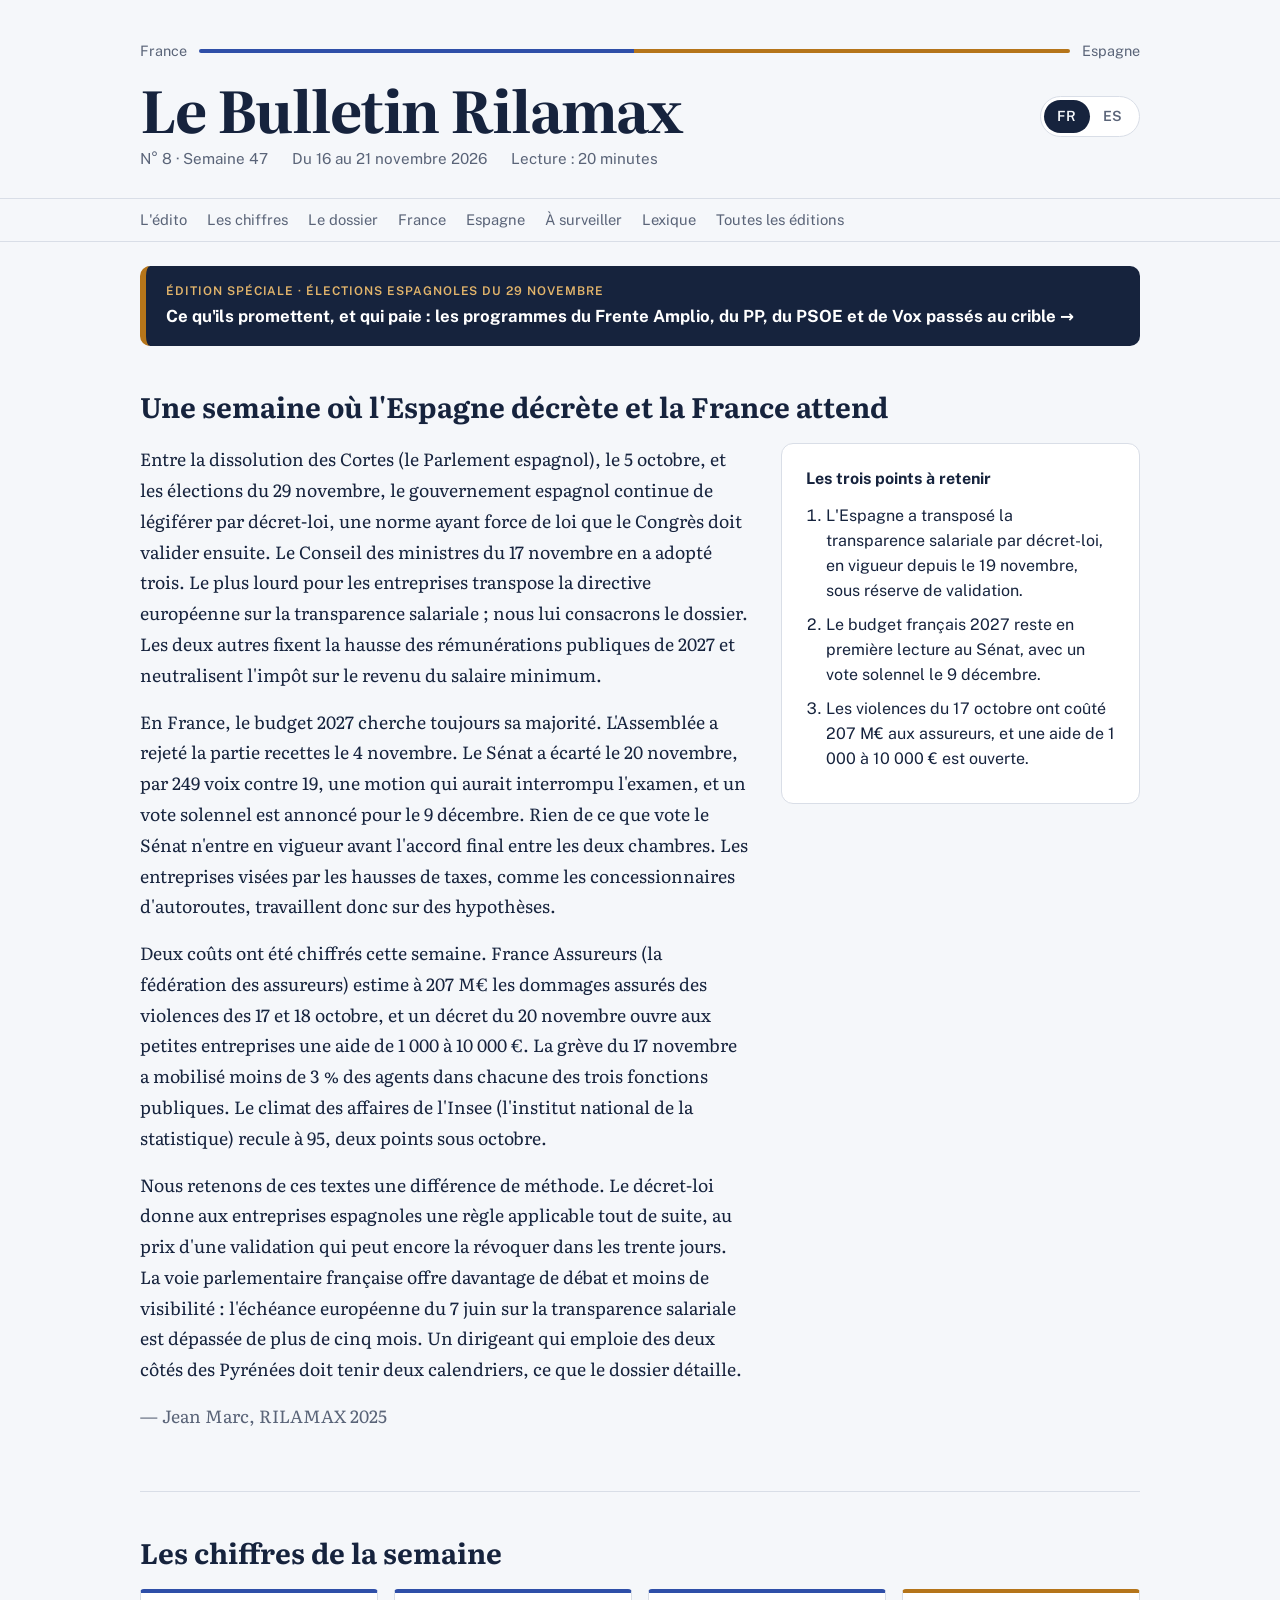
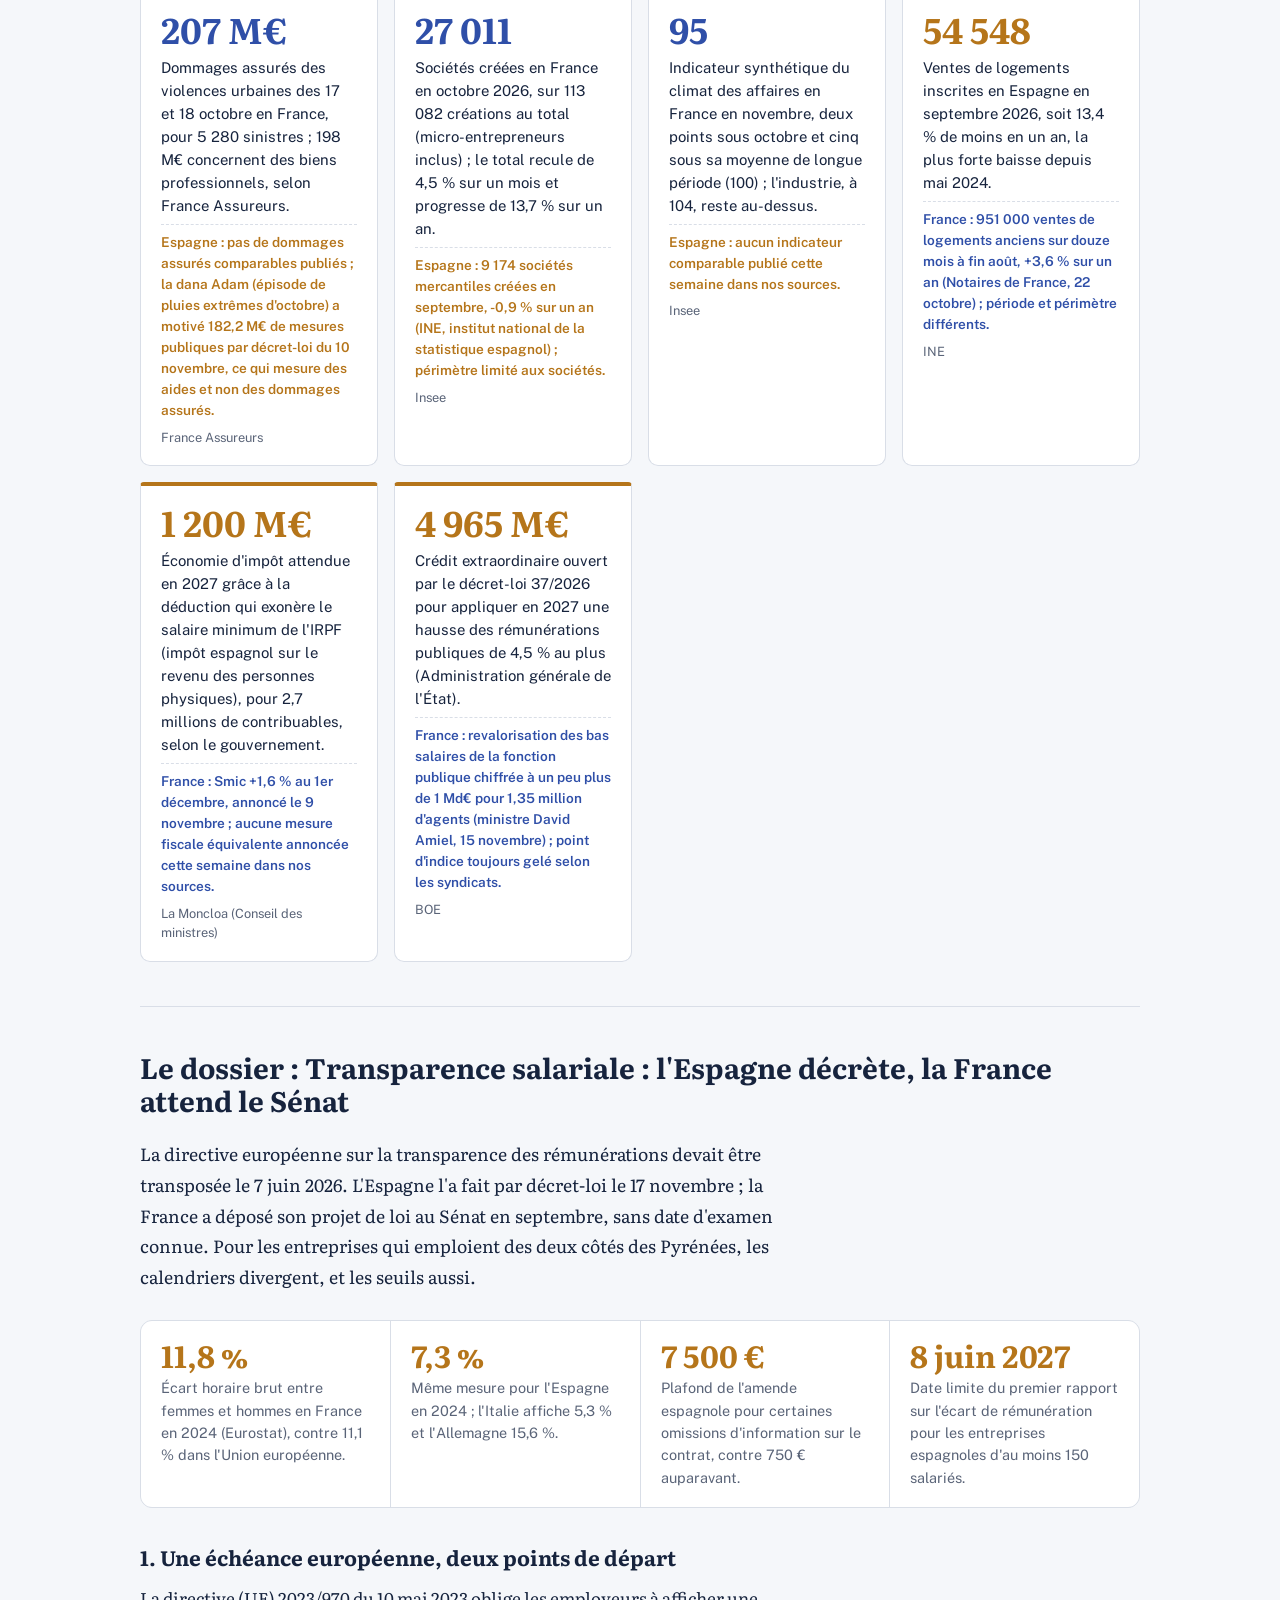
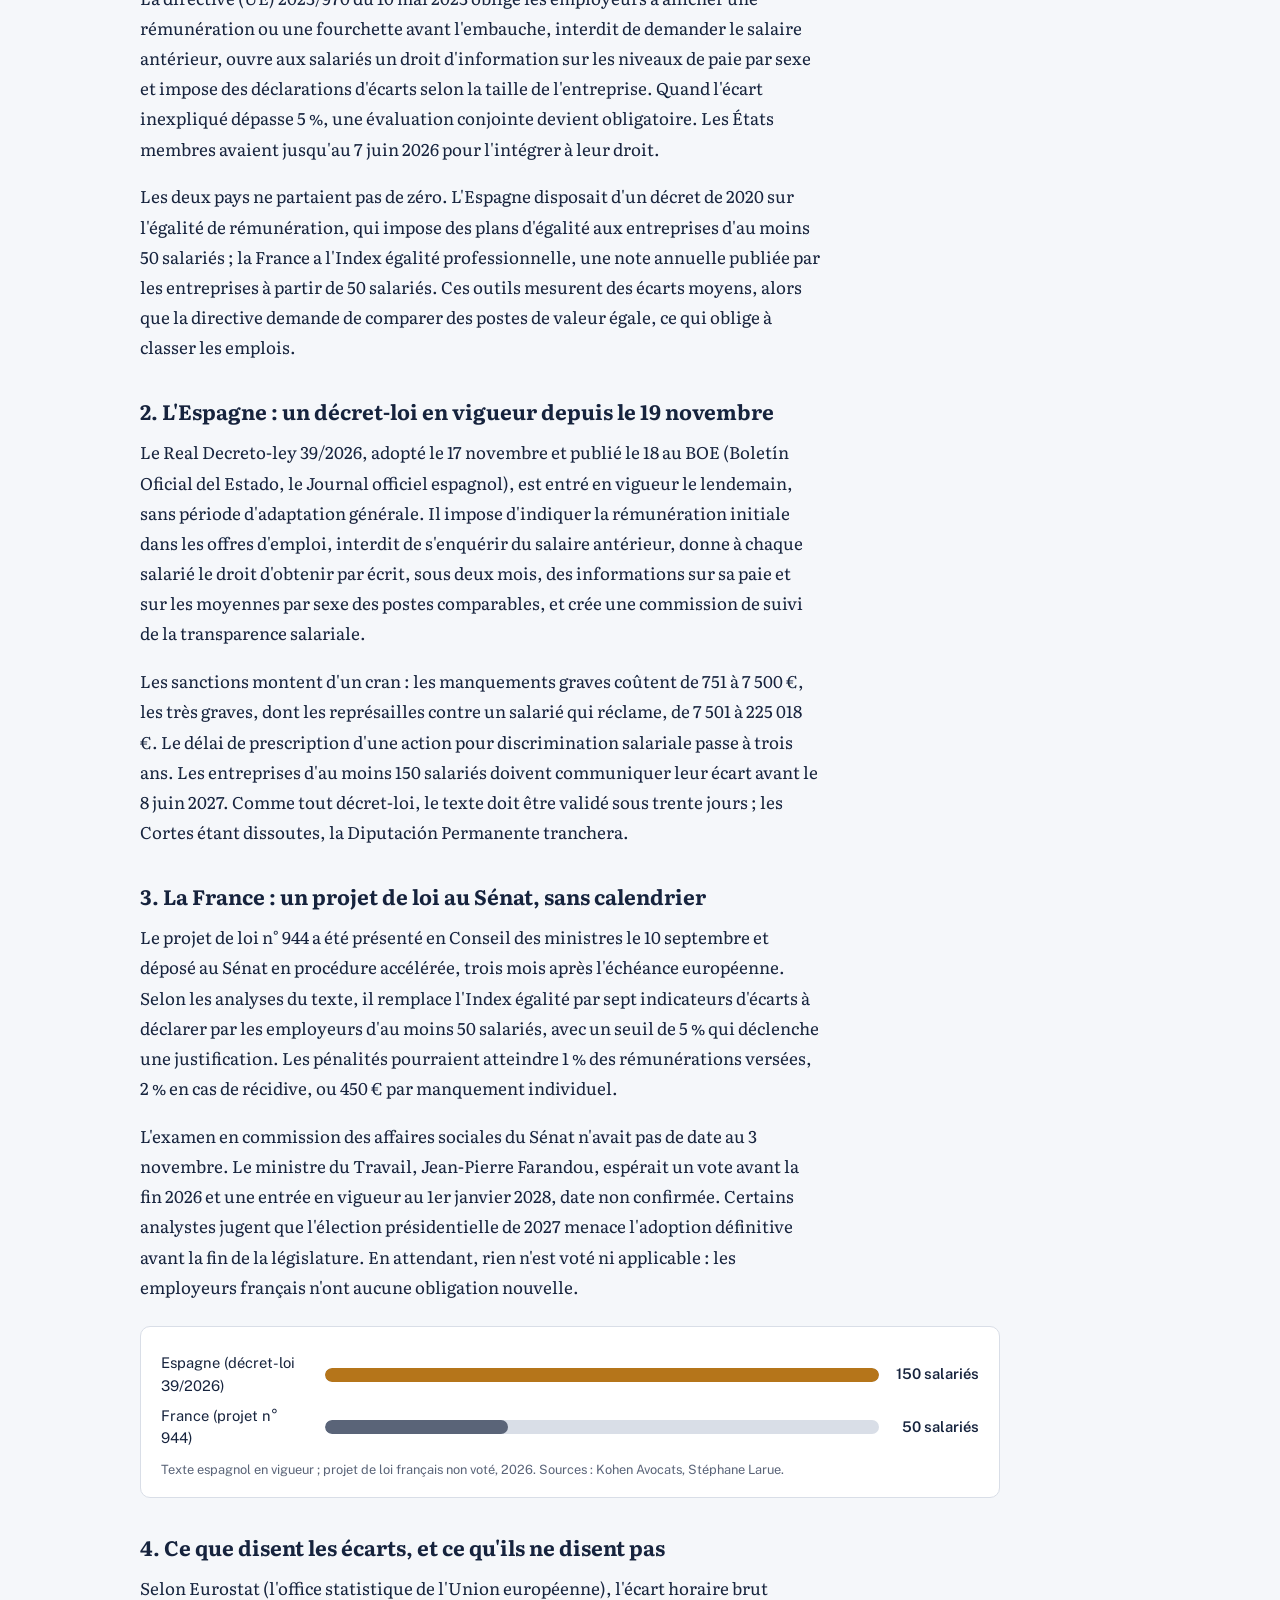
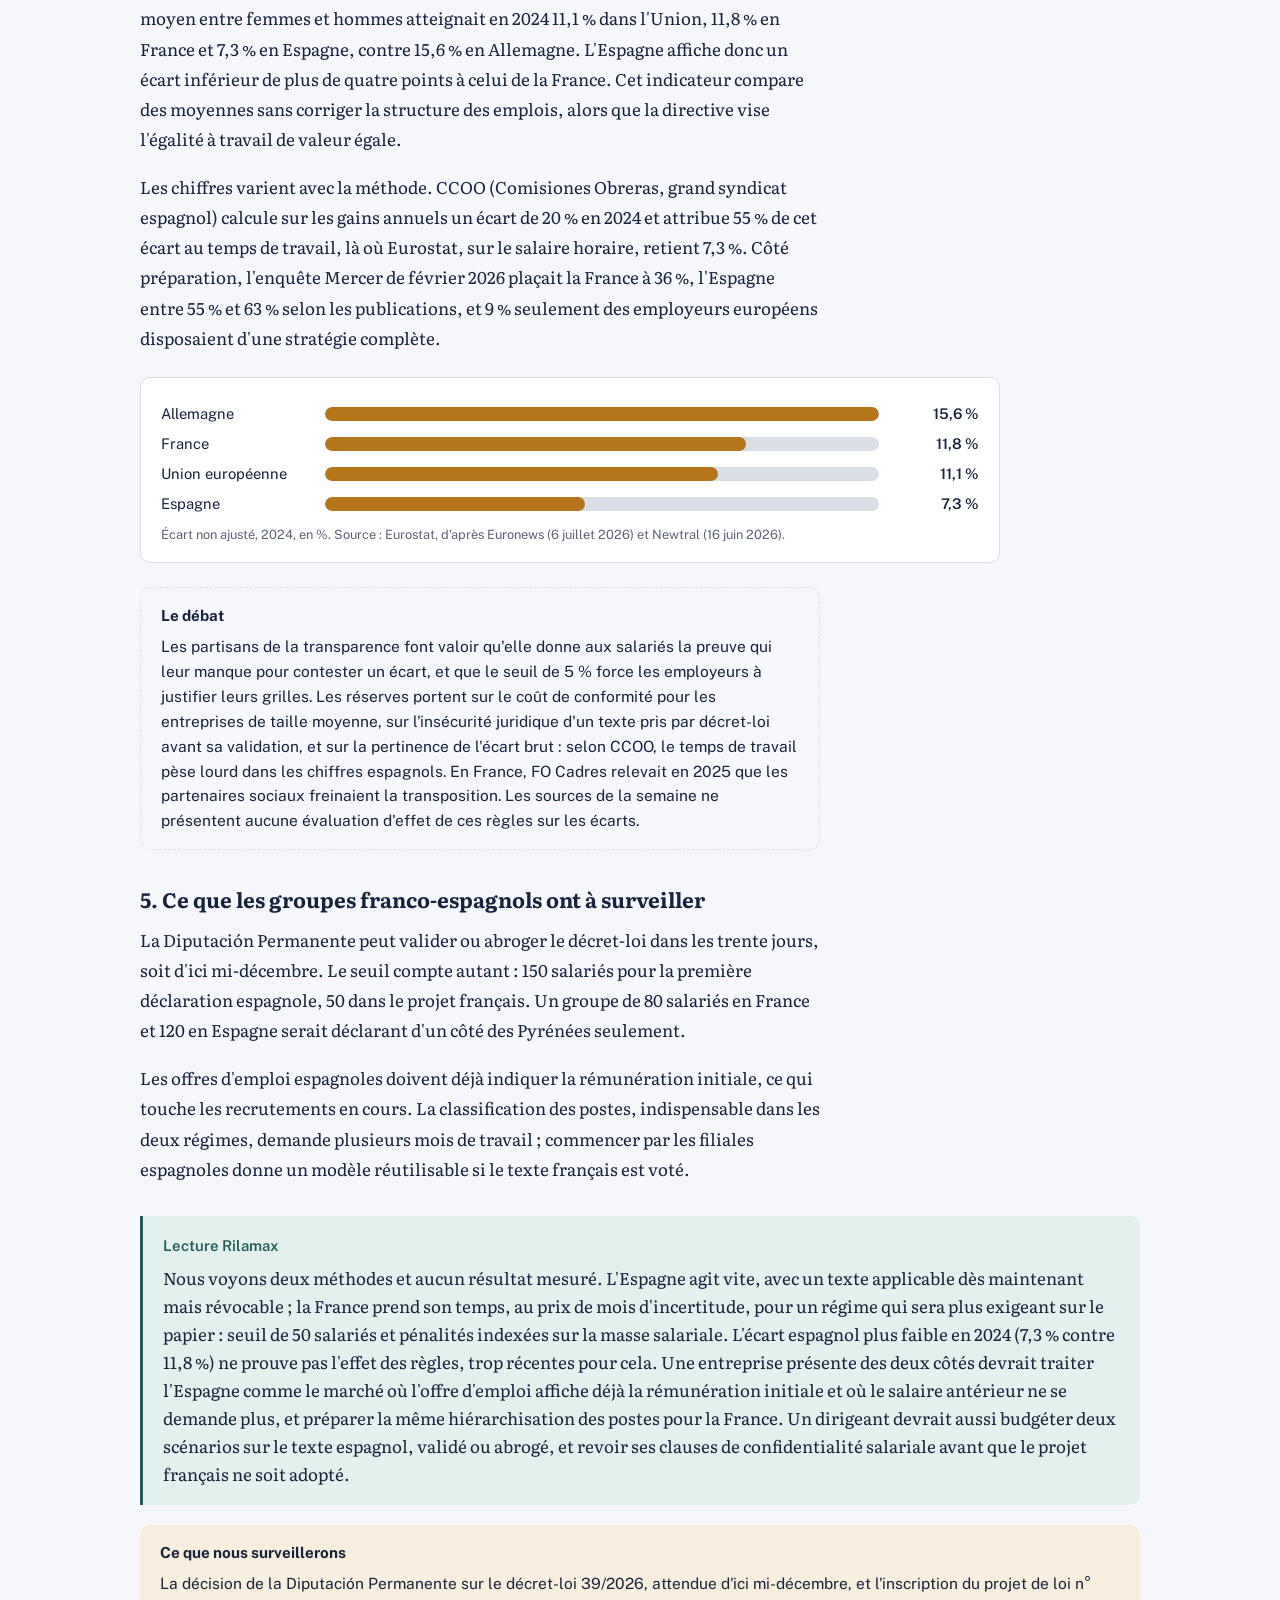
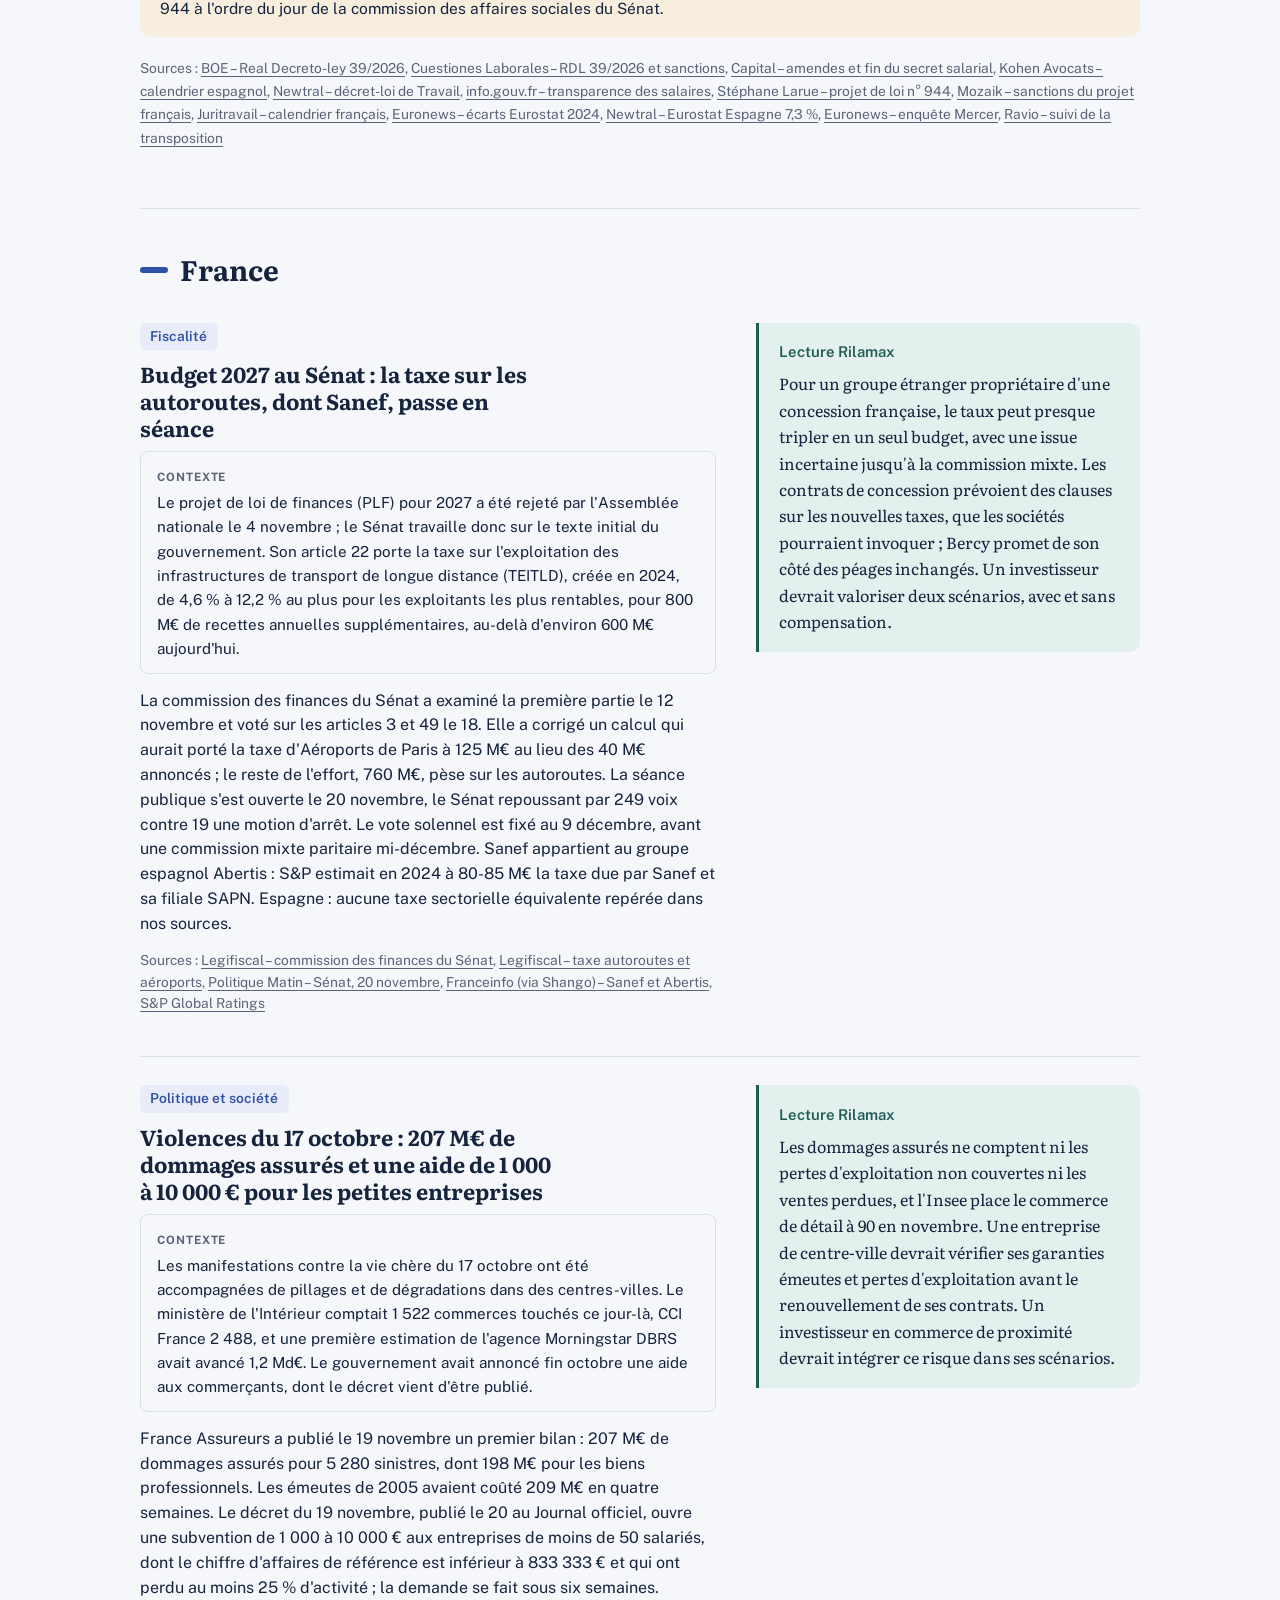
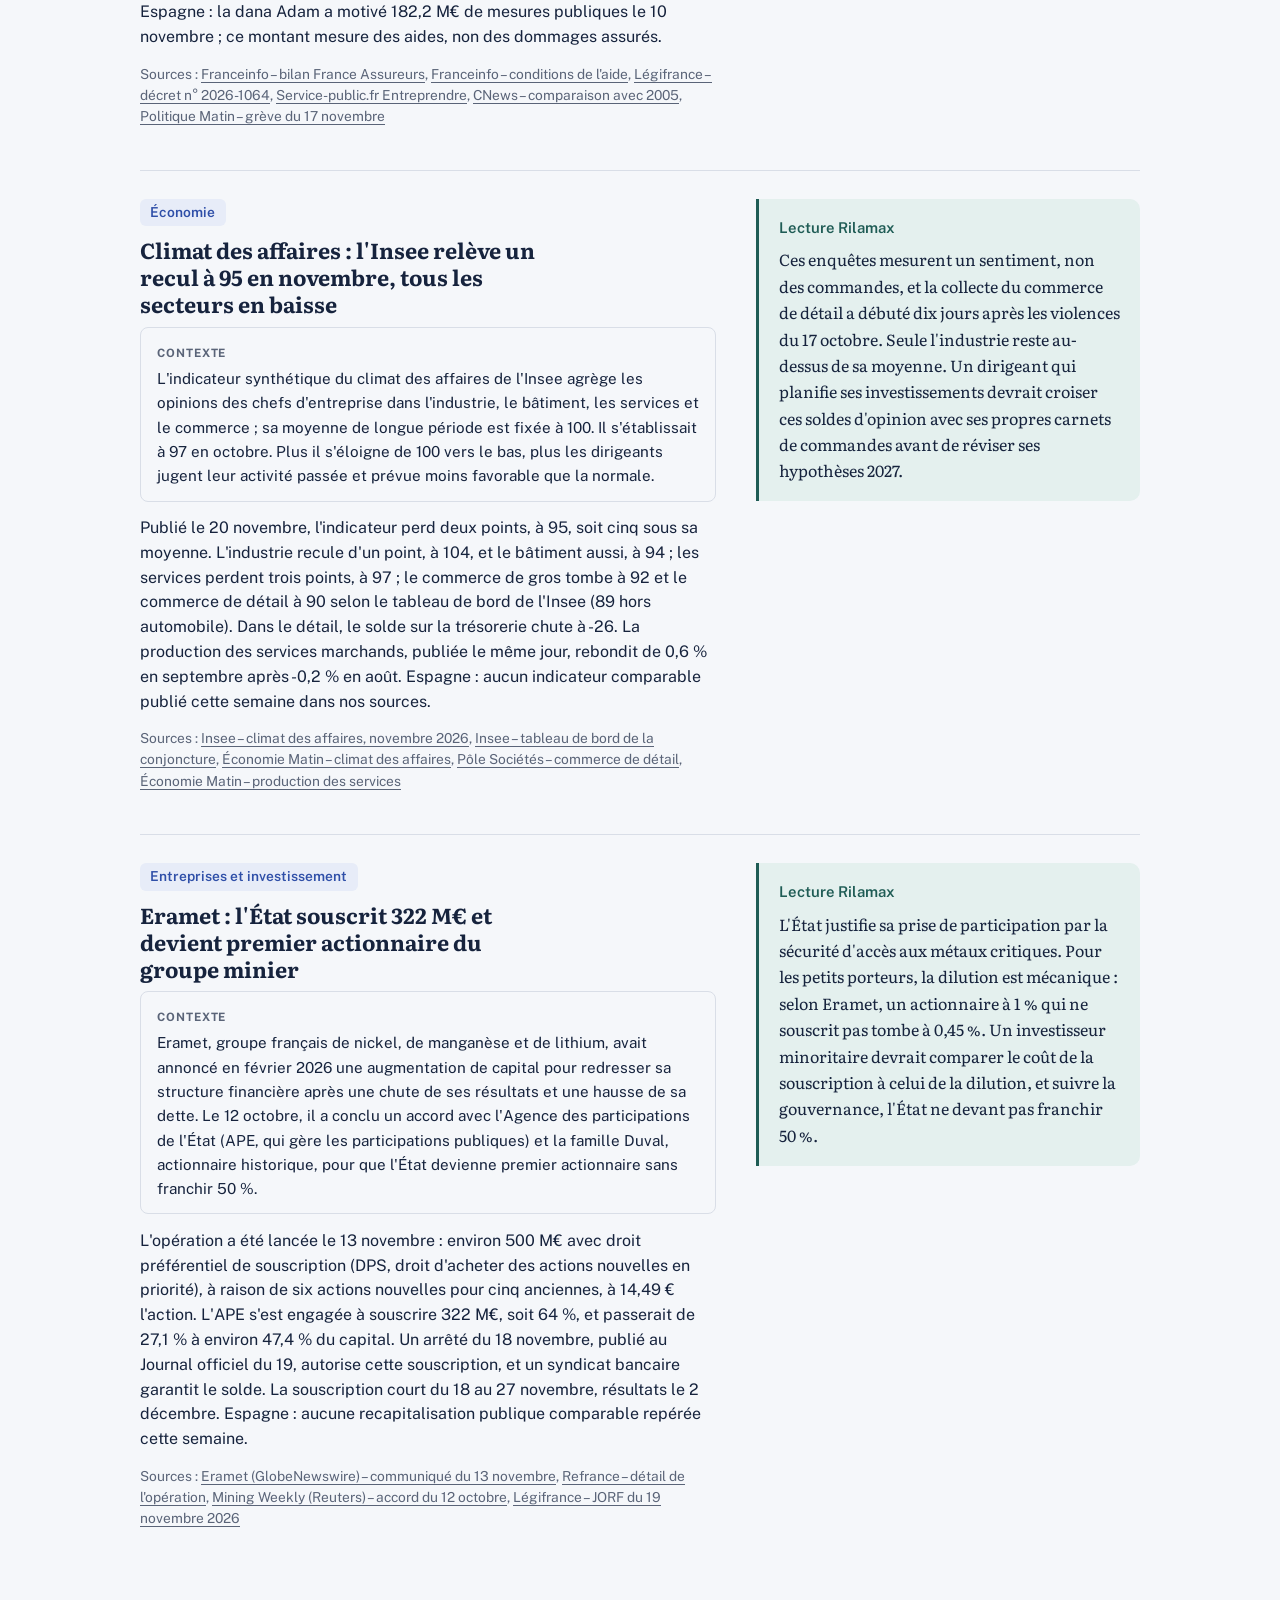
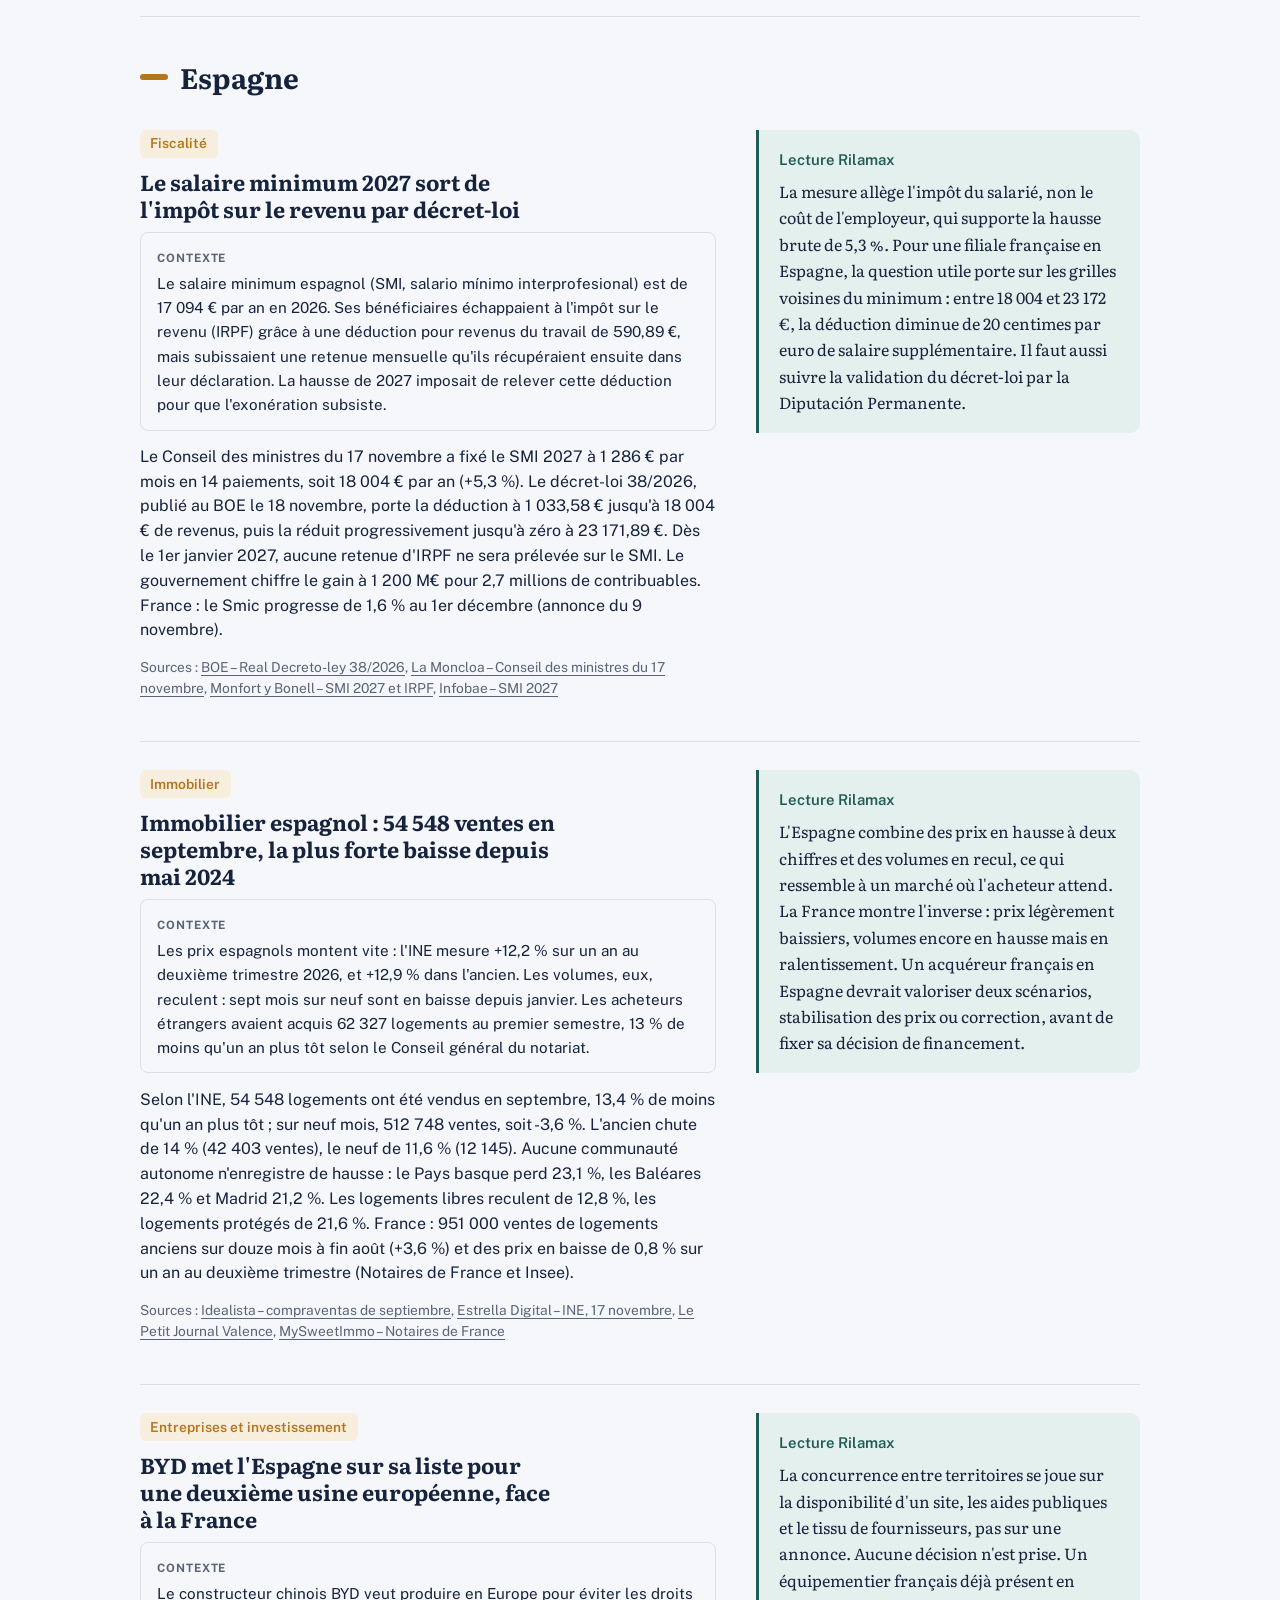
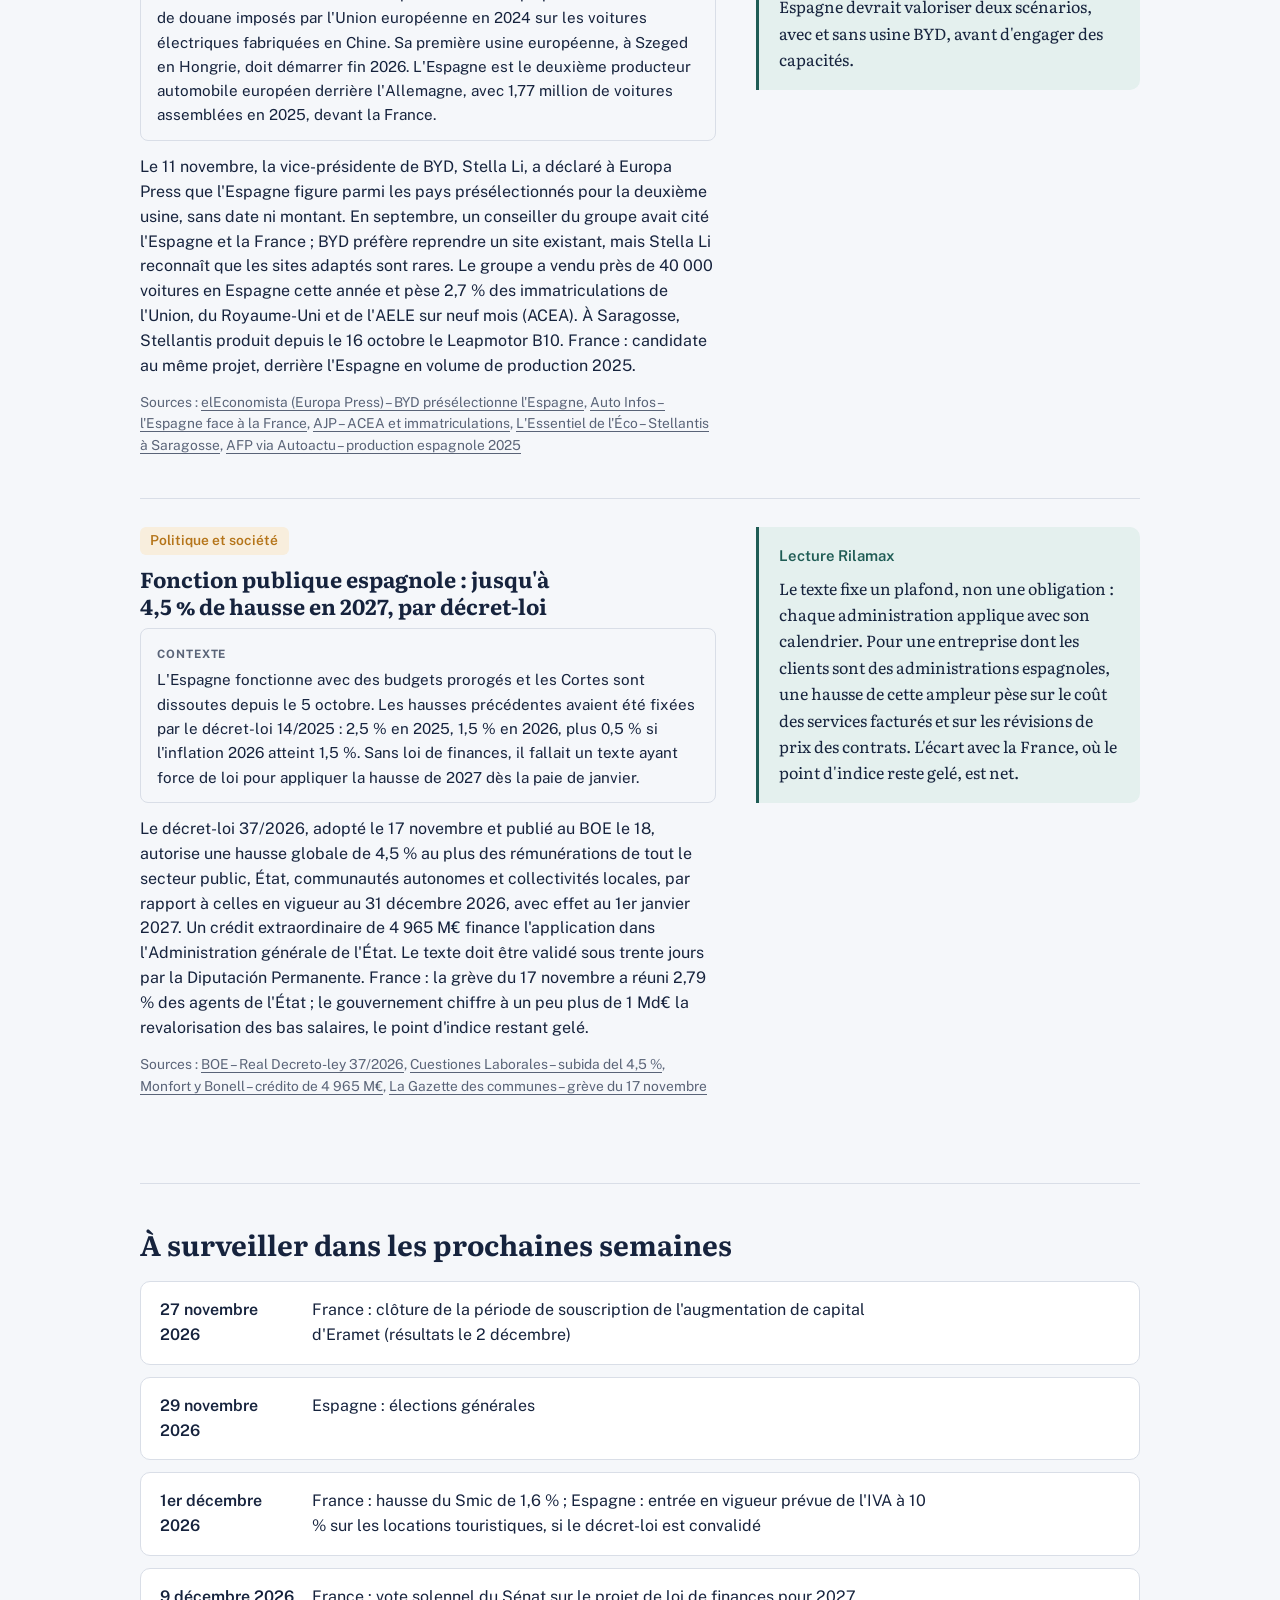
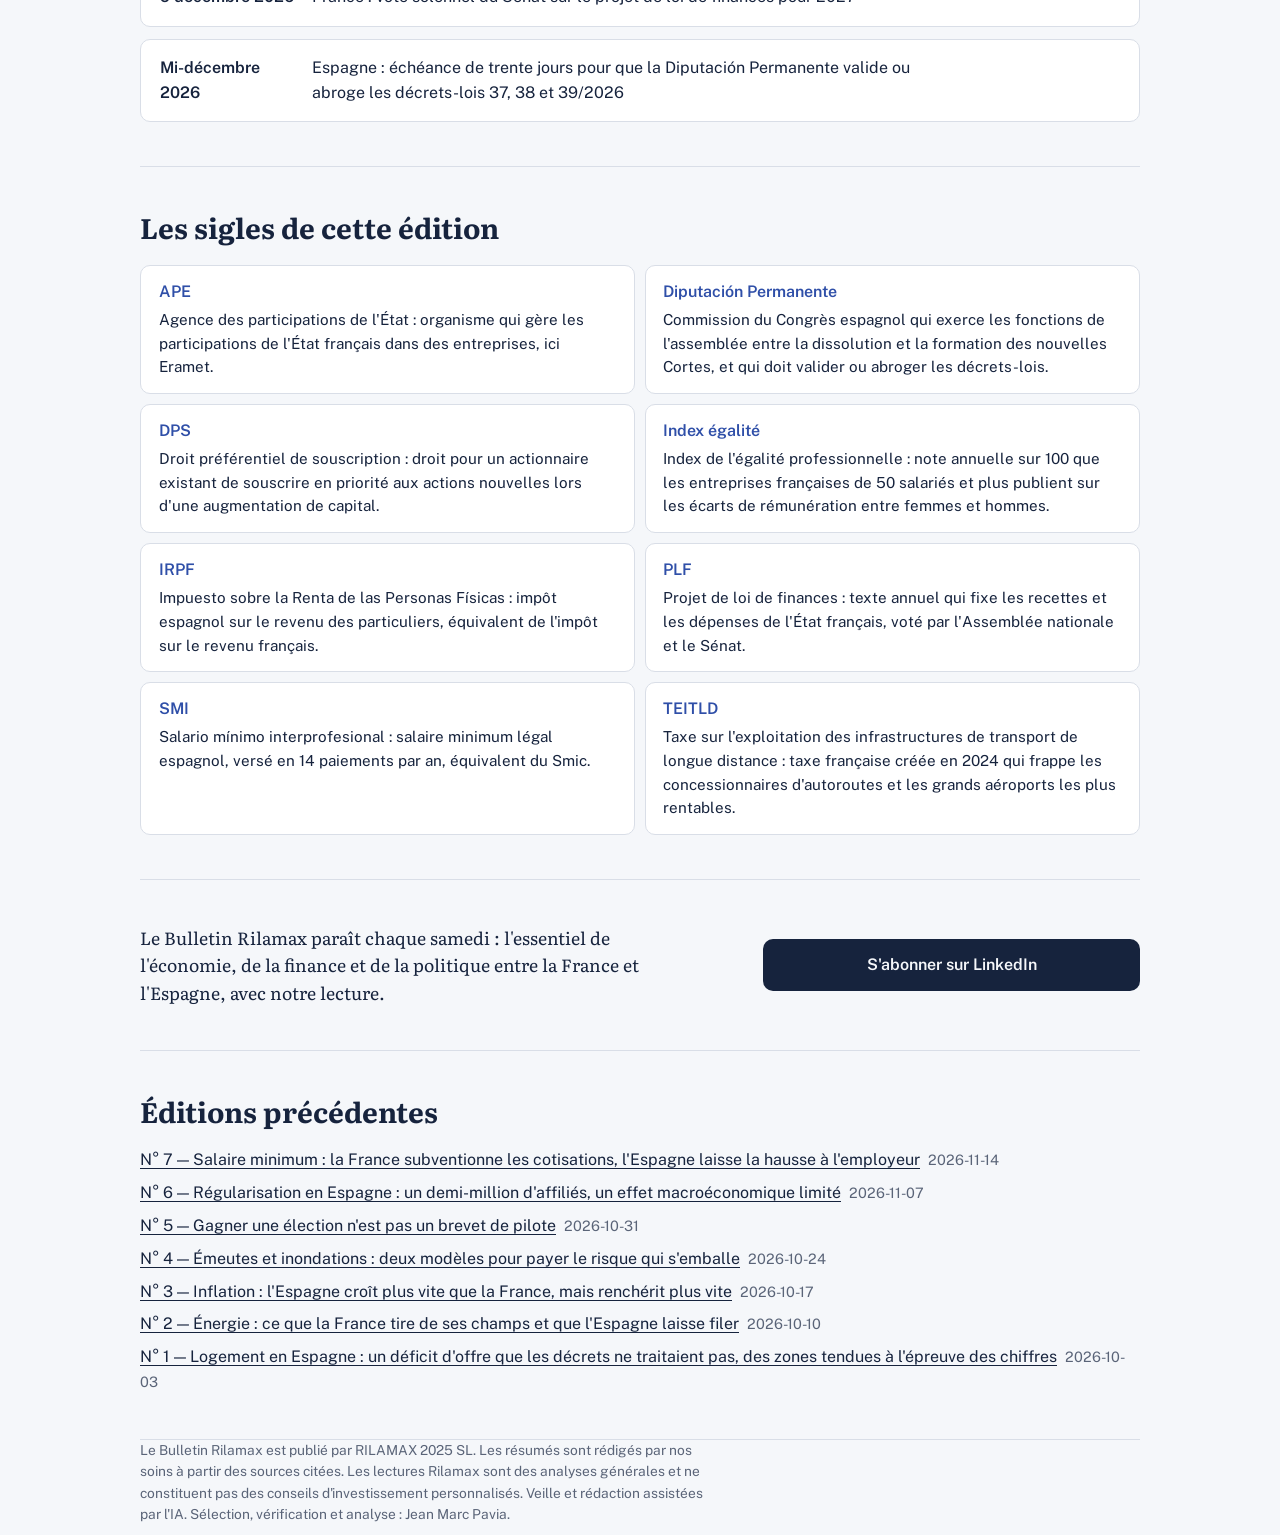
==== commit 4703a25b: "Add files via upload" ====
--- a/site/index.html
+++ b/site/index.html
@@ -215,7 +215,7 @@
 .fig .cmp-o.fr{color:var(--fr)}.fig .cmp-o.es{color:var(--es)}
 
 </style>
-</head>
+<style>.especial{display:block;margin:1.5rem 0 0;padding:1rem 1.25rem;border-radius:10px;background:#16233D;color:#fff;text-decoration:none;border-left:6px solid #B5751A}.especial span{display:block;font-size:.75rem;letter-spacing:.08em;text-transform:uppercase;color:#E3B56B;font-weight:600;margin-bottom:.25rem;font-family:"Public Sans",system-ui,sans-serif}.especial strong{font-size:1.05rem;line-height:1.4;font-family:"Public Sans",system-ui,sans-serif}.especial:hover strong{text-decoration:underline}</style></head>
 <body>
 
 
@@ -257,7 +257,7 @@
   </ul></div>
 </nav>
 
-<main class="wrap">
+<main class="wrap"><a class="especial" href="/especial-29n.html?lang=fr"><span>Édition spéciale · Élections espagnoles du 29 novembre</span><strong>Ce qu'ils promettent, et qui paie : les programmes du Frente Amplio, du PP, du PSOE et de Vox passés au crible →</strong></a>
   <section id="fr-edito">
     <h2>Une semaine où l&#39;Espagne décrète et la France attend</h2>
     <div class="edito">
@@ -477,7 +477,7 @@
   </ul></div>
 </nav>
 
-<main class="wrap">
+<main class="wrap"><a class="especial" href="/especial-29n.html?lang=es"><span>Edición especial · Elecciones del 29 de noviembre</span><strong>Lo que prometen y quién lo paga: los programas del Frente Amplio, el PP, el PSOE y Vox, medida a medida →</strong></a>
   <section id="es-edito">
     <h2>Una semana en que España decreta y Francia espera</h2>
     <div class="edito">
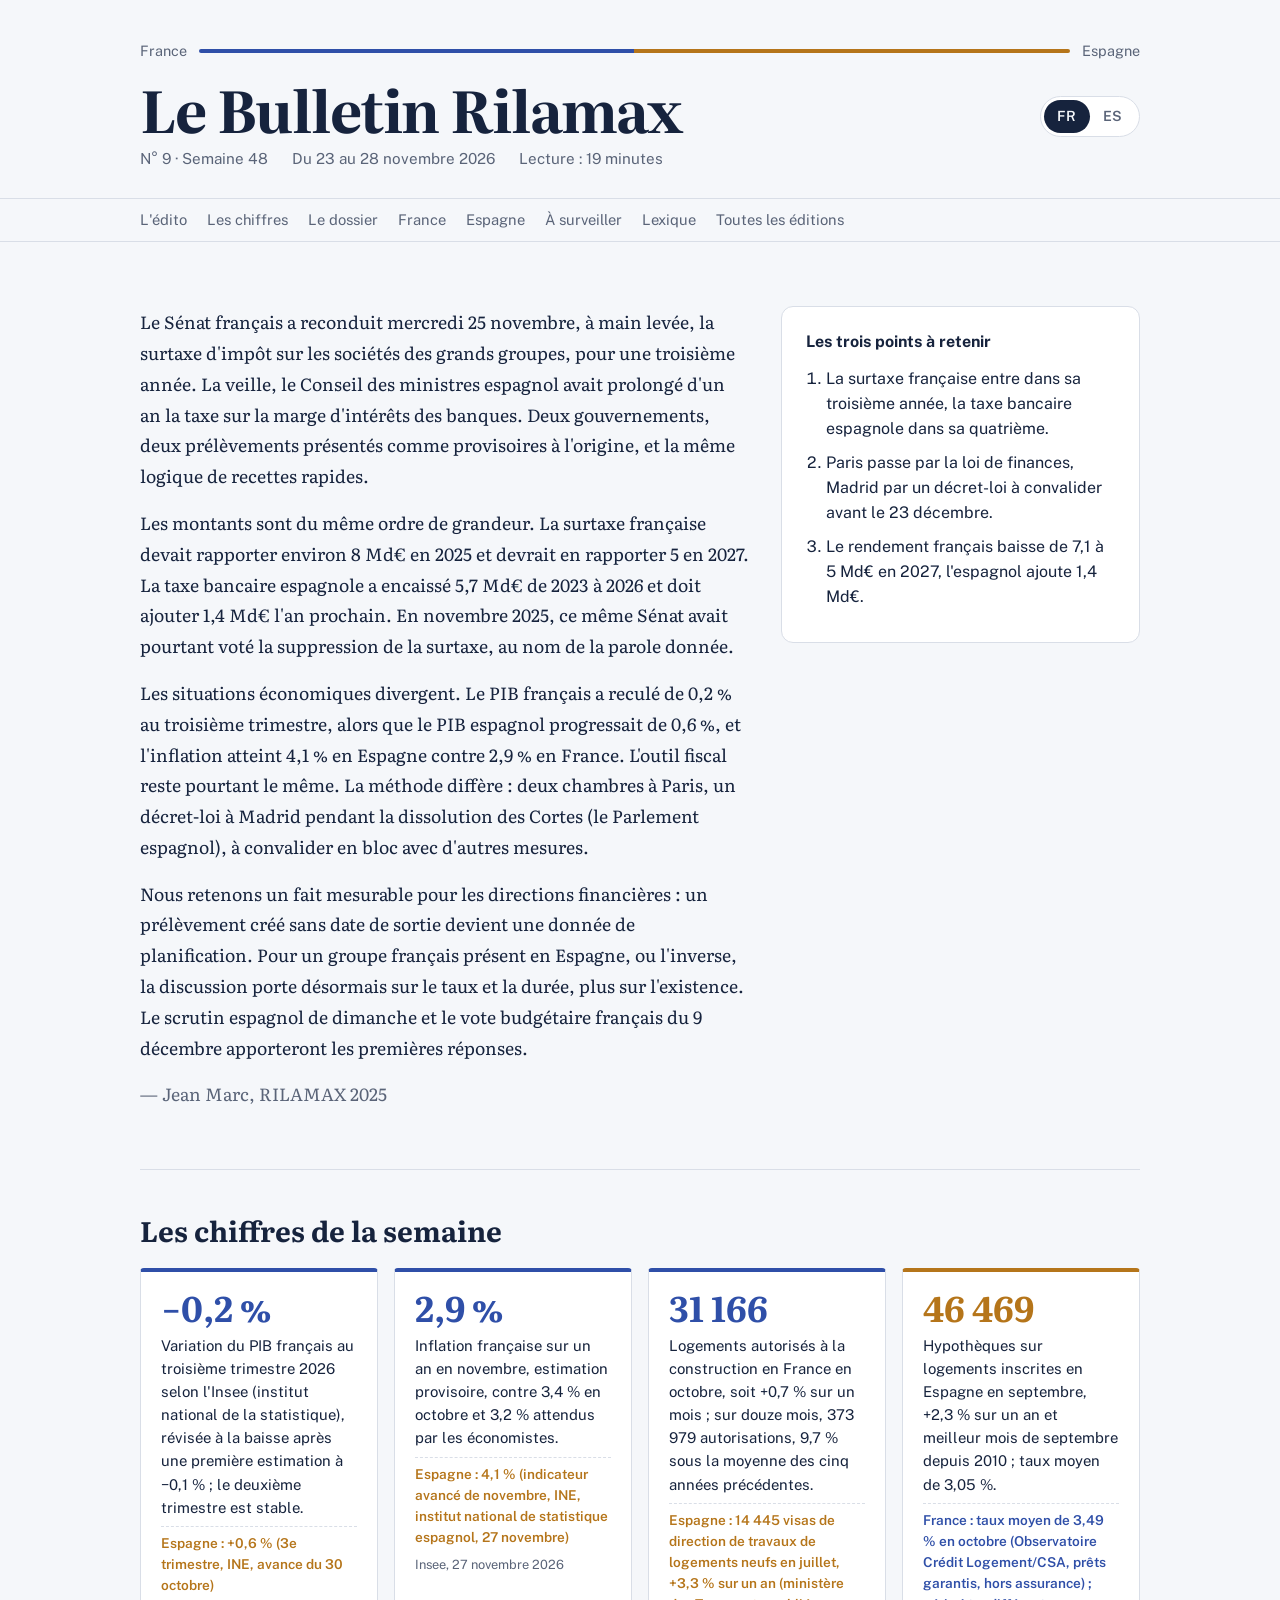
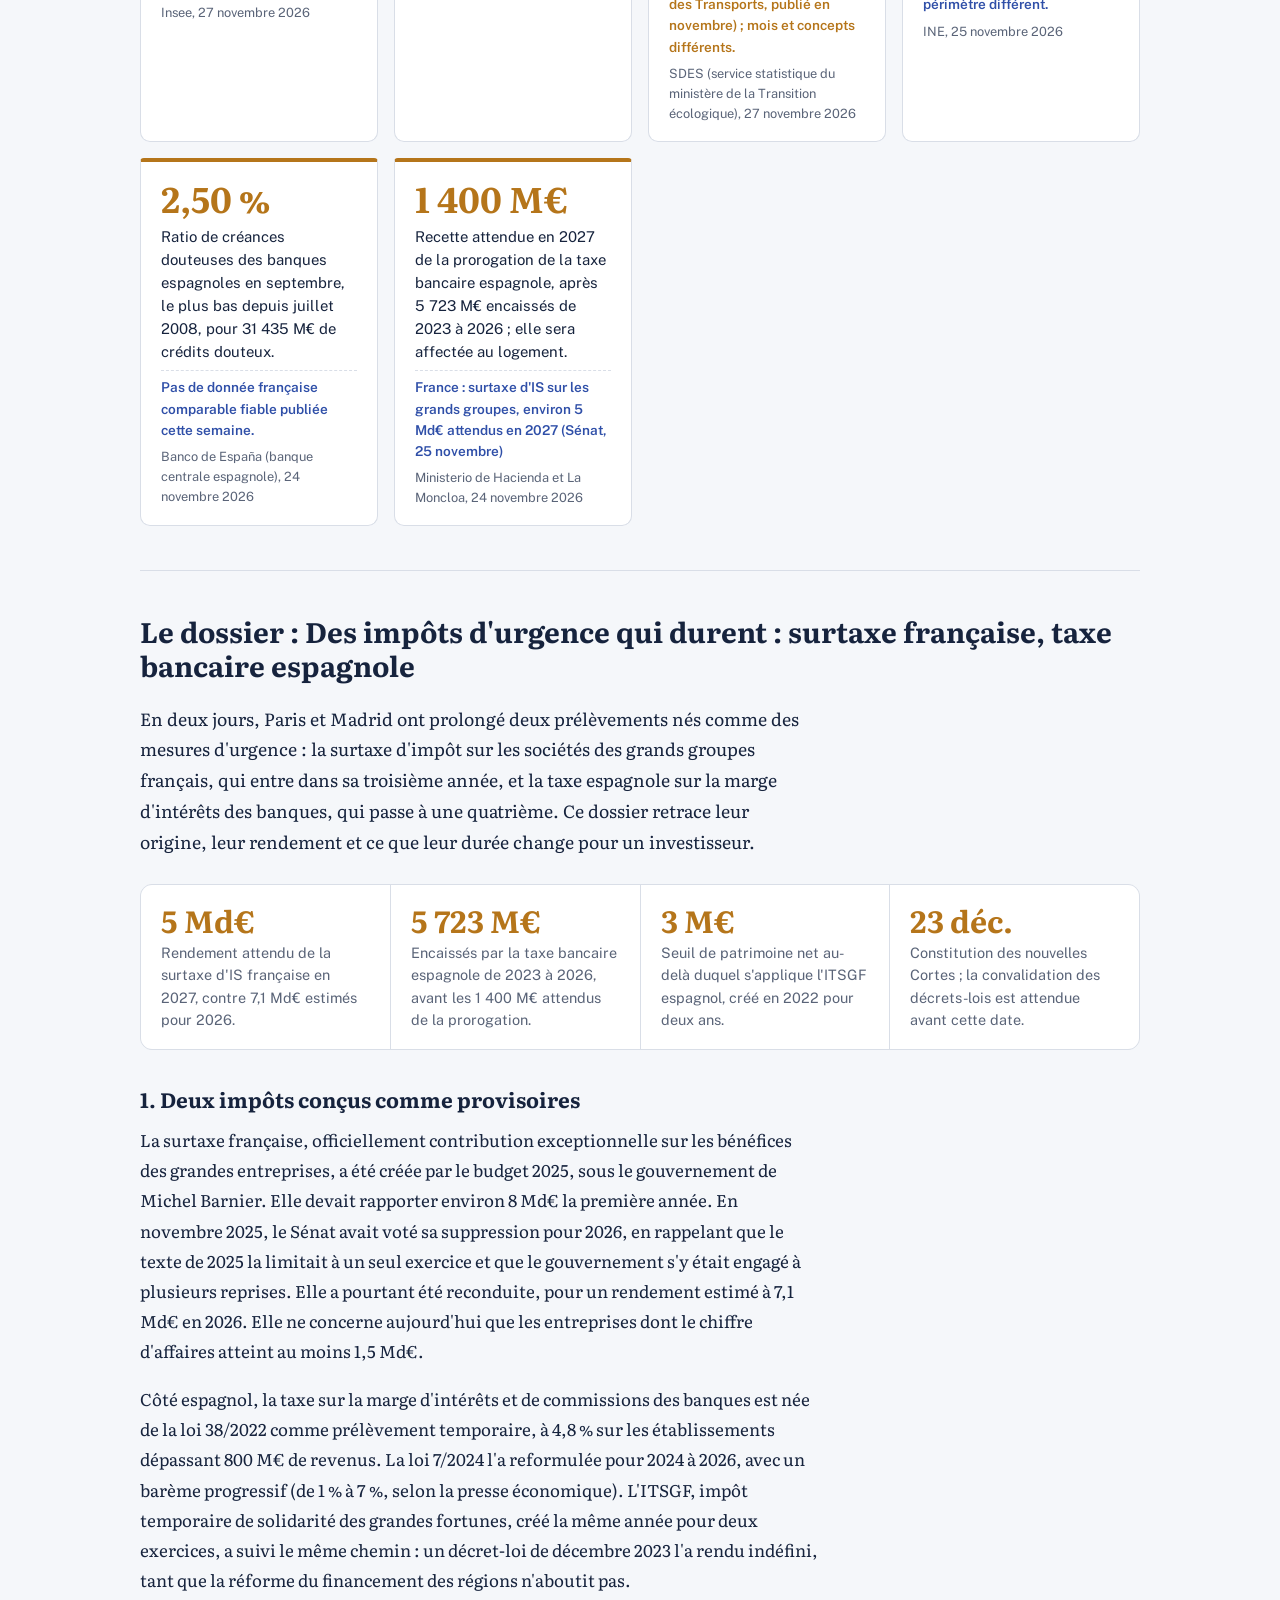
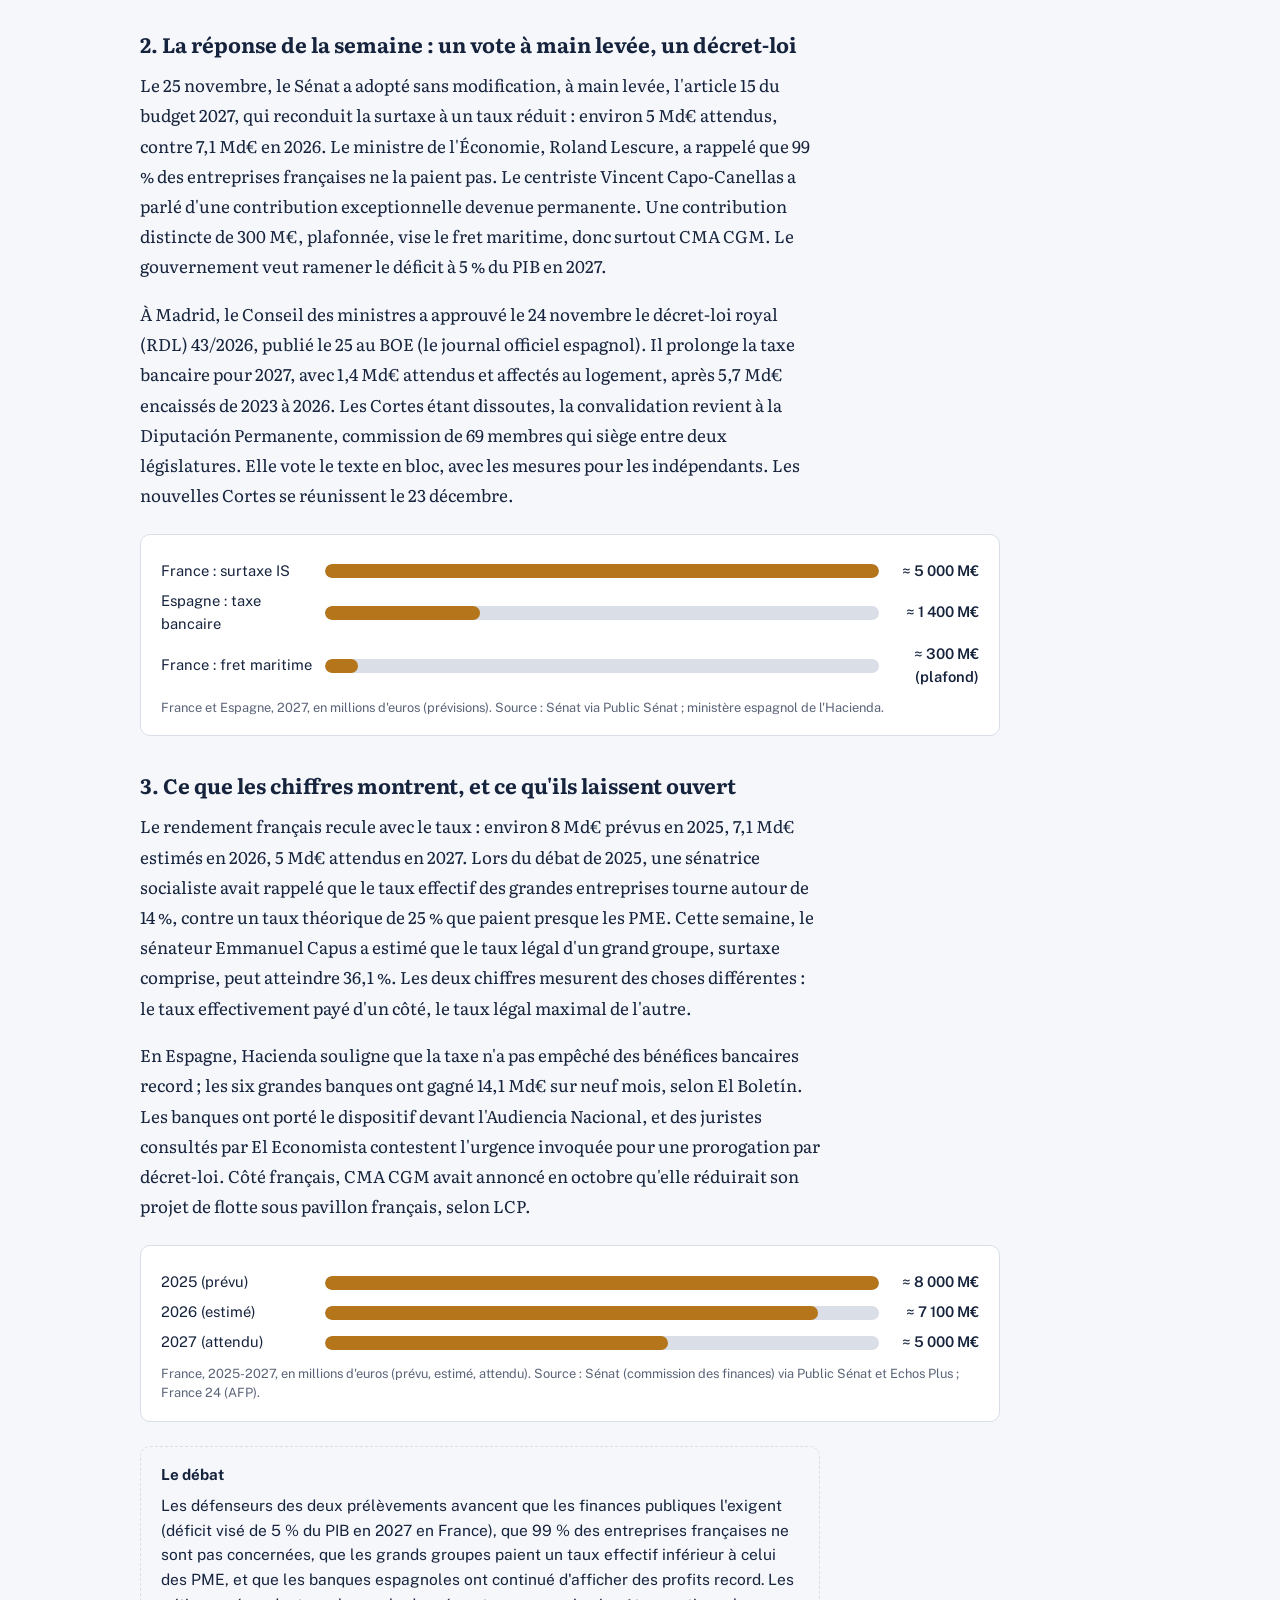
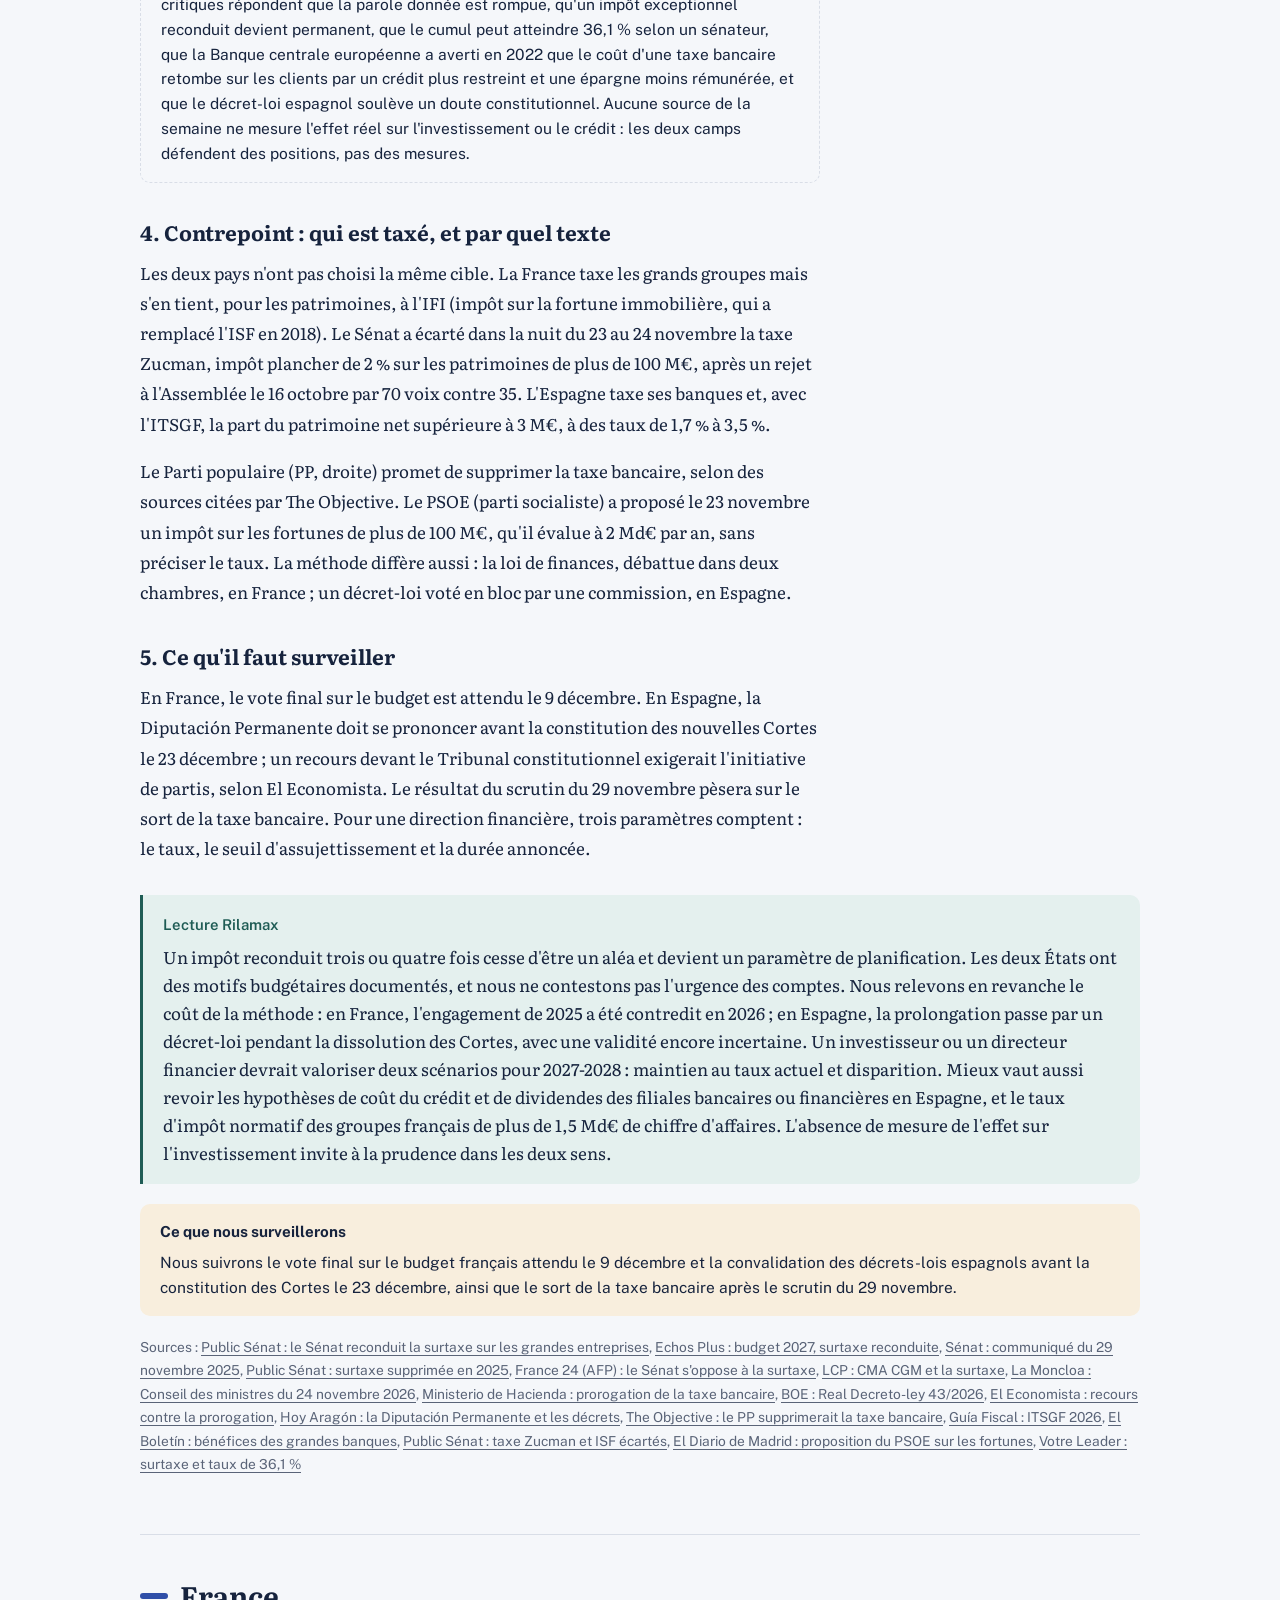
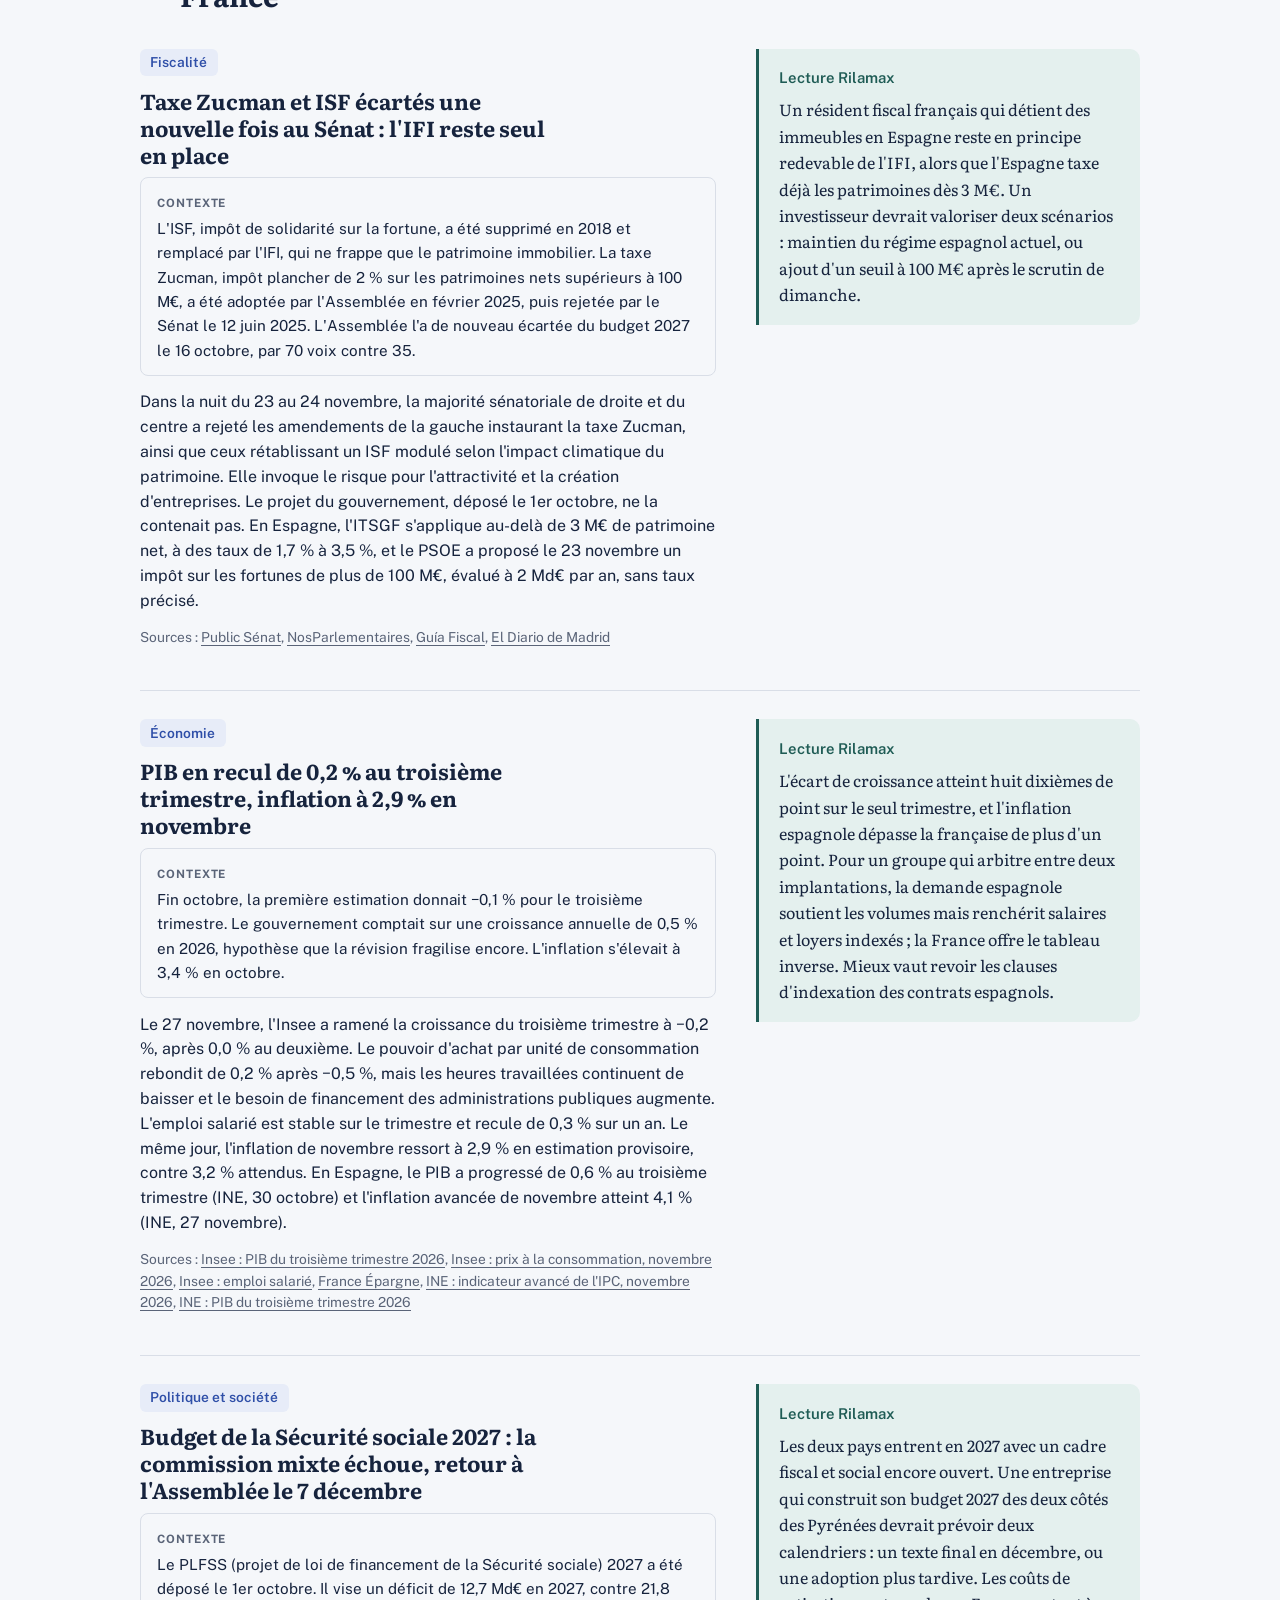
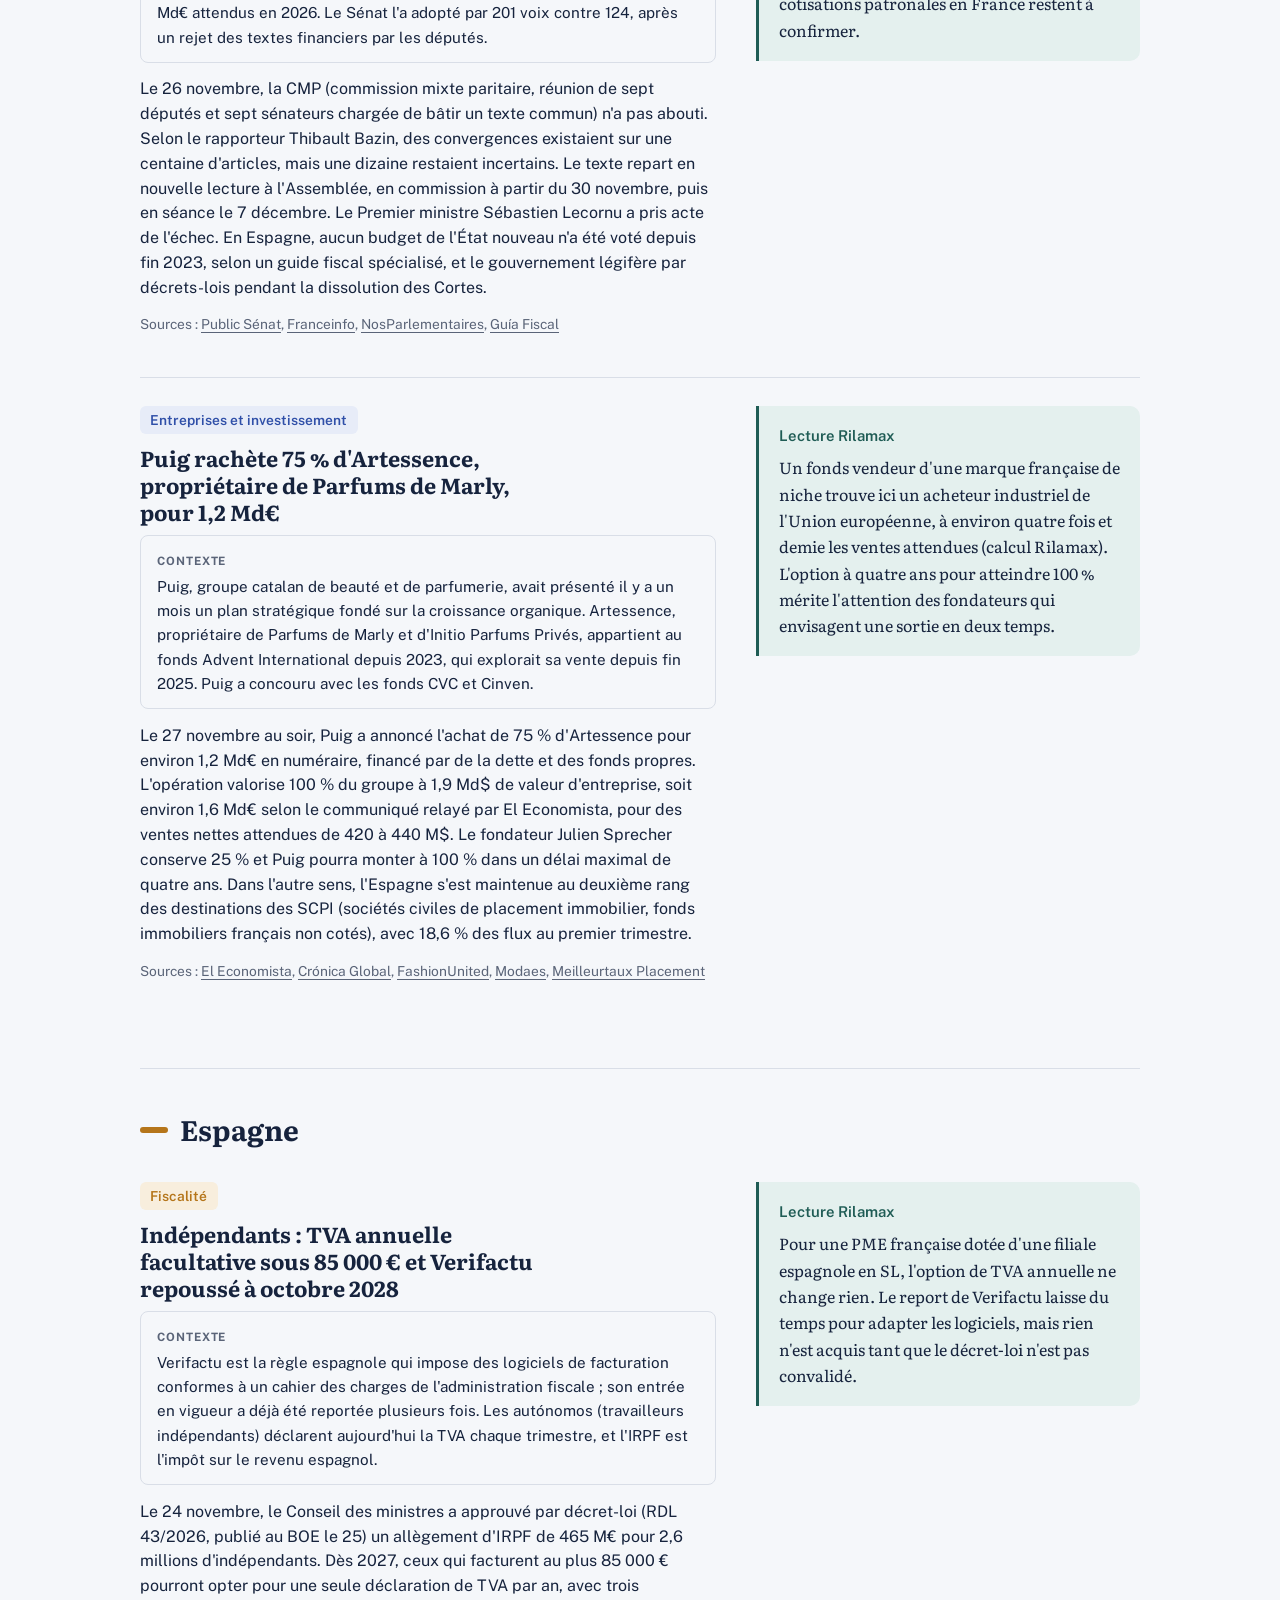
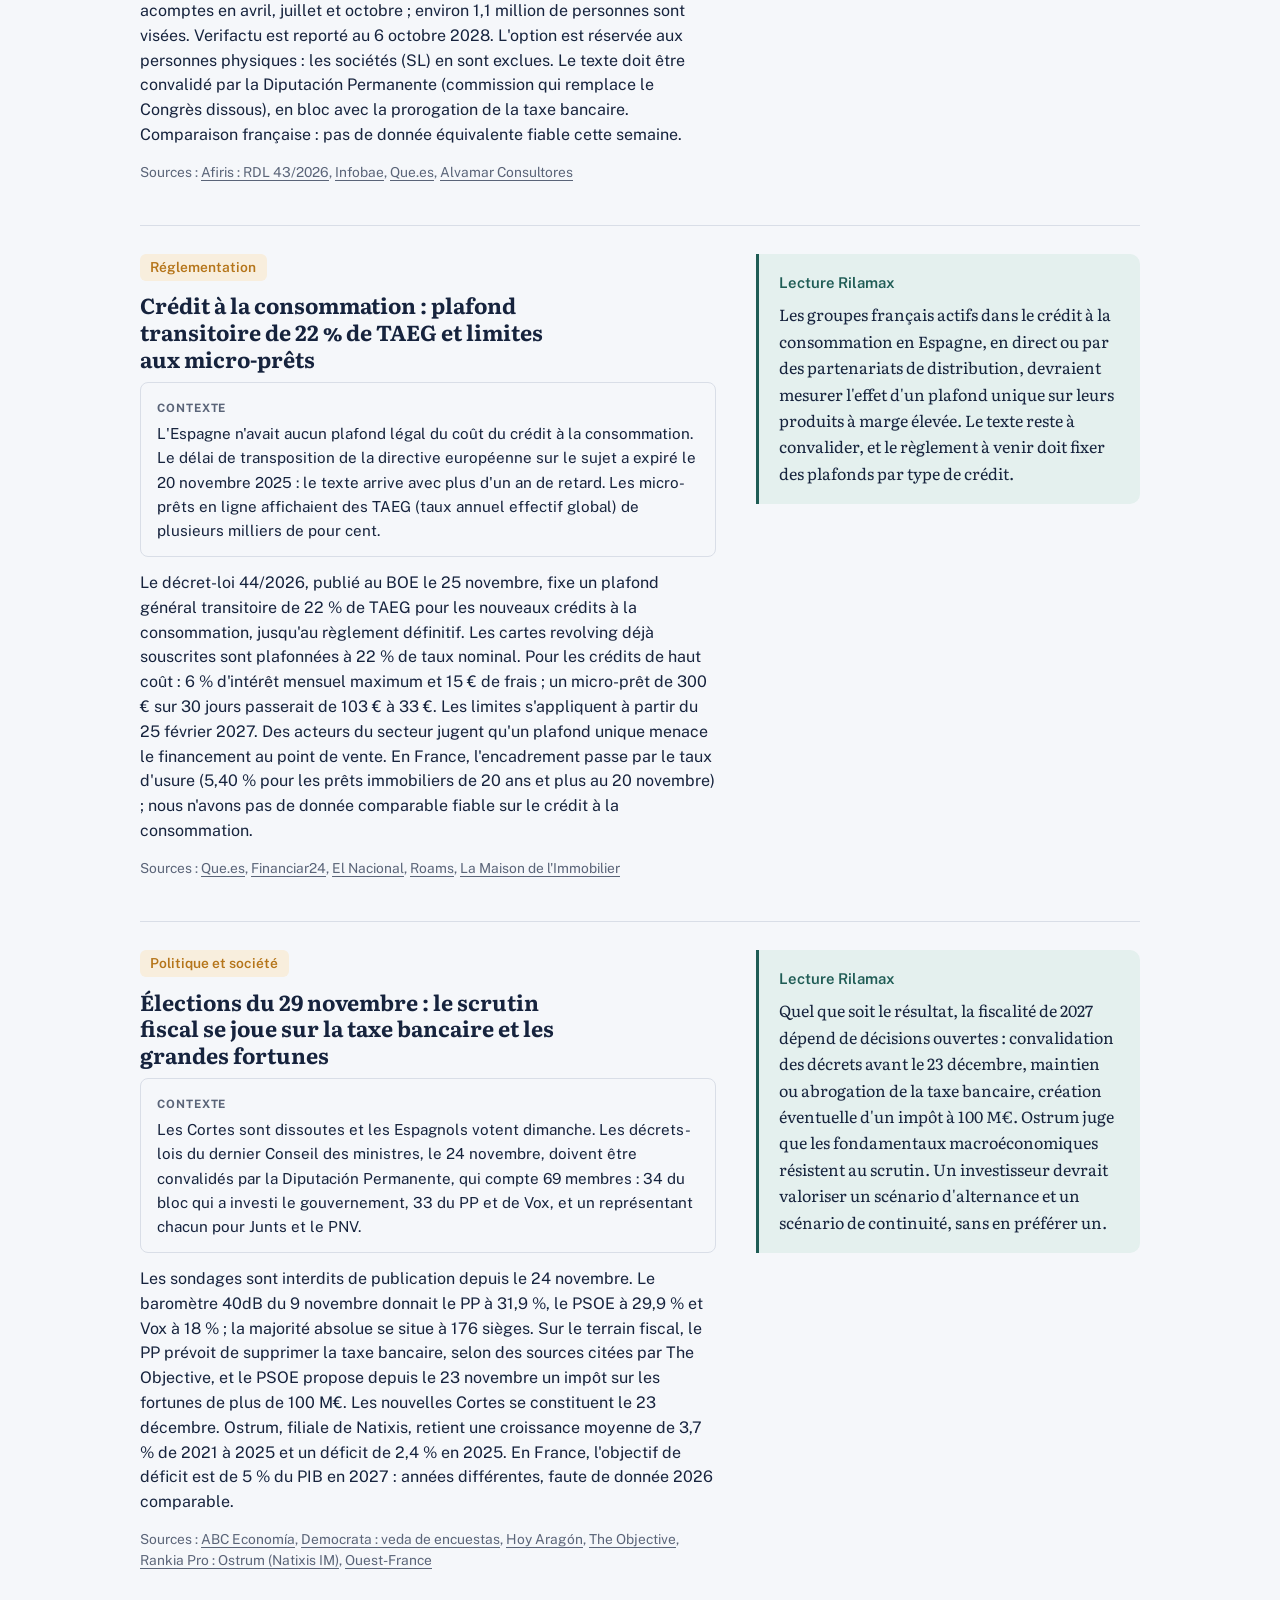
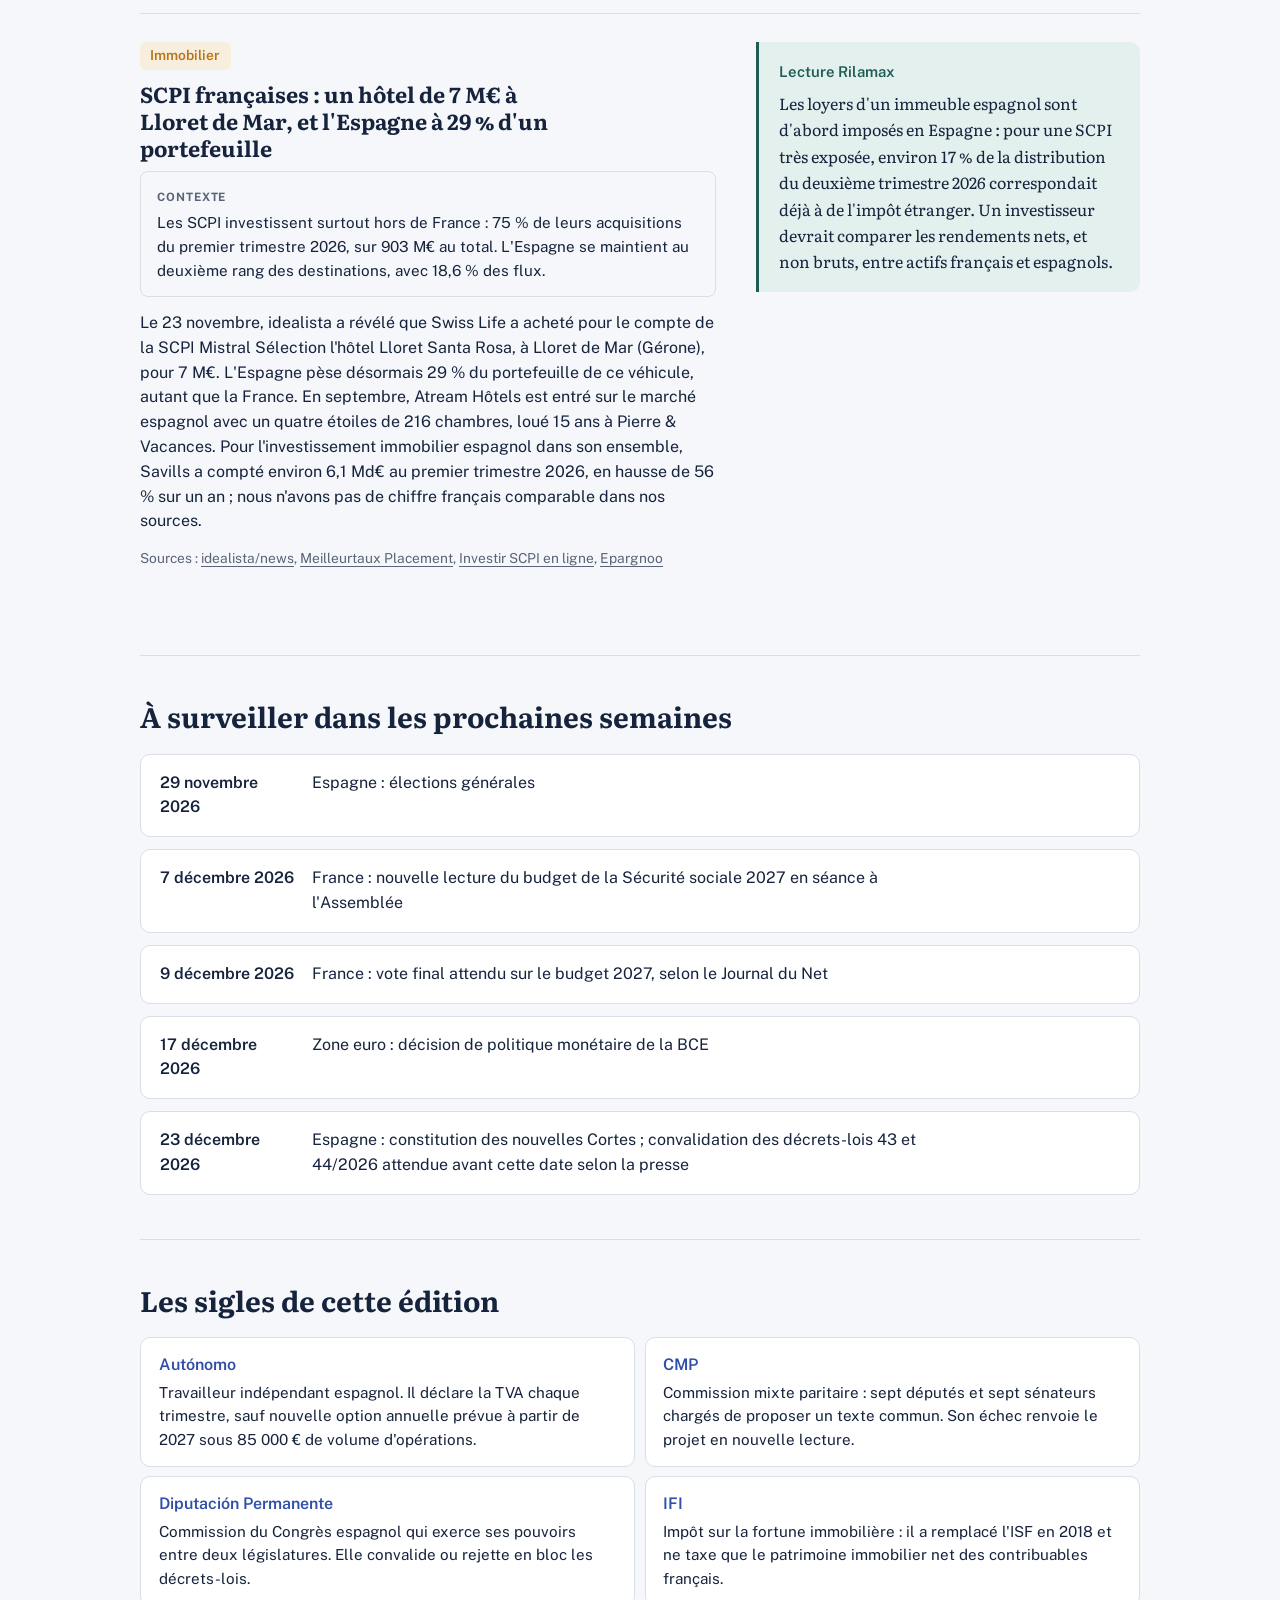
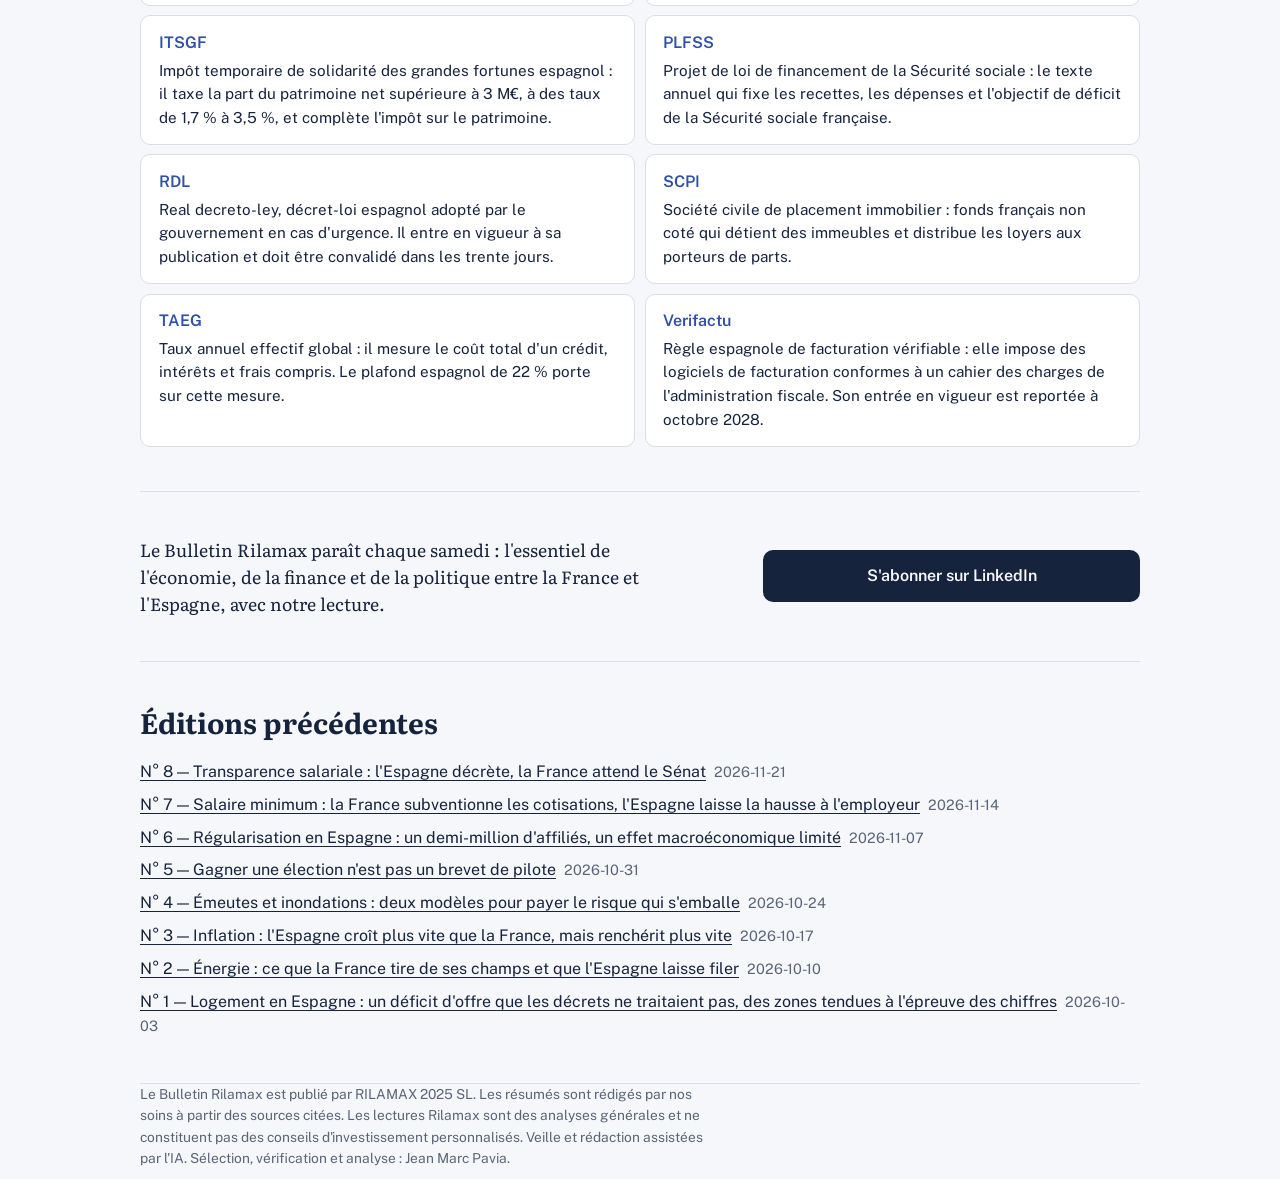
==== commit 2595c850: "Bulletin Rilamax N.º 9 (semana 48)" ====
--- a/site/index.html
+++ b/site/index.html
@@ -3,14 +3,14 @@
 <head>
 <meta charset="utf-8">
 <meta name="viewport" content="width=device-width, initial-scale=1, viewport-fit=cover">
-<title>Le Bulletin Rilamax — N° 8</title>
-<meta name="description" content="Transparence salariale : l&#39;Espagne décrète, la France attend le Sénat">
+<title>Le Bulletin Rilamax — N° 9</title>
+<meta name="description" content="Des impôts d&#39;urgence qui durent : surtaxe française, taxe bancaire espagnole">
 <meta property="og:type" content="article">
 <meta property="og:site_name" content="Le Bulletin Rilamax">
-<meta property="og:title" content="Le Bulletin Rilamax N° 8 · Transparence salariale : l&#39;Espagne décrète, la France attend le Sénat">
-<meta property="og:description" content="La directive européenne sur la transparence des rémunérations devait être transposée le 7 juin 2026. L&#39;Espagne l&#39;a fait par décret-loi le 17 novembre ; la France a déposé son projet de loi au Sénat en septembre, sans date d&#39;examen connue. Pour les entreprises qui emploient des deux côtés des Pyrénées, les calendriers divergent, et les seuils aussi.">
+<meta property="og:title" content="Le Bulletin Rilamax N° 9 · Des impôts d&#39;urgence qui durent : surtaxe française, taxe bancaire espagnole">
+<meta property="og:description" content="En deux jours, Paris et Madrid ont prolongé deux prélèvements nés comme des mesures d&#39;urgence : la surtaxe d&#39;impôt sur les sociétés des grands groupes français, qui entre dans sa troisième année, et la taxe espagnole sur la marge d&#39;intérêts des banques, qui passe à une quatrième. Ce dossier retrace leur origine, leur rendement et ce que leur durée change pour un investisseur.">
 <meta property="og:image" content="https://bulletin.rilamax.com/portada.png">
-<meta property="og:url" content="https://bulletin.rilamax.com/ediciones/2026-11-21/">
+<meta property="og:url" content="https://bulletin.rilamax.com/ediciones/2026-11-28/">
 <meta name="twitter:card" content="summary_large_image">
 <link rel="preconnect" href="https://fonts.googleapis.com">
 <link rel="preconnect" href="https://fonts.gstatic.com" crossorigin>
@@ -215,7 +215,7 @@
 .fig .cmp-o.fr{color:var(--fr)}.fig .cmp-o.es{color:var(--es)}
 
 </style>
-<style>.especial{display:block;margin:1.5rem 0 0;padding:1rem 1.25rem;border-radius:10px;background:#16233D;color:#fff;text-decoration:none;border-left:6px solid #B5751A}.especial span{display:block;font-size:.75rem;letter-spacing:.08em;text-transform:uppercase;color:#E3B56B;font-weight:600;margin-bottom:.25rem;font-family:"Public Sans",system-ui,sans-serif}.especial strong{font-size:1.05rem;line-height:1.4;font-family:"Public Sans",system-ui,sans-serif}.especial:hover strong{text-decoration:underline}</style></head>
+</head>
 <body>
 
 
@@ -240,7 +240,7 @@
       <h1>Le Bulletin Rilamax</h1>
       <div class="langs" role="group" aria-label="Langue"><button type="button" data-set="fr" aria-pressed="true">FR</button><button type="button" data-set="es" aria-pressed="false">ES</button></div>
     </div>
-    <div class="meta"><span>N° 8 · Semaine 47</span><span>Du 16 au 21 novembre 2026</span><span>Lecture : 20 minutes</span></div>
+    <div class="meta"><span>N° 9 · Semaine 48</span><span>Du 23 au 28 novembre 2026</span><span>Lecture : 19 minutes</span></div>
   </div>
 </header>
 
@@ -257,17 +257,17 @@
   </ul></div>
 </nav>
 
-<main class="wrap"><a class="especial" href="/especial-29n.html?lang=fr"><span>Édition spéciale · Élections espagnoles du 29 novembre</span><strong>Ce qu'ils promettent, et qui paie : les programmes du Frente Amplio, du PP, du PSOE et de Vox passés au crible →</strong></a>
+<main class="wrap">
   <section id="fr-edito">
-    <h2>Une semaine où l&#39;Espagne décrète et la France attend</h2>
+    <h2></h2>
     <div class="edito">
       <div class="body">
-        <p>Entre la dissolution des Cortes (le Parlement espagnol), le 5 octobre, et les élections du 29 novembre, le gouvernement espagnol continue de légiférer par décret-loi, une norme ayant force de loi que le Congrès doit valider ensuite. Le Conseil des ministres du 17 novembre en a adopté trois. Le plus lourd pour les entreprises transpose la directive européenne sur la transparence salariale ; nous lui consacrons le dossier. Les deux autres fixent la hausse des rémunérations publiques de 2027 et neutralisent l&#39;impôt sur le revenu du salaire minimum.</p><p>En France, le budget 2027 cherche toujours sa majorité. L&#39;Assemblée a rejeté la partie recettes le 4 novembre. Le Sénat a écarté le 20 novembre, par 249 voix contre 19, une motion qui aurait interrompu l&#39;examen, et un vote solennel est annoncé pour le 9 décembre. Rien de ce que vote le Sénat n&#39;entre en vigueur avant l&#39;accord final entre les deux chambres. Les entreprises visées par les hausses de taxes, comme les concessionnaires d&#39;autoroutes, travaillent donc sur des hypothèses.</p><p>Deux coûts ont été chiffrés cette semaine. France Assureurs (la fédération des assureurs) estime à 207 M€ les dommages assurés des violences des 17 et 18 octobre, et un décret du 20 novembre ouvre aux petites entreprises une aide de 1 000 à 10 000 €. La grève du 17 novembre a mobilisé moins de 3 % des agents dans chacune des trois fonctions publiques. Le climat des affaires de l&#39;Insee (l&#39;institut national de la statistique) recule à 95, deux points sous octobre.</p><p>Nous retenons de ces textes une différence de méthode. Le décret-loi donne aux entreprises espagnoles une règle applicable tout de suite, au prix d&#39;une validation qui peut encore la révoquer dans les trente jours. La voie parlementaire française offre davantage de débat et moins de visibilité : l&#39;échéance européenne du 7 juin sur la transparence salariale est dépassée de plus de cinq mois. Un dirigeant qui emploie des deux côtés des Pyrénées doit tenir deux calendriers, ce que le dossier détaille.</p>
+        <p>Le Sénat français a reconduit mercredi 25 novembre, à main levée, la surtaxe d&#39;impôt sur les sociétés des grands groupes, pour une troisième année. La veille, le Conseil des ministres espagnol avait prolongé d&#39;un an la taxe sur la marge d&#39;intérêts des banques. Deux gouvernements, deux prélèvements présentés comme provisoires à l&#39;origine, et la même logique de recettes rapides.</p><p>Les montants sont du même ordre de grandeur. La surtaxe française devait rapporter environ 8 Md€ en 2025 et devrait en rapporter 5 en 2027. La taxe bancaire espagnole a encaissé 5,7 Md€ de 2023 à 2026 et doit ajouter 1,4 Md€ l&#39;an prochain. En novembre 2025, ce même Sénat avait pourtant voté la suppression de la surtaxe, au nom de la parole donnée.</p><p>Les situations économiques divergent. Le PIB français a reculé de 0,2 % au troisième trimestre, alors que le PIB espagnol progressait de 0,6 %, et l&#39;inflation atteint 4,1 % en Espagne contre 2,9 % en France. L&#39;outil fiscal reste pourtant le même. La méthode diffère : deux chambres à Paris, un décret-loi à Madrid pendant la dissolution des Cortes (le Parlement espagnol), à convalider en bloc avec d&#39;autres mesures.</p><p>Nous retenons un fait mesurable pour les directions financières : un prélèvement créé sans date de sortie devient une donnée de planification. Pour un groupe français présent en Espagne, ou l&#39;inverse, la discussion porte désormais sur le taux et la durée, plus sur l&#39;existence. Le scrutin espagnol de dimanche et le vote budgétaire français du 9 décembre apporteront les premières réponses.</p>
         <p class="sign">— Jean Marc, RILAMAX 2025</p>
       </div>
       <aside class="keys">
         <h3>Les trois points à retenir</h3>
-        <ol><li>L&#39;Espagne a transposé la transparence salariale par décret-loi, en vigueur depuis le 19 novembre, sous réserve de validation.</li><li>Le budget français 2027 reste en première lecture au Sénat, avec un vote solennel le 9 décembre.</li><li>Les violences du 17 octobre ont coûté 207 M€ aux assureurs, et une aide de 1 000 à 10 000 € est ouverte.</li></ol>
+        <ol><li>La surtaxe française entre dans sa troisième année, la taxe bancaire espagnole dans sa quatrième.</li><li>Paris passe par la loi de finances, Madrid par un décret-loi à convalider avant le 23 décembre.</li><li>Le rendement français baisse de 7,1 à 5 Md€ en 2027, l&#39;espagnol ajoute 1,4 Md€.</li></ol>
       </aside>
     </div>
   </section>
@@ -275,70 +275,70 @@
   <section id="fr-cifras">
     <h2>Les chiffres de la semaine</h2>
     <div class="figs">
-      <div class="fig fr"><strong>207 M€</strong><span>Dommages assurés des violences urbaines des 17 et 18 octobre en France, pour 5 280 sinistres ; 198 M€ concernent des biens professionnels, selon France Assureurs.</span><em class="cmp-o es">Espagne : pas de dommages assurés comparables publiés ; la dana Adam (épisode de pluies extrêmes d&#39;octobre) a motivé 182,2 M€ de mesures publiques par décret-loi du 10 novembre, ce qui mesure des aides et non des dommages assurés.</em><small>France Assureurs</small></div><div class="fig fr"><strong>27 011</strong><span>Sociétés créées en France en octobre 2026, sur 113 082 créations au total (micro-entrepreneurs inclus) ; le total recule de 4,5 % sur un mois et progresse de 13,7 % sur un an.</span><em class="cmp-o es">Espagne : 9 174 sociétés mercantiles créées en septembre, -0,9 % sur un an (INE, institut national de la statistique espagnol) ; périmètre limité aux sociétés.</em><small>Insee</small></div><div class="fig fr"><strong>95</strong><span>Indicateur synthétique du climat des affaires en France en novembre, deux points sous octobre et cinq sous sa moyenne de longue période (100) ; l&#39;industrie, à 104, reste au-dessus.</span><em class="cmp-o es">Espagne : aucun indicateur comparable publié cette semaine dans nos sources.</em><small>Insee</small></div><div class="fig es"><strong>54 548</strong><span>Ventes de logements inscrites en Espagne en septembre 2026, soit 13,4 % de moins en un an, la plus forte baisse depuis mai 2024.</span><em class="cmp-o fr">France : 951 000 ventes de logements anciens sur douze mois à fin août, +3,6 % sur un an (Notaires de France, 22 octobre) ; période et périmètre différents.</em><small>INE</small></div><div class="fig es"><strong>1 200 M€</strong><span>Économie d&#39;impôt attendue en 2027 grâce à la déduction qui exonère le salaire minimum de l&#39;IRPF (impôt espagnol sur le revenu des personnes physiques), pour 2,7 millions de contribuables, selon le gouvernement.</span><em class="cmp-o fr">France : Smic +1,6 % au 1er décembre, annoncé le 9 novembre ; aucune mesure fiscale équivalente annoncée cette semaine dans nos sources.</em><small>La Moncloa (Conseil des ministres)</small></div><div class="fig es"><strong>4 965 M€</strong><span>Crédit extraordinaire ouvert par le décret-loi 37/2026 pour appliquer en 2027 une hausse des rémunérations publiques de 4,5 % au plus (Administration générale de l&#39;État).</span><em class="cmp-o fr">France : revalorisation des bas salaires de la fonction publique chiffrée à un peu plus de 1 Md€ pour 1,35 million d&#39;agents (ministre David Amiel, 15 novembre) ; point d&#39;indice toujours gelé selon les syndicats.</em><small>BOE</small></div>
+      <div class="fig fr"><strong>−0,2 %</strong><span>Variation du PIB français au troisième trimestre 2026 selon l&#39;Insee (institut national de la statistique), révisée à la baisse après une première estimation à −0,1 % ; le deuxième trimestre est stable.</span><em class="cmp-o es">Espagne : +0,6 % (3e trimestre, INE, avance du 30 octobre)</em><small>Insee, 27 novembre 2026</small></div><div class="fig fr"><strong>2,9 %</strong><span>Inflation française sur un an en novembre, estimation provisoire, contre 3,4 % en octobre et 3,2 % attendus par les économistes.</span><em class="cmp-o es">Espagne : 4,1 % (indicateur avancé de novembre, INE, institut national de statistique espagnol, 27 novembre)</em><small>Insee, 27 novembre 2026</small></div><div class="fig fr"><strong>31 166</strong><span>Logements autorisés à la construction en France en octobre, soit +0,7 % sur un mois ; sur douze mois, 373 979 autorisations, 9,7 % sous la moyenne des cinq années précédentes.</span><em class="cmp-o es">Espagne : 14 445 visas de direction de travaux de logements neufs en juillet, +3,3 % sur un an (ministère des Transports, publié en novembre) ; mois et concepts différents.</em><small>SDES (service statistique du ministère de la Transition écologique), 27 novembre 2026</small></div><div class="fig es"><strong>46 469</strong><span>Hypothèques sur logements inscrites en Espagne en septembre, +2,3 % sur un an et meilleur mois de septembre depuis 2010 ; taux moyen de 3,05 %.</span><em class="cmp-o fr">France : taux moyen de 3,49 % en octobre (Observatoire Crédit Logement/CSA, prêts garantis, hors assurance) ; périmètre différent.</em><small>INE, 25 novembre 2026</small></div><div class="fig es"><strong>2,50 %</strong><span>Ratio de créances douteuses des banques espagnoles en septembre, le plus bas depuis juillet 2008, pour 31 435 M€ de crédits douteux.</span><em class="cmp-o fr">Pas de donnée française comparable fiable publiée cette semaine.</em><small>Banco de España (banque centrale espagnole), 24 novembre 2026</small></div><div class="fig es"><strong>1 400 M€</strong><span>Recette attendue en 2027 de la prorogation de la taxe bancaire espagnole, après 5 723 M€ encaissés de 2023 à 2026 ; elle sera affectée au logement.</span><em class="cmp-o fr">France : surtaxe d&#39;IS sur les grands groupes, environ 5 Md€ attendus en 2027 (Sénat, 25 novembre)</em><small>Ministerio de Hacienda et La Moncloa, 24 novembre 2026</small></div>
     </div>
   </section>
 
   
   <section id="fr-dossier" class="dossier">
-    <h2>Le dossier : Transparence salariale : l&#39;Espagne décrète, la France attend le Sénat</h2>
-    <p class="intro">La directive européenne sur la transparence des rémunérations devait être transposée le 7 juin 2026. L&#39;Espagne l&#39;a fait par décret-loi le 17 novembre ; la France a déposé son projet de loi au Sénat en septembre, sans date d&#39;examen connue. Pour les entreprises qui emploient des deux côtés des Pyrénées, les calendriers divergent, et les seuils aussi.</p>
-    <div class="dfigs"><div><strong>11,8 %</strong><span>Écart horaire brut entre femmes et hommes en France en 2024 (Eurostat), contre 11,1 % dans l&#39;Union européenne.</span></div><div><strong>7,3 %</strong><span>Même mesure pour l&#39;Espagne en 2024 ; l&#39;Italie affiche 5,3 % et l&#39;Allemagne 15,6 %.</span></div><div><strong>7 500 €</strong><span>Plafond de l&#39;amende espagnole pour certaines omissions d&#39;information sur le contrat, contre 750 € auparavant.</span></div><div><strong>8 juin 2027</strong><span>Date limite du premier rapport sur l&#39;écart de rémunération pour les entreprises espagnoles d&#39;au moins 150 salariés.</span></div></div>
+    <h2>Le dossier : Des impôts d&#39;urgence qui durent : surtaxe française, taxe bancaire espagnole</h2>
+    <p class="intro">En deux jours, Paris et Madrid ont prolongé deux prélèvements nés comme des mesures d&#39;urgence : la surtaxe d&#39;impôt sur les sociétés des grands groupes français, qui entre dans sa troisième année, et la taxe espagnole sur la marge d&#39;intérêts des banques, qui passe à une quatrième. Ce dossier retrace leur origine, leur rendement et ce que leur durée change pour un investisseur.</p>
+    <div class="dfigs"><div><strong>5 Md€</strong><span>Rendement attendu de la surtaxe d&#39;IS française en 2027, contre 7,1 Md€ estimés pour 2026.</span></div><div><strong>5 723 M€</strong><span>Encaissés par la taxe bancaire espagnole de 2023 à 2026, avant les 1 400 M€ attendus de la prorogation.</span></div><div><strong>3 M€</strong><span>Seuil de patrimoine net au-delà duquel s&#39;applique l&#39;ITSGF espagnol, créé en 2022 pour deux ans.</span></div><div><strong>23 déc.</strong><span>Constitution des nouvelles Cortes ; la convalidation des décrets-lois est attendue avant cette date.</span></div></div>
     <div class="longform">
       
         
-        <h3>1. Une échéance européenne, deux points de départ</h3>
-        <p>La directive (UE) 2023/970 du 10 mai 2023 oblige les employeurs à afficher une rémunération ou une fourchette avant l&#39;embauche, interdit de demander le salaire antérieur, ouvre aux salariés un droit d&#39;information sur les niveaux de paie par sexe et impose des déclarations d&#39;écarts selon la taille de l&#39;entreprise. Quand l&#39;écart inexpliqué dépasse 5 %, une évaluation conjointe devient obligatoire. Les États membres avaient jusqu&#39;au 7 juin 2026 pour l&#39;intégrer à leur droit.</p><p>Les deux pays ne partaient pas de zéro. L&#39;Espagne disposait d&#39;un décret de 2020 sur l&#39;égalité de rémunération, qui impose des plans d&#39;égalité aux entreprises d&#39;au moins 50 salariés ; la France a l&#39;Index égalité professionnelle, une note annuelle publiée par les entreprises à partir de 50 salariés. Ces outils mesurent des écarts moyens, alors que la directive demande de comparer des postes de valeur égale, ce qui oblige à classer les emplois.</p>
-        
-        
-        
-      
-        
-        <h3>2. L&#39;Espagne : un décret-loi en vigueur depuis le 19 novembre</h3>
-        <p>Le Real Decreto-ley 39/2026, adopté le 17 novembre et publié le 18 au BOE (Boletín Oficial del Estado, le Journal officiel espagnol), est entré en vigueur le lendemain, sans période d&#39;adaptation générale. Il impose d&#39;indiquer la rémunération initiale dans les offres d&#39;emploi, interdit de s&#39;enquérir du salaire antérieur, donne à chaque salarié le droit d&#39;obtenir par écrit, sous deux mois, des informations sur sa paie et sur les moyennes par sexe des postes comparables, et crée une commission de suivi de la transparence salariale.</p><p>Les sanctions montent d&#39;un cran : les manquements graves coûtent de 751 à 7 500 €, les très graves, dont les représailles contre un salarié qui réclame, de 7 501 à 225 018 €. Le délai de prescription d&#39;une action pour discrimination salariale passe à trois ans. Les entreprises d&#39;au moins 150 salariés doivent communiquer leur écart avant le 8 juin 2027. Comme tout décret-loi, le texte doit être validé sous trente jours ; les Cortes étant dissoutes, la Diputación Permanente tranchera.</p>
-        
-        
-        
-      
-        
-        <h3>3. La France : un projet de loi au Sénat, sans calendrier</h3>
-        <p>Le projet de loi n° 944 a été présenté en Conseil des ministres le 10 septembre et déposé au Sénat en procédure accélérée, trois mois après l&#39;échéance européenne. Selon les analyses du texte, il remplace l&#39;Index égalité par sept indicateurs d&#39;écarts à déclarer par les employeurs d&#39;au moins 50 salariés, avec un seuil de 5 % qui déclenche une justification. Les pénalités pourraient atteindre 1 % des rémunérations versées, 2 % en cas de récidive, ou 450 € par manquement individuel.</p><p>L&#39;examen en commission des affaires sociales du Sénat n&#39;avait pas de date au 3 novembre. Le ministre du Travail, Jean-Pierre Farandou, espérait un vote avant la fin 2026 et une entrée en vigueur au 1er janvier 2028, date non confirmée. Certains analystes jugent que l&#39;élection présidentielle de 2027 menace l&#39;adoption définitive avant la fin de la législature. En attendant, rien n&#39;est voté ni applicable : les employeurs français n&#39;ont aucune obligation nouvelle.</p>
-        
-<figure class="chart" aria-label="Seuil d&#39;effectifs pour la première déclaration d&#39;écarts, Espagne et France">
-  
-  <div class="bar-row"><span class="lbl">Espagne (décret-loi 39/2026)</span><span class="bar"><span class="fill w100 c-es"></span></span><span class="val">150 salariés</span></div><div class="bar-row"><span class="lbl">France (projet n° 944)</span><span class="bar"><span class="fill w33 c-muted"></span></span><span class="val">50 salariés</span></div>
-  <figcaption>Texte espagnol en vigueur ; projet de loi français non voté, 2026. Sources : Kohen Avocats, Stéphane Larue.</figcaption>
+        <h3>1. Deux impôts conçus comme provisoires</h3>
+        <p>La surtaxe française, officiellement contribution exceptionnelle sur les bénéfices des grandes entreprises, a été créée par le budget 2025, sous le gouvernement de Michel Barnier. Elle devait rapporter environ 8 Md€ la première année. En novembre 2025, le Sénat avait voté sa suppression pour 2026, en rappelant que le texte de 2025 la limitait à un seul exercice et que le gouvernement s&#39;y était engagé à plusieurs reprises. Elle a pourtant été reconduite, pour un rendement estimé à 7,1 Md€ en 2026. Elle ne concerne aujourd&#39;hui que les entreprises dont le chiffre d&#39;affaires atteint au moins 1,5 Md€.</p><p>Côté espagnol, la taxe sur la marge d&#39;intérêts et de commissions des banques est née de la loi 38/2022 comme prélèvement temporaire, à 4,8 % sur les établissements dépassant 800 M€ de revenus. La loi 7/2024 l&#39;a reformulée pour 2024 à 2026, avec un barème progressif (de 1 % à 7 %, selon la presse économique). L&#39;ITSGF, impôt temporaire de solidarité des grandes fortunes, créé la même année pour deux exercices, a suivi le même chemin : un décret-loi de décembre 2023 l&#39;a rendu indéfini, tant que la réforme du financement des régions n&#39;aboutit pas.</p>
+        
+        
+        
+      
+        
+        <h3>2. La réponse de la semaine : un vote à main levée, un décret-loi</h3>
+        <p>Le 25 novembre, le Sénat a adopté sans modification, à main levée, l&#39;article 15 du budget 2027, qui reconduit la surtaxe à un taux réduit : environ 5 Md€ attendus, contre 7,1 Md€ en 2026. Le ministre de l&#39;Économie, Roland Lescure, a rappelé que 99 % des entreprises françaises ne la paient pas. Le centriste Vincent Capo-Canellas a parlé d&#39;une contribution exceptionnelle devenue permanente. Une contribution distincte de 300 M€, plafonnée, vise le fret maritime, donc surtout CMA CGM. Le gouvernement veut ramener le déficit à 5 % du PIB en 2027.</p><p>À Madrid, le Conseil des ministres a approuvé le 24 novembre le décret-loi royal (RDL) 43/2026, publié le 25 au BOE (le journal officiel espagnol). Il prolonge la taxe bancaire pour 2027, avec 1,4 Md€ attendus et affectés au logement, après 5,7 Md€ encaissés de 2023 à 2026. Les Cortes étant dissoutes, la convalidation revient à la Diputación Permanente, commission de 69 membres qui siège entre deux législatures. Elle vote le texte en bloc, avec les mesures pour les indépendants. Les nouvelles Cortes se réunissent le 23 décembre.</p>
+        
+<figure class="chart" aria-label="Recettes attendues en 2027 des prélèvements exceptionnels reconduits, en millions d&#39;euros">
+  
+  <div class="bar-row"><span class="lbl">France : surtaxe IS</span><span class="bar"><span class="fill w100 c-es"></span></span><span class="val">≈ 5 000 M€</span></div><div class="bar-row"><span class="lbl">Espagne : taxe bancaire</span><span class="bar"><span class="fill w28 c-es"></span></span><span class="val">≈ 1 400 M€</span></div><div class="bar-row"><span class="lbl">France : fret maritime</span><span class="bar"><span class="fill w6 c-es"></span></span><span class="val">≈ 300 M€ (plafond)</span></div>
+  <figcaption>France et Espagne, 2027, en millions d&#39;euros (prévisions). Source : Sénat via Public Sénat ; ministère espagnol de l&#39;Hacienda.</figcaption>
 </figure>
 
         
         
       
         
-        <h3>4. Ce que disent les écarts, et ce qu&#39;ils ne disent pas</h3>
-        <p>Selon Eurostat (l&#39;office statistique de l&#39;Union européenne), l&#39;écart horaire brut moyen entre femmes et hommes atteignait en 2024 11,1 % dans l&#39;Union, 11,8 % en France et 7,3 % en Espagne, contre 15,6 % en Allemagne. L&#39;Espagne affiche donc un écart inférieur de plus de quatre points à celui de la France. Cet indicateur compare des moyennes sans corriger la structure des emplois, alors que la directive vise l&#39;égalité à travail de valeur égale.</p><p>Les chiffres varient avec la méthode. CCOO (Comisiones Obreras, grand syndicat espagnol) calcule sur les gains annuels un écart de 20 % en 2024 et attribue 55 % de cet écart au temps de travail, là où Eurostat, sur le salaire horaire, retient 7,3 %. Côté préparation, l&#39;enquête Mercer de février 2026 plaçait la France à 36 %, l&#39;Espagne entre 55 % et 63 % selon les publications, et 9 % seulement des employeurs européens disposaient d&#39;une stratégie complète.</p>
-        
-<figure class="chart" aria-label="Écart horaire brut femmes-hommes en 2024 : Allemagne, France, Union européenne, Espagne">
-  
-  <div class="bar-row"><span class="lbl">Allemagne</span><span class="bar"><span class="fill w100 c-es"></span></span><span class="val">15,6 %</span></div><div class="bar-row"><span class="lbl">France</span><span class="bar"><span class="fill w76 c-es"></span></span><span class="val">11,8 %</span></div><div class="bar-row"><span class="lbl">Union européenne</span><span class="bar"><span class="fill w71 c-es"></span></span><span class="val">11,1 %</span></div><div class="bar-row"><span class="lbl">Espagne</span><span class="bar"><span class="fill w47 c-es"></span></span><span class="val">7,3 %</span></div>
-  <figcaption>Écart non ajusté, 2024, en %. Source : Eurostat, d&#39;après Euronews (6 juillet 2026) et Newtral (16 juin 2026).</figcaption>
+        <h3>3. Ce que les chiffres montrent, et ce qu&#39;ils laissent ouvert</h3>
+        <p>Le rendement français recule avec le taux : environ 8 Md€ prévus en 2025, 7,1 Md€ estimés en 2026, 5 Md€ attendus en 2027. Lors du débat de 2025, une sénatrice socialiste avait rappelé que le taux effectif des grandes entreprises tourne autour de 14 %, contre un taux théorique de 25 % que paient presque les PME. Cette semaine, le sénateur Emmanuel Capus a estimé que le taux légal d&#39;un grand groupe, surtaxe comprise, peut atteindre 36,1 %. Les deux chiffres mesurent des choses différentes : le taux effectivement payé d&#39;un côté, le taux légal maximal de l&#39;autre.</p><p>En Espagne, Hacienda souligne que la taxe n&#39;a pas empêché des bénéfices bancaires record ; les six grandes banques ont gagné 14,1 Md€ sur neuf mois, selon El Boletín. Les banques ont porté le dispositif devant l&#39;Audiencia Nacional, et des juristes consultés par El Economista contestent l&#39;urgence invoquée pour une prorogation par décret-loi. Côté français, CMA CGM avait annoncé en octobre qu&#39;elle réduirait son projet de flotte sous pavillon français, selon LCP.</p>
+        
+<figure class="chart" aria-label="Rendement de la surtaxe d&#39;impôt sur les sociétés des grandes entreprises françaises, en millions d&#39;euros">
+  
+  <div class="bar-row"><span class="lbl">2025 (prévu)</span><span class="bar"><span class="fill w100 c-es"></span></span><span class="val">≈ 8 000 M€</span></div><div class="bar-row"><span class="lbl">2026 (estimé)</span><span class="bar"><span class="fill w89 c-es"></span></span><span class="val">≈ 7 100 M€</span></div><div class="bar-row"><span class="lbl">2027 (attendu)</span><span class="bar"><span class="fill w62 c-es"></span></span><span class="val">≈ 5 000 M€</span></div>
+  <figcaption>France, 2025-2027, en millions d&#39;euros (prévu, estimé, attendu). Source : Sénat (commission des finances) via Public Sénat et Echos Plus ; France 24 (AFP).</figcaption>
 </figure>
 
         
         
-        <div class="debate"><h4>Le débat</h4><p>Les partisans de la transparence font valoir qu&#39;elle donne aux salariés la preuve qui leur manque pour contester un écart, et que le seuil de 5 % force les employeurs à justifier leurs grilles. Les réserves portent sur le coût de conformité pour les entreprises de taille moyenne, sur l&#39;insécurité juridique d&#39;un texte pris par décret-loi avant sa validation, et sur la pertinence de l&#39;écart brut : selon CCOO, le temps de travail pèse lourd dans les chiffres espagnols. En France, FO Cadres relevait en 2025 que les partenaires sociaux freinaient la transposition. Les sources de la semaine ne présentent aucune évaluation d&#39;effet de ces règles sur les écarts.</p></div>
-        
-      
-        
-        <h3>5. Ce que les groupes franco-espagnols ont à surveiller</h3>
-        <p>La Diputación Permanente peut valider ou abroger le décret-loi dans les trente jours, soit d&#39;ici mi-décembre. Le seuil compte autant : 150 salariés pour la première déclaration espagnole, 50 dans le projet français. Un groupe de 80 salariés en France et 120 en Espagne serait déclarant d&#39;un côté des Pyrénées seulement.</p><p>Les offres d&#39;emploi espagnoles doivent déjà indiquer la rémunération initiale, ce qui touche les recrutements en cours. La classification des postes, indispensable dans les deux régimes, demande plusieurs mois de travail ; commencer par les filiales espagnoles donne un modèle réutilisable si le texte français est voté.</p>
+        <div class="debate"><h4>Le débat</h4><p>Les défenseurs des deux prélèvements avancent que les finances publiques l&#39;exigent (déficit visé de 5 % du PIB en 2027 en France), que 99 % des entreprises françaises ne sont pas concernées, que les grands groupes paient un taux effectif inférieur à celui des PME, et que les banques espagnoles ont continué d&#39;afficher des profits record. Les critiques répondent que la parole donnée est rompue, qu&#39;un impôt exceptionnel reconduit devient permanent, que le cumul peut atteindre 36,1 % selon un sénateur, que la Banque centrale européenne a averti en 2022 que le coût d&#39;une taxe bancaire retombe sur les clients par un crédit plus restreint et une épargne moins rémunérée, et que le décret-loi espagnol soulève un doute constitutionnel. Aucune source de la semaine ne mesure l&#39;effet réel sur l&#39;investissement ou le crédit : les deux camps défendent des positions, pas des mesures.</p></div>
+        
+      
+        
+        <h3>4. Contrepoint : qui est taxé, et par quel texte</h3>
+        <p>Les deux pays n&#39;ont pas choisi la même cible. La France taxe les grands groupes mais s&#39;en tient, pour les patrimoines, à l&#39;IFI (impôt sur la fortune immobilière, qui a remplacé l&#39;ISF en 2018). Le Sénat a écarté dans la nuit du 23 au 24 novembre la taxe Zucman, impôt plancher de 2 % sur les patrimoines de plus de 100 M€, après un rejet à l&#39;Assemblée le 16 octobre par 70 voix contre 35. L&#39;Espagne taxe ses banques et, avec l&#39;ITSGF, la part du patrimoine net supérieure à 3 M€, à des taux de 1,7 % à 3,5 %.</p><p>Le Parti populaire (PP, droite) promet de supprimer la taxe bancaire, selon des sources citées par The Objective. Le PSOE (parti socialiste) a proposé le 23 novembre un impôt sur les fortunes de plus de 100 M€, qu&#39;il évalue à 2 Md€ par an, sans préciser le taux. La méthode diffère aussi : la loi de finances, débattue dans deux chambres, en France ; un décret-loi voté en bloc par une commission, en Espagne.</p>
+        
+        
+        
+      
+        
+        <h3>5. Ce qu&#39;il faut surveiller</h3>
+        <p>En France, le vote final sur le budget est attendu le 9 décembre. En Espagne, la Diputación Permanente doit se prononcer avant la constitution des nouvelles Cortes le 23 décembre ; un recours devant le Tribunal constitutionnel exigerait l&#39;initiative de partis, selon El Economista. Le résultat du scrutin du 29 novembre pèsera sur le sort de la taxe bancaire. Pour une direction financière, trois paramètres comptent : le taux, le seuil d&#39;assujettissement et la durée annoncée.</p>
         
         
         
       
     </div>
-    <aside class="lecture"><h4>Lecture Rilamax</h4><p>Nous voyons deux méthodes et aucun résultat mesuré. L&#39;Espagne agit vite, avec un texte applicable dès maintenant mais révocable ; la France prend son temps, au prix de mois d&#39;incertitude, pour un régime qui sera plus exigeant sur le papier : seuil de 50 salariés et pénalités indexées sur la masse salariale. L&#39;écart espagnol plus faible en 2024 (7,3 % contre 11,8 %) ne prouve pas l&#39;effet des règles, trop récentes pour cela. Une entreprise présente des deux côtés devrait traiter l&#39;Espagne comme le marché où l&#39;offre d&#39;emploi affiche déjà la rémunération initiale et où le salaire antérieur ne se demande plus, et préparer la même hiérarchisation des postes pour la France. Un dirigeant devrait aussi budgéter deux scénarios sur le texte espagnol, validé ou abrogé, et revoir ses clauses de confidentialité salariale avant que le projet français ne soit adopté.</p></aside>
-    <div class="watch"><h4>Ce que nous surveillerons</h4><p>La décision de la Diputación Permanente sur le décret-loi 39/2026, attendue d&#39;ici mi-décembre, et l&#39;inscription du projet de loi n° 944 à l&#39;ordre du jour de la commission des affaires sociales du Sénat.</p></div>
-    <p class="src">Sources : <a href="https://www.boe.es/diario_boe/txt.php?id=BOE-A-2026-24121" target="_blank" rel="noopener">BOE – Real Decreto-ley 39/2026</a>, <a href="https://www.cuestioneslaborales.es/real-decreto-ley-39-2026-cambios-estatuto-infracciones/" target="_blank" rel="noopener">Cuestiones Laborales – RDL 39/2026 et sanctions</a>, <a href="https://capital.es/actualidad/el-gobierno-eleva-las-multas-por-omitir-datos-del-contrato-y-acaba-con-el-secreto-salarial/236014/" target="_blank" rel="noopener">Capital – amendes et fin du secret salarial</a>, <a href="https://kohenavocats.com/es/real-decreto-ley-39-2026-transparencia-salarial-que-pedir-empresa/" target="_blank" rel="noopener">Kohen Avocats – calendrier espagnol</a>, <a href="https://www.newtral.es/salario-decreto-ley-trabajo-consejo-ministros-gobierno-directivas-europeas/20261118/" target="_blank" rel="noopener">Newtral – décret-loi de Travail</a>, <a href="https://www.info.gouv.fr/actualite/transparence-des-salaires-regles-et-evolutions-prevues" target="_blank" rel="noopener">info.gouv.fr – transparence des salaires</a>, <a href="https://stephanelarue.com/transparence-salariale-salaire-affiche-des-l-offre-le-projet-de-loi-attend-au-senat/" target="_blank" rel="noopener">Stéphane Larue – projet de loi n° 944</a>, <a href="https://www.mozaik.co/transparence-salariale-cse/" target="_blank" rel="noopener">Mozaik – sanctions du projet français</a>, <a href="https://www.juritravail.com/Actualite/transparence-des-remunerations-7-points-pour-comprendre-les-nouvelles-exigences-europeennes/Id/376662" target="_blank" rel="noopener">Juritravail – calendrier français</a>, <a href="https://fr.euronews.com/2026/07/06/ecart-de-remuneration-et-de-pension-en-europe-pourquoi-les-inegalites-saggravent-a-la-retr" target="_blank" rel="noopener">Euronews – écarts Eurostat 2024</a>, <a href="https://www.newtral.es/brecha-salarial-espana-sanchez-factcheck/20260616/" target="_blank" rel="noopener">Newtral – Eurostat Espagne 7,3 %</a>, <a href="https://www.euronews.com/2026/03/03/pay-transparency-countdown-is-europe-ready-for-the-2026-equal-pay-test" target="_blank" rel="noopener">Euronews – enquête Mercer</a>, <a href="https://ravio.com/blog/everything-you-need-to-know-about-the-eu-pay-transparency-directive" target="_blank" rel="noopener">Ravio – suivi de la transposition</a></p>
+    <aside class="lecture"><h4>Lecture Rilamax</h4><p>Un impôt reconduit trois ou quatre fois cesse d&#39;être un aléa et devient un paramètre de planification. Les deux États ont des motifs budgétaires documentés, et nous ne contestons pas l&#39;urgence des comptes. Nous relevons en revanche le coût de la méthode : en France, l&#39;engagement de 2025 a été contredit en 2026 ; en Espagne, la prolongation passe par un décret-loi pendant la dissolution des Cortes, avec une validité encore incertaine. Un investisseur ou un directeur financier devrait valoriser deux scénarios pour 2027-2028 : maintien au taux actuel et disparition. Mieux vaut aussi revoir les hypothèses de coût du crédit et de dividendes des filiales bancaires ou financières en Espagne, et le taux d&#39;impôt normatif des groupes français de plus de 1,5 Md€ de chiffre d&#39;affaires. L&#39;absence de mesure de l&#39;effet sur l&#39;investissement invite à la prudence dans les deux sens.</p></aside>
+    <div class="watch"><h4>Ce que nous surveillerons</h4><p>Nous suivrons le vote final sur le budget français attendu le 9 décembre et la convalidation des décrets-lois espagnols avant la constitution des Cortes le 23 décembre, ainsi que le sort de la taxe bancaire après le scrutin du 29 novembre.</p></div>
+    <p class="src">Sources : <a href="https://www.publicsenat.fr/actualites/politique/budget-le-senat-reconduit-la-surtaxe-sur-les-grandes-entreprises-allegee-de-2-milliards-deuros" target="_blank" rel="noopener">Public Sénat : le Sénat reconduit la surtaxe sur les grandes entreprises</a>, <a href="https://echosplus.com/2026/11/26/budget-2027-le-senat-reconduit-la-surtaxe-sur-les-grandes-entreprises/" target="_blank" rel="noopener">Echos Plus : budget 2027, surtaxe reconduite</a>, <a href="https://www.senat.fr/salle-de-presse/communiques-de-presse/presse/29-11-2025/le-senat-supprime-la-surtaxe-dimpot-sur-les-societes-pour-lexercice-2026.html" target="_blank" rel="noopener">Sénat : communiqué du 29 novembre 2025</a>, <a href="https://www.publicsenat.fr/actualites/parlementaire/impot-sur-les-societes-le-senat-supprime-la-contribution-exceptionnelle-des-grandes-entreprises" target="_blank" rel="noopener">Public Sénat : surtaxe supprimée en 2025</a>, <a href="https://www.france24.com/fr/info-en-continu/20251129-budget-le-s%C3%A9nat-s-oppose-%C3%A0-la-surtaxe-sur-les-entreprises" target="_blank" rel="noopener">France 24 (AFP) : le Sénat s&#39;oppose à la surtaxe</a>, <a href="https://lcp.fr/actualites/budget-l-armateur-cma-cgm-vise-par-une-surtaxe-exceptionnelle-prevoit-de-reduire-ses" target="_blank" rel="noopener">LCP : CMA CGM et la surtaxe</a>, <a href="https://www.lamoncloa.gob.es/consejodeministros/resumenes/Paginas/2026/241126-rueda-prensa-ministros.aspx" target="_blank" rel="noopener">La Moncloa : Conseil des ministres du 24 novembre 2026</a>, <a href="https://www.hacienda.gob.es/es-es/prensa/noticias/paginas/2026/20261124-np-impuesto-banca.aspx" target="_blank" rel="noopener">Ministerio de Hacienda : prorogation de la taxe bancaire</a>, <a href="https://www.boe.es/boe/dias/2026/11/25/pdfs/BOE-A-2026-24701.pdf" target="_blank" rel="noopener">BOE : Real Decreto-ley 43/2026</a>, <a href="https://www.eleconomista.es/banca-finanzas/noticias/14030519/11/26/los-juristas-ven-margen-para-recurrir-la-prorroga-del-impuesto-a-la-banca-por-inconstitucionalidad.html" target="_blank" rel="noopener">El Economista : recours contre la prorogation</a>, <a href="https://www.hoyaragon.es/bolsillo/decretos-24-noviembre-votacion-despues-29n/20261125085826153769.html" target="_blank" rel="noopener">Hoy Aragón : la Diputación Permanente et les décrets</a>, <a href="https://theobjective.com/espana/politica/2026-10-21/pp-suprimira-impuesto-a-la-banca-paga-cliente/" target="_blank" rel="noopener">The Objective : le PP supprimerait la taxe bancaire</a>, <a href="https://guiafiscal.es/patrimonio/itsgf-grandes-fortunas/" target="_blank" rel="noopener">Guía Fiscal : ITSGF 2026</a>, <a href="https://www.elboletin.com/los-beneficios-de-la-gran-banca-espanola-baten-record-con-14-061-millones-de-euros-hasta-septiembre/" target="_blank" rel="noopener">El Boletín : bénéfices des grandes banques</a>, <a href="https://www.publicsenat.fr/actualites/economie/budget-2027-le-senat-ecarte-a-nouveau-la-taxe-zucman-et-le-retablissement-de-lisf" target="_blank" rel="noopener">Public Sénat : taxe Zucman et ISF écartés</a>, <a href="https://www.eldiariodemadrid.es/politica/sanchez-impuesto-fortunas-mas-100-millones-recaudacion-2000-millones/20261123104322147678.html" target="_blank" rel="noopener">El Diario de Madrid : proposition du PSOE sur les fortunes</a>, <a href="https://votreleader.com/2026/11/budget-2027-le-senat-prolonge-la-surtaxe-des-grands-groupes-ramenee-a-5-milliards/" target="_blank" rel="noopener">Votre Leader : surtaxe et taux de 36,1 %</a></p>
   </section>
 
   <section id="fr-fr">
@@ -346,39 +346,39 @@
     <article class="item">
   <div>
     <span class="tag fr">Fiscalité</span>
-    <h3>Budget 2027 au Sénat : la taxe sur les autoroutes, dont Sanef, passe en séance</h3>
-    <div class="ctx"><span class="ctx-l">Contexte</span><p>Le projet de loi de finances (PLF) pour 2027 a été rejeté par l&#39;Assemblée nationale le 4 novembre ; le Sénat travaille donc sur le texte initial du gouvernement. Son article 22 porte la taxe sur l&#39;exploitation des infrastructures de transport de longue distance (TEITLD), créée en 2024, de 4,6 % à 12,2 % au plus pour les exploitants les plus rentables, pour 800 M€ de recettes annuelles supplémentaires, au-delà d&#39;environ 600 M€ aujourd&#39;hui.</p></div>
-    <p class="sum">La commission des finances du Sénat a examiné la première partie le 12 novembre et voté sur les articles 3 et 49 le 18. Elle a corrigé un calcul qui aurait porté la taxe d&#39;Aéroports de Paris à 125 M€ au lieu des 40 M€ annoncés ; le reste de l&#39;effort, 760 M€, pèse sur les autoroutes. La séance publique s&#39;est ouverte le 20 novembre, le Sénat repoussant par 249 voix contre 19 une motion d&#39;arrêt. Le vote solennel est fixé au 9 décembre, avant une commission mixte paritaire mi-décembre. Sanef appartient au groupe espagnol Abertis : S&amp;P estimait en 2024 à 80-85 M€ la taxe due par Sanef et sa filiale SAPN. Espagne : aucune taxe sectorielle équivalente repérée dans nos sources.</p>
-    <p class="src">Sources : <a href="https://www.legifiscal.fr/actualites-fiscales/4735-plf-2027-principaux-articles-adoptes-commission-finances-senat.html" target="_blank" rel="noopener">Legifiscal – commission des finances du Sénat</a>, <a href="https://www.legifiscal.fr/actualites-fiscales/4681-plf-2027-taxe-autoroutes-aeroports-pourrait-presque-tripler-rentables.html" target="_blank" rel="noopener">Legifiscal – taxe autoroutes et aéroports</a>, <a href="https://www.politiquematin.fr/budget-2027-senat-rejette-question-prealable-249-voix-20-novembre" target="_blank" rel="noopener">Politique Matin – Sénat, 20 novembre</a>, <a href="https://www.shango.media/france-info-pourquoi-les-societes-dautoroutes-dont-le-gouvernement-veut-taxer-davantage-les-benefices-sont-elles-aussi-rentables-11952008" target="_blank" rel="noopener">Franceinfo (via Shango) – Sanef et Abertis</a>, <a href="https://spglobal.com/ratings/en/research/articles/240122-new-french-transport-infrastructure-tax-could-delay-operators-long-term-deleveraging-12968211" target="_blank" rel="noopener">S&amp;P Global Ratings</a></p>
-  </div>
-  <aside class="lecture"><h4>Lecture Rilamax</h4><p>Pour un groupe étranger propriétaire d&#39;une concession française, le taux peut presque tripler en un seul budget, avec une issue incertaine jusqu&#39;à la commission mixte. Les contrats de concession prévoient des clauses sur les nouvelles taxes, que les sociétés pourraient invoquer ; Bercy promet de son côté des péages inchangés. Un investisseur devrait valoriser deux scénarios, avec et sans compensation.</p></aside>
+    <h3>Taxe Zucman et ISF écartés une nouvelle fois au Sénat : l&#39;IFI reste seul en place</h3>
+    <div class="ctx"><span class="ctx-l">Contexte</span><p>L&#39;ISF, impôt de solidarité sur la fortune, a été supprimé en 2018 et remplacé par l&#39;IFI, qui ne frappe que le patrimoine immobilier. La taxe Zucman, impôt plancher de 2 % sur les patrimoines nets supérieurs à 100 M€, a été adoptée par l&#39;Assemblée en février 2025, puis rejetée par le Sénat le 12 juin 2025. L&#39;Assemblée l&#39;a de nouveau écartée du budget 2027 le 16 octobre, par 70 voix contre 35.</p></div>
+    <p class="sum">Dans la nuit du 23 au 24 novembre, la majorité sénatoriale de droite et du centre a rejeté les amendements de la gauche instaurant la taxe Zucman, ainsi que ceux rétablissant un ISF modulé selon l&#39;impact climatique du patrimoine. Elle invoque le risque pour l&#39;attractivité et la création d&#39;entreprises. Le projet du gouvernement, déposé le 1er octobre, ne la contenait pas. En Espagne, l&#39;ITSGF s&#39;applique au-delà de 3 M€ de patrimoine net, à des taux de 1,7 % à 3,5 %, et le PSOE a proposé le 23 novembre un impôt sur les fortunes de plus de 100 M€, évalué à 2 Md€ par an, sans taux précisé.</p>
+    <p class="src">Sources : <a href="https://www.publicsenat.fr/actualites/economie/budget-2027-le-senat-ecarte-a-nouveau-la-taxe-zucman-et-le-retablissement-de-lisf" target="_blank" rel="noopener">Public Sénat</a>, <a href="https://nosparlementaires.fr/actualites/impot-plancher-2-ultrariches-taxe-zucman-parlement" target="_blank" rel="noopener">NosParlementaires</a>, <a href="https://guiafiscal.es/patrimonio/itsgf-grandes-fortunas/" target="_blank" rel="noopener">Guía Fiscal</a>, <a href="https://www.eldiariodemadrid.es/politica/sanchez-impuesto-fortunas-mas-100-millones-recaudacion-2000-millones/20261123104322147678.html" target="_blank" rel="noopener">El Diario de Madrid</a></p>
+  </div>
+  <aside class="lecture"><h4>Lecture Rilamax</h4><p>Un résident fiscal français qui détient des immeubles en Espagne reste en principe redevable de l&#39;IFI, alors que l&#39;Espagne taxe déjà les patrimoines dès 3 M€. Un investisseur devrait valoriser deux scénarios : maintien du régime espagnol actuel, ou ajout d&#39;un seuil à 100 M€ après le scrutin de dimanche.</p></aside>
+</article><article class="item">
+  <div>
+    <span class="tag fr">Économie</span>
+    <h3>PIB en recul de 0,2 % au troisième trimestre, inflation à 2,9 % en novembre</h3>
+    <div class="ctx"><span class="ctx-l">Contexte</span><p>Fin octobre, la première estimation donnait −0,1 % pour le troisième trimestre. Le gouvernement comptait sur une croissance annuelle de 0,5 % en 2026, hypothèse que la révision fragilise encore. L&#39;inflation s&#39;élevait à 3,4 % en octobre.</p></div>
+    <p class="sum">Le 27 novembre, l&#39;Insee a ramené la croissance du troisième trimestre à −0,2 %, après 0,0 % au deuxième. Le pouvoir d&#39;achat par unité de consommation rebondit de 0,2 % après −0,5 %, mais les heures travaillées continuent de baisser et le besoin de financement des administrations publiques augmente. L&#39;emploi salarié est stable sur le trimestre et recule de 0,3 % sur un an. Le même jour, l&#39;inflation de novembre ressort à 2,9 % en estimation provisoire, contre 3,2 % attendus. En Espagne, le PIB a progressé de 0,6 % au troisième trimestre (INE, 30 octobre) et l&#39;inflation avancée de novembre atteint 4,1 % (INE, 27 novembre).</p>
+    <p class="src">Sources : <a href="https://www.insee.fr/fr/statistiques/9165918" target="_blank" rel="noopener">Insee : PIB du troisième trimestre 2026</a>, <a href="https://www.insee.fr/fr/statistiques/9161375" target="_blank" rel="noopener">Insee : prix à la consommation, novembre 2026</a>, <a href="https://www.insee.fr/fr/statistiques/9164251" target="_blank" rel="noopener">Insee : emploi salarié</a>, <a href="https://www.france-epargne.fr/news/linflation-francaise-ralentit-bien-plus-que-prevu-en-novembre-freinee-par-lenergie" target="_blank" rel="noopener">France Épargne</a>, <a href="https://www.ine.es/dyngs/Prensa/adIPC1126.htm" target="_blank" rel="noopener">INE : indicateur avancé de l&#39;IPC, novembre 2026</a>, <a href="https://www.ine.es/dyngs/Prensa/avCNTR3T26.htm" target="_blank" rel="noopener">INE : PIB du troisième trimestre 2026</a></p>
+  </div>
+  <aside class="lecture"><h4>Lecture Rilamax</h4><p>L&#39;écart de croissance atteint huit dixièmes de point sur le seul trimestre, et l&#39;inflation espagnole dépasse la française de plus d&#39;un point. Pour un groupe qui arbitre entre deux implantations, la demande espagnole soutient les volumes mais renchérit salaires et loyers indexés ; la France offre le tableau inverse. Mieux vaut revoir les clauses d&#39;indexation des contrats espagnols.</p></aside>
 </article><article class="item">
   <div>
     <span class="tag fr">Politique et société</span>
-    <h3>Violences du 17 octobre : 207 M€ de dommages assurés et une aide de 1 000 à 10 000 € pour les petites entreprises</h3>
-    <div class="ctx"><span class="ctx-l">Contexte</span><p>Les manifestations contre la vie chère du 17 octobre ont été accompagnées de pillages et de dégradations dans des centres-villes. Le ministère de l&#39;Intérieur comptait 1 522 commerces touchés ce jour-là, CCI France 2 488, et une première estimation de l&#39;agence Morningstar DBRS avait avancé 1,2 Md€. Le gouvernement avait annoncé fin octobre une aide aux commerçants, dont le décret vient d&#39;être publié.</p></div>
-    <p class="sum">France Assureurs a publié le 19 novembre un premier bilan : 207 M€ de dommages assurés pour 5 280 sinistres, dont 198 M€ pour les biens professionnels. Les émeutes de 2005 avaient coûté 209 M€ en quatre semaines. Le décret du 19 novembre, publié le 20 au Journal officiel, ouvre une subvention de 1 000 à 10 000 € aux entreprises de moins de 50 salariés, dont le chiffre d&#39;affaires de référence est inférieur à 833 333 € et qui ont perdu au moins 25 % d&#39;activité ; la demande se fait sous six semaines. Espagne : la dana Adam a motivé 182,2 M€ de mesures publiques le 10 novembre ; ce montant mesure des aides, non des dommages assurés.</p>
-    <p class="src">Sources : <a href="https://www.franceinfo.fr/societe/mobilisation-du-17-octobre/france-assureurs-estime-a-plus-de-200-millions-d-euros-le-cout-des-degats-engendres-par-les-violences-urbaines-et-les-pillages-des-17-et-18-octobre_8290007.html" target="_blank" rel="noopener">Franceinfo – bilan France Assureurs</a>, <a href="https://www.franceinfo.fr/societe/mobilisation-du-17-octobre/le-gouvernement-precise-les-conditions-d-acces-aux-aides-pour-les-commercants-touches-par-les-evenements-du-17-octobre_8291621.html" target="_blank" rel="noopener">Franceinfo – conditions de l&#39;aide</a>, <a href="https://www.legifrance.gouv.fr/jorf/id/JORFTEXT000055111490" target="_blank" rel="noopener">Légifrance – décret n° 2026-1064</a>, <a href="https://entreprendre.service-public.gouv.fr/actualites/A19152" target="_blank" rel="noopener">Service-public.fr Entreprendre</a>, <a href="https://www.cnews.fr/france/2026-11-19/un-montant-particulierement-eleve-les-violences-du-17-octobre-auraient-coute-207" target="_blank" rel="noopener">CNews – comparaison avec 2005</a>, <a href="https://www.politiquematin.fr/greve-17-novembre-2026-bilan-fonction-publique" target="_blank" rel="noopener">Politique Matin – grève du 17 novembre</a></p>
-  </div>
-  <aside class="lecture"><h4>Lecture Rilamax</h4><p>Les dommages assurés ne comptent ni les pertes d&#39;exploitation non couvertes ni les ventes perdues, et l&#39;Insee place le commerce de détail à 90 en novembre. Une entreprise de centre-ville devrait vérifier ses garanties émeutes et pertes d&#39;exploitation avant le renouvellement de ses contrats. Un investisseur en commerce de proximité devrait intégrer ce risque dans ses scénarios.</p></aside>
-</article><article class="item">
-  <div>
-    <span class="tag fr">Économie</span>
-    <h3>Climat des affaires : l&#39;Insee relève un recul à 95 en novembre, tous les secteurs en baisse</h3>
-    <div class="ctx"><span class="ctx-l">Contexte</span><p>L&#39;indicateur synthétique du climat des affaires de l&#39;Insee agrège les opinions des chefs d&#39;entreprise dans l&#39;industrie, le bâtiment, les services et le commerce ; sa moyenne de longue période est fixée à 100. Il s&#39;établissait à 97 en octobre. Plus il s&#39;éloigne de 100 vers le bas, plus les dirigeants jugent leur activité passée et prévue moins favorable que la normale.</p></div>
-    <p class="sum">Publié le 20 novembre, l&#39;indicateur perd deux points, à 95, soit cinq sous sa moyenne. L&#39;industrie recule d&#39;un point, à 104, et le bâtiment aussi, à 94 ; les services perdent trois points, à 97 ; le commerce de gros tombe à 92 et le commerce de détail à 90 selon le tableau de bord de l&#39;Insee (89 hors automobile). Dans le détail, le solde sur la trésorerie chute à -26. La production des services marchands, publiée le même jour, rebondit de 0,6 % en septembre après -0,2 % en août. Espagne : aucun indicateur comparable publié cette semaine dans nos sources.</p>
-    <p class="src">Sources : <a href="https://www.insee.fr/fr/statistiques/9151162" target="_blank" rel="noopener">Insee – climat des affaires, novembre 2026</a>, <a href="https://www.insee.fr/fr/statistiques/2107840" target="_blank" rel="noopener">Insee – tableau de bord de la conjoncture</a>, <a href="https://www.economiematin.fr/insee-climat-affaires-novembre-2026-commerce-90-industrie-104" target="_blank" rel="noopener">Économie Matin – climat des affaires</a>, <a href="https://polesocietes.com/actualites/economie/climat-affaires-insee-novembre-2026-commerce-detail-90" target="_blank" rel="noopener">Pôle Sociétés – commerce de détail</a>, <a href="https://www.economiematin.fr/insee-production-services-septembre-2026-rebond-06-pour-cent" target="_blank" rel="noopener">Économie Matin – production des services</a></p>
-  </div>
-  <aside class="lecture"><h4>Lecture Rilamax</h4><p>Ces enquêtes mesurent un sentiment, non des commandes, et la collecte du commerce de détail a débuté dix jours après les violences du 17 octobre. Seule l&#39;industrie reste au-dessus de sa moyenne. Un dirigeant qui planifie ses investissements devrait croiser ces soldes d&#39;opinion avec ses propres carnets de commandes avant de réviser ses hypothèses 2027.</p></aside>
+    <h3>Budget de la Sécurité sociale 2027 : la commission mixte échoue, retour à l&#39;Assemblée le 7 décembre</h3>
+    <div class="ctx"><span class="ctx-l">Contexte</span><p>Le PLFSS (projet de loi de financement de la Sécurité sociale) 2027 a été déposé le 1er octobre. Il vise un déficit de 12,7 Md€ en 2027, contre 21,8 Md€ attendus en 2026. Le Sénat l&#39;a adopté par 201 voix contre 124, après un rejet des textes financiers par les députés.</p></div>
+    <p class="sum">Le 26 novembre, la CMP (commission mixte paritaire, réunion de sept députés et sept sénateurs chargée de bâtir un texte commun) n&#39;a pas abouti. Selon le rapporteur Thibault Bazin, des convergences existaient sur une centaine d&#39;articles, mais une dizaine restaient incertains. Le texte repart en nouvelle lecture à l&#39;Assemblée, en commission à partir du 30 novembre, puis en séance le 7 décembre. Le Premier ministre Sébastien Lecornu a pris acte de l&#39;échec. En Espagne, aucun budget de l&#39;État nouveau n&#39;a été voté depuis fin 2023, selon un guide fiscal spécialisé, et le gouvernement légifère par décrets-lois pendant la dissolution des Cortes.</p>
+    <p class="src">Sources : <a href="https://www.publicsenat.fr/actualites/politique/budget-2027-de-la-securite-sociale-echec-de-la-tentative-de-compromis-entre-deputes-et-senateurs" target="_blank" rel="noopener">Public Sénat</a>, <a href="https://www.franceinfo.fr/economie/budget/budget-de-la-securite-sociale-les-deputes-et-senateurs-echouent-a-trouver-un-accord-le-texte-retourne-a-l-assemblee_8301108.html" target="_blank" rel="noopener">Franceinfo</a>, <a href="https://nosparlementaires.fr/actualites/plfss-2027-calendrier-examen-date-par-date" target="_blank" rel="noopener">NosParlementaires</a>, <a href="https://guiafiscal.es/patrimonio/itsgf-grandes-fortunas/" target="_blank" rel="noopener">Guía Fiscal</a></p>
+  </div>
+  <aside class="lecture"><h4>Lecture Rilamax</h4><p>Les deux pays entrent en 2027 avec un cadre fiscal et social encore ouvert. Une entreprise qui construit son budget 2027 des deux côtés des Pyrénées devrait prévoir deux calendriers : un texte final en décembre, ou une adoption plus tardive. Les coûts de cotisations patronales en France restent à confirmer.</p></aside>
 </article><article class="item">
   <div>
     <span class="tag fr">Entreprises et investissement</span>
-    <h3>Eramet : l&#39;État souscrit 322 M€ et devient premier actionnaire du groupe minier</h3>
-    <div class="ctx"><span class="ctx-l">Contexte</span><p>Eramet, groupe français de nickel, de manganèse et de lithium, avait annoncé en février 2026 une augmentation de capital pour redresser sa structure financière après une chute de ses résultats et une hausse de sa dette. Le 12 octobre, il a conclu un accord avec l&#39;Agence des participations de l&#39;État (APE, qui gère les participations publiques) et la famille Duval, actionnaire historique, pour que l&#39;État devienne premier actionnaire sans franchir 50 %.</p></div>
-    <p class="sum">L&#39;opération a été lancée le 13 novembre : environ 500 M€ avec droit préférentiel de souscription (DPS, droit d&#39;acheter des actions nouvelles en priorité), à raison de six actions nouvelles pour cinq anciennes, à 14,49 € l&#39;action. L&#39;APE s&#39;est engagée à souscrire 322 M€, soit 64 %, et passerait de 27,1 % à environ 47,4 % du capital. Un arrêté du 18 novembre, publié au Journal officiel du 19, autorise cette souscription, et un syndicat bancaire garantit le solde. La souscription court du 18 au 27 novembre, résultats le 2 décembre. Espagne : aucune recapitalisation publique comparable repérée cette semaine.</p>
-    <p class="src">Sources : <a href="https://www.globenewswire.com/news-release/2026/11/13/3402390/0/fr/eramet-lance-une-augmentation-de-capital-avec-maintien-du-droit-pr%c3%a9f%c3%a9rentiel-de-souscription-d-un-montant-d-environ-500-m-pour-renforcer-sa-structure-financi%c3%a8re.html" target="_blank" rel="noopener">Eramet (GlobeNewswire) – communiqué du 13 novembre</a>, <a href="https://refrance.fr/eramet-letat-sengage-pour-322-millions-deuros-sur-500-la-souscription-court-jusquau-27-novembre/" target="_blank" rel="noopener">Refrance – détail de l&#39;opération</a>, <a href="https://www.miningweekly.com/article/france-to-become-eramets-top-shareholder-via-miners-capital-hike-2026-10-13" target="_blank" rel="noopener">Mining Weekly (Reuters) – accord du 12 octobre</a>, <a href="https://www.legifrance.gouv.fr/jorf/jo/2026/11/19/0270" target="_blank" rel="noopener">Légifrance – JORF du 19 novembre 2026</a></p>
-  </div>
-  <aside class="lecture"><h4>Lecture Rilamax</h4><p>L&#39;État justifie sa prise de participation par la sécurité d&#39;accès aux métaux critiques. Pour les petits porteurs, la dilution est mécanique : selon Eramet, un actionnaire à 1 % qui ne souscrit pas tombe à 0,45 %. Un investisseur minoritaire devrait comparer le coût de la souscription à celui de la dilution, et suivre la gouvernance, l&#39;État ne devant pas franchir 50 %.</p></aside>
+    <h3>Puig rachète 75 % d&#39;Artessence, propriétaire de Parfums de Marly, pour 1,2 Md€</h3>
+    <div class="ctx"><span class="ctx-l">Contexte</span><p>Puig, groupe catalan de beauté et de parfumerie, avait présenté il y a un mois un plan stratégique fondé sur la croissance organique. Artessence, propriétaire de Parfums de Marly et d&#39;Initio Parfums Privés, appartient au fonds Advent International depuis 2023, qui explorait sa vente depuis fin 2025. Puig a concouru avec les fonds CVC et Cinven.</p></div>
+    <p class="sum">Le 27 novembre au soir, Puig a annoncé l&#39;achat de 75 % d&#39;Artessence pour environ 1,2 Md€ en numéraire, financé par de la dette et des fonds propres. L&#39;opération valorise 100 % du groupe à 1,9 Md$ de valeur d&#39;entreprise, soit environ 1,6 Md€ selon le communiqué relayé par El Economista, pour des ventes nettes attendues de 420 à 440 M$. Le fondateur Julien Sprecher conserve 25 % et Puig pourra monter à 100 % dans un délai maximal de quatre ans. Dans l&#39;autre sens, l&#39;Espagne s&#39;est maintenue au deuxième rang des destinations des SCPI (sociétés civiles de placement immobilier, fonds immobiliers français non cotés), avec 18,6 % des flux au premier trimestre.</p>
+    <p class="src">Sources : <a href="https://www.eleconomista.es/retail-consumo/noticias/14031969/11/26/puig-compra-el-75-de-parfums-de-marly-e-initio-por-1200-millones-de-euros.html" target="_blank" rel="noopener">El Economista</a>, <a href="https://cronicaglobal.elespanol.com/business/20261127/puig-compra-grupo-artessence-marly-initio-millones/1003742815874_0.html" target="_blank" rel="noopener">Crónica Global</a>, <a href="https://fashionunited.es/noticias/empresas/puig-compra-por-1-200-millones-de-euros-el-75-por-ciento-de-parfums-de-marly-e-initio/2026112851393" target="_blank" rel="noopener">FashionUnited</a>, <a href="https://www.modaes.com/empresas/puig-compra-el-75-de-marly-e-initio-por-1200-millones-de-euros" target="_blank" rel="noopener">Modaes</a>, <a href="https://placement.meilleurtaux.com/scpi/actualites/2026-juillet/scpi-2026-strategie-investissement-toujours-tournee-vers-international.html" target="_blank" rel="noopener">Meilleurtaux Placement</a></p>
+  </div>
+  <aside class="lecture"><h4>Lecture Rilamax</h4><p>Un fonds vendeur d&#39;une marque française de niche trouve ici un acheteur industriel de l&#39;Union européenne, à environ quatre fois et demie les ventes attendues (calcul Rilamax). L&#39;option à quatre ans pour atteindre 100 % mérite l&#39;attention des fondateurs qui envisagent une sortie en deux temps.</p></aside>
 </article>
   </section>
 
@@ -387,51 +387,51 @@
     <article class="item">
   <div>
     <span class="tag es">Fiscalité</span>
-    <h3>Le salaire minimum 2027 sort de l&#39;impôt sur le revenu par décret-loi</h3>
-    <div class="ctx"><span class="ctx-l">Contexte</span><p>Le salaire minimum espagnol (SMI, salario mínimo interprofesional) est de 17 094 € par an en 2026. Ses bénéficiaires échappaient à l&#39;impôt sur le revenu (IRPF) grâce à une déduction pour revenus du travail de 590,89 €, mais subissaient une retenue mensuelle qu&#39;ils récupéraient ensuite dans leur déclaration. La hausse de 2027 imposait de relever cette déduction pour que l&#39;exonération subsiste.</p></div>
-    <p class="sum">Le Conseil des ministres du 17 novembre a fixé le SMI 2027 à 1 286 € par mois en 14 paiements, soit 18 004 € par an (+5,3 %). Le décret-loi 38/2026, publié au BOE le 18 novembre, porte la déduction à 1 033,58 € jusqu&#39;à 18 004 € de revenus, puis la réduit progressivement jusqu&#39;à zéro à 23 171,89 €. Dès le 1er janvier 2027, aucune retenue d&#39;IRPF ne sera prélevée sur le SMI. Le gouvernement chiffre le gain à 1 200 M€ pour 2,7 millions de contribuables. France : le Smic progresse de 1,6 % au 1er décembre (annonce du 9 novembre).</p>
-    <p class="src">Sources : <a href="https://www.boe.es/diario_boe/txt.php?id=BOE-A-2026-24120" target="_blank" rel="noopener">BOE – Real Decreto-ley 38/2026</a>, <a href="https://www.lamoncloa.gob.es/consejodeministros/resumenes/paginas/2026/171126-rueda-prensa-consejo-ministros.aspx" target="_blank" rel="noopener">La Moncloa – Conseil des ministres du 17 novembre</a>, <a href="https://monfortybonell.com/salario-minimo-de-2027-y-rebaja-del-irpf-en-nomina-que-cambia-desde-enero/" target="_blank" rel="noopener">Monfort y Bonell – SMI 2027 et IRPF</a>, <a href="https://www.infobae.com/espana/2026/11/17/asi-queda-la-subida-del-salario-minimo-para-2027-a-quien-le-afecta-y-como-cambia-la-nomina-y-los-impuestos-a-pagar/" target="_blank" rel="noopener">Infobae – SMI 2027</a></p>
-  </div>
-  <aside class="lecture"><h4>Lecture Rilamax</h4><p>La mesure allège l&#39;impôt du salarié, non le coût de l&#39;employeur, qui supporte la hausse brute de 5,3 %. Pour une filiale française en Espagne, la question utile porte sur les grilles voisines du minimum : entre 18 004 et 23 172 €, la déduction diminue de 20 centimes par euro de salaire supplémentaire. Il faut aussi suivre la validation du décret-loi par la Diputación Permanente.</p></aside>
+    <h3>Indépendants : TVA annuelle facultative sous 85 000 € et Verifactu repoussé à octobre 2028</h3>
+    <div class="ctx"><span class="ctx-l">Contexte</span><p>Verifactu est la règle espagnole qui impose des logiciels de facturation conformes à un cahier des charges de l&#39;administration fiscale ; son entrée en vigueur a déjà été reportée plusieurs fois. Les autónomos (travailleurs indépendants) déclarent aujourd&#39;hui la TVA chaque trimestre, et l&#39;IRPF est l&#39;impôt sur le revenu espagnol.</p></div>
+    <p class="sum">Le 24 novembre, le Conseil des ministres a approuvé par décret-loi (RDL 43/2026, publié au BOE le 25) un allègement d&#39;IRPF de 465 M€ pour 2,6 millions d&#39;indépendants. Dès 2027, ceux qui facturent au plus 85 000 € pourront opter pour une seule déclaration de TVA par an, avec trois acomptes en avril, juillet et octobre ; environ 1,1 million de personnes sont visées. Verifactu est reporté au 6 octobre 2028. L&#39;option est réservée aux personnes physiques : les sociétés (SL) en sont exclues. Le texte doit être convalidé par la Diputación Permanente (commission qui remplace le Congrès dissous), en bloc avec la prorogation de la taxe bancaire. Comparaison française : pas de donnée équivalente fiable cette semaine.</p>
+    <p class="src">Sources : <a href="https://www.afiris.es/novedades-autonomos-43-2026/" target="_blank" rel="noopener">Afiris : RDL 43/2026</a>, <a href="https://www.infobae.com/espana/2026/11/24/novedades-de-ultima-hora-para-los-autonomos-el-gobierno-aprueba-rebajar-el-irpf-y-suprimir-el-iva-trimestral/" target="_blank" rel="noopener">Infobae</a>, <a href="https://www.que.es/2026/11/26/medidas-fiscales-autonomos-iva-irpf/" target="_blank" rel="noopener">Que.es</a>, <a href="https://alvamarconsultores.com/real-decreto-ley-43-2026-autonomos/" target="_blank" rel="noopener">Alvamar Consultores</a></p>
+  </div>
+  <aside class="lecture"><h4>Lecture Rilamax</h4><p>Pour une PME française dotée d&#39;une filiale espagnole en SL, l&#39;option de TVA annuelle ne change rien. Le report de Verifactu laisse du temps pour adapter les logiciels, mais rien n&#39;est acquis tant que le décret-loi n&#39;est pas convalidé.</p></aside>
+</article><article class="item">
+  <div>
+    <span class="tag es">Réglementation</span>
+    <h3>Crédit à la consommation : plafond transitoire de 22 % de TAEG et limites aux micro-prêts</h3>
+    <div class="ctx"><span class="ctx-l">Contexte</span><p>L&#39;Espagne n&#39;avait aucun plafond légal du coût du crédit à la consommation. Le délai de transposition de la directive européenne sur le sujet a expiré le 20 novembre 2025 : le texte arrive avec plus d&#39;un an de retard. Les micro-prêts en ligne affichaient des TAEG (taux annuel effectif global) de plusieurs milliers de pour cent.</p></div>
+    <p class="sum">Le décret-loi 44/2026, publié au BOE le 25 novembre, fixe un plafond général transitoire de 22 % de TAEG pour les nouveaux crédits à la consommation, jusqu&#39;au règlement définitif. Les cartes revolving déjà souscrites sont plafonnées à 22 % de taux nominal. Pour les crédits de haut coût : 6 % d&#39;intérêt mensuel maximum et 15 € de frais ; un micro-prêt de 300 € sur 30 jours passerait de 103 € à 33 €. Les limites s&#39;appliquent à partir du 25 février 2027. Des acteurs du secteur jugent qu&#39;un plafond unique menace le financement au point de vente. En France, l&#39;encadrement passe par le taux d&#39;usure (5,40 % pour les prêts immobiliers de 20 ans et plus au 20 novembre) ; nous n&#39;avons pas de donnée comparable fiable sur le crédit à la consommation.</p>
+    <p class="src">Sources : <a href="https://www.que.es/2026/11/24/topes-intereses-creditos-rapidos/" target="_blank" rel="noopener">Que.es</a>, <a href="https://www.financiar24.es/noticias/nueva-ley-de-credito-al-consumo/" target="_blank" rel="noopener">Financiar24</a>, <a href="https://www.elnacional.cat/oneconomia/es/economia/gobierno-limita-credito-consumo-revolving-interes-maximo-22-tae_1730555_102.html" target="_blank" rel="noopener">El Nacional</a>, <a href="https://roams.es/actualidad/finanzas/gobierno-tope-transitorio-22-tae-credito-consumo-limita-microcreditos/" target="_blank" rel="noopener">Roams</a>, <a href="https://www.maison-immobilier.fr/taux-pour-immobilier-duree-pret/" target="_blank" rel="noopener">La Maison de l&#39;Immobilier</a></p>
+  </div>
+  <aside class="lecture"><h4>Lecture Rilamax</h4><p>Les groupes français actifs dans le crédit à la consommation en Espagne, en direct ou par des partenariats de distribution, devraient mesurer l&#39;effet d&#39;un plafond unique sur leurs produits à marge élevée. Le texte reste à convalider, et le règlement à venir doit fixer des plafonds par type de crédit.</p></aside>
+</article><article class="item">
+  <div>
+    <span class="tag es">Politique et société</span>
+    <h3>Élections du 29 novembre : le scrutin fiscal se joue sur la taxe bancaire et les grandes fortunes</h3>
+    <div class="ctx"><span class="ctx-l">Contexte</span><p>Les Cortes sont dissoutes et les Espagnols votent dimanche. Les décrets-lois du dernier Conseil des ministres, le 24 novembre, doivent être convalidés par la Diputación Permanente, qui compte 69 membres : 34 du bloc qui a investi le gouvernement, 33 du PP et de Vox, et un représentant chacun pour Junts et le PNV.</p></div>
+    <p class="sum">Les sondages sont interdits de publication depuis le 24 novembre. Le baromètre 40dB du 9 novembre donnait le PP à 31,9 %, le PSOE à 29,9 % et Vox à 18 % ; la majorité absolue se situe à 176 sièges. Sur le terrain fiscal, le PP prévoit de supprimer la taxe bancaire, selon des sources citées par The Objective, et le PSOE propose depuis le 23 novembre un impôt sur les fortunes de plus de 100 M€. Les nouvelles Cortes se constituent le 23 décembre. Ostrum, filiale de Natixis, retient une croissance moyenne de 3,7 % de 2021 à 2025 et un déficit de 2,4 % en 2025. En France, l&#39;objectif de déficit est de 5 % du PIB en 2027 : années différentes, faute de donnée 2026 comparable.</p>
+    <p class="src">Sources : <a href="https://abceconomia.co/2026/11/13/elecciones-espana-campana-encuestas/" target="_blank" rel="noopener">ABC Economía</a>, <a href="https://www.democrata.es/elecciones-generales-espana/herramientas/encuestas" target="_blank" rel="noopener">Democrata : veda de encuestas</a>, <a href="https://www.hoyaragon.es/bolsillo/decretos-24-noviembre-votacion-despues-29n/20261125085826153769.html" target="_blank" rel="noopener">Hoy Aragón</a>, <a href="https://theobjective.com/espana/politica/2026-10-21/pp-suprimira-impuesto-a-la-banca-paga-cliente/" target="_blank" rel="noopener">The Objective</a>, <a href="https://rankiapro.com/es/insights/elecciones-generales-2026-encuestas-natixis/" target="_blank" rel="noopener">Rankia Pro : Ostrum (Natixis IM)</a>, <a href="https://www.ouest-france.fr/economie/budget-collectivites-etat/budget-2027-le-senat-approuve-leffort-de-5-milliards-demande-aux-grandes-entreprises-38950894-e91d-11f1-86c1-70195b4d2e52" target="_blank" rel="noopener">Ouest-France</a></p>
+  </div>
+  <aside class="lecture"><h4>Lecture Rilamax</h4><p>Quel que soit le résultat, la fiscalité de 2027 dépend de décisions ouvertes : convalidation des décrets avant le 23 décembre, maintien ou abrogation de la taxe bancaire, création éventuelle d&#39;un impôt à 100 M€. Ostrum juge que les fondamentaux macroéconomiques résistent au scrutin. Un investisseur devrait valoriser un scénario d&#39;alternance et un scénario de continuité, sans en préférer un.</p></aside>
 </article><article class="item">
   <div>
     <span class="tag es">Immobilier</span>
-    <h3>Immobilier espagnol : 54 548 ventes en septembre, la plus forte baisse depuis mai 2024</h3>
-    <div class="ctx"><span class="ctx-l">Contexte</span><p>Les prix espagnols montent vite : l&#39;INE mesure +12,2 % sur un an au deuxième trimestre 2026, et +12,9 % dans l&#39;ancien. Les volumes, eux, reculent : sept mois sur neuf sont en baisse depuis janvier. Les acheteurs étrangers avaient acquis 62 327 logements au premier semestre, 13 % de moins qu&#39;un an plus tôt selon le Conseil général du notariat.</p></div>
-    <p class="sum">Selon l&#39;INE, 54 548 logements ont été vendus en septembre, 13,4 % de moins qu&#39;un an plus tôt ; sur neuf mois, 512 748 ventes, soit -3,6 %. L&#39;ancien chute de 14 % (42 403 ventes), le neuf de 11,6 % (12 145). Aucune communauté autonome n&#39;enregistre de hausse : le Pays basque perd 23,1 %, les Baléares 22,4 % et Madrid 21,2 %. Les logements libres reculent de 12,8 %, les logements protégés de 21,6 %. France : 951 000 ventes de logements anciens sur douze mois à fin août (+3,6 %) et des prix en baisse de 0,8 % sur un an au deuxième trimestre (Notaires de France et Insee).</p>
-    <p class="src">Sources : <a href="https://www.idealista.com/news/inmobiliario/vivienda/2026/11/17/924540-las-compraventas-de-viviendas-registran-en-septiembre-su-mayor-caida-en-dos-anos-y" target="_blank" rel="noopener">Idealista – compraventas de septiembre</a>, <a href="https://www.estrelladigital.es/economia/compraventa-viviendas-desploma-134-espana-septiembre/20261117144214453496.html" target="_blank" rel="noopener">Estrella Digital – INE, 17 novembre</a>, <a href="https://lepetitjournal.com/valence/logement/immobilier-espagne-chute-ventes-13-4-pourcent-valence-459111" target="_blank" rel="noopener">Le Petit Journal Valence</a>, <a href="https://www.mysweetimmo.com/2026/10/23/immobilier-les-prix-baissent-mais-la-reprise-sessouffle/" target="_blank" rel="noopener">MySweetImmo – Notaires de France</a></p>
-  </div>
-  <aside class="lecture"><h4>Lecture Rilamax</h4><p>L&#39;Espagne combine des prix en hausse à deux chiffres et des volumes en recul, ce qui ressemble à un marché où l&#39;acheteur attend. La France montre l&#39;inverse : prix légèrement baissiers, volumes encore en hausse mais en ralentissement. Un acquéreur français en Espagne devrait valoriser deux scénarios, stabilisation des prix ou correction, avant de fixer sa décision de financement.</p></aside>
-</article><article class="item">
-  <div>
-    <span class="tag es">Entreprises et investissement</span>
-    <h3>BYD met l&#39;Espagne sur sa liste pour une deuxième usine européenne, face à la France</h3>
-    <div class="ctx"><span class="ctx-l">Contexte</span><p>Le constructeur chinois BYD veut produire en Europe pour éviter les droits de douane imposés par l&#39;Union européenne en 2024 sur les voitures électriques fabriquées en Chine. Sa première usine européenne, à Szeged en Hongrie, doit démarrer fin 2026. L&#39;Espagne est le deuxième producteur automobile européen derrière l&#39;Allemagne, avec 1,77 million de voitures assemblées en 2025, devant la France.</p></div>
-    <p class="sum">Le 11 novembre, la vice-présidente de BYD, Stella Li, a déclaré à Europa Press que l&#39;Espagne figure parmi les pays présélectionnés pour la deuxième usine, sans date ni montant. En septembre, un conseiller du groupe avait cité l&#39;Espagne et la France ; BYD préfère reprendre un site existant, mais Stella Li reconnaît que les sites adaptés sont rares. Le groupe a vendu près de 40 000 voitures en Espagne cette année et pèse 2,7 % des immatriculations de l&#39;Union, du Royaume-Uni et de l&#39;AELE sur neuf mois (ACEA). À Saragosse, Stellantis produit depuis le 16 octobre le Leapmotor B10. France : candidate au même projet, derrière l&#39;Espagne en volume de production 2025.</p>
-    <p class="src">Sources : <a href="https://www.eleconomista.es/motor/noticias/14027074/11/26/byd-valora-espana-para-su-segunda-fabrica-de-vehiculos-en-europa-esta-entre-los-preseleccionados.html" target="_blank" rel="noopener">elEconomista (Europa Press) – BYD présélectionne l&#39;Espagne</a>, <a href="https://www.auto-infos.fr/article/byd-l-espagne-face-a-la-france-pour-accueillir-sa-deuxieme-usine-europeenne.294419" target="_blank" rel="noopener">Auto Infos – l&#39;Espagne face à la France</a>, <a href="https://www.ajupress.com/view/20261115214313773" target="_blank" rel="noopener">AJP – ACEA et immatriculations</a>, <a href="https://lessentieldeleco.fr/9270-stellantis-future-usine-europeenne-des-marques-chinoises/" target="_blank" rel="noopener">L&#39;Essentiel de l&#39;Éco – Stellantis à Saragosse</a>, <a href="https://www.autoactu.com/actualites/espagne-renault-annonce-600-millions-d-euros-d-investissement-d-ici-a-2030" target="_blank" rel="noopener">AFP via Autoactu – production espagnole 2025</a></p>
-  </div>
-  <aside class="lecture"><h4>Lecture Rilamax</h4><p>La concurrence entre territoires se joue sur la disponibilité d&#39;un site, les aides publiques et le tissu de fournisseurs, pas sur une annonce. Aucune décision n&#39;est prise. Un équipementier français déjà présent en Espagne devrait valoriser deux scénarios, avec et sans usine BYD, avant d&#39;engager des capacités.</p></aside>
-</article><article class="item">
-  <div>
-    <span class="tag es">Politique et société</span>
-    <h3>Fonction publique espagnole : jusqu&#39;à 4,5 % de hausse en 2027, par décret-loi</h3>
-    <div class="ctx"><span class="ctx-l">Contexte</span><p>L&#39;Espagne fonctionne avec des budgets prorogés et les Cortes sont dissoutes depuis le 5 octobre. Les hausses précédentes avaient été fixées par le décret-loi 14/2025 : 2,5 % en 2025, 1,5 % en 2026, plus 0,5 % si l&#39;inflation 2026 atteint 1,5 %. Sans loi de finances, il fallait un texte ayant force de loi pour appliquer la hausse de 2027 dès la paie de janvier.</p></div>
-    <p class="sum">Le décret-loi 37/2026, adopté le 17 novembre et publié au BOE le 18, autorise une hausse globale de 4,5 % au plus des rémunérations de tout le secteur public, État, communautés autonomes et collectivités locales, par rapport à celles en vigueur au 31 décembre 2026, avec effet au 1er janvier 2027. Un crédit extraordinaire de 4 965 M€ finance l&#39;application dans l&#39;Administration générale de l&#39;État. Le texte doit être validé sous trente jours par la Diputación Permanente. France : la grève du 17 novembre a réuni 2,79 % des agents de l&#39;État ; le gouvernement chiffre à un peu plus de 1 Md€ la revalorisation des bas salaires, le point d&#39;indice restant gelé.</p>
-    <p class="src">Sources : <a href="https://www.boe.es/diario_boe/txt.php?id=BOE-A-2026-24119" target="_blank" rel="noopener">BOE – Real Decreto-ley 37/2026</a>, <a href="https://www.cuestioneslaborales.es/subida-salarial-sector-publico-2027-4-5-por-ciento/" target="_blank" rel="noopener">Cuestiones Laborales – subida del 4,5 %</a>, <a href="https://monfortybonell.com/retribuciones-del-sector-publico-en-2027-como-aplicar-la-subida-del-45/" target="_blank" rel="noopener">Monfort y Bonell – crédito de 4 965 M€</a>, <a href="https://www.lagazettedescommunes.com/club-rh/dialogue-social/mouvement-social-fonction-publique/greve-du-17-novembre-196-dagents-territoriaux-mobilises-a-la-mi-journee.GPTHM3FUHVFTLLOFD3ADBAFQQQ.html" target="_blank" rel="noopener">La Gazette des communes – grève du 17 novembre</a></p>
-  </div>
-  <aside class="lecture"><h4>Lecture Rilamax</h4><p>Le texte fixe un plafond, non une obligation : chaque administration applique avec son calendrier. Pour une entreprise dont les clients sont des administrations espagnoles, une hausse de cette ampleur pèse sur le coût des services facturés et sur les révisions de prix des contrats. L&#39;écart avec la France, où le point d&#39;indice reste gelé, est net.</p></aside>
+    <h3>SCPI françaises : un hôtel de 7 M€ à Lloret de Mar, et l&#39;Espagne à 29 % d&#39;un portefeuille</h3>
+    <div class="ctx"><span class="ctx-l">Contexte</span><p>Les SCPI investissent surtout hors de France : 75 % de leurs acquisitions du premier trimestre 2026, sur 903 M€ au total. L&#39;Espagne se maintient au deuxième rang des destinations, avec 18,6 % des flux.</p></div>
+    <p class="sum">Le 23 novembre, idealista a révélé que Swiss Life a acheté pour le compte de la SCPI Mistral Sélection l&#39;hôtel Lloret Santa Rosa, à Lloret de Mar (Gérone), pour 7 M€. L&#39;Espagne pèse désormais 29 % du portefeuille de ce véhicule, autant que la France. En septembre, Atream Hôtels est entré sur le marché espagnol avec un quatre étoiles de 216 chambres, loué 15 ans à Pierre &amp; Vacances. Pour l&#39;investissement immobilier espagnol dans son ensemble, Savills a compté environ 6,1 Md€ au premier trimestre 2026, en hausse de 56 % sur un an ; nous n&#39;avons pas de chiffre français comparable dans nos sources.</p>
+    <p class="src">Sources : <a href="https://www.idealista.com/news/finanzas/inversion/2026/11/23/925423-las-socimis-francesas-ganan-terreno-en-espana-mistral-selection-compra-un-hotel-en" target="_blank" rel="noopener">idealista/news</a>, <a href="https://placement.meilleurtaux.com/scpi/actualites/2026-juillet/scpi-2026-strategie-investissement-toujours-tournee-vers-international.html" target="_blank" rel="noopener">Meilleurtaux Placement</a>, <a href="https://investirscpienligne.fr/les-actualites-scpi-de-la-semaine-25/" target="_blank" rel="noopener">Investir SCPI en ligne</a>, <a href="https://epargnoo.com/marketplace/scpi/espagne" target="_blank" rel="noopener">Epargnoo</a></p>
+  </div>
+  <aside class="lecture"><h4>Lecture Rilamax</h4><p>Les loyers d&#39;un immeuble espagnol sont d&#39;abord imposés en Espagne : pour une SCPI très exposée, environ 17 % de la distribution du deuxième trimestre 2026 correspondait déjà à de l&#39;impôt étranger. Un investisseur devrait comparer les rendements nets, et non bruts, entre actifs français et espagnols.</p></aside>
 </article>
   </section>
 
   <section id="fr-agenda">
     <h2>À surveiller dans les prochaines semaines</h2>
-    <ul class="agenda"><li><span class="when">27 novembre 2026</span><span class="what">France : clôture de la période de souscription de l&#39;augmentation de capital d&#39;Eramet (résultats le 2 décembre)</span></li><li><span class="when">29 novembre 2026</span><span class="what">Espagne : élections générales</span></li><li><span class="when">1er décembre 2026</span><span class="what">France : hausse du Smic de 1,6 % ; Espagne : entrée en vigueur prévue de l&#39;IVA à 10 % sur les locations touristiques, si le décret-loi est convalidé</span></li><li><span class="when">9 décembre 2026</span><span class="what">France : vote solennel du Sénat sur le projet de loi de finances pour 2027</span></li><li><span class="when">Mi-décembre 2026</span><span class="what">Espagne : échéance de trente jours pour que la Diputación Permanente valide ou abroge les décrets-lois 37, 38 et 39/2026</span></li></ul>
+    <ul class="agenda"><li><span class="when">29 novembre 2026</span><span class="what">Espagne : élections générales</span></li><li><span class="when">7 décembre 2026</span><span class="what">France : nouvelle lecture du budget de la Sécurité sociale 2027 en séance à l&#39;Assemblée</span></li><li><span class="when">9 décembre 2026</span><span class="what">France : vote final attendu sur le budget 2027, selon le Journal du Net</span></li><li><span class="when">17 décembre 2026</span><span class="what">Zone euro : décision de politique monétaire de la BCE</span></li><li><span class="when">23 décembre 2026</span><span class="what">Espagne : constitution des nouvelles Cortes ; convalidation des décrets-lois 43 et 44/2026 attendue avant cette date selon la presse</span></li></ul>
   </section>
 
   
   <section id="fr-glosario">
     <h2>Les sigles de cette édition</h2>
-    <dl class="glossary"><div><dt>APE</dt><dd>Agence des participations de l&#39;État : organisme qui gère les participations de l&#39;État français dans des entreprises, ici Eramet.</dd></div><div><dt>Diputación Permanente</dt><dd>Commission du Congrès espagnol qui exerce les fonctions de l&#39;assemblée entre la dissolution et la formation des nouvelles Cortes, et qui doit valider ou abroger les décrets-lois.</dd></div><div><dt>DPS</dt><dd>Droit préférentiel de souscription : droit pour un actionnaire existant de souscrire en priorité aux actions nouvelles lors d&#39;une augmentation de capital.</dd></div><div><dt>Index égalité</dt><dd>Index de l&#39;égalité professionnelle : note annuelle sur 100 que les entreprises françaises de 50 salariés et plus publient sur les écarts de rémunération entre femmes et hommes.</dd></div><div><dt>IRPF</dt><dd>Impuesto sobre la Renta de las Personas Físicas : impôt espagnol sur le revenu des particuliers, équivalent de l&#39;impôt sur le revenu français.</dd></div><div><dt>PLF</dt><dd>Projet de loi de finances : texte annuel qui fixe les recettes et les dépenses de l&#39;État français, voté par l&#39;Assemblée nationale et le Sénat.</dd></div><div><dt>SMI</dt><dd>Salario mínimo interprofesional : salaire minimum légal espagnol, versé en 14 paiements par an, équivalent du Smic.</dd></div><div><dt>TEITLD</dt><dd>Taxe sur l&#39;exploitation des infrastructures de transport de longue distance : taxe française créée en 2024 qui frappe les concessionnaires d&#39;autoroutes et les grands aéroports les plus rentables.</dd></div></dl>
+    <dl class="glossary"><div><dt>Autónomo</dt><dd>Travailleur indépendant espagnol. Il déclare la TVA chaque trimestre, sauf nouvelle option annuelle prévue à partir de 2027 sous 85 000 € de volume d&#39;opérations.</dd></div><div><dt>CMP</dt><dd>Commission mixte paritaire : sept députés et sept sénateurs chargés de proposer un texte commun. Son échec renvoie le projet en nouvelle lecture.</dd></div><div><dt>Diputación Permanente</dt><dd>Commission du Congrès espagnol qui exerce ses pouvoirs entre deux législatures. Elle convalide ou rejette en bloc les décrets-lois.</dd></div><div><dt>IFI</dt><dd>Impôt sur la fortune immobilière : il a remplacé l&#39;ISF en 2018 et ne taxe que le patrimoine immobilier net des contribuables français.</dd></div><div><dt>ITSGF</dt><dd>Impôt temporaire de solidarité des grandes fortunes espagnol : il taxe la part du patrimoine net supérieure à 3 M€, à des taux de 1,7 % à 3,5 %, et complète l&#39;impôt sur le patrimoine.</dd></div><div><dt>PLFSS</dt><dd>Projet de loi de financement de la Sécurité sociale : le texte annuel qui fixe les recettes, les dépenses et l&#39;objectif de déficit de la Sécurité sociale française.</dd></div><div><dt>RDL</dt><dd>Real decreto-ley, décret-loi espagnol adopté par le gouvernement en cas d&#39;urgence. Il entre en vigueur à sa publication et doit être convalidé dans les trente jours.</dd></div><div><dt>SCPI</dt><dd>Société civile de placement immobilier : fonds français non coté qui détient des immeubles et distribue les loyers aux porteurs de parts.</dd></div><div><dt>TAEG</dt><dd>Taux annuel effectif global : il mesure le coût total d&#39;un crédit, intérêts et frais compris. Le plafond espagnol de 22 % porte sur cette mesure.</dd></div><div><dt>Verifactu</dt><dd>Règle espagnole de facturation vérifiable : elle impose des logiciels de facturation conformes à un cahier des charges de l&#39;administration fiscale. Son entrée en vigueur est reportée à octobre 2028.</dd></div></dl>
   </section>
   
 
@@ -443,7 +443,7 @@
   
   <section id="fr-archivo" class="archive">
     <h2>Éditions précédentes</h2>
-    <ul><li><a href="/ediciones/2026-11-14/">N° 7 — Salaire minimum : la France subventionne les cotisations, l&#39;Espagne laisse la hausse à l&#39;employeur</a><span>2026-11-14</span></li><li><a href="/ediciones/2026-11-07/">N° 6 — Régularisation en Espagne : un demi-million d&#39;affiliés, un effet macroéconomique limité</a><span>2026-11-07</span></li><li><a href="/ediciones/2026-10-31/">N° 5 — Gagner une élection n&#39;est pas un brevet de pilote</a><span>2026-10-31</span></li><li><a href="/ediciones/2026-10-24/">N° 4 — Émeutes et inondations : deux modèles pour payer le risque qui s&#39;emballe</a><span>2026-10-24</span></li><li><a href="/ediciones/2026-10-17/">N° 3 — Inflation : l&#39;Espagne croît plus vite que la France, mais renchérit plus vite</a><span>2026-10-17</span></li><li><a href="/ediciones/2026-10-10/">N° 2 — Énergie : ce que la France tire de ses champs et que l&#39;Espagne laisse filer</a><span>2026-10-10</span></li><li><a href="/ediciones/2026-10-03/">N° 1 — Logement en Espagne : un déficit d&#39;offre que les décrets ne traitaient pas, des zones tendues à l&#39;épreuve des chiffres</a><span>2026-10-03</span></li></ul>
+    <ul><li><a href="/ediciones/2026-11-21/">N° 8 — Transparence salariale : l&#39;Espagne décrète, la France attend le Sénat</a><span>2026-11-21</span></li><li><a href="/ediciones/2026-11-14/">N° 7 — Salaire minimum : la France subventionne les cotisations, l&#39;Espagne laisse la hausse à l&#39;employeur</a><span>2026-11-14</span></li><li><a href="/ediciones/2026-11-07/">N° 6 — Régularisation en Espagne : un demi-million d&#39;affiliés, un effet macroéconomique limité</a><span>2026-11-07</span></li><li><a href="/ediciones/2026-10-31/">N° 5 — Gagner une élection n&#39;est pas un brevet de pilote</a><span>2026-10-31</span></li><li><a href="/ediciones/2026-10-24/">N° 4 — Émeutes et inondations : deux modèles pour payer le risque qui s&#39;emballe</a><span>2026-10-24</span></li><li><a href="/ediciones/2026-10-17/">N° 3 — Inflation : l&#39;Espagne croît plus vite que la France, mais renchérit plus vite</a><span>2026-10-17</span></li><li><a href="/ediciones/2026-10-10/">N° 2 — Énergie : ce que la France tire de ses champs et que l&#39;Espagne laisse filer</a><span>2026-10-10</span></li><li><a href="/ediciones/2026-10-03/">N° 1 — Logement en Espagne : un déficit d&#39;offre que les décrets ne traitaient pas, des zones tendues à l&#39;épreuve des chiffres</a><span>2026-10-03</span></li></ul>
   </section>
   
 </main>
@@ -460,7 +460,7 @@
       <h1>El Boletín Rilamax</h1>
       <div class="langs" role="group" aria-label="Idioma"><button type="button" data-set="fr" aria-pressed="false">FR</button><button type="button" data-set="es" aria-pressed="true">ES</button></div>
     </div>
-    <div class="meta"><span>N.º 8 · Semana 47</span><span>Del 16 al 21 de noviembre de 2026</span><span>Lectura: 21 minutos</span></div>
+    <div class="meta"><span>N.º 9 · Semana 48</span><span>Del 23 al 28 de noviembre de 2026</span><span>Lectura: 20 minutos</span></div>
   </div>
 </header>
 
@@ -477,17 +477,17 @@
   </ul></div>
 </nav>
 
-<main class="wrap"><a class="especial" href="/especial-29n.html?lang=es"><span>Edición especial · Elecciones del 29 de noviembre</span><strong>Lo que prometen y quién lo paga: los programas del Frente Amplio, el PP, el PSOE y Vox, medida a medida →</strong></a>
+<main class="wrap">
   <section id="es-edito">
-    <h2>Una semana en que España decreta y Francia espera</h2>
+    <h2>Impuestos «temporales» que se quedan a ambos lados de los Pirineos</h2>
     <div class="edito">
       <div class="body">
-        <p>Entre la disolución de las Cortes, el 5 de octubre, y las elecciones del 29 de noviembre, el Gobierno español sigue legislando por real decreto-ley, una norma con rango de ley que el Congreso debe convalidar después. El Consejo de Ministros del 17 de noviembre aprobó tres. El de más peso para las empresas transpone la directiva europea sobre transparencia salarial, y le dedicamos el dossier. Los otros dos fijan la subida de las retribuciones públicas de 2027 y neutralizan el IRPF sobre el salario mínimo.</p><p>En Francia, el presupuesto de 2027 sigue buscando mayoría. La Asamblea Nacional rechazó la parte de ingresos el 4 de noviembre. El Senado descartó el 20 de noviembre, por 249 votos contra 19, una moción que habría interrumpido el examen, y se anuncia una votación solemne para el 9 de diciembre. Nada de lo que vote el Senado entra en vigor antes del acuerdo final entre las dos cámaras. Las empresas afectadas por las subidas de tasas, como las concesionarias de autopistas, trabajan por tanto sobre hipótesis.</p><p>Esta semana se han cuantificado dos costes. France Assureurs (la federación francesa de aseguradoras) estima en 207 M€ los daños asegurados de los disturbios del 17 y 18 de octubre, y un decreto del 20 de noviembre abre a las pequeñas empresas una ayuda de 1.000 a 10.000 €. La huelga del 17 de noviembre movilizó a menos del 3 % de los agentes en cada una de las tres funciones públicas francesas (la del Estado, la territorial y la hospitalaria). El clima de negocios del Insee (el instituto nacional de estadística francés) retrocede a 95, dos puntos por debajo de octubre.</p><p>De estos textos retenemos una diferencia de método. El real decreto-ley da a las empresas españolas una regla aplicable de inmediato, al precio de una convalidación que aún puede revocarla en treinta días. La vía parlamentaria francesa ofrece más debate y menos visibilidad: el plazo europeo del 7 de junio sobre transparencia salarial lleva superado más de cinco meses. Un directivo con plantilla a ambos lados de los Pirineos tiene que llevar dos calendarios, algo que detalla el dossier.</p>
+        <p>El Senado francés, la cámara alta del Parlamento, prorrogó el miércoles 25 de noviembre, a mano alzada, el recargo del impuesto sobre sociedades a los grandes grupos, por tercer año. La víspera, el Consejo de Ministros español había alargado un año el impuesto sobre el margen de intereses de los bancos. Dos Gobiernos, dos gravámenes presentados en origen como provisionales y la misma lógica de ingresos rápidos.</p><p>Los importes son del mismo orden. El recargo francés debía aportar unos 8.000 millones de euros en 2025 y aportará 5.000 en 2027. El impuesto bancario español ha recaudado 5.700 millones de 2023 a 2026 y sumará 1.400 millones el año próximo. En noviembre de 2025, ese mismo Senado había votado sin embargo suprimir el recargo, en nombre de la palabra dada.</p><p>Las situaciones económicas divergen. El PIB francés retrocedió un 0,2 % en el tercer trimestre, mientras el español avanzaba un 0,6 %, y la inflación alcanza el 4,1 % en España frente al 2,9 % en Francia. La herramienta fiscal es, pese a todo, la misma. Cambia el método: dos cámaras en París; en Madrid, un real decreto-ley con las Cortes disueltas, que la Diputación Permanente debe convalidar en bloque junto con otras medidas.</p><p>Retenemos un hecho medible para las direcciones financieras: un gravamen creado sin fecha de salida se convierte en un dato de planificación. Para un grupo español con negocio en Francia, o a la inversa, la discusión versa ya sobre el tipo y la duración, y menos sobre la existencia. Las elecciones españolas del domingo y la votación presupuestaria francesa del 9 de diciembre darán las primeras respuestas.</p>
         <p class="sign">— Jean Marc, RILAMAX 2025</p>
       </div>
       <aside class="keys">
         <h3>Los tres puntos clave</h3>
-        <ol><li>España ha transpuesto la transparencia salarial por real decreto-ley, en vigor desde el 19 de noviembre y pendiente de convalidación.</li><li>El presupuesto francés de 2027, que propone subir la tasa sobre las autopistas (incluida Sanef, concesionaria francesa filial del grupo español Abertis), sigue en primera lectura en el Senado, con votación solemne el 9 de diciembre.</li><li>Los disturbios del 17 de octubre han costado 207 M€ a las aseguradoras francesas, y hay abierta una ayuda de 1.000 a 10.000 €.</li></ol>
+        <ol><li>El recargo francés entra en su tercer año y el impuesto bancario español, en el cuarto.</li><li>París lo tramita en la ley de presupuestos; Madrid, por real decreto-ley que debe convalidarse antes del 23 de diciembre.</li><li>Una empresa francesa con más de 1.500 millones de facturación seguirá sujeta al recargo en 2027, aunque su rendimiento baja de 7.100 a 5.000 millones.</li></ol>
       </aside>
     </div>
   </section>
@@ -495,70 +495,70 @@
   <section id="es-cifras">
     <h2>Las cifras de la semana</h2>
     <div class="figs">
-      <div class="fig fr"><strong>207 M€</strong><span>Daños asegurados por los disturbios urbanos de los días 17 y 18 de octubre en Francia, en 5.280 siniestros; 198 M€ corresponden a bienes profesionales, según France Assureurs.</span><em class="cmp-o es">España: no hay daños asegurados comparables publicados; la dana Adam (episodio de lluvias extremas de octubre) motivó 182,2 M€ de medidas públicas por real decreto-ley el 10 de noviembre, cifra que mide ayudas y no daños asegurados.</em><small>France Assureurs</small></div><div class="fig fr"><strong>27.011</strong><span>Sociedades creadas en Francia en octubre de 2026, sobre 113.082 creaciones en total (incluidos los micro-entrepreneurs, autónomos en régimen simplificado); el total retrocede un 4,5 % en un mes y avanza un 13,7 % interanual.</span><em class="cmp-o es">España: 9.174 sociedades mercantiles creadas en septiembre, -0,9 % interanual (INE); el perímetro se limita a las sociedades.</em><small>Insee</small></div><div class="fig fr"><strong>95</strong><span>Indicador sintético del clima de negocios en Francia en noviembre, dos puntos por debajo de octubre y cinco por debajo de su media de largo plazo (100); la industria, con 104, se mantiene por encima.</span><em class="cmp-o es">España: ningún indicador comparable publicado esta semana en nuestras fuentes.</em><small>Insee</small></div><div class="fig es"><strong>54.548</strong><span>Compraventas de viviendas inscritas en España en septiembre de 2026, un 13,4 % menos que un año antes, la mayor caída desde mayo de 2024.</span><em class="cmp-o fr">Francia: 951.000 ventas de viviendas usadas en doce meses hasta finales de agosto, +3,6 % interanual (Notaires de France, el notariado francés, 22 de octubre); periodo y perímetro distintos.</em><small>INE</small></div><div class="fig es"><strong>1.200 M€</strong><span>Ahorro fiscal previsto en 2027 gracias a la reducción que exime del IRPF al salario mínimo, para 2,7 millones de contribuyentes, según el Gobierno.</span><em class="cmp-o fr">Francia: el Smic (salario mínimo legal francés) sube un 1,6 % el 1 de diciembre, anunciado el 9 de noviembre; ninguna medida fiscal equivalente anunciada esta semana en nuestras fuentes.</em><small>La Moncloa (Consejo de Ministros)</small></div><div class="fig es"><strong>4.965 M€</strong><span>Crédito extraordinario abierto por el real decreto-ley 37/2026 para aplicar en 2027 una subida de las retribuciones públicas de hasta el 4,5 % (Administración General del Estado).</span><em class="cmp-o fr">Francia: la revalorización de los salarios bajos de la función pública se cifra en algo más de 1.000 M€ para 1,35 millones de agentes (ministro David Amiel, 15 de noviembre); el punto de índice, la base de cálculo de los sueldos de los funcionarios, sigue congelado según los sindicatos.</em><small>BOE</small></div>
+      <div class="fig fr"><strong>−0,2 %</strong><span>Variación del PIB francés en el tercer trimestre de 2026 según el Insee (instituto nacional de estadística francés), revisada a la baja tras una primera estimación del −0,1 %; el segundo trimestre queda estable.</span><em class="cmp-o es">España: +0,6 % (3.er trimestre, INE, avance del 30 de octubre)</em><small>Insee, 27 de noviembre de 2026</small></div><div class="fig fr"><strong>2,9 %</strong><span>Inflación francesa interanual en noviembre, estimación provisional, frente al 3,4 % de octubre y al 3,2 % que esperaban los economistas.</span><em class="cmp-o es">España: 4,1 % (indicador adelantado de noviembre, INE, 27 de noviembre)</em><small>Insee, 27 de noviembre de 2026</small></div><div class="fig fr"><strong>31.166</strong><span>Viviendas autorizadas para construcción en Francia en octubre, un 0,7 % más en un mes; en doce meses, 373.979 autorizaciones, un 9,7 % por debajo de la media de los cinco años anteriores.</span><em class="cmp-o es">España: 14.445 visados de dirección de obra de viviendas nuevas en julio, +3,3 % interanual (Ministerio de Transportes, publicado en noviembre); meses y conceptos distintos.</em><small>SDES (servicio estadístico del Ministerio de Transición Ecológica francés), 27 de noviembre de 2026</small></div><div class="fig es"><strong>46.469</strong><span>Hipotecas sobre viviendas inscritas en España en septiembre, un 2,3 % más interanual y el mejor septiembre desde 2010; tipo medio del 3,05 %.</span><em class="cmp-o fr">Francia: tipo medio del 3,49 % en octubre (Observatoire Crédit Logement/CSA, préstamos garantizados, sin seguro); perímetro distinto.</em><small>INE, 25 de noviembre de 2026</small></div><div class="fig es"><strong>2,50 %</strong><span>Ratio de morosidad de los bancos españoles en septiembre, la más baja desde julio de 2008, con 31.435 M€ de créditos dudosos.</span><em class="cmp-o fr">Sin dato francés comparable fiable publicado esta semana.</em><small>Banco de España, 24 de noviembre de 2026</small></div><div class="fig es"><strong>1.400 M€</strong><span>Recaudación prevista en 2027 por la prórroga del impuesto a la banca, tras 5.723 M€ ingresados de 2023 a 2026; se destinará a vivienda.</span><em class="cmp-o fr">Francia: recargo del IS a los grandes grupos, unos 5.000 M€ previstos en 2027 (Senado, 25 de noviembre)</em><small>Ministerio de Hacienda y La Moncloa, 24 de noviembre de 2026</small></div>
     </div>
   </section>
 
   
   <section id="es-dossier" class="dossier">
-    <h2>El dossier: Transparencia salarial: España decreta, Francia espera al Senado</h2>
-    <p class="intro">La directiva europea sobre transparencia retributiva debía transponerse el 7 de junio de 2026. España lo hizo por real decreto-ley el 17 de noviembre; Francia depositó su proyecto de ley en el Senado en septiembre, sin fecha de examen conocida. Para las empresas con plantilla en los dos países, los calendarios divergen, y los umbrales también.</p>
-    <div class="dfigs"><div><strong>11,8 %</strong><span>Brecha horaria bruta entre mujeres y hombres en Francia en 2024 (Eurostat), frente al 11,1 % en la Unión Europea.</span></div><div><strong>7,3 %</strong><span>La misma medida para España en 2024; Italia presenta un 5,3 % y Alemania un 15,6 %.</span></div><div><strong>7.500 €</strong><span>Techo de la multa española por ciertas omisiones de información sobre el contrato, frente a 750 € anteriormente.</span></div><div><strong>8 de junio de 2027</strong><span>Fecha límite del primer informe sobre la brecha retributiva para las empresas españolas de al menos 150 trabajadores.</span></div></div>
+    <h2>El dossier: Impuestos de urgencia que duran: recargo francés, impuesto bancario español</h2>
+    <p class="intro">En dos días, París y Madrid han prorrogado dos gravámenes nacidos como medidas de urgencia: el recargo del impuesto sobre sociedades a los grandes grupos franceses, que entra en su tercer año, y el impuesto español sobre el margen de intereses de los bancos, que pasa a su cuarto. Este dossier repasa su origen, su rendimiento y lo que su duración cambia para un inversor.</p>
+    <div class="dfigs"><div><strong>5.000 M€</strong><span>Rendimiento previsto del recargo del IS francés en 2027, frente a 7.100 M€ estimados para 2026.</span></div><div><strong>5.723 M€</strong><span>Ingresados por el impuesto bancario español de 2023 a 2026, antes de los 1.400 M€ previstos de la prórroga.</span></div><div><strong>3 M€</strong><span>Umbral de patrimonio neto a partir del cual se aplica el ITSGF español, creado en 2022 por dos años.</span></div><div><strong>23 dic.</strong><span>Constitución de las nuevas Cortes; la convalidación de los reales decretos-leyes se espera antes de esa fecha.</span></div></div>
     <div class="longform">
       
         
-        <h3>1. Un plazo europeo, dos puntos de partida</h3>
-        <p>La directiva (UE) 2023/970 de 10 de mayo de 2023 obliga a los empleadores a indicar una remuneración o un rango antes de la contratación, prohíbe preguntar por el salario anterior, abre a los trabajadores un derecho de información sobre los niveles salariales por sexo e impone informes de brechas según el tamaño de la empresa. Cuando la brecha inexplicada supera el 5 %, pasa a ser obligatoria una evaluación conjunta. Los Estados miembros tenían hasta el 7 de junio de 2026 para incorporarla a su derecho.</p><p>Ninguno de los dos países partía de cero. España disponía de un real decreto de 2020 sobre igualdad retributiva, que impone planes de igualdad a las empresas de al menos 50 trabajadores. Francia tiene el Index égalité professionnelle (índice de igualdad profesional), una nota anual que publican las empresas desde 50 empleados. Estas herramientas miden brechas medias, mientras que la directiva pide comparar puestos de igual valor, lo que obliga a clasificar los empleos.</p>
-        
-        
-        
-      
-        
-        <h3>2. España: un real decreto-ley en vigor desde el 19 de noviembre</h3>
-        <p>El Real Decreto-ley 39/2026, aprobado el 17 de noviembre y publicado el 18 en el BOE, entró en vigor al día siguiente, sin periodo general de adaptación. Obliga a indicar la retribución inicial en las ofertas de empleo, prohíbe preguntar por el salario anterior, da a cada trabajador el derecho a obtener por escrito, en dos meses, información sobre su sueldo y sobre las medias por sexo de los puestos comparables, y crea una comisión de seguimiento de la transparencia salarial.</p><p>Las sanciones suben un escalón: las infracciones graves cuestan de 751 a 7.500 €, las muy graves, entre ellas las represalias contra un trabajador que reclama, de 7.501 a 225.018 €. El plazo de prescripción de una acción por discriminación salarial pasa a tres años. Las empresas de al menos 150 trabajadores deben comunicar su brecha antes del 8 de junio de 2027. Como todo real decreto-ley, el texto debe convalidarse en treinta días; con las Cortes disueltas, decidirá la Diputación Permanente.</p>
-        
-        
-        
-      
-        
-        <h3>3. Francia: un proyecto de ley en el Senado, sin calendario</h3>
-        <p>El proyecto de ley n.º 944 se presentó en el Consejo de Ministros el 10 de septiembre y se depositó en el Senado francés por procedimiento acelerado (una sola lectura por cámara antes de la comisión mixta paritaria), tres meses después del plazo europeo. Según los análisis del texto, sustituye el Index égalité por siete indicadores de brechas que deberán declarar los empleadores de al menos 50 trabajadores, con un umbral del 5 % que obliga a justificarse. Las sanciones podrían alcanzar el 1 % de las remuneraciones pagadas, el 2 % en caso de reincidencia, o 450 € por incumplimiento individual.</p><p>El examen en la comisión de asuntos sociales del Senado no tenía fecha a 3 de noviembre. El ministro de Trabajo, Jean-Pierre Farandou, esperaba una votación antes de fin de 2026 y una entrada en vigor el 1 de enero de 2028, fecha no confirmada. Algunos analistas estiman que las elecciones presidenciales de 2027 amenazan la aprobación definitiva antes del final de la legislatura. Mientras tanto, nada está votado ni es aplicable: los empleadores franceses no tienen ninguna obligación nueva.</p>
-        
-<figure class="chart" aria-label="Umbral de plantilla para el primer informe de brechas, España y Francia">
-  
-  <div class="bar-row"><span class="lbl">España (real decreto-ley 39/2026)</span><span class="bar"><span class="fill w100 c-es"></span></span><span class="val">150 trabajadores</span></div><div class="bar-row"><span class="lbl">Francia (proyecto n.º 944)</span><span class="bar"><span class="fill w33 c-muted"></span></span><span class="val">50 trabajadores</span></div>
-  <figcaption>Texto español en vigor; proyecto de ley francés no votado, 2026. Fuentes: Kohen Avocats, Stéphane Larue.</figcaption>
+        <h3>1. Dos impuestos concebidos como provisionales</h3>
+        <p>El recargo francés, oficialmente «contribución excepcional sobre los beneficios de las grandes empresas», nació con el presupuesto de 2025, bajo el Gobierno de Michel Barnier. Debía aportar unos 8.000 millones de euros el primer año. En noviembre de 2025, el Senado, cámara alta del Parlamento francés, votó suprimirlo para 2026, recordando que el texto de 2025 lo limitaba a un solo ejercicio y que el Gobierno se había comprometido a ello en varias ocasiones. Se prorrogó de todos modos, con un rendimiento estimado de 7.100 millones en 2026. Hoy solo afecta a las empresas con una facturación de al menos 1.500 millones de euros.</p><p>En España, el impuesto sobre el margen de intereses y comisiones de los bancos nació de la Ley 38/2022 como gravamen temporal, al 4,8 % sobre las entidades con más de 800 M€ de ingresos. La Ley 7/2024 lo reformuló para 2024 a 2026, con una escala progresiva (del 1 % al 7 %, según la prensa económica). El ITSGF, impuesto temporal de solidaridad de las grandes fortunas, creado ese mismo año para dos ejercicios, siguió el mismo camino: un real decreto-ley de diciembre de 2023 lo hizo indefinido mientras no se concluya la reforma de la financiación autonómica.</p>
+        
+        
+        
+      
+        
+        <h3>2. La respuesta de la semana: una votación a mano alzada, un real decreto-ley</h3>
+        <p>El 25 de noviembre, el Senado aprobó sin modificaciones, a mano alzada, el artículo 15 del presupuesto de 2027, que prorroga el recargo con un tipo reducido: unos 5.000 millones previstos, frente a 7.100 en 2026. El ministro de Economía, Roland Lescure, recordó que el 99 % de las empresas francesas no lo paga. El centrista Vincent Capo-Canellas habló de una contribución excepcional convertida en permanente. Una contribución distinta de 300 M€, con tope, apunta al transporte marítimo de mercancías, es decir, sobre todo a la naviera francesa CMA CGM. El Gobierno quiere reducir el déficit al 5 % del PIB en 2027.</p><p>En Madrid, el Consejo de Ministros aprobó el 24 de noviembre el Real Decreto-ley (RDL) 43/2026, publicado el 25 en el BOE. Prorroga el impuesto a la banca para 2027, con 1.400 millones previstos y destinados a vivienda, tras 5.700 millones ingresados de 2023 a 2026. Con las Cortes disueltas, la convalidación corresponde a la Diputación Permanente, comisión de 69 miembros que actúa entre legislaturas. Vota el texto en bloque, junto con las medidas para autónomos. Las nuevas Cortes se reúnen el 23 de diciembre.</p>
+        
+<figure class="chart" aria-label="Recaudación prevista en 2027 de los gravámenes excepcionales prorrogados, en millones de euros">
+  
+  <div class="bar-row"><span class="lbl">Francia: recargo IS</span><span class="bar"><span class="fill w100 c-es"></span></span><span class="val">≈ 5.000 M€</span></div><div class="bar-row"><span class="lbl">España: impuesto a la banca</span><span class="bar"><span class="fill w28 c-es"></span></span><span class="val">≈ 1.400 M€</span></div><div class="bar-row"><span class="lbl">Francia: transporte marítimo</span><span class="bar"><span class="fill w6 c-es"></span></span><span class="val">≈ 300 M€ (tope)</span></div>
+  <figcaption>Francia y España, 2027, en millones de euros (previsiones). Fuente: Senado francés vía Public Sénat; Ministerio de Hacienda.</figcaption>
 </figure>
 
         
         
       
         
-        <h3>4. Lo que dicen las brechas y lo que no dicen</h3>
-        <p>Según Eurostat (la oficina estadística de la Unión Europea), la brecha horaria bruta media entre mujeres y hombres alcanzaba en 2024 el 11,1 % en la Unión, el 11,8 % en Francia y el 7,3 % en España, frente al 15,6 % en Alemania. España presenta, pues, una brecha más de cuatro puntos inferior a la francesa. Este indicador compara medias sin corregir la estructura del empleo, mientras que la directiva persigue la igualdad en trabajos de igual valor.</p><p>Las cifras varían con el método. CCOO calcula sobre las ganancias anuales una brecha del 20 % en 2024 y atribuye el 55 % de esa brecha al tiempo de trabajo, mientras que Eurostat, sobre el salario por hora, retiene el 7,3 %. En cuanto a la preparación, la encuesta de la consultora Mercer de febrero de 2026 situaba a Francia en el 36 %, a España entre el 55 % y el 63 % según las publicaciones, y solo el 9 % de los empleadores europeos disponía de una estrategia completa.</p>
-        
-<figure class="chart" aria-label="Brecha horaria bruta entre mujeres y hombres en 2024: Alemania, Francia, Unión Europea, España">
-  
-  <div class="bar-row"><span class="lbl">Alemania</span><span class="bar"><span class="fill w100 c-es"></span></span><span class="val">15,6 %</span></div><div class="bar-row"><span class="lbl">Francia</span><span class="bar"><span class="fill w76 c-es"></span></span><span class="val">11,8 %</span></div><div class="bar-row"><span class="lbl">Unión Europea</span><span class="bar"><span class="fill w71 c-es"></span></span><span class="val">11,1 %</span></div><div class="bar-row"><span class="lbl">España</span><span class="bar"><span class="fill w47 c-es"></span></span><span class="val">7,3 %</span></div>
-  <figcaption>Brecha no ajustada, 2024, en %. Fuente: Eurostat, según Euronews (6 de julio de 2026) y Newtral (16 de junio de 2026).</figcaption>
+        <h3>3. Lo que muestran las cifras y lo que dejan abierto</h3>
+        <p>El rendimiento francés baja con el tipo: unos 8.000 millones previstos en 2025, 7.100 estimados en 2026 y 5.000 esperados en 2027. En el debate de 2025, una senadora socialista recordó que el tipo efectivo de las grandes empresas ronda el 14 %, frente a un tipo teórico del 25 % que pagan casi por completo las pymes. Esta semana, el senador Emmanuel Capus estimó que el tipo legal de un gran grupo, recargo incluido, puede alcanzar el 36,1 %. Las dos cifras miden cosas distintas: el tipo efectivamente pagado y el tipo legal máximo.</p><p>En España, Hacienda subraya que el impuesto no ha impedido beneficios bancarios récord; los seis grandes bancos ganaron 14.100 millones de euros en nueve meses, según El Boletín. Los bancos han llevado el dispositivo ante la Audiencia Nacional, y juristas consultados por El Economista cuestionan la urgencia invocada para una prórroga por real decreto-ley. En Francia, CMA CGM anunció en octubre que reduciría su proyecto de flota con pabellón francés, según LCP (La Chaîne parlementaire, el canal de la Asamblea Nacional).</p>
+        
+<figure class="chart" aria-label="Rendimiento del recargo del impuesto sobre sociedades de las grandes empresas francesas, en millones de euros">
+  
+  <div class="bar-row"><span class="lbl">2025 (previsto)</span><span class="bar"><span class="fill w100 c-es"></span></span><span class="val">≈ 8.000 M€</span></div><div class="bar-row"><span class="lbl">2026 (estimado)</span><span class="bar"><span class="fill w89 c-es"></span></span><span class="val">≈ 7.100 M€</span></div><div class="bar-row"><span class="lbl">2027 (esperado)</span><span class="bar"><span class="fill w62 c-es"></span></span><span class="val">≈ 5.000 M€</span></div>
+  <figcaption>Francia, 2025-2027, en millones de euros (previsto, estimado, esperado). Fuente: Senado francés (comisión de finanzas) vía Public Sénat y Echos Plus; France 24 (AFP).</figcaption>
 </figure>
 
         
         
-        <div class="debate"><h4>El debate</h4><p>Los partidarios de la transparencia sostienen que da a los trabajadores la prueba que les falta para impugnar una brecha, y que el umbral del 5 % obliga a los empleadores a justificar sus escalas. Las reservas se refieren al coste de cumplimiento para las empresas medianas, a la inseguridad jurídica de un texto aprobado por real decreto-ley antes de su convalidación, y a la pertinencia de la brecha bruta: según CCOO, el tiempo de trabajo pesa mucho en las cifras españolas. En Francia, FO Cadres (federación de cuadros del sindicato Force Ouvrière) señalaba en 2025 que los interlocutores sociales frenaban la transposición. Las fuentes de la semana no presentan ninguna evaluación del efecto de estas normas sobre las brechas.</p></div>
-        
-      
-        
-        <h3>5. Lo que deben vigilar los grupos con presencia en los dos países</h3>
-        <p>La Diputación Permanente puede convalidar o derogar el real decreto-ley en treinta días, es decir, antes de mediados de diciembre. El umbral pesa tanto como el plazo: 150 trabajadores para el primer informe español, 50 en el proyecto francés. Un grupo con 80 trabajadores en Francia y 120 en España sería declarante solo a un lado de los Pirineos.</p><p>Las ofertas de empleo españolas ya deben indicar la retribución inicial, lo que afecta a las contrataciones en curso. La clasificación de los puestos, indispensable en ambos regímenes, requiere varios meses de trabajo; empezar por las sociedades españolas del grupo da un modelo reutilizable si se aprueba el texto francés.</p>
+        <div class="debate"><h4>El debate</h4><p>Los defensores de ambos gravámenes sostienen que las finanzas públicas lo exigen (déficit objetivo del 5 % del PIB en 2027 en Francia), que el 99 % de las empresas francesas no está afectado, que los grandes grupos pagan un tipo efectivo inferior al de las pymes y que los bancos españoles han seguido anunciando beneficios récord. Los críticos responden que se ha roto la palabra dada, que un impuesto excepcional prorrogado se vuelve permanente, que la acumulación puede alcanzar el 36,1 % según un senador, que el Banco Central Europeo advirtió en 2022 de que el coste de un impuesto bancario acaba recayendo en los clientes, con un crédito más restringido y un ahorro peor remunerado, y que el real decreto-ley español suscita dudas constitucionales. Ninguna fuente de la semana mide el efecto real sobre la inversión o el crédito: los dos bandos defienden posiciones que ninguna medición respalda.</p></div>
+        
+      
+        
+        <h3>4. Contrapunto: a quién se grava y con qué texto</h3>
+        <p>Los dos países no han elegido el mismo blanco. Francia grava a los grandes grupos pero, para los patrimonios, se limita al IFI (impuesto sobre la fortuna inmobiliaria, que sustituyó en 2018 al ISF, el impuesto sobre la fortuna). El Senado descartó en la noche del 23 al 24 de noviembre la tasa Zucman, un impuesto mínimo del 2 % sobre patrimonios de más de 100 M€, tras un rechazo en la Asamblea Nacional el 16 de octubre por 70 votos contra 35. España grava a su banca y, con el ITSGF, la parte del patrimonio neto superior a 3 M€, con tipos del 1,7 % al 3,5 %.</p><p>El Partido Popular (PP) promete suprimir el impuesto a la banca, según fuentes citadas por The Objective. El PSOE propuso el 23 de noviembre un impuesto sobre las fortunas de más de 100 M€, que evalúa en 2.000 millones al año, sin precisar el tipo. El método también difiere: en Francia, la ley de presupuestos, debatida en dos cámaras; en España, un real decreto-ley votado en bloque por una comisión.</p>
+        
+        
+        
+      
+        
+        <h3>5. Qué vigilar</h3>
+        <p>En Francia, la votación final del presupuesto se espera el 9 de diciembre. En España, la Diputación Permanente debe pronunciarse antes de la constitución de las nuevas Cortes, el 23 de diciembre; un recurso ante el Tribunal Constitucional exigiría la iniciativa de partidos, según El Economista. El resultado de las elecciones del 29 de noviembre pesará en la suerte del impuesto a la banca. Para una dirección financiera cuentan tres parámetros: el tipo, el umbral de sujeción y la duración anunciada.</p>
         
         
         
       
     </div>
-    <aside class="lecture"><h4>Lectura Rilamax</h4><p>Vemos dos métodos y ningún resultado medido. España actúa deprisa, con un texto aplicable ya pero revocable; Francia se toma su tiempo, al precio de meses de incertidumbre, para un régimen que sobre el papel será más exigente: umbral de 50 trabajadores y sanciones indexadas a la masa salarial. La menor brecha española en 2024 (7,3 % frente a 11,8 %) no prueba el efecto de las normas, demasiado recientes para ello. Una empresa española con filiales en Francia no tiene hoy allí ninguna obligación nueva, pero el umbral de 50 podría alcanzar a filiales pequeñas que el umbral español de 150 deja fuera. Conviene aprovechar el trabajo ya exigido en España, con ofertas que indican la retribución inicial y sin preguntar por el salario anterior, para preparar la misma jerarquización de puestos en Francia. Y conviene presupuestar dos escenarios sobre el texto español, convalidado o derogado, y revisar las cláusulas de confidencialidad salarial antes de que se apruebe el proyecto francés.</p></aside>
-    <div class="watch"><h4>Lo que vigilaremos</h4><p>La decisión de la Diputación Permanente sobre el real decreto-ley 39/2026, prevista antes de mediados de diciembre, y la inclusión del proyecto de ley n.º 944 en el orden del día de la comisión de asuntos sociales del Senado francés.</p></div>
-    <p class="src">Fuentes: <a href="https://www.boe.es/diario_boe/txt.php?id=BOE-A-2026-24121" target="_blank" rel="noopener">BOE – Real Decreto-ley 39/2026</a>, <a href="https://www.cuestioneslaborales.es/real-decreto-ley-39-2026-cambios-estatuto-infracciones/" target="_blank" rel="noopener">Cuestiones Laborales – RDL 39/2026 y sanciones</a>, <a href="https://capital.es/actualidad/el-gobierno-eleva-las-multas-por-omitir-datos-del-contrato-y-acaba-con-el-secreto-salarial/236014/" target="_blank" rel="noopener">Capital – multas y fin del secreto salarial</a>, <a href="https://kohenavocats.com/es/real-decreto-ley-39-2026-transparencia-salarial-que-pedir-empresa/" target="_blank" rel="noopener">Kohen Avocats – calendario español</a>, <a href="https://www.newtral.es/salario-decreto-ley-trabajo-consejo-ministros-gobierno-directivas-europeas/20261118/" target="_blank" rel="noopener">Newtral – real decreto-ley de Trabajo</a>, <a href="https://www.info.gouv.fr/actualite/transparence-des-salaires-regles-et-evolutions-prevues" target="_blank" rel="noopener">info.gouv.fr – transparencia salarial</a>, <a href="https://stephanelarue.com/transparence-salariale-salaire-affiche-des-l-offre-le-projet-de-loi-attend-au-senat/" target="_blank" rel="noopener">Stéphane Larue – proyecto de ley n.º 944</a>, <a href="https://www.mozaik.co/transparence-salariale-cse/" target="_blank" rel="noopener">Mozaik – sanciones del proyecto francés</a>, <a href="https://www.juritravail.com/Actualite/transparence-des-remunerations-7-points-pour-comprendre-les-nouvelles-exigences-europeennes/Id/376662" target="_blank" rel="noopener">Juritravail – calendario francés</a>, <a href="https://fr.euronews.com/2026/07/06/ecart-de-remuneration-et-de-pension-en-europe-pourquoi-les-inegalites-saggravent-a-la-retr" target="_blank" rel="noopener">Euronews – brechas Eurostat 2024</a>, <a href="https://www.newtral.es/brecha-salarial-espana-sanchez-factcheck/20260616/" target="_blank" rel="noopener">Newtral – Eurostat España 7,3 %</a>, <a href="https://www.euronews.com/2026/03/03/pay-transparency-countdown-is-europe-ready-for-the-2026-equal-pay-test" target="_blank" rel="noopener">Euronews – encuesta Mercer</a>, <a href="https://ravio.com/blog/everything-you-need-to-know-about-the-eu-pay-transparency-directive" target="_blank" rel="noopener">Ravio – seguimiento de la transposición</a></p>
+    <aside class="lecture"><h4>Lectura Rilamax</h4><p>Un impuesto prorrogado tres o cuatro veces deja de ser un imprevisto y pasa a ser un parámetro de planificación. Los dos Estados tienen motivos presupuestarios documentados y no discutimos la urgencia de las cuentas. Constatamos, en cambio, el coste del método: en Francia, el compromiso de 2025 quedó contradicho en 2026; en España, la prórroga llega por real decreto-ley con las Cortes disueltas y con una validez todavía incierta. Una empresa o un inversor español con negocio en Francia debería valorar dos escenarios para 2027-2028, mantenimiento al tipo actual y desaparición del recargo, y revisar el tipo impositivo normativo de las entidades francesas por encima de 1.500 millones de facturación. Si el grupo tiene actividad bancaria o financiera en España, conviene revisar también las hipótesis de coste del crédito y de dividendos. Como ningún dato mide el efecto sobre la inversión, la prudencia vale en ambos sentidos.</p></aside>
+    <div class="watch"><h4>Lo que vigilaremos</h4><p>Seguiremos la votación final del presupuesto francés, prevista el 9 de diciembre, la convalidación de los reales decretos-leyes españoles antes de la constitución de las Cortes el 23 de diciembre y la suerte del impuesto a la banca tras las elecciones del 29 de noviembre.</p></div>
+    <p class="src">Fuentes: <a href="https://www.publicsenat.fr/actualites/politique/budget-le-senat-reconduit-la-surtaxe-sur-les-grandes-entreprises-allegee-de-2-milliards-deuros" target="_blank" rel="noopener">Public Sénat: el Senado prorroga el recargo a las grandes empresas</a>, <a href="https://echosplus.com/2026/11/26/budget-2027-le-senat-reconduit-la-surtaxe-sur-les-grandes-entreprises/" target="_blank" rel="noopener">Echos Plus: presupuesto 2027, recargo prorrogado</a>, <a href="https://www.senat.fr/salle-de-presse/communiques-de-presse/presse/29-11-2025/le-senat-supprime-la-surtaxe-dimpot-sur-les-societes-pour-lexercice-2026.html" target="_blank" rel="noopener">Senado francés: comunicado del 29 de noviembre de 2025</a>, <a href="https://www.publicsenat.fr/actualites/parlementaire/impot-sur-les-societes-le-senat-supprime-la-contribution-exceptionnelle-des-grandes-entreprises" target="_blank" rel="noopener">Public Sénat: recargo suprimido en 2025</a>, <a href="https://www.france24.com/fr/info-en-continu/20251129-budget-le-s%C3%A9nat-s-oppose-%C3%A0-la-surtaxe-sur-les-entreprises" target="_blank" rel="noopener">France 24 (AFP): el Senado se opone al recargo</a>, <a href="https://lcp.fr/actualites/budget-l-armateur-cma-cgm-vise-par-une-surtaxe-exceptionnelle-prevoit-de-reduire-ses" target="_blank" rel="noopener">LCP: CMA CGM y el recargo</a>, <a href="https://www.lamoncloa.gob.es/consejodeministros/resumenes/Paginas/2026/241126-rueda-prensa-ministros.aspx" target="_blank" rel="noopener">La Moncloa: Consejo de Ministros del 24 de noviembre de 2026</a>, <a href="https://www.hacienda.gob.es/es-es/prensa/noticias/paginas/2026/20261124-np-impuesto-banca.aspx" target="_blank" rel="noopener">Ministerio de Hacienda: prórroga del impuesto a la banca</a>, <a href="https://www.boe.es/boe/dias/2026/11/25/pdfs/BOE-A-2026-24701.pdf" target="_blank" rel="noopener">BOE: Real Decreto-ley 43/2026</a>, <a href="https://www.eleconomista.es/banca-finanzas/noticias/14030519/11/26/los-juristas-ven-margen-para-recurrir-la-prorroga-del-impuesto-a-la-banca-por-inconstitucionalidad.html" target="_blank" rel="noopener">El Economista: recursos contra la prórroga</a>, <a href="https://www.hoyaragon.es/bolsillo/decretos-24-noviembre-votacion-despues-29n/20261125085826153769.html" target="_blank" rel="noopener">Hoy Aragón: la Diputación Permanente y los decretos</a>, <a href="https://theobjective.com/espana/politica/2026-10-21/pp-suprimira-impuesto-a-la-banca-paga-cliente/" target="_blank" rel="noopener">The Objective: el PP suprimiría el impuesto a la banca</a>, <a href="https://guiafiscal.es/patrimonio/itsgf-grandes-fortunas/" target="_blank" rel="noopener">Guía Fiscal: ITSGF 2026</a>, <a href="https://www.elboletin.com/los-beneficios-de-la-gran-banca-espanola-baten-record-con-14-061-millones-de-euros-hasta-septiembre/" target="_blank" rel="noopener">El Boletín: beneficios de la gran banca</a>, <a href="https://www.publicsenat.fr/actualites/economie/budget-2027-le-senat-ecarte-a-nouveau-la-taxe-zucman-et-le-retablissement-de-lisf" target="_blank" rel="noopener">Public Sénat: tasa Zucman e ISF descartados</a>, <a href="https://www.eldiariodemadrid.es/politica/sanchez-impuesto-fortunas-mas-100-millones-recaudacion-2000-millones/20261123104322147678.html" target="_blank" rel="noopener">El Diario de Madrid: propuesta del PSOE sobre las grandes fortunas</a>, <a href="https://votreleader.com/2026/11/budget-2027-le-senat-prolonge-la-surtaxe-des-grands-groupes-ramenee-a-5-milliards/" target="_blank" rel="noopener">Votre Leader: recargo y tipo del 36,1 %</a></p>
   </section>
 
   <section id="es-fr">
@@ -566,39 +566,39 @@
     <article class="item">
   <div>
     <span class="tag fr">Fiscalidad</span>
-    <h3>Presupuestos franceses de 2027 en el Senado: la tasa sobre las autopistas, incluida Sanef, llega al pleno</h3>
-    <div class="ctx"><span class="ctx-l">Contexto</span><p>El proyecto de ley de presupuestos (PLF, projet de loi de finances) para 2027 fue rechazado por la Asamblea Nacional el 4 de noviembre; el Senado trabaja, por tanto, sobre el texto inicial del Gobierno. Su artículo 22 eleva la tasa sobre la explotación de infraestructuras de transporte de larga distancia (TEITLD), creada en 2024, del 4,6 % a un máximo del 12,2 % para los explotadores más rentables, con 800 M€ de recaudación anual adicional, por encima de los 600 M€ aproximados de hoy.</p></div>
-    <p class="sum">La comisión de finanzas del Senado examinó la primera parte el 12 de noviembre y votó los artículos 3 y 49 el 18. Corrigió un cálculo que habría llevado la tasa de Aéroports de Paris (gestor de los aeropuertos de la región parisina) a 125 M€ en lugar de los 40 M€ anunciados; el resto del esfuerzo, 760 M€, recae sobre las autopistas. El pleno se abrió el 20 de noviembre y el Senado rechazó por 249 votos contra 19 una moción para detener el examen. La votación solemne está fijada para el 9 de diciembre, antes de una comisión mixta paritaria (CMP, reunión de diputados y senadores para pactar un texto común) a mediados de diciembre. Sanef pertenece al grupo español Abertis: S&amp;P estimaba en 2024 en 80-85 M€ la tasa debida por Sanef y su filial SAPN. España: no hemos encontrado en nuestras fuentes ninguna tasa sectorial equivalente.</p>
-    <p class="src">Fuentes: <a href="https://www.legifiscal.fr/actualites-fiscales/4735-plf-2027-principaux-articles-adoptes-commission-finances-senat.html" target="_blank" rel="noopener">Legifiscal – comisión de finanzas del Senado</a>, <a href="https://www.legifiscal.fr/actualites-fiscales/4681-plf-2027-taxe-autoroutes-aeroports-pourrait-presque-tripler-rentables.html" target="_blank" rel="noopener">Legifiscal – tasa sobre autopistas y aeropuertos</a>, <a href="https://www.politiquematin.fr/budget-2027-senat-rejette-question-prealable-249-voix-20-novembre" target="_blank" rel="noopener">Politique Matin – Senado, 20 de noviembre</a>, <a href="https://www.shango.media/france-info-pourquoi-les-societes-dautoroutes-dont-le-gouvernement-veut-taxer-davantage-les-benefices-sont-elles-aussi-rentables-11952008" target="_blank" rel="noopener">Franceinfo (vía Shango) – Sanef y Abertis</a>, <a href="https://spglobal.com/ratings/en/research/articles/240122-new-french-transport-infrastructure-tax-could-delay-operators-long-term-deleveraging-12968211" target="_blank" rel="noopener">S&amp;P Global Ratings</a></p>
-  </div>
-  <aside class="lecture"><h4>Lectura Rilamax</h4><p>Para un grupo español dueño de una concesión francesa, como Abertis con Sanef, el tipo puede casi triplicarse en un solo presupuesto, con un desenlace incierto hasta la comisión mixta. Los contratos de concesión prevén cláusulas sobre nuevos impuestos que las sociedades podrían invocar; Bercy (el Ministerio de Economía y Finanzas francés) promete por su parte peajes sin cambios. Un inversor debería valorar dos escenarios, con y sin compensación.</p></aside>
+    <h3>Tasa Zucman e ISF descartados de nuevo en el Senado: el IFI queda como único impuesto en vigor</h3>
+    <div class="ctx"><span class="ctx-l">Contexto</span><p>El ISF, impuesto de solidaridad sobre la fortuna, se suprimió en 2018 y fue sustituido por el IFI, que solo grava el patrimonio inmobiliario. La tasa Zucman, impuesto mínimo del 2 % sobre patrimonios netos superiores a 100 M€, fue aprobada por la Asamblea Nacional en febrero de 2025 y rechazada por el Senado el 12 de junio de 2025. La Asamblea volvió a descartarla del presupuesto de 2027 el 16 de octubre, por 70 votos contra 35.</p></div>
+    <p class="sum">En la noche del 23 al 24 de noviembre, la mayoría senatorial de derecha y centro rechazó las enmiendas de la izquierda que instauraban la tasa Zucman, así como las que restablecían un ISF modulado según el impacto climático del patrimonio. Invoca el riesgo para la atractividad y la creación de empresas. El proyecto del Gobierno, presentado el 1 de octubre, no la contenía. En España, el ITSGF se aplica por encima de 3 M€ de patrimonio neto, con tipos del 1,7 % al 3,5 %, y el PSOE propuso el 23 de noviembre un impuesto sobre fortunas de más de 100 M€, evaluado en 2.000 millones de euros al año, sin tipo precisado.</p>
+    <p class="src">Fuentes: <a href="https://www.publicsenat.fr/actualites/economie/budget-2027-le-senat-ecarte-a-nouveau-la-taxe-zucman-et-le-retablissement-de-lisf" target="_blank" rel="noopener">Public Sénat</a>, <a href="https://nosparlementaires.fr/actualites/impot-plancher-2-ultrariches-taxe-zucman-parlement" target="_blank" rel="noopener">NosParlementaires</a>, <a href="https://guiafiscal.es/patrimonio/itsgf-grandes-fortunas/" target="_blank" rel="noopener">Guía Fiscal</a>, <a href="https://www.eldiariodemadrid.es/politica/sanchez-impuesto-fortunas-mas-100-millones-recaudacion-2000-millones/20261123104322147678.html" target="_blank" rel="noopener">El Diario de Madrid</a></p>
+  </div>
+  <aside class="lecture"><h4>Lectura Rilamax</h4><p>Francia mantiene el IFI como único gravamen patrimonial, mientras España ya grava patrimonios desde 3 M€ y debate un umbral de 100 M€. Un inversor español con inmuebles en Francia debería valorar dos escenarios: régimen español actual sin cambios, o con un umbral adicional tras las elecciones del domingo, y revisar cómo se combinan ambos impuestos.</p></aside>
+</article><article class="item">
+  <div>
+    <span class="tag fr">Economía</span>
+    <h3>PIB en retroceso del 0,2 % en el tercer trimestre e inflación del 2,9 % en noviembre</h3>
+    <div class="ctx"><span class="ctx-l">Contexto</span><p>A finales de octubre, la primera estimación daba −0,1 % para el tercer trimestre. El Gobierno contaba con un crecimiento anual del 0,5 % en 2026, hipótesis que la revisión debilita aún más. La inflación era del 3,4 % en octubre.</p></div>
+    <p class="sum">El 27 de noviembre, el Insee rebajó el crecimiento del tercer trimestre a −0,2 %, tras el 0,0 % del segundo. El poder adquisitivo por unidad de consumo rebota un 0,2 % después de −0,5 %, pero las horas trabajadas siguen bajando y la necesidad de financiación de las administraciones públicas aumenta. El empleo asalariado es estable en el trimestre y cae un 0,3 % interanual. Ese mismo día, la inflación de noviembre se sitúa en el 2,9 % en estimación provisional, frente al 3,2 % esperado. En España, el PIB creció un 0,6 % en el tercer trimestre (INE, 30 de octubre) y la inflación adelantada de noviembre es del 4,1 % (INE, 27 de noviembre).</p>
+    <p class="src">Fuentes: <a href="https://www.insee.fr/fr/statistiques/9165918" target="_blank" rel="noopener">Insee: PIB del tercer trimestre de 2026</a>, <a href="https://www.insee.fr/fr/statistiques/9161375" target="_blank" rel="noopener">Insee: precios de consumo, noviembre de 2026</a>, <a href="https://www.insee.fr/fr/statistiques/9164251" target="_blank" rel="noopener">Insee: empleo asalariado</a>, <a href="https://www.france-epargne.fr/news/linflation-francaise-ralentit-bien-plus-que-prevu-en-novembre-freinee-par-lenergie" target="_blank" rel="noopener">France Épargne</a>, <a href="https://www.ine.es/dyngs/Prensa/adIPC1126.htm" target="_blank" rel="noopener">INE: indicador adelantado del IPC, noviembre de 2026</a>, <a href="https://www.ine.es/dyngs/Prensa/avCNTR3T26.htm" target="_blank" rel="noopener">INE: PIB del tercer trimestre de 2026</a></p>
+  </div>
+  <aside class="lecture"><h4>Lectura Rilamax</h4><p>La brecha de crecimiento alcanza ocho décimas en un solo trimestre, y la inflación española supera a la francesa en más de un punto. Para una empresa española que decide entre dos implantaciones, la demanda de España sostiene los volúmenes pero encarece salarios y alquileres indexados; Francia ofrece el cuadro inverso. Conviene revisar cómo se indexan contratos y salarios en cada lado.</p></aside>
 </article><article class="item">
   <div>
     <span class="tag fr">Política y sociedad</span>
-    <h3>Disturbios del 17 de octubre: 207 M€ de daños asegurados y una ayuda de 1.000 a 10.000 € para las pequeñas empresas</h3>
-    <div class="ctx"><span class="ctx-l">Contexto</span><p>Las manifestaciones contra la carestía de la vida del 17 de octubre vinieron acompañadas de saqueos y destrozos en centros urbanos. El Ministerio del Interior contabilizaba 1.522 comercios afectados ese día, CCI France (la red de cámaras de comercio e industria) 2.488, y una primera estimación de la agencia Morningstar DBRS había apuntado 1.200 M€. El Gobierno había anunciado a finales de octubre una ayuda a los comerciantes, cuyo decreto acaba de publicarse.</p></div>
-    <p class="sum">France Assureurs publicó el 19 de noviembre un primer balance: 207 M€ de daños asegurados en 5.280 siniestros, de los que 198 M€ corresponden a bienes profesionales. Los disturbios de 2005 costaron 209 M€ en cuatro semanas. El decreto del 19 de noviembre, publicado el 20 en el Journal officiel (el boletín oficial francés), abre una subvención de 1.000 a 10.000 € para las empresas de menos de 50 empleados, con una facturación de referencia inferior a 833.333 € y una pérdida de actividad de al menos el 25 %; la solicitud se presenta en seis semanas. España: la dana Adam motivó 182,2 M€ de medidas públicas el 10 de noviembre; esa cifra mide ayudas y no daños asegurados.</p>
-    <p class="src">Fuentes: <a href="https://www.franceinfo.fr/societe/mobilisation-du-17-octobre/france-assureurs-estime-a-plus-de-200-millions-d-euros-le-cout-des-degats-engendres-par-les-violences-urbaines-et-les-pillages-des-17-et-18-octobre_8290007.html" target="_blank" rel="noopener">Franceinfo – balance de France Assureurs</a>, <a href="https://www.franceinfo.fr/societe/mobilisation-du-17-octobre/le-gouvernement-precise-les-conditions-d-acces-aux-aides-pour-les-commercants-touches-par-les-evenements-du-17-octobre_8291621.html" target="_blank" rel="noopener">Franceinfo – condiciones de la ayuda</a>, <a href="https://www.legifrance.gouv.fr/jorf/id/JORFTEXT000055111490" target="_blank" rel="noopener">Légifrance – decreto n.º 2026-1064</a>, <a href="https://entreprendre.service-public.gouv.fr/actualites/A19152" target="_blank" rel="noopener">Service-public.fr Entreprendre</a>, <a href="https://www.cnews.fr/france/2026-11-19/un-montant-particulierement-eleve-les-violences-du-17-octobre-auraient-coute-207" target="_blank" rel="noopener">CNews – comparación con 2005</a>, <a href="https://www.politiquematin.fr/greve-17-novembre-2026-bilan-fonction-publique" target="_blank" rel="noopener">Politique Matin – huelga del 17 de noviembre</a></p>
-  </div>
-  <aside class="lecture"><h4>Lectura Rilamax</h4><p>Los daños asegurados no incluyen las pérdidas de explotación no cubiertas ni las ventas perdidas, y el Insee sitúa el comercio minorista en 90 en noviembre. Una empresa con locales en centros urbanos franceses debería revisar sus garantías de disturbios y de pérdida de explotación antes de renovar los contratos. Un inversor en comercio de proximidad debería incorporar este riesgo a sus escenarios.</p></aside>
-</article><article class="item">
-  <div>
-    <span class="tag fr">Economía</span>
-    <h3>Clima de negocios: el Insee lo rebaja a 95 en noviembre, con todos los sectores a la baja</h3>
-    <div class="ctx"><span class="ctx-l">Contexto</span><p>El indicador sintético del clima de negocios del Insee agrega las opiniones de los empresarios de la industria, la construcción, los servicios y el comercio; su media de largo plazo se fija en 100. En octubre estaba en 97. Cuanto más se aleja de 100 hacia abajo, más juzgan los directivos que su actividad pasada y prevista es menos favorable que la normal.</p></div>
-    <p class="sum">Publicado el 20 de noviembre, el indicador pierde dos puntos, hasta 95, cinco por debajo de su media. La industria retrocede un punto, hasta 104, y la construcción también, hasta 94; los servicios pierden tres puntos, hasta 97; el comercio al por mayor cae a 92 y el comercio minorista a 90 según el cuadro de mando del Insee (89 sin automoción). En el detalle, el saldo sobre tesorería se hunde hasta -26. La producción de servicios mercantiles, publicada el mismo día, repunta un 0,6 % en septiembre tras un -0,2 % en agosto. España: ningún indicador comparable publicado esta semana en nuestras fuentes.</p>
-    <p class="src">Fuentes: <a href="https://www.insee.fr/fr/statistiques/9151162" target="_blank" rel="noopener">Insee – clima de negocios, noviembre de 2026</a>, <a href="https://www.insee.fr/fr/statistiques/2107840" target="_blank" rel="noopener">Insee – cuadro de mando de la coyuntura</a>, <a href="https://www.economiematin.fr/insee-climat-affaires-novembre-2026-commerce-90-industrie-104" target="_blank" rel="noopener">Économie Matin – clima de negocios</a>, <a href="https://polesocietes.com/actualites/economie/climat-affaires-insee-novembre-2026-commerce-detail-90" target="_blank" rel="noopener">Pôle Sociétés – comercio minorista</a>, <a href="https://www.economiematin.fr/insee-production-services-septembre-2026-rebond-06-pour-cent" target="_blank" rel="noopener">Économie Matin – producción de servicios</a></p>
-  </div>
-  <aside class="lecture"><h4>Lectura Rilamax</h4><p>Estas encuestas miden un estado de ánimo y no recogen pedidos, y la recogida de datos del comercio minorista comenzó diez días después de los disturbios del 17 de octubre. Solo la industria se mantiene por encima de su media. Un directivo que planifique inversiones en Francia debería cruzar estos saldos de opinión con su propia cartera de pedidos antes de revisar sus hipótesis para 2027.</p></aside>
+    <h3>Presupuesto de la Seguridad Social 2027: fracasa la comisión mixta y el texto vuelve a la Asamblea el 7 de diciembre</h3>
+    <div class="ctx"><span class="ctx-l">Contexto</span><p>El PLFSS (proyecto de ley de financiación de la Seguridad Social, el texto anual que fija ingresos, gastos y objetivo de déficit de la Seguridad Social francesa) de 2027 se presentó el 1 de octubre. Apunta a un déficit de 12.700 millones de euros en 2027, frente a 21.800 millones esperados en 2026. El Senado lo aprobó por 201 votos contra 124, tras el rechazo de los textos financieros por parte de los diputados.</p></div>
+    <p class="sum">El 26 de noviembre, la CMP (comisión mixta paritaria, formada por siete diputados y siete senadores y encargada de elaborar un texto común) no llegó a un acuerdo. Según el ponente Thibault Bazin, había convergencias en un centenar de artículos, pero una decena seguían inciertos. El texto vuelve a nueva lectura en la Asamblea Nacional, en comisión desde el 30 de noviembre y en pleno el 7 de diciembre. El primer ministro, Sébastien Lecornu, tomó nota del fracaso. En España no se ha aprobado ningún presupuesto del Estado nuevo desde finales de 2023, según una guía fiscal especializada, y el Gobierno legisla por reales decretos-leyes durante la disolución de las Cortes.</p>
+    <p class="src">Fuentes: <a href="https://www.publicsenat.fr/actualites/politique/budget-2027-de-la-securite-sociale-echec-de-la-tentative-de-compromis-entre-deputes-et-senateurs" target="_blank" rel="noopener">Public Sénat</a>, <a href="https://www.franceinfo.fr/economie/budget/budget-de-la-securite-sociale-les-deputes-et-senateurs-echouent-a-trouver-un-accord-le-texte-retourne-a-l-assemblee_8301108.html" target="_blank" rel="noopener">Franceinfo</a>, <a href="https://nosparlementaires.fr/actualites/plfss-2027-calendrier-examen-date-par-date" target="_blank" rel="noopener">NosParlementaires</a>, <a href="https://guiafiscal.es/patrimonio/itsgf-grandes-fortunas/" target="_blank" rel="noopener">Guía Fiscal</a></p>
+  </div>
+  <aside class="lecture"><h4>Lectura Rilamax</h4><p>Los dos países entran en 2027 con un marco fiscal y social todavía abierto. Una empresa española con actividad en Francia que prepare su presupuesto de 2027 debería prever dos calendarios: un texto final en diciembre o una aprobación más tardía. Los costes de cotizaciones patronales en Francia siguen pendientes de confirmar.</p></aside>
 </article><article class="item">
   <div>
     <span class="tag fr">Empresas e inversión</span>
-    <h3>Eramet: el Estado suscribe 322 M€ y se convierte en primer accionista del grupo minero</h3>
-    <div class="ctx"><span class="ctx-l">Contexto</span><p>Eramet, grupo francés de níquel, manganeso y litio, había anunciado en febrero de 2026 una ampliación de capital para sanear su estructura financiera tras una caída de sus resultados y un aumento de su deuda. El 12 de octubre cerró un acuerdo con la Agence des participations de l&#39;État (APE, organismo que gestiona las participaciones del Estado francés en empresas) y con la familia Duval, accionista histórica, para que el Estado pase a ser primer accionista sin superar el 50 %.</p></div>
-    <p class="sum">La operación se lanzó el 13 de noviembre: unos 500 M€ con derecho de suscripción preferente (DPS, derecho a comprar con prioridad las acciones nuevas), a razón de seis acciones nuevas por cinco antiguas, a 14,49 € por acción. La APE se ha comprometido a suscribir 322 M€, el 64 %, y pasaría del 27,1 % a alrededor del 47,4 % del capital. Una orden ministerial (arrêté) del 18 de noviembre, publicada en el Journal officiel del 19, autoriza la suscripción, y un sindicato bancario garantiza el resto. La suscripción va del 18 al 27 de noviembre, con resultados el 2 de diciembre. España: no hemos encontrado esta semana ninguna recapitalización pública comparable.</p>
-    <p class="src">Fuentes: <a href="https://www.globenewswire.com/news-release/2026/11/13/3402390/0/fr/eramet-lance-une-augmentation-de-capital-avec-maintien-du-droit-pr%c3%a9f%c3%a9rentiel-de-souscription-d-un-montant-d-environ-500-m-pour-renforcer-sa-structure-financi%c3%a8re.html" target="_blank" rel="noopener">Eramet (GlobeNewswire) – comunicado del 13 de noviembre</a>, <a href="https://refrance.fr/eramet-letat-sengage-pour-322-millions-deuros-sur-500-la-souscription-court-jusquau-27-novembre/" target="_blank" rel="noopener">Refrance – detalle de la operación</a>, <a href="https://www.miningweekly.com/article/france-to-become-eramets-top-shareholder-via-miners-capital-hike-2026-10-13" target="_blank" rel="noopener">Mining Weekly (Reuters) – acuerdo del 12 de octubre</a>, <a href="https://www.legifrance.gouv.fr/jorf/jo/2026/11/19/0270" target="_blank" rel="noopener">Légifrance – JORF del 19 de noviembre de 2026</a></p>
-  </div>
-  <aside class="lecture"><h4>Lectura Rilamax</h4><p>El Estado justifica su entrada por la seguridad de acceso a los metales críticos. Para los pequeños accionistas, la dilución es mecánica: según Eramet, un accionista con el 1 % que no suscriba queda en el 0,45 %. Un inversor minoritario debería comparar el coste de suscribir con el de la dilución y seguir la gobernanza, puesto que el Estado no debe superar el 50 %.</p></aside>
+    <h3>Puig compra el 75 % de Artessence, propietaria de Parfums de Marly, por 1.200 millones de euros</h3>
+    <div class="ctx"><span class="ctx-l">Contexto</span><p>Puig, grupo catalán de belleza y perfumería, presentó hace un mes un plan estratégico basado en el crecimiento orgánico. Artessence, propietaria de Parfums de Marly e Initio Parfums Privés, pertenece al fondo Advent International desde 2023, que exploraba su venta desde finales de 2025. Puig compitió con los fondos CVC y Cinven.</p></div>
+    <p class="sum">En la noche del 27 de noviembre, Puig anunció la compra del 75 % de Artessence por unos 1.200 millones de euros en efectivo, financiada con deuda y fondos propios. La operación valora el 100 % del grupo en 1.900 millones de dólares de valor de empresa, unos 1.600 millones de euros según el comunicado recogido por El Economista, para unas ventas netas previstas de 420 a 440 M$. El fundador, Julien Sprecher, conserva el 25 % y Puig podrá subir al 100 % en un plazo máximo de cuatro años. En sentido inverso, el capital francés sigue llegando a España: el país se mantuvo en segundo lugar entre los destinos de las SCPI (sociedades civiles de inversión inmobiliaria, fondos inmobiliarios franceses no cotizados), con el 18,6 % de los flujos en el primer trimestre.</p>
+    <p class="src">Fuentes: <a href="https://www.eleconomista.es/retail-consumo/noticias/14031969/11/26/puig-compra-el-75-de-parfums-de-marly-e-initio-por-1200-millones-de-euros.html" target="_blank" rel="noopener">El Economista</a>, <a href="https://cronicaglobal.elespanol.com/business/20261127/puig-compra-grupo-artessence-marly-initio-millones/1003742815874_0.html" target="_blank" rel="noopener">Crónica Global</a>, <a href="https://fashionunited.es/noticias/empresas/puig-compra-por-1-200-millones-de-euros-el-75-por-ciento-de-parfums-de-marly-e-initio/2026112851393" target="_blank" rel="noopener">FashionUnited</a>, <a href="https://www.modaes.com/empresas/puig-compra-el-75-de-marly-e-initio-por-1200-millones-de-euros" target="_blank" rel="noopener">Modaes</a>, <a href="https://placement.meilleurtaux.com/scpi/actualites/2026-juillet/scpi-2026-strategie-investissement-toujours-tournee-vers-international.html" target="_blank" rel="noopener">Meilleurtaux Placement</a></p>
+  </div>
+  <aside class="lecture"><h4>Lectura Rilamax</h4><p>Un fondo vendedor de una marca francesa de nicho encuentra aquí un comprador industrial español, a unas cuatro veces y media las ventas previstas (cálculo Rilamax). Para un grupo español que mire marcas francesas, la opción a cuatro años para llegar al 100 % ilustra una fórmula de entrada en dos tiempos que conviene tener presente.</p></aside>
 </article>
   </section>
 
@@ -607,51 +607,51 @@
     <article class="item">
   <div>
     <span class="tag es">Fiscalidad</span>
-    <h3>El salario mínimo de 2027 queda fuera del IRPF por real decreto-ley</h3>
-    <div class="ctx"><span class="ctx-l">Contexto</span><p>El salario mínimo interprofesional (SMI) es de 17.094 € anuales en 2026. Sus perceptores quedaban exentos de IRPF gracias a una reducción por rendimientos del trabajo de 590,89 €, pero sufrían una retención mensual que luego recuperaban en la declaración. La subida de 2027 obligaba a elevar la reducción para que la exención se mantuviera.</p></div>
-    <p class="sum">El Consejo de Ministros del 17 de noviembre fijó el SMI de 2027 en 1.286 € al mes en 14 pagas, es decir, 18.004 € al año (+5,3 %). El real decreto-ley 38/2026, publicado en el BOE el 18 de noviembre, eleva la reducción a 1.033,58 € hasta 18.004 € de ingresos y la rebaja progresivamente hasta cero en 23.171,89 €. Desde el 1 de enero de 2027 no se practicará retención de IRPF sobre el SMI. El Gobierno cifra el ahorro en 1.200 M€ para 2,7 millones de contribuyentes. Francia: el Smic sube un 1,6 % el 1 de diciembre (anuncio del 9 de noviembre).</p>
-    <p class="src">Fuentes: <a href="https://www.boe.es/diario_boe/txt.php?id=BOE-A-2026-24120" target="_blank" rel="noopener">BOE – Real Decreto-ley 38/2026</a>, <a href="https://www.lamoncloa.gob.es/consejodeministros/resumenes/paginas/2026/171126-rueda-prensa-consejo-ministros.aspx" target="_blank" rel="noopener">La Moncloa – Consejo de Ministros del 17 de noviembre</a>, <a href="https://monfortybonell.com/salario-minimo-de-2027-y-rebaja-del-irpf-en-nomina-que-cambia-desde-enero/" target="_blank" rel="noopener">Monfort y Bonell – SMI 2027 e IRPF</a>, <a href="https://www.infobae.com/espana/2026/11/17/asi-queda-la-subida-del-salario-minimo-para-2027-a-quien-le-afecta-y-como-cambia-la-nomina-y-los-impuestos-a-pagar/" target="_blank" rel="noopener">Infobae – SMI 2027</a></p>
-  </div>
-  <aside class="lecture"><h4>Lectura Rilamax</h4><p>La medida alivia el impuesto del trabajador; el coste del empleador, que soporta la subida bruta del 5,3 %, no cambia. Para una empresa con plantilla en España, la cuestión útil afecta a las escalas próximas al mínimo: entre 18.004 y 23.172 €, la reducción disminuye 20 céntimos por cada euro adicional de salario. Conviene seguir también la convalidación del real decreto-ley por la Diputación Permanente.</p></aside>
+    <h3>Autónomos: IVA anual opcional por debajo de 85.000 € y Verifactu aplazado a octubre de 2028</h3>
+    <div class="ctx"><span class="ctx-l">Contexto</span><p>Verifactu es la norma que obliga a usar programas de facturación que cumplan los requisitos técnicos de la administración tributaria; su entrada en vigor ya se ha aplazado varias veces. Hoy los autónomos presentan el IVA cada trimestre.</p></div>
+    <p class="sum">El 24 de noviembre, el Consejo de Ministros aprobó por real decreto-ley (RDL 43/2026, publicado en el BOE el 25) una rebaja del IRPF de 465 M€ para 2,6 millones de autónomos. Desde 2027, quienes facturen como máximo 85.000 € podrán optar por una única declaración de IVA al año, con tres pagos fraccionados en abril, julio y octubre; afecta a cerca de 1,1 millones de personas. Verifactu se aplaza al 6 de octubre de 2028. La opción está reservada a personas físicas: quedan excluidas las sociedades (SL). El texto debe ser convalidado por la Diputación Permanente (la comisión que sustituye al Congreso disuelto), en bloque con la prórroga del impuesto a la banca. Comparación con Francia: no hay dato equivalente fiable esta semana.</p>
+    <p class="src">Fuentes: <a href="https://www.afiris.es/novedades-autonomos-43-2026/" target="_blank" rel="noopener">Afiris: RDL 43/2026</a>, <a href="https://www.infobae.com/espana/2026/11/24/novedades-de-ultima-hora-para-los-autonomos-el-gobierno-aprueba-rebajar-el-irpf-y-suprimir-el-iva-trimestral/" target="_blank" rel="noopener">Infobae</a>, <a href="https://www.que.es/2026/11/26/medidas-fiscales-autonomos-iva-irpf/" target="_blank" rel="noopener">Que.es</a>, <a href="https://alvamarconsultores.com/real-decreto-ley-43-2026-autonomos/" target="_blank" rel="noopener">Alvamar Consultores</a></p>
+  </div>
+  <aside class="lecture"><h4>Lectura Rilamax</h4><p>Para una pyme española constituida como SL, la opción de IVA anual no cambia nada, porque está reservada a personas físicas. El aplazamiento de Verifactu da tiempo para adaptar los programas de facturación, pero nada es firme mientras el real decreto-ley no se convalide.</p></aside>
+</article><article class="item">
+  <div>
+    <span class="tag es">Regulación</span>
+    <h3>Crédito al consumo: tope transitorio del 22 % de TAE y límites a los microcréditos</h3>
+    <div class="ctx"><span class="ctx-l">Contexto</span><p>España no tenía ningún límite legal al coste del crédito al consumo. El plazo de transposición de la directiva europea sobre la materia expiró el 20 de noviembre de 2025: el texto llega con más de un año de retraso. Los microcréditos en línea mostraban TAE (tasas anuales equivalentes) de varios miles por ciento.</p></div>
+    <p class="sum">El real decreto-ley 44/2026, publicado en el BOE el 25 de noviembre, fija un tope general transitorio del 22 % de TAE para los nuevos créditos al consumo, hasta el reglamento definitivo. Las tarjetas revolving ya contratadas quedan limitadas al 22 % de tipo nominal. Para los créditos de alto coste: máximo del 6 % de interés mensual y 15 € de comisiones; un microcrédito de 300 € a 30 días pasaría de 103 € a 33 €. Los límites se aplican desde el 25 de febrero de 2027. Actores del sector consideran que un tope único amenaza la financiación en el punto de venta. En Francia, el control pasa por el tipo de usura (el máximo legal que pueden cobrar las entidades: 5,40 % para préstamos inmobiliarios de 20 años o más al 20 de noviembre); no tenemos dato comparable fiable sobre crédito al consumo.</p>
+    <p class="src">Fuentes: <a href="https://www.que.es/2026/11/24/topes-intereses-creditos-rapidos/" target="_blank" rel="noopener">Que.es</a>, <a href="https://www.financiar24.es/noticias/nueva-ley-de-credito-al-consumo/" target="_blank" rel="noopener">Financiar24</a>, <a href="https://www.elnacional.cat/oneconomia/es/economia/gobierno-limita-credito-consumo-revolving-interes-maximo-22-tae_1730555_102.html" target="_blank" rel="noopener">El Nacional</a>, <a href="https://roams.es/actualidad/finanzas/gobierno-tope-transitorio-22-tae-credito-consumo-limita-microcreditos/" target="_blank" rel="noopener">Roams</a>, <a href="https://www.maison-immobilier.fr/taux-pour-immobilier-duree-pret/" target="_blank" rel="noopener">La Maison de l&#39;Immobilier</a></p>
+  </div>
+  <aside class="lecture"><h4>Lectura Rilamax</h4><p>Las entidades de crédito al consumo y los grupos con socios de distribución en España deberían medir el efecto de un tope único sobre sus productos de margen elevado. El texto está pendiente de convalidación y el reglamento posterior debe fijar topes por tipo de crédito.</p></aside>
+</article><article class="item">
+  <div>
+    <span class="tag es">Política y sociedad</span>
+    <h3>Elecciones del 29 de noviembre: el pulso fiscal se juega en el impuesto a la banca y las grandes fortunas</h3>
+    <div class="ctx"><span class="ctx-l">Contexto</span><p>Las Cortes están disueltas y los españoles votan el domingo. Los reales decretos-leyes del último Consejo de Ministros, el 24 de noviembre, deben ser convalidados por la Diputación Permanente, que tiene 69 miembros: 34 del bloque que invistió al Gobierno, 33 del PP y Vox, y uno cada uno de Junts y del PNV.</p></div>
+    <p class="sum">Las encuestas no se pueden publicar desde el 24 de noviembre. El barómetro 40dB del 9 de noviembre daba al PP el 31,9 %, al PSOE el 29,9 % y a Vox el 18 %; la mayoría absoluta está en 176 escaños. En el terreno fiscal, el PP prevé suprimir el impuesto a la banca, según fuentes citadas por The Objective, y el PSOE propone desde el 23 de noviembre un impuesto sobre las fortunas de más de 100 M€. Las nuevas Cortes se constituyen el 23 de diciembre. Ostrum, filial de Natixis (grupo bancario francés), retiene un crecimiento medio del 3,7 % de 2021 a 2025 y un déficit del 2,4 % en 2025. En Francia, el objetivo de déficit es del 5 % del PIB en 2027: años distintos, por falta de dato comparable de 2026.</p>
+    <p class="src">Fuentes: <a href="https://abceconomia.co/2026/11/13/elecciones-espana-campana-encuestas/" target="_blank" rel="noopener">ABC Economía</a>, <a href="https://www.democrata.es/elecciones-generales-espana/herramientas/encuestas" target="_blank" rel="noopener">Democrata: veda de encuestas</a>, <a href="https://www.hoyaragon.es/bolsillo/decretos-24-noviembre-votacion-despues-29n/20261125085826153769.html" target="_blank" rel="noopener">Hoy Aragón</a>, <a href="https://theobjective.com/espana/politica/2026-10-21/pp-suprimira-impuesto-a-la-banca-paga-cliente/" target="_blank" rel="noopener">The Objective</a>, <a href="https://rankiapro.com/es/insights/elecciones-generales-2026-encuestas-natixis/" target="_blank" rel="noopener">Rankia Pro: Ostrum (Natixis IM)</a>, <a href="https://www.ouest-france.fr/economie/budget-collectivites-etat/budget-2027-le-senat-approuve-leffort-de-5-milliards-demande-aux-grandes-entreprises-38950894-e91d-11f1-86c1-70195b4d2e52" target="_blank" rel="noopener">Ouest-France</a></p>
+  </div>
+  <aside class="lecture"><h4>Lectura Rilamax</h4><p>Sea cual sea el resultado, la fiscalidad de 2027 depende de decisiones abiertas: convalidación de los decretos antes del 23 de diciembre, mantenimiento o derogación del impuesto a la banca y posible creación de un impuesto a partir de 100 M€. Ostrum considera que los fundamentos macroeconómicos resisten a las elecciones. Un inversor debería valorar un escenario de alternancia y otro de continuidad, sin preferir ninguno.</p></aside>
 </article><article class="item">
   <div>
     <span class="tag es">Inmobiliario</span>
-    <h3>Vivienda en España: 54.548 compraventas en septiembre, la mayor caída desde mayo de 2024</h3>
-    <div class="ctx"><span class="ctx-l">Contexto</span><p>Los precios españoles suben deprisa: el INE mide un +12,2 % interanual en el segundo trimestre de 2026, y un +12,9 % en la vivienda usada. Los volúmenes, en cambio, retroceden: siete de los nueve meses transcurridos desde enero están a la baja. Los compradores extranjeros adquirieron 62.327 viviendas en el primer semestre, un 13 % menos que un año antes según el Consejo General del Notariado.</p></div>
-    <p class="sum">Según el INE, se vendieron 54.548 viviendas en septiembre, un 13,4 % menos que un año antes; en nueve meses, 512.748 ventas, un -3,6 %. La vivienda usada cae un 14 % (42.403 ventas) y la nueva un 11,6 % (12.145). Ninguna comunidad autónoma registra un aumento: el País Vasco pierde un 23,1 %, Baleares un 22,4 % y Madrid un 21,2 %. Las viviendas libres retroceden un 12,8 % y las protegidas un 21,6 %. Francia: 951.000 ventas de viviendas usadas en doce meses hasta finales de agosto (+3,6 %) y precios a la baja un 0,8 % interanual en el segundo trimestre (Notaires de France e Insee).</p>
-    <p class="src">Fuentes: <a href="https://www.idealista.com/news/inmobiliario/vivienda/2026/11/17/924540-las-compraventas-de-viviendas-registran-en-septiembre-su-mayor-caida-en-dos-anos-y" target="_blank" rel="noopener">Idealista – compraventas de septiembre</a>, <a href="https://www.estrelladigital.es/economia/compraventa-viviendas-desploma-134-espana-septiembre/20261117144214453496.html" target="_blank" rel="noopener">Estrella Digital – INE, 17 de noviembre</a>, <a href="https://lepetitjournal.com/valence/logement/immobilier-espagne-chute-ventes-13-4-pourcent-valence-459111" target="_blank" rel="noopener">Le Petit Journal Valence</a>, <a href="https://www.mysweetimmo.com/2026/10/23/immobilier-les-prix-baissent-mais-la-reprise-sessouffle/" target="_blank" rel="noopener">MySweetImmo – Notaires de France</a></p>
-  </div>
-  <aside class="lecture"><h4>Lectura Rilamax</h4><p>España combina precios con alzas de dos dígitos y volúmenes en retroceso, lo que se parece a un mercado en el que el comprador espera. Francia muestra lo contrario: precios ligeramente a la baja y volúmenes todavía al alza, aunque con desaceleración. Un inversor español que compare ambos mercados debería valorar dos escenarios, estabilización de precios o corrección, antes de fijar su decisión de financiación.</p></aside>
-</article><article class="item">
-  <div>
-    <span class="tag es">Empresas e inversión</span>
-    <h3>BYD incluye a España en su lista para una segunda fábrica europea, frente a Francia</h3>
-    <div class="ctx"><span class="ctx-l">Contexto</span><p>El fabricante chino BYD quiere producir en Europa para evitar los aranceles que la Unión Europea impuso en 2024 a los coches eléctricos fabricados en China. Su primera fábrica europea, en Szeged (Hungría), debe arrancar a finales de 2026. España es el segundo productor de automóviles de Europa tras Alemania, con 1,77 millones de coches ensamblados en 2025, por delante de Francia.</p></div>
-    <p class="sum">El 11 de noviembre, la vicepresidenta de BYD, Stella Li, declaró a Europa Press que España figura entre los países preseleccionados para la segunda fábrica, sin fecha ni importe. En septiembre, un asesor del grupo había citado a España y Francia; BYD prefiere reutilizar un emplazamiento existente, pero Stella Li reconoce que los adecuados escasean. El grupo ha vendido cerca de 40.000 coches en España este año y pesa un 2,7 % de las matriculaciones de la Unión, el Reino Unido y la AELC en nueve meses (ACEA, la asociación europea de fabricantes de automóviles). En Zaragoza, Stellantis produce desde el 16 de octubre el Leapmotor B10. Francia: candidata al mismo proyecto, por detrás de España en volumen de producción en 2025.</p>
-    <p class="src">Fuentes: <a href="https://www.eleconomista.es/motor/noticias/14027074/11/26/byd-valora-espana-para-su-segunda-fabrica-de-vehiculos-en-europa-esta-entre-los-preseleccionados.html" target="_blank" rel="noopener">elEconomista (Europa Press) – BYD preselecciona a España</a>, <a href="https://www.auto-infos.fr/article/byd-l-espagne-face-a-la-france-pour-accueillir-sa-deuxieme-usine-europeenne.294419" target="_blank" rel="noopener">Auto Infos – España frente a Francia</a>, <a href="https://www.ajupress.com/view/20261115214313773" target="_blank" rel="noopener">AJP – ACEA y matriculaciones</a>, <a href="https://lessentieldeleco.fr/9270-stellantis-future-usine-europeenne-des-marques-chinoises/" target="_blank" rel="noopener">L&#39;Essentiel de l&#39;Éco – Stellantis en Zaragoza</a>, <a href="https://www.autoactu.com/actualites/espagne-renault-annonce-600-millions-d-euros-d-investissement-d-ici-a-2030" target="_blank" rel="noopener">AFP vía Autoactu – producción española 2025</a></p>
-  </div>
-  <aside class="lecture"><h4>Lectura Rilamax</h4><p>La competencia entre territorios se juega en la disponibilidad de un emplazamiento, las ayudas públicas y el tejido de proveedores, y un anuncio por sí solo no decide nada. No hay ninguna decisión tomada. Un proveedor de automoción con presencia a ambos lados de los Pirineos debería valorar dos escenarios, con y sin fábrica de BYD, antes de comprometer capacidad.</p></aside>
-</article><article class="item">
-  <div>
-    <span class="tag es">Política y sociedad</span>
-    <h3>Función pública: hasta un 4,5 % de subida en 2027, por real decreto-ley</h3>
-    <div class="ctx"><span class="ctx-l">Contexto</span><p>España funciona con presupuestos prorrogados y las Cortes están disueltas desde el 5 de octubre. Las subidas anteriores se habían fijado por el real decreto-ley 14/2025: 2,5 % en 2025, 1,5 % en 2026, más un 0,5 % si la inflación de 2026 alcanza el 1,5 %. Sin ley de presupuestos, hacía falta un texto con fuerza de ley para aplicar la subida de 2027 desde la nómina de enero.</p></div>
-    <p class="sum">El real decreto-ley 37/2026, aprobado el 17 de noviembre y publicado en el BOE el 18, autoriza un incremento global de hasta el 4,5 % de las retribuciones de todo el sector público, es decir, Estado, comunidades autónomas y entidades locales, respecto a las vigentes el 31 de diciembre de 2026, con efectos desde el 1 de enero de 2027. Un crédito extraordinario de 4.965 M€ financia su aplicación en la Administración General del Estado. El texto debe convalidarse en treinta días por la Diputación Permanente. Francia: la huelga del 17 de noviembre reunió al 2,79 % de los agentes del Estado; el Gobierno cifra en algo más de 1.000 M€ la revalorización de los salarios bajos, y el punto de índice sigue congelado.</p>
-    <p class="src">Fuentes: <a href="https://www.boe.es/diario_boe/txt.php?id=BOE-A-2026-24119" target="_blank" rel="noopener">BOE – Real Decreto-ley 37/2026</a>, <a href="https://www.cuestioneslaborales.es/subida-salarial-sector-publico-2027-4-5-por-ciento/" target="_blank" rel="noopener">Cuestiones Laborales – subida del 4,5 %</a>, <a href="https://monfortybonell.com/retribuciones-del-sector-publico-en-2027-como-aplicar-la-subida-del-45/" target="_blank" rel="noopener">Monfort y Bonell – crédito de 4.965 M€</a>, <a href="https://www.lagazettedescommunes.com/club-rh/dialogue-social/mouvement-social-fonction-publique/greve-du-17-novembre-196-dagents-territoriaux-mobilises-a-la-mi-journee.GPTHM3FUHVFTLLOFD3ADBAFQQQ.html" target="_blank" rel="noopener">La Gazette des communes – huelga del 17 de noviembre</a></p>
-  </div>
-  <aside class="lecture"><h4>Lectura Rilamax</h4><p>El texto fija un techo y deja a cada administración aplicarlo con su propio calendario. Para una empresa cuyos clientes son administraciones españolas, una subida de esta magnitud pesa sobre el coste de los servicios facturados y sobre las revisiones de precios de los contratos. La diferencia con Francia, donde el punto de índice sigue congelado, es nítida.</p></aside>
+    <h3>SCPI francesas: un hotel de 7 M€ en Lloret de Mar y España en el 29 % de una cartera</h3>
+    <div class="ctx"><span class="ctx-l">Contexto</span><p>Las SCPI invierten sobre todo fuera de Francia: el 75 % de sus adquisiciones del primer trimestre de 2026, sobre 903 M€ en total. España se mantiene en segundo lugar entre los destinos, con el 18,6 % de los flujos.</p></div>
+    <p class="sum">El 23 de noviembre, idealista reveló que Swiss Life compró, por cuenta de la SCPI Mistral Sélection, el hotel Lloret Santa Rosa, en Lloret de Mar (Girona), por 7 M€. España pesa ya el 29 % de la cartera de ese vehículo, igual que Francia. En septiembre, Atream Hôtels entró en el mercado español con un cuatro estrellas de 216 habitaciones, alquilado durante 15 años a Pierre &amp; Vacances. Para la inversión inmobiliaria española en su conjunto, Savills contabilizó unos 6.100 millones de euros en el primer trimestre de 2026, un 56 % más interanual; no tenemos cifra francesa comparable en nuestras fuentes.</p>
+    <p class="src">Fuentes: <a href="https://www.idealista.com/news/finanzas/inversion/2026/11/23/925423-las-socimis-francesas-ganan-terreno-en-espana-mistral-selection-compra-un-hotel-en" target="_blank" rel="noopener">idealista/news</a>, <a href="https://placement.meilleurtaux.com/scpi/actualites/2026-juillet/scpi-2026-strategie-investissement-toujours-tournee-vers-international.html" target="_blank" rel="noopener">Meilleurtaux Placement</a>, <a href="https://investirscpienligne.fr/les-actualites-scpi-de-la-semaine-25/" target="_blank" rel="noopener">Investir SCPI en ligne</a>, <a href="https://epargnoo.com/marketplace/scpi/espagne" target="_blank" rel="noopener">Epargnoo</a></p>
+  </div>
+  <aside class="lecture"><h4>Lectura Rilamax</h4><p>Los alquileres de un inmueble español tributan primero en España: para una SCPI muy expuesta, cerca del 17 % de la distribución del segundo trimestre de 2026 correspondía ya a impuestos pagados fuera de Francia. Un inversor español que estudie vehículos franceses de este tipo debería comparar rendimientos netos, y no brutos, entre activos de ambos países.</p></aside>
 </article>
   </section>
 
   <section id="es-agenda">
     <h2>A vigilar en las próximas semanas</h2>
-    <ul class="agenda"><li><span class="when">27 de noviembre de 2026</span><span class="what">Francia: cierre del periodo de suscripción de la ampliación de capital de Eramet (resultados el 2 de diciembre)</span></li><li><span class="when">29 de noviembre de 2026</span><span class="what">España: elecciones generales</span></li><li><span class="when">1 de diciembre de 2026</span><span class="what">Francia: subida del Smic del 1,6 %; España: entrada en vigor prevista del IVA del 10 % en los alquileres turísticos, si el real decreto-ley se convalida</span></li><li><span class="when">9 de diciembre de 2026</span><span class="what">Francia: votación solemne del Senado sobre el proyecto de ley de presupuestos para 2027</span></li><li><span class="when">Mediados de diciembre de 2026</span><span class="what">España: vence el plazo de treinta días para que la Diputación Permanente convalide o derogue los reales decretos-leyes 37, 38 y 39/2026</span></li></ul>
+    <ul class="agenda"><li><span class="when">29 de noviembre de 2026</span><span class="what">España: elecciones generales</span></li><li><span class="when">7 de diciembre de 2026</span><span class="what">Francia: nueva lectura del presupuesto de la Seguridad Social 2027 en pleno de la Asamblea Nacional</span></li><li><span class="when">9 de diciembre de 2026</span><span class="what">Francia: votación final prevista del presupuesto de 2027, según el Journal du Net</span></li><li><span class="when">17 de diciembre de 2026</span><span class="what">Zona euro: decisión de política monetaria del BCE</span></li><li><span class="when">23 de diciembre de 2026</span><span class="what">España: constitución de las nuevas Cortes; convalidación de los reales decretos-leyes 43 y 44/2026 prevista antes de esa fecha, según la prensa</span></li></ul>
   </section>
 
   
   <section id="es-glosario">
     <h2>Las siglas de esta edición</h2>
-    <dl class="glossary"><div><dt>APE</dt><dd>Agence des participations de l&#39;État: organismo que gestiona las participaciones del Estado francés en empresas, aquí en Eramet.</dd></div><div><dt>CMP</dt><dd>Commission mixte paritaire: comisión formada por diputados y senadores franceses que busca un texto común cuando las dos cámaras no coinciden sobre un proyecto de ley.</dd></div><div><dt>Diputación Permanente</dt><dd>Comisión del Congreso de los Diputados que ejerce las funciones de la cámara entre la disolución y la constitución de las nuevas Cortes, y que debe convalidar o derogar los reales decretos-leyes.</dd></div><div><dt>DPS</dt><dd>Droit préférentiel de souscription (derecho de suscripción preferente): derecho de un accionista existente a suscribir con prioridad las acciones nuevas en una ampliación de capital.</dd></div><div><dt>Index égalité</dt><dd>Index de l&#39;égalité professionnelle: nota anual sobre 100 que publican las empresas francesas de 50 o más empleados sobre las brechas retributivas entre mujeres y hombres.</dd></div><div><dt>Insee</dt><dd>Institut national de la statistique et des études économiques: instituto nacional de estadística francés, equivalente al INE español.</dd></div><div><dt>PLF</dt><dd>Projet de loi de finances: texto anual que fija los ingresos y los gastos del Estado francés, votado por la Asamblea Nacional y el Senado; equivale a los Presupuestos Generales del Estado.</dd></div><div><dt>Smic</dt><dd>Salaire minimum interprofessionnel de croissance: salario mínimo legal francés, equivalente al SMI español.</dd></div><div><dt>TEITLD</dt><dd>Taxe sur l&#39;exploitation des infrastructures de transport de longue distance: tasa francesa creada en 2024 que grava a las concesionarias de autopistas y a los grandes aeropuertos más rentables.</dd></div></dl>
+    <dl class="glossary"><div><dt>CMP</dt><dd>Commission mixte paritaire (comisión mixta paritaria): siete diputados y siete senadores franceses encargados de proponer un texto común cuando la Asamblea Nacional y el Senado difieren. Si fracasa, el proyecto vuelve a nueva lectura.</dd></div><div><dt>Diputación Permanente</dt><dd>Comisión del Congreso que ejerce sus funciones entre legislaturas. Convalida o rechaza en bloque los reales decretos-leyes.</dd></div><div><dt>IFI</dt><dd>Impôt sur la fortune immobilière (impuesto sobre la fortuna inmobiliaria): sustituyó en 2018 al ISF francés y solo grava el patrimonio inmobiliario neto de los contribuyentes. A diferencia del impuesto español sobre el patrimonio, no alcanza al patrimonio financiero.</dd></div><div><dt>Insee</dt><dd>Institut national de la statistique et des études économiques: el instituto estadístico francés, equivalente al INE. Publica el PIB, la inflación y las cifras de empleo de Francia.</dd></div><div><dt>ITSGF</dt><dd>Impuesto Temporal de Solidaridad de las Grandes Fortunas: grava la parte del patrimonio neto superior a 3 M€ con tipos del 1,7 % al 3,5 %. Creado en 2022 como temporal, se hizo indefinido por un real decreto-ley de diciembre de 2023.</dd></div><div><dt>PLFSS</dt><dd>Projet de loi de financement de la Sécurité sociale (proyecto de ley de financiación de la Seguridad Social): el texto anual que fija ingresos, gastos y objetivo de déficit de la Seguridad Social francesa.</dd></div><div><dt>SCPI</dt><dd>Société civile de placement immobilier (sociedad civil de inversión inmobiliaria): fondo francés no cotizado que posee inmuebles y distribuye los alquileres a los partícipes. Cumple una función parecida a la de una SOCIMI española, aunque no cotiza en bolsa.</dd></div><div><dt>Tasa Zucman</dt><dd>Propuesta francesa de impuesto mínimo del 2 % sobre patrimonios netos superiores a 100 M€. La Asamblea Nacional la aprobó en febrero de 2025; el Senado la rechazó en junio de 2025 y de nuevo esta semana.</dd></div><div><dt>Verifactu</dt><dd>Norma española de facturación verificable: obliga a usar programas de facturación que cumplan los requisitos técnicos de la administración tributaria. Su entrada en vigor se aplaza a octubre de 2028.</dd></div></dl>
   </section>
   
 
@@ -663,7 +663,7 @@
   
   <section id="es-archivo" class="archive">
     <h2>Ediciones anteriores</h2>
-    <ul><li><a href="/ediciones/2026-11-14/">N° 7 — Salario mínimo: Francia subvenciona las cotizaciones, España deja la subida al empleador</a><span>2026-11-14</span></li><li><a href="/ediciones/2026-11-07/">N° 6 — Regularización en España: medio millón de afiliados, un efecto macroeconómico limitado</a><span>2026-11-07</span></li><li><a href="/ediciones/2026-10-31/">N° 5 — Ganar unas elecciones no es una licencia de piloto</a><span>2026-10-31</span></li><li><a href="/ediciones/2026-10-24/">N° 4 — Disturbios e inundaciones: dos modelos para pagar un riesgo que se desboca</a><span>2026-10-24</span></li><li><a href="/ediciones/2026-10-17/">N° 3 — Inflación: España crece más deprisa que Francia, pero se encarece más deprisa</a><span>2026-10-17</span></li><li><a href="/ediciones/2026-10-10/">N° 2 — Energía: lo que Francia saca de sus campos y España deja escapar</a><span>2026-10-10</span></li><li><a href="/ediciones/2026-10-03/">N° 1 — Vivienda en España: un déficit de oferta que los decretos no abordaban y unas zonas tensionadas puestas a prueba por los datos</a><span>2026-10-03</span></li></ul>
+    <ul><li><a href="/ediciones/2026-11-21/">N° 8 — Transparencia salarial: España decreta, Francia espera al Senado</a><span>2026-11-21</span></li><li><a href="/ediciones/2026-11-14/">N° 7 — Salario mínimo: Francia subvenciona las cotizaciones, España deja la subida al empleador</a><span>2026-11-14</span></li><li><a href="/ediciones/2026-11-07/">N° 6 — Regularización en España: medio millón de afiliados, un efecto macroeconómico limitado</a><span>2026-11-07</span></li><li><a href="/ediciones/2026-10-31/">N° 5 — Ganar unas elecciones no es una licencia de piloto</a><span>2026-10-31</span></li><li><a href="/ediciones/2026-10-24/">N° 4 — Disturbios e inundaciones: dos modelos para pagar un riesgo que se desboca</a><span>2026-10-24</span></li><li><a href="/ediciones/2026-10-17/">N° 3 — Inflación: España crece más deprisa que Francia, pero se encarece más deprisa</a><span>2026-10-17</span></li><li><a href="/ediciones/2026-10-10/">N° 2 — Energía: lo que Francia saca de sus campos y España deja escapar</a><span>2026-10-10</span></li><li><a href="/ediciones/2026-10-03/">N° 1 — Vivienda en España: un déficit de oferta que los decretos no abordaban y unas zonas tensionadas puestas a prueba por los datos</a><span>2026-10-03</span></li></ul>
   </section>
   
 </main>
@@ -674,7 +674,7 @@
 
 <script>
 (function(){
-  var titles={fr:"Le Bulletin Rilamax \u2014 N\u00b0 8",es:"El Bolet\u00edn Rilamax \u2014 N.\u00ba 8"};
+  var titles={fr:"Le Bulletin Rilamax \u2014 N\u00b0 9",es:"El Bolet\u00edn Rilamax \u2014 N.\u00ba 9"};
   function setLang(l){
     document.querySelectorAll('.edition').forEach(function(e){e.hidden=e.dataset.lang!==l});
     document.querySelectorAll('.langs button').forEach(function(b){b.setAttribute('aria-pressed',b.dataset.set===l?'true':'false')});
